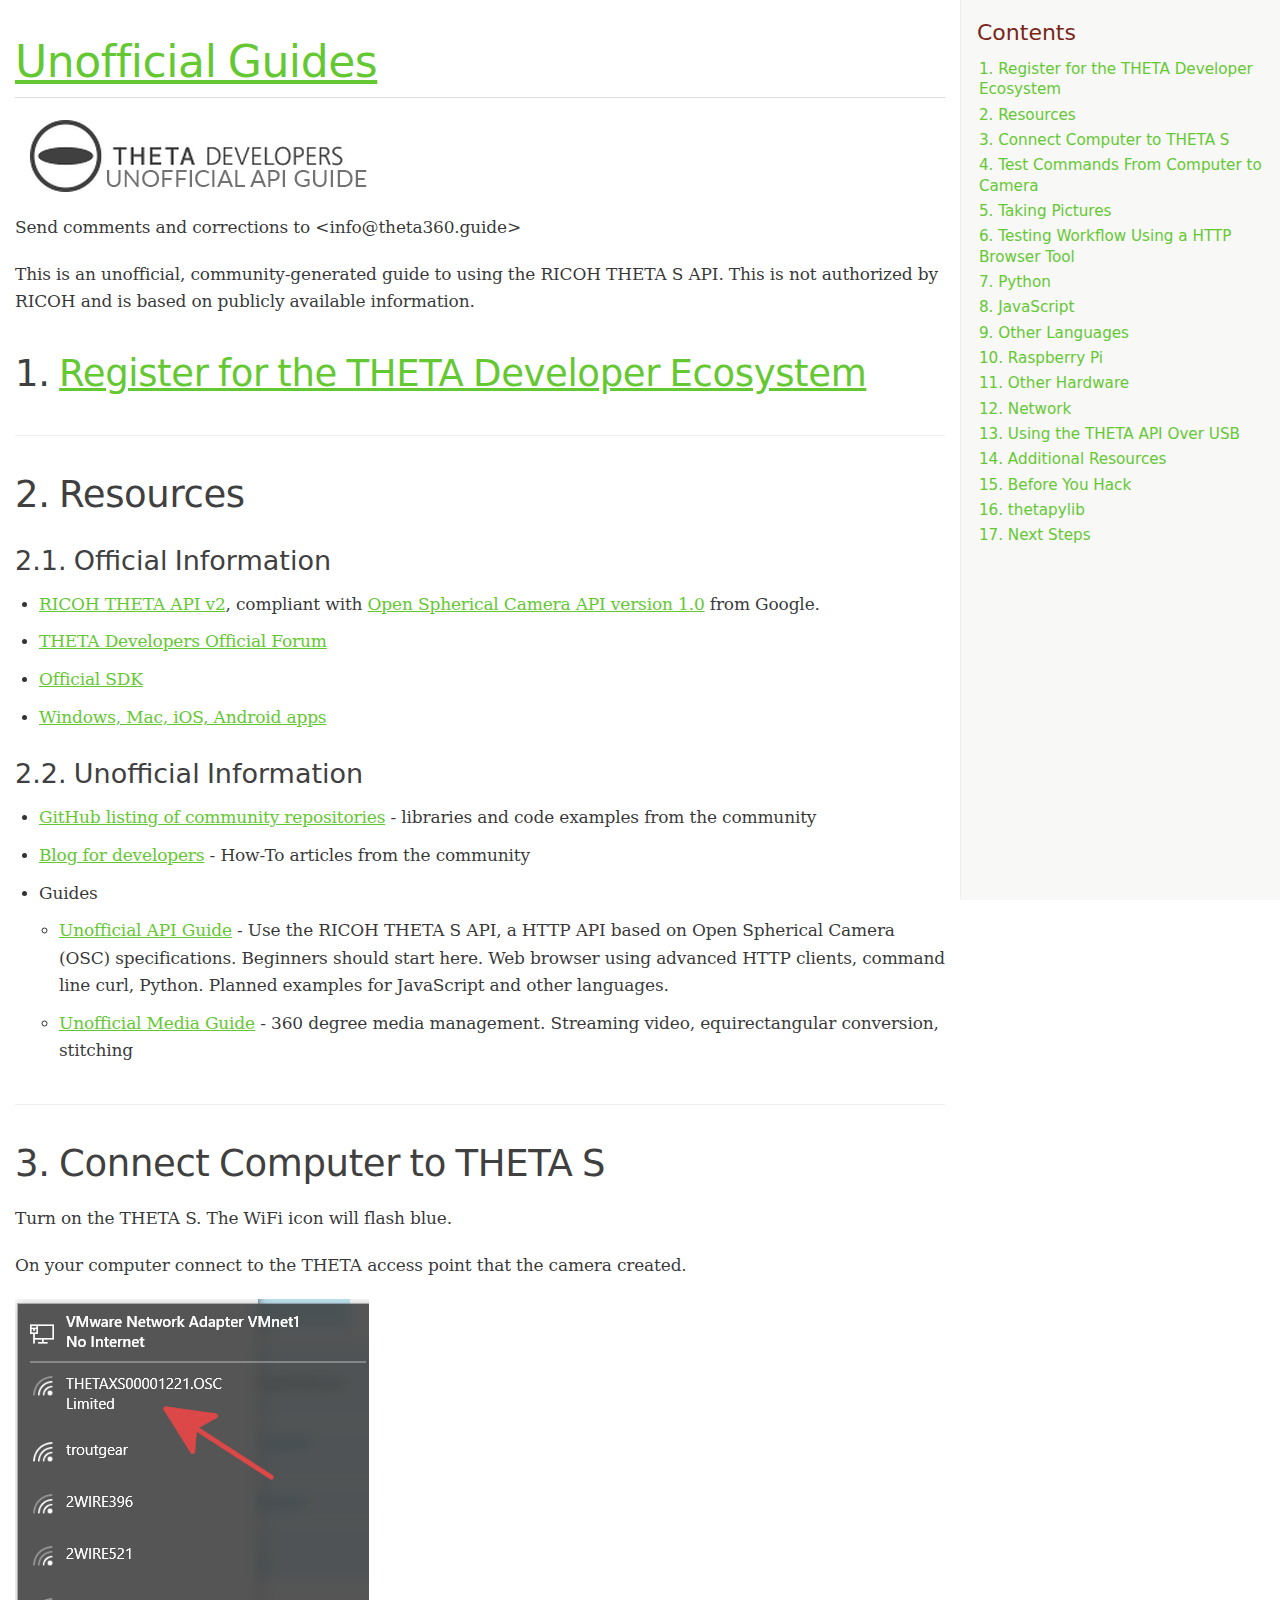
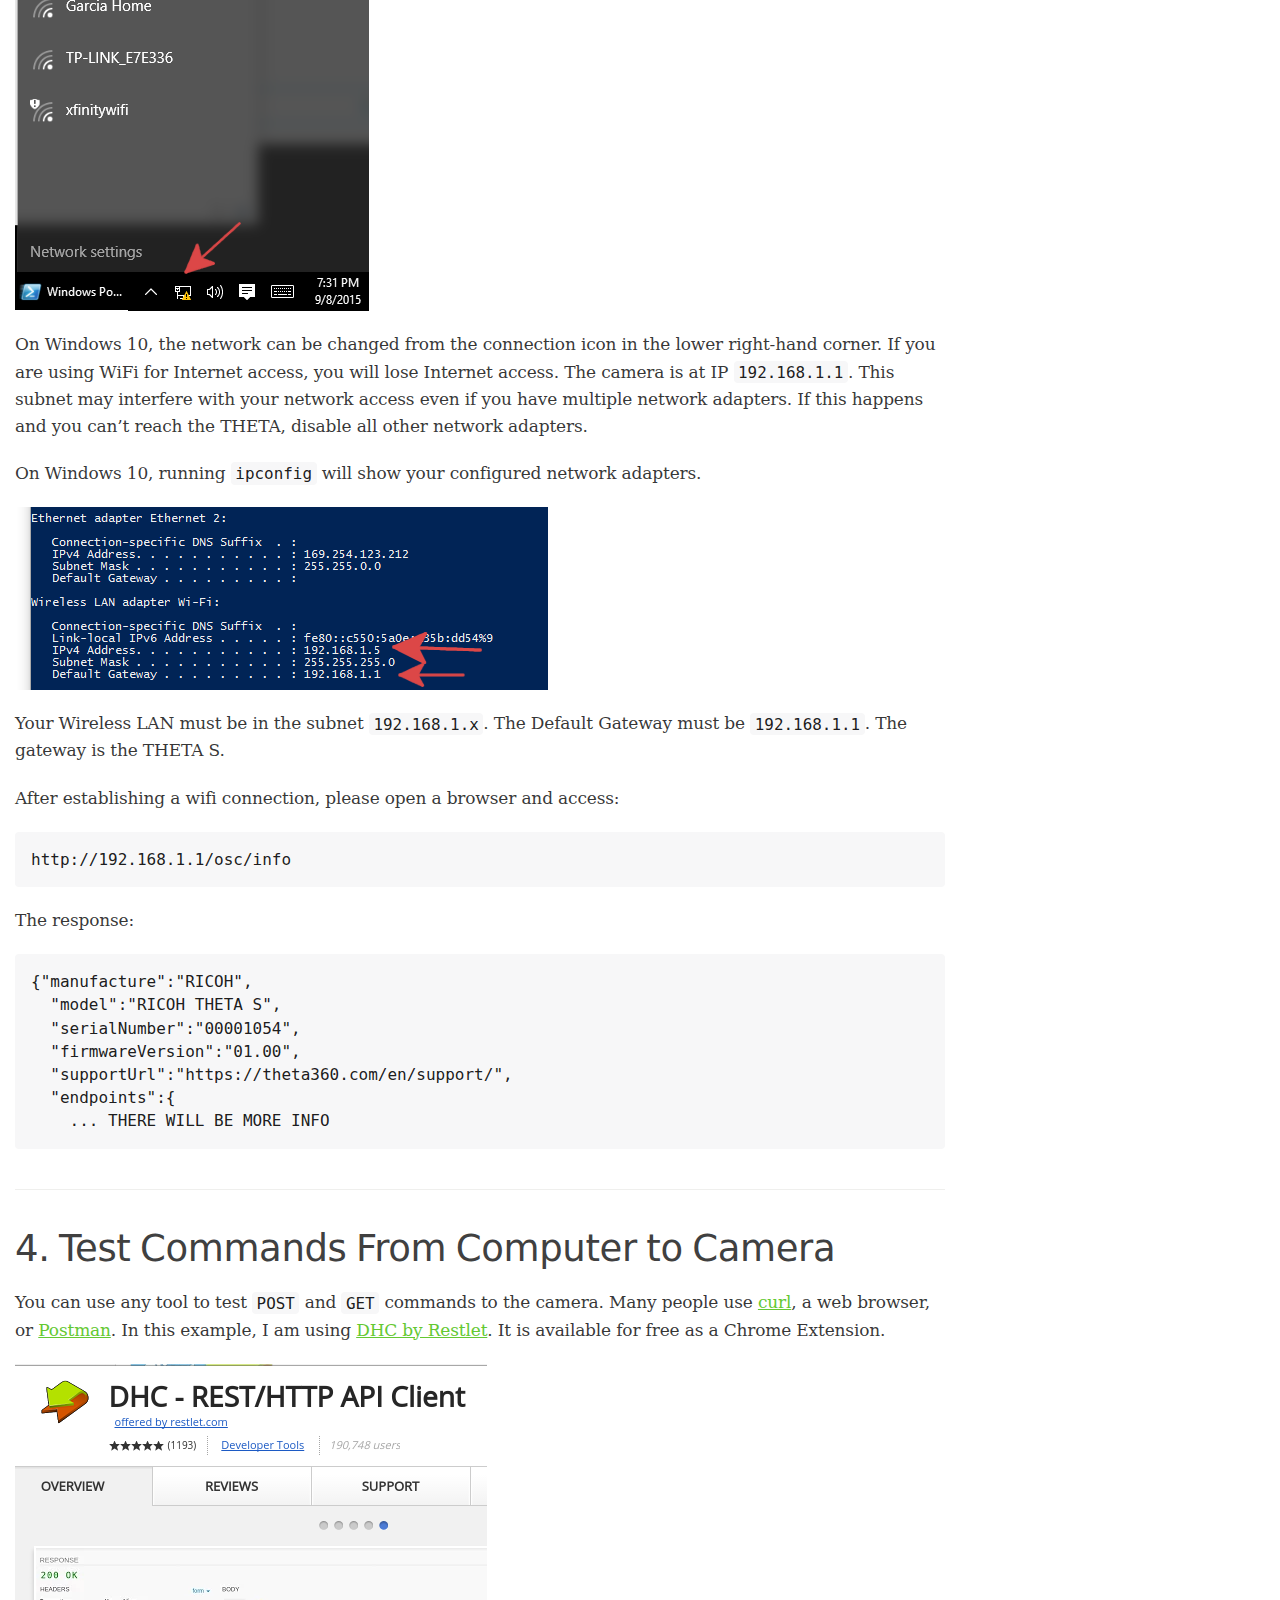
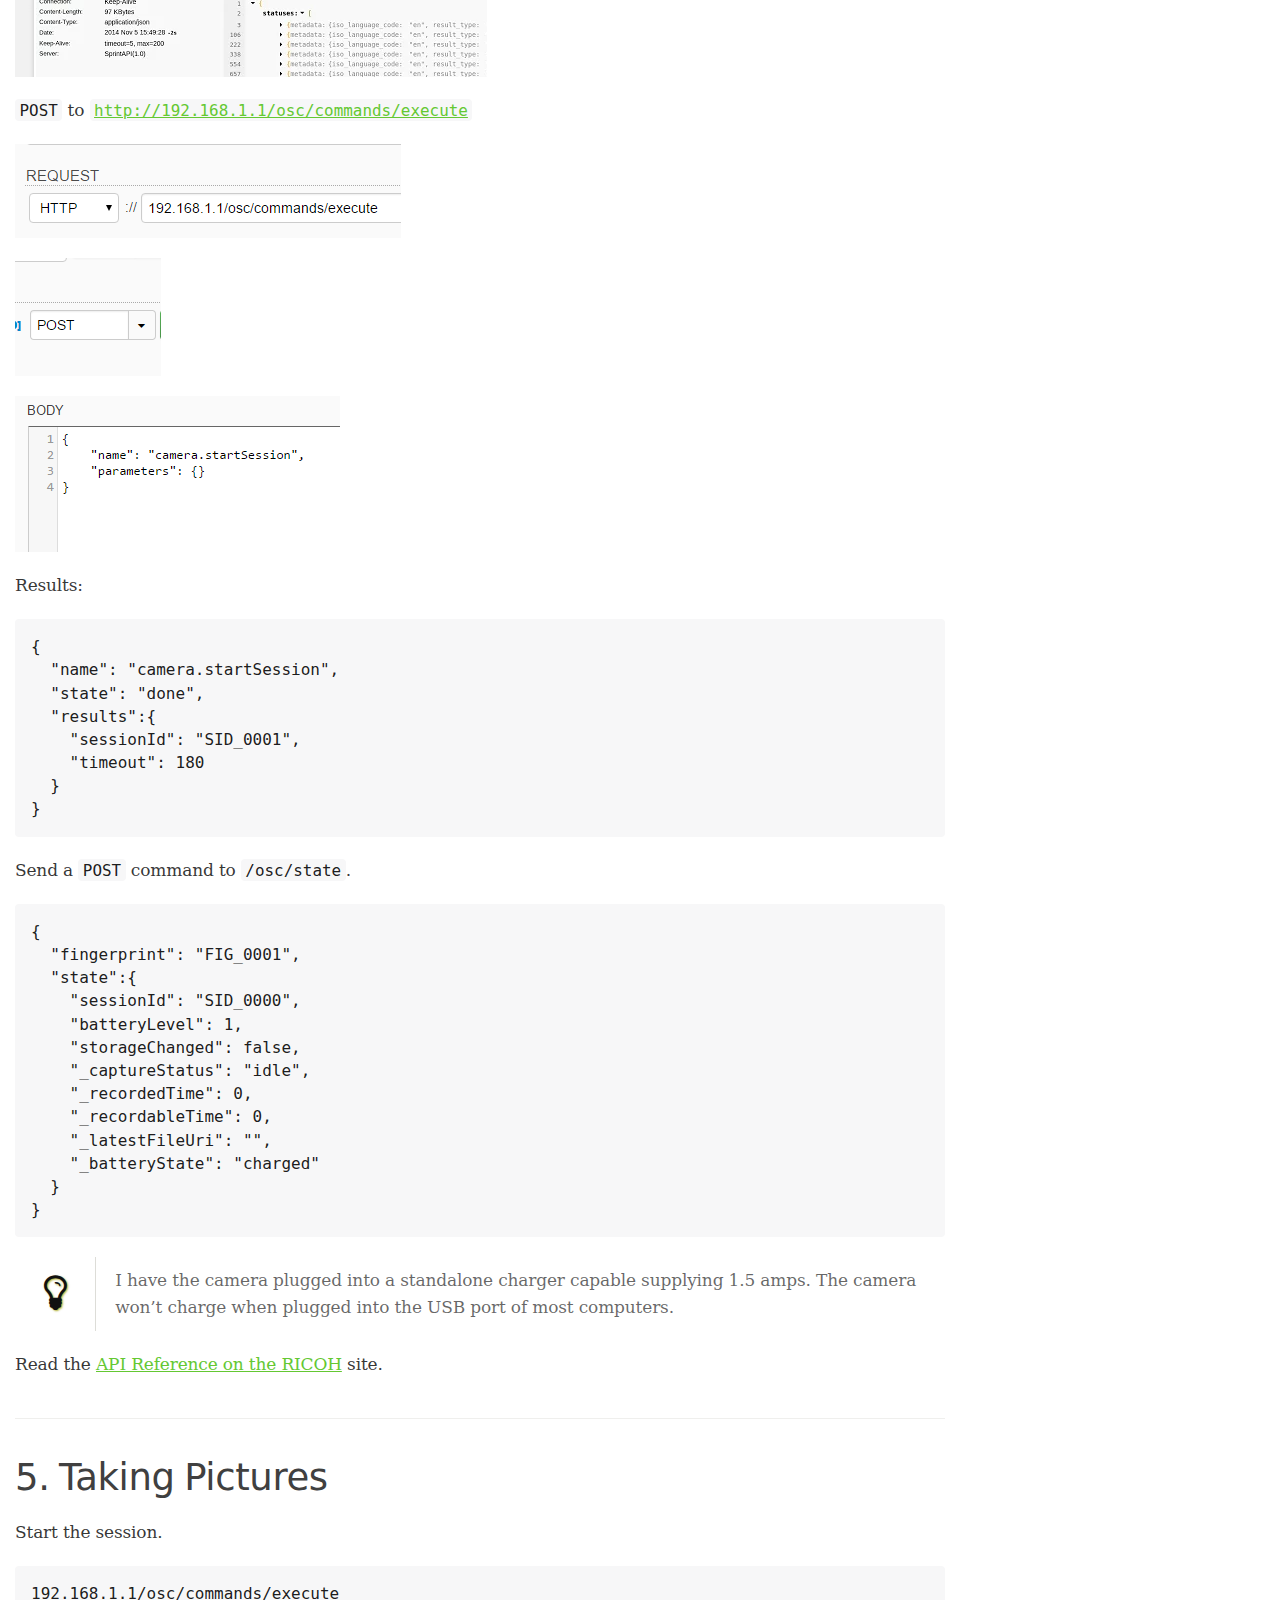
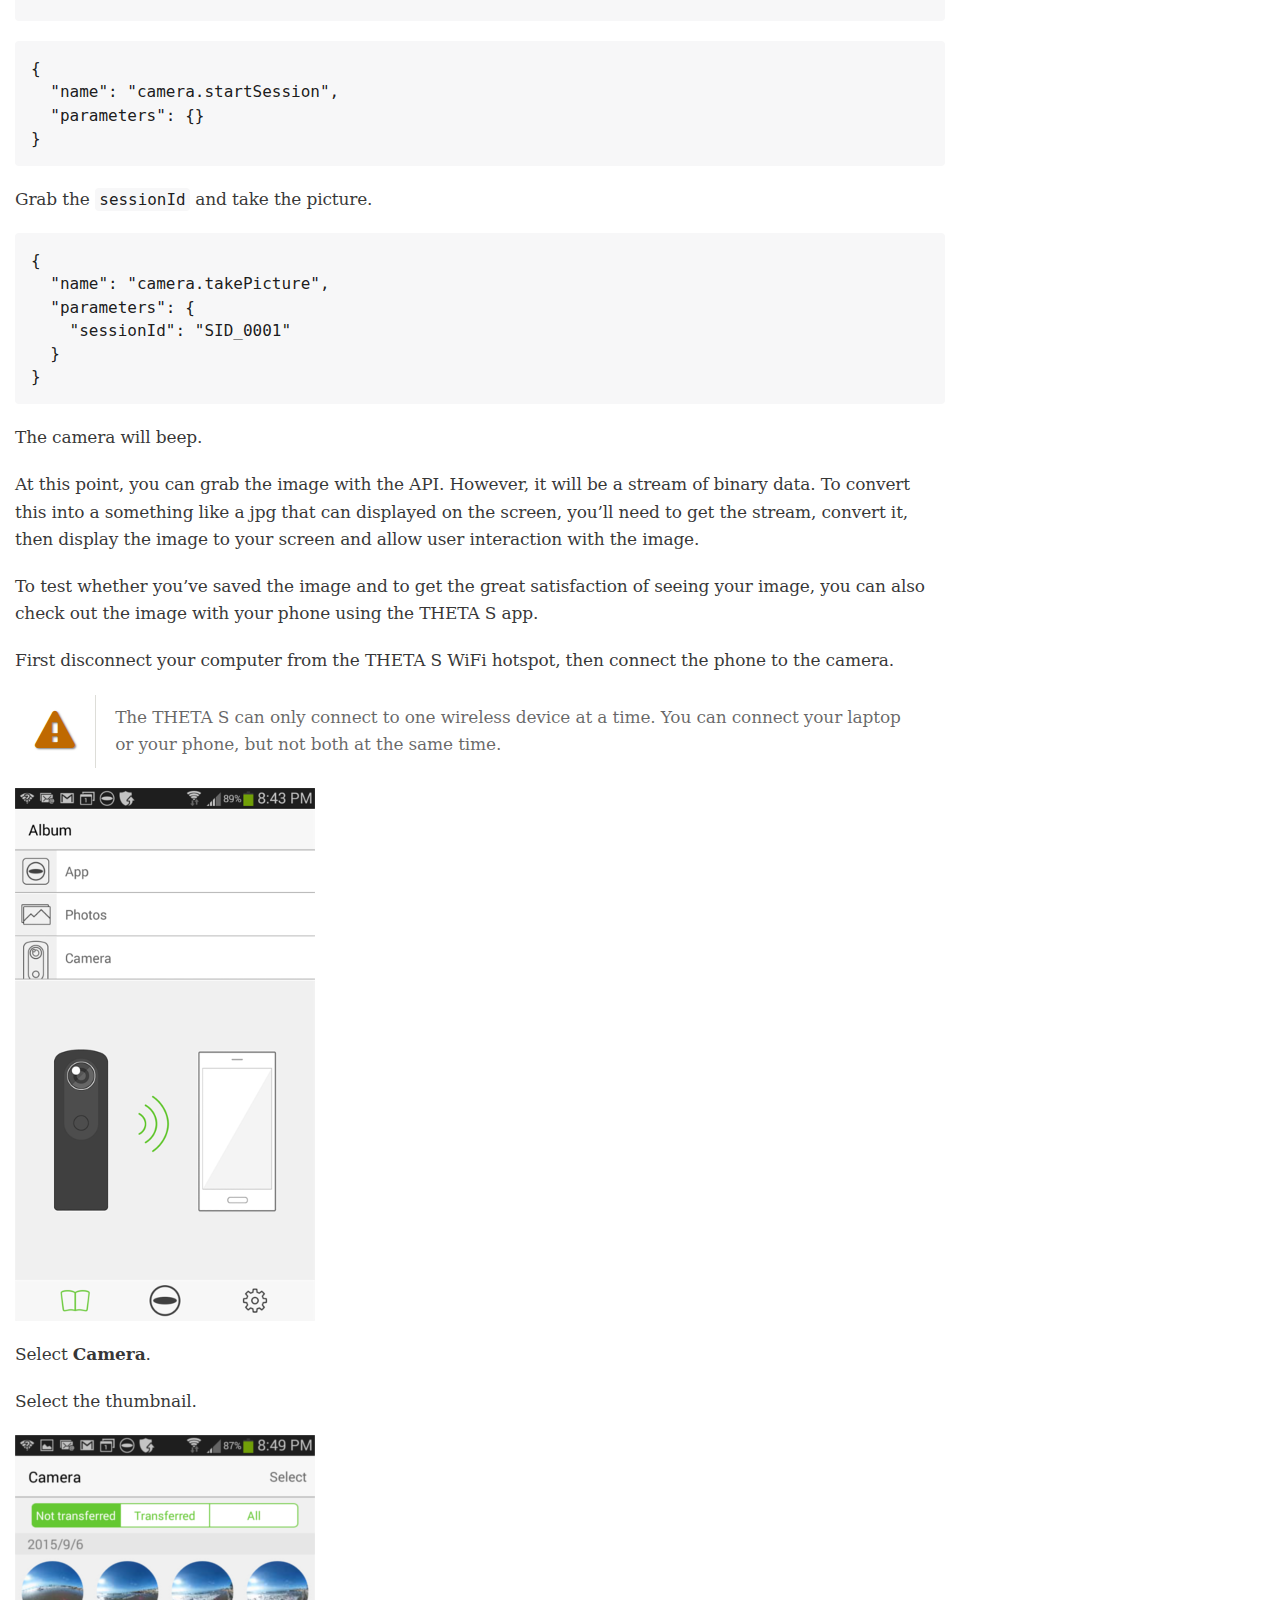
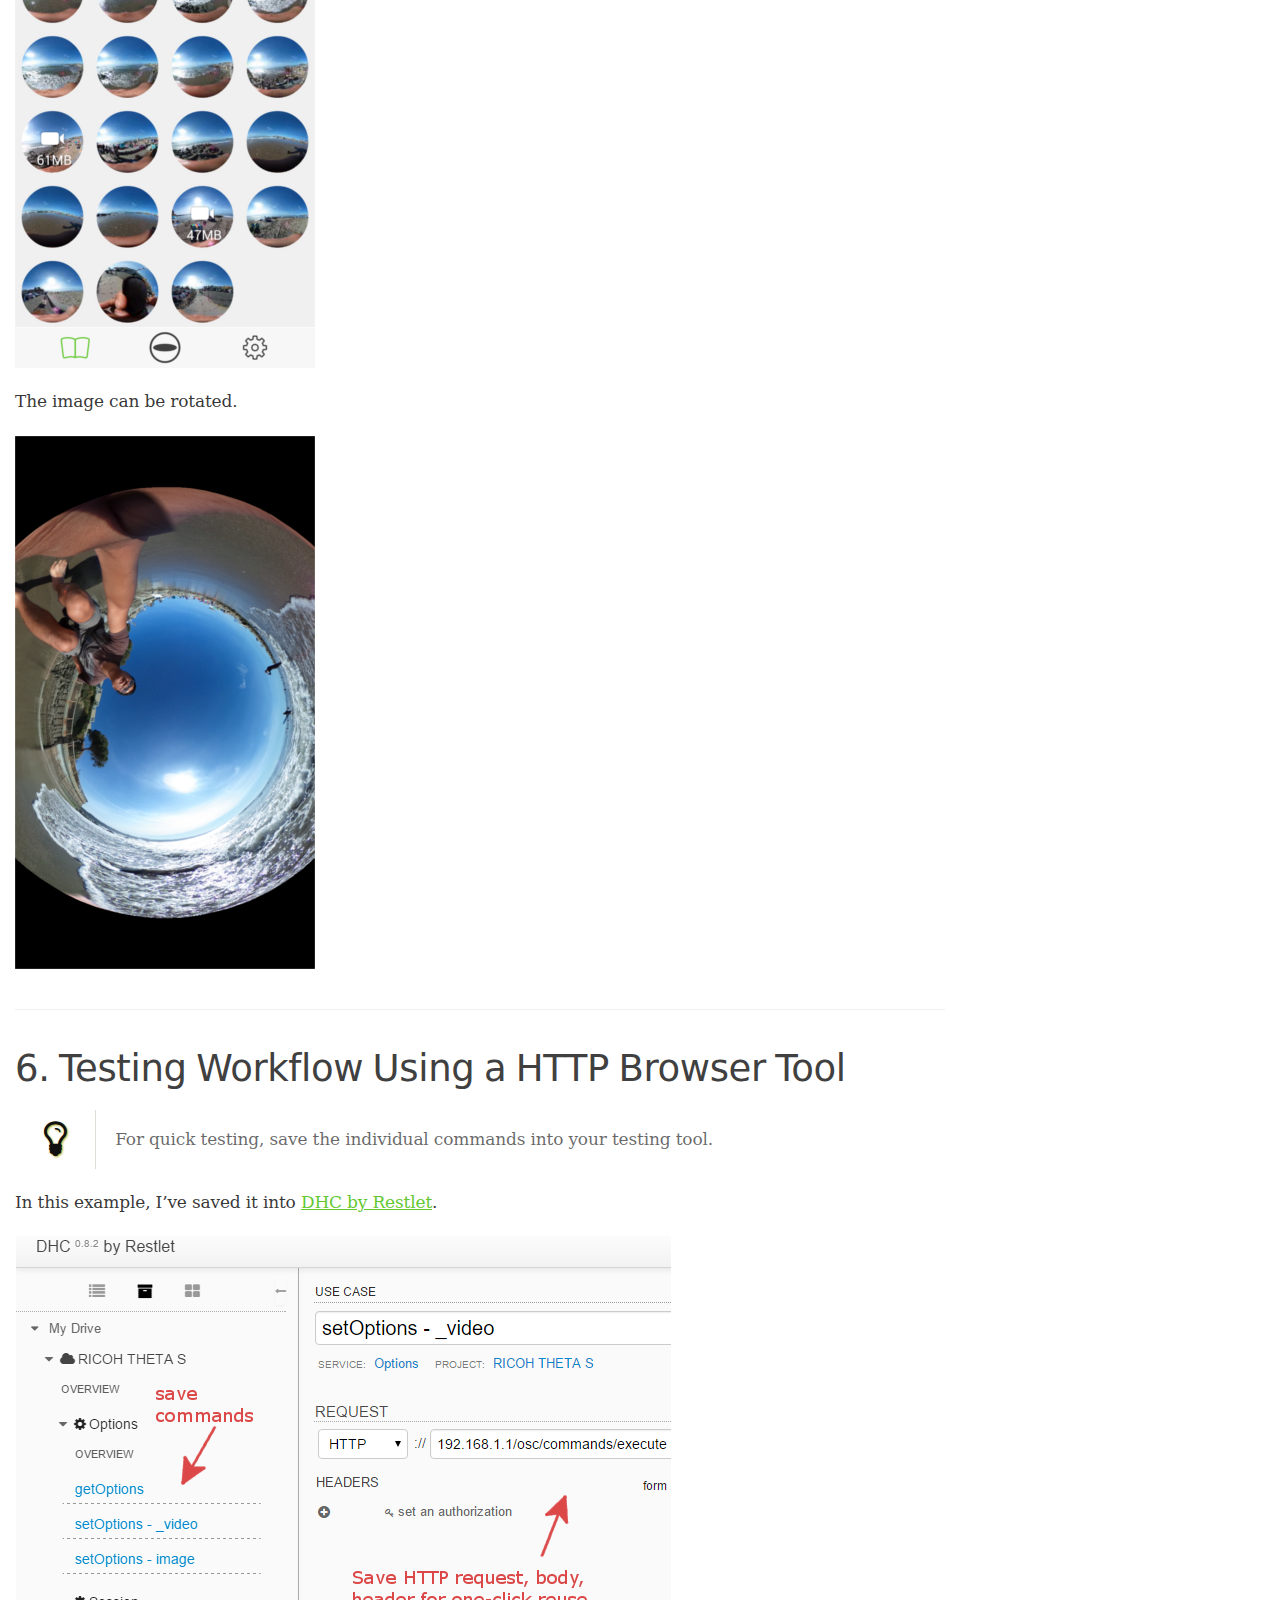
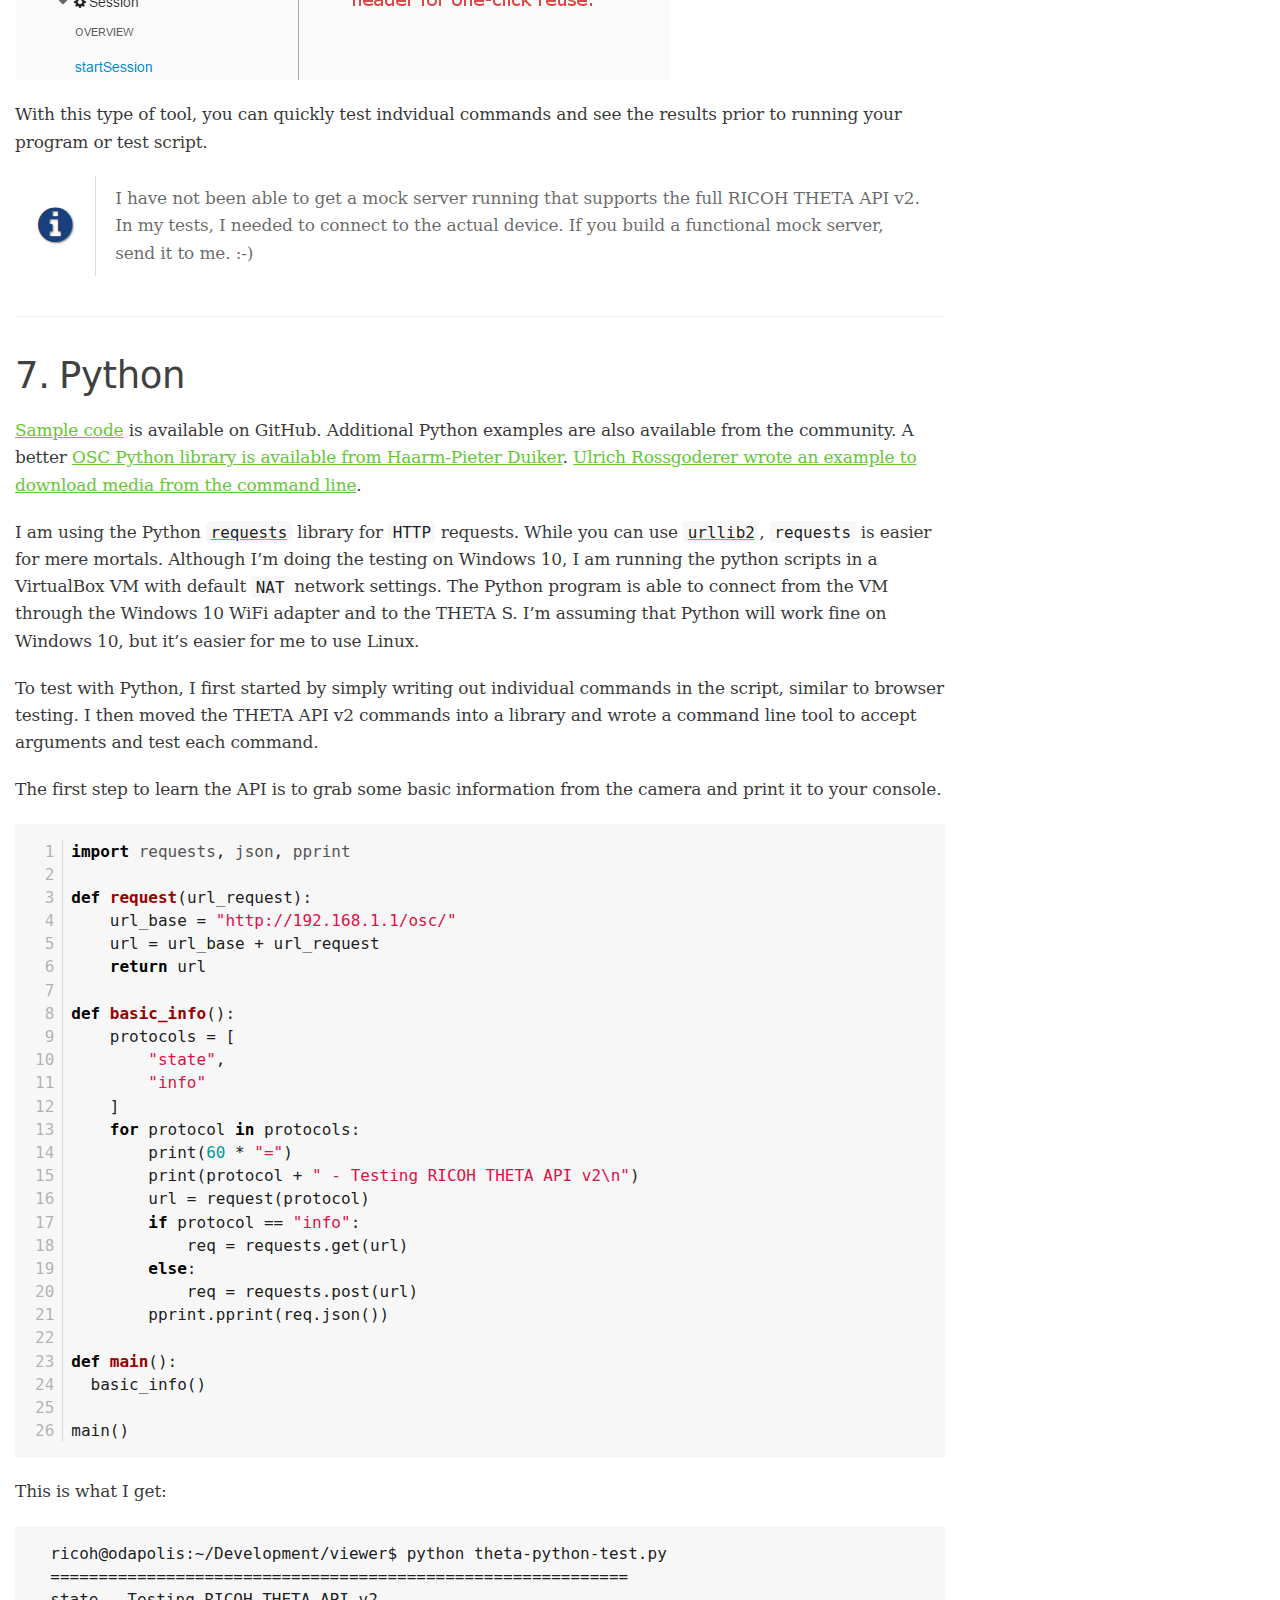
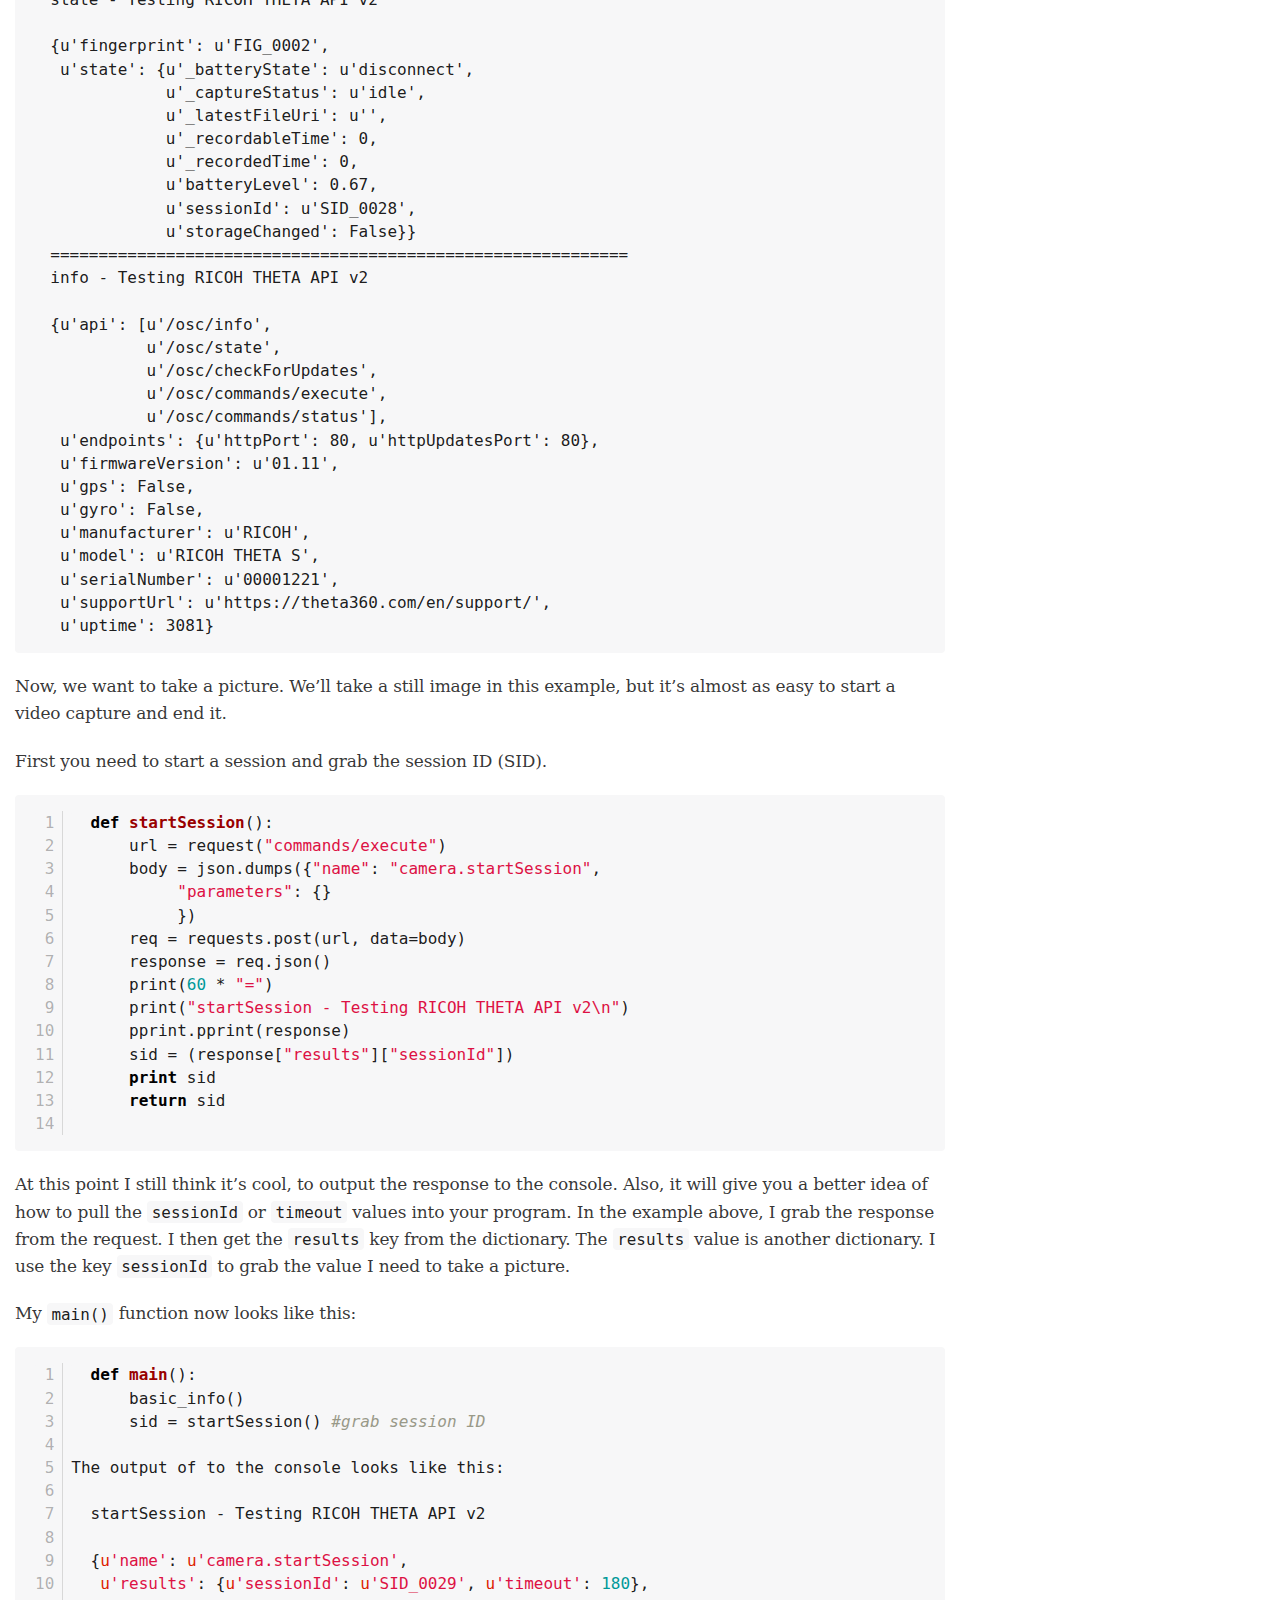
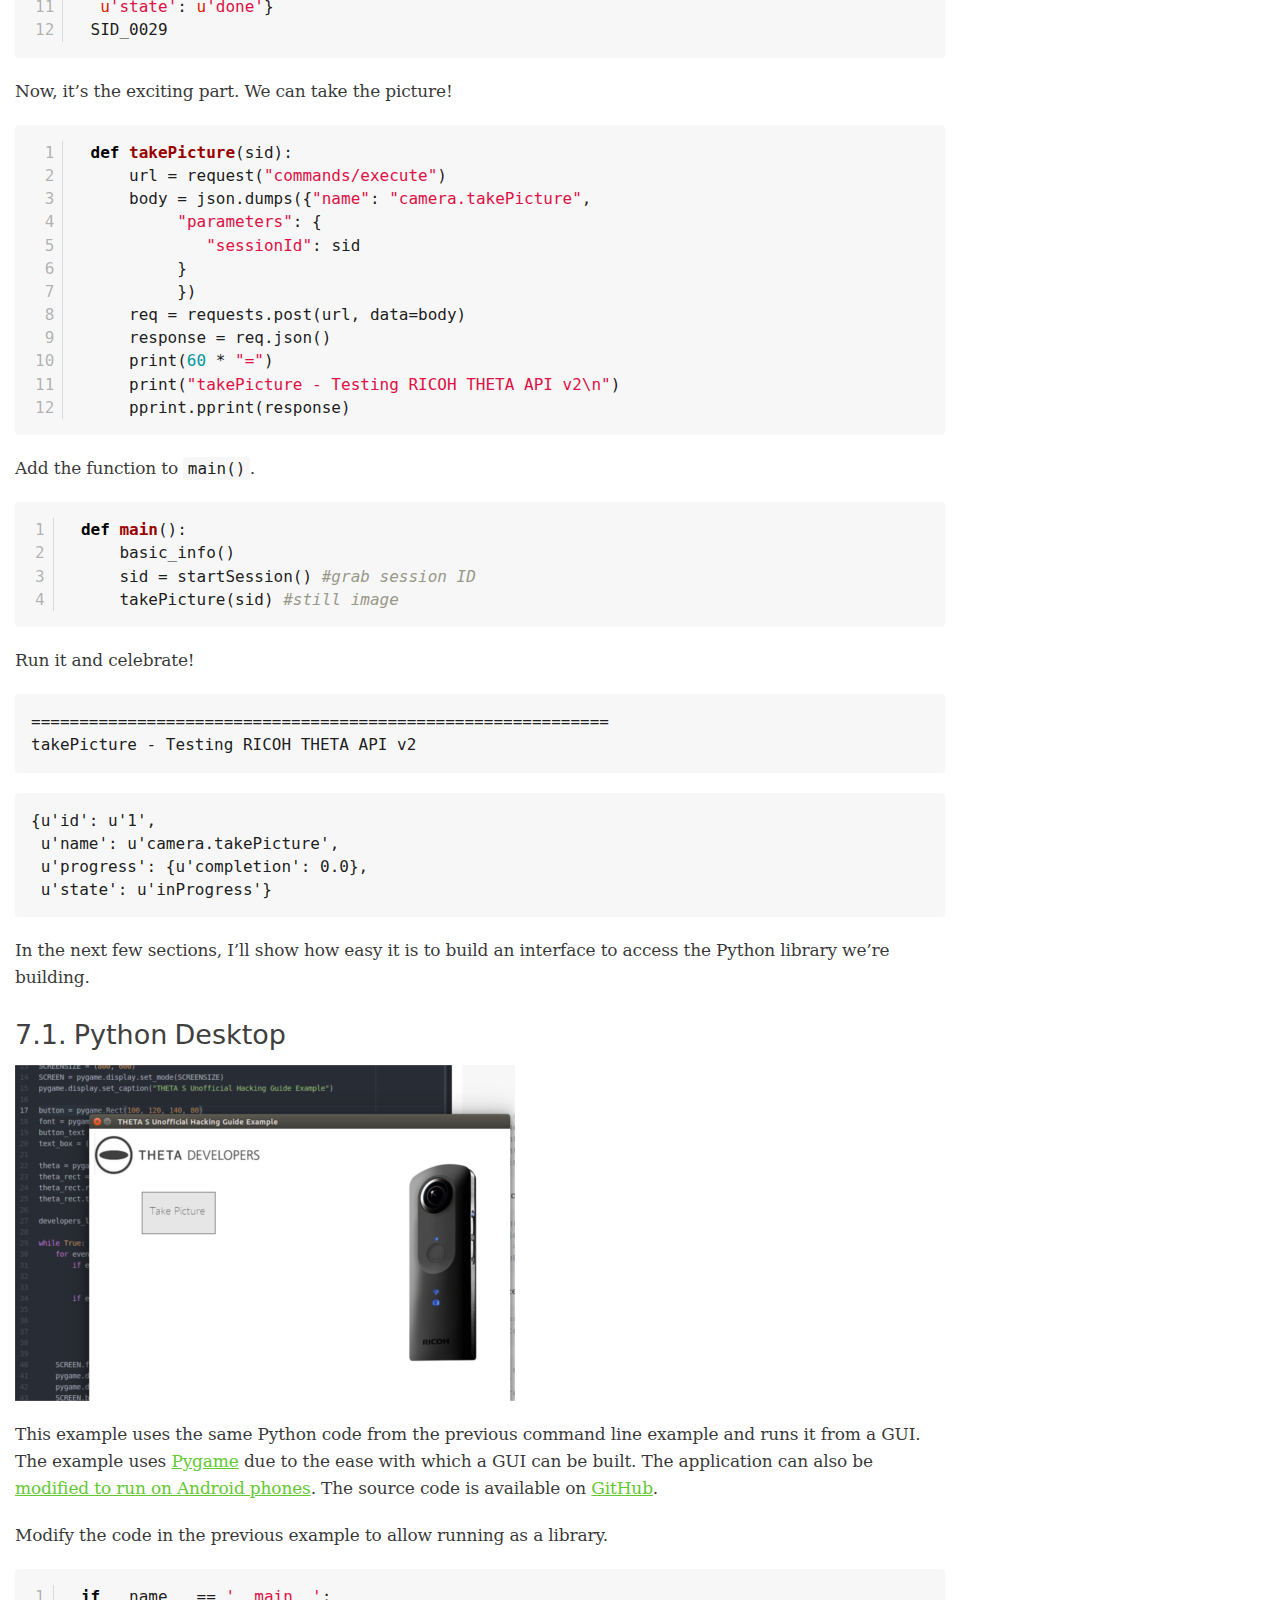
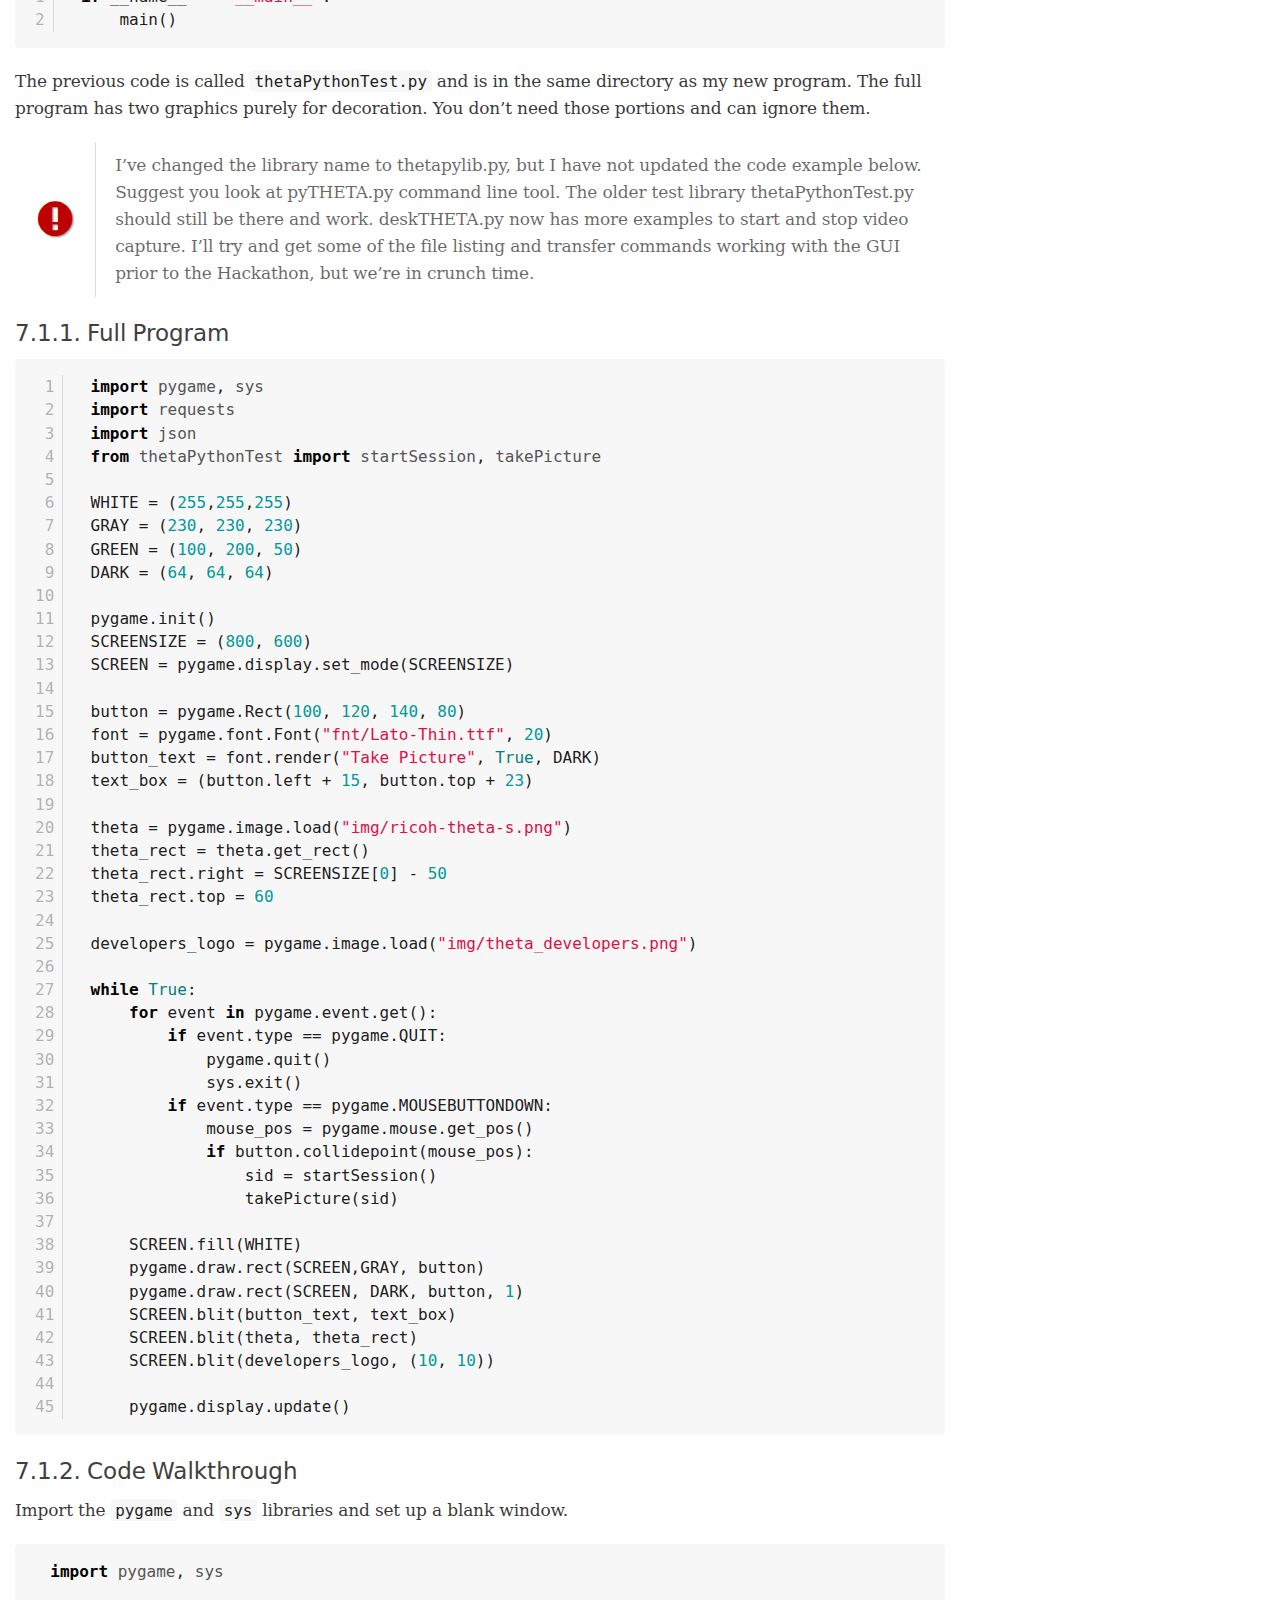
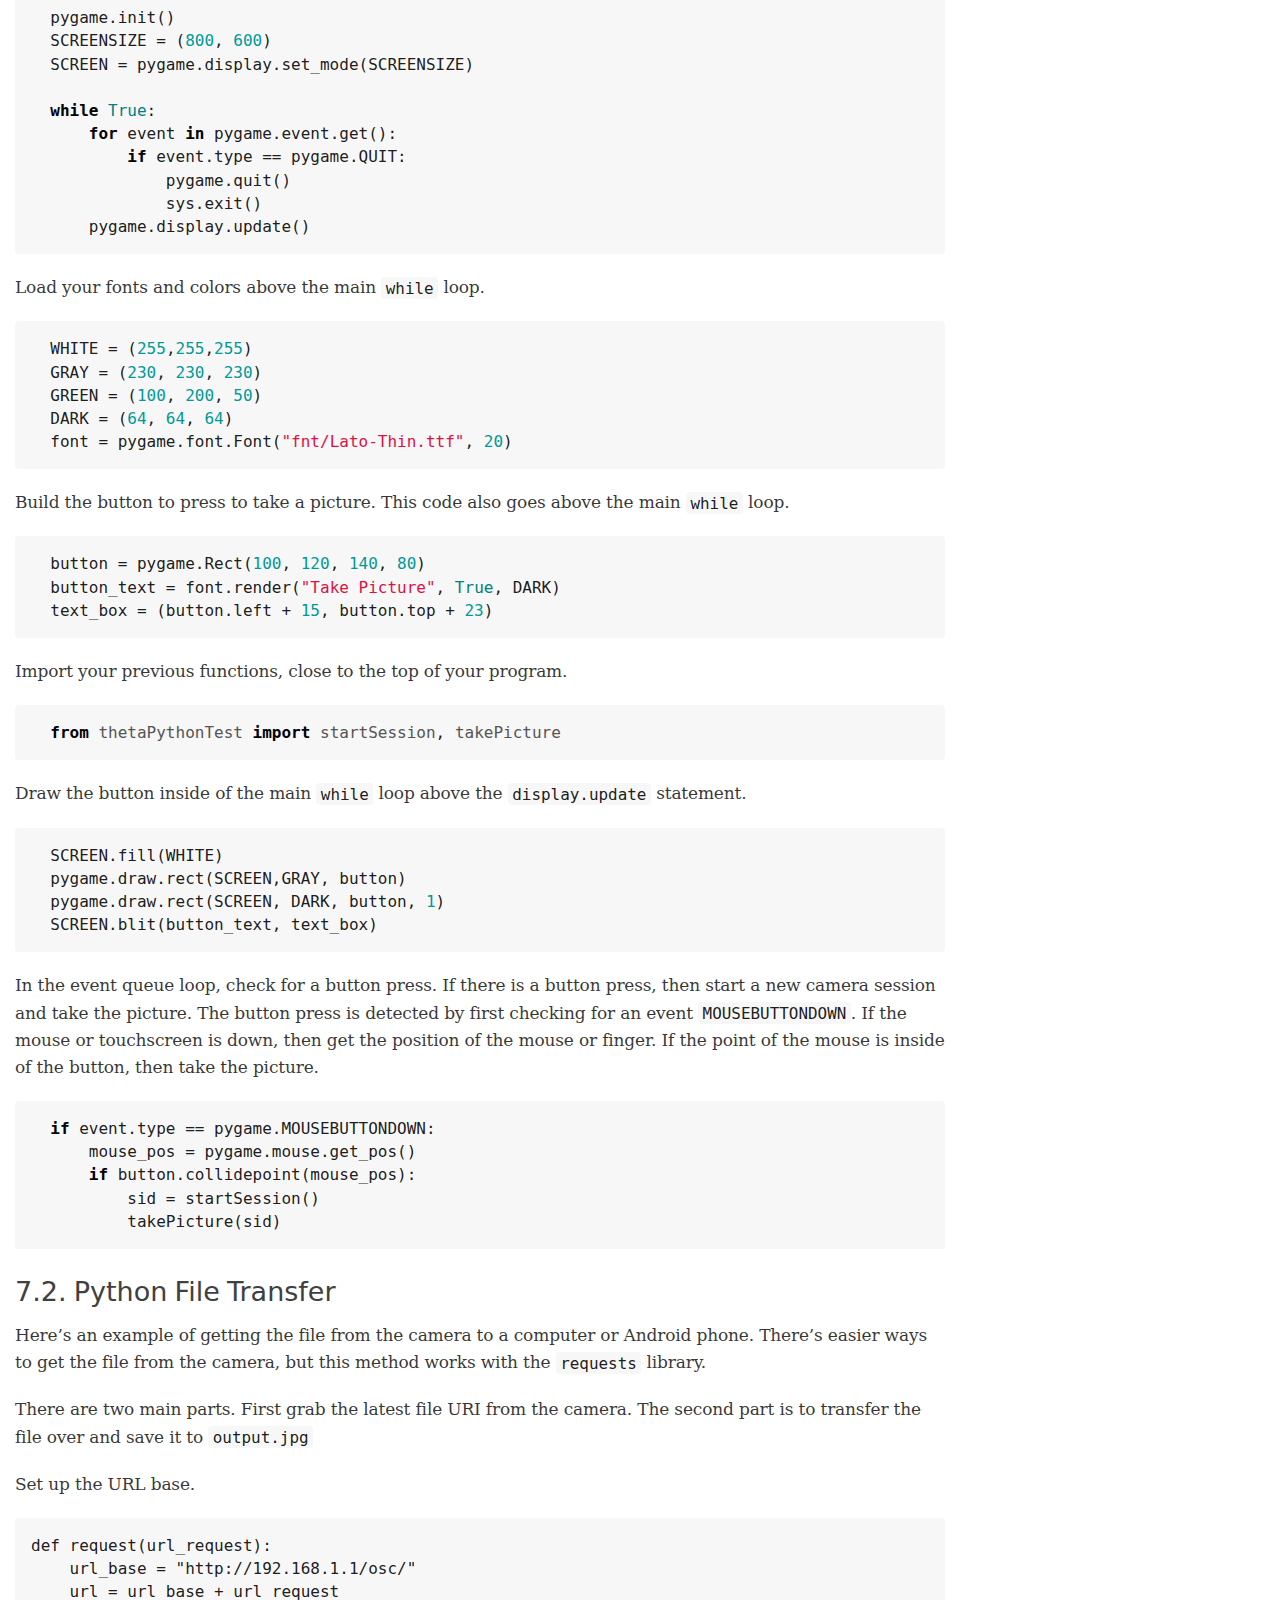
==== index.html @ f0ad787b "added coderay syntax highlighting" ====
<!DOCTYPE html>
<html lang="en">
<head>
<meta charset="UTF-8">
<!--[if IE]><meta http-equiv="X-UA-Compatible" content="IE=edge"><![endif]-->
<meta name="viewport" content="width=device-width, initial-scale=1.0">
<meta name="generator" content="Asciidoctor 1.5.4">
<title>Unofficial Guides</title>
<style>
/*! normalize.css v2.1.2 | MIT License | git.io/normalize */
/* ========================================================================== HTML5 display definitions ========================================================================== */
/** Correct `block` display not defined in IE 8/9. */
article, aside, details, figcaption, figure, footer, header, hgroup, main, nav, section, summary { display: block; }

/** Correct `inline-block` display not defined in IE 8/9. */
audio, canvas, video { display: inline-block; }

/** Prevent modern browsers from displaying `audio` without controls. Remove excess height in iOS 5 devices. */
audio:not([controls]) { display: none; height: 0; }

/** Address `[hidden]` styling not present in IE 8/9. Hide the `template` element in IE, Safari, and Firefox < 22. */
[hidden], template { display: none; }

script { display: none !important; }

/* ========================================================================== Base ========================================================================== */
/** 1. Set default font family to sans-serif. 2. Prevent iOS text size adjust after orientation change, without disabling user zoom. */
html { font-family: sans-serif; /* 1 */ -ms-text-size-adjust: 100%; /* 2 */ -webkit-text-size-adjust: 100%; /* 2 */ }

/** Remove default margin. */
body { margin: 0; }

/* ========================================================================== Links ========================================================================== */
/** Remove the gray background color from active links in IE 10. */
a { background: transparent; }

/** Address `outline` inconsistency between Chrome and other browsers. */
a:focus { outline: thin dotted; }

/** Improve readability when focused and also mouse hovered in all browsers. */
a:active, a:hover { outline: 0; }

/* ========================================================================== Typography ========================================================================== */
/** Address variable `h1` font-size and margin within `section` and `article` contexts in Firefox 4+, Safari 5, and Chrome. */
h1 { font-size: 2em; margin: 0.67em 0; }

/** Address styling not present in IE 8/9, Safari 5, and Chrome. */
abbr[title] { border-bottom: 1px dotted; }

/** Address style set to `bolder` in Firefox 4+, Safari 5, and Chrome. */
b, strong { font-weight: bold; }

/** Address styling not present in Safari 5 and Chrome. */
dfn { font-style: italic; }

/** Address differences between Firefox and other browsers. */
hr { -moz-box-sizing: content-box; box-sizing: content-box; height: 0; }

/** Address styling not present in IE 8/9. */
mark { background: #ff0; color: #000; }

/** Correct font family set oddly in Safari 5 and Chrome. */
code, kbd, pre, samp { font-family: monospace, serif; font-size: 1em; }

/** Improve readability of pre-formatted text in all browsers. */
pre { white-space: pre-wrap; }

/** Set consistent quote types. */
q { quotes: "\201C" "\201D" "\2018" "\2019"; }

/** Address inconsistent and variable font size in all browsers. */
small { font-size: 80%; }

/** Prevent `sub` and `sup` affecting `line-height` in all browsers. */
sub, sup { font-size: 75%; line-height: 0; position: relative; vertical-align: baseline; }

sup { top: -0.5em; }

sub { bottom: -0.25em; }

/* ========================================================================== Embedded content ========================================================================== */
/** Remove border when inside `a` element in IE 8/9. */
img { border: 0; }

/** Correct overflow displayed oddly in IE 9. */
svg:not(:root) { overflow: hidden; }

/* ========================================================================== Figures ========================================================================== */
/** Address margin not present in IE 8/9 and Safari 5. */
figure { margin: 0; }

/* ========================================================================== Forms ========================================================================== */
/** Define consistent border, margin, and padding. */
fieldset { border: 1px solid #c0c0c0; margin: 0 2px; padding: 0.35em 0.625em 0.75em; }

/** 1. Correct `color` not being inherited in IE 8/9. 2. Remove padding so people aren't caught out if they zero out fieldsets. */
legend { border: 0; /* 1 */ padding: 0; /* 2 */ }

/** 1. Correct font family not being inherited in all browsers. 2. Correct font size not being inherited in all browsers. 3. Address margins set differently in Firefox 4+, Safari 5, and Chrome. */
button, input, select, textarea { font-family: inherit; /* 1 */ font-size: 100%; /* 2 */ margin: 0; /* 3 */ }

/** Address Firefox 4+ setting `line-height` on `input` using `!important` in the UA stylesheet. */
button, input { line-height: normal; }

/** Address inconsistent `text-transform` inheritance for `button` and `select`. All other form control elements do not inherit `text-transform` values. Correct `button` style inheritance in Chrome, Safari 5+, and IE 8+. Correct `select` style inheritance in Firefox 4+ and Opera. */
button, select { text-transform: none; }

/** 1. Avoid the WebKit bug in Android 4.0.* where (2) destroys native `audio` and `video` controls. 2. Correct inability to style clickable `input` types in iOS. 3. Improve usability and consistency of cursor style between image-type `input` and others. */
button, html input[type="button"], input[type="reset"], input[type="submit"] { -webkit-appearance: button; /* 2 */ cursor: pointer; /* 3 */ }

/** Re-set default cursor for disabled elements. */
button[disabled], html input[disabled] { cursor: default; }

/** 1. Address box sizing set to `content-box` in IE 8/9. 2. Remove excess padding in IE 8/9. */
input[type="checkbox"], input[type="radio"] { box-sizing: border-box; /* 1 */ padding: 0; /* 2 */ }

/** 1. Address `appearance` set to `searchfield` in Safari 5 and Chrome. 2. Address `box-sizing` set to `border-box` in Safari 5 and Chrome (include `-moz` to future-proof). */
input[type="search"] { -webkit-appearance: textfield; /* 1 */ -moz-box-sizing: content-box; -webkit-box-sizing: content-box; /* 2 */ box-sizing: content-box; }

/** Remove inner padding and search cancel button in Safari 5 and Chrome on OS X. */
input[type="search"]::-webkit-search-cancel-button, input[type="search"]::-webkit-search-decoration { -webkit-appearance: none; }

/** Remove inner padding and border in Firefox 4+. */
button::-moz-focus-inner, input::-moz-focus-inner { border: 0; padding: 0; }

/** 1. Remove default vertical scrollbar in IE 8/9. 2. Improve readability and alignment in all browsers. */
textarea { overflow: auto; /* 1 */ vertical-align: top; /* 2 */ }

/* ========================================================================== Tables ========================================================================== */
/** Remove most spacing between table cells. */
table { border-collapse: collapse; border-spacing: 0; }

meta.foundation-mq-small { font-family: "only screen and (min-width: 768px)"; width: 768px; }

meta.foundation-mq-medium { font-family: "only screen and (min-width:1280px)"; width: 1280px; }

meta.foundation-mq-large { font-family: "only screen and (min-width:1440px)"; width: 1440px; }

*, *:before, *:after { -moz-box-sizing: border-box; -webkit-box-sizing: border-box; box-sizing: border-box; }

html, body { font-size: 100%; }

body { background: white; color: rgba(0, 0, 0, 0.8); padding: 0; margin: 0; font-family: "Noto Serif", "DejaVu Serif", serif; font-weight: normal; font-style: normal; line-height: 1; position: relative; cursor: auto; }

a:hover { cursor: pointer; }

img, object, embed { max-width: 100%; height: auto; }

object, embed { height: 100%; }

img { -ms-interpolation-mode: bicubic; }

#map_canvas img, #map_canvas embed, #map_canvas object, .map_canvas img, .map_canvas embed, .map_canvas object { max-width: none !important; }

.left { float: left !important; }

.right { float: right !important; }

.text-left { text-align: left !important; }

.text-right { text-align: right !important; }

.text-center { text-align: center !important; }

.text-justify { text-align: justify !important; }

.hide { display: none; }

.antialiased, body { -webkit-font-smoothing: antialiased; }

img { display: inline-block; vertical-align: middle; }

textarea { height: auto; min-height: 50px; }

select { width: 100%; }

object, svg { display: inline-block; vertical-align: middle; }

.center { margin-left: auto; margin-right: auto; }

.spread { width: 100%; }

p.lead, .paragraph.lead > p, #preamble > .sectionbody > .paragraph:first-of-type p { font-size: 1.21875em; line-height: 1.6; }

.subheader, .admonitionblock td.content > .title, .audioblock > .title, .exampleblock > .title, .imageblock > .title, .listingblock > .title, .literalblock > .title, .stemblock > .title, .openblock > .title, .paragraph > .title, .quoteblock > .title, table.tableblock > .title, .verseblock > .title, .videoblock > .title, .dlist > .title, .olist > .title, .ulist > .title, .qlist > .title, .hdlist > .title { line-height: 1.45; color: #7a2518; font-weight: normal; margin-top: 0; margin-bottom: 0.25em; }

/* Typography resets */
div, dl, dt, dd, ul, ol, li, h1, h2, h3, #toctitle, .sidebarblock > .content > .title, h4, h5, h6, pre, form, p, blockquote, th, td { margin: 0; padding: 0; direction: ltr; }

/* Default Link Styles */
/* a { color: #2156a5; text-decoration: underline; line-height: inherit; } */

a { color: #64c832; text-decoration: underline; line-height: inherit; }

a:hover, a:focus { color: #1d4b8f; }
a img { border: none; }

/* Default paragraph styles */
p { font-family: inherit; font-weight: normal; font-size: 1em; line-height: 1.6; margin-bottom: 1.25em; text-rendering: optimizeLegibility; }
p aside { font-size: 0.875em; line-height: 1.35; font-style: italic; }

/* Default header styles */
h1, h2, h3, #toctitle, .sidebarblock > .content > .title, h4, h5, h6 { font-family: "Open Sans", "DejaVu Sans", sans-serif; font-weight: 300; font-style: normal; color: #404040; text-rendering: optimizeLegibility; margin-top: 1em; margin-bottom: 0.5em; line-height: 1.0125em; }
h1 small, h2 small, h3 small, #toctitle small, .sidebarblock > .content > .title small, h4 small, h5 small, h6 small { font-size: 60%; color: #b4b4b4; line-height: 0; }

h1 { font-size: 2.125em; }

h2 { font-size: 1.6875em; }

h3, #toctitle, .sidebarblock > .content > .title { font-size: 1.375em; }

h4 { font-size: 1.125em; }

h5 { font-size: 1.125em; }

h6 { font-size: 1em; }

hr { border: solid #ddddd8; border-width: 1px 0 0; clear: both; margin: 1.25em 0 1.1875em; height: 0; }

/* Helpful Typography Defaults */
em, i { font-style: italic; line-height: inherit; }

strong, b { font-weight: bold; line-height: inherit; }

small { font-size: 60%; line-height: inherit; }

code { font-family: "Droid Sans Mono", "DejaVu Sans Mono", monospace; font-weight: normal; color: rgba(0, 0, 0, 0.9); }

/* Lists */
ul, ol, dl { font-size: 1em; line-height: 1.6; margin-bottom: 1.25em; list-style-position: outside; font-family: inherit; }

ul, ol { margin-left: 1.5em; }
ul.no-bullet, ol.no-bullet { margin-left: 1.5em; }

/* Unordered Lists */
ul li ul, ul li ol { margin-left: 1.25em; margin-bottom: 0; font-size: 1em; /* Override nested font-size change */ }
ul.square li ul, ul.circle li ul, ul.disc li ul { list-style: inherit; }
ul.square { list-style-type: square; }
ul.circle { list-style-type: circle; }
ul.disc { list-style-type: disc; }
ul.no-bullet { list-style: none; }

/* Ordered Lists */
ol li ul, ol li ol { margin-left: 1.25em; margin-bottom: 0; }

/* Definition Lists */
dl dt { margin-bottom: 0.3125em; font-weight: bold; }
dl dd { margin-bottom: 1.25em; }

/* Abbreviations */
abbr, acronym { text-transform: uppercase; font-size: 90%; color: rgba(0, 0, 0, 0.8); border-bottom: 1px dotted #dddddd; cursor: help; }

abbr { text-transform: none; }

/* Blockquotes */
blockquote { margin: 0 0 1.25em; padding: 0.5625em 1.25em 0 1.1875em; border-left: 1px solid #dddddd; }
blockquote cite { display: block; font-size: 0.9375em; color: rgba(0, 0, 0, 0.6); }
blockquote cite:before { content: "\2014 \0020"; }
blockquote cite a, blockquote cite a:visited { color: rgba(0, 0, 0, 0.6); }

blockquote, blockquote p { line-height: 1.6; color: rgba(0, 0, 0, 0.85); }

/* Microformats */
.vcard { display: inline-block; margin: 0 0 1.25em 0; border: 1px solid #dddddd; padding: 0.625em 0.75em; }
.vcard li { margin: 0; display: block; }
.vcard .fn { font-weight: bold; font-size: 0.9375em; }

.vevent .summary { font-weight: bold; }
.vevent abbr { cursor: auto; text-decoration: none; font-weight: bold; border: none; padding: 0 0.0625em; }

@media only screen and (min-width: 768px) { h1, h2, h3, #toctitle, .sidebarblock > .content > .title, h4, h5, h6 { line-height: 1.2; }
  h1 { font-size: 2.75em; }
  h2 { font-size: 2.3125em; }
  h3, #toctitle, .sidebarblock > .content > .title { font-size: 1.6875em; }
  h4 { font-size: 1.4375em; } }
/* Tables */
table { background: white; margin-bottom: 1.25em; border: solid 1px #dedede; }
table thead, table tfoot { background: #f7f8f7; font-weight: bold; }
table thead tr th, table thead tr td, table tfoot tr th, table tfoot tr td { padding: 0.5em 0.625em 0.625em; font-size: inherit; color: rgba(0, 0, 0, 0.8); text-align: left; }
table tr th, table tr td { padding: 0.5625em 0.625em; font-size: inherit; color: rgba(0, 0, 0, 0.8); }
table tr.even, table tr.alt, table tr:nth-of-type(even) { background: #f8f8f7; }
table thead tr th, table tfoot tr th, table tbody tr td, table tr td, table tfoot tr td { display: table-cell; line-height: 1.6; }

body { tab-size: 4; }

h1, h2, h3, #toctitle, .sidebarblock > .content > .title, h4, h5, h6 { line-height: 1.2; word-spacing: -0.05em; }
h1 strong, h2 strong, h3 strong, #toctitle strong, .sidebarblock > .content > .title strong, h4 strong, h5 strong, h6 strong { font-weight: 400; }

.clearfix:before, .clearfix:after, .float-group:before, .float-group:after { content: " "; display: table; }
.clearfix:after, .float-group:after { clear: both; }

*:not(pre) > code { font-size: 0.9375em; font-style: normal !important; letter-spacing: 0; padding: 0.1em 0.5ex; word-spacing: -0.15em; background-color: #f7f7f8; -webkit-border-radius: 4px; border-radius: 4px; line-height: 1.45; text-rendering: optimizeSpeed; }

pre, pre > code { line-height: 1.45; color: rgba(0, 0, 0, 0.9); font-family: "Droid Sans Mono", "DejaVu Sans Mono", "Monospace", monospace; font-weight: normal; text-rendering: optimizeSpeed; }

.keyseq { color: rgba(51, 51, 51, 0.8); }

kbd { font-family: "Droid Sans Mono", "DejaVu Sans Mono", monospace; display: inline-block; color: rgba(0, 0, 0, 0.8); font-size: 0.65em; line-height: 1.45; background-color: #f7f7f7; border: 1px solid #ccc; -webkit-border-radius: 3px; border-radius: 3px; -webkit-box-shadow: 0 1px 0 rgba(0, 0, 0, 0.2), 0 0 0 0.1em white inset; box-shadow: 0 1px 0 rgba(0, 0, 0, 0.2), 0 0 0 0.1em white inset; margin: 0 0.15em; padding: 0.2em 0.5em; vertical-align: middle; position: relative; top: -0.1em; white-space: nowrap; }

.keyseq kbd:first-child { margin-left: 0; }

.keyseq kbd:last-child { margin-right: 0; }

.menuseq, .menu { color: rgba(0, 0, 0, 0.8); }

b.button:before, b.button:after { position: relative; top: -1px; font-weight: normal; }

b.button:before { content: "["; padding: 0 3px 0 2px; }

b.button:after { content: "]"; padding: 0 2px 0 3px; }

p a > code:hover { color: rgba(0, 0, 0, 0.9); }

#header, #content, #footnotes, #footer { width: 100%; margin-left: auto; margin-right: auto; margin-top: 0; margin-bottom: 0; max-width: 62.5em; *zoom: 1; position: relative; padding-left: 0.9375em; padding-right: 0.9375em; }
#header:before, #header:after, #content:before, #content:after, #footnotes:before, #footnotes:after, #footer:before, #footer:after { content: " "; display: table; }
#header:after, #content:after, #footnotes:after, #footer:after { clear: both; }

#content { margin-top: 1.25em; }

#content:before { content: none; }

#header > h1:first-child { color: rgba(0, 0, 0, 0.85); margin-top: 2.25rem; margin-bottom: 0; }
#header > h1:first-child + #toc { margin-top: 8px; border-top: 1px solid #ddddd8; }
#header > h1:only-child, body.toc2 #header > h1:nth-last-child(2) { border-bottom: 1px solid #ddddd8; padding-bottom: 8px; }
#header .details { border-bottom: 1px solid #ddddd8; line-height: 1.45; padding-top: 0.25em; padding-bottom: 0.25em; padding-left: 0.25em; color: rgba(0, 0, 0, 0.6); display: -ms-flexbox; display: -webkit-flex; display: flex; -ms-flex-flow: row wrap; -webkit-flex-flow: row wrap; flex-flow: row wrap; }
#header .details span:first-child { margin-left: -0.125em; }
#header .details span.email a { color: rgba(0, 0, 0, 0.85); }
#header .details br { display: none; }
#header .details br + span:before { content: "\00a0\2013\00a0"; }
#header .details br + span.author:before { content: "\00a0\22c5\00a0"; color: rgba(0, 0, 0, 0.85); }
#header .details br + span#revremark:before { content: "\00a0|\00a0"; }
#header #revnumber { text-transform: capitalize; }
#header #revnumber:after { content: "\00a0"; }

#content > h1:first-child:not([class]) { color: rgba(0, 0, 0, 0.85); border-bottom: 1px solid #ddddd8; padding-bottom: 8px; margin-top: 0; padding-top: 1rem; margin-bottom: 1.25rem; }

#toc { border-bottom: 1px solid #efefed; padding-bottom: 0.5em; }
#toc > ul { margin-left: 0.125em; }
#toc ul.sectlevel0 > li > a { font-style: italic; }
#toc ul.sectlevel0 ul.sectlevel1 { margin: 0.5em 0; }
#toc ul { font-family: "Open Sans", "DejaVu Sans", sans-serif; list-style-type: none; }
#toc li { line-height: 1.3334; margin-top: 0.3334em; }
#toc a { text-decoration: none; }
#toc a:active { text-decoration: underline; }

#toctitle { color: #7a2518; font-size: 1.2em; }

@media only screen and (min-width: 768px) { #toctitle { font-size: 1.375em; }
  body.toc2 { padding-left: 15em; padding-right: 0; }
  #toc.toc2 { margin-top: 0 !important; background-color: #f8f8f7; position: fixed; width: 15em; left: 0; top: 0; border-right: 1px solid #efefed; border-top-width: 0 !important; border-bottom-width: 0 !important; z-index: 1000; padding: 1.25em 1em; height: 100%; overflow: auto; }
  #toc.toc2 #toctitle { margin-top: 0; margin-bottom: 0.8rem; font-size: 1.2em; }
  #toc.toc2 > ul { font-size: 0.9em; margin-bottom: 0; }
  #toc.toc2 ul ul { margin-left: 0; padding-left: 1em; }
  #toc.toc2 ul.sectlevel0 ul.sectlevel1 { padding-left: 0; margin-top: 0.5em; margin-bottom: 0.5em; }
  body.toc2.toc-right { padding-left: 0; padding-right: 15em; }
  body.toc2.toc-right #toc.toc2 { border-right-width: 0; border-left: 1px solid #efefed; left: auto; right: 0; } }
@media only screen and (min-width: 1280px) { body.toc2 { padding-left: 20em; padding-right: 0; }
  #toc.toc2 { width: 20em; }
  #toc.toc2 #toctitle { font-size: 1.375em; }
  #toc.toc2 > ul { font-size: 0.95em; }
  #toc.toc2 ul ul { padding-left: 1.25em; }
  body.toc2.toc-right { padding-left: 0; padding-right: 20em; } }
#content #toc { border-style: solid; border-width: 1px; border-color: #e0e0dc; margin-bottom: 1.25em; padding: 1.25em; background: #f8f8f7; -webkit-border-radius: 4px; border-radius: 4px; }
#content #toc > :first-child { margin-top: 0; }
#content #toc > :last-child { margin-bottom: 0; }

#footer { max-width: 100%; background-color: rgba(0, 0, 0, 0.8); padding: 1.25em; }

#footer-text { color: rgba(255, 255, 255, 0.8); line-height: 1.44; }

.sect1 { padding-bottom: 0.625em; }

@media only screen and (min-width: 768px) { .sect1 { padding-bottom: 1.25em; } }
.sect1 + .sect1 { border-top: 1px solid #efefed; }

#content h1 > a.anchor, h2 > a.anchor, h3 > a.anchor, #toctitle > a.anchor, .sidebarblock > .content > .title > a.anchor, h4 > a.anchor, h5 > a.anchor, h6 > a.anchor { position: absolute; z-index: 1001; width: 1.5ex; margin-left: -1.5ex; display: block; text-decoration: none !important; visibility: hidden; text-align: center; font-weight: normal; }
#content h1 > a.anchor:before, h2 > a.anchor:before, h3 > a.anchor:before, #toctitle > a.anchor:before, .sidebarblock > .content > .title > a.anchor:before, h4 > a.anchor:before, h5 > a.anchor:before, h6 > a.anchor:before { content: "\00A7"; font-size: 0.85em; display: block; padding-top: 0.1em; }
#content h1:hover > a.anchor, #content h1 > a.anchor:hover, h2:hover > a.anchor, h2 > a.anchor:hover, h3:hover > a.anchor, #toctitle:hover > a.anchor, .sidebarblock > .content > .title:hover > a.anchor, h3 > a.anchor:hover, #toctitle > a.anchor:hover, .sidebarblock > .content > .title > a.anchor:hover, h4:hover > a.anchor, h4 > a.anchor:hover, h5:hover > a.anchor, h5 > a.anchor:hover, h6:hover > a.anchor, h6 > a.anchor:hover { visibility: visible; }
#content h1 > a.link, h2 > a.link, h3 > a.link, #toctitle > a.link, .sidebarblock > .content > .title > a.link, h4 > a.link, h5 > a.link, h6 > a.link { color: #ba3925; text-decoration: none; }
#content h1 > a.link:hover, h2 > a.link:hover, h3 > a.link:hover, #toctitle > a.link:hover, .sidebarblock > .content > .title > a.link:hover, h4 > a.link:hover, h5 > a.link:hover, h6 > a.link:hover { color: #a53221; }

.audioblock, .imageblock, .literalblock, .listingblock, .stemblock, .videoblock { margin-bottom: 1.25em; }

.admonitionblock td.content > .title, .audioblock > .title, .exampleblock > .title, .imageblock > .title, .listingblock > .title, .literalblock > .title, .stemblock > .title, .openblock > .title, .paragraph > .title, .quoteblock > .title, table.tableblock > .title, .verseblock > .title, .videoblock > .title, .dlist > .title, .olist > .title, .ulist > .title, .qlist > .title, .hdlist > .title { text-rendering: optimizeLegibility; text-align: left; font-family: "Noto Serif", "DejaVu Serif", serif; font-size: 1rem; font-style: italic; }

table.tableblock > caption.title { white-space: nowrap; overflow: visible; max-width: 0; }

.paragraph.lead > p, #preamble > .sectionbody > .paragraph:first-of-type p { color: rgba(0, 0, 0, 0.85); }

table.tableblock #preamble > .sectionbody > .paragraph:first-of-type p { font-size: inherit; }

.admonitionblock > table { border-collapse: separate; border: 0; background: none; width: 100%; }
.admonitionblock > table td.icon { text-align: center; width: 80px; }
.admonitionblock > table td.icon img { max-width: none; }
.admonitionblock > table td.icon .title { font-weight: bold; font-family: "Open Sans", "DejaVu Sans", sans-serif; text-transform: uppercase; }
.admonitionblock > table td.content { padding-left: 1.125em; padding-right: 1.25em; border-left: 1px solid #ddddd8; color: rgba(0, 0, 0, 0.6); }
.admonitionblock > table td.content > :last-child > :last-child { margin-bottom: 0; }

.exampleblock > .content { border-style: solid; border-width: 1px; border-color: #e6e6e6; margin-bottom: 1.25em; padding: 1.25em; background: white; -webkit-border-radius: 4px; border-radius: 4px; }
.exampleblock > .content > :first-child { margin-top: 0; }
.exampleblock > .content > :last-child { margin-bottom: 0; }

.sidebarblock { border-style: solid; border-width: 1px; border-color: #e0e0dc; margin-bottom: 1.25em; padding: 1.25em; background: #f8f8f7; -webkit-border-radius: 4px; border-radius: 4px; }
.sidebarblock > :first-child { margin-top: 0; }
.sidebarblock > :last-child { margin-bottom: 0; }
.sidebarblock > .content > .title { color: #7a2518; margin-top: 0; text-align: center; }

.exampleblock > .content > :last-child > :last-child, .exampleblock > .content .olist > ol > li:last-child > :last-child, .exampleblock > .content .ulist > ul > li:last-child > :last-child, .exampleblock > .content .qlist > ol > li:last-child > :last-child, .sidebarblock > .content > :last-child > :last-child, .sidebarblock > .content .olist > ol > li:last-child > :last-child, .sidebarblock > .content .ulist > ul > li:last-child > :last-child, .sidebarblock > .content .qlist > ol > li:last-child > :last-child { margin-bottom: 0; }

.literalblock pre, .listingblock pre:not(.highlight), .listingblock pre[class="highlight"], .listingblock pre[class^="highlight "], .listingblock pre.CodeRay, .listingblock pre.prettyprint { background: #f7f7f8; }
.sidebarblock .literalblock pre, .sidebarblock .listingblock pre:not(.highlight), .sidebarblock .listingblock pre[class="highlight"], .sidebarblock .listingblock pre[class^="highlight "], .sidebarblock .listingblock pre.CodeRay, .sidebarblock .listingblock pre.prettyprint { background: #f2f1f1; }

.literalblock pre, .literalblock pre[class], .listingblock pre, .listingblock pre[class] { -webkit-border-radius: 4px; border-radius: 4px; word-wrap: break-word; padding: 1em; font-size: 0.8125em; }
.literalblock pre.nowrap, .literalblock pre[class].nowrap, .listingblock pre.nowrap, .listingblock pre[class].nowrap { overflow-x: auto; white-space: pre; word-wrap: normal; }
@media only screen and (min-width: 768px) { .literalblock pre, .literalblock pre[class], .listingblock pre, .listingblock pre[class] { font-size: 0.90625em; } }
@media only screen and (min-width: 1280px) { .literalblock pre, .literalblock pre[class], .listingblock pre, .listingblock pre[class] { font-size: 1em; } }

.literalblock.output pre { color: #f7f7f8; background-color: rgba(0, 0, 0, 0.9); }

.listingblock pre.highlightjs { padding: 0; }
.listingblock pre.highlightjs > code { padding: 1em; -webkit-border-radius: 4px; border-radius: 4px; }

.listingblock pre.prettyprint { border-width: 0; }

.listingblock > .content { position: relative; }

.listingblock code[data-lang]:before { display: none; content: attr(data-lang); position: absolute; font-size: 0.75em; top: 0.425rem; right: 0.5rem; line-height: 1; text-transform: uppercase; color: #999; }

.listingblock:hover code[data-lang]:before { display: block; }

.listingblock.terminal pre .command:before { content: attr(data-prompt); padding-right: 0.5em; color: #999; }

.listingblock.terminal pre .command:not([data-prompt]):before { content: "$"; }

table.pyhltable { border-collapse: separate; border: 0; margin-bottom: 0; background: none; }

table.pyhltable td { vertical-align: top; padding-top: 0; padding-bottom: 0; line-height: 1.45; }

table.pyhltable td.code { padding-left: .75em; padding-right: 0; }

pre.pygments .lineno, table.pyhltable td:not(.code) { color: #999; padding-left: 0; padding-right: .5em; border-right: 1px solid #ddddd8; }

pre.pygments .lineno { display: inline-block; margin-right: .25em; }

table.pyhltable .linenodiv { background: none !important; padding-right: 0 !important; }

.quoteblock { margin: 0 1em 1.25em 1.5em; display: table; }
.quoteblock > .title { margin-left: -1.5em; margin-bottom: 0.75em; }
.quoteblock blockquote, .quoteblock blockquote p { color: rgba(0, 0, 0, 0.85); font-size: 1.15rem; line-height: 1.75; word-spacing: 0.1em; letter-spacing: 0; font-style: italic; text-align: justify; }
.quoteblock blockquote { margin: 0; padding: 0; border: 0; }
.quoteblock blockquote:before { content: "\201c"; float: left; font-size: 2.75em; font-weight: bold; line-height: 0.6em; margin-left: -0.6em; color: #7a2518; text-shadow: 0 1px 2px rgba(0, 0, 0, 0.1); }
.quoteblock blockquote > .paragraph:last-child p { margin-bottom: 0; }
.quoteblock .attribution { margin-top: 0.5em; margin-right: 0.5ex; text-align: right; }
.quoteblock .quoteblock { margin-left: 0; margin-right: 0; padding: 0.5em 0; border-left: 3px solid rgba(0, 0, 0, 0.6); }
.quoteblock .quoteblock blockquote { padding: 0 0 0 0.75em; }
.quoteblock .quoteblock blockquote:before { display: none; }

.verseblock { margin: 0 1em 1.25em 1em; }
.verseblock pre { font-family: "Open Sans", "DejaVu Sans", sans; font-size: 1.15rem; color: rgba(0, 0, 0, 0.85); font-weight: 300; text-rendering: optimizeLegibility; }
.verseblock pre strong { font-weight: 400; }
.verseblock .attribution { margin-top: 1.25rem; margin-left: 0.5ex; }

.quoteblock .attribution, .verseblock .attribution { font-size: 0.9375em; line-height: 1.45; font-style: italic; }
.quoteblock .attribution br, .verseblock .attribution br { display: none; }
.quoteblock .attribution cite, .verseblock .attribution cite { display: block; letter-spacing: -0.025em; color: rgba(0, 0, 0, 0.6); }

.quoteblock.abstract { margin: 0 0 1.25em 0; display: block; }
.quoteblock.abstract blockquote, .quoteblock.abstract blockquote p { text-align: left; word-spacing: 0; }
.quoteblock.abstract blockquote:before, .quoteblock.abstract blockquote p:first-of-type:before { display: none; }

table.tableblock { max-width: 100%; border-collapse: separate; }
table.tableblock td > .paragraph:last-child p > p:last-child, table.tableblock th > p:last-child, table.tableblock td > p:last-child { margin-bottom: 0; }

table.tableblock, th.tableblock, td.tableblock { border: 0 solid #dedede; }

table.grid-all th.tableblock, table.grid-all td.tableblock { border-width: 0 1px 1px 0; }

table.grid-all tfoot > tr > th.tableblock, table.grid-all tfoot > tr > td.tableblock { border-width: 1px 1px 0 0; }

table.grid-cols th.tableblock, table.grid-cols td.tableblock { border-width: 0 1px 0 0; }

table.grid-all * > tr > .tableblock:last-child, table.grid-cols * > tr > .tableblock:last-child { border-right-width: 0; }

table.grid-rows th.tableblock, table.grid-rows td.tableblock { border-width: 0 0 1px 0; }

table.grid-all tbody > tr:last-child > th.tableblock, table.grid-all tbody > tr:last-child > td.tableblock, table.grid-all thead:last-child > tr > th.tableblock, table.grid-rows tbody > tr:last-child > th.tableblock, table.grid-rows tbody > tr:last-child > td.tableblock, table.grid-rows thead:last-child > tr > th.tableblock { border-bottom-width: 0; }

table.grid-rows tfoot > tr > th.tableblock, table.grid-rows tfoot > tr > td.tableblock { border-width: 1px 0 0 0; }

table.frame-all { border-width: 1px; }

table.frame-sides { border-width: 0 1px; }

table.frame-topbot { border-width: 1px 0; }

th.halign-left, td.halign-left { text-align: left; }

th.halign-right, td.halign-right { text-align: right; }

th.halign-center, td.halign-center { text-align: center; }

th.valign-top, td.valign-top { vertical-align: top; }

th.valign-bottom, td.valign-bottom { vertical-align: bottom; }

th.valign-middle, td.valign-middle { vertical-align: middle; }

table thead th, table tfoot th { font-weight: bold; }

tbody tr th { display: table-cell; line-height: 1.6; background: #f7f8f7; }

tbody tr th, tbody tr th p, tfoot tr th, tfoot tr th p { color: rgba(0, 0, 0, 0.8); font-weight: bold; }

p.tableblock > code:only-child { background: none; padding: 0; }

p.tableblock { font-size: 1em; }

td > div.verse { white-space: pre; }

ol { margin-left: 1.75em; }

ul li ol { margin-left: 1.5em; }

dl dd { margin-left: 1.125em; }

dl dd:last-child, dl dd:last-child > :last-child { margin-bottom: 0; }

ol > li p, ul > li p, ul dd, ol dd, .olist .olist, .ulist .ulist, .ulist .olist, .olist .ulist { margin-bottom: 0.625em; }

ul.unstyled, ol.unnumbered, ul.checklist, ul.none { list-style-type: none; }

ul.unstyled, ol.unnumbered, ul.checklist { margin-left: 0.625em; }

ul.checklist li > p:first-child > .fa-square-o:first-child, ul.checklist li > p:first-child > .fa-check-square-o:first-child { width: 1em; font-size: 0.85em; }

ul.checklist li > p:first-child > input[type="checkbox"]:first-child { width: 1em; position: relative; top: 1px; }

ul.inline { margin: 0 auto 0.625em auto; margin-left: -1.375em; margin-right: 0; padding: 0; list-style: none; overflow: hidden; }
ul.inline > li { list-style: none; float: left; margin-left: 1.375em; display: block; }
ul.inline > li > * { display: block; }

.unstyled dl dt { font-weight: normal; font-style: normal; }

ol.arabic { list-style-type: decimal; }

ol.decimal { list-style-type: decimal-leading-zero; }

ol.loweralpha { list-style-type: lower-alpha; }

ol.upperalpha { list-style-type: upper-alpha; }

ol.lowerroman { list-style-type: lower-roman; }

ol.upperroman { list-style-type: upper-roman; }

ol.lowergreek { list-style-type: lower-greek; }

.hdlist > table, .colist > table { border: 0; background: none; }
.hdlist > table > tbody > tr, .colist > table > tbody > tr { background: none; }

td.hdlist1, td.hdlist2 { vertical-align: top; padding: 0 0.625em; }

td.hdlist1 { font-weight: bold; padding-bottom: 1.25em; }

.literalblock + .colist, .listingblock + .colist { margin-top: -0.5em; }

.colist > table tr > td:first-of-type { padding: 0 0.75em; line-height: 1; }
.colist > table tr > td:last-of-type { padding: 0.25em 0; }

.thumb, .th { line-height: 0; display: inline-block; border: solid 4px white; -webkit-box-shadow: 0 0 0 1px #dddddd; box-shadow: 0 0 0 1px #dddddd; }

.imageblock.left, .imageblock[style*="float: left"] { margin: 0.25em 0.625em 1.25em 0; }
.imageblock.right, .imageblock[style*="float: right"] { margin: 0.25em 0 1.25em 0.625em; }
.imageblock > .title { margin-bottom: 0; }
.imageblock.thumb, .imageblock.th { border-width: 6px; }
.imageblock.thumb > .title, .imageblock.th > .title { padding: 0 0.125em; }

.image.left, .image.right { margin-top: 0.25em; margin-bottom: 0.25em; display: inline-block; line-height: 0; }
.image.left { margin-right: 0.625em; }
.image.right { margin-left: 0.625em; }

a.image { text-decoration: none; display: inline-block; }
a.image object { pointer-events: none; }

sup.footnote, sup.footnoteref { font-size: 0.875em; position: static; vertical-align: super; }
sup.footnote a, sup.footnoteref a { text-decoration: none; }
sup.footnote a:active, sup.footnoteref a:active { text-decoration: underline; }

#footnotes { padding-top: 0.75em; padding-bottom: 0.75em; margin-bottom: 0.625em; }
#footnotes hr { width: 20%; min-width: 6.25em; margin: -0.25em 0 0.75em 0; border-width: 1px 0 0 0; }
#footnotes .footnote { padding: 0 0.375em 0 0.225em; line-height: 1.3334; font-size: 0.875em; margin-left: 1.2em; text-indent: -1.05em; margin-bottom: 0.2em; }
#footnotes .footnote a:first-of-type { font-weight: bold; text-decoration: none; }
#footnotes .footnote:last-of-type { margin-bottom: 0; }

#content #footnotes { margin-top: -0.625em; margin-bottom: 0; padding: 0.75em 0; }

.gist .file-data > table { border: 0; background: #fff; width: 100%; margin-bottom: 0; }
.gist .file-data > table td.line-data { width: 99%; }

div.unbreakable { page-break-inside: avoid; }

.big { font-size: larger; }

.small { font-size: smaller; }

.underline { text-decoration: underline; }

.overline { text-decoration: overline; }

.line-through { text-decoration: line-through; }

.aqua { color: #00bfbf; }

.aqua-background { background-color: #00fafa; }

.black { color: black; }

.black-background { background-color: black; }

.blue { color: #0000bf; }

.blue-background { background-color: #0000fa; }

.fuchsia { color: #bf00bf; }

.fuchsia-background { background-color: #fa00fa; }

.gray { color: #606060; }

.gray-background { background-color: #7d7d7d; }

.green { color: #006000; }

.green-background { background-color: #007d00; }

.lime { color: #00bf00; }

.lime-background { background-color: #00fa00; }

.maroon { color: #600000; }

.maroon-background { background-color: #7d0000; }

.navy { color: #000060; }

.navy-background { background-color: #00007d; }

.olive { color: #606000; }

.olive-background { background-color: #7d7d00; }

.purple { color: #600060; }

.purple-background { background-color: #7d007d; }

.red { color: #bf0000; }

.red-background { background-color: #fa0000; }

.silver { color: #909090; }

.silver-background { background-color: #bcbcbc; }

.teal { color: #006060; }

.teal-background { background-color: #007d7d; }

.white { color: #bfbfbf; }

.white-background { background-color: #fafafa; }

.yellow { color: #bfbf00; }

.yellow-background { background-color: #fafa00; }

span.icon > .fa { cursor: default; }

.admonitionblock td.icon [class^="fa icon-"] { font-size: 2.5em; text-shadow: 1px 1px 2px rgba(0, 0, 0, 0.5); cursor: default; }
.admonitionblock td.icon .icon-note:before { content: "\f05a"; color: #19407c; }
.admonitionblock td.icon .icon-tip:before { content: "\f0eb"; text-shadow: 1px 1px 2px rgba(155, 155, 0, 0.8); color: #111; }
.admonitionblock td.icon .icon-warning:before { content: "\f071"; color: #bf6900; }
.admonitionblock td.icon .icon-caution:before { content: "\f06d"; color: #bf3400; }
.admonitionblock td.icon .icon-important:before { content: "\f06a"; color: #bf0000; }

.conum[data-value] { display: inline-block; color: #fff !important; background-color: rgba(0, 0, 0, 0.8); -webkit-border-radius: 100px; border-radius: 100px; text-align: center; font-size: 0.75em; width: 1.67em; height: 1.67em; line-height: 1.67em; font-family: "Open Sans", "DejaVu Sans", sans-serif; font-style: normal; font-weight: bold; }
.conum[data-value] * { color: #fff !important; }
.conum[data-value] + b { display: none; }
.conum[data-value]:after { content: attr(data-value); }
pre .conum[data-value] { position: relative; top: -0.125em; }

b.conum * { color: inherit !important; }

.conum:not([data-value]):empty { display: none; }

dt, th.tableblock, td.content, div.footnote { text-rendering: optimizeLegibility; }

h1, h2, p, td.content, span.alt { letter-spacing: -0.01em; }

p strong, td.content strong, div.footnote strong { letter-spacing: -0.005em; }

p, blockquote, dt, td.content, span.alt { font-size: 1.0625rem; }

p { margin-bottom: 1.25rem; }

.sidebarblock p, .sidebarblock dt, .sidebarblock td.content, p.tableblock { font-size: 1em; }

.exampleblock > .content { background-color: #fffef7; border-color: #e0e0dc; -webkit-box-shadow: 0 1px 4px #e0e0dc; box-shadow: 0 1px 4px #e0e0dc; }

.print-only { display: none !important; }

@media print { @page { margin: 1.25cm 0.75cm; }
  * { -webkit-box-shadow: none !important; box-shadow: none !important; text-shadow: none !important; }
  a { color: inherit !important; text-decoration: underline !important; }
  a.bare, a[href^="#"], a[href^="mailto:"] { text-decoration: none !important; }
  a[href^="http:"]:not(.bare):after, a[href^="https:"]:not(.bare):after { content: "(" attr(href) ")"; display: inline-block; font-size: 0.875em; padding-left: 0.25em; }
  abbr[title]:after { content: " (" attr(title) ")"; }
  pre, blockquote, tr, img, object, svg { page-break-inside: avoid; }
  thead { display: table-header-group; }
  svg { max-width: 100%; }
  p, blockquote, dt, td.content { font-size: 1em; orphans: 3; widows: 3; }
  h2, h3, #toctitle, .sidebarblock > .content > .title, #toctitle, .sidebarblock > .content > .title { page-break-after: avoid; }
  #toc, .sidebarblock, .exampleblock > .content { background: none !important; }
  #toc { border-bottom: 1px solid #ddddd8 !important; padding-bottom: 0 !important; }
  .sect1 { padding-bottom: 0 !important; }
  .sect1 + .sect1 { border: 0 !important; }
  #header > h1:first-child { margin-top: 1.25rem; }
  body.book #header { text-align: center; }
  body.book #header > h1:first-child { border: 0 !important; margin: 2.5em 0 1em 0; }
  body.book #header .details { border: 0 !important; display: block; padding: 0 !important; }
  body.book #header .details span:first-child { margin-left: 0 !important; }
  body.book #header .details br { display: block; }
  body.book #header .details br + span:before { content: none !important; }
  body.book #toc { border: 0 !important; text-align: left !important; padding: 0 !important; margin: 0 !important; }
  body.book #toc, body.book #preamble, body.book h1.sect0, body.book .sect1 > h2 { page-break-before: always; }
  .listingblock code[data-lang]:before { display: block; }
  #footer { background: none !important; padding: 0 0.9375em; }
  #footer-text { color: rgba(0, 0, 0, 0.6) !important; font-size: 0.9em; }
  .hide-on-print { display: none !important; }
  .print-only { display: block !important; }
  .hide-for-print { display: none !important; }
  .show-for-print { display: inherit !important; } }

</style>
<link rel="stylesheet" href="https://cdnjs.cloudflare.com/ajax/libs/font-awesome/4.5.0/css/font-awesome.min.css">
<style>
/* Stylesheet for CodeRay to match GitHub theme | MIT License | http://foundation.zurb.com */
/*pre.CodeRay {background-color:#f7f7f8;}*/
.CodeRay .line-numbers{border-right:1px solid #d8d8d8;padding:0 0.5em 0 .25em}
.CodeRay span.line-numbers{display:inline-block;margin-right:.5em;color:rgba(0,0,0,.3)}
.CodeRay .line-numbers strong{color:rgba(0,0,0,.4)}
table.CodeRay{border-collapse:separate;border-spacing:0;margin-bottom:0;border:0;background:none}
table.CodeRay td{vertical-align: top;line-height:1.45}
table.CodeRay td.line-numbers{text-align:right}
table.CodeRay td.line-numbers>pre{padding:0;color:rgba(0,0,0,.3)}
table.CodeRay td.code{padding:0 0 0 .5em}
table.CodeRay td.code>pre{padding:0}
.CodeRay .debug{color:#fff !important;background:#000080 !important}
.CodeRay .annotation{color:#007}
.CodeRay .attribute-name{color:#000080}
.CodeRay .attribute-value{color:#700}
.CodeRay .binary{color:#509}
.CodeRay .comment{color:#998;font-style:italic}
.CodeRay .char{color:#04d}
.CodeRay .char .content{color:#04d}
.CodeRay .char .delimiter{color:#039}
.CodeRay .class{color:#458;font-weight:bold}
.CodeRay .complex{color:#a08}
.CodeRay .constant,.CodeRay .predefined-constant{color:#008080}
.CodeRay .color{color:#099}
.CodeRay .class-variable{color:#369}
.CodeRay .decorator{color:#b0b}
.CodeRay .definition{color:#099}
.CodeRay .delimiter{color:#000}
.CodeRay .doc{color:#970}
.CodeRay .doctype{color:#34b}
.CodeRay .doc-string{color:#d42}
.CodeRay .escape{color:#666}
.CodeRay .entity{color:#800}
.CodeRay .error{color:#808}
.CodeRay .exception{color:inherit}
.CodeRay .filename{color:#099}
.CodeRay .function{color:#900;font-weight:bold}
.CodeRay .global-variable{color:#008080}
.CodeRay .hex{color:#058}
.CodeRay .integer,.CodeRay .float{color:#099}
.CodeRay .include{color:#555}
.CodeRay .inline{color:#000}
.CodeRay .inline .inline{background:#ccc}
.CodeRay .inline .inline .inline{background:#bbb}
.CodeRay .inline .inline-delimiter{color:#d14}
.CodeRay .inline-delimiter{color:#d14}
.CodeRay .important{color:#555;font-weight:bold}
.CodeRay .interpreted{color:#b2b}
.CodeRay .instance-variable{color:#008080}
.CodeRay .label{color:#970}
.CodeRay .local-variable{color:#963}
.CodeRay .octal{color:#40e}
.CodeRay .predefined{color:#369}
.CodeRay .preprocessor{color:#579}
.CodeRay .pseudo-class{color:#555}
.CodeRay .directive{font-weight:bold}
.CodeRay .type{font-weight:bold}
.CodeRay .predefined-type{color:inherit}
.CodeRay .reserved,.CodeRay .keyword {color:#000;font-weight:bold}
.CodeRay .key{color:#808}
.CodeRay .key .delimiter{color:#606}
.CodeRay .key .char{color:#80f}
.CodeRay .value{color:#088}
.CodeRay .regexp .delimiter{color:#808}
.CodeRay .regexp .content{color:#808}
.CodeRay .regexp .modifier{color:#808}
.CodeRay .regexp .char{color:#d14}
.CodeRay .regexp .function{color:#404;font-weight:bold}
.CodeRay .string{color:#d20}
.CodeRay .string .string .string{background:#ffd0d0}
.CodeRay .string .content{color:#d14}
.CodeRay .string .char{color:#d14}
.CodeRay .string .delimiter{color:#d14}
.CodeRay .shell{color:#d14}
.CodeRay .shell .delimiter{color:#d14}
.CodeRay .symbol{color:#990073}
.CodeRay .symbol .content{color:#a60}
.CodeRay .symbol .delimiter{color:#630}
.CodeRay .tag{color:#008080}
.CodeRay .tag-special{color:#d70}
.CodeRay .variable{color:#036}
.CodeRay .insert{background:#afa}
.CodeRay .delete{background:#faa}
.CodeRay .change{color:#aaf;background:#007}
.CodeRay .head{color:#f8f;background:#505}
.CodeRay .insert .insert{color:#080}
.CodeRay .delete .delete{color:#800}
.CodeRay .change .change{color:#66f}
.CodeRay .head .head{color:#f4f}
</style>
</head>
<body class="article toc2 toc-right">
<div id="header">
<h1><a href="http://theta360developers.github.io/">Unofficial Guides</a></h1>
<div id="toc" class="toc2">
<div id="toctitle">Contents</div>
<ul class="sectlevel1">
<li><a href="#__a_href_http_theta360_guide_ecosystem_register_for_the_theta_developer_ecosystem_a">1. <a href="http://theta360.guide/ecosystem/">Register for the THETA Developer Ecosystem</a></a></li>
<li><a href="#_resources">2. Resources</a></li>
<li><a href="#_connect_computer_to_theta_s">3. Connect Computer to THETA S</a></li>
<li><a href="#_test_commands_from_computer_to_camera">4. Test Commands From Computer to Camera</a></li>
<li><a href="#_taking_pictures">5. Taking Pictures</a></li>
<li><a href="#_testing_workflow_using_a_http_browser_tool">6. Testing Workflow Using a HTTP Browser Tool</a></li>
<li><a href="#_python">7. Python</a></li>
<li><a href="#_javascript">8. JavaScript</a></li>
<li><a href="#_other_languages">9. Other Languages</a></li>
<li><a href="#_raspberry_pi">10. Raspberry Pi</a></li>
<li><a href="#_other_hardware">11. Other Hardware</a></li>
<li><a href="#_network">12. Network</a></li>
<li><a href="#_using_the_theta_api_over_usb">13. Using the THETA API Over USB</a></li>
<li><a href="#_additional_resources">14. Additional Resources</a></li>
<li><a href="#_before_you_hack">15. Before You Hack</a></li>
<li><a href="#_thetapylib">16. thetapylib</a></li>
<li><a href="#_next_steps">17. Next Steps</a></li>
</ul>
</div>
</div>
<div id="content">
<div id="preamble">
<div class="sectionbody">
<script>
// page-specific analytics.
(function(i,s,o,g,r,a,m){i['GoogleAnalyticsObject']=r;i[r]=i[r]||function(){
(i[r].q=i[r].q||[]).push(arguments)},i[r].l=1*new Date();a=s.createElement(o),
m=s.getElementsByTagName(o)[0];a.async=1;a.src=g;m.parentNode.insertBefore(a,m)
})(window,document,'script','//www.google-analytics.com/analytics.js','ga');
ga('create', 'UA-73311422-2', 'auto');
ga('send', 'pageview');
ga('set', 'contentGroup1', 'All RICOH');
</script>
<div class="imageblock">
<div class="content">
<img src="img/api_guide_logo.png" alt="THETA DEVELOPERS UNOFFICIAL API GUIDE">
</div>
</div>
<div class="paragraph">
<p>Send comments and corrections to &lt;info@theta360.guide&gt;</p>
</div>
<div class="paragraph">
<p>This is an unofficial, community-generated guide to using the RICOH THETA S API.
This is not authorized by RICOH and is based on publicly available information.</p>
</div>
</div>
</div>
<div class="sect1">
<h2 id="__a_href_http_theta360_guide_ecosystem_register_for_the_theta_developer_ecosystem_a">1. <a href="http://theta360.guide/ecosystem/">Register for the THETA Developer Ecosystem</a></h2>
<div class="sectionbody">

</div>
</div>
<div class="sect1">
<h2 id="_resources">2. Resources</h2>
<div class="sectionbody">
<div class="sect2">
<h3 id="_official_information">2.1. Official Information</h3>
<div class="ulist">
<ul>
<li>
<p><a href="https://developers.theta360.com/en/docs/v2/api_reference/">RICOH THETA API v2</a>,
compliant with
<a href="https://developers.google.com/streetview/open-spherical-camera/">Open Spherical Camera API version 1.0</a> from Google.</p>
</li>
<li>
<p><a href="https://developers.theta360.com/en/forums/">THETA Developers Official Forum</a></p>
</li>
<li>
<p><a href="https://developers.theta360.com/en/docs/sdk/">Official SDK</a></p>
</li>
<li>
<p><a href="https://theta360.com/en/support/download/">Windows, Mac, iOS, Android apps</a></p>
</li>
</ul>
</div>
</div>
<div class="sect2">
<h3 id="_unofficial_information">2.2. Unofficial Information</h3>
<div class="ulist">
<ul>
<li>
<p><a href="https://github.com/theta360developers">GitHub listing of community repositories</a> - libraries and code examples from the community</p>
</li>
<li>
<p><a href="http://theta360developers.github.io/blog/">Blog for developers</a> - How-To articles from the community</p>
</li>
<li>
<p>Guides</p>
<div class="ulist">
<ul>
<li>
<p><a href="http://codetricity.github.io/theta-s/index.html">Unofficial API Guide</a> - Use the RICOH
THETA S API, a HTTP API based on Open Spherical Camera (OSC) specifications.
Beginners should start here. Web browser using advanced HTTP clients,
command line curl, Python. Planned examples for JavaScript and other languages.</p>
</li>
<li>
<p><a href="http://theta360developers.github.io/community-document/community.html">Unofficial Media Guide</a> -
360 degree media management. Streaming video, equirectangular conversion, stitching</p>
</li>
</ul>
</div>
</li>
</ul>
</div>
</div>
</div>
</div>
<div class="sect1">
<h2 id="_connect_computer_to_theta_s">3. Connect Computer to THETA S</h2>
<div class="sectionbody">
<div class="paragraph">
<p>Turn on the THETA S.  The WiFi icon will flash blue.</p>
</div>
<div class="paragraph">
<p>On your computer connect to the THETA access point that the camera
created.</p>
</div>
<div class="imageblock">
<div class="content">
<img src="img/wifi_access.png" alt="wifi access">
</div>
</div>
<div class="paragraph">
<p>On Windows 10, the network can be changed from the connection
icon in the lower right-hand corner.  If you are using WiFi for
Internet access, you will lose Internet access.  The camera
is at IP <code>192.168.1.1</code>.  This subnet may interfere with your
network access even if you have multiple network adapters.  If this happens
and you can&#8217;t reach the THETA, disable all other network adapters.</p>
</div>
<div class="paragraph">
<p>On Windows 10, running <code>ipconfig</code> will show your configured network
adapters.</p>
</div>
<div class="imageblock">
<div class="content">
<img src="img/ipconfig_network_adapters.png" alt="ipconfig network adapters">
</div>
</div>
<div class="paragraph">
<p>Your Wireless LAN must be in the subnet <code>192.168.1.x</code>.  The Default Gateway
must be <code>192.168.1.1</code>.  The gateway is the THETA S.</p>
</div>
<div class="paragraph">
<p>After establishing a wifi connection, please open a browser and access:</p>
</div>
<div class="literalblock">
<div class="content">
<pre>http://192.168.1.1/osc/info</pre>
</div>
</div>
<div class="paragraph">
<p>The response:</p>
</div>
<div class="literalblock">
<div class="content">
<pre>{"manufacture":"RICOH",
  "model":"RICOH THETA S",
  "serialNumber":"00001054",
  "firmwareVersion":"01.00",
  "supportUrl":"https://theta360.com/en/support/",
  "endpoints":{
    ... THERE WILL BE MORE INFO</pre>
</div>
</div>
</div>
</div>
<div class="sect1">
<h2 id="_test_commands_from_computer_to_camera">4. Test Commands From Computer to Camera</h2>
<div class="sectionbody">
<div class="paragraph">
<p>You can use any tool to test <code>POST</code> and <code>GET</code> commands to the camera.
Many people use
<a href="http://curl.haxx.se/">curl</a>, a web browser, or
<a href="https://www.getpostman.com/">Postman</a>.  In this example, I
am using
<a href="https://chrome.google.com/webstore/detail/dhc-resthttp-api-client/aejoelaoggembcahagimdiliamlcdmfm?hl=en">DHC by Restlet</a>.
It is available for free as a Chrome Extension.</p>
</div>
<div class="imageblock">
<div class="content">
<img src="img/tools/dhc_client.png" alt="dhc client">
</div>
</div>
<div class="paragraph">
<p><code>POST</code> to <code><a href="http://192.168.1.1/osc/commands/execute" class="bare">http://192.168.1.1/osc/commands/execute</a></code></p>
</div>
<div class="imageblock">
<div class="content">
<img src="img/http_request.png" alt="http request">
</div>
</div>
<div class="imageblock">
<div class="content">
<img src="img/post.png" alt="post">
</div>
</div>
<div class="imageblock">
<div class="content">
<img src="img/start_session.png" alt="start session">
</div>
</div>
<div class="paragraph">
<p>Results:</p>
</div>
<div class="literalblock">
<div class="content">
<pre>{
  "name": "camera.startSession",
  "state": "done",
  "results":{
    "sessionId": "SID_0001",
    "timeout": 180
  }
}</pre>
</div>
</div>
<div class="paragraph">
<p>Send a <code>POST</code> command to <code>/osc/state</code>.</p>
</div>
<div class="literalblock">
<div class="content">
<pre>{
  "fingerprint": "FIG_0001",
  "state":{
    "sessionId": "SID_0000",
    "batteryLevel": 1,
    "storageChanged": false,
    "_captureStatus": "idle",
    "_recordedTime": 0,
    "_recordableTime": 0,
    "_latestFileUri": "",
    "_batteryState": "charged"
  }
}</pre>
</div>
</div>
<div class="admonitionblock tip">
<table>
<tr>
<td class="icon">
<i class="fa icon-tip" title="Tip"></i>
</td>
<td class="content">
I have the camera plugged into a standalone charger capable supplying
1.5 amps.  The camera won&#8217;t charge when plugged into the USB port
of most computers.
</td>
</tr>
</table>
</div>
<div class="paragraph">
<p>Read the
<a href="https://developers.theta360.com/en/docs/v2/api_reference/">API Reference on the RICOH</a>
site.</p>
</div>
</div>
</div>
<div class="sect1">
<h2 id="_taking_pictures">5. Taking Pictures</h2>
<div class="sectionbody">
<div class="paragraph">
<p>Start the session.</p>
</div>
<div class="literalblock">
<div class="content">
<pre>192.168.1.1/osc/commands/execute</pre>
</div>
</div>
<div class="literalblock">
<div class="content">
<pre>{
  "name": "camera.startSession",
  "parameters": {}
}</pre>
</div>
</div>
<div class="paragraph">
<p>Grab the <code>sessionId</code> and take the picture.</p>
</div>
<div class="literalblock">
<div class="content">
<pre>{
  "name": "camera.takePicture",
  "parameters": {
  	"sessionId": "SID_0001"
  }
}</pre>
</div>
</div>
<div class="paragraph">
<p>The camera will beep.</p>
</div>
<div class="paragraph">
<p>At this point, you can grab the image with the API. However,
it will be a stream of binary data.  To convert this into
a something like a jpg that can displayed on the screen, you&#8217;ll
need to get the stream, convert it, then display the image to your
screen and allow user interaction with the image.</p>
</div>
<div class="paragraph">
<p>To test whether you&#8217;ve saved the image and to get the great
satisfaction of seeing your image, you can also check out the
image with your phone using the THETA S app.</p>
</div>
<div class="paragraph">
<p>First disconnect your computer from the THETA S WiFi hotspot, then connect
the phone to the camera.</p>
</div>
<div class="admonitionblock warning">
<table>
<tr>
<td class="icon">
<i class="fa icon-warning" title="Warning"></i>
</td>
<td class="content">
The THETA S can only connect to one wireless device at a time.
You can connect your laptop or your phone, but not both at the same
time.
</td>
</tr>
</table>
</div>
<div class="imageblock">
<div class="content">
<img src="img/ricoh_theta_app.png" alt="ricoh theta app">
</div>
</div>
<div class="paragraph">
<p>Select <strong>Camera</strong>.</p>
</div>
<div class="paragraph">
<p>Select the thumbnail.</p>
</div>
<div class="imageblock">
<div class="content">
<img src="img/select.png" alt="select">
</div>
</div>
<div class="paragraph">
<p>The image can be rotated.</p>
</div>
<div class="imageblock">
<div class="content">
<img src="img/beach.png" alt="beach">
</div>
</div>
</div>
</div>
<div class="sect1">
<h2 id="_testing_workflow_using_a_http_browser_tool">6. Testing Workflow Using a HTTP Browser Tool</h2>
<div class="sectionbody">
<div class="admonitionblock tip">
<table>
<tr>
<td class="icon">
<i class="fa icon-tip" title="Tip"></i>
</td>
<td class="content">
For quick testing, save the individual commands into your testing tool.
</td>
</tr>
</table>
</div>
<div class="paragraph">
<p>In this example, I&#8217;ve saved it into
<a href="http://restlet.com/products/dhc/">DHC by Restlet</a>.</p>
</div>
<div class="imageblock">
<div class="content">
<img src="img/tools/dhc_workflow.png" alt="dhc workflow">
</div>
</div>
<div class="paragraph">
<p>With this type of tool, you can quickly test indvidual commands and see the
results prior to running your program or test script.</p>
</div>
<div class="admonitionblock note">
<table>
<tr>
<td class="icon">
<i class="fa icon-note" title="Note"></i>
</td>
<td class="content">
I have not been able to get a mock server running that supports the full
RICOH THETA API v2.  In my tests, I needed to connect to the actual device.  If you
build a functional mock server, send it to me. :-)
</td>
</tr>
</table>
</div>
</div>
</div>
<div class="sect1">
<h2 id="_python">7. Python</h2>
<div class="sectionbody">
<div class="paragraph">
<p><a href="https://github.com/codetricity/theta-s-api-tests">Sample code</a>
is available on GitHub. Additional Python examples are also available
 from the community. A better <a href="https://github.com/hpd/OpenSphericalCamera">OSC Python library is available
 from Haarm-Pieter Duiker</a>.
<a href="https://github.com/theta360developers/python-download-rossgoderer">Ulrich Rossgoderer wrote an example to download media from the command
line</a>.</p>
</div>
<div class="paragraph">
<p>I am using the Python <a href="http://docs.python-requests.org/en/latest/"><code>requests</code></a>
library for <code>HTTP</code> requests.  While you can use
<a href="https://docs.python.org/2/howto/urllib2.html"><code>urllib2</code></a>,
<code>requests</code> is easier for mere mortals.  Although I&#8217;m doing the testing
on Windows 10, I am running the python scripts in a VirtualBox VM with default
<code>NAT</code> network settings. The Python program is able to connect from the VM through
the Windows 10 WiFi adapter and to the THETA S. I&#8217;m assuming that Python
will work fine on Windows 10, but it&#8217;s easier for me to use Linux.</p>
</div>
<div class="paragraph">
<p>To test with Python, I first started by simply writing out individual
commands in the script, similar to browser testing.  I then
moved the THETA API v2 commands into a library and wrote a command line
tool to accept arguments and test each command.</p>
</div>
<div class="paragraph">
<p>The first step to learn the API is to grab some basic information
from the camera and print it to your console.</p>
</div>
<div class="listingblock">
<div class="content">
<pre class="CodeRay highlight"><code data-lang="python"><table class="CodeRay"><tr>
  <td class="line-numbers"><pre>1
2
3
4
5
6
7
8
9
10
11
12
13
14
15
16
17
18
19
20
21
22
23
24
25
26
</pre></td>
  <td class="code"><pre><span class="keyword">import</span> <span class="include">requests</span>, <span class="include">json</span>, <span class="include">pprint</span>

<span class="keyword">def</span> <span class="function">request</span>(url_request):
    url_base = <span class="string"><span class="delimiter">&quot;</span><span class="content">http://192.168.1.1/osc/</span><span class="delimiter">&quot;</span></span>
    url = url_base + url_request
    <span class="keyword">return</span> url

<span class="keyword">def</span> <span class="function">basic_info</span>():
    protocols = [
        <span class="string"><span class="delimiter">&quot;</span><span class="content">state</span><span class="delimiter">&quot;</span></span>,
        <span class="string"><span class="delimiter">&quot;</span><span class="content">info</span><span class="delimiter">&quot;</span></span>
    ]
    <span class="keyword">for</span> protocol <span class="keyword">in</span> protocols:
        print(<span class="integer">60</span> * <span class="string"><span class="delimiter">&quot;</span><span class="content">=</span><span class="delimiter">&quot;</span></span>)
        print(protocol + <span class="string"><span class="delimiter">&quot;</span><span class="content"> - Testing RICOH THETA API v2</span><span class="char">\n</span><span class="delimiter">&quot;</span></span>)
        url = request(protocol)
        <span class="keyword">if</span> protocol == <span class="string"><span class="delimiter">&quot;</span><span class="content">info</span><span class="delimiter">&quot;</span></span>:
            req = requests.get(url)
        <span class="keyword">else</span>:
            req = requests.post(url)
        pprint.pprint(req.json())

<span class="keyword">def</span> <span class="function">main</span>():
  basic_info()

main()
</pre></td>
</tr></table></code></pre>
</div>
</div>
<div class="paragraph">
<p>This is what I get:</p>
</div>
<div class="listingblock">
<div class="content">
<pre class="CodeRay highlight"><code data-lang="linenums">  ricoh@odapolis:~/Development/viewer$ python theta-python-test.py
  ============================================================
  state - Testing RICOH THETA API v2

  {u'fingerprint': u'FIG_0002',
   u'state': {u'_batteryState': u'disconnect',
              u'_captureStatus': u'idle',
              u'_latestFileUri': u'',
              u'_recordableTime': 0,
              u'_recordedTime': 0,
              u'batteryLevel': 0.67,
              u'sessionId': u'SID_0028',
              u'storageChanged': False}}
  ============================================================
  info - Testing RICOH THETA API v2

  {u'api': [u'/osc/info',
            u'/osc/state',
            u'/osc/checkForUpdates',
            u'/osc/commands/execute',
            u'/osc/commands/status'],
   u'endpoints': {u'httpPort': 80, u'httpUpdatesPort': 80},
   u'firmwareVersion': u'01.11',
   u'gps': False,
   u'gyro': False,
   u'manufacturer': u'RICOH',
   u'model': u'RICOH THETA S',
   u'serialNumber': u'00001221',
   u'supportUrl': u'https://theta360.com/en/support/',
   u'uptime': 3081}</code></pre>
</div>
</div>
<div class="paragraph">
<p>Now, we want to take a picture. We&#8217;ll take a still image in this example,
but it&#8217;s almost as easy to start a video capture and end it.</p>
</div>
<div class="paragraph">
<p>First you need to start a session and
grab the session ID (SID).</p>
</div>
<div class="listingblock">
<div class="content">
<pre class="CodeRay highlight"><code data-lang="python"><table class="CodeRay"><tr>
  <td class="line-numbers"><pre>1
2
3
4
5
6
7
8
9
10
11
12
13
14
</pre></td>
  <td class="code"><pre>
  <span class="keyword">def</span> <span class="function">startSession</span>():
      url = request(<span class="string"><span class="delimiter">&quot;</span><span class="content">commands/execute</span><span class="delimiter">&quot;</span></span>)
      body = json.dumps({<span class="string"><span class="delimiter">&quot;</span><span class="content">name</span><span class="delimiter">&quot;</span></span>: <span class="string"><span class="delimiter">&quot;</span><span class="content">camera.startSession</span><span class="delimiter">&quot;</span></span>,
           <span class="string"><span class="delimiter">&quot;</span><span class="content">parameters</span><span class="delimiter">&quot;</span></span>: {}
           })
      req = requests.post(url, data=body)
      response = req.json()
      print(<span class="integer">60</span> * <span class="string"><span class="delimiter">&quot;</span><span class="content">=</span><span class="delimiter">&quot;</span></span>)
      print(<span class="string"><span class="delimiter">&quot;</span><span class="content">startSession - Testing RICOH THETA API v2</span><span class="char">\n</span><span class="delimiter">&quot;</span></span>)
      pprint.pprint(response)
      sid = (response[<span class="string"><span class="delimiter">&quot;</span><span class="content">results</span><span class="delimiter">&quot;</span></span>][<span class="string"><span class="delimiter">&quot;</span><span class="content">sessionId</span><span class="delimiter">&quot;</span></span>])
      <span class="keyword">print</span> sid
      <span class="keyword">return</span> sid</pre></td>
</tr></table></code></pre>
</div>
</div>
<div class="paragraph">
<p>At this point I still think it&#8217;s cool, to output the response to the console.
Also, it will give you a better idea of how to pull the <code>sessionId</code> or
<code>timeout</code> values into your program.  In the example above, I grab
the response from the request.  I then get the <code>results</code> key from the
dictionary.  The <code>results</code> value is another dictionary.  I use the
key <code>sessionId</code> to grab the value I need to take a picture.</p>
</div>
<div class="paragraph">
<p>My <code>main()</code> function now looks like this:</p>
</div>
<div class="listingblock">
<div class="content">
<pre class="CodeRay highlight"><code data-lang="python"><table class="CodeRay"><tr>
  <td class="line-numbers"><pre>1
2
3
4
5
6
7
8
9
10
11
12
</pre></td>
  <td class="code"><pre>  <span class="keyword">def</span> <span class="function">main</span>():
      basic_info()
      sid = startSession() <span class="comment">#grab session ID</span>

The output of to the console looks like this:

  startSession - Testing RICOH THETA API v2

  {<span class="string"><span class="modifier">u</span><span class="delimiter">'</span><span class="content">name</span><span class="delimiter">'</span></span>: <span class="string"><span class="modifier">u</span><span class="delimiter">'</span><span class="content">camera.startSession</span><span class="delimiter">'</span></span>,
   <span class="string"><span class="modifier">u</span><span class="delimiter">'</span><span class="content">results</span><span class="delimiter">'</span></span>: {<span class="string"><span class="modifier">u</span><span class="delimiter">'</span><span class="content">sessionId</span><span class="delimiter">'</span></span>: <span class="string"><span class="modifier">u</span><span class="delimiter">'</span><span class="content">SID_0029</span><span class="delimiter">'</span></span>, <span class="string"><span class="modifier">u</span><span class="delimiter">'</span><span class="content">timeout</span><span class="delimiter">'</span></span>: <span class="integer">180</span>},
   <span class="string"><span class="modifier">u</span><span class="delimiter">'</span><span class="content">state</span><span class="delimiter">'</span></span>: <span class="string"><span class="modifier">u</span><span class="delimiter">'</span><span class="content">done</span><span class="delimiter">'</span></span>}
  SID_0029</pre></td>
</tr></table></code></pre>
</div>
</div>
<div class="paragraph">
<p>Now, it&#8217;s the exciting part.  We can take the picture!</p>
</div>
<div class="listingblock">
<div class="content">
<pre class="CodeRay highlight"><code data-lang="python"><table class="CodeRay"><tr>
  <td class="line-numbers"><pre>1
2
3
4
5
6
7
8
9
10
11
12
</pre></td>
  <td class="code"><pre>  <span class="keyword">def</span> <span class="function">takePicture</span>(sid):
      url = request(<span class="string"><span class="delimiter">&quot;</span><span class="content">commands/execute</span><span class="delimiter">&quot;</span></span>)
      body = json.dumps({<span class="string"><span class="delimiter">&quot;</span><span class="content">name</span><span class="delimiter">&quot;</span></span>: <span class="string"><span class="delimiter">&quot;</span><span class="content">camera.takePicture</span><span class="delimiter">&quot;</span></span>,
           <span class="string"><span class="delimiter">&quot;</span><span class="content">parameters</span><span class="delimiter">&quot;</span></span>: {
              <span class="string"><span class="delimiter">&quot;</span><span class="content">sessionId</span><span class="delimiter">&quot;</span></span>: sid
           }
           })
      req = requests.post(url, data=body)
      response = req.json()
      print(<span class="integer">60</span> * <span class="string"><span class="delimiter">&quot;</span><span class="content">=</span><span class="delimiter">&quot;</span></span>)
      print(<span class="string"><span class="delimiter">&quot;</span><span class="content">takePicture - Testing RICOH THETA API v2</span><span class="char">\n</span><span class="delimiter">&quot;</span></span>)
      pprint.pprint(response)
</pre></td>
</tr></table></code></pre>
</div>
</div>
<div class="paragraph">
<p>Add the function to <code>main()</code>.</p>
</div>
<div class="listingblock">
<div class="content">
<pre class="CodeRay highlight"><code data-lang="python"><table class="CodeRay"><tr>
  <td class="line-numbers"><pre>1
2
3
4
</pre></td>
  <td class="code"><pre>  <span class="keyword">def</span> <span class="function">main</span>():
      basic_info()
      sid = startSession() <span class="comment">#grab session ID</span>
      takePicture(sid) <span class="comment">#still image</span></pre></td>
</tr></table></code></pre>
</div>
</div>
<div class="paragraph">
<p>Run it and celebrate!</p>
</div>
<div class="literalblock">
<div class="content">
<pre>============================================================
takePicture - Testing RICOH THETA API v2</pre>
</div>
</div>
<div class="literalblock">
<div class="content">
<pre>{u'id': u'1',
 u'name': u'camera.takePicture',
 u'progress': {u'completion': 0.0},
 u'state': u'inProgress'}</pre>
</div>
</div>
<div class="paragraph">
<p>In the next few sections, I&#8217;ll show how easy it is to build
an interface to access the Python library we&#8217;re building.</p>
</div>
<div class="sect2">
<h3 id="_python_desktop">7.1. Python Desktop</h3>
<div class="imageblock">
<div class="content">
<img src="img/desktop/desktop_app.png" alt="desktop app">
</div>
</div>
<div class="paragraph">
<p>This example uses the same Python code from the previous command line
example and runs it from a GUI.  The example uses <a href="http://www.pygame.org/download.shtml">Pygame</a>
due to the ease with which a GUI can be built. The application can
also be <a href="https://github.com/renpytom/rapt-pygame-example">modified to run on Android phones</a>.
The source code is available on <a href="https://github.com/codetricity/theta-s-api-tests">GitHub</a>.</p>
</div>
<div class="paragraph">
<p>Modify the code in the previous example to allow running as a library.</p>
</div>
<div class="listingblock">
<div class="content">
<pre class="CodeRay highlight"><code data-lang="python"><table class="CodeRay"><tr>
  <td class="line-numbers"><pre>1
2
</pre></td>
  <td class="code"><pre>  <span class="keyword">if</span> __name__ == <span class="string"><span class="delimiter">'</span><span class="content">__main__</span><span class="delimiter">'</span></span>:
      main()</pre></td>
</tr></table></code></pre>
</div>
</div>
<div class="paragraph">
<p>The previous code is called <code>thetaPythonTest.py</code> and is in the same directory
as my new program.  The full program has two graphics purely for decoration.
You don&#8217;t need those portions and can ignore them.</p>
</div>
<div class="admonitionblock important">
<table>
<tr>
<td class="icon">
<i class="fa icon-important" title="Important"></i>
</td>
<td class="content">
I&#8217;ve changed the library name to thetapylib.py, but I have not updated
the code example below.  Suggest you look at pyTHETA.py command line tool.
The older test library thetaPythonTest.py should still be there and work.
deskTHETA.py now has more examples to start and stop video capture.  I&#8217;ll
try and get some of the file listing and transfer commands working with the
GUI prior to the Hackathon, but we&#8217;re in crunch time.
</td>
</tr>
</table>
</div>
<div class="sect3">
<h4 id="_full_program">7.1.1. Full Program</h4>
<div class="listingblock">
<div class="content">
<pre class="CodeRay highlight"><code data-lang="python"><table class="CodeRay"><tr>
  <td class="line-numbers"><pre>1
2
3
4
5
6
7
8
9
10
11
12
13
14
15
16
17
18
19
20
21
22
23
24
25
26
27
28
29
30
31
32
33
34
35
36
37
38
39
40
41
42
43
44
45
</pre></td>
  <td class="code"><pre>  <span class="keyword">import</span> <span class="include">pygame</span>, <span class="include">sys</span>
  <span class="keyword">import</span> <span class="include">requests</span>
  <span class="keyword">import</span> <span class="include">json</span>
  <span class="keyword">from</span> <span class="include">thetaPythonTest</span> <span class="keyword">import</span> <span class="include">startSession</span>, <span class="include">takePicture</span>

  WHITE = (<span class="integer">255</span>,<span class="integer">255</span>,<span class="integer">255</span>)
  GRAY = (<span class="integer">230</span>, <span class="integer">230</span>, <span class="integer">230</span>)
  GREEN = (<span class="integer">100</span>, <span class="integer">200</span>, <span class="integer">50</span>)
  DARK = (<span class="integer">64</span>, <span class="integer">64</span>, <span class="integer">64</span>)

  pygame.init()
  SCREENSIZE = (<span class="integer">800</span>, <span class="integer">600</span>)
  SCREEN = pygame.display.set_mode(SCREENSIZE)

  button = pygame.Rect(<span class="integer">100</span>, <span class="integer">120</span>, <span class="integer">140</span>, <span class="integer">80</span>)
  font = pygame.font.Font(<span class="string"><span class="delimiter">&quot;</span><span class="content">fnt/Lato-Thin.ttf</span><span class="delimiter">&quot;</span></span>, <span class="integer">20</span>)
  button_text = font.render(<span class="string"><span class="delimiter">&quot;</span><span class="content">Take Picture</span><span class="delimiter">&quot;</span></span>, <span class="predefined-constant">True</span>, DARK)
  text_box = (button.left + <span class="integer">15</span>, button.top + <span class="integer">23</span>)

  theta = pygame.image.load(<span class="string"><span class="delimiter">&quot;</span><span class="content">img/ricoh-theta-s.png</span><span class="delimiter">&quot;</span></span>)
  theta_rect = theta.get_rect()
  theta_rect.right = SCREENSIZE[<span class="integer">0</span>] - <span class="integer">50</span>
  theta_rect.top = <span class="integer">60</span>

  developers_logo = pygame.image.load(<span class="string"><span class="delimiter">&quot;</span><span class="content">img/theta_developers.png</span><span class="delimiter">&quot;</span></span>)

  <span class="keyword">while</span> <span class="predefined-constant">True</span>:
      <span class="keyword">for</span> event <span class="keyword">in</span> pygame.event.get():
          <span class="keyword">if</span> event.type == pygame.QUIT:
              pygame.quit()
              sys.exit()
          <span class="keyword">if</span> event.type == pygame.MOUSEBUTTONDOWN:
              mouse_pos = pygame.mouse.get_pos()
              <span class="keyword">if</span> button.collidepoint(mouse_pos):
                  sid = startSession()
                  takePicture(sid)

      SCREEN.fill(WHITE)
      pygame.draw.rect(SCREEN,GRAY, button)
      pygame.draw.rect(SCREEN, DARK, button, <span class="integer">1</span>)
      SCREEN.blit(button_text, text_box)
      SCREEN.blit(theta, theta_rect)
      SCREEN.blit(developers_logo, (<span class="integer">10</span>, <span class="integer">10</span>))

      pygame.display.update()
</pre></td>
</tr></table></code></pre>
</div>
</div>
</div>
<div class="sect3">
<h4 id="_code_walkthrough">7.1.2. Code Walkthrough</h4>
<div class="paragraph">
<p>Import the <code>pygame</code> and <code>sys</code> libraries and set up a blank window.</p>
</div>
<div class="listingblock">
<div class="content">
<pre class="CodeRay highlight"><code data-lang="python">  <span class="keyword">import</span> <span class="include">pygame</span>, <span class="include">sys</span>

  pygame.init()
  SCREENSIZE = (<span class="integer">800</span>, <span class="integer">600</span>)
  SCREEN = pygame.display.set_mode(SCREENSIZE)

  <span class="keyword">while</span> <span class="predefined-constant">True</span>:
      <span class="keyword">for</span> event <span class="keyword">in</span> pygame.event.get():
          <span class="keyword">if</span> event.type == pygame.QUIT:
              pygame.quit()
              sys.exit()
      pygame.display.update()</code></pre>
</div>
</div>
<div class="paragraph">
<p>Load your fonts and colors above the main <code>while</code> loop.</p>
</div>
<div class="listingblock">
<div class="content">
<pre class="CodeRay highlight"><code data-lang="python">  WHITE = (<span class="integer">255</span>,<span class="integer">255</span>,<span class="integer">255</span>)
  GRAY = (<span class="integer">230</span>, <span class="integer">230</span>, <span class="integer">230</span>)
  GREEN = (<span class="integer">100</span>, <span class="integer">200</span>, <span class="integer">50</span>)
  DARK = (<span class="integer">64</span>, <span class="integer">64</span>, <span class="integer">64</span>)
  font = pygame.font.Font(<span class="string"><span class="delimiter">&quot;</span><span class="content">fnt/Lato-Thin.ttf</span><span class="delimiter">&quot;</span></span>, <span class="integer">20</span>)</code></pre>
</div>
</div>
<div class="paragraph">
<p>Build the button to press to take a picture.  This code also goes above
the main <code>while</code> loop.</p>
</div>
<div class="listingblock">
<div class="content">
<pre class="CodeRay highlight"><code data-lang="python">  button = pygame.Rect(<span class="integer">100</span>, <span class="integer">120</span>, <span class="integer">140</span>, <span class="integer">80</span>)
  button_text = font.render(<span class="string"><span class="delimiter">&quot;</span><span class="content">Take Picture</span><span class="delimiter">&quot;</span></span>, <span class="predefined-constant">True</span>, DARK)
  text_box = (button.left + <span class="integer">15</span>, button.top + <span class="integer">23</span>)</code></pre>
</div>
</div>
<div class="paragraph">
<p>Import your previous functions, close to the top of your program.</p>
</div>
<div class="listingblock">
<div class="content">
<pre class="CodeRay highlight"><code data-lang="python">  <span class="keyword">from</span> <span class="include">thetaPythonTest</span> <span class="keyword">import</span> <span class="include">startSession</span>, <span class="include">takePicture</span></code></pre>
</div>
</div>
<div class="paragraph">
<p>Draw the button inside of the main <code>while</code> loop above the <code>display.update</code>
statement.</p>
</div>
<div class="listingblock">
<div class="content">
<pre class="CodeRay highlight"><code data-lang="python">  SCREEN.fill(WHITE)
  pygame.draw.rect(SCREEN,GRAY, button)
  pygame.draw.rect(SCREEN, DARK, button, <span class="integer">1</span>)
  SCREEN.blit(button_text, text_box)</code></pre>
</div>
</div>
<div class="paragraph">
<p>In the event queue loop, check for a button press. If there is a button
press, then start a new camera session and take the picture. The button press is
detected by first checking for an event <code>MOUSEBUTTONDOWN</code>.  If the mouse or
touchscreen is down, then get the position of the mouse or finger. If the
point of the mouse is inside of the button, then take the picture.</p>
</div>
<div class="listingblock">
<div class="content">
<pre class="CodeRay highlight"><code data-lang="python">  <span class="keyword">if</span> event.type == pygame.MOUSEBUTTONDOWN:
      mouse_pos = pygame.mouse.get_pos()
      <span class="keyword">if</span> button.collidepoint(mouse_pos):
          sid = startSession()
          takePicture(sid)</code></pre>
</div>
</div>
</div>
</div>
<div class="sect2">
<h3 id="_python_file_transfer">7.2. Python File Transfer</h3>
<div class="paragraph">
<p>Here&#8217;s an example of getting the file from the camera to a computer
or Android phone.  There&#8217;s easier ways to get the file from the camera,
but this method works with the <code>requests</code> library.</p>
</div>
<div class="paragraph">
<p>There are two main parts. First grab the latest file URI from the
camera.  The second part is to transfer the file over and save it to
<code>output.jpg</code></p>
</div>
<div class="paragraph">
<p>Set up the URL base.</p>
</div>
<div class="literalblock">
<div class="content">
<pre>def request(url_request):
    url_base = "http://192.168.1.1/osc/"
    url = url_base + url_request
    return url</pre>
</div>
</div>
<div class="paragraph">
<p>Grab the state information from the camera.</p>
</div>
<div class="literalblock">
<div class="content">
<pre>def state():
    url = request("state")
    req = requests.post(url)
    response = req.json()
    return response</pre>
</div>
</div>
<div class="paragraph">
<p>Assuming that you&#8217;ve just taken a picture, the camera will have the
attribute <code>_latestFileUri</code>.  If you haven&#8217;t taken a picture in
the session, take a picture now for this test.</p>
</div>
<div class="literalblock">
<div class="content">
<pre>def latestFileUri():
    state_data = state()["state"]
    latestFileUri = state_data["_latestFileUri"]
    return latestFileUri</pre>
</div>
</div>
<div class="paragraph">
<p>Once you know the URI, you can grab the file and write it to
your local storage.</p>
</div>
<div class="literalblock">
<div class="content">
<pre>def getImage(fileUri):
    url = request("commands/execute")
    body = json.dumps({"name": "camera.getImage",
         "parameters": {
            "fileUri": fileUri,
#            "_type": "thumb"
            "_type": "image"
         }
         })
    with open('output.jpg', 'wb') as handle:
        response = requests.post(url, data=body, stream=True)
        for block in response.iter_content(1024):
            handle.write(block)</pre>
</div>
</div>
<div class="sect3">
<h4 id="_other_command_line_python_tools">7.2.1. Other Command Line Python Tools</h4>
<div class="ulist">
<ul>
<li>
<p><a href="https://github.com/theta360developers/python-download-rossgoderer">Python script downloader</a>
from Ulrich Rossgoderer. Community.</p>
</li>
</ul>
</div>
</div>
</div>
</div>
</div>
<div class="sect1">
<h2 id="_javascript">8. JavaScript</h2>
<div class="sectionbody">
<div class="paragraph">
<p>Normally, JavaScript within a web browser will not be able to access the
THETA due to security restrictions. However, Node.js is able to communicate
with the camera, so that’s what I recommend using.</p>
</div>
<div class="paragraph">
<p>In addition to server-side applications,
people have successfully built applications using Cordova and
Titanium. At the DeveloperWeek Hackathon, Thuong Ho showed a nice
example using
<a href="http://ionicframework.com/">Ionic</a>
and
<a href="http://browserify.org/">Browserify</a>.
Browserify lets you require('modules') in the browser by bundling
up all of your dependencies. He used Ionic to get the
<a href="https://angularjs.org/">AngularJS</a> components in his mobile application and
was able to take a picture and download the code using the Node.js example code
below.</p>
</div>
<div class="admonitionblock warning">
<table>
<tr>
<td class="icon">
<i class="fa icon-warning" title="Warning"></i>
</td>
<td class="content">
Running JavaScript in a browser directly will result in an error when you access the camera. You must use something like Node.js or another way of running the code.
</td>
</tr>
</table>
</div>
<div class="paragraph">
<p>Let&#8217;s start with the easiest example, Node.js, from the command line.</p>
</div>
<div class="paragraph">
<p>I <a href="https://nodejs.org/en/">downloaded Node.js</a> for Windows.
Then, I followed a
blog post by Satoru Yamada who describes
<a href="http://theta360developers.github.io/blog/javascript/2015/12/17/theta-s-nodejs.html">how to
access the THETA camera with JavaScript</a>.
After copying and pasting his code into a text editor,
titling the program <code>main.js</code> and running it using the
<code>node</code> command prompt” I ran into a problem with the <code>osc-client</code>.</p>
</div>
<div class="paragraph">
<p>This was simply remedied by downloading the
<a href="https://www.npmjs.com/package/osc-client"><code>osc-client</code></a> using NPM.</p>
</div>
<div class="literalblock">
<div class="content">
<pre>npm install osc-client --save</pre>
</div>
</div>
<div class="admonitionblock important">
<table>
<tr>
<td class="icon">
<i class="fa icon-important" title="Important"></i>
</td>
<td class="content">
Use --save
</td>
</tr>
</table>
</div>
<div class="paragraph">
<p>After installing <code>osc-client</code>, I tried running the program at
the command prompt again.</p>
</div>
<div class="admonitionblock important">
<table>
<tr>
<td class="icon">
<i class="fa icon-important" title="Important"></i>
</td>
<td class="content">
Connect to the camera over WiFi first
</td>
</tr>
</table>
</div>
<div class="literalblock">
<div class="content">
<pre>var fs = require('fs');
var OscClientClass = require('osc-client').OscClient;</pre>
</div>
</div>
<div class="literalblock">
<div class="content">
<pre>var domain = '192.168.1.1';
var port = '80';
var client = new OscClientClass(domain, port);
var sessionId;
var filename;</pre>
</div>
</div>
<div class="literalblock">
<div class="content">
<pre>client.startSession().then(function(res){
  sessionId = res.body.results.sessionId;
  return client.takePicture(sessionId);
  })</pre>
</div>
</div>
<div class="literalblock">
<div class="content">
<pre>.then(function (res) {
  var pictureUri = res.body.results.fileUri;
  console.log('pictureUri :%s',pictureUri);</pre>
</div>
</div>
<div class="literalblock">
<div class="content">
<pre>  var path = pictureUri.split('/');
  filename = path.pop();
  return client.getImage(pictureUri);
})
.then(function(res){
  var imgData = res.body;
  fs.writeFile(filename,imgData);
  return client.closeSession(sessionId);
});</pre>
</div>
</div>
<div class="paragraph">
<p>If everything goes well then the program will tell the camera to
take a picture, then save the newly created picture in the directory where
you executed the command. The file is immediately transferred to the computer.</p>
</div>
<div class="admonitionblock note">
<table>
<tr>
<td class="icon">
<i class="fa icon-note" title="Note"></i>
</td>
<td class="content">
Organzing a <a href="https://github.com/theta360developers/javascript-api-samples">github repository of JavaScript API examples</a>
</td>
</tr>
</table>
</div>
<div class="paragraph">
<p>If you want to take videos there is an additional package that needs to be
installed. A community member has created an add on to the osc-client
called <a href="https://www.npmjs.com/package/osc-client-theta_s">osc-client-theta_s</a>
that allows video capture and download. His code is included in the same link.</p>
</div>
<div class="paragraph">
<p>I ran into a series of problems with his code. First I had to download a
series of modules (superagent, debug, qs, osc-client-theta_s)
using NPM (which can be found by simply typing in the “find packages”
  search bar). Then <code>ThetaSOscClient</code> returned as undefined.</p>
</div>
<div class="paragraph">
<p>Even if you use the
<a href="https://gitlab.com/horihiro/osc-client-theta_s/tree/master">entire code sample for osc-client-theta_s that is available on GitLab</a>,
you will see this error.</p>
</div>
<div class="imageblock">
<div class="content">
<img src="img/javascript/osc-client-theta-s.png" alt="osc client theta s">
</div>
</div>
<div class="paragraph">
<p><a href="https://github.com/natelevine">Nate Levine</a> got the node
module working at the DeveloperWeek Hackathon where he was
able to successfully take a video using the osc-client-theta_s module and
download it to his local computer. He mentioned that the example code
from horihoro doesn&#8217;t work. However, the module does work and his team
won the THETA API hackathon prize at the hackathon. They took 2nd place
overall out of 120 teams.</p>
</div>
<div class="paragraph">
<p>Here&#8217;s a code snippet portion related to 360 video download using
node and the THETA S API. This is from
<a href="https://github.com/natelevine/Gauger">Nate&#8217;s award-winning code</a>. :-)</p>
</div>
<div class="literalblock">
<div class="content">
<pre>var fs = require('fs');
var ThetaSOscClient = require('osc-client-theta_s').ThetaSOscClient;</pre>
</div>
</div>
<div class="literalblock">
<div class="content">
<pre>var domain = '192.168.1.1';
var port = '80';
var thetaClient = new ThetaSOscClient(domain, port);
var sessionId;
var fileName;</pre>
</div>
</div>
<div class="literalblock">
<div class="content">
<pre>thetaClient.startSession().then(function (res) {
  //Grab the session id
  sessionId = res.body.results.sessionId;
  return thetaClient.setOptions(sessionId, {captureMode:"_video"})
})
.then(function (res) {
  console.log('starting capture');
  return thetaClient.startCapture(sessionId);
})
.catch(function (error) {
  console.log(error);
});</pre>
</div>
</div>
<div class="literalblock">
<div class="content">
<pre>// Stop capturing after a certain interval in ms
var interval = 5000;</pre>
</div>
</div>
<div class="literalblock">
<div class="content">
<pre>setTimeout(function () {
  console.log('stopping capture');
  thetaClient.stopCapture(sessionId)
  .then(function (res) {
    console.log('stopped capture, writing file');
    return thetaClient.listAll({entryCount:1, sort:"newest"});
  })
  // Get the filename and most recently recorded video uri
  .then(function (res) {
    fileName = res.body.results.entries[0].name;
    console.log(fileName);
    return thetaClient.getVideo(res.body.results.entries[0].uri, "full");
  })
  // Write to disk
  .then(function (res) {
    fs.writeFile(fileName, res.body);
  })
  .then(function (err) {
    console.log('closing the session');
    return thetaClient.closeSession(sessionId);
  })
  .catch(function (error) {
    console.log(error);
  });
}, interval);</pre>
</div>
</div>
</div>
</div>
<div class="sect1">
<h2 id="_other_languages">9. Other Languages</h2>
<div class="sectionbody">
<div class="paragraph">
<p>Any language with that can send HTTP commands can be used to connect
to the THETA S.</p>
</div>
<div class="sect2">
<h3 id="_scala">9.1. Scala</h3>
<div class="paragraph">
<p><a href="https://github.com/vogon101">Freddie Poser</a> contributed this Scala library.</p>
</div>
<div class="ulist">
<ul>
<li>
<p><a href="https://github.com/vogon101/scala-ricoh">scala-ricoh</a></p>
</li>
</ul>
</div>
</div>
</div>
</div>
<div class="sect1">
<h2 id="_raspberry_pi">10. Raspberry Pi</h2>
<div class="sectionbody">
<div class="paragraph">
<p>The Raspberry Pi works great with the RICOH THETA S API over WiFi and
over USB.</p>
</div>
<div class="sect2">
<h3 id="_using_an_ir_remote_to_control_the_theta_s">10.1. Using an IR Remote to Control the THETA S</h3>
<div class="paragraph">
<p>In this example, I have it working with the
<a href="https://flirc.tv/">FLIRC</a> USB dongle to connect a simple IR remote
to THETA S.</p>
</div>
<div class="imageblock">
<div class="content">
<img src="img/rpi/rpi.jpg" alt="rpi">
</div>
</div>
<div class="paragraph">
<p>This examples opens up a range of possibilities for triggering
pictures and video with motion, light, and other sensors connected
to the Raspberry Pi.</p>
</div>
<div class="paragraph">
<p>Although the picture shows USB and an HDMI cable connected to the
Raspberry Pi, you can remove the cables and connect the
Raspberry Pi to a <a href="http://www.adafruit.com/products/1566">battery</a>. The
one in the link powered an Pi for 15 hours.</p>
</div>
<div class="imageblock">
<div class="content">
<img src="img/rpi/flicr.jpg" alt="flicr">
</div>
</div>
<div class="paragraph">
<p>I have only tested the Pi with the remote control as a proof of concept
to make sure it works. I tested taking a picture, starting a video, and
stopping a video capture.  The modifications only took 15 minutes,
most of this time was spent fiddling with my WiFi routes since it was
the first time I connected the Pi to the THETA S.</p>
</div>
<div class="paragraph">
<p>I have the same GUI displayed from my deskTHETA example.  However,
you don&#8217;t need a monitor connected to run the program.  Right now,
the GUI serves no purpose other than testing from the Pi to the THETA.</p>
</div>
<div class="imageblock">
<div class="content">
<img src="img/rpi/app.jpg" alt="app">
</div>
</div>
</div>
<div class="sect2">
<h3 id="_screengrabs_over_usb_in_live_streaming_mode">10.2. Screengrabs Over USB in Live Streaming Mode</h3>
<div class="paragraph">
<p>The THETA S can be put into liveStreaming mode by holding down the
bottom button and turning the power on while holding the button down.</p>
</div>
<div class="paragraph">
<p>Once in liveStreaming mode, you can grab images directly from the
USB cable.</p>
</div>
<div class="paragraph">
<p>I used <code>fswebcam</code> to grab dual-fisheye shots and save it to the SD card
of the Raspberry Pi.</p>
</div>
<div class="imageblock">
<div class="content">
<img src="img/rpi/screengrab.jpg" alt="screengrab">
</div>
</div>
</div>
</div>
</div>
<div class="sect1">
<h2 id="_other_hardware">11. Other Hardware</h2>
<div class="sectionbody">
<div class="paragraph">
<p>As we can&#8217;t run API commands over the USB cable right now, you&#8217;ll need
to use boards that can handle a WiFi signal. The cheapest boards are
around ESP8266, which sell for between $6 and $15. Most boards can
be purchased for $10 and come with the microcontroller, WiFi components,
and flash.</p>
</div>
<div class="sect2">
<h3 id="_esp8266">11.1. ESP8266</h3>
<div class="paragraph">
<p>I&#8217;ve written a
<a href="http://theta360developers.github.io/blog/applications/2016/02/22/remote-shutter.html">blog post</a>
with information on using the ESP8266.</p>
</div>
<div class="paragraph">
<p>Information:</p>
</div>
<div class="ulist">
<ul>
<li>
<p><a href="http://theta360developers.github.io/blog/applications/2016/02/22/remote-shutter.html">Blog Post</a></p>
</li>
<li>
<p><a href="https://github.com/katsuya-san/ESP8266-THETA-S-FullRemoteControler">Katsuya-san&#8217;s GitHub repo of ESP8266 code</a></p>
</li>
<li>
<p><a href="https://www.sparkfun.com/products/13231">SparkFun ESP8266 Thing</a> One of the more expensive boards</p>
</li>
<li>
<p><a href="http://www.esp8266.com/">ESP8266 Community Forum</a></p>
</li>
</ul>
</div>
</div>
</div>
</div>
<div class="sect1">
<h2 id="_network">12. Network</h2>
<div class="sectionbody">
<div class="paragraph">
<p>If you&#8217;re connected to the THETA with WiFi, how do you
connect to the Internet at the same time?</p>
</div>
<div class="sect2">
<h3 id="_desktop_and_development_environment">12.1. Desktop and Development Environment</h3>
<div class="paragraph">
<p>The THETA S is always at <code>192.168.1.1</code>. You can&#8217;t change the IP address.
In my primary test environment, my Internet router from ATT is
<code>192.168.1.254</code>. Thus, I can connect to the THETA with a USB WiFi
adapter and to the Internet with Ethernet.</p>
</div>
<div class="admonitionblock important">
<table>
<tr>
<td class="icon">
<i class="fa icon-important" title="Important"></i>
</td>
<td class="content">
If your WiFi router is at 192.168.1.1, then you will need to change it.
</td>
</tr>
</table>
</div>
<div class="paragraph">
<p>If you don&#8217;t know the IP address of your gateway, you can use <code>ipconfig</code>
on Windows or <code>ifconfig</code> on Linux.</p>
</div>
<div class="paragraph">
<p>This is what I see on Windows:</p>
</div>
<div class="literalblock">
<div class="content">
<pre>C:\Users\Craig&gt;ipconfig
Windows IP Configuration
Ethernet adapter Ethernet:
   Connection-specific DNS Suffix  . : attlocal.net
   IPv4 Address. . . . . . . . . . . : 192.168.1.64
   Subnet Mask . . . . . . . . . . . : 255.255.255.0
   Default Gateway . . . . . . . . . : 192.168.1.254</pre>
</div>
</div>
<div class="paragraph">
<p>I actually have more IPv6 info, but as we&#8217;re not using IPv6 addresses
in this example, I just included the IPv4 (192.x.x.x) information.</p>
</div>
<div class="paragraph">
<p>On Windows, the connection from the desktop Windows machine to the
THETA looks like this:</p>
</div>
<div class="literalblock">
<div class="content">
<pre>Wireless LAN adapter Wi-Fi:
   Connection-specific DNS Suffix  . :
   IPv4 Address. . . . . . . . . . . : 192.168.1.5
   Subnet Mask . . . . . . . . . . . : 255.255.255.0
   Default Gateway . . . . . . . . . : 192.168.1.1</pre>
</div>
</div>
<div class="paragraph">
<p>I am using a cheap WiFi adapter that I got on Amazon for $10. I
originally bought it for my Raspberry Pi, but it works great on
Windows 10 and the connection to the THETA is solid. I have the WiFi
adapter less than a foot from my THETA for testing. There are many WiFi
adapters at the $10 price point. If you&#8217;re going
to develop apps for the THETA, it&#8217;s a good investment.</p>
</div>
<div class="imageblock thumb">
<div class="content">
<img src="img/network/wifi_dongle.png" alt="wifi dongle">
</div>
<div class="title">Figure 1. Example of a cheap WiFi adapter on Amazon.com that I use on RPi and Win 10</div>
</div>
<div class="paragraph">
<p>From the Windows 10 machine, I can connect to both the THETA and the
Internet. If I power the THETA from a 1.5A power source such as a
portable battery or wall socket, I can test the THETA for long periods.</p>
</div>
<div class="paragraph">
<p>As I normally work within a Linux VirtualBox VM running on a Windows 10
host, I set the VirtualBox Network Adapter with a single NAT adapter. With this
configuration, I can access both the Internet and the THETA
from within the guest VM.</p>
</div>
<div class="imageblock thumb">
<div class="content">
<img src="img/tools/dev_environment.png" alt="dev environment">
</div>
<div class="title">Figure 2. Accessing the THETA and Internet Simultaneously</div>
</div>
<div class="paragraph">
<p>Inside of the Linux VM, I am getting good Internet access to GitHub over the
Internet and to the THETA, which I can test using <code>curl</code>.</p>
</div>
<div class="literalblock">
<div class="content">
<pre>ricoh@odapolis: $ ping theta360developers.github.io
PING github.map.fastly.net (185.31.19.133) 56(84) bytes of data.
64 bytes from 185.31.19.133: icmp_seq=1 ttl=52 time=161 ms
64 bytes from 185.31.19.133: icmp_seq=2 ttl=52 time=161 ms
^C
--- github.map.fastly.net ping statistics ---
2 packets transmitted, 2 received, 0% packet loss, time 1001ms
rtt min/avg/max/mdev = 161.515/161.688/161.862/0.437 ms</pre>
</div>
</div>
<div class="literalblock">
<div class="content">
<pre>ricoh@odapolis: $ curl http://192.168.1.1/osc/info
{"manufacturer":"RICOH","model":"RICOH THETA S","serialNumber":"00001221",
"firmwareVersion":"01.30",
"supportUrl":"https://theta360.com/en/support/",
"endpoints":{"httpPort":80,"httpUpdatesPort":80},
"gps":false,"gyro":false,"uptime":226,
"api":["/osc/info",
"/osc/state",
"/osc/checkForUpdates",
"/osc/commands/execute",
"/osc/commands/status"]}</pre>
</div>
</div>
</div>
<div class="sect2">
<h3 id="_mobile_phone">12.2. Mobile Phone</h3>
<div class="paragraph">
<p>You need to manually change the WiFi connection. If you&#8217;re using
Android, we&#8217;ve heard that you can use your application to
change the WiFi connection from the phone to the Internet. Here&#8217;s a discussion
on
<a href="http://stackoverflow.com/questions/8818290/how-to-connect-to-a-specific-wifi-network-in-android-programmatically">StackOverflow</a>
about this. I have not tried to implement anything myself. If you build
an application that switches the WiFi connection from the THETA to the
Internet, send me a code snippet and I&#8217;ll put it in our repository.</p>
</div>
</div>
<div class="sect2">
<h3 id="_raspberry_pi_and_windows_tablet">12.3. Raspberry Pi and Windows Tablet</h3>
<div class="paragraph">
<p>If you&#8217;d like to build a standalone hardware device to give to real estate
agents or used car marketers, you can put two Wifi adapters on Raspberry Pi
or plug a WiFi adapter into the USB port of your tablet.</p>
</div>
<div class="paragraph">
<p>This is a picture of a self-contained Raspberry Pi unit powered by a
rechargeable battery.</p>
</div>
<div class="imageblock thumb">
<div class="content">
<img src="img/rpi/rpi_box.png" alt="rpi box">
</div>
<div class="title">Figure 3. Prototype used car marketing unit with dual WiFi and battery power</div>
</div>
<div class="paragraph">
<p>The Raspberry Pi is completely portable and can connect to the Internet and the
THETA at the same time. The interface is a touchscreen.</p>
</div>
<div class="imageblock thumb">
<div class="content">
<img src="img/rpi/rpi_front.png" alt="rpi front">
</div>
<div class="title">Figure 4. Touchscreen for Raspberry Pi and THETA</div>
</div>
<div class="paragraph">
<p>This is an updated version of the system with a
RPi touch interface built with Pygame.</p>
</div>
<div class="imageblock thumb">
<div class="content">
<img src="img/rpi/driver_eye.png" alt="driver eye">
</div>
<div class="title">Figure 5. DriverEye - Used Car Marketing System Prototype</div>
</div>
</div>
</div>
</div>
<div class="sect1">
<h2 id="_using_the_theta_api_over_usb">13. Using the THETA API Over USB</h2>
<div class="sectionbody">
<div class="imageblock thumb">
<div class="content">
<img src="img/usb/camera-usb-ready.png" alt="camera usb ready">
</div>
<div class="title">Figure 6. Ready for USB Control - Power on and unmounted</div>
</div>
<div class="paragraph">
<p>Developers can access the RICOH
<a href="https://developers.theta360.com/en/docs/v2/usb_reference/">THETA API over USB</a>.</p>
</div>
<div class="sect2">
<h3 id="_advantages_of_api_over_usb">13.1. Advantages of API Over USB</h3>
<div class="ulist">
<ul>
<li>
<p>The THETA can be left powered on indefinitely for applications such as surveillance,
map creation or time-lapse photography</p>
</li>
<li>
<p>The files download much faster from the camera to the computer</p>
</li>
<li>
<p>There are no issues with WiFi signal strength or WiFi setup</p>
</li>
</ul>
</div>
</div>
<div class="sect2">
<h3 id="_disadvantages_of_api_over_usb">13.2. Disadvantages of API Over USB</h3>
<div class="ulist">
<ul>
<li>
<p>The PTP API (the USB one) is not as complete as the THETA API v2 (the WiFi one)</p>
</li>
<li>
<p>There are less people using the USB API</p>
</li>
<li>
<p>It&#8217;s harder to work with as you need to send it hex codes, not human-readable commands</p>
</li>
<li>
<p>We may find issues with the libraries for PTP access</p>
</li>
</ul>
</div>
<div class="paragraph">
<p>If you choose to develop your application with the v2 USB API, you are a pioneer.
Please contribute your experiences with the community.</p>
</div>
</div>
<div class="sect2">
<h3 id="_controlling_the_theta_from_raspberry_pi_or_linux_with_usb">13.3. Controlling the THETA from Raspberry Pi or Linux With USB</h3>
<div class="paragraph">
<p>The community initially started connecting to the THETA from Windows with
<a href="https://msdn.microsoft.com/en-us/library/windows/desktop/ff384848(v=vs.85).aspx">MTP Extensions</a>
and
Raspberry Pi devices using
<a href="http://libptp.sourceforge.net/">libptp</a>. As I am more familiar with Linux,
I ran my tests on Ubuntu 16.04. I also know that people are using the same programs on the
Raspberry Pi with Raspian OS (similar to Ubuntu or Debian).</p>
</div>
<div class="paragraph">
<p>As far as I know, the API works fine on Windows and the
<a href="https://msdn.microsoft.com/en-us/library/windows/desktop/ff384842(v=vs.85).aspx">examples</a> on the
Microsoft site work.</p>
</div>
<div class="admonitionblock note">
<table>
<tr>
<td class="icon">
<i class="fa icon-note" title="Note"></i>
</td>
<td class="content">
In the above example for Windows, change the Op Code to 0x100e and the StorageID
</td>
</tr>
</table>
</div>
<div class="paragraph">
<p>This tutorial will focus on <code>libptp</code>, which I compiled from source.
I&#8217;ll document the installation of <code>libptp</code> in a future update. <code>libptp</code>
also installs <code>ptpcam</code>.</p>
</div>
<div class="sect3">
<h4 id="_preparing_the_camera_for_usb_control">13.3.1. Preparing the Camera for USB Control</h4>
<div class="ulist">
<ul>
<li>
<p>Camera is on, there is a blue light</p>
</li>
<li>
<p>Camera is connected with USB to Linux computer (camera is USB 2.0, but it&#8217;ll work on a USB 3.0 port)</p>
</li>
<li>
<p>Camera is not mounted as filesystem on your computer</p>
</li>
</ul>
</div>
<div class="admonitionblock tip">
<table>
<tr>
<td class="icon">
<i class="fa icon-tip" title="Tip"></i>
</td>
<td class="content">
With $3 for common nuts and a bolt, you can attach the THETA to any tripod or attach to another machine for industrial use. Use 1/4 inch, 20 TPI parts
</td>
</tr>
</table>
</div>
<div class="imageblock thumb">
<div class="content">
<img src="img/usb/usb-tripod.jpg" alt="usb tripod">
</div>
<div class="title">Figure 7. 1/4 inch, 20 TPI bolt adapter</div>
</div>
<div class="paragraph">
<p>Here&#8217;s more information on building a
<a href="http://lists.theta360.guide/t/3-tripod-modification-for-theta-live-streaming-usb-cable/64?u=codetricity">camera attachment adapter</a> that works with the USB cable plugged in.</p>
</div>
</div>
<div class="sect3">
<h4 id="_verify_computer_finds_camera_as_usb_device">13.3.2. Verify Computer finds Camera as USB Device</h4>
<div class="literalblock">
<div class="content">
<pre>$ lsusb
Bus 003 Device 009: ID 05ca:0366 Ricoh Co., Ltd</pre>
</div>
</div>
</div>
<div class="sect3">
<h4 id="_verify_ptpcam_can_connect_to_camera">13.3.3. Verify ptpcam Can Connect to Camera</h4>
<div class="paragraph">
<p>First verify that ptpcam can connect to the camera.</p>
</div>
<div class="paragraph">
<p>$ ptpcam -i</p>
</div>
<div class="literalblock">
<div class="content">
<pre>Camera information
==================
Model: RICOH THETA S
  manufacturer: Ricoh Company, Ltd.
  serial number: '00010093'
  device version: 01.42
  extension ID: 0x00000006
  extension description: (null)
  extension version: 0x006e</pre>
</div>
</div>
<div class="paragraph">
<p>Next, we&#8217;ll list all the operations that libptp can access on the camera over usb.</p>
</div>
<div class="literalblock">
<div class="content">
<pre>$ ptpcam -o</pre>
</div>
</div>
<div class="literalblock">
<div class="content">
<pre>Listing supported operations...
Camera: RICOH THETA S
  0x1001: GetDeviceInfo
  0x1002: OpenSession
  0x1003: CloseSession
  0x1004: GetStorageIDs
  0x1005: GetStorageInfo
  0x1006: GetNumObjects
  0x1007: GetObjectHandles
  0x1008: GetObjectInfo
  0x1009: GetObject
  0x100a: GetThumb
  0x100b: DeleteObject
  0x1014: GetDevicePropDesc
  0x1015: GetDevicePropValue
  0x101b: GetPartialObject
  0x9001: UNKNOWN
  0x9991: UNKNOWN
  0x9999: UNKNOWN
  0x999a: UNKNOWN
  0x999b: UNKNOWN
  0x999c: UNKNOWN
  0x999d: UNKNOWN
  0x100e: InitiateCapture
  0x1016: SetDevicePropValue
  0x101c: InitiateOpenCapture
  0x1018: TerminateOpenCapture
  0x99a2: UNKNOWN</pre>
</div>
</div>
<div class="paragraph">
<p>It&#8217;s looking very promising. Next, we&#8217;ll list the properties that can accessed.</p>
</div>
</div>
</div>
<div class="sect2">
<h3 id="_access_camera_properties_over_usb">13.4. Access Camera Properties Over USB</h3>
<div class="literalblock">
<div class="content">
<pre>$ ptpcam -p</pre>
</div>
</div>
<div class="literalblock">
<div class="content">
<pre>Listing properties...
Camera: RICOH THETA S
  0x5001: Battery Level
  0x5002: Functional Mode
  0x5003: Image Size
  0x5011: Date Time
  0x5012: Pre-Capture Delay
  0xd407: UNKNOWN
  0x5005: White Balance
  0x500e: Exposure Program Mode
  0x500f: Exposure Index (film speed ISO)
  0x5010: Exposure Bias Compensation
  0x5013: Still Capture Mode
  0x501a: Timelapse Number
  0x501b: Timelapse Interval
  0x502c: UNKNOWN
  ....</pre>
</div>
</div>
<div class="paragraph">
<p>Let&#8217;s check if I have a good battery charge.</p>
</div>
<div class="literalblock">
<div class="content">
<pre>$ ptpcam --show-property=0x5001</pre>
</div>
</div>
<div class="literalblock">
<div class="content">
<pre>Camera: RICOH THETA S
'Battery Level' is set to: 100</pre>
</div>
</div>
<div class="paragraph">
<p>It&#8217;s plugged into USB, so it makes sense that my battery is at 100%.</p>
</div>
<div class="paragraph">
<p>Next, I&#8217;ll check the image size:</p>
</div>
<div class="literalblock">
<div class="content">
<pre>$ ptpcam --show-property=0x5003</pre>
</div>
</div>
<div class="literalblock">
<div class="content">
<pre>Camera: RICOH THETA S
'Image Size' is set to: "5376x2688"</pre>
</div>
</div>
<div class="paragraph">
<p>I&#8217;ll check the time:</p>
</div>
<div class="literalblock">
<div class="content">
<pre>$ ptpcam --show-property=0x5011</pre>
</div>
</div>
<div class="literalblock">
<div class="content">
<pre>Camera: RICOH THETA S
'Date Time' is set to: "20160701T142845-0700"</pre>
</div>
</div>
<div class="paragraph">
<p>Check Capture Mode</p>
</div>
<div class="literalblock">
<div class="content">
<pre>$ ptpcam --show-property=0x5013</pre>
</div>
</div>
<div class="literalblock">
<div class="content">
<pre>Camera: RICOH THETA S
'Still Capture Mode' is set to: [Normal]</pre>
</div>
</div>
<div class="paragraph">
<p>Set Capture Mode to Video</p>
</div>
<div class="paragraph">
<p>Using the RICOH v2 USB documentation, you can find that video shooting corresponds to 0x8002.</p>
</div>
<div class="literalblock">
<div class="content">
<pre>$ ptpcam --set-property=0x5013 --val=0x8002</pre>
</div>
</div>
<div class="literalblock">
<div class="content">
<pre>Camera: RICOH THETA S
'Still Capture Mode' is set to: [Normal]
Changing property value to 0x8002 [(null)] succeeded.</pre>
</div>
</div>
<div class="paragraph">
<p>Verify that the change was saved:</p>
</div>
<div class="literalblock">
<div class="content">
<pre>$ ptpcam --show-property=0x5013</pre>
</div>
</div>
<div class="literalblock">
<div class="content">
<pre>Camera: RICOH THETA S
'Still Capture Mode' is set to: 0x8002 (-32766)</pre>
</div>
</div>
<div class="paragraph">
<p>The blue light on the THETA now shows a video icon.</p>
</div>
<div class="imageblock thumb">
<div class="content">
<img src="img/usb/video-light.png" alt="video light">
</div>
<div class="title">Figure 8. Using USB to set mode</div>
</div>
<div class="paragraph">
<p>At this stage, I boiled a pot of tea and left the camera on. When I came back, it had turned off.</p>
</div>
<div class="paragraph">
<p>I verified that the battery was still at 100%.</p>
</div>
<div class="literalblock">
<div class="content">
<pre>$ ptpcam --show-property=0x5013</pre>
</div>
</div>
<div class="literalblock">
<div class="content">
<pre>Camera: RICOH THETA S
'Still Capture Mode' is set to: 0x8002 (-32766)
craig@linux-silver:~$ ptpcam --show-property=0x5001</pre>
</div>
</div>
<div class="literalblock">
<div class="content">
<pre>Camera: RICOH THETA S
'Battery Level' is set to: 100</pre>
</div>
</div>
<div class="paragraph">
<p>I then looked at the sleepDelay</p>
</div>
<div class="literalblock">
<div class="content">
<pre>$ ptpcam --show-property=0xd803</pre>
</div>
</div>
<div class="literalblock">
<div class="content">
<pre>Camera: RICOH THETA S
'UNKNOWN' is set to: 600</pre>
</div>
</div>
<div class="paragraph">
<p>The sleepDelay is set to 600 seconds, or 10 minutes. I&#8217;m going to disable it.</p>
</div>
<div class="literalblock">
<div class="content">
<pre>$ ptpcam --set-property=0xd803 --val=0</pre>
</div>
</div>
<div class="literalblock">
<div class="content">
<pre>Camera: RICOH THETA S
'UNKNOWN' is set to: 600
Changing property value to 0 [(null)] succeeded.</pre>
</div>
</div>
<div class="paragraph">
<p>Now, hopefully, the THETA will stay on indefinitely, powered by the USB and I&#8217;ll be able to use it in an industrial application such as security surveillance.</p>
</div>
<div class="paragraph">
<p>List the files on your THETA.</p>
</div>
<div class="literalblock">
<div class="content">
<pre>$ ptpcam -L</pre>
</div>
</div>
<div class="literalblock">
<div class="content">
<pre>Listing files...
Camera: RICOH THETA S
Handler:           Size:     Captured:          name:
0x0064026e:      4000851    2016-06-03 21:11    R0010622.JPG
0x0064026f:      3953884    2016-06-09 22:52    R0010623.JPG
0x00640270:      3923907    2016-06-10 00:22    R0010624.JPG</pre>
</div>
</div>
<div class="paragraph">
<p>Download the first file from the camera to your local computer.</p>
</div>
<div class="literalblock">
<div class="content">
<pre>$ ptpcam --get-file=0x0064026e
Camera: RICOH THETA S
Saving file: "R0010622.JPG" is done.</pre>
</div>
</div>
<div class="paragraph">
<p>Boom! It&#8217;s super fast.</p>
</div>
<div class="paragraph">
<p>You can look at the image in your Linux file browser just to verify that
the image was downloaded. In this picture, I have the THETA
lying on it&#8217;s side on my desk.</p>
</div>
<div class="imageblock thumb">
<div class="content">
<img src="img/usb/image-sample.png" alt="image sample">
</div>
<div class="title">Figure 9. Sample Image Downloaded with USB API</div>
</div>
<div class="paragraph">
<p>It&#8217;s not a very nice picture, so I&#8217;ll delete it.</p>
</div>
<div class="literalblock">
<div class="content">
<pre>$ ptpcam --delete-object=0x0064026e</pre>
</div>
</div>
<div class="literalblock">
<div class="content">
<pre>Object 0x0064026e (R0010622.JPG) deleted.</pre>
</div>
</div>
<div class="paragraph">
<p>I&#8217;m going to take another shot with my
<a href="http://lists.theta360.guide/t/3-tripod-modification-for-theta-live-streaming-usb-cable/64?u=codetricity">camera in a tripod</a>.
First, I&#8217;ll set the
mode to still image as I set it to video earlier.</p>
</div>
<div class="literalblock">
<div class="content">
<pre>$ ptpcam --set-property=0x5013 --val=0x0001</pre>
</div>
</div>
<div class="literalblock">
<div class="content">
<pre>Camera: RICOH THETA S
'Still Capture Mode' is set to: 0x8002 (-32766)
Changing property value to 0x0001 [(null)] succeeded.</pre>
</div>
</div>
<div class="paragraph">
<p>Then, I take the image.</p>
</div>
<div class="literalblock">
<div class="content">
<pre>$ ptpcam -c</pre>
</div>
</div>
<div class="literalblock">
<div class="content">
<pre>Initiating captue...</pre>
</div>
</div>
<div class="paragraph">
<p>List the files on the camera:</p>
</div>
<div class="literalblock">
<div class="content">
<pre>$ ptpcam -L</pre>
</div>
</div>
<div class="literalblock">
<div class="content">
<pre>Listing files...
Camera: RICOH THETA S
Handler:           Size:     Captured:          name:
....
0x0064027e:      3930938    2016-07-01 23:22    R0010638.JPG</pre>
</div>
</div>
<div class="paragraph">
<p>Download the file to my local computer</p>
</div>
<div class="literalblock">
<div class="content">
<pre>$ ptpcam --get-file=0x0064027e
Camera: RICOH THETA S
Saving file: "R0010638.JPG" is done.</pre>
</div>
</div>
<div class="paragraph">
<p>Verify that the download worked.</p>
</div>
<div class="imageblock thumb">
<div class="content">
<img src="img/usb/sample.jpg" alt="sample">
</div>
<div class="title">Figure 10. Sample Image of My Rig Downloaded with USB API</div>
</div>
<div class="paragraph">
<p>You can now see my boss Antec case for my overclocked system and the top of
my overclocked and watercooled Linux test rig decorated with
rainbow tape by my daughter.</p>
</div>
<div class="paragraph">
<p>I then checked the battery to verify that the THETA can last indefinitely connected with USB:</p>
</div>
<div class="literalblock">
<div class="content">
<pre>$ ptpcam --show-property=0x5001</pre>
</div>
</div>
<div class="literalblock">
<div class="content">
<pre>Camera: RICOH THETA S
'Battery Level' is set to: 100</pre>
</div>
</div>
<div class="paragraph">
<p>Wait! The camera just turned off. I&#8217;m going to connect with the WiFi USB to set the offDelay.</p>
</div>
<div class="admonitionblock tip">
<table>
<tr>
<td class="icon">
<i class="fa icon-tip" title="Tip"></i>
</td>
<td class="content">
I have two network interfaces in my computer, I can access the THETA over WiFi while I am connected to the Internet.
</td>
</tr>
</table>
</div>
<div class="admonitionblock tip">
<table>
<tr>
<td class="icon">
<i class="fa icon-tip" title="Tip"></i>
</td>
<td class="content">
I use DHC to easily set the options. DHC is a tool to send, save, and organize HTTP requests. As I test the THETA frequently.
</td>
</tr>
</table>
</div>
<div class="imageblock thumb">
<div class="content">
<img src="img/usb/dhc.png" alt="dhc">
</div>
<div class="title">Figure 11. Use the free DHC Chrome App to save HTTP tests</div>
</div>
<div class="paragraph">
<p>If the image is difficult to see, the relevant POST body is</p>
</div>
<div class="literalblock">
<div class="content">
<pre>{"name": "camera.setOptions",
    "parameters":
	{
    "sessionId": "SID_0001",
    "options": {
		"offDelay": 65535
    	}
	}
}</pre>
</div>
</div>
<div class="paragraph">
<p>You can check the offDelay parameter with this:</p>
</div>
<div class="literalblock">
<div class="content">
<pre>{"name": "camera.getOptions",
    "parameters":
	{
    	"sessionId": "SID_0001",
    	"optionNames": [
            "offDelay"
    	]
	}
}</pre>
</div>
</div>
<div class="paragraph">
<p>Again, I have this template saved in DHC, so it&#8217;s easy for me to just change the optionNames.</p>
</div>
<div class="paragraph">
<p>I&#8217;m hopeful that the THETA will now stay on forever. At this point, it&#8217;s been on for
several hours and I can send it API commands.
So, it&#8217;s in a good state for surveillance or mapping. I think I can leave it on
for days. I just checked the battery again after leaving the camera on for
hours.</p>
</div>
<div class="literalblock">
<div class="content">
<pre>$ ptpcam --show-property=5001</pre>
</div>
</div>
<div class="literalblock">
<div class="content">
<pre>Camera: RICOH THETA S
'Battery Level' is set to: 100</pre>
</div>
</div>
<div class="paragraph">
<p>Bring on the industrial applications!</p>
</div>
</div>
<div class="sect2">
<h3 id="_using_raw_ptp_commands">13.5. Using Raw PTP Commands</h3>
<div class="paragraph">
<p>Your program may have to use raw PTP commands. It&#8217;s almost the same as
the examples above. I&#8217;ll include some examples using raw PTP.</p>
</div>
<div class="sect3">
<h4 id="_grabbing_info">13.5.1. Grabbing Info</h4>
<div class="paragraph">
<p>Pass the raw PTP command of <code>GetDeviceInfo</code> as a hex string, <code>0x1001</code></p>
</div>
<div class="paragraph">
<p>My gosh, this looks horrible. What does it mean? Oh wait, there&#8217;s some
human-readable text in the right-hand column next to the hex dump.</p>
</div>
<div class="literalblock">
<div class="content">
<pre>craig@linux-silver:$ ptpcam -R 0x1001
Camera: RICOH THETA S
Sending generic request: reqCode=0x1001, params=[0x00000000,0x00000000,0x00000000,0x00000000,0x00000000]
64 00 06 00 00 00 6e 00 00 01 80 1a 00 00 00 01 - d.....n.........
10 02 10 03 10 04 10 05 10 06 10 07 10 08 10 09 - ................
10 0a 10 0b 10 14 10 15 10 1b 10 01 90 91 99 99 - ................
99 9a 99 9b 99 9c 99 9d 99 0e 10 16 10 1c 10 18 - ................
10 a2 99 06 00 00 00 02 40 06 40 08 40 0a 40 0c - ........@.@.@.@.
40 0d 40 1d 00 00 00 01 50 02 50 03 50 11 50 12 - @.@.....P.P.P.P.
50 07 d4 05 50 0e 50 0f 50 10 50 13 50 1a 50 1b - P...P.P.P.P.P.P.
50 2c 50 06 d0 0f d0 01 d8 02 d8 03 d8 05 d8 06 - P,P.............
d8 07 d8 08 d8 09 d8 0a d8 0b d8 0c d8 0d d8 0e - ................
d8 00 00 00 00 04 00 00 00 01 30 01 38 02 b8 82 - ..........0.8...
b9 14 52 00 69 00 63 00 6f 00 68 00 20 00 43 00 - ..R.i.c.o.h. .C.
6f 00 6d 00 70 00 61 00 6e 00 79 00 2c 00 20 00 - o.m.p.a.n.y.,. .
4c 00 74 00 64 00 2e 00 00 00 0e 52 00 49 00 43 - L.t.d......R.I.C
00 4f 00 48 00 20 00 54 00 48 00 45 00 54 00 41 - .O.H. .T.H.E.T.A
00 20 00 53 00 00 00 06 30 00 31 00 2e 00 34 00 - . .S....0.1...4.
32 00 00 00 09 30 00 30 00 30 00 31 00 30 00 30 - 2....0.0.0.1.0.0
00 39 00 33 00 00 00 00                         - .9.3....
PTP: response OK</pre>
</div>
</div>
<div class="paragraph">
<p>Well, at least I know it works. Though, it&#8217;s a little daunting that the
responses are in hex. I&#8217;m going to power through!</p>
</div>
</div>
<div class="sect3">
<h4 id="_checking_battery_status">13.5.2. Checking Battery Status</h4>
<div class="paragraph">
<p><code>0x1015</code> is <code>GetDevicePropValue</code>. The property battery is <code>0x5001</code>.
The result is a number between 0 and 100. Hmm, 64. That doesn&#8217;t correspond
to 100%. Ahh, it&#8217;s in hex. :-(</p>
</div>
<div class="paragraph">
<p>64 in hex corresponds
to a decimal value of 100. My battery charge is 100%. It&#8217;s connected with USB,
it&#8217;s always 100% :-)</p>
</div>
<div class="literalblock">
<div class="content">
<pre>craig@linux-silver:$ ptpcam -R 0x1015,0x5001
Camera: RICOH THETA S
Sending generic request: reqCode=0x1015, params=[0x00005001,0x00000000,0x00000000,0x00000000,0x00000000]
64 00 00 00 00 00 00 00 00 00 00 00 00 00 00 00 - d...............
00 00 00 00 00 00 00 00 00 00 00 00 00 00 00 00 - ................
00 00 00 00 00 00 00 00                         - ........
PTP: response OK</pre>
</div>
</div>
<div class="paragraph">
<p>Wow, I can only imagine dealing with the response codes in C. If the connection
wasn&#8217;t so fast and so stable, it would be too much to put up with.</p>
</div>
<div class="paragraph">
<p>However, the more I look at this, the hex dump is starting to grow on me.</p>
</div>
</div>
<div class="sect3">
<h4 id="_getting_size_of_still_image">13.5.3. Getting Size of Still Image</h4>
<div class="paragraph">
<p>In this example, I look for the property ImageSize which is 0x5003. Just to refresh from the previous example, 0x1015 is GetDevicePropValue. In the right column, you can see that the image size is 5376x2688</p>
</div>
<div class="literalblock">
<div class="content">
<pre>craig@linux-silver:$ ptpcam -R 0x1015,0x5003
Camera: RICOH THETA S
Sending generic request: reqCode=0x1015, params=[0x00005003,0x00000000,0x00000000,0x00000000,0x00000000]
0a 35 00 33 00 37 00 36 00 78 00 32 00 36 00 38 - .5.3.7.6.x.2.6.8
00 38 00 00 00 00 00 00 00 00 00 00 00 00 00 00 - .8..............
00 00 00 00 00 00 00 00                         - ........
PTP: response OK</pre>
</div>
</div>
</div>
<div class="sect3">
<h4 id="_taking_a_picture">13.5.4. Taking a Picture</h4>
<div class="paragraph">
<p>I can take a picture, but get a PTP: I/O error. This doesn&#8217;t appear to
negatively impact taking a picture. I&#8217;ll take a look at this in the future. I think
it may be caused by the delay that the THETA causes when it processes the image into
equirectangular format.</p>
</div>
<div class="literalblock">
<div class="content">
<pre>$ ptpcam -R 0x100e
Camera: RICOH THETA S
Sending generic request: reqCode=0x100e, params=[0x00000000,0x00000000,0x00000000,0x00000000,0x00000000]
PTP: I/O error</pre>
</div>
</div>
</div>
<div class="sect3">
<h4 id="_get_storage_ids">13.5.5. Get Storage IDs</h4>
<div class="literalblock">
<div class="content">
<pre>$ ptpcam -R 0x1004
Camera: RICOH THETA S
Sending generic request: reqCode=0x1004, params=[0x00000000,0x00000000,0x00000000,0x00000000,0x00000000]
01 00 00 00 01 00 01 00 00 00 00 00 00 00 00 00 - ................
00 00 00 00 00 00 00 00 00 00 00 00 00 00 00 00 - ................
00 00 00 00 00 00 00 00                         - ........
PTP: response OK</pre>
</div>
</div>
<div class="paragraph">
<p>Wow, this was not pleasant to look at for the first few minutes. Eventually,
I realized that the storage ID was reversed.</p>
</div>
<div class="paragraph">
<p>Focus on the numbers in places 5-8 and reverse the order.</p>
</div>
<div class="imageblock thumb">
<div class="content">
<img src="img/usb/getstorageid.png" alt="getstorageid">
</div>
<div class="title">Figure 12. getting the storage IDs in the THETA</div>
</div>
</div>
<div class="sect3">
<h4 id="_get_object_handles">13.5.6. Get Object Handles</h4>
<div class="literalblock">
<div class="content">
<pre>$ ptpcam -R 0x1007,0x00010001
Camera: RICOH THETA S
Sending generic request: reqCode=0x1007, params=[0x00010001,0x00000000,0x00000000,0x00000000,0x00000000]
15 00 00 00 00 00 00 80 00 00 64 00 6f 02 64 00 - ..........d.o.d.
70 02 64 00 71 02 64 00 72 02 64 00 73 02 64 00 - p.d.q.d.r.d.s.d.
74 02 64 00 75 02 64 00 76 02 64 00 77 02 64 00 - t.d.u.d.v.d.w.d.
79 02 64 00 7a 02 64 00 7b 02 64 00 7c 02 64 00 - y.d.z.d.{.d.|.d.
7d 02 64 00 7e 02 64 00 7f 02 64 00 80 02 64 00 - }.d.~.d...d...d.
81 02 64 00 82 02 64 00                         - ..d...d.
PTP: response OK
$</pre>
</div>
</div>
<div class="paragraph">
<p>You&#8217;ll need to reverse the order of each file handle to get information on it
or download.</p>
</div>
</div>
<div class="sect3">
<h4 id="_get_file_information_from_camera">13.5.7. Get File Information From Camera</h4>
<div class="literalblock">
<div class="content">
<pre>$ ptpcam -R 0x1008,0x00640282
Camera: RICOH THETA S
Sending generic request: reqCode=0x1008, params=[0x00640282,0x00000000,0x00000000,0x00000000,0x00000000]
01 00 01 00 01 38 00 00 76 1f 3c 00 08 38 72 0d - .....8..v.&lt;..8r.
00 00 a0 00 00 00 78 00 00 00 00 15 00 00 80 0a - ......x.........
00 00 08 00 00 00 00 00 64 00 00 00 00 00 00 00 - ........d.......
00 00 00 00 0d 52 00 30 00 30 00 31 00 30 00 36 - .....R.0.0.1.0.6
00 34 00 32 00 2e 00 4a 00 50 00 47 00 00 00 10 - .4.2...J.P.G....
32 00 30 00 31 00 36 00 30 00 37 00 30 00 32 00 - 2.0.1.6.0.7.0.2.
54 00 30 00 37 00 30 00 38 00 33 00 33 00 00 00 - T.0.7.0.8.3.3...
10 32 00 30 00 31 00 36 00 30 00 37 00 30 00 32 - .2.0.1.6.0.7.0.2
00 54 00 30 00 37 00 30 00 38 00 33 00 33 00 00 - .T.0.7.0.8.3.3..
00 01 00 00 00 00 00 00                         - ........
PTP: response OK</pre>
</div>
</div>
</div>
<div class="sect3">
<h4 id="_download_file_as_hexdump_for_testing">13.5.8. Download File as Hexdump For Testing</h4>
<div class="paragraph">
<p>File contents below have been edited so you can see the beginning and end
of the file.</p>
</div>
<div class="literalblock">
<div class="content">
<pre>$ ptpcam -R 0x1009,0x00640282 &gt; hexdump
$ less hexdump
Camera: RICOH THETA S
Sending generic request: reqCode=0x1009, params=[0x00640282,0x00000000,0x00000000,0x00000000,0x00000000]
ff d8 ff e1 f1 fe 45 78 69 66 00 00 4d 4d 00 2a - ......Exif..MM.*
00 00 00 08 00 0d 01 0e 00 02 00 00 00 40 00 00 - .............@..
00 aa 01 0f 00 02 00 00 00 16 00 00 00 ea 01 10 - ................
....
....
00 00 00 00 00 00 00 00 00 00 00 00 00 00 00 00 - ................
00 00 00 00 00 00 00 00 00 00 00 00 00 00 00 00 - ................
PTP: response OK</pre>
</div>
</div>
<div class="paragraph">
<p>It&#8217;s possible to write a bit of code to parse the file and convert the hex
into JPG format. I decided to leave this one for someone else. I suspect
that another library may be a bit more friendly. The good news is that
it&#8217;s possible to download the image. The source code for <code>ptpcam</code> has
an example of how to download the binary file. Or, you can use
<code>ptpcam --get-file=FILE_HANDLE</code> within a script to download the image
as a JPEG file.</p>
</div>
</div>
</div>
<div class="sect2">
<h3 id="_windows_mtp_extensions">13.6. Windows MTP Extensions</h3>
<div class="paragraph">
<p>To get the API to work over USB on Windows, you just have to issue “raw” MTP/PTP commands
to get it to work. For people using Windows Portable Devices API to control the
THETA S, keep this in mind:</p>
</div>
<div class="paragraph">
<p>It looks like you can’t use the <code>WPD</code> command
<code>WPD_COMMAND_STILL_IMAGE_CAPTURE_INITIATE</code> to initiate capture. If you use this
command the driver returns an error to you.</p>
</div>
<div class="paragraph">
<p>The correct way to do this is to use <code>WPD_COMMAND_MTP_EXT_EXECUTE_COMMAND_WITHOUT_DATA_PHASE</code>
and set up all the parameters and Op Code for image capture and then send that command. Take a look at
<a href="https://msdn.microsoft.com/en-us/library/windows/desktop/ff384842(v=vs.85).aspx">this example</a>
from Microsoft for setting things up. Basically you just need to change the Op Code to
<code>0x100E</code> (for initiate capture) and change the StorageID to <code>0x0</code>
(as documented in the Theta v2 USB API) and you are ready to go.</p>
</div>
<div class="paragraph">
<p>This information was originally contributed by Matt Wymore in the RICOH developer
<a href="https://developers.theta360.com/en/forums/viewtopic.php?f=4&amp;t=626#p1815">forum</a>.</p>
</div>
<div class="admonitionblock tip">
<table>
<tr>
<td class="icon">
<i class="fa icon-tip" title="Tip"></i>
</td>
<td class="content">
Refer to Windows <a href="https://msdn.microsoft.com/en-us/library/windows/desktop/ff384848(v=vs.85).aspx">MTP Extensions documentation</a> on the Microsoft site
</td>
</tr>
</table>
</div>
</div>
<div class="sect2">
<h3 id="_gphoto2_on_linux">13.7. gphoto2 on Linux</h3>
<div class="paragraph">
<p>gphoto2 partially works without modification. It may be useful for some
applications or you can potentially get it to work fully with a bit of effort.
As it has some use and can be installed with a simple <code>apt install gphoto2</code>,
I will include some information on it. It could also help with
troubleshooting.</p>
</div>
<div class="paragraph">
<p>gphoto2 automatically detected the THETA and correctly identified the BUS and PORT.</p>
</div>
<div class="literalblock">
<div class="content">
<pre>$ gphoto2 --auto-detect
Model                          Port
----------------------------------------------------------
USB PTP Class Camera           usb:003,009</pre>
</div>
</div>
<div class="paragraph">
<p>It can list files on the THETA.</p>
</div>
<div class="literalblock">
<div class="content">
<pre># gphoto2 -L -f /store_00010001/DCIM/100RICOH
There are 8 files in folder '/store_00010001/DCIM/100RICOH'.
#1     R0010622.JPG               rd  3908 KB 5376x2688 image/jpeg
#2     R0010623.JPG               rd  3862 KB 5376x2688 image/jpeg
#3     R0010624.JPG               rd  3832 KB 5376x2688 image/jpeg</pre>
</div>
</div>
<div class="paragraph">
<p>Capture Image and Download also works</p>
</div>
<div class="literalblock">
<div class="content">
<pre>$ gphoto2 --capture-image-and-download
New file is in location /store_00010001/DCIM/100RICOH/R0010632.JPG on the camera
Saving file as R0010632.JPG
Deleting file /store_00010001/DCIM/100RICOH/R0010632.JPG on the camera
craig@linux-silver:~/Documents/tmp/img$</pre>
</div>
</div>
<div class="paragraph">
<p>In addition to using gphoto2, I also tried the Python bindings for
libgphoto2. I only got it to work partially. If you can get it to work
fully, let me know.</p>
</div>
<div class="paragraph">
<p>At this stage, I have <code>libptp</code> working almost completely with only a few
glitches with stopping video. If you get it to work fully, send me a note.
I&#8217;ll take another look at it in the future.</p>
</div>
</div>
<div class="sect2">
<h3 id="_troubleshooting_the_usb_connection">13.8. Troubleshooting the USB connection</h3>
<div class="sect3">
<h4 id="_could_not_open_session">13.8.1. Could not open session</h4>
<div class="paragraph">
<p>unmount the camera.</p>
</div>
<div class="literalblock">
<div class="content">
<pre>craig@linux-silver:~$ ptpcam -i</pre>
</div>
</div>
<div class="literalblock">
<div class="content">
<pre>Camera information
==================
ERROR: Could not open session!</pre>
</div>
</div>
<div class="imageblock thumb">
<div class="content">
<img src="img/usb/camera-mounted.png" alt="camera mounted">
</div>
<div class="title">Figure 13. You may have problems with ptpcam if your camera is mounted</div>
</div>
<div class="paragraph">
<p>After you unmount the camera, you will see this:</p>
</div>
<div class="literalblock">
<div class="content">
<pre>craig@linux-silver:~$ ptpcam -i</pre>
</div>
</div>
<div class="literalblock">
<div class="content">
<pre>Camera information
==================
Model: RICOH THETA S
  manufacturer: Ricoh Company, Ltd.
  serial number: '00010093'
  device version: 01.42
  extension ID: 0x00000006
  extension description: (null)
  extension version: 0x006e</pre>
</div>
</div>
</div>
</div>
<div class="sect2">
<h3 id="_simple_usb_control_of_camera_with_python">13.9. Simple USB Control of Camera with Python</h3>
<div class="paragraph">
<p>Using the Python subprocess module, you can simply run <code>ptpcam</code> inside
of your Python program and control the control without having to deal with
the raw PTP codes.</p>
</div>
<div class="paragraph">
<p>The example below does the following:</p>
</div>
<div class="olist arabic">
<ol class="arabic">
<li>
<p>takes a picture</p>
</li>
<li>
<p>gets camera info and manipulates it inside the Python program</p>
</li>
<li>
<p>gets list of files on camera and snips off the handle for the last image taken</p>
</li>
<li>
<p>downloads the last image to local disk</p>
<div class="literalblock">
<div class="content">
<pre>import subprocess</pre>
</div>
</div>
<div class="literalblock">
<div class="content">
<pre>## example of taking a picture
def takePicture():
    subprocess.call("ptpcam -c", shell=True)</pre>
</div>
</div>
<div class="literalblock">
<div class="content">
<pre>takePicture()</pre>
</div>
</div>
<div class="literalblock">
<div class="content">
<pre># example of grabbing device info and using it in your python program.
ptpinfo = subprocess.Popen(["ptpcam", "--info"], stdout=subprocess.PIPE)</pre>
</div>
</div>
<div class="literalblock">
<div class="content">
<pre># although this simply prints to stdout, you can parse
# the response for your program
for line in ptpinfo.stdout.readlines():
    print(line.rstrip())</pre>
</div>
</div>
<div class="literalblock">
<div class="content">
<pre># find the last picture taken. Modify to parse for date or other
files = []
listFiles = subprocess.Popen(["ptpcam", "-L"], stdout=subprocess.PIPE)
for line in listFiles.stdout.readlines():
    files.append(line.rstrip())
lastLine = files[len(files) - 2].split(" ")
lastPicture = lastLine[0][:-1]</pre>
</div>
</div>
<div class="literalblock">
<div class="content">
<pre>print("The handle for the last picture taken is " + lastPicture)</pre>
</div>
</div>
<div class="literalblock">
<div class="content">
<pre># download the picture
ptpcommand = "ptpcam --get-file=" + lastPicture</pre>
</div>
</div>
<div class="literalblock">
<div class="content">
<pre>subprocess.call(ptpcommand, shell=True)</pre>
</div>
</div>
</li>
</ol>
</div>
<div class="paragraph">
<p>I&#8217;ve saved the file as <code>pyptp.py</code></p>
</div>
<div class="literalblock">
<div class="content">
<pre>$ python pyptp.py</pre>
</div>
</div>
<div class="literalblock">
<div class="content">
<pre>Camera information
==================
Model: RICOH THETA S
  manufacturer: Ricoh Company, Ltd.
  serial number: '00010093'
  device version: 01.42
  extension ID: 0x00000006
  extension description: (null)
  extension version: 0x006e</pre>
</div>
</div>
<div class="literalblock">
<div class="content">
<pre>The handle for the last picture taken is 0x00640284
Camera: RICOH THETA S
Saving file: "R0010644.JPG" is done.</pre>
</div>
</div>
</div>
</div>
</div>
<div class="sect1">
<h2 id="_additional_resources">14. Additional Resources</h2>
<div class="sectionbody">
<div class="sect2">
<h3 id="_api_documentation">14.1. API Documentation</h3>
<div class="ulist">
<ul>
<li>
<p><a href="https://developers.theta360.com/en/docs/v2/api_reference/">RICOH THETA API version 2 reference documentation</a></p>
</li>
<li>
<p><a href="https://developers.google.com/streetview/open-spherical-camera/">Google Open Spherical Camera API</a> -
RICOH THETA S is OSC v1 compliant</p>
</li>
</ul>
</div>
</div>
<div class="sect2">
<h3 id="_phone_applications">14.2. Phone Applications</h3>
<div class="admonitionblock important">
<table>
<tr>
<td class="icon">
<i class="fa icon-important" title="Important"></i>
</td>
<td class="content">
The THETA S requires a new app.  The older app will not work.
</td>
</tr>
</table>
</div>
<div class="sect3">
<h4 id="_official_ricoh_apps">14.2.1. Official RICOH Apps</h4>
<div class="ulist">
<ul>
<li>
<p><a href="https://play.google.com/store/apps/details?id=com.theta360">Android THETA S application</a></p>
</li>
<li>
<p><a href="https://itunes.apple.com/us/app/id1023254741">iOS</a></p>
</li>
</ul>
</div>
</div>
<div class="sect3">
<h4 id="_official_ricoh_sdk">14.2.2. Official RICOH SDK</h4>
<div class="paragraph">
<p>There&#8217;s a lot of great sample code in the RICOH THETA SDK.  Download it
from the link below.  There are different SDKs for the RICOH THETA m15 and the RICOH THETA S.
The source code of the sample apps is useful.</p>
</div>
<div class="ulist">
<ul>
<li>
<p><a href="https://developers.theta360.com/en/docs/sdk/download.html">RICOH THETA SDK</a></p>
</li>
</ul>
</div>
</div>
<div class="sect3">
<h4 id="_third_party_recommended_viewers">14.2.3. Third-Party Recommended Viewers</h4>
<div class="ulist">
<ul>
<li>
<p><a href="https://play.google.com/store/apps/details?id=jp.co.taosoftware.android.sphericalviewer&amp;hl=en">Tao360</a> for Android</p>
</li>
<li>
<p><a href="https://itunes.apple.com/us/app/kiroru-360/id954157416?mt=8">KIRORU 360 for iOS (not tested)</a></p>
</li>
</ul>
</div>
</div>
</div>
<div class="sect2">
<h3 id="_youtube_360_degree_videos">14.3. YouTube 360 degree Videos</h3>
<div class="ulist">
<ul>
<li>
<p><a href="https://www.youtube.com/360">#360Video on YouTube</a></p>
</li>
<li>
<p><a href="https://support.google.com/youtube/answer/6178631?hl=en">Upload 360 degree videos to YouTube</a></p>
</li>
</ul>
</div>
</div>
<div class="sect2">
<h3 id="_untested_community_viewers">14.4. Untested Community Viewers</h3>
<div class="ulist">
<ul>
<li>
<p><a href="https://github.com/akokubo/ThetaViewer">Akokubo ThetaViewer</a> equirectangular
projection panorama HTML 5 viewer.  The main source file is
<a href="https://github.com/akokubo/ThetaViewer/blob/master/src/theta-viewer.js">here</a>.
Example image in viewer is
<a href="http://akokubo.github.io/ThetaViewer/demo1.html">here</a>.</p>
</li>
</ul>
</div>
</div>
<div class="sect2">
<h3 id="_programming_languages">14.5. Programming Languages</h3>
<div class="paragraph">
<p>The HTTP API of the THETA S can be accessed from almost any programming language.</p>
</div>
<div class="ulist">
<ul>
<li>
<p><a href="http://qiita.com/sandinist/items/9c3a77fdf262513ede3d">Article in Japanese</a> about using the RICOH THETA S API in shell, Ruby, Python, Swift, and C#.</p>
</li>
</ul>
</div>
</div>
</div>
</div>
<div class="sect1">
<h2 id="_before_you_hack">15. Before You Hack</h2>
<div class="sectionbody">
<div class="ulist">
<ul>
<li>
<p>The camera should be plugged into a 1,500 mA power source.  I don&#8217;t think
it will charge from your laptop USB cable.  At least that was my experience.
If you have it plugged into your laptop, the WiFi, and thus the API access,
most likely won&#8217;t work.  I have used it plugged into a wall charger with the
WiFi working.</p>
</li>
<li>
<p>The THETA can connect to only one device at a time.  It can connect
to a phone or a computer, but not at the same time.  If you have
dual network interfaces, you can connect to the Internet and the
THETA at the same time. You may need to adjust your routes.</p>
</li>
<li>
<p>There are multiple THETAs at the hackathon with similar SSID access point
serial numbers. Make sure you connect to the right THETA.  The access point
is the serial number.</p>
</li>
<li>
<p>By default, the WiFi password for the THETA S models at the hackathon
is the last eight digits of the serial number.  The serial number is in
the WiFi SSID as well as on the bottom of the camera.</p>
</li>
<li>
<p>You can&#8217;t change <code>captureMode</code> option to <code>_liveStreaming</code> with the API.
At least, no one has gotten it to work this way.  Live streaming
does work manually.  You can change capture mode to <code>image</code> or <code>_video</code> with
no problem.  The lack of <code>_liveStreaming</code> switching with the API is not obvious
from reading the API documentation.</p>
</li>
<li>
<p>Live streaming is only in dual fish-eye mode and only with USB or HDMI,
not WiFi.
As of February 16, 2016, RICOH
demoed live streaming of video in equirectangular mode using USB
at CES in January
and at DeveloperWeek hackathon in February. The live streaming
stitching driver is still not publicly available. It does not work with HDMI.</p>
</li>
<li>
<p>Live streaming won&#8217;t work over WiFi. Live Preview mode will work
at lower resolution and lower framerates. See the
<a href="http://theta360developers.github.io/community-document/community.html">Unofficial Media Guide</a>
for video specifications.</p>
</li>
<li>
<p>There is a <a href="https://github.com/theta360developers?tab=repositories">GitHub Repository</a>
of example code from the community.</p>
</li>
<li>
<p>The WiFi signal is not strong.  Test the distance and signal strength before
you build your app.  I suggest you test a file download at different distances
so you can get a sense for how the distance affects transfer speeds.</p>
</li>
<li>
<p>If you are using Google Maps APIs and want the end-user to use Streetview
to upload images, note that Streetview is a new app for
Android.  I think it needs Android KitKat or higher to work.
I have not tested it.</p>
</li>
</ul>
</div>
</div>
</div>
<div class="sect1">
<h2 id="_thetapylib">16. thetapylib</h2>
<div class="sectionbody">
<div class="paragraph">
<p>The sample Python library is included purely as an example of some of the
core commands that the THETA API v2 provides.  It is not intended for
use in applications.</p>
</div>
<div class="paragraph">
<p>Documentation is included below so that you can quickly get an overview
of using some of the
commands before you build your own library.</p>
</div>
<div class="literalblock">
<div class="content">
<pre>thetapylib
/home/ricoh/Development/viewer/thetapylib.py</pre>
</div>
</div>
<div class="literalblock">
<div class="content">
<pre>Example library for RICOH THETA S hacking with Python.  The new
API is compliant with the Open Spherical Camera specification.
This is intended to show how the THETA S API works.  It is
not intended for use in your program.  There is no error
checking and this example library only handles a handful
of commands.</pre>
</div>
</div>
<div class="literalblock">
<div class="content">
<pre>There are three example programs that use this library.
At the top of your Python script, use</pre>
</div>
</div>
<div class="literalblock">
<div class="content">
<pre>from thetapylib import *</pre>
</div>
</div>
<div class="literalblock">
<div class="content">
<pre>After you import the library, you can use the commands like this:</pre>
</div>
</div>
<div class="literalblock">
<div class="content">
<pre>state()</pre>
</div>
</div>
<div class="literalblock">
<div class="content">
<pre>That will return the state of the camera, which is great to
get the sessionId.</pre>
</div>
</div>
<div class="literalblock">
<div class="content">
<pre>You can also get the sessionId when you start a new session:</pre>
</div>
</div>
<div class="literalblock">
<div class="content">
<pre>startSession()</pre>
</div>
</div>
<div class="literalblock">
<div class="content">
<pre>In fact, the startSession() function will return the
sessionId.</pre>
</div>
</div>
<div class="literalblock">
<div class="content">
<pre>Example use of the library with Pygame to detect the
button press.</pre>
</div>
</div>
<div class="literalblock">
<div class="content">
<pre>if event.type == pygame.MOUSEBUTTONDOWN:
    mouse_pos = pygame.mouse.get_pos()
    if pictureButton.collidepoint(mouse_pos):
        sid = startSession()
        takePicture(sid)
    if captureStartButton.collidepoint(mouse_pos):
        sid = startSession()
        startCapture(sid)
    if captureStopButton.collidepoint(mouse_pos):
        stopCapture(sid)</pre>
</div>
</div>
<div class="literalblock">
<div class="content">
<pre>Example use of library from the command line:</pre>
</div>
</div>
<div class="literalblock">
<div class="content">
<pre>if sys.argv[1] == "startCapture":
    if len(sys.argv) &lt; 3:
        print("Usage: pyTHETA.py startCapture SID_000X")
        print("Use 'state' to get sessionId")</pre>
</div>
</div>
<div class="literalblock">
<div class="content">
<pre>    else:
        sid = sys.argv[2]
        response = startCapture(sid)
        pprint.pprint(response)
elif sys.argv[1] == "stopCapture":
    if len(sys.argv) &lt; 3:
        print("Usage: pyTHETA.py stopCapture SID_000X")
        print("Use 'state' to get sessionId")
    else:
        sid = sys.argv[2]
        response = stopCapture(sid)
        pprint.pprint(response)</pre>
</div>
</div>
<hr>
<div class="literalblock">
<div class="content">
<pre>Functions</pre>
</div>
</div>
<div class="literalblock">
<div class="content">
<pre>getImage(fileUri, imageType='image')
    Transfer the file from the camera to computer and save the
    binary data to local storage.  This works, but is clunky.
    There are easier ways to do this. The __type parameter
    can be set to "thumb" for a thumbnail or "image" for the
    full-size image.  The default is "image".</pre>
</div>
</div>
<div class="literalblock">
<div class="content">
<pre>info()
    Get basic information ont he camera.  Note that this is a GET call
    and not a POST.  Most of the calls are POST.</pre>
</div>
</div>
<div class="literalblock">
<div class="content">
<pre>latestFileUri()
    This will only work if you've just taken a picture.  The state
    will include the attribute latestFileUri.  You need this to
    transfer the file from the camera to your computer or phone.</pre>
</div>
</div>
<div class="literalblock">
<div class="content">
<pre>listAll(entryCount=3, detail=False, sortType='newest')
    entryCount:
            Integer     No. of still images and video files
                        to be acquired
    detail:
            Boolean     (Optional)  Whether or not file details are
                        acquired true is acquired by default.
                        Only values that can be acquired
                        when false is specified are "name", "uri",
                        "size" and "dateTime"
    sort:
            String      (Optional) Specify the sort order
                        newest (dateTime descending order)/ oldest
                        (dateTime ascending order)
                        Default is newest</pre>
</div>
</div>
<div class="literalblock">
<div class="content">
<pre>request(url_request)
    Generate the URI to send to the THETA S.  The THETA IP address is
    192.168.1.1
    All calls start with /osc/</pre>
</div>
</div>
<div class="literalblock">
<div class="content">
<pre>startCapture(sid)
    Begin video capture if the captureMode is _video.  If the
    captureMode is set to image, the camera will take multiple
    still images.  The captureMode can be set in the options.
    Note that this will not work with streaming video using the
    HDMI or USB cable.</pre>
</div>
</div>
<div class="literalblock">
<div class="content">
<pre>startSession()
    Start a new session.  Grab the sessionId number and
    return it.
    You'll need the sessionId to take a video or image.</pre>
</div>
</div>
<div class="literalblock">
<div class="content">
<pre>state()
    Get the state of the camera, which will include the sessionsId and also the
    latestFileUri if you've just taken a picture.</pre>
</div>
</div>
<div class="literalblock">
<div class="content">
<pre>stopCapture(sid)
    Stop video capture.  If in image mode, will stop
    automatic image taking.</pre>
</div>
</div>
<div class="literalblock">
<div class="content">
<pre>takePicture(sid)
    Take a still image.  The sessionId is either taken from
    startSession or from state.  You can change the mode
    from video to image with captureMode in the options.</pre>
</div>
</div>
</div>
</div>
<div class="sect1">
<h2 id="_next_steps">17. Next Steps</h2>
<div class="sectionbody">
<div class="paragraph">
<p>By using a library I was able to quickly prototype applications
with a number of interfaces.</p>
</div>
<div class="olist arabic">
<ol class="arabic">
<li>
<p><strong>Python command line</strong>: this is the easiest to implement. It still
needs to handle errors.</p>
</li>
<li>
<p><strong>Pygame library</strong>: This is also quite easy to implement.  The most
time-consuming thing is making buttons.  It also has no error checking. <code>:-(</code>
Pygame is cross-platform on Windows, Mac, Linux, Android.  I have not
tested the code on Android and it will need minor modification.
I may have it by the time of the hackathon.</p>
</li>
<li>
<p><strong>Kivy Python library</strong>: This Python library runs on everything Pygame runs on
and runs on iOS.  It also has multi-touch and swipe support.</p>
</li>
<li>
<p><strong>Hardware remote</strong>: I built examples using <a href="https://flirc.tv/">FLIRC</a> to send IR
commands to a Raspberry Pi for a demo.  It&#8217;s easy to do since the FLIRC
USB dongle simply translates keyboard commands.  I
used Pygame to capture keyboard presses.
Both Kivy and Pygame work with the Raspberry Pi. The remote example was
primarily a concept demo. Most people will probably use bluetooth.</p>
</li>
<li>
<p><strong>External sensors</strong>: By using a Raspberry Pi with external sensors, it is easy
to trigger the camera to take pictures with some input, such as
a motion detector, light, temperature, or position. I ran experiments
using the GPIO pins and physical buttons.</p>
</li>
<li>
<p><strong>JavaScript</strong>: I only have JavaScript working with Node.js now, not
within a browser. There are two NPM packages.</p>
<div class="ulist">
<ul>
<li>
<p><a href="https://www.npmjs.com/package/osc-client">OSC Client by turbobeast</a></p>
<div class="ulist">
<ul>
<li>
<p><a href="https://github.com/BublTechnology/osc-client">GitHub repository of OCS Client</a></p>
</li>
</ul>
</div>
</li>
<li>
<p><a href="https://www.npmjs.com/package/osc-client-theta_s">OSC Client THETA S by horihiro</a></p>
<div class="ulist">
<ul>
<li>
<p><a href="https://gitlab.com/horihiro/osc-client-theta_s#README">GitLab repository of Client OCS THETA S</a></p>
</li>
</ul>
</div>
</li>
</ul>
</div>
</li>
</ol>
</div>
</div>
</div>
</div>
<div id="footer">
<div id="footer-text">
Last updated 2016-08-15 16:34:15 PDT
</div>
</div>
</body>
</html>
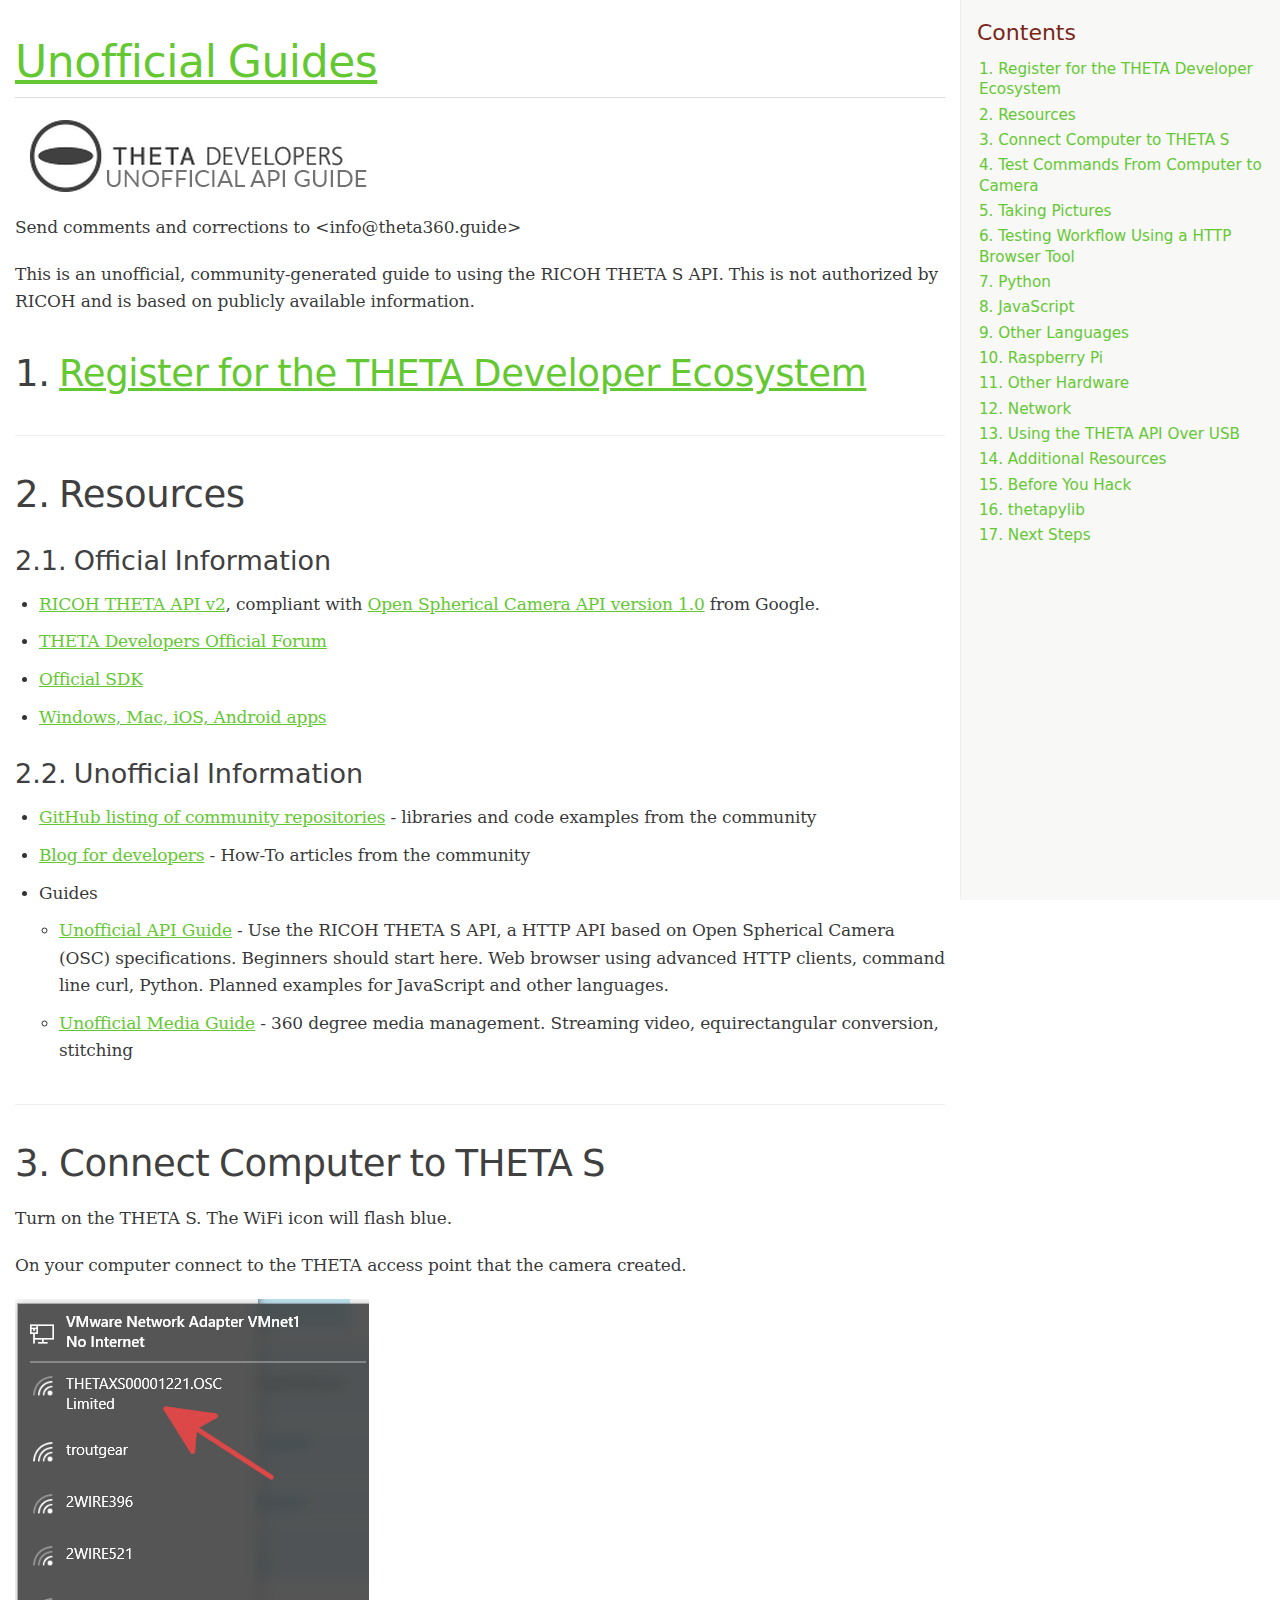
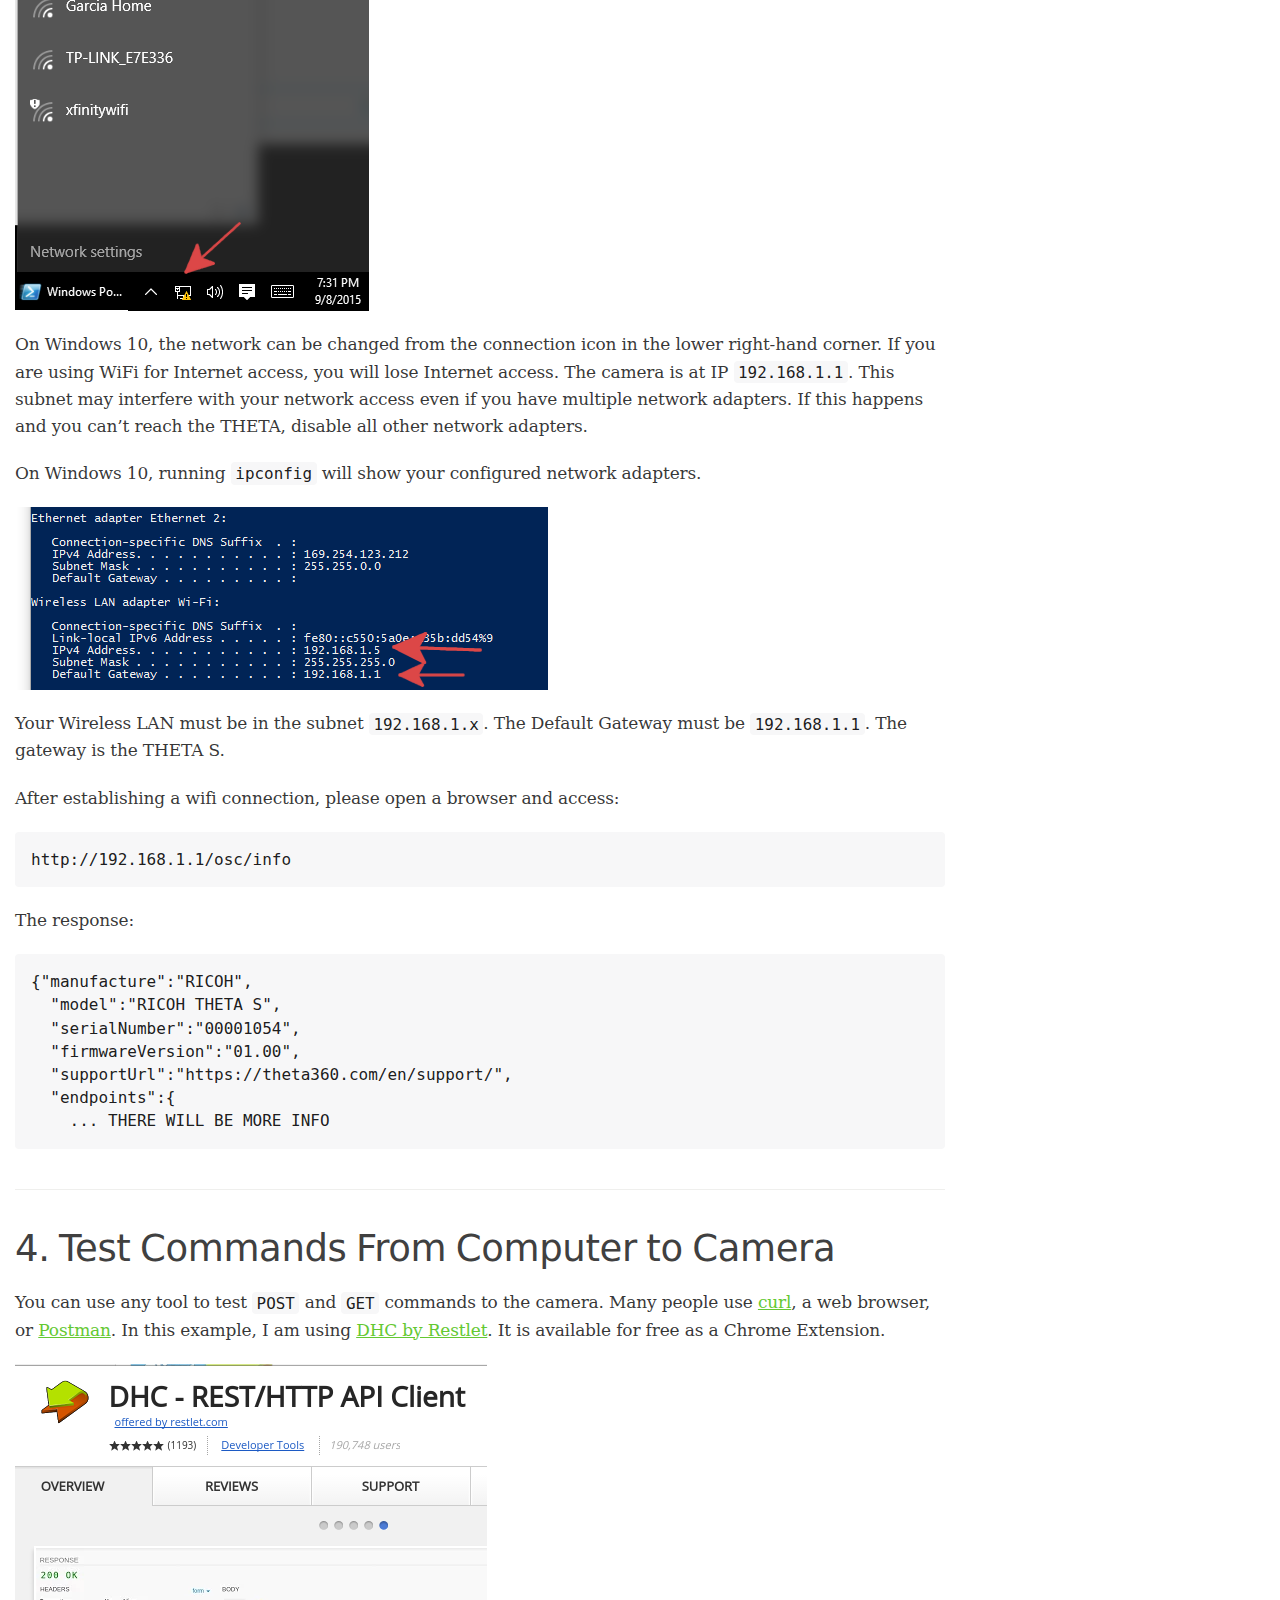
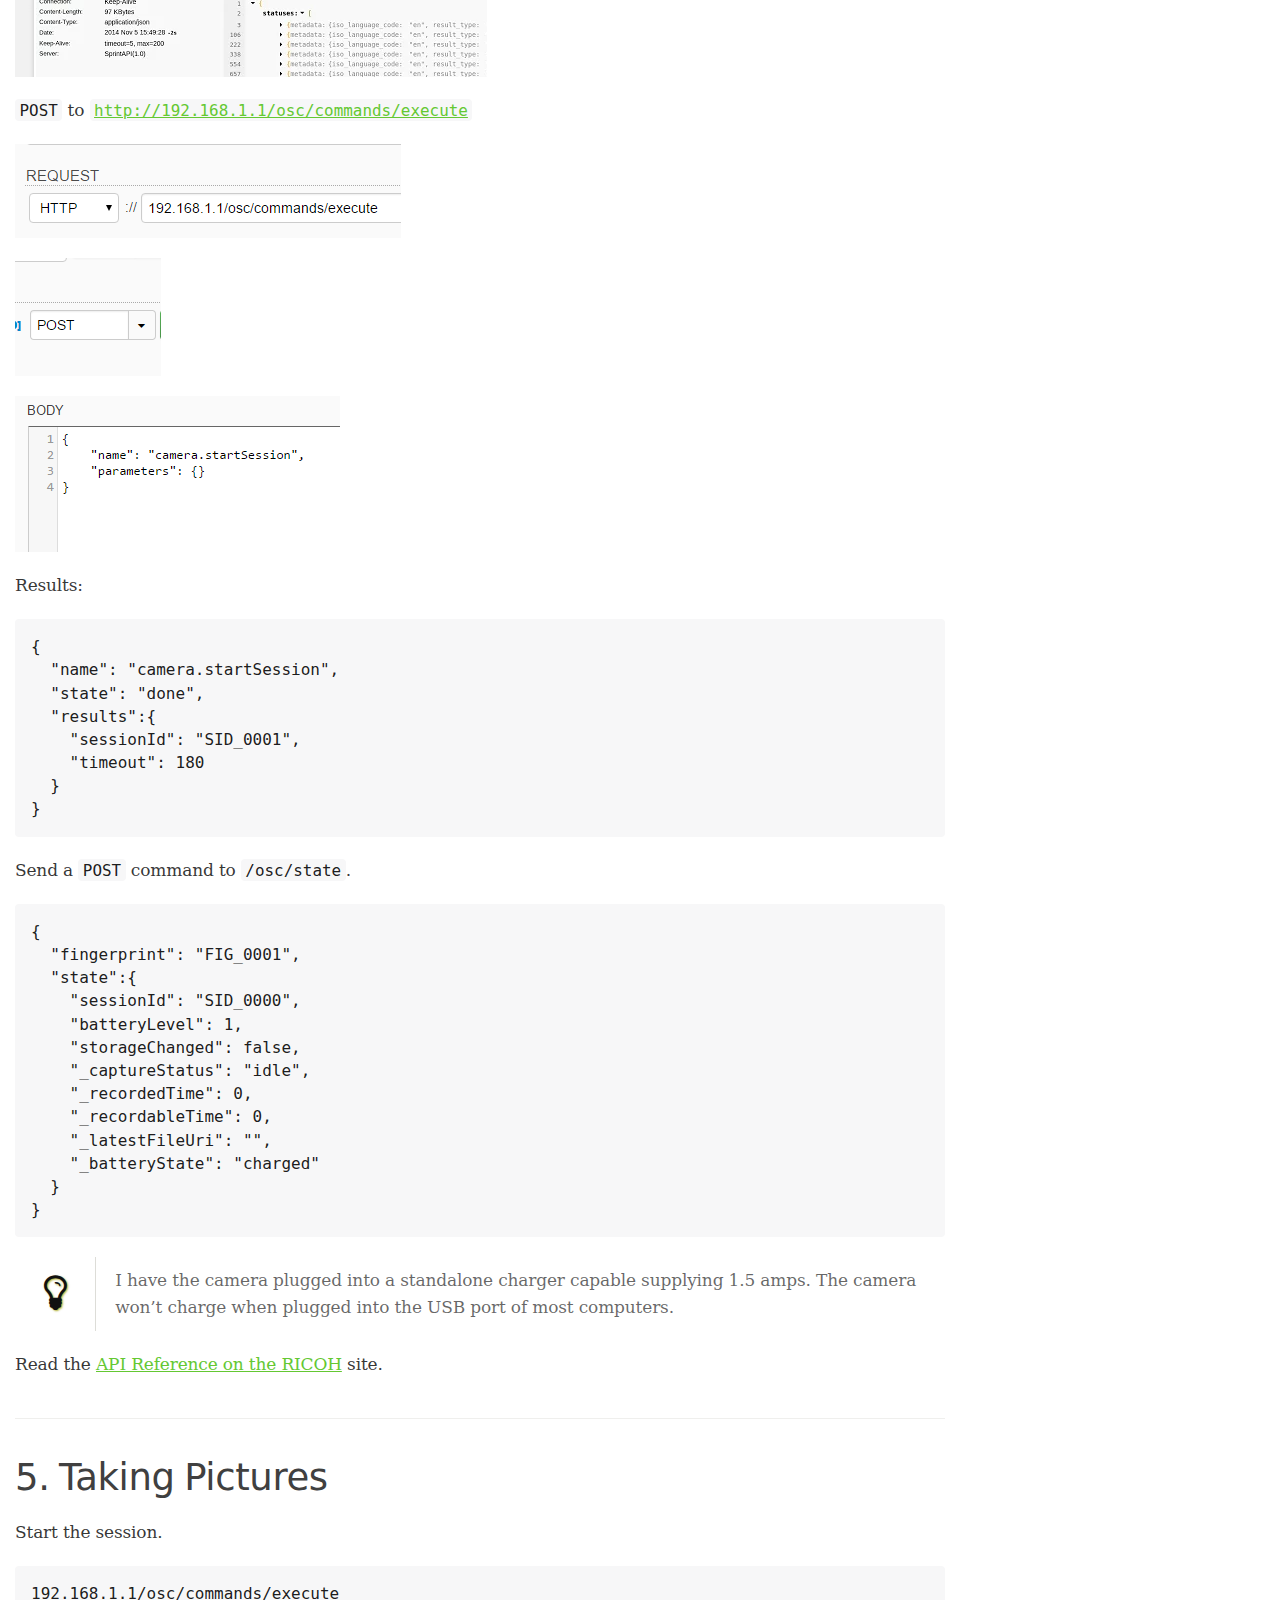
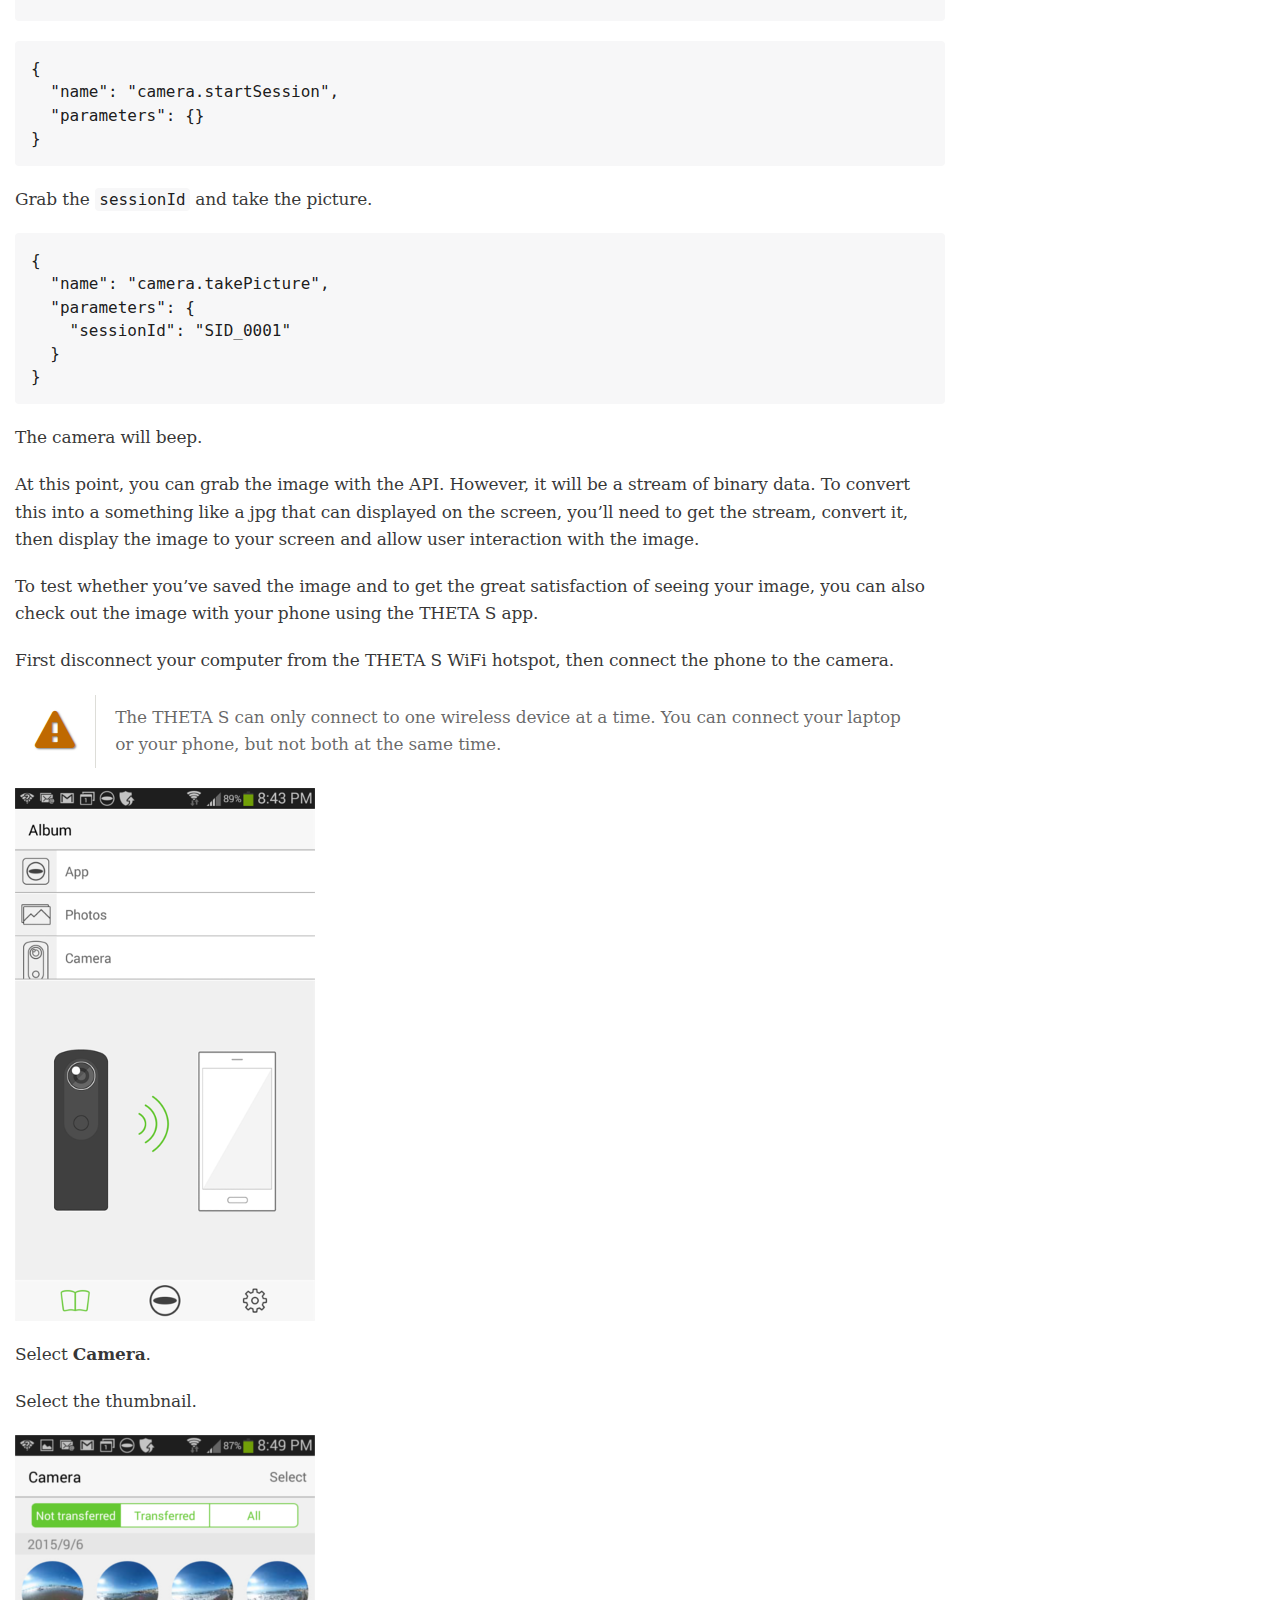
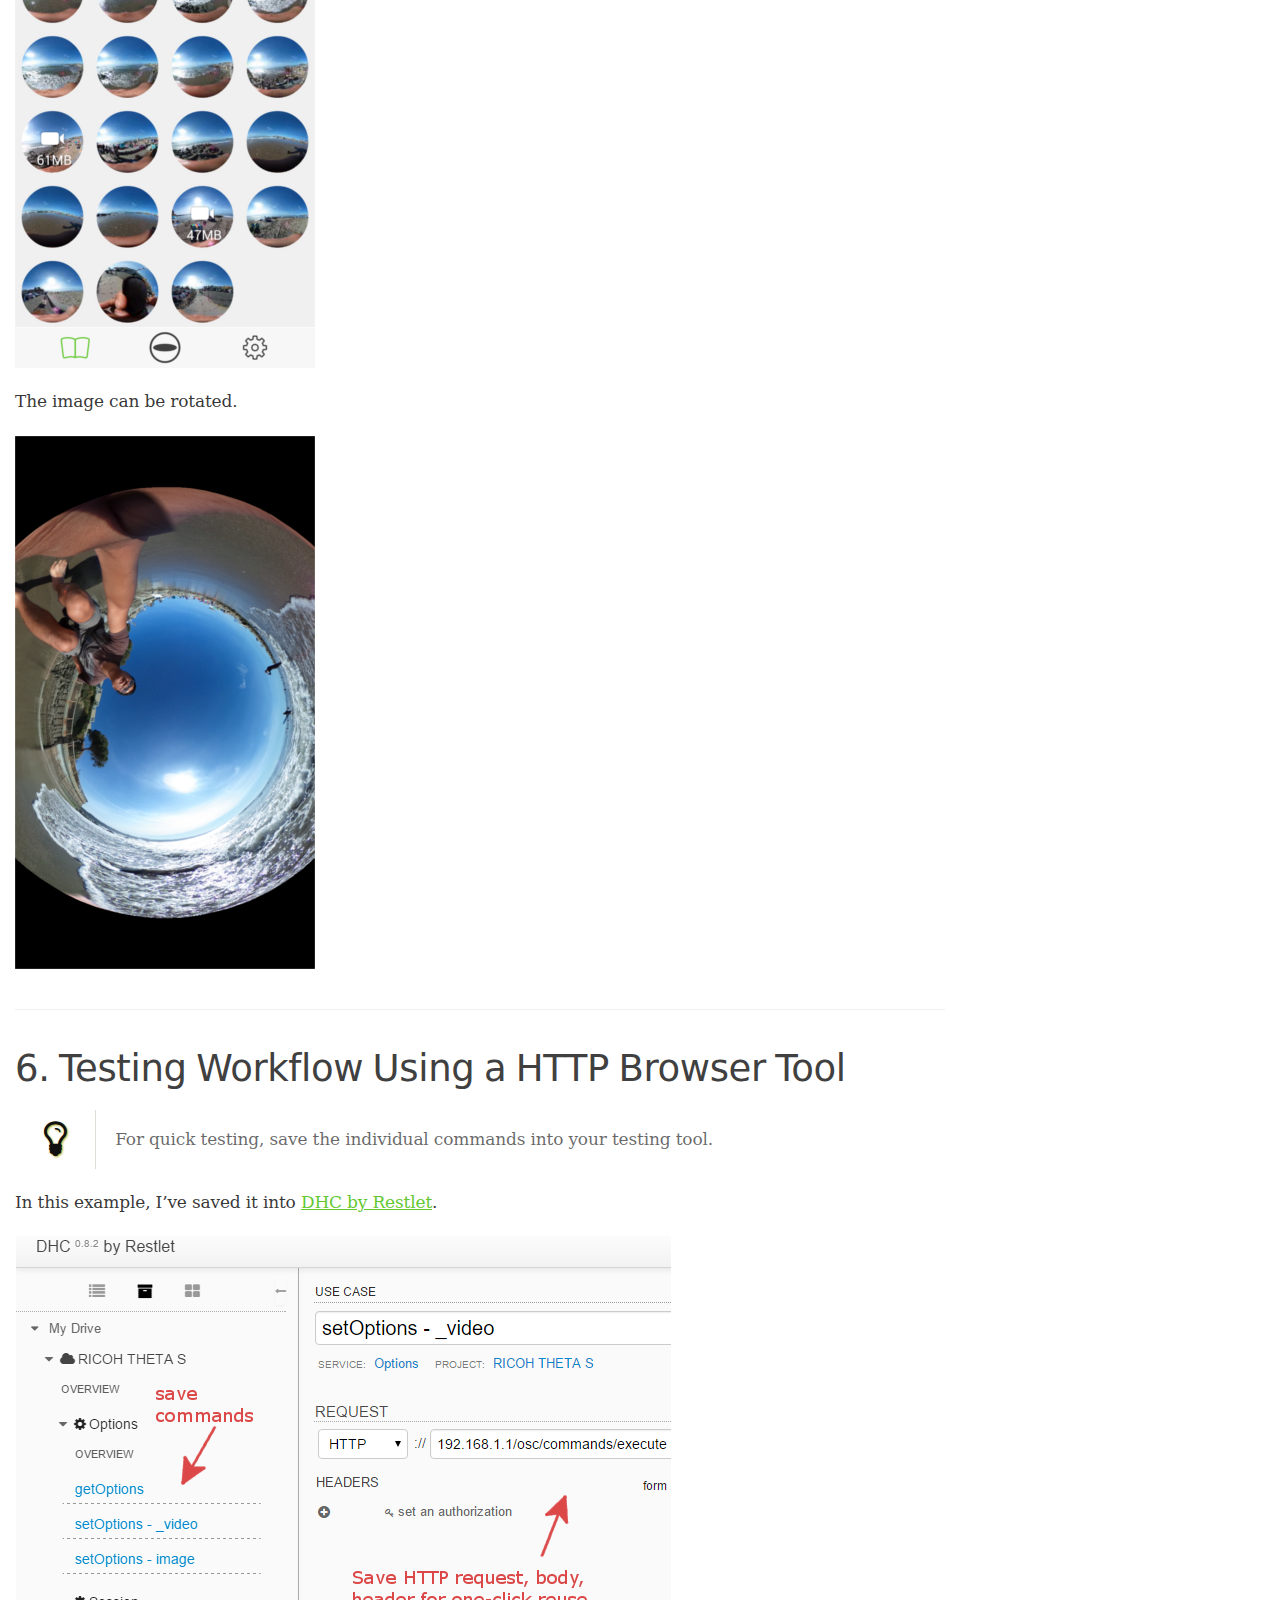
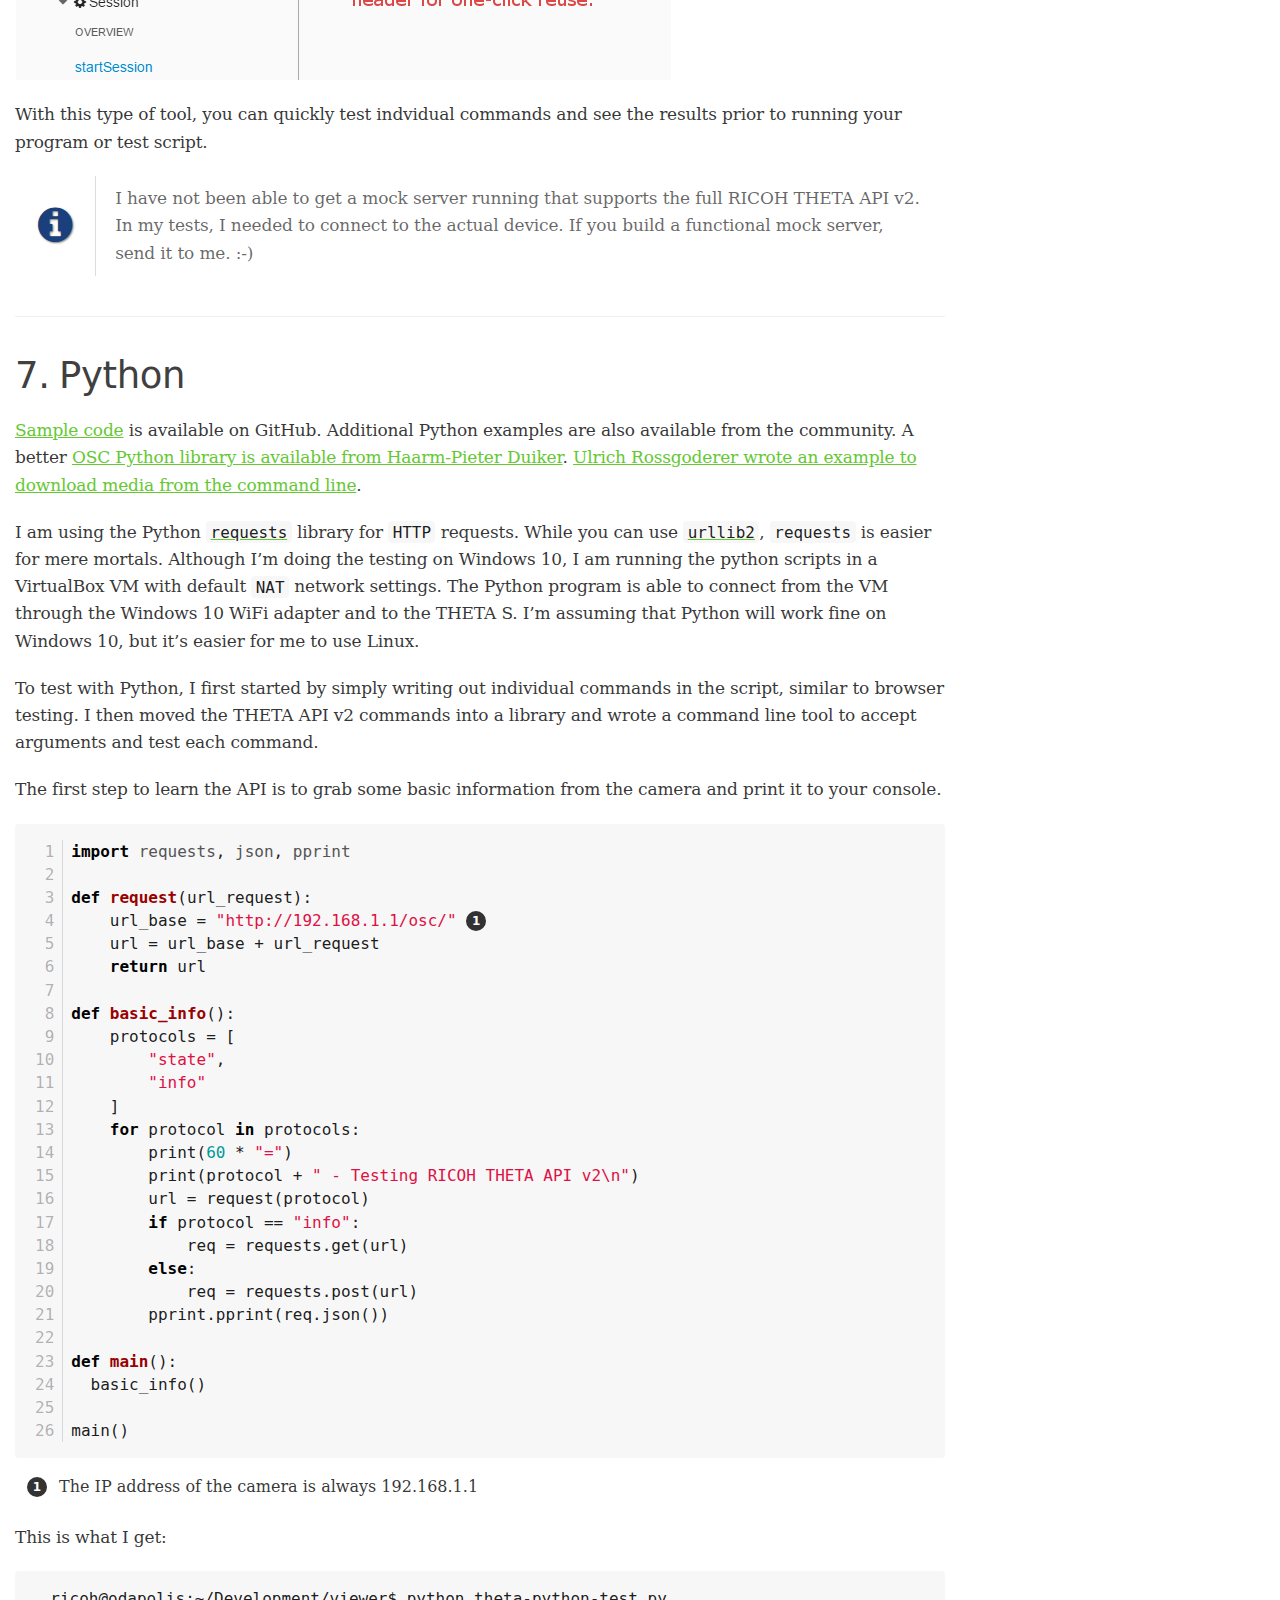
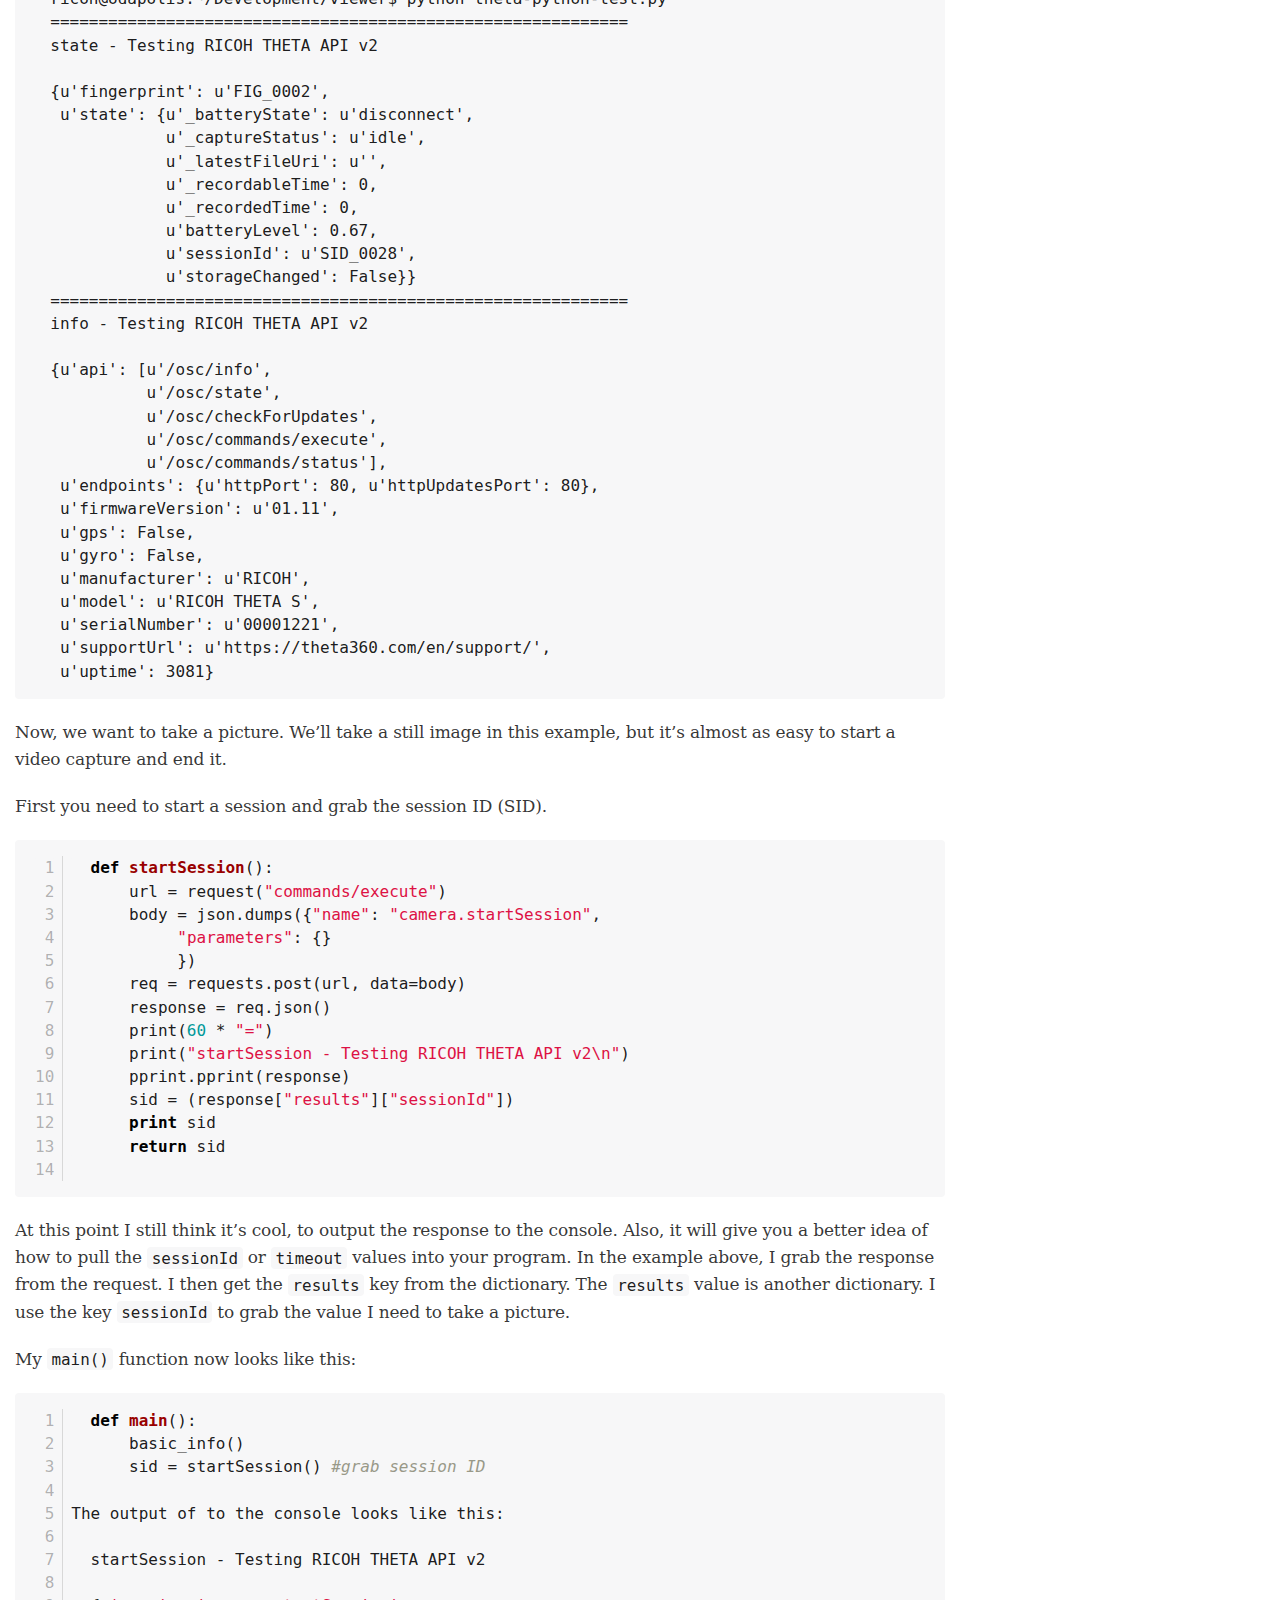
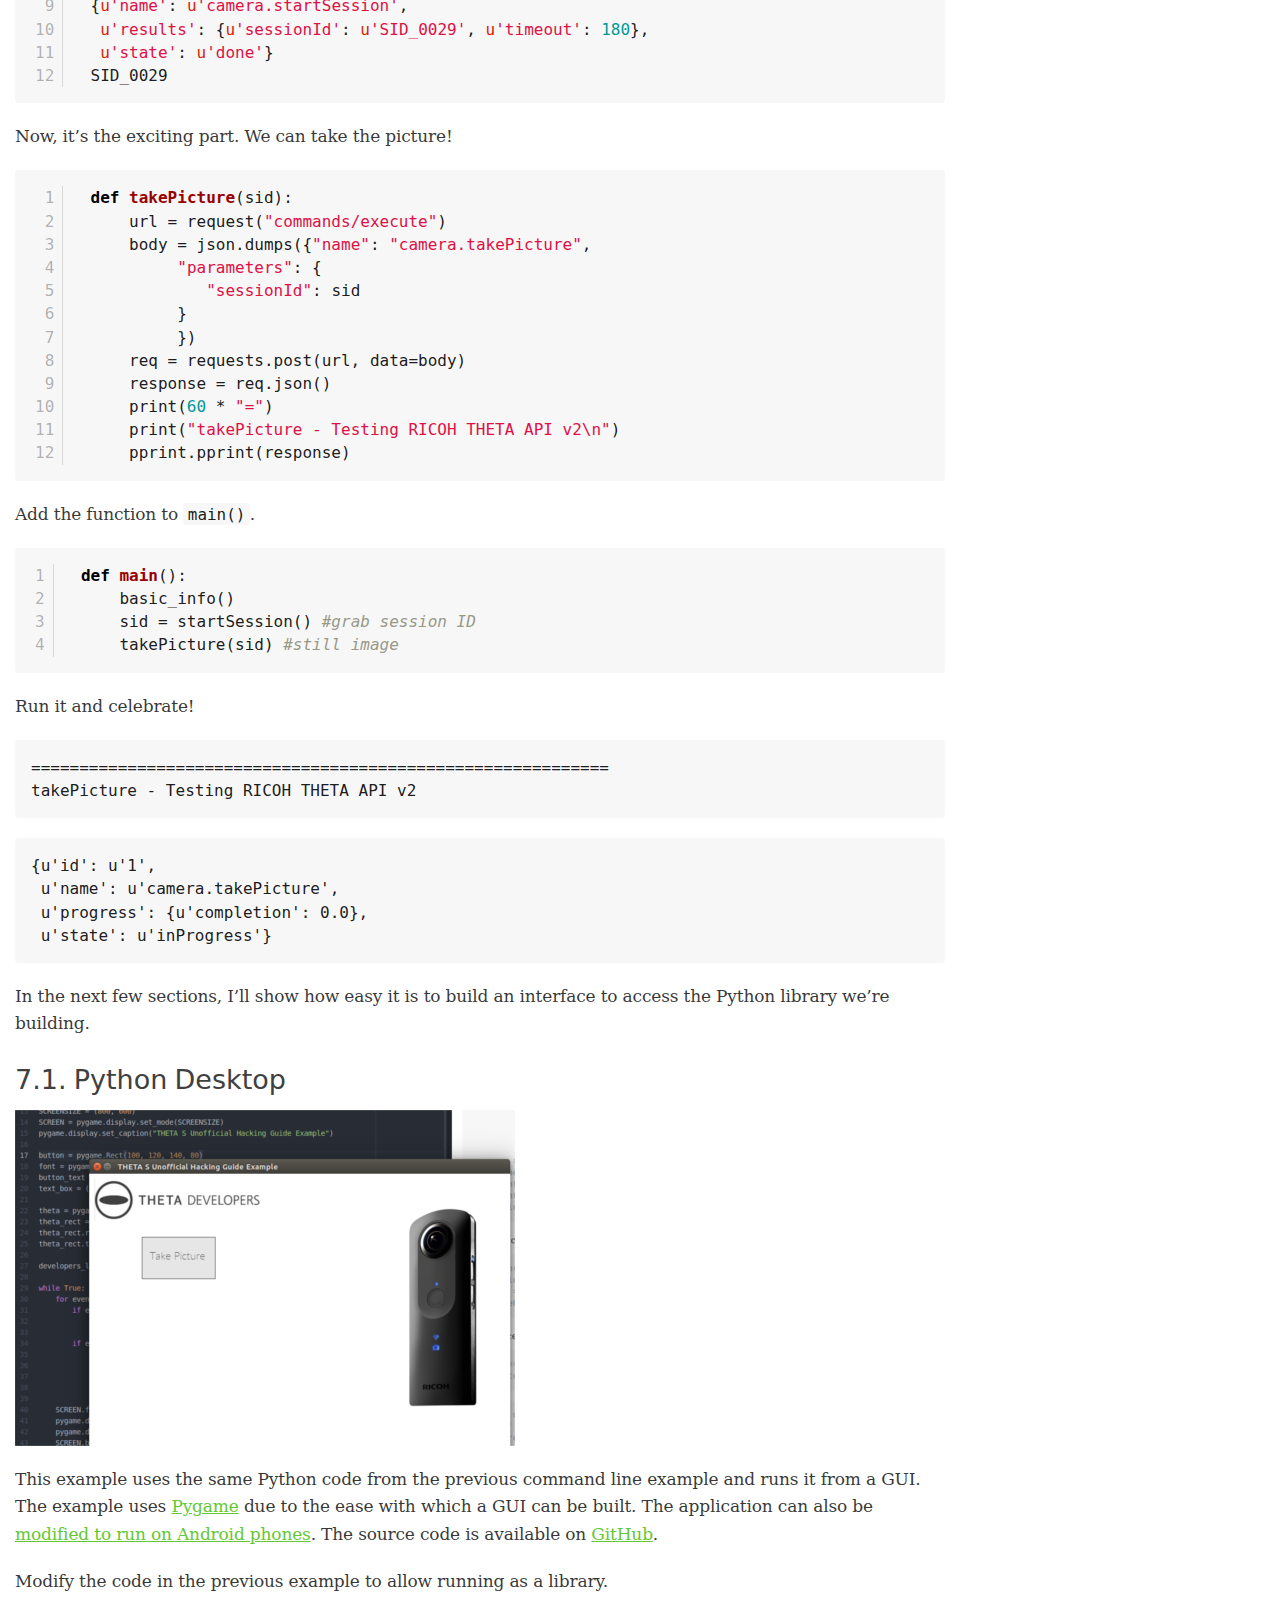
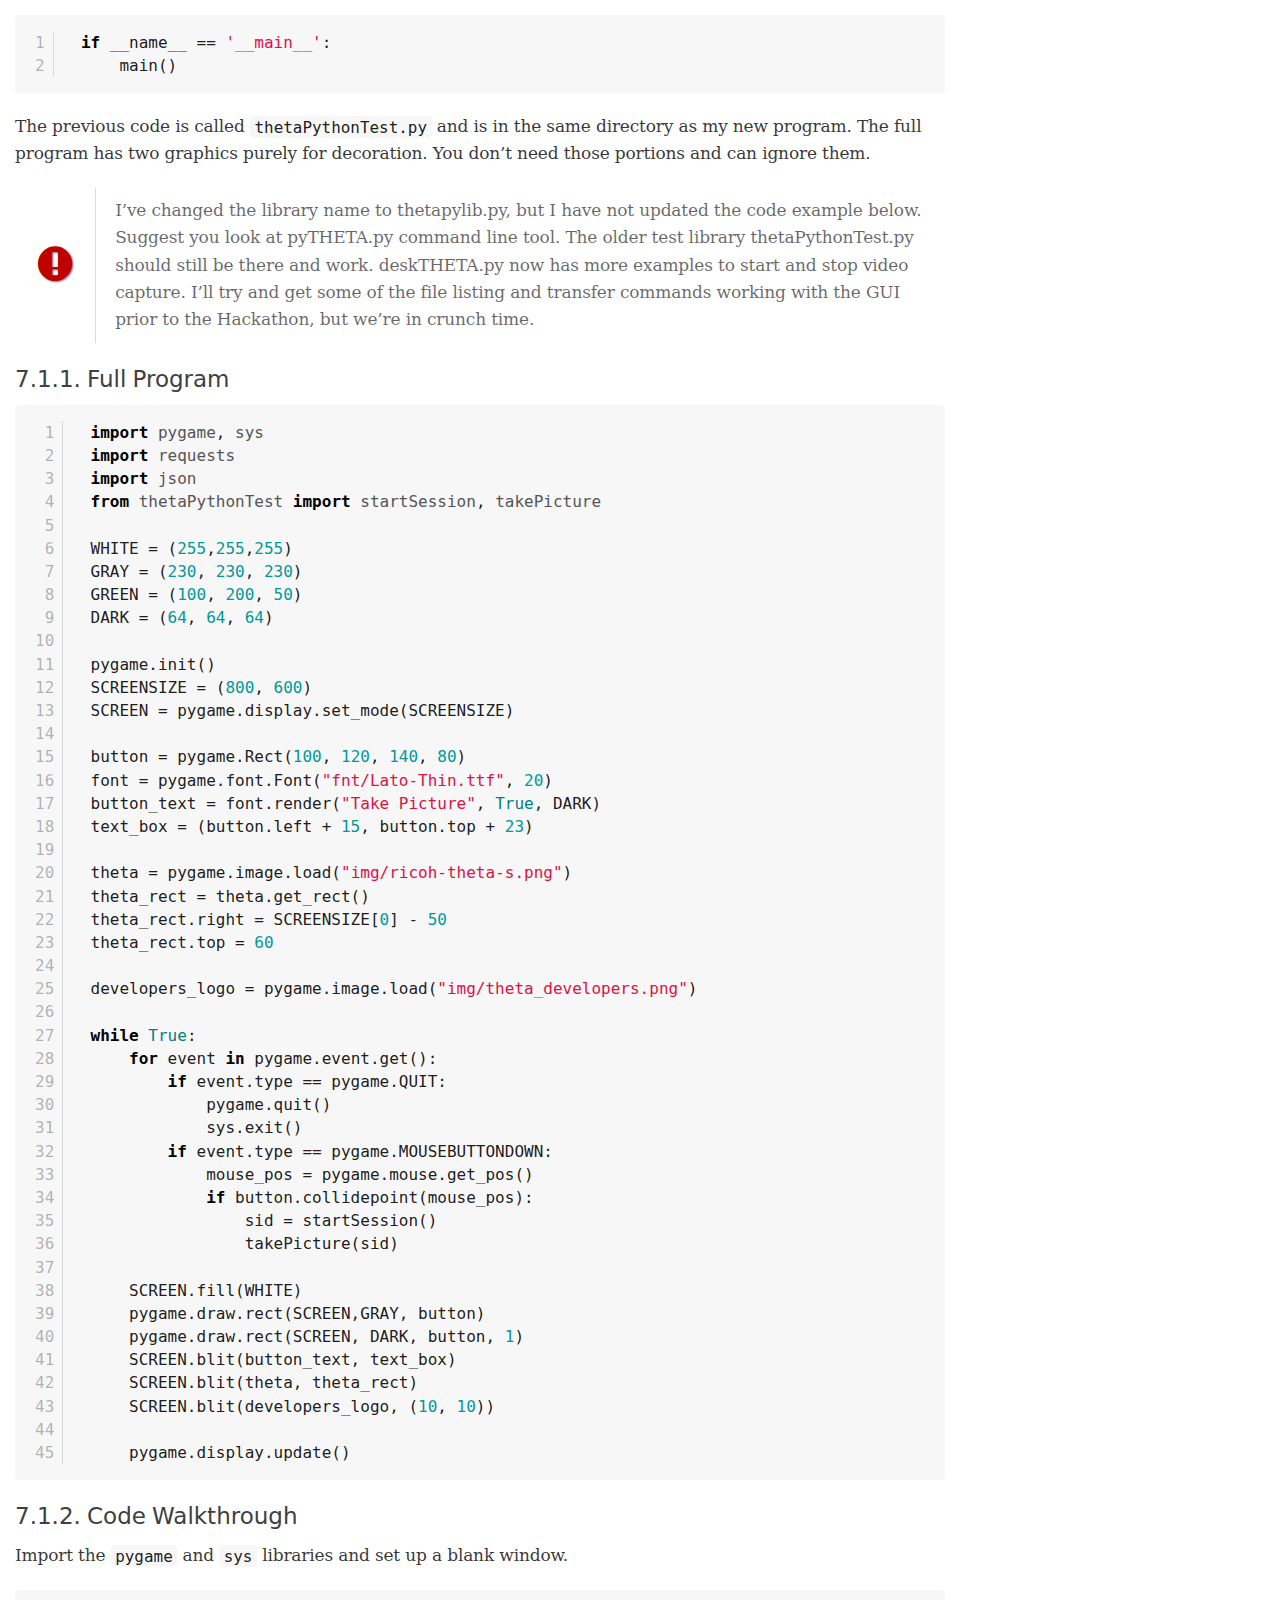
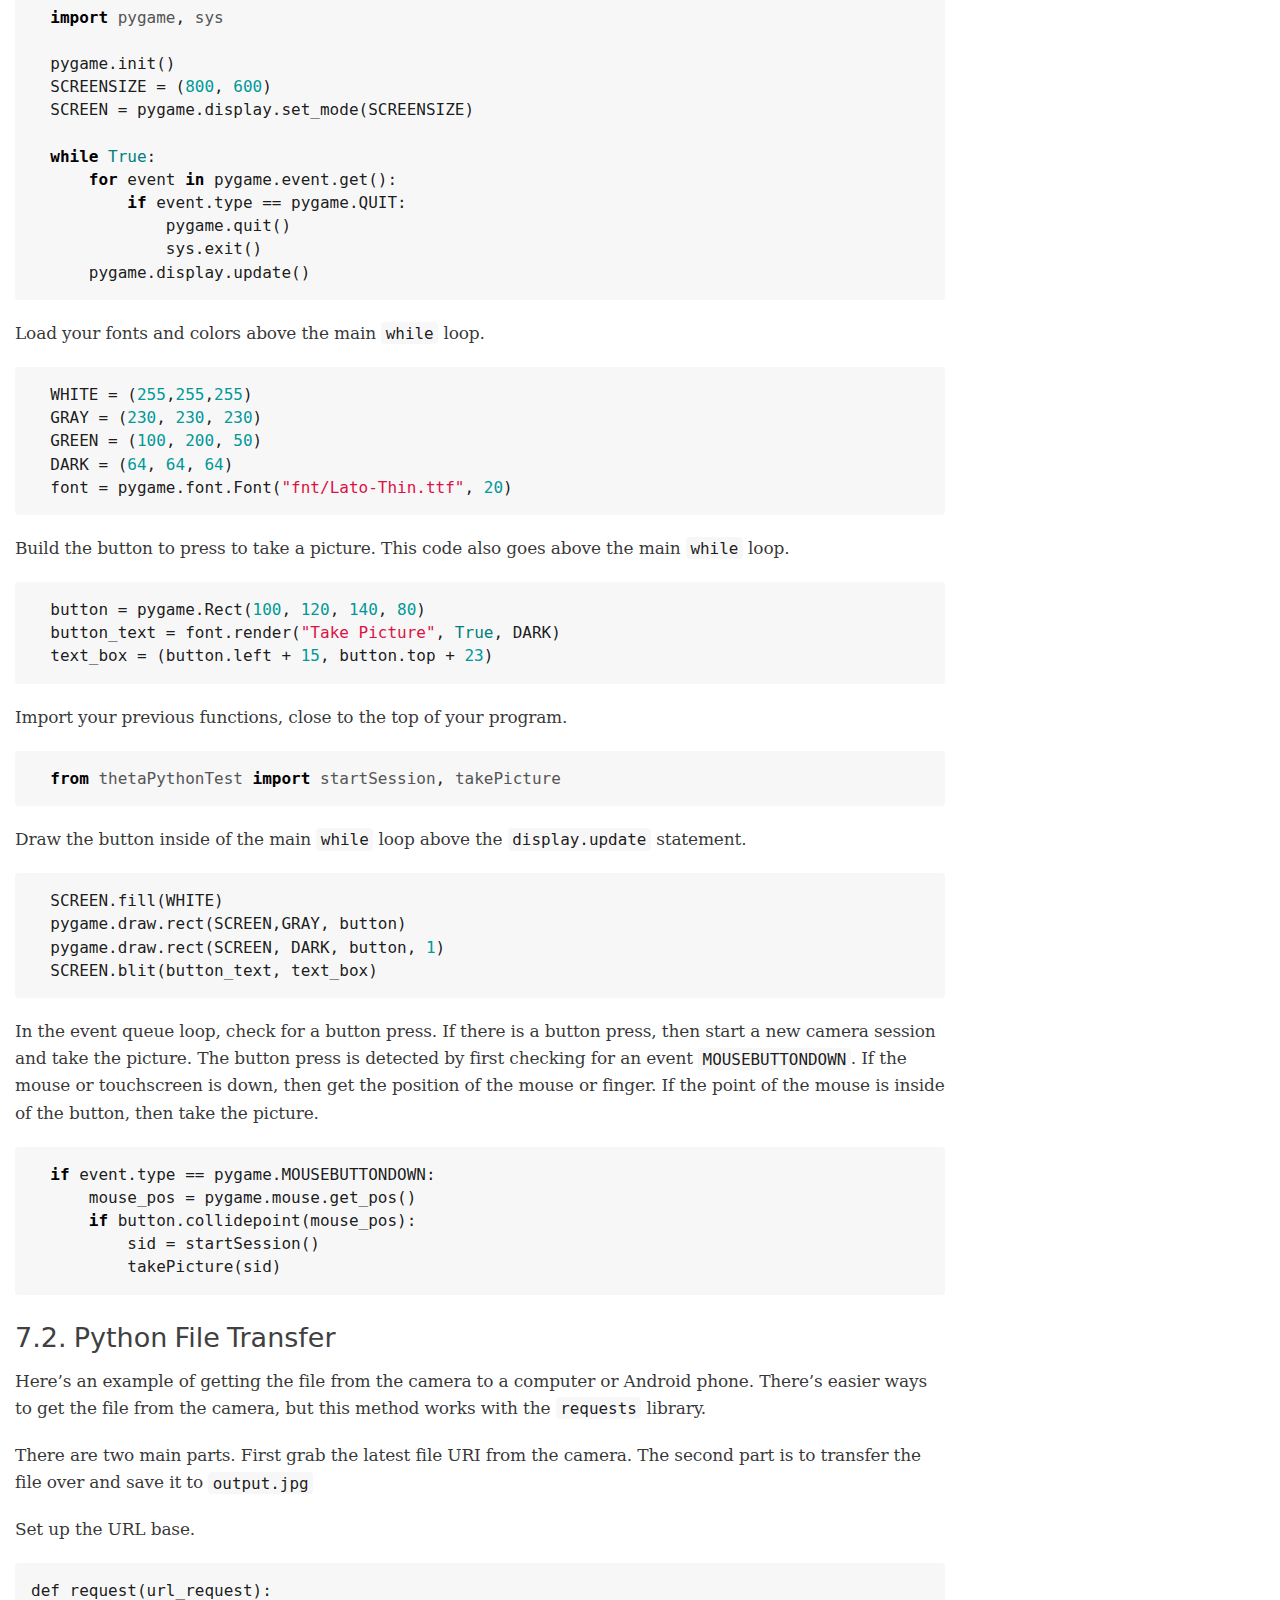
==== commit 4a451b5c: "added source code callouts" ====
--- a/index.html
+++ b/index.html
@@ -1299,7 +1299,7 @@
   <td class="code"><pre><span class="keyword">import</span> <span class="include">requests</span>, <span class="include">json</span>, <span class="include">pprint</span>
 
 <span class="keyword">def</span> <span class="function">request</span>(url_request):
-    url_base = <span class="string"><span class="delimiter">&quot;</span><span class="content">http://192.168.1.1/osc/</span><span class="delimiter">&quot;</span></span>
+    url_base = <span class="string"><span class="delimiter">&quot;</span><span class="content">http://192.168.1.1/osc/</span><span class="delimiter">&quot;</span></span> <i class="conum" data-value="1"></i><b>(1)</b>
     url = url_base + url_request
     <span class="keyword">return</span> url
 
@@ -1321,10 +1321,17 @@
 <span class="keyword">def</span> <span class="function">main</span>():
   basic_info()
 
-main()
-</pre></td>
+main()</pre></td>
 </tr></table></code></pre>
 </div>
+</div>
+<div class="colist arabic">
+<table>
+<tr>
+<td><i class="conum" data-value="1"></i><b>1</b></td>
+<td>The IP address of the camera is always 192.168.1.1</td>
+</tr>
+</table>
 </div>
 <div class="paragraph">
 <p>This is what I get:</p>
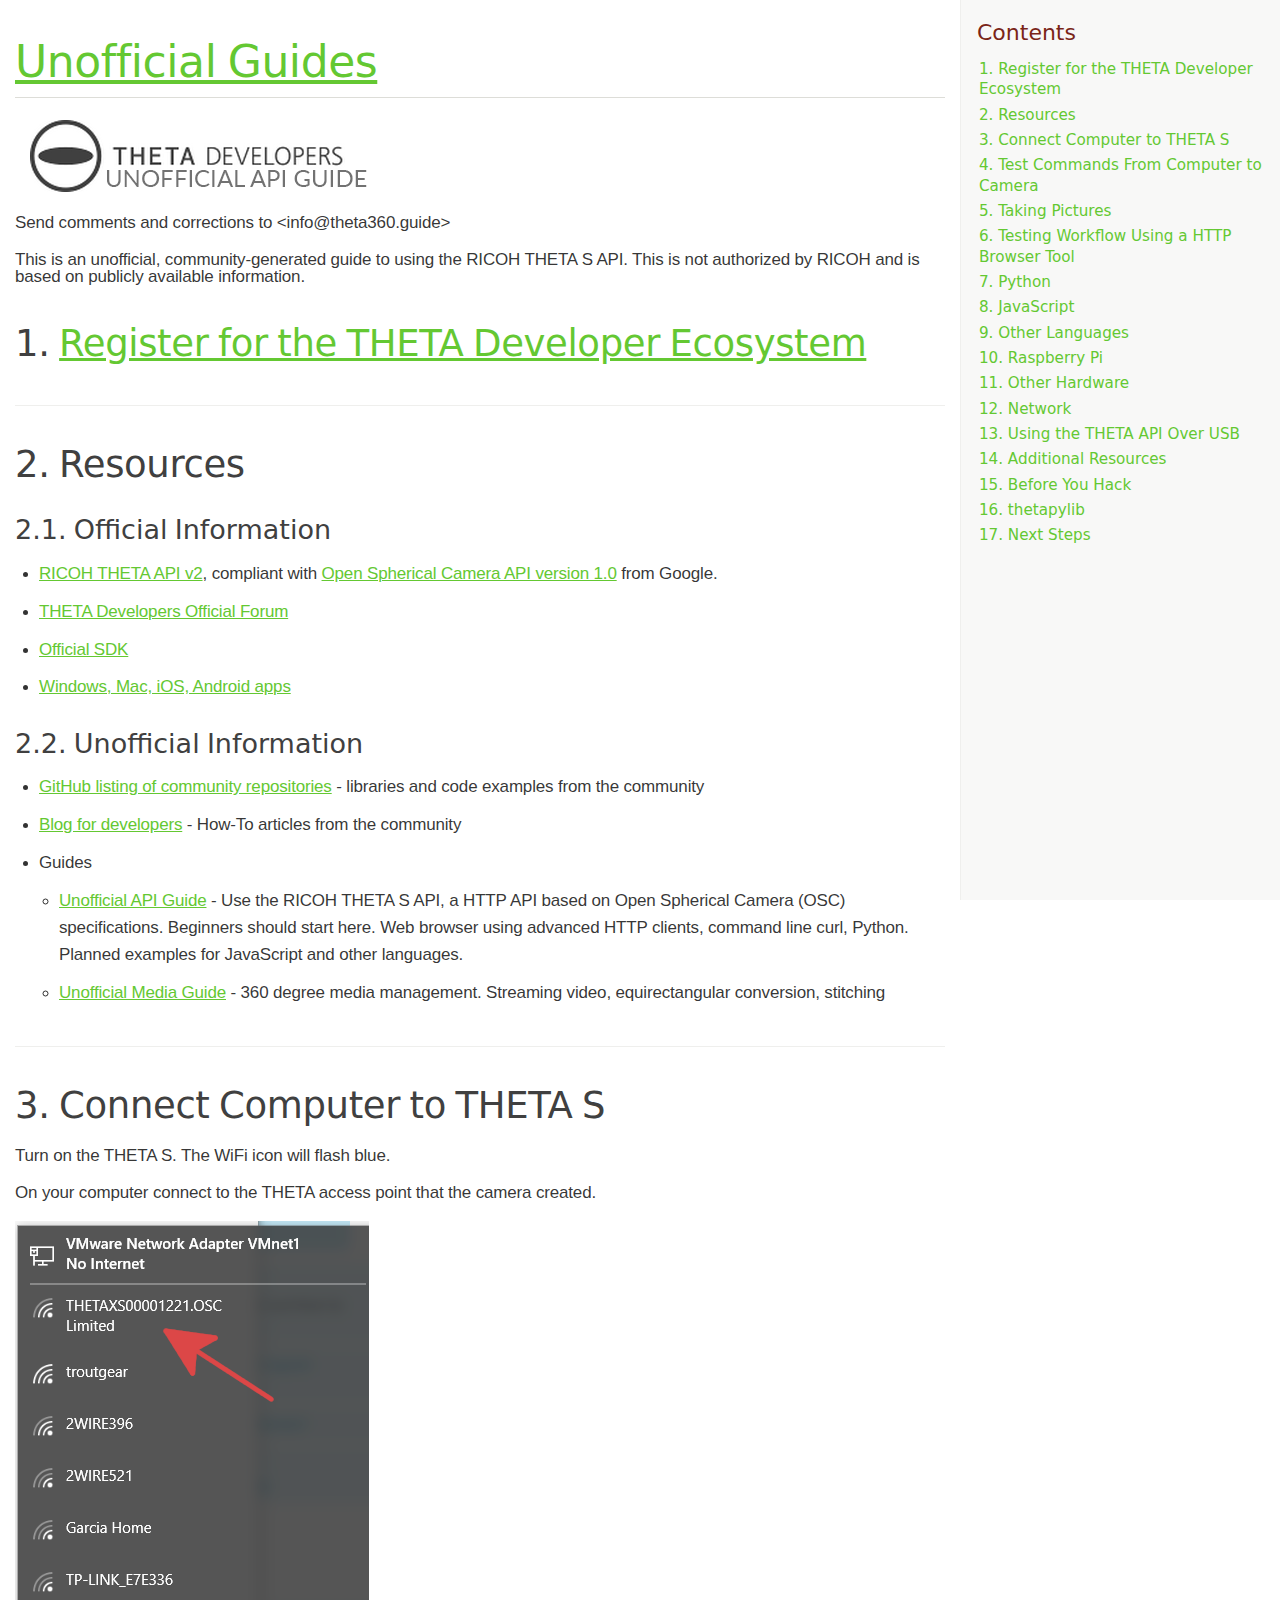
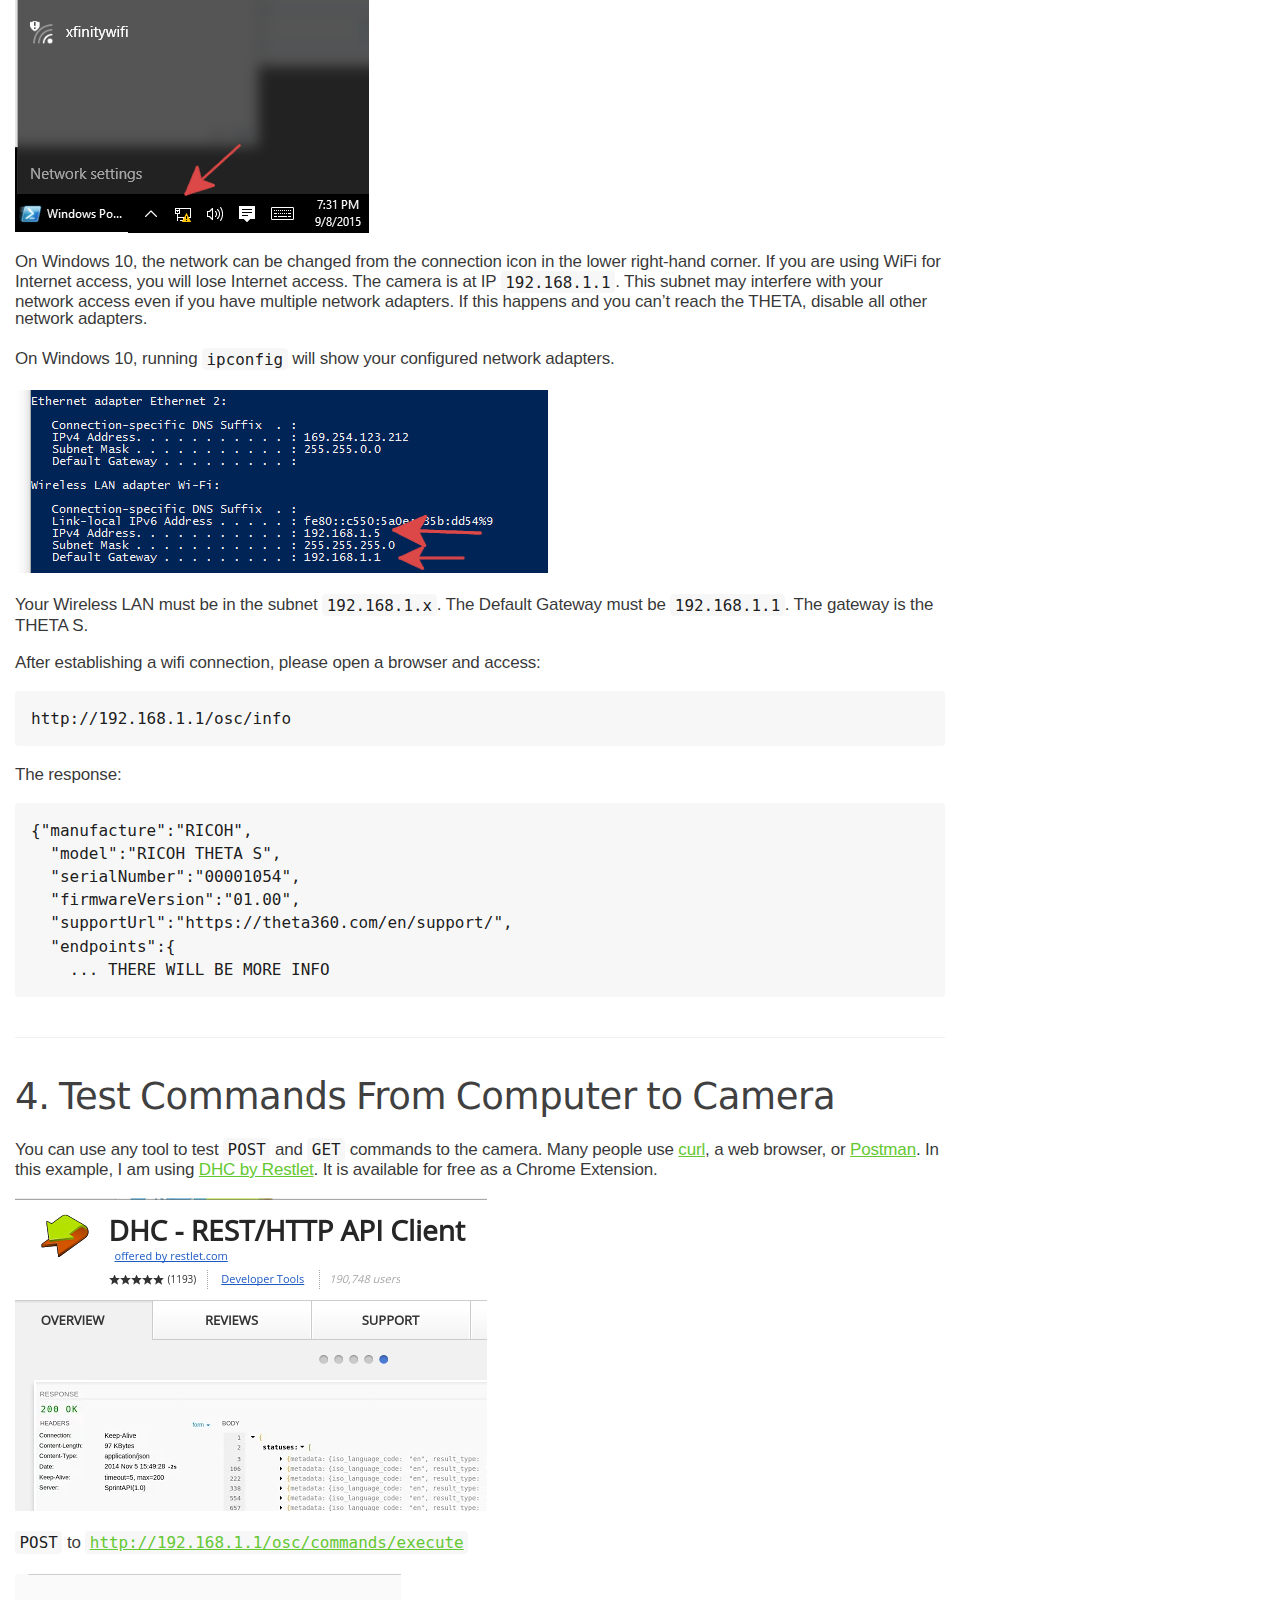
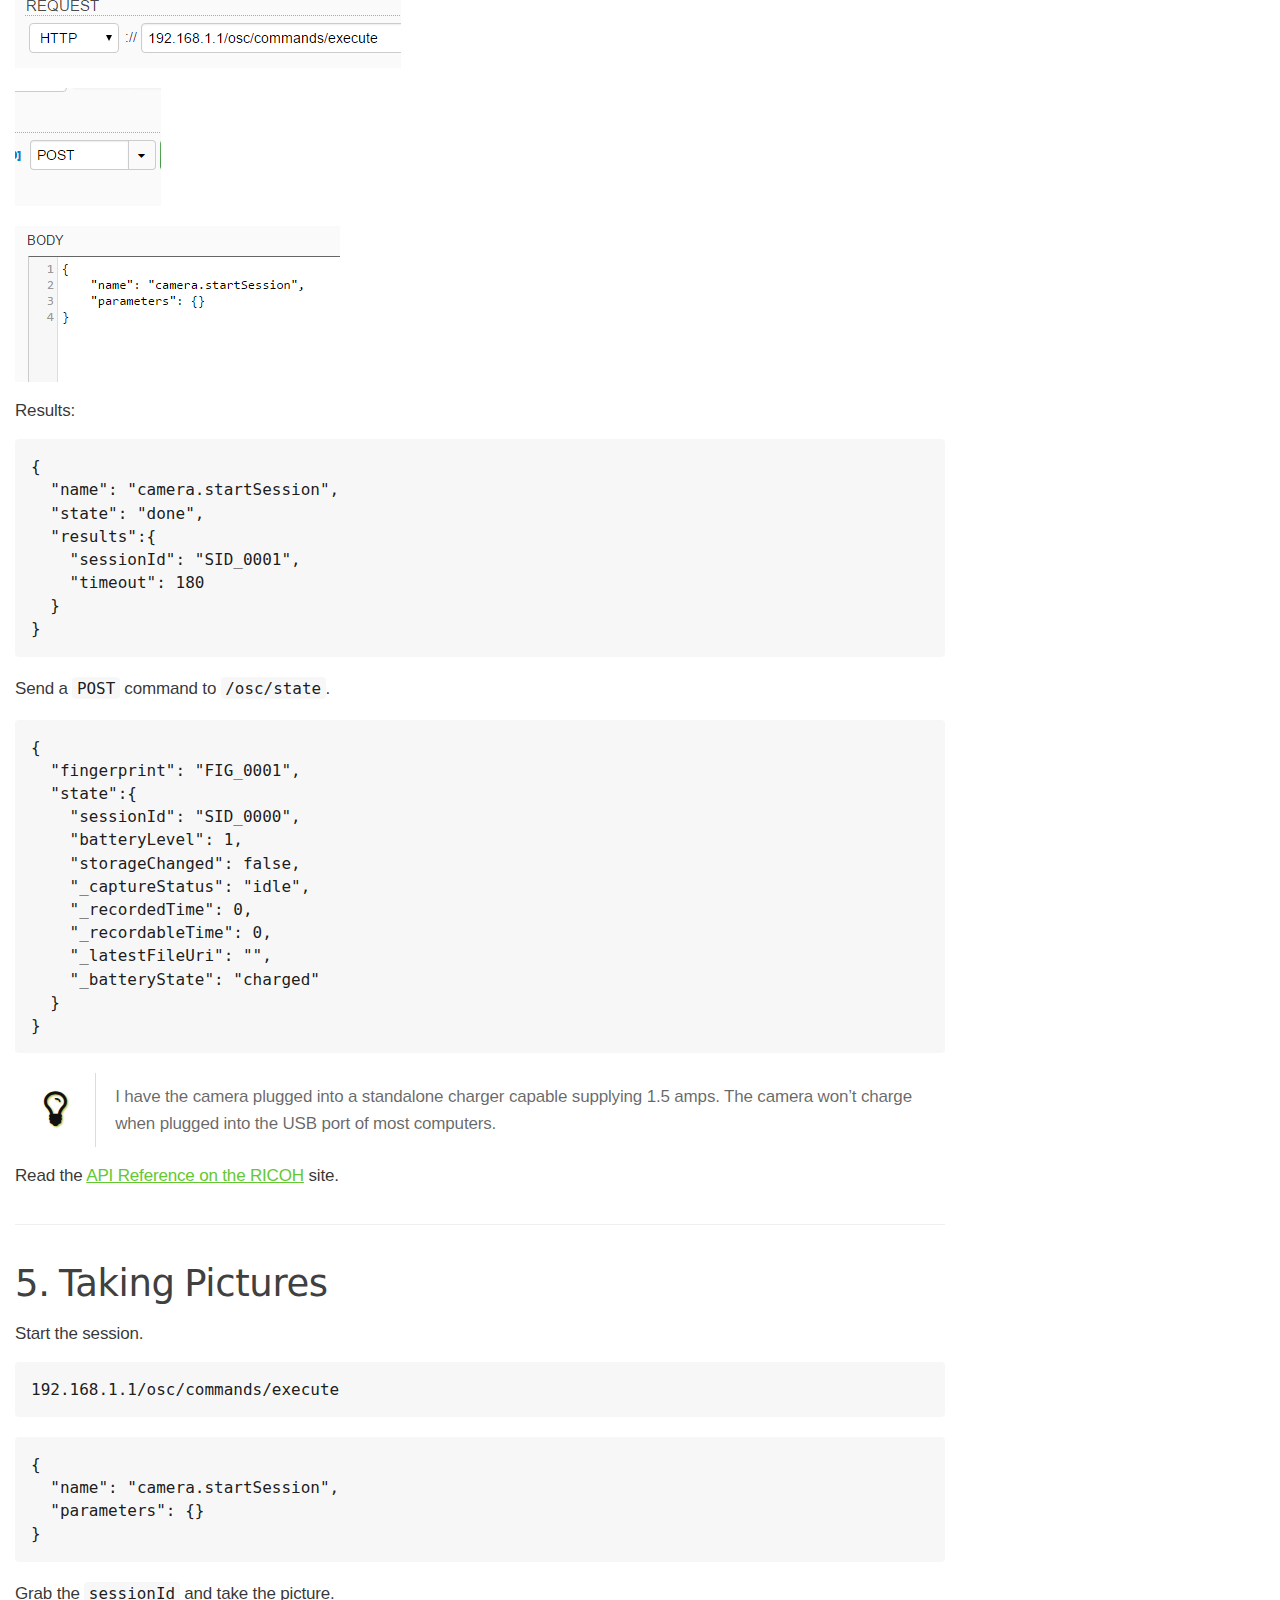
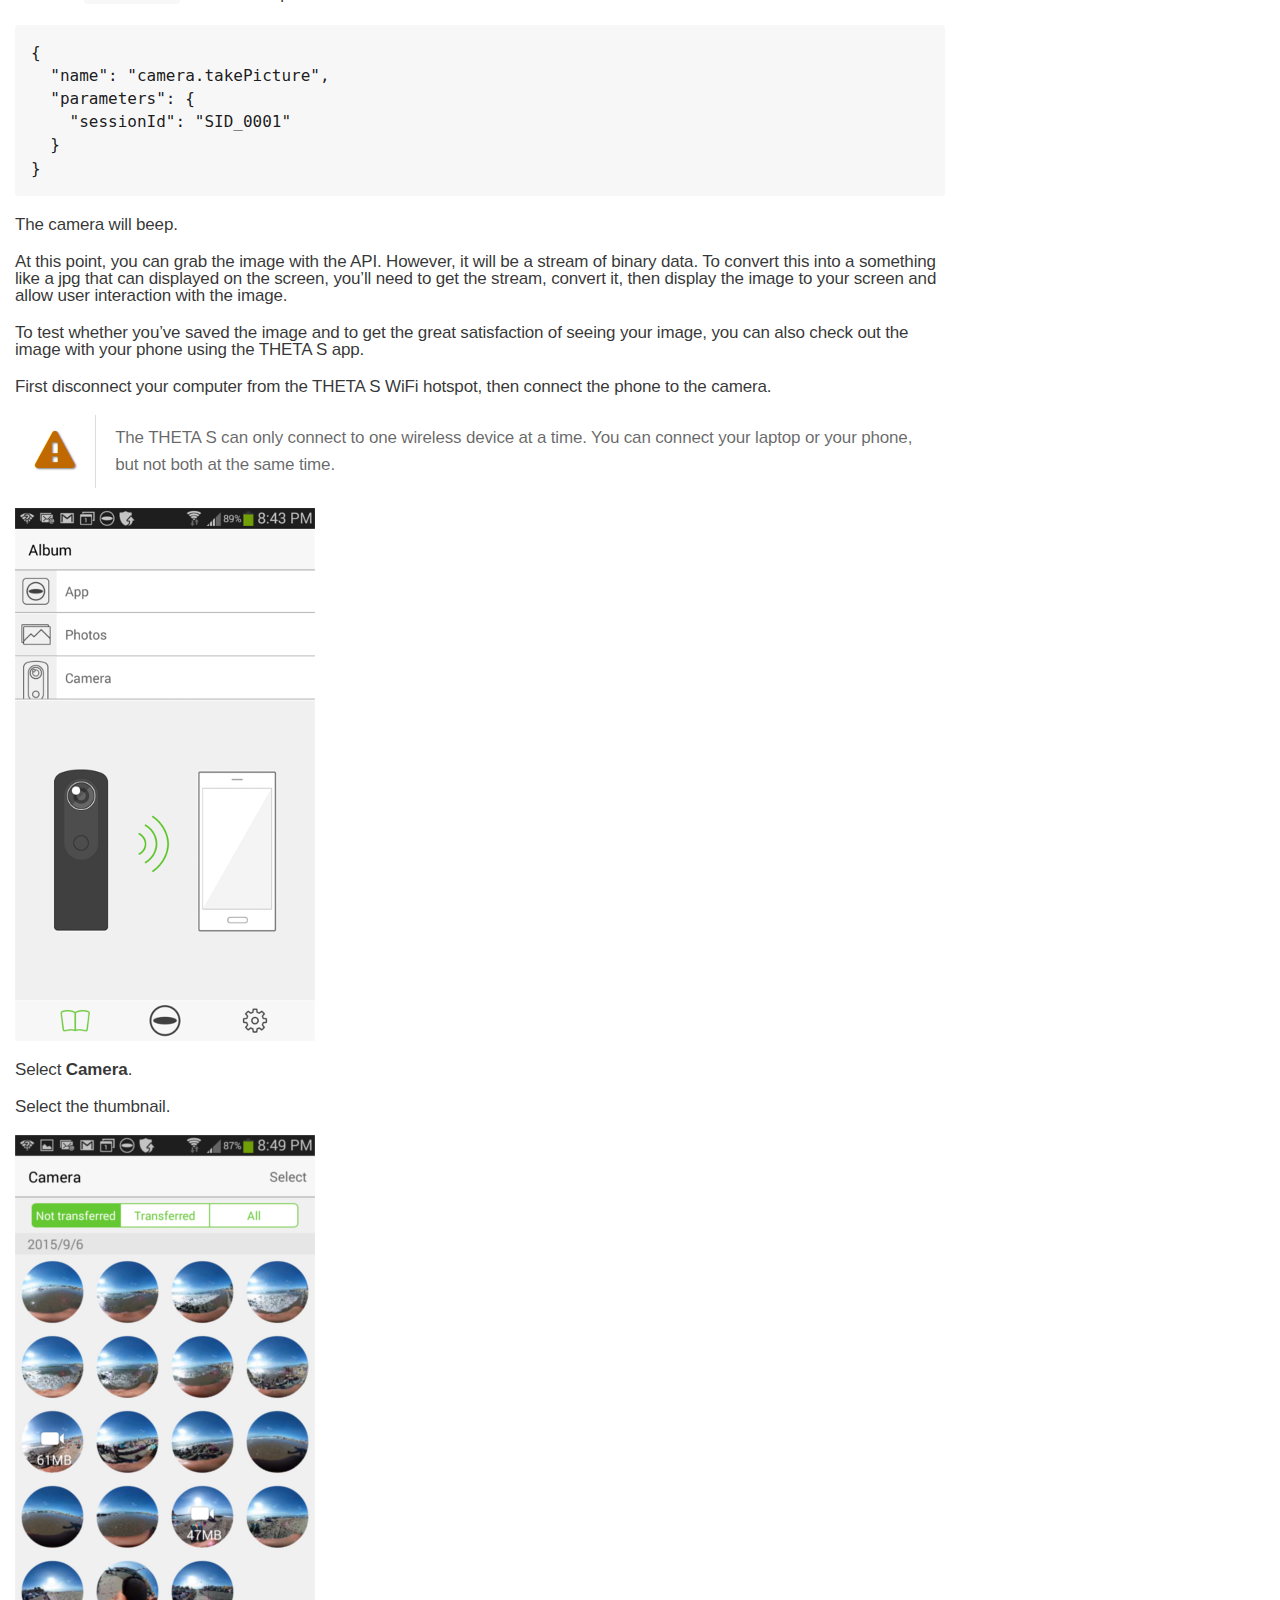
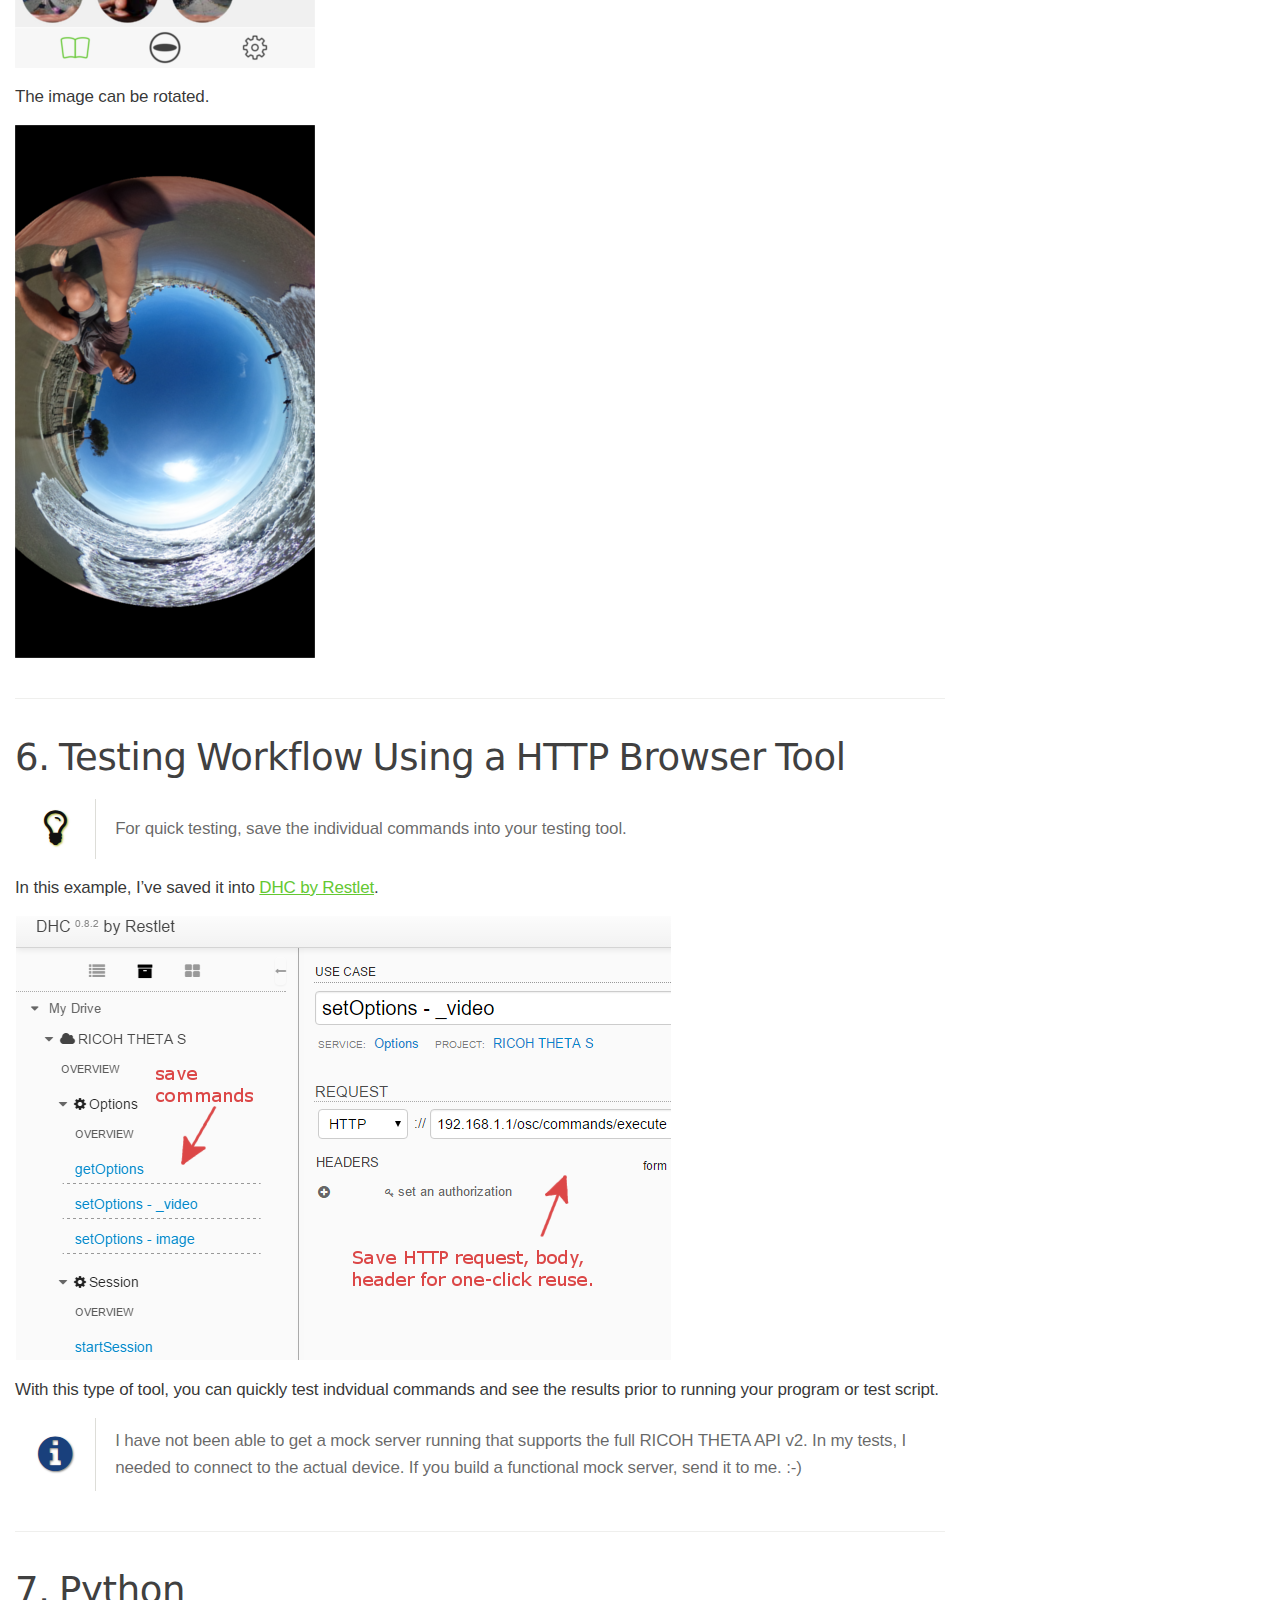
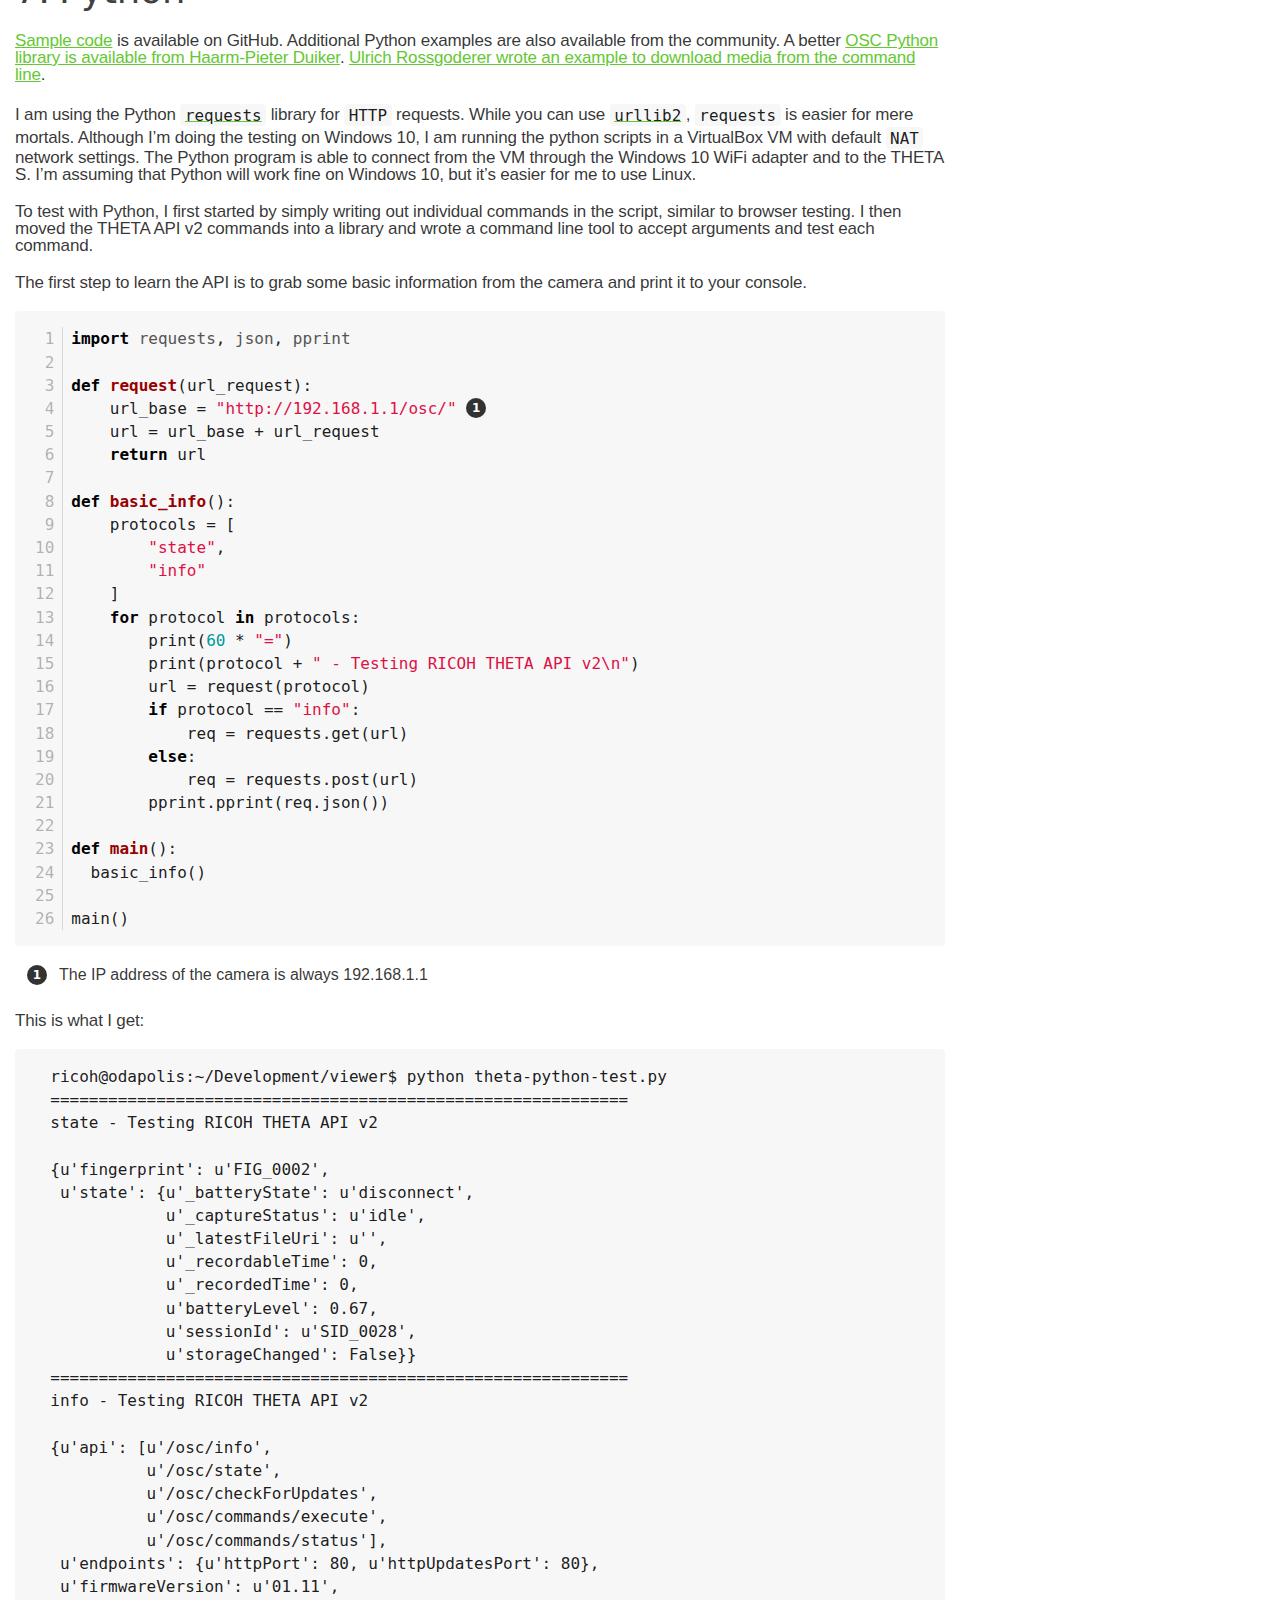
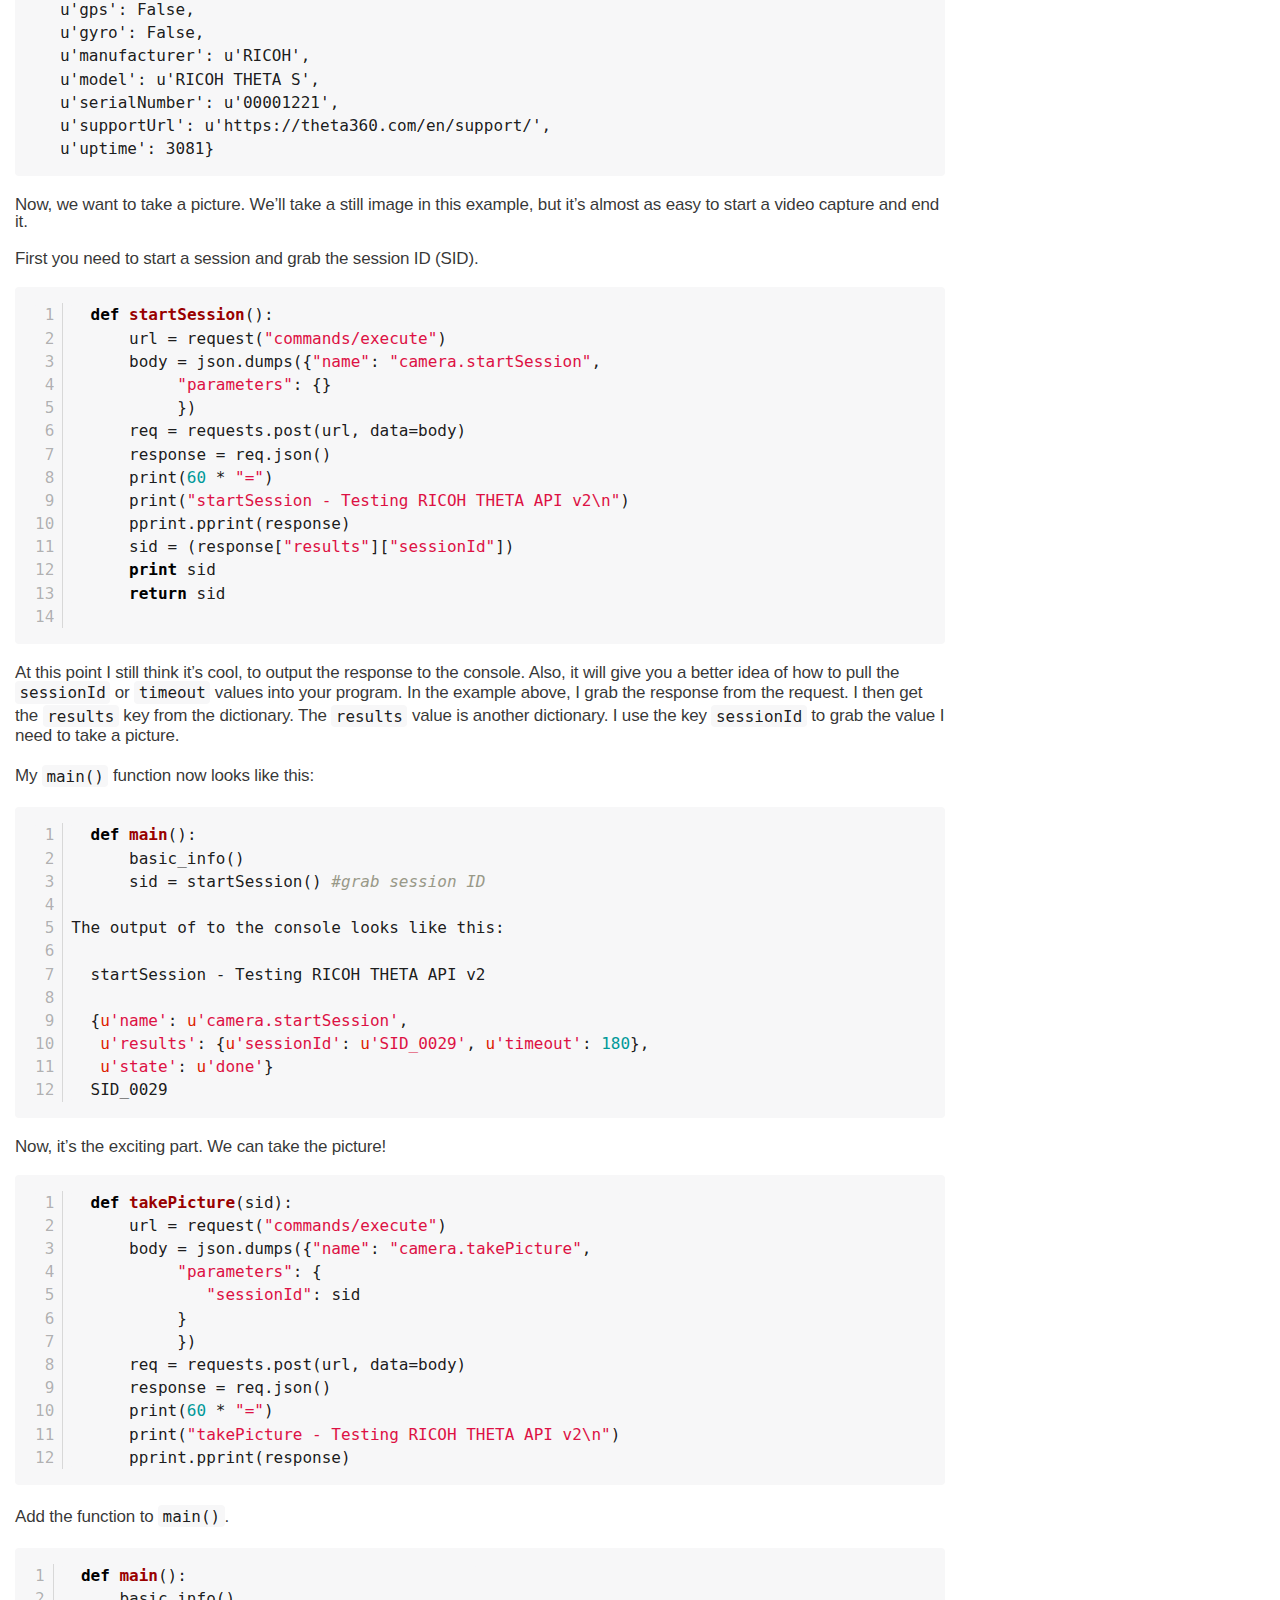
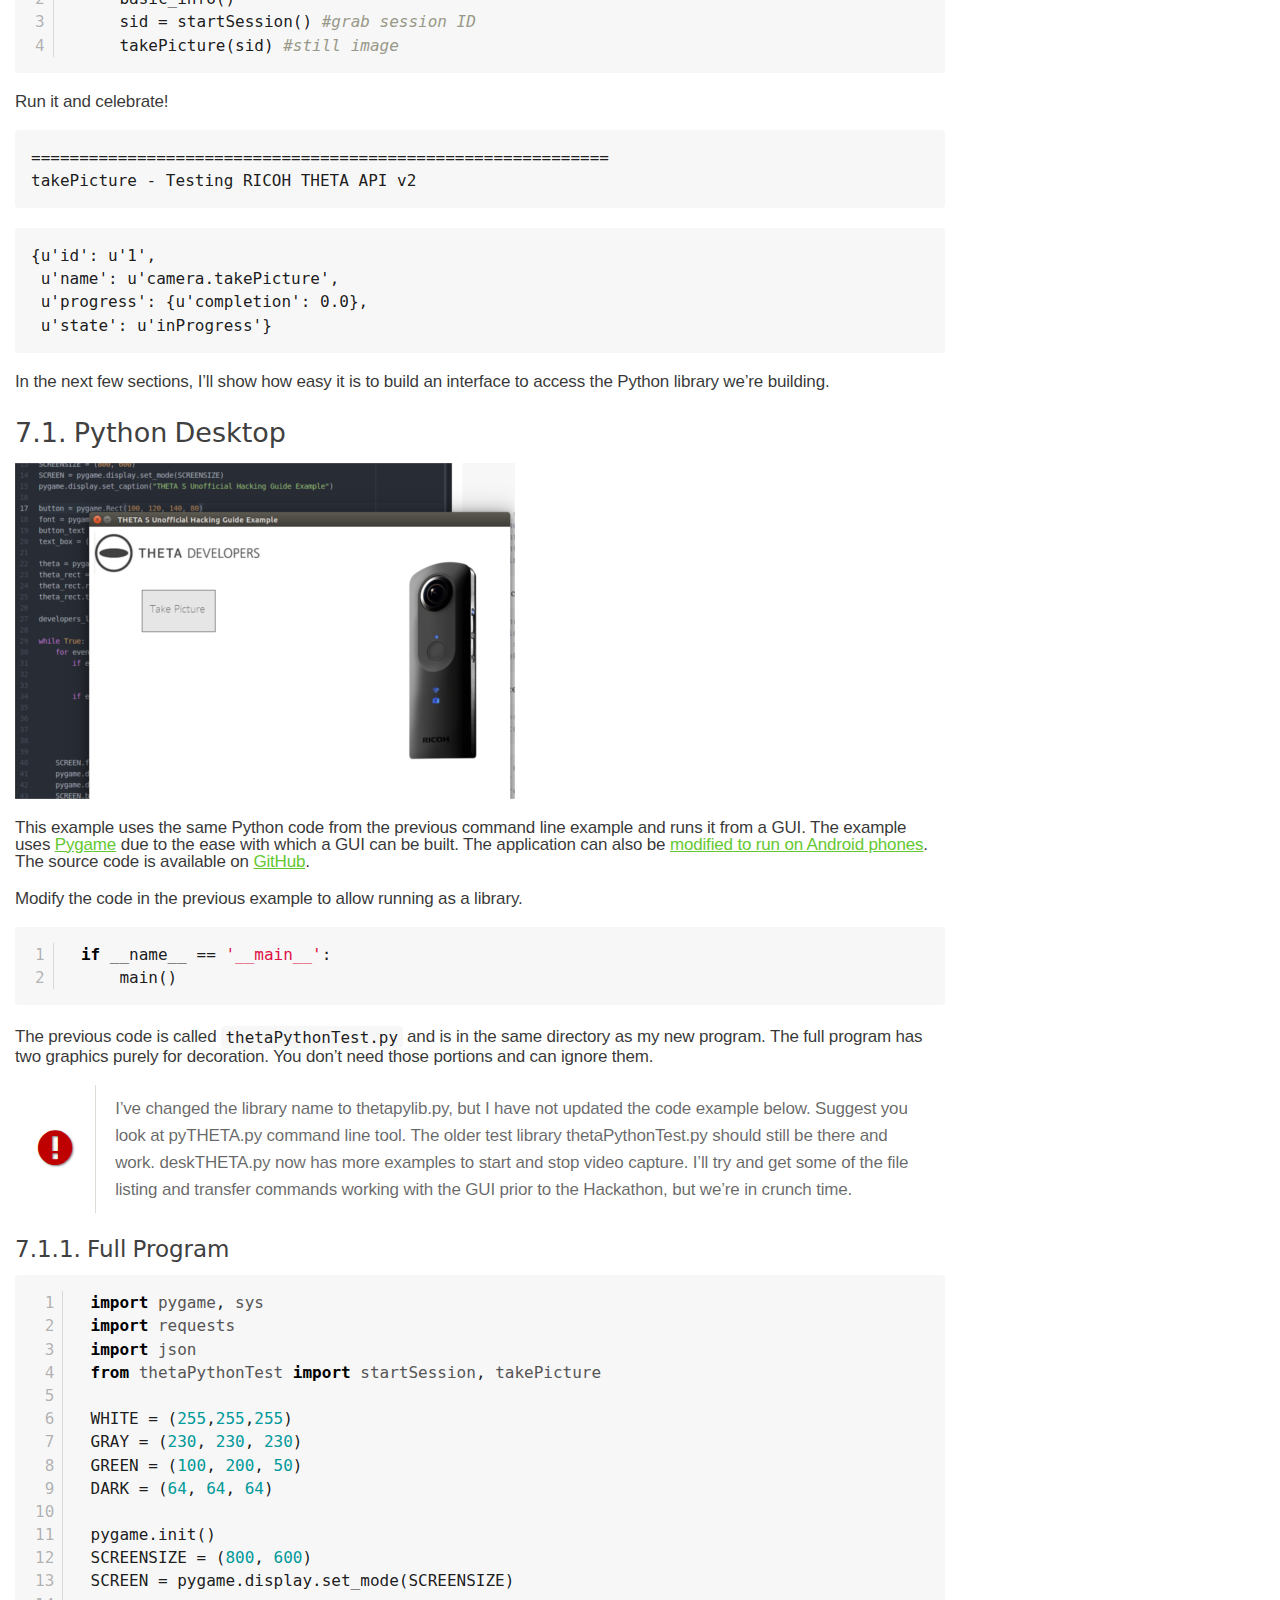
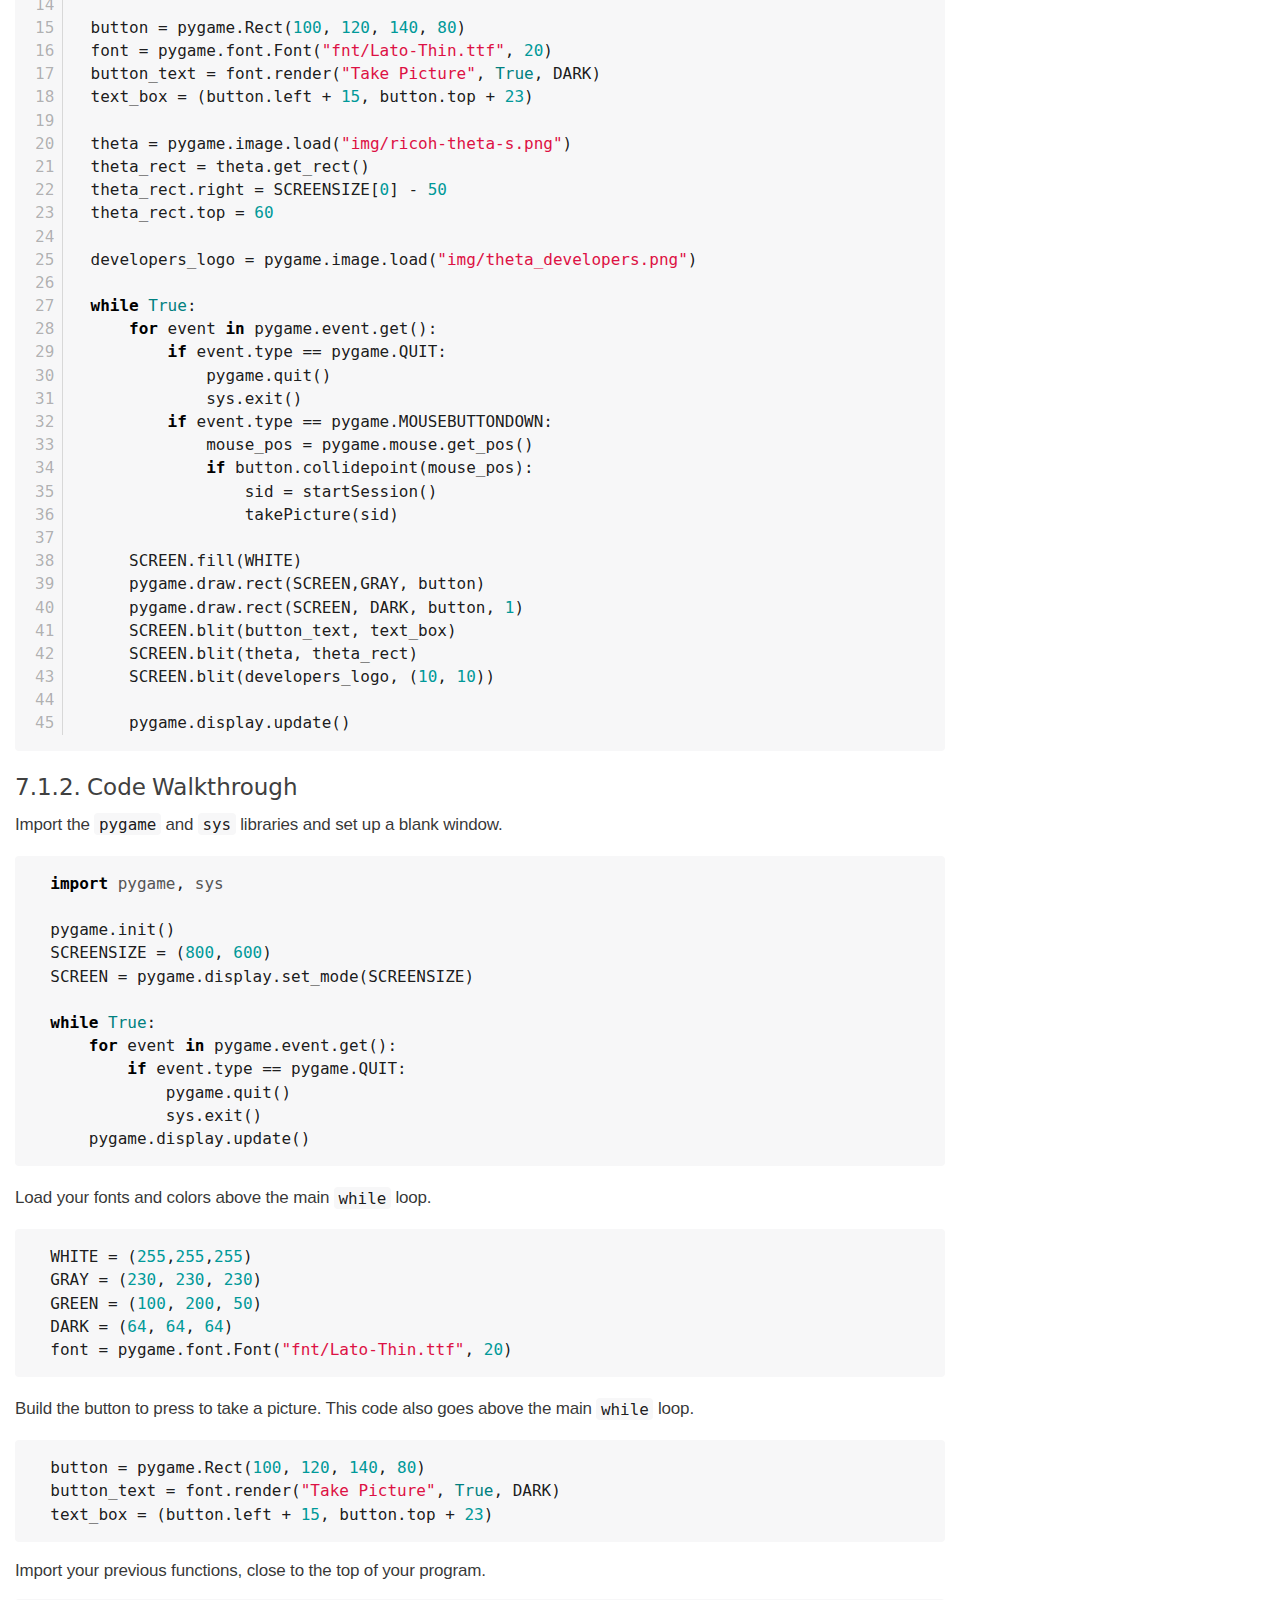
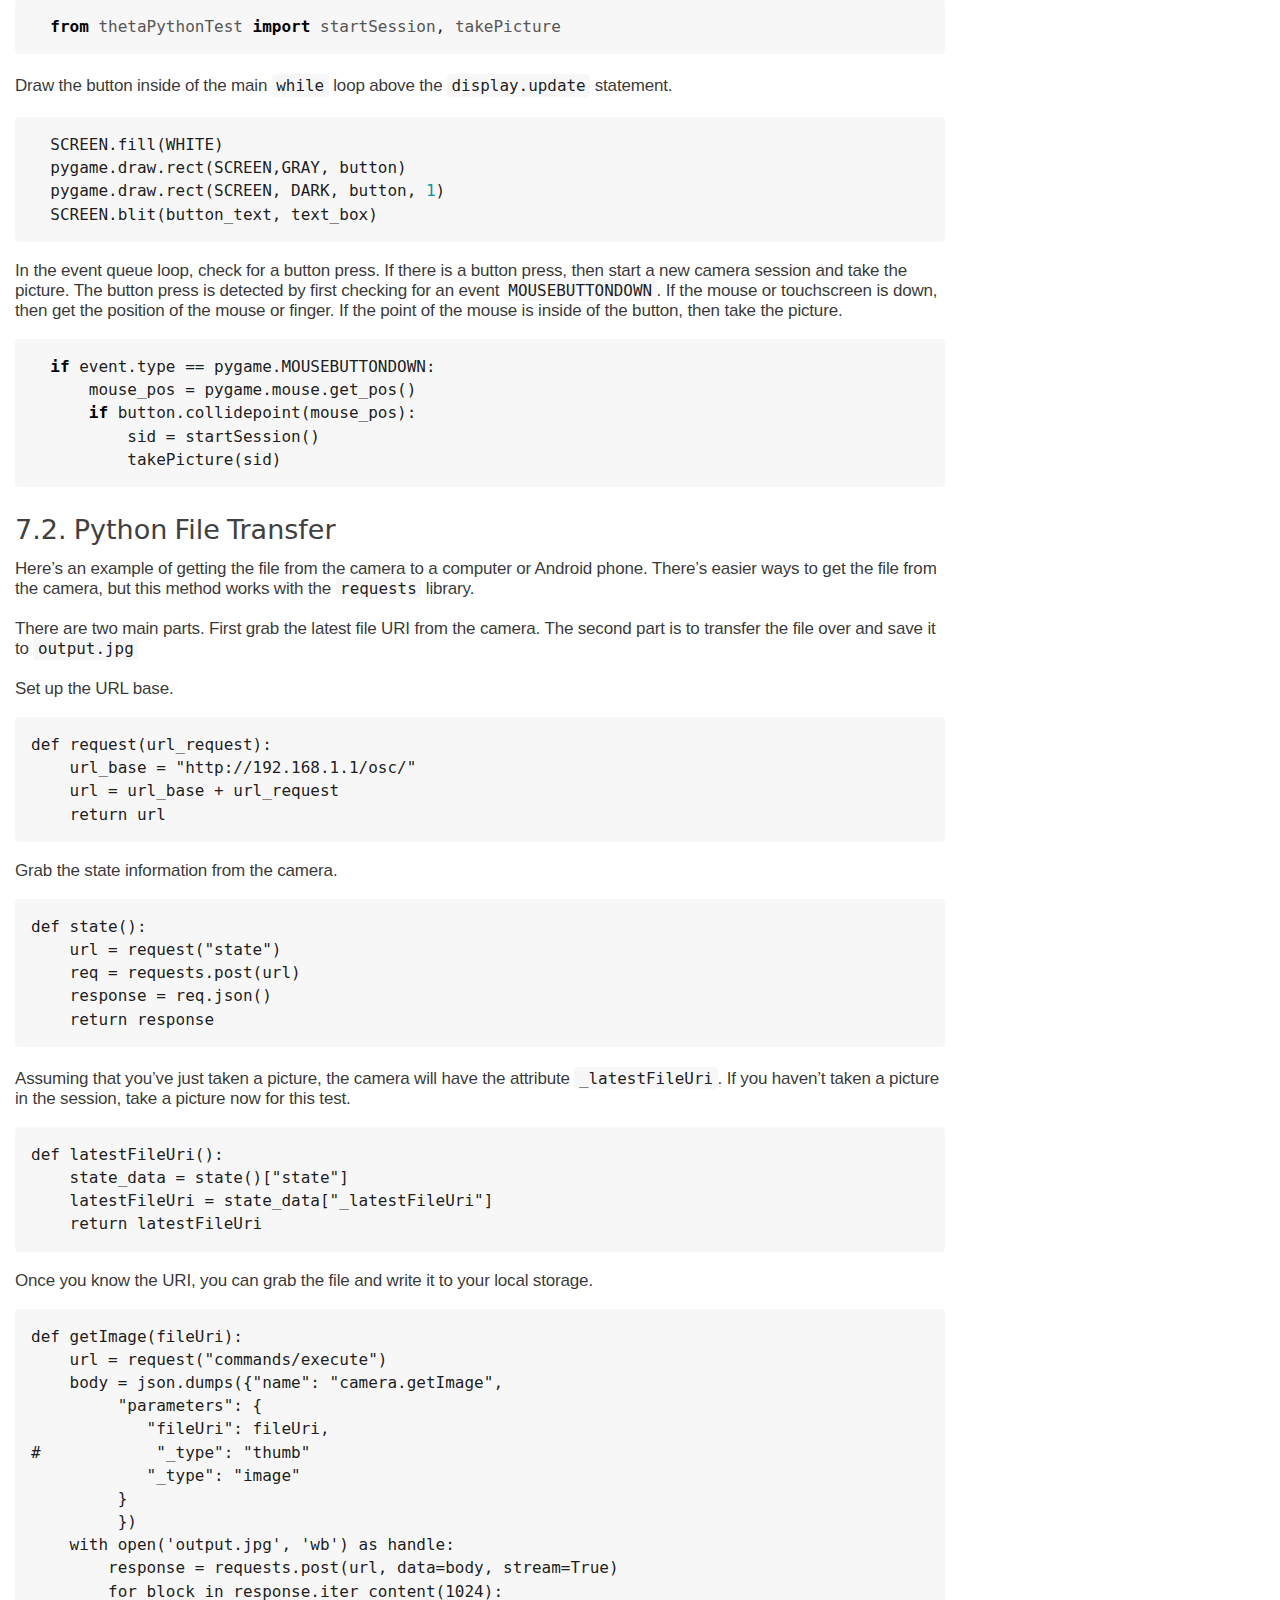
==== commit 93cedd0c: "edited css stylesheet" ====
--- a/index.html
+++ b/index.html
@@ -140,7 +140,7 @@
 
 html, body { font-size: 100%; }
 
-body { background: white; color: rgba(0, 0, 0, 0.8); padding: 0; margin: 0; font-family: "Noto Serif", "DejaVu Serif", serif; font-weight: normal; font-style: normal; line-height: 1; position: relative; cursor: auto; }
+body { background: white; color: rgba(0, 0, 0, 0.8); padding: 0; margin: 0; font-family: "Source Sans Pro", "Helvetica Neue", Helvetica, Arial, sans-serif; font-weight: normal; font-style: normal; line-height: 1; position: relative; cursor: auto; }
 
 a:hover { cursor: pointer; }
 
@@ -196,7 +196,9 @@
 a img { border: none; }
 
 /* Default paragraph styles */
-p { font-family: inherit; font-weight: normal; font-size: 1em; line-height: 1.6; margin-bottom: 1.25em; text-rendering: optimizeLegibility; }
+/*p { font-family: inherit; font-weight: normal; font-size: 1em; line-height: 1.6; margin-bottom: 1.25em; text-rendering: optimizeLegibility; }*/
+{ font-family: "Source Sans Pro", "Helvetica Neue", Helvetica, Arial, sans-serif; font-weight: normal; font-size: 1em; line-height: 1.6; margin-bottom: 1.25em; text-rendering: optimizeLegibility; }
+
 p aside { font-size: 0.875em; line-height: 1.35; font-style: italic; }
 
 /* Default header styles */
@@ -381,7 +383,7 @@
 
 .audioblock, .imageblock, .literalblock, .listingblock, .stemblock, .videoblock { margin-bottom: 1.25em; }
 
-.admonitionblock td.content > .title, .audioblock > .title, .exampleblock > .title, .imageblock > .title, .listingblock > .title, .literalblock > .title, .stemblock > .title, .openblock > .title, .paragraph > .title, .quoteblock > .title, table.tableblock > .title, .verseblock > .title, .videoblock > .title, .dlist > .title, .olist > .title, .ulist > .title, .qlist > .title, .hdlist > .title { text-rendering: optimizeLegibility; text-align: left; font-family: "Noto Serif", "DejaVu Serif", serif; font-size: 1rem; font-style: italic; }
+.admonitionblock td.content > .title, .audioblock > .title, .exampleblock > .title, .imageblock > .title, .listingblock > .title, .literalblock > .title, .stemblock > .title, .openblock > .title, .paragraph > .title, .quoteblock > .title, table.tableblock > .title, .verseblock > .title, .videoblock > .title, .dlist > .title, .olist > .title, .ulist > .title, .qlist > .title, .hdlist > .title { text-rendering: optimizeLegibility; text-align: left; font-family: "Source Sans Pro", "Helvetica Neue", Helvetica, Arial, sans-serif; font-size: 1rem; font-style: italic; }
 
 table.tableblock > caption.title { white-space: nowrap; overflow: visible; max-width: 0; }
 
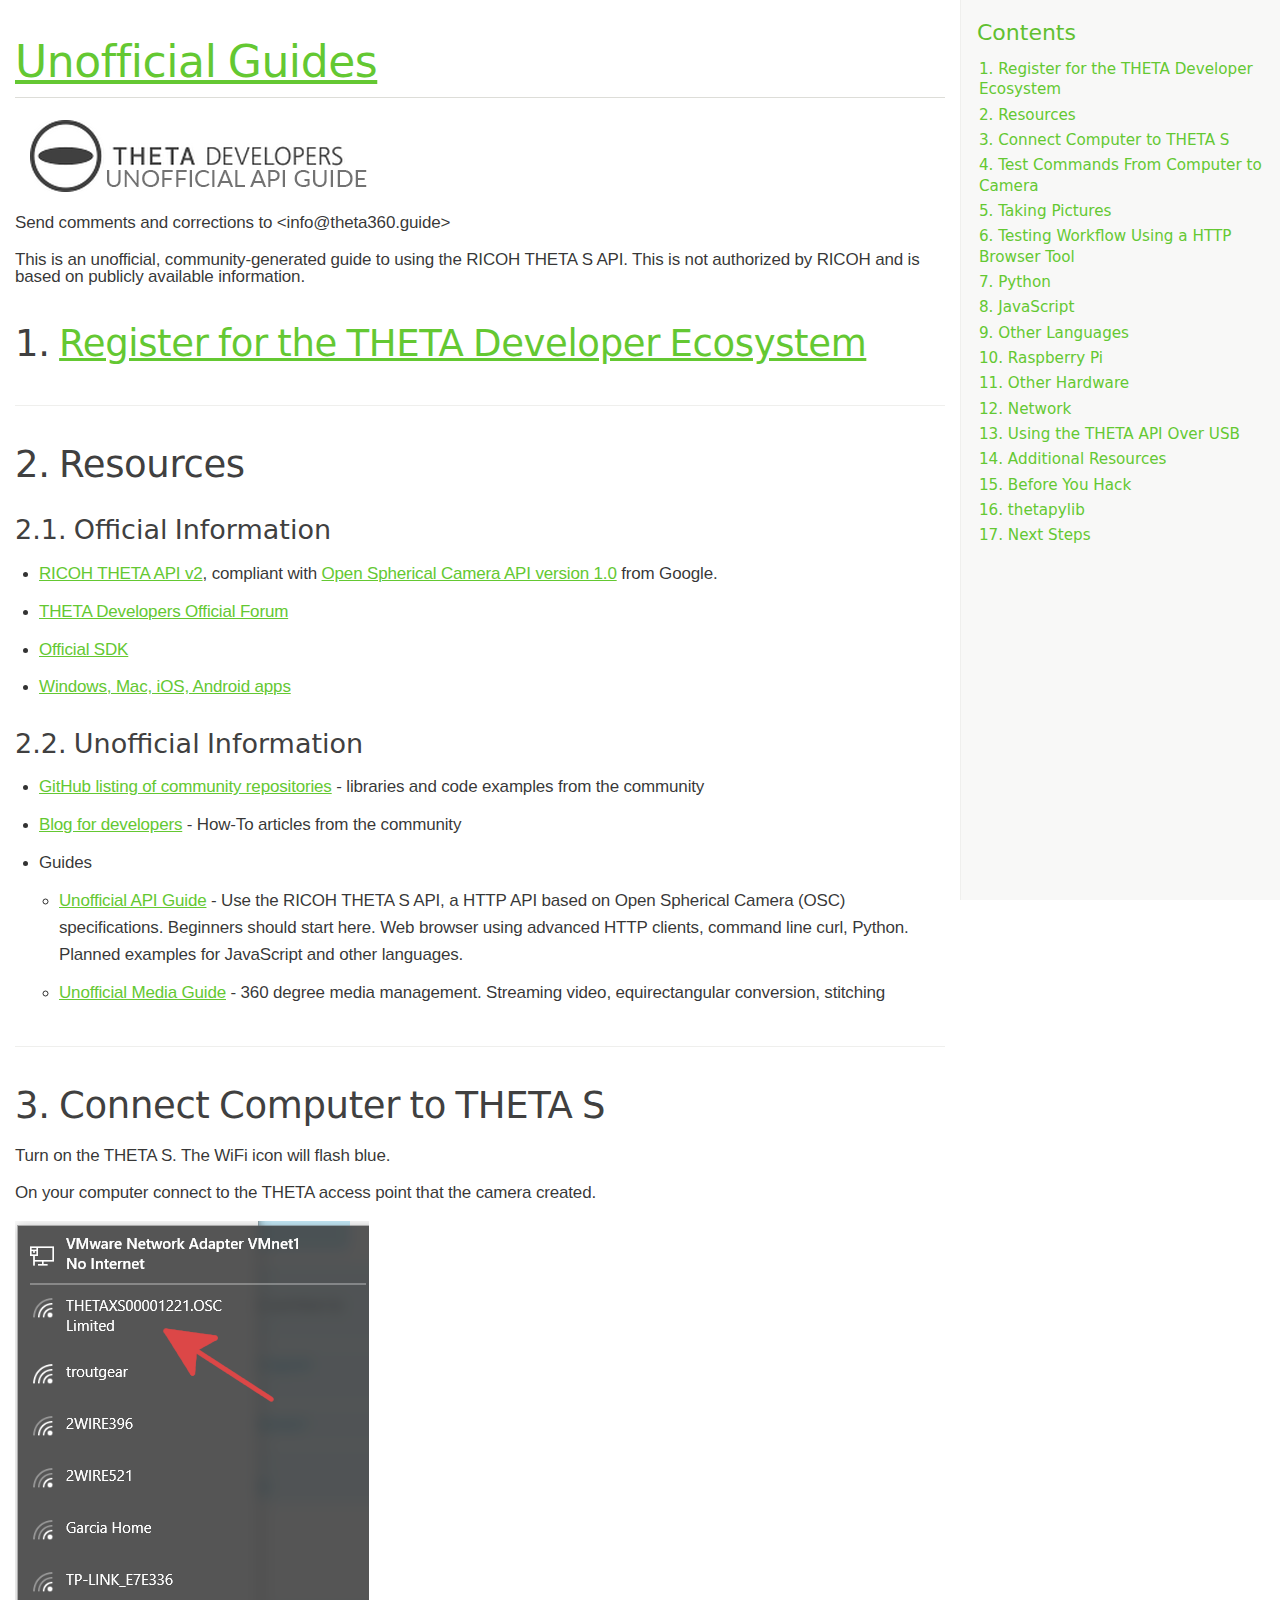
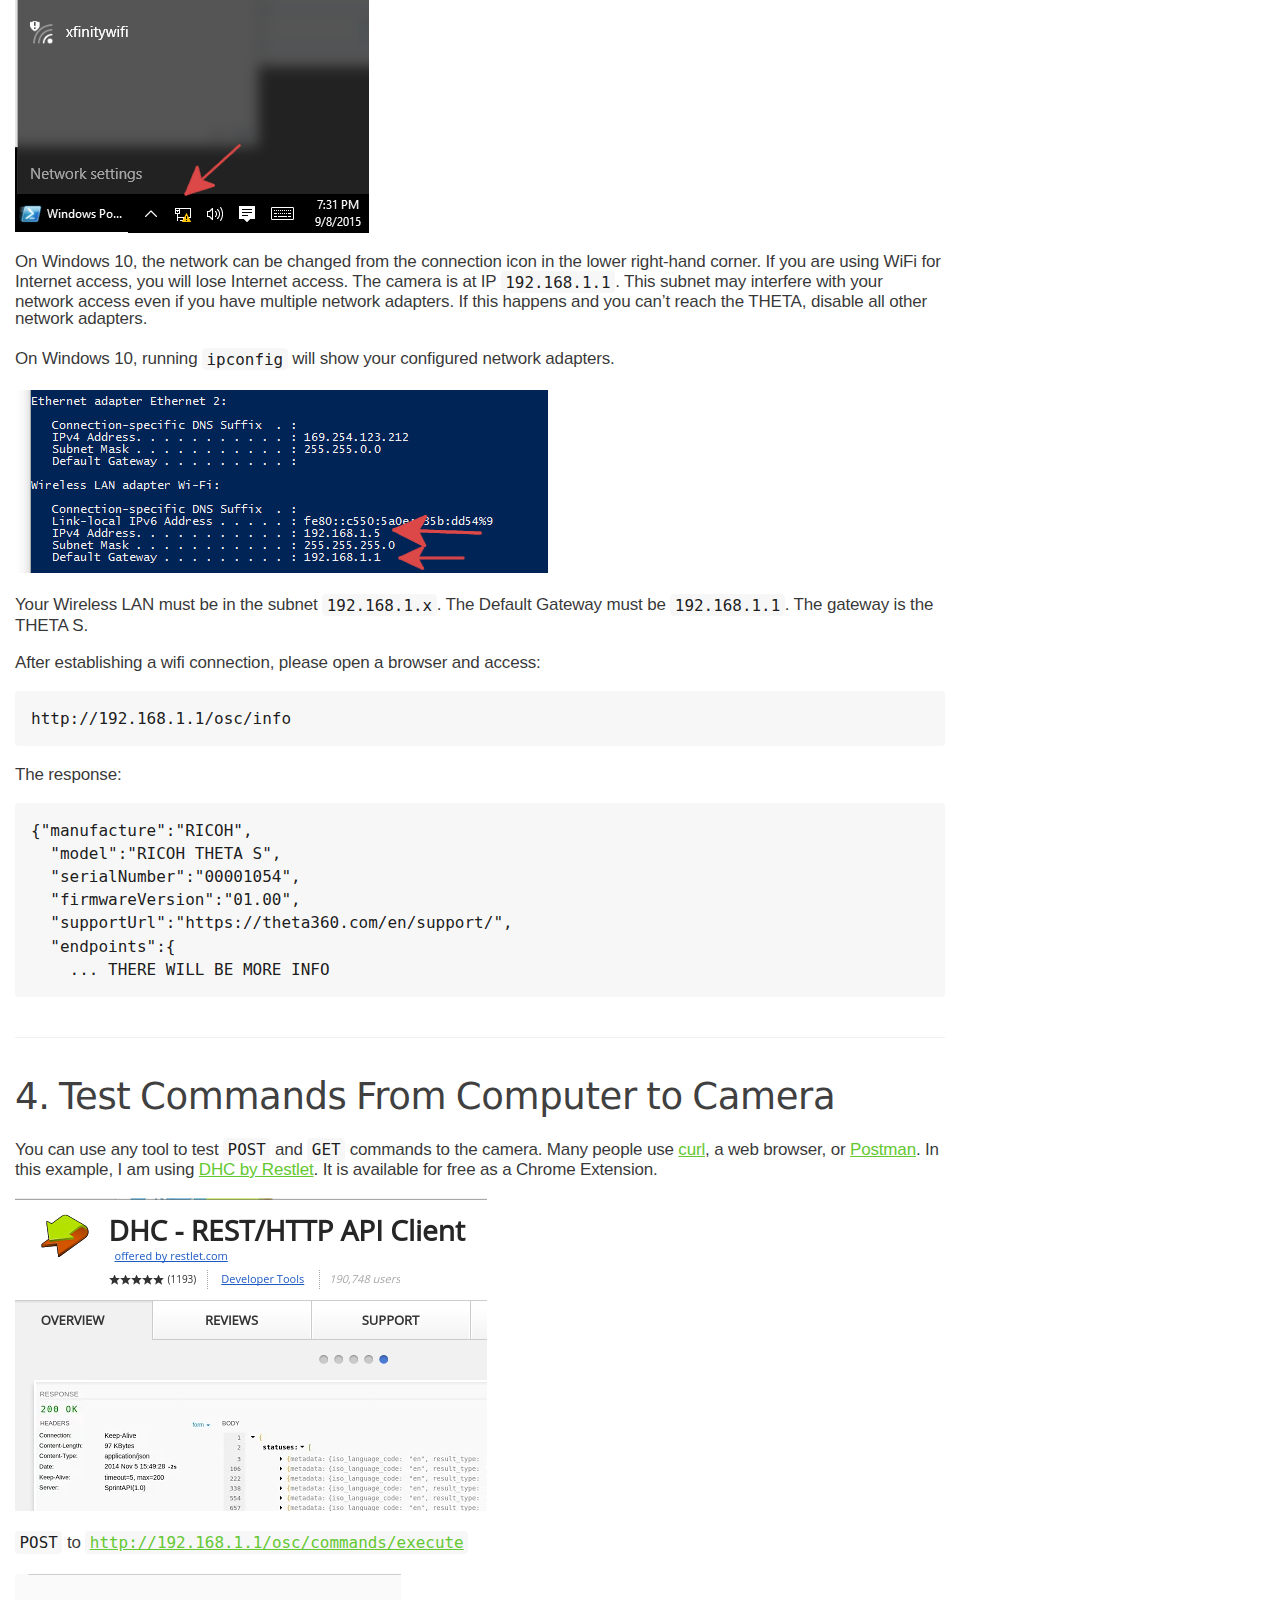
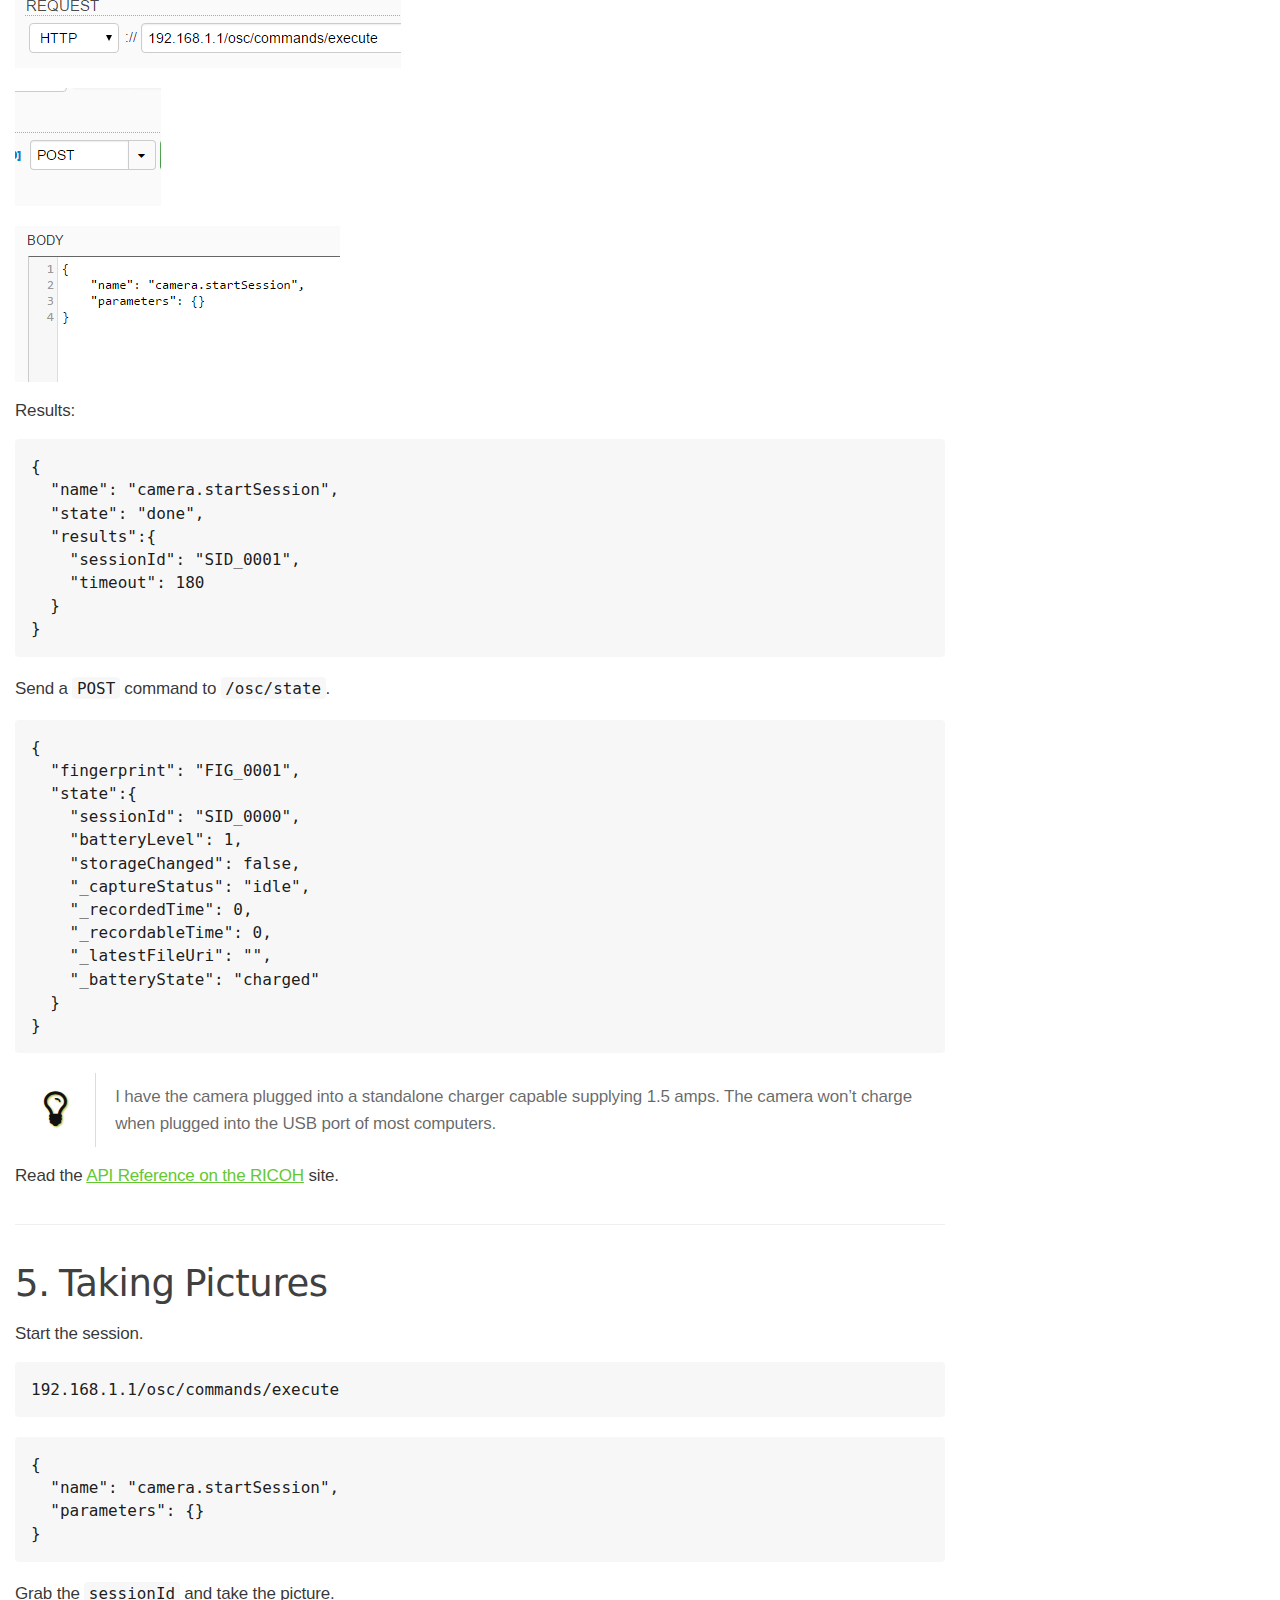
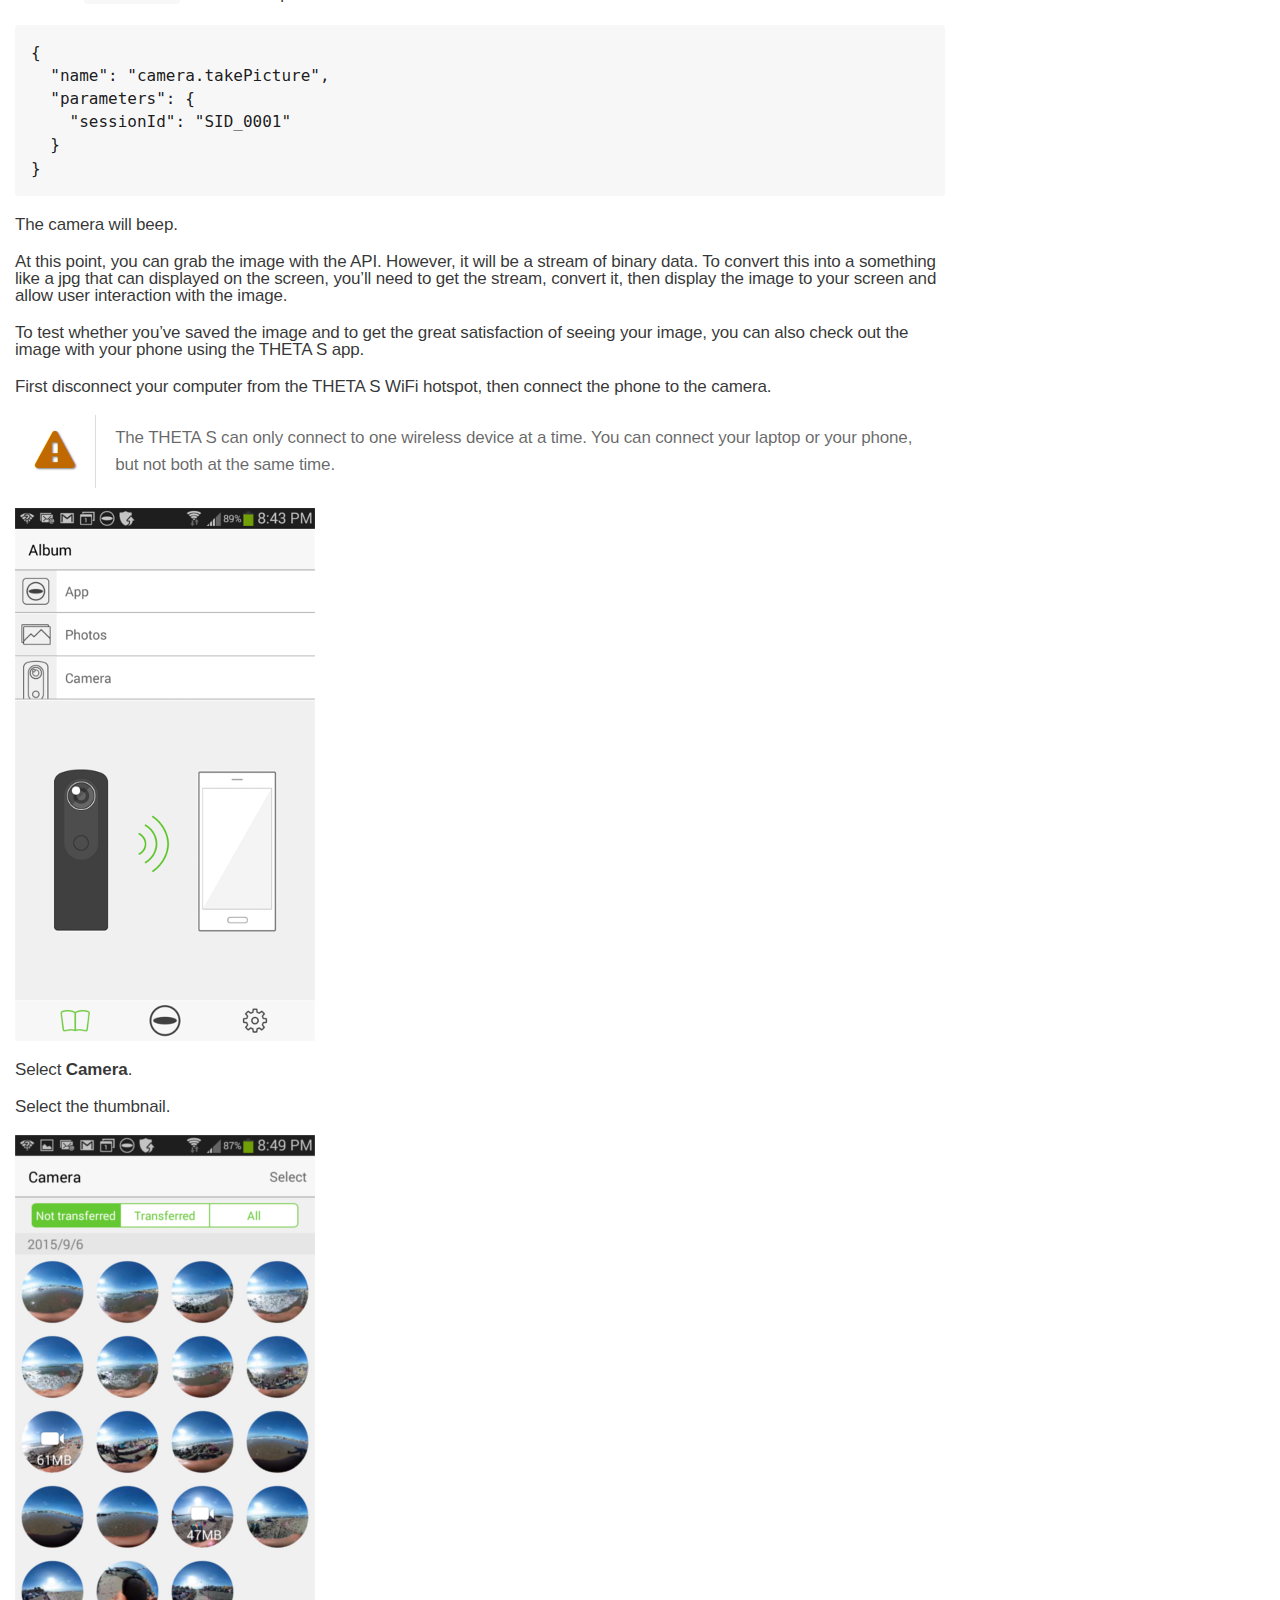
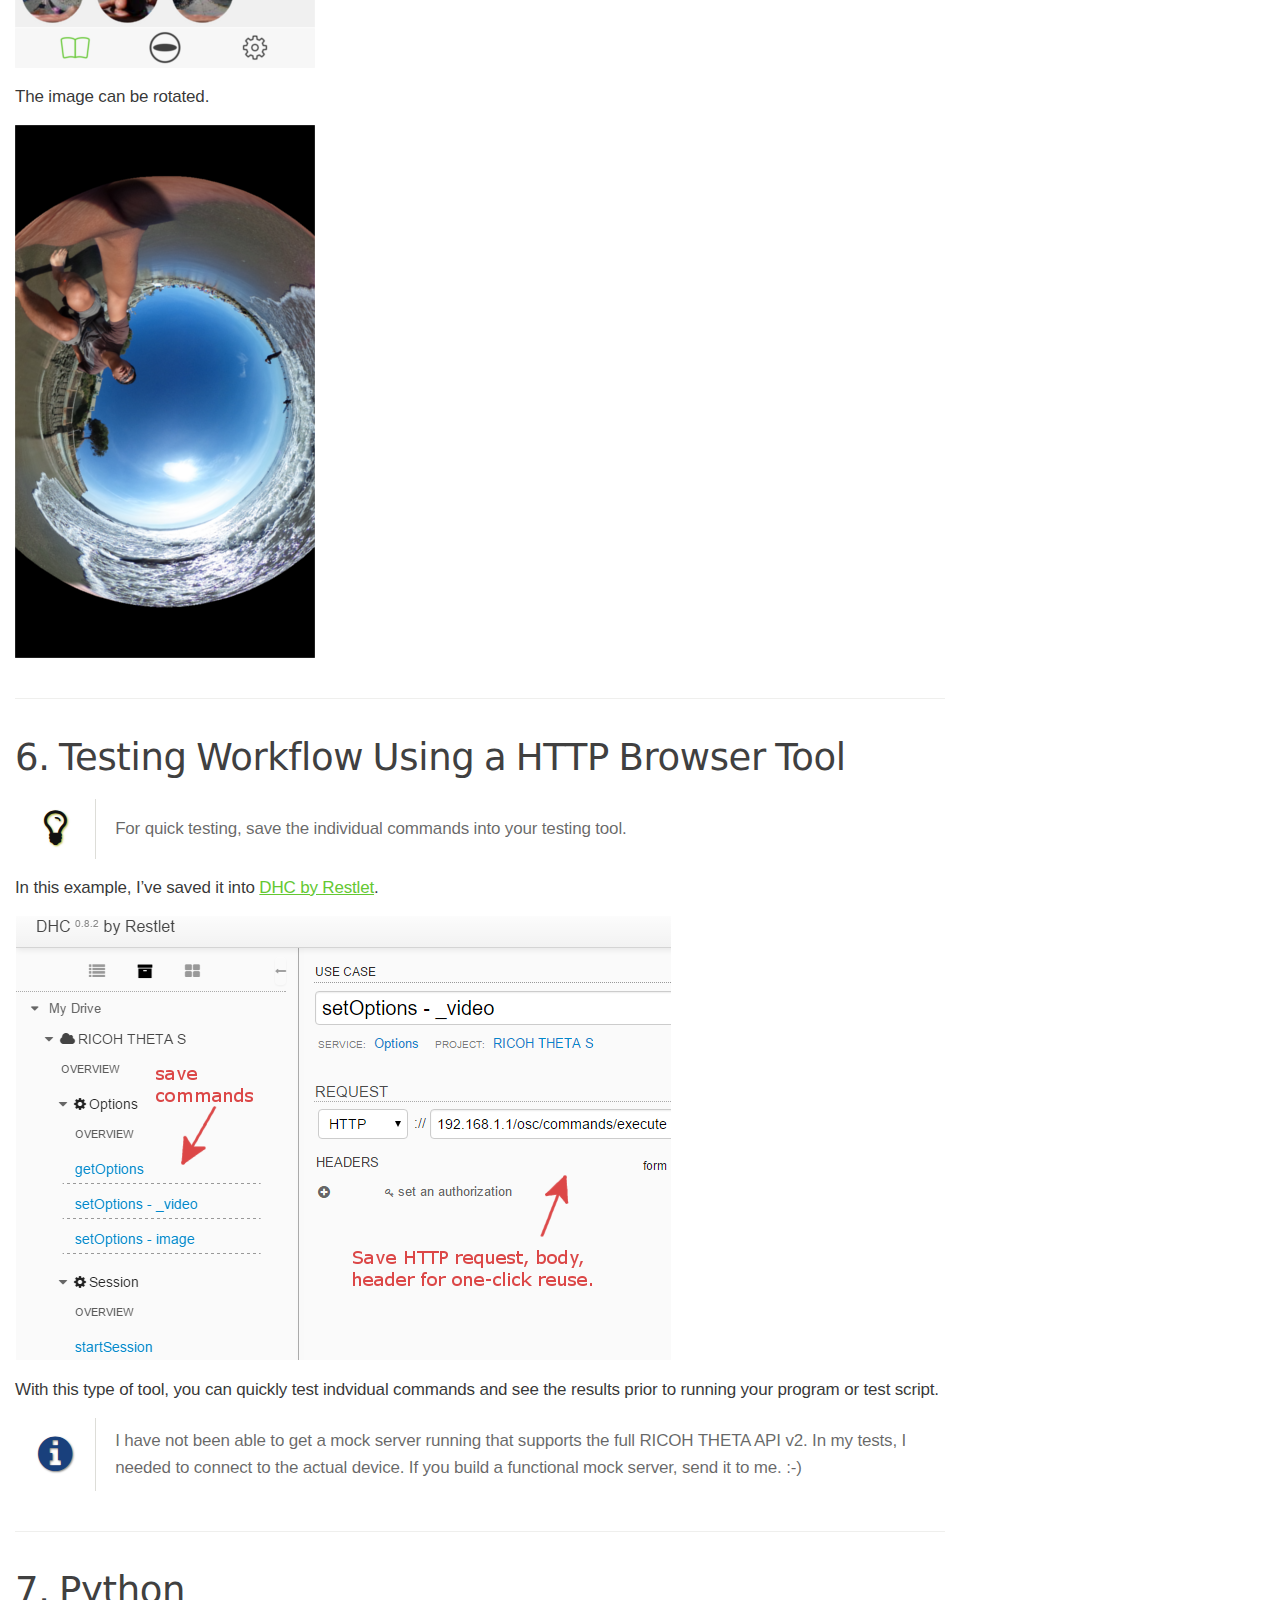
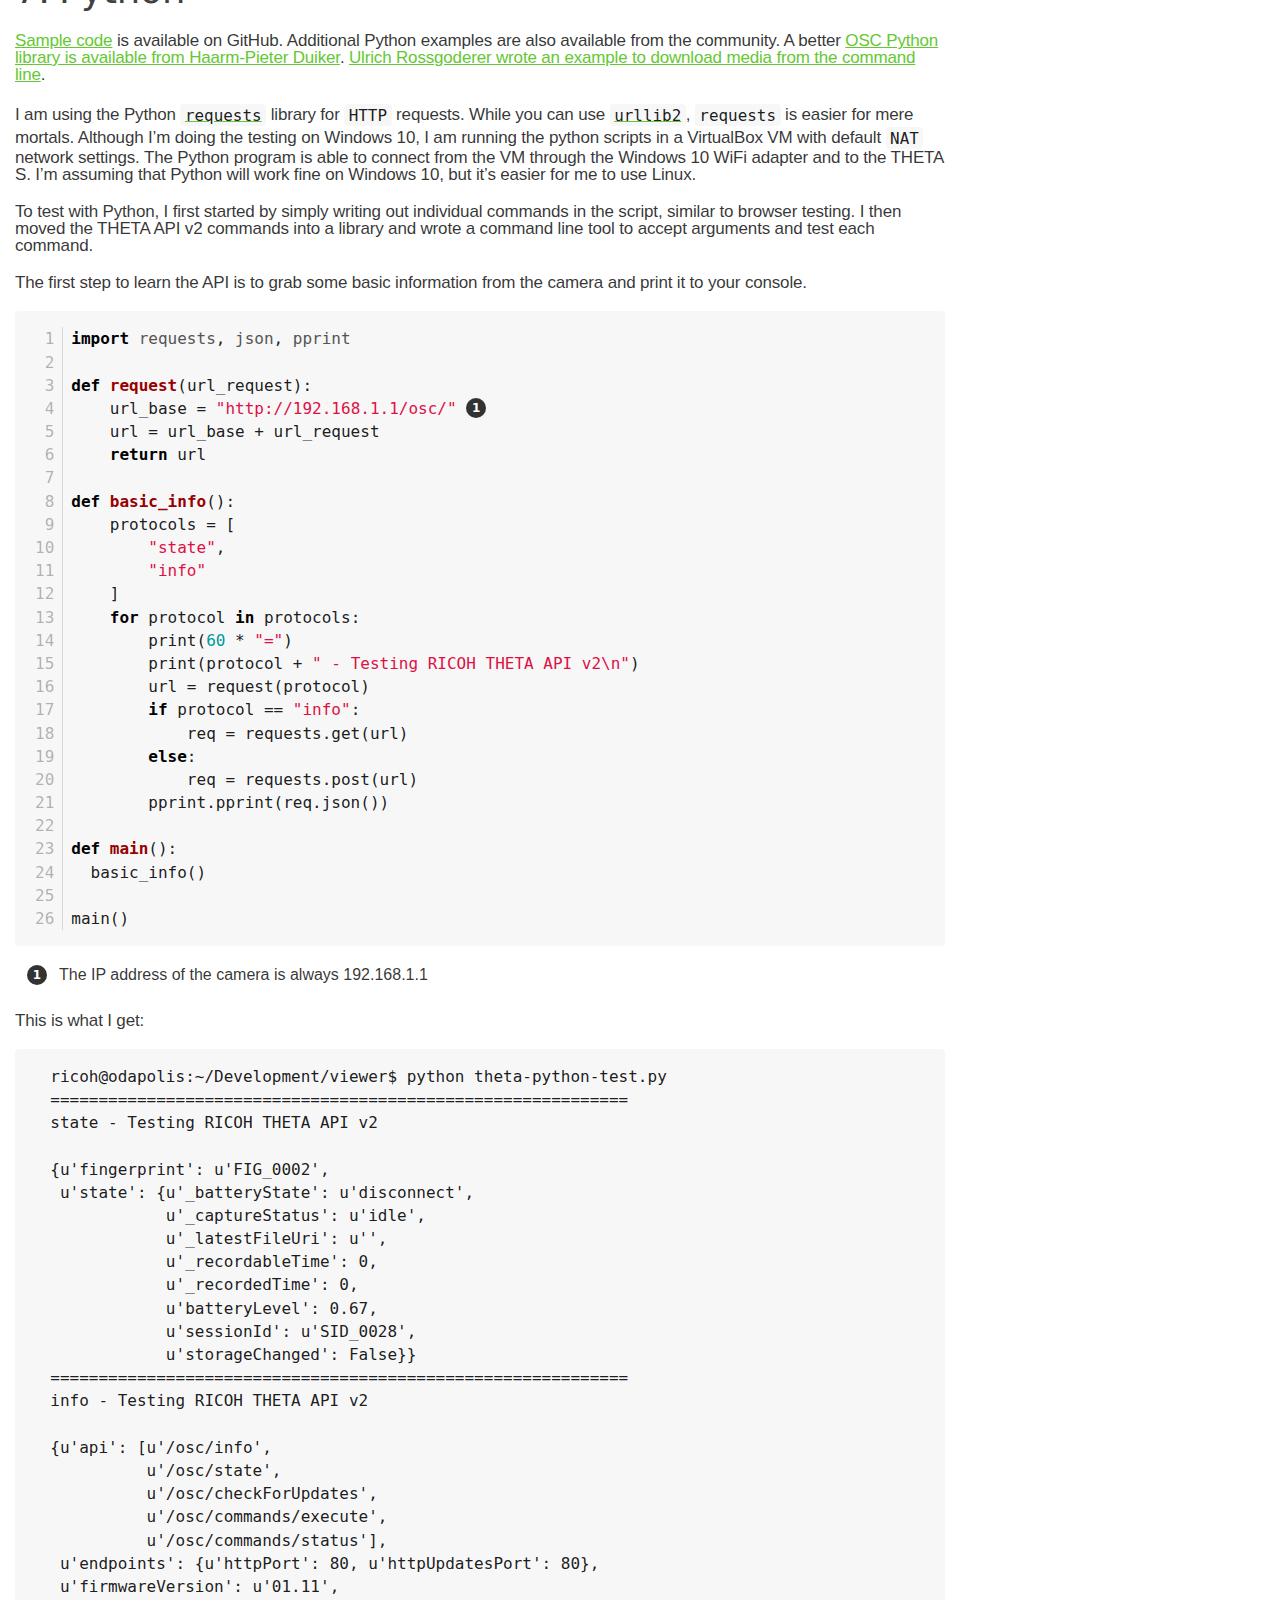
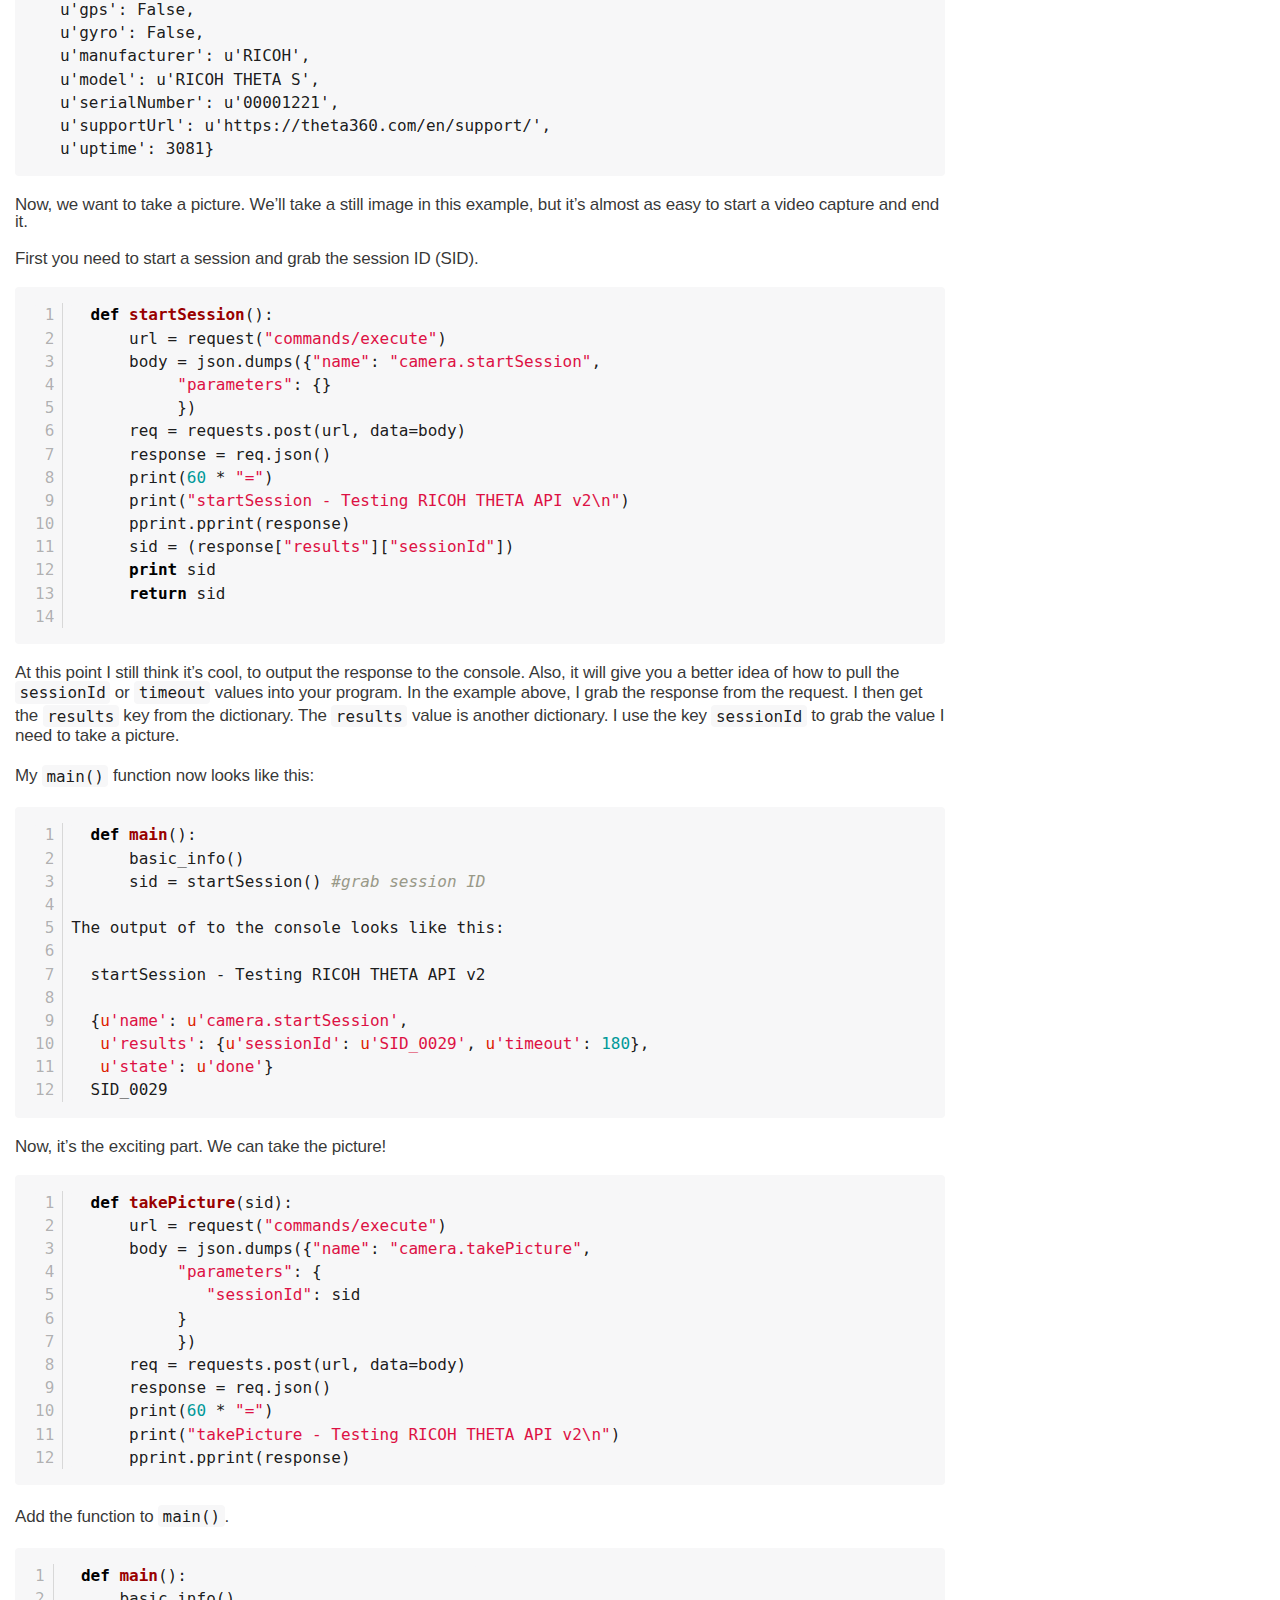
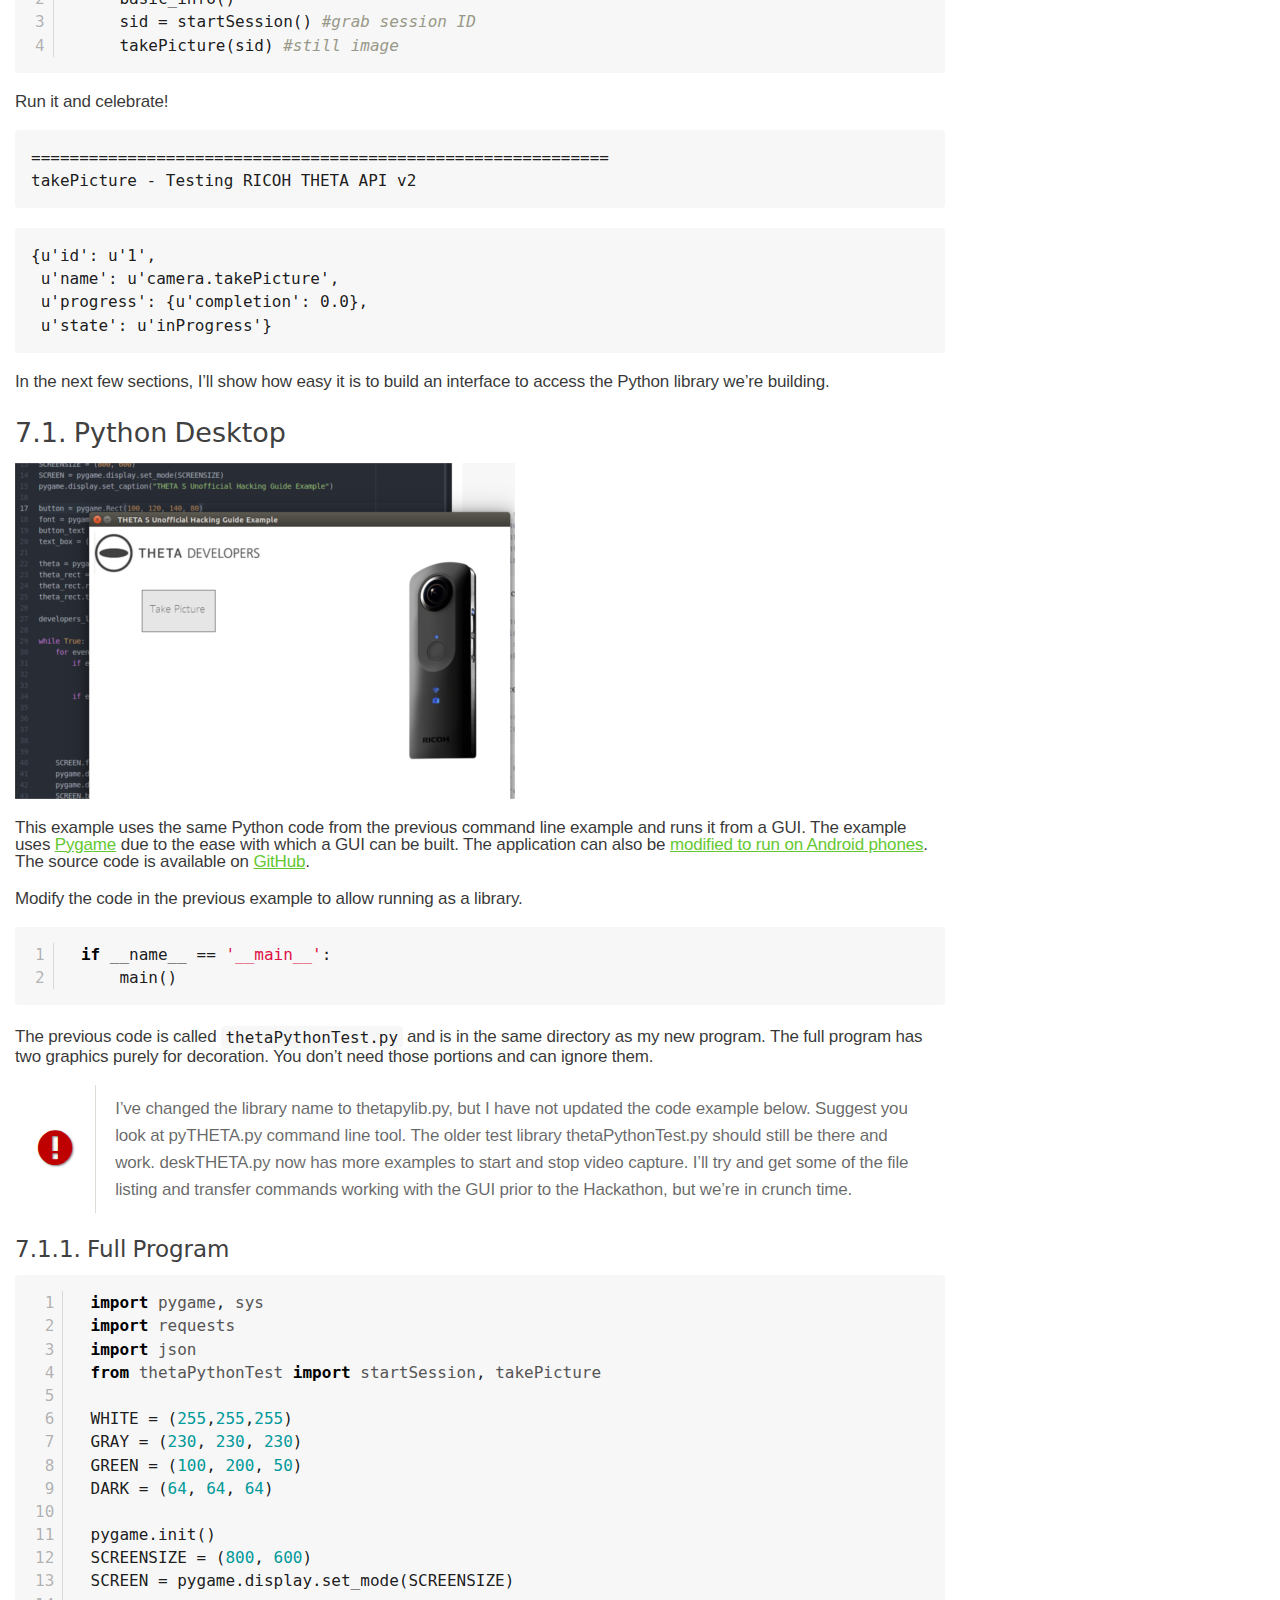
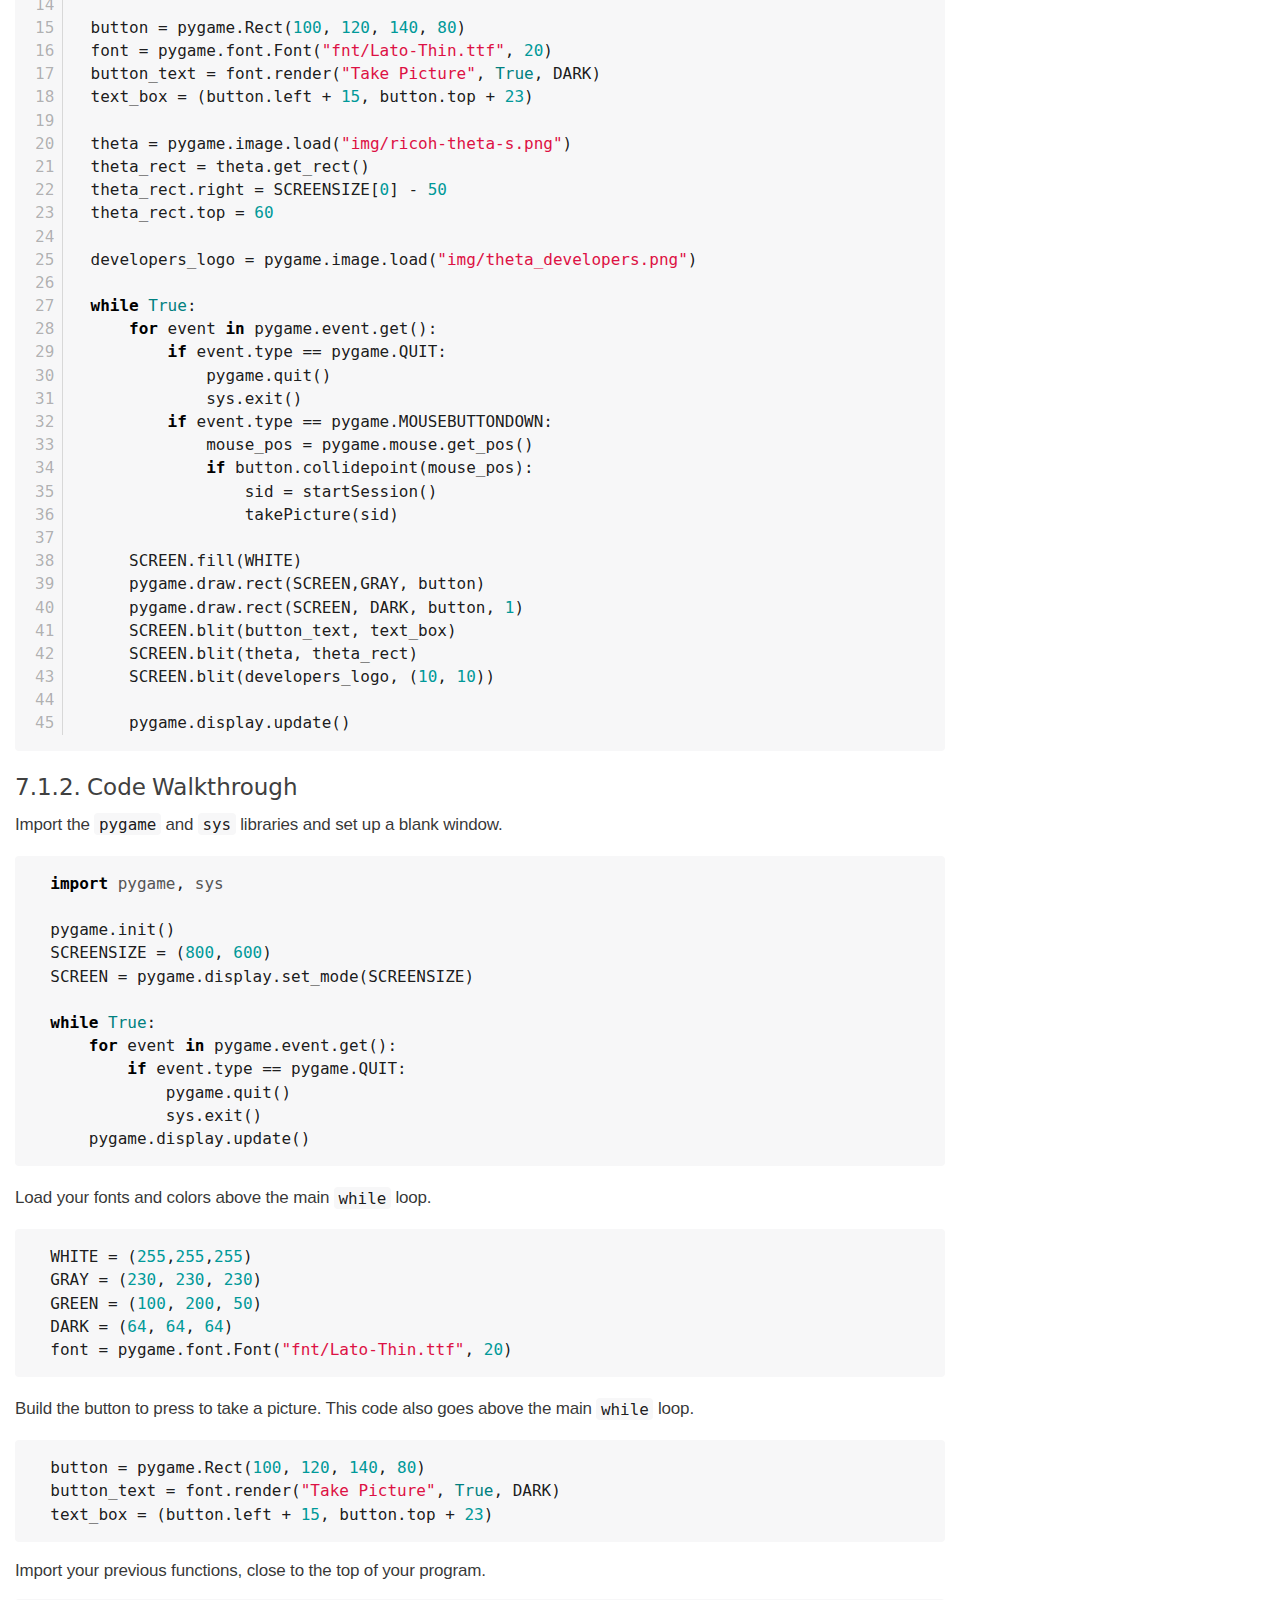
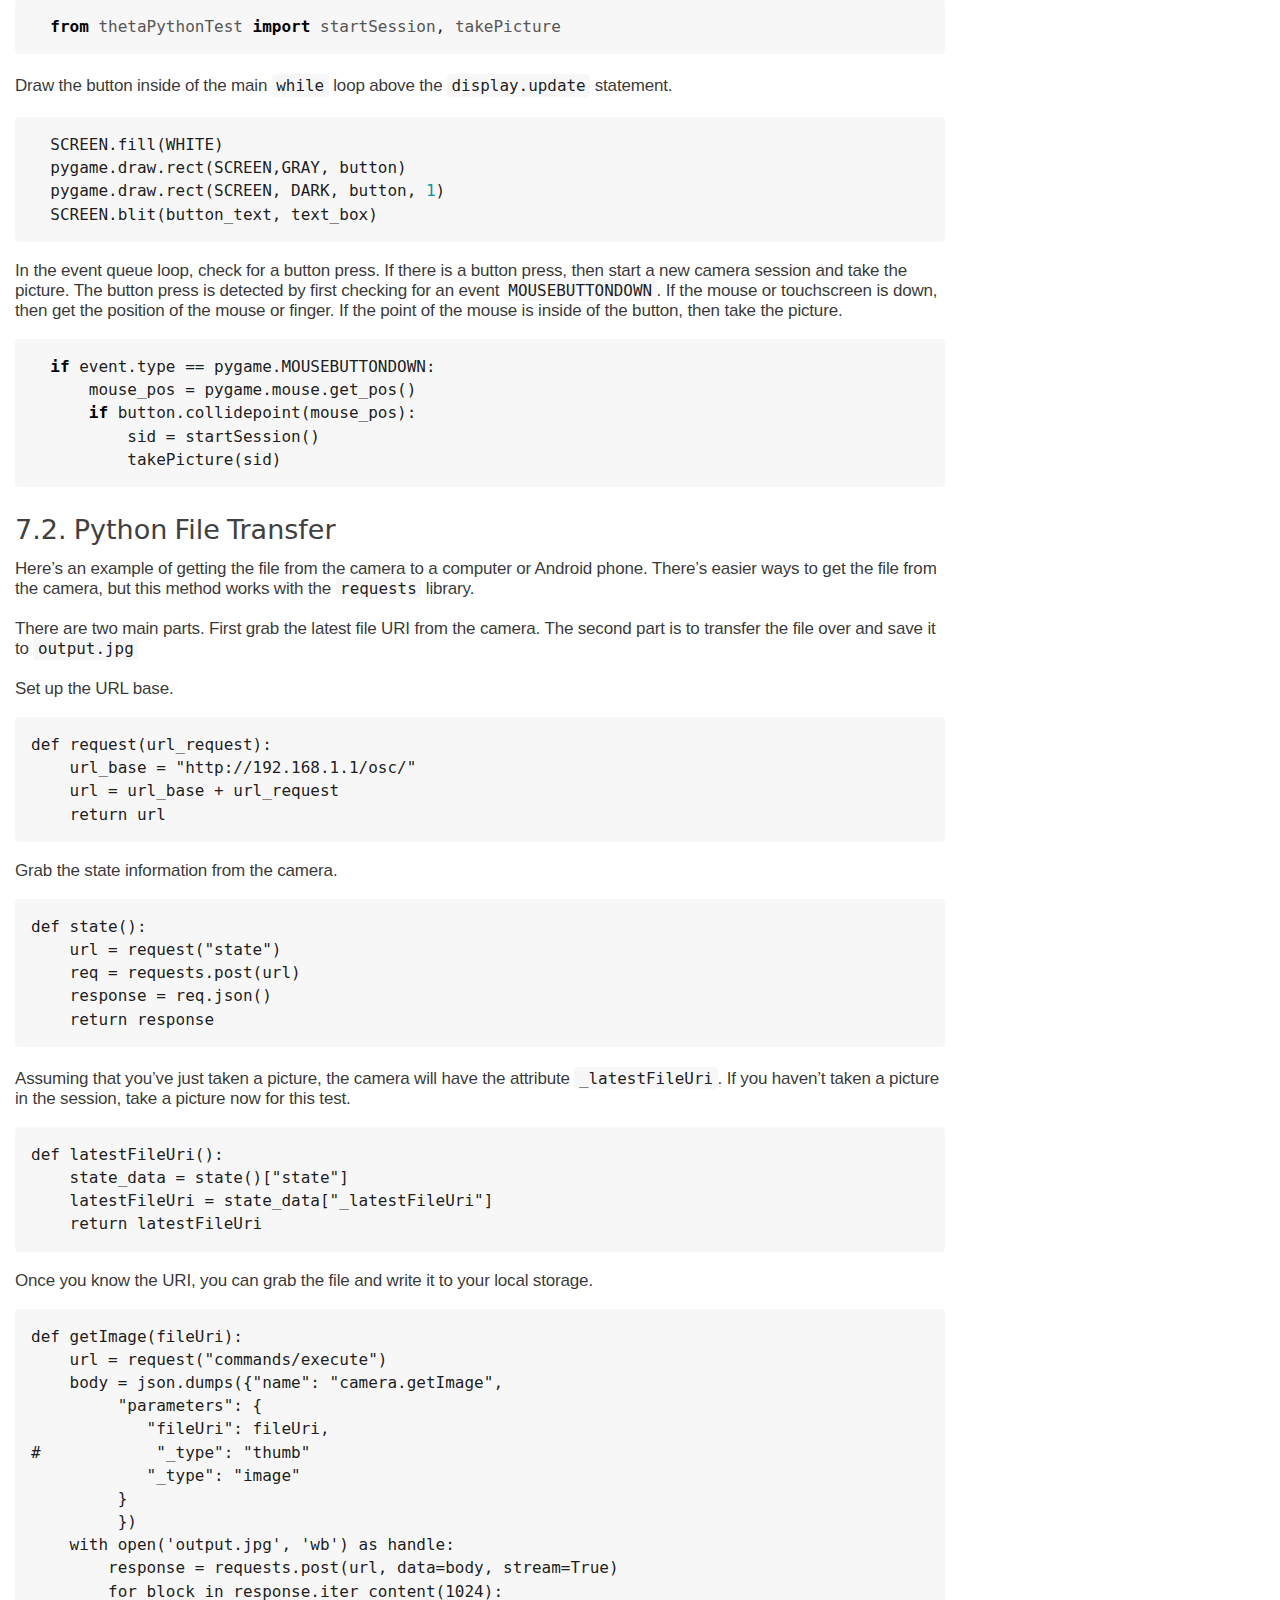
==== commit 4e3dd4c5: "edited css stylesheet" ====
--- a/index.html
+++ b/index.html
@@ -345,7 +345,7 @@
 #toc a { text-decoration: none; }
 #toc a:active { text-decoration: underline; }
 
-#toctitle { color: #7a2518; font-size: 1.2em; }
+#toctitle { color: #60c030; font-size: 1.2em; }
 
 @media only screen and (min-width: 768px) { #toctitle { font-size: 1.375em; }
   body.toc2 { padding-left: 15em; padding-right: 0; }
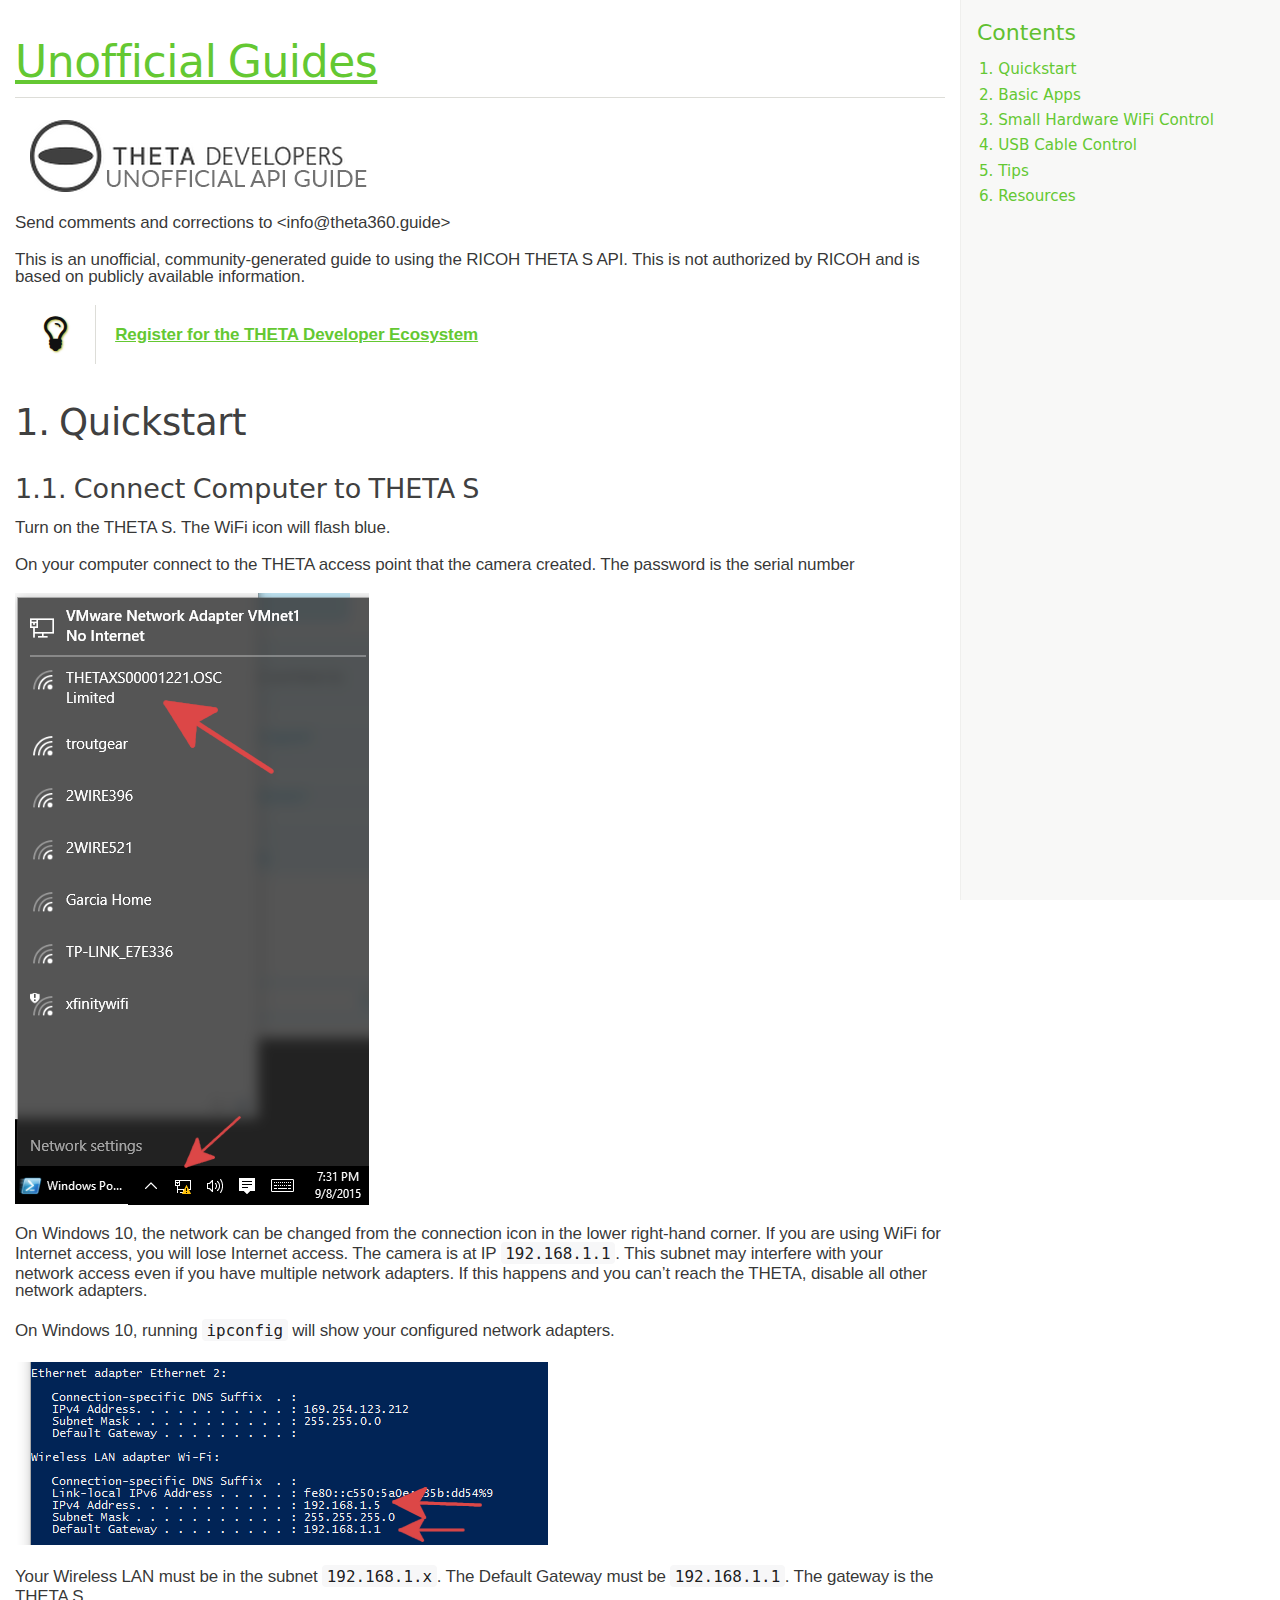
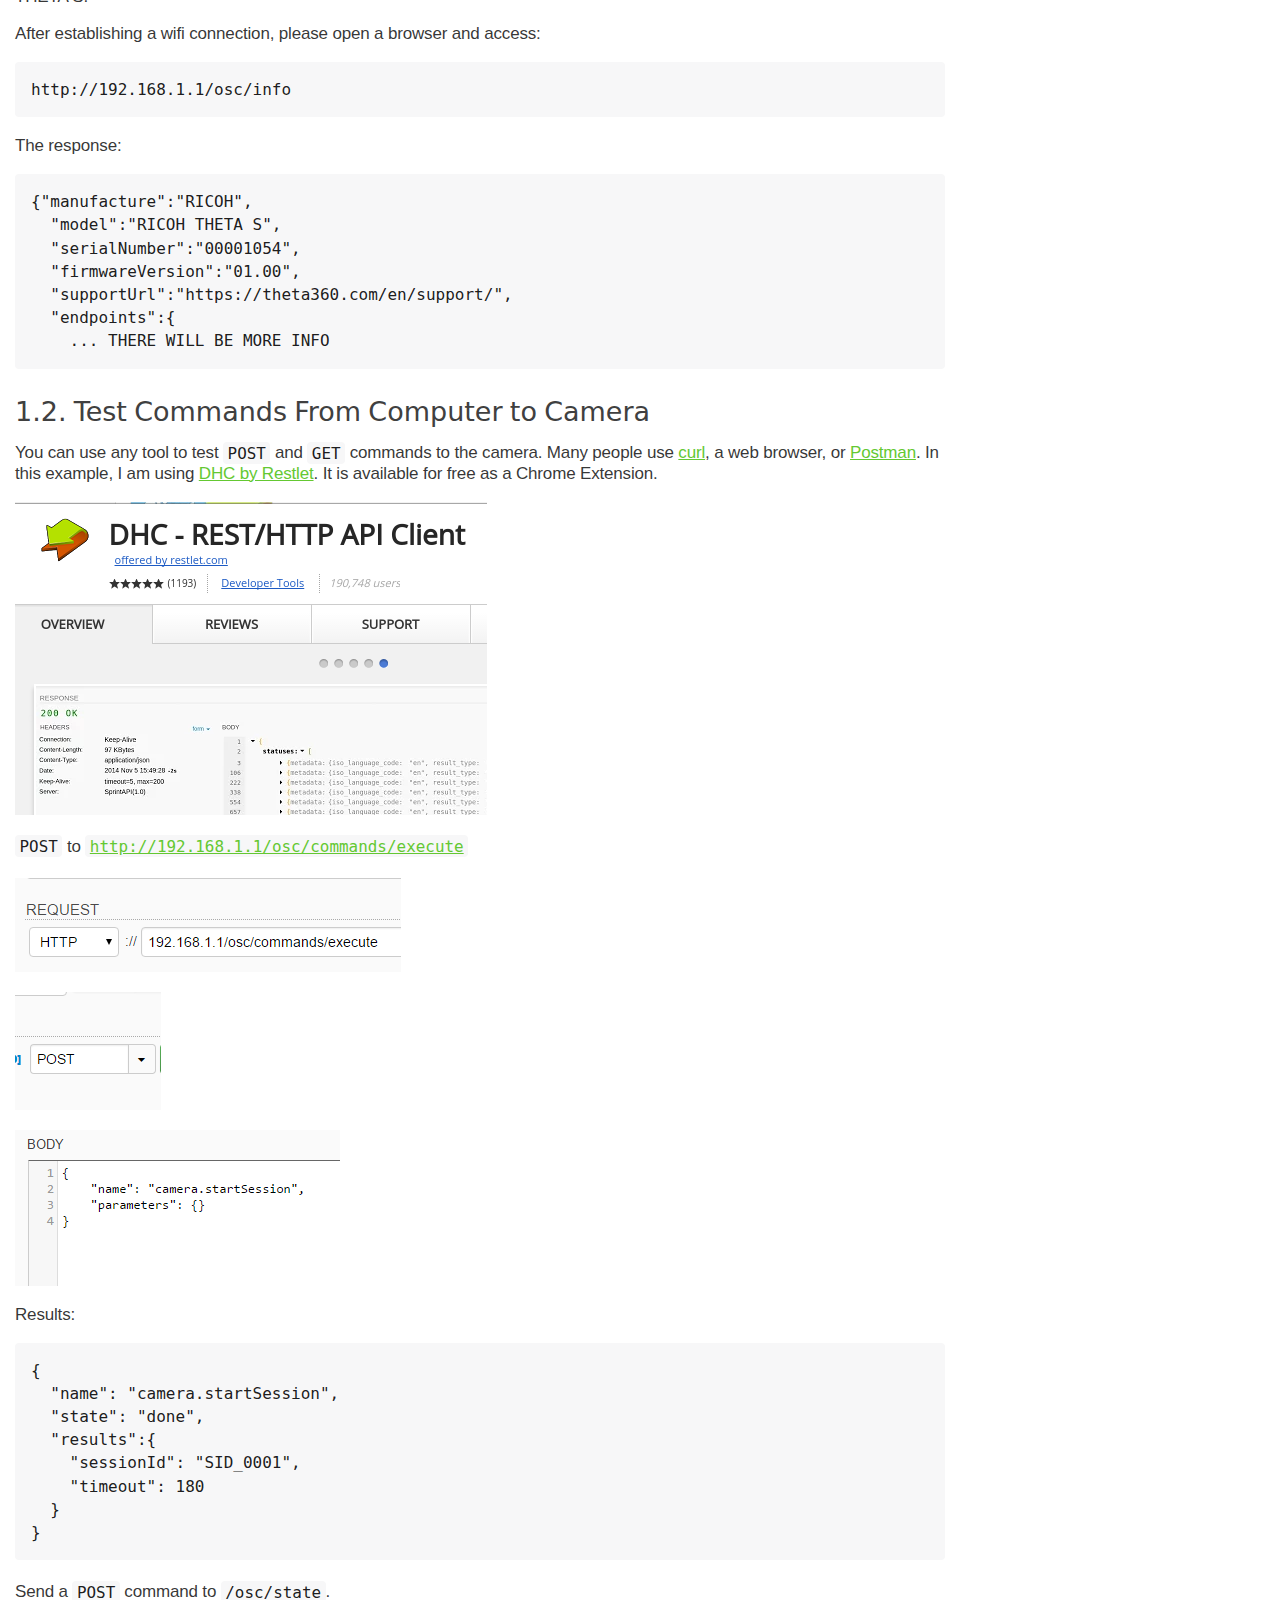
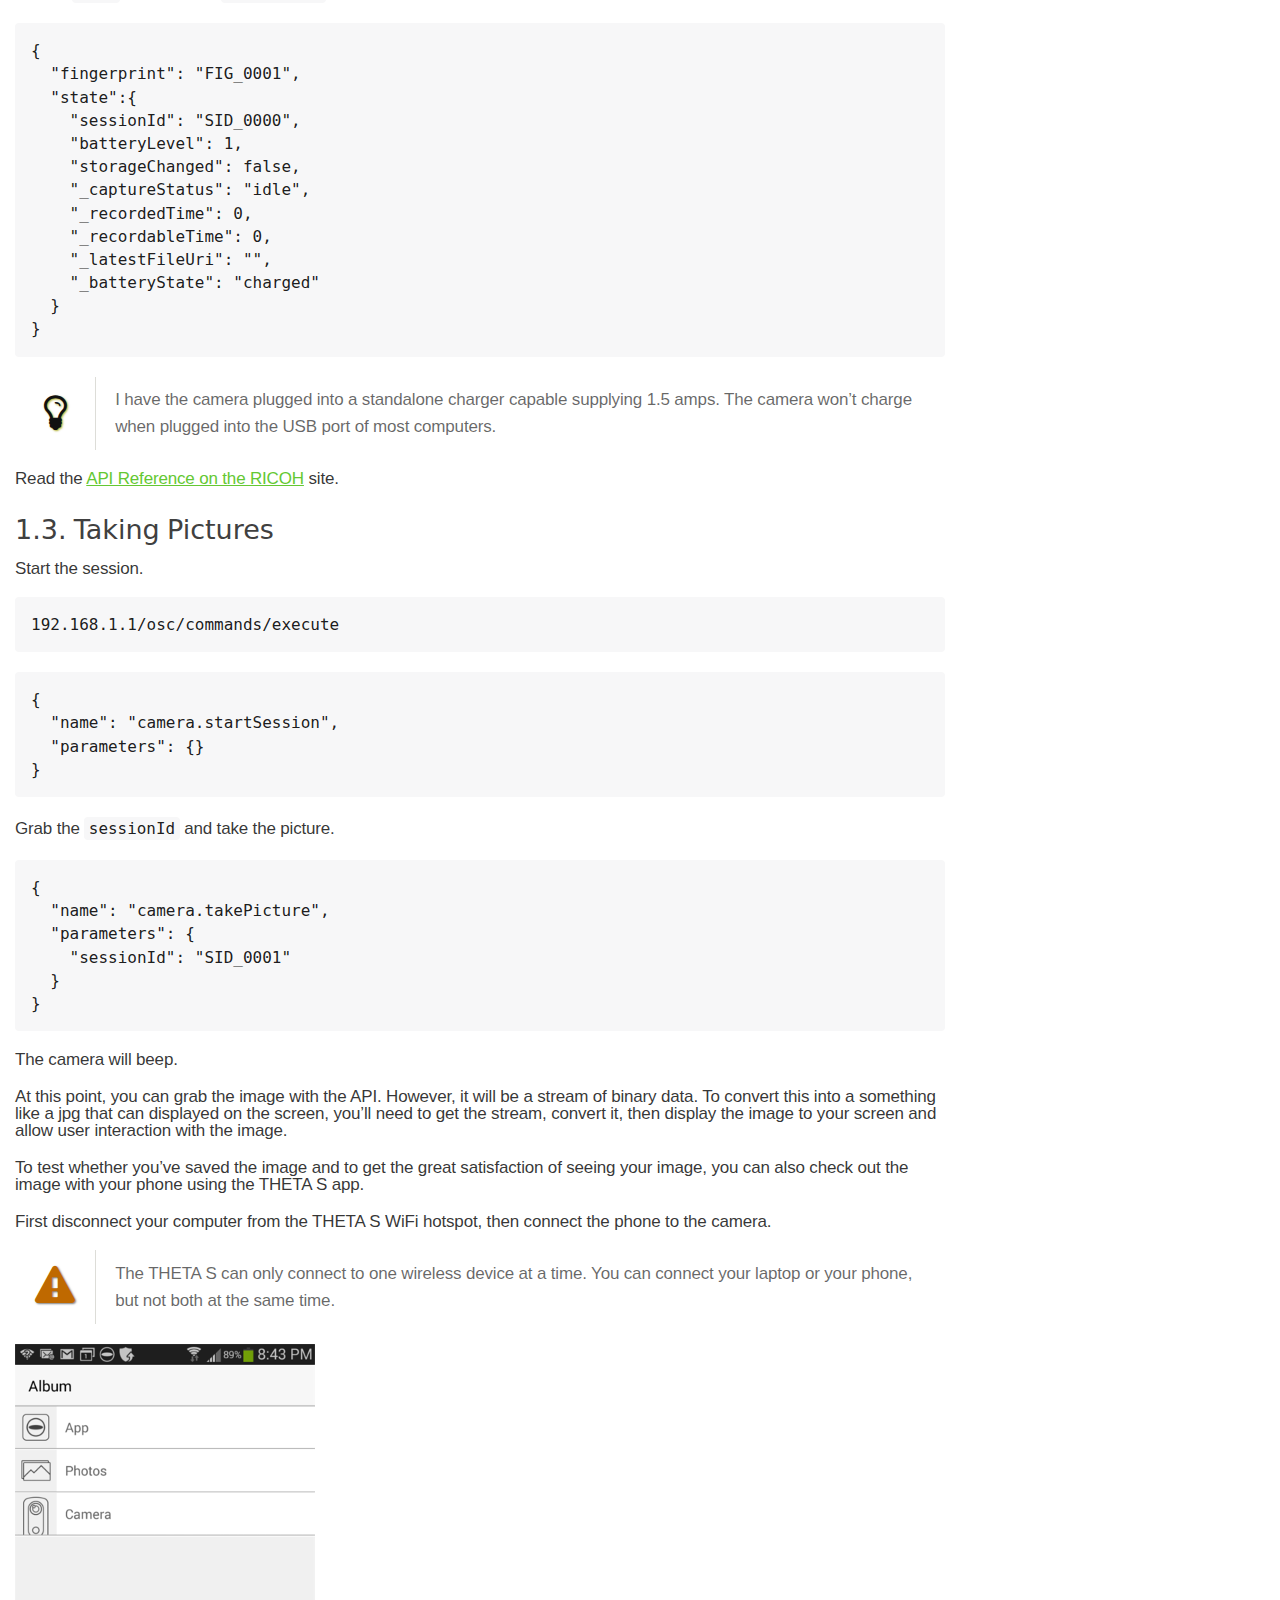
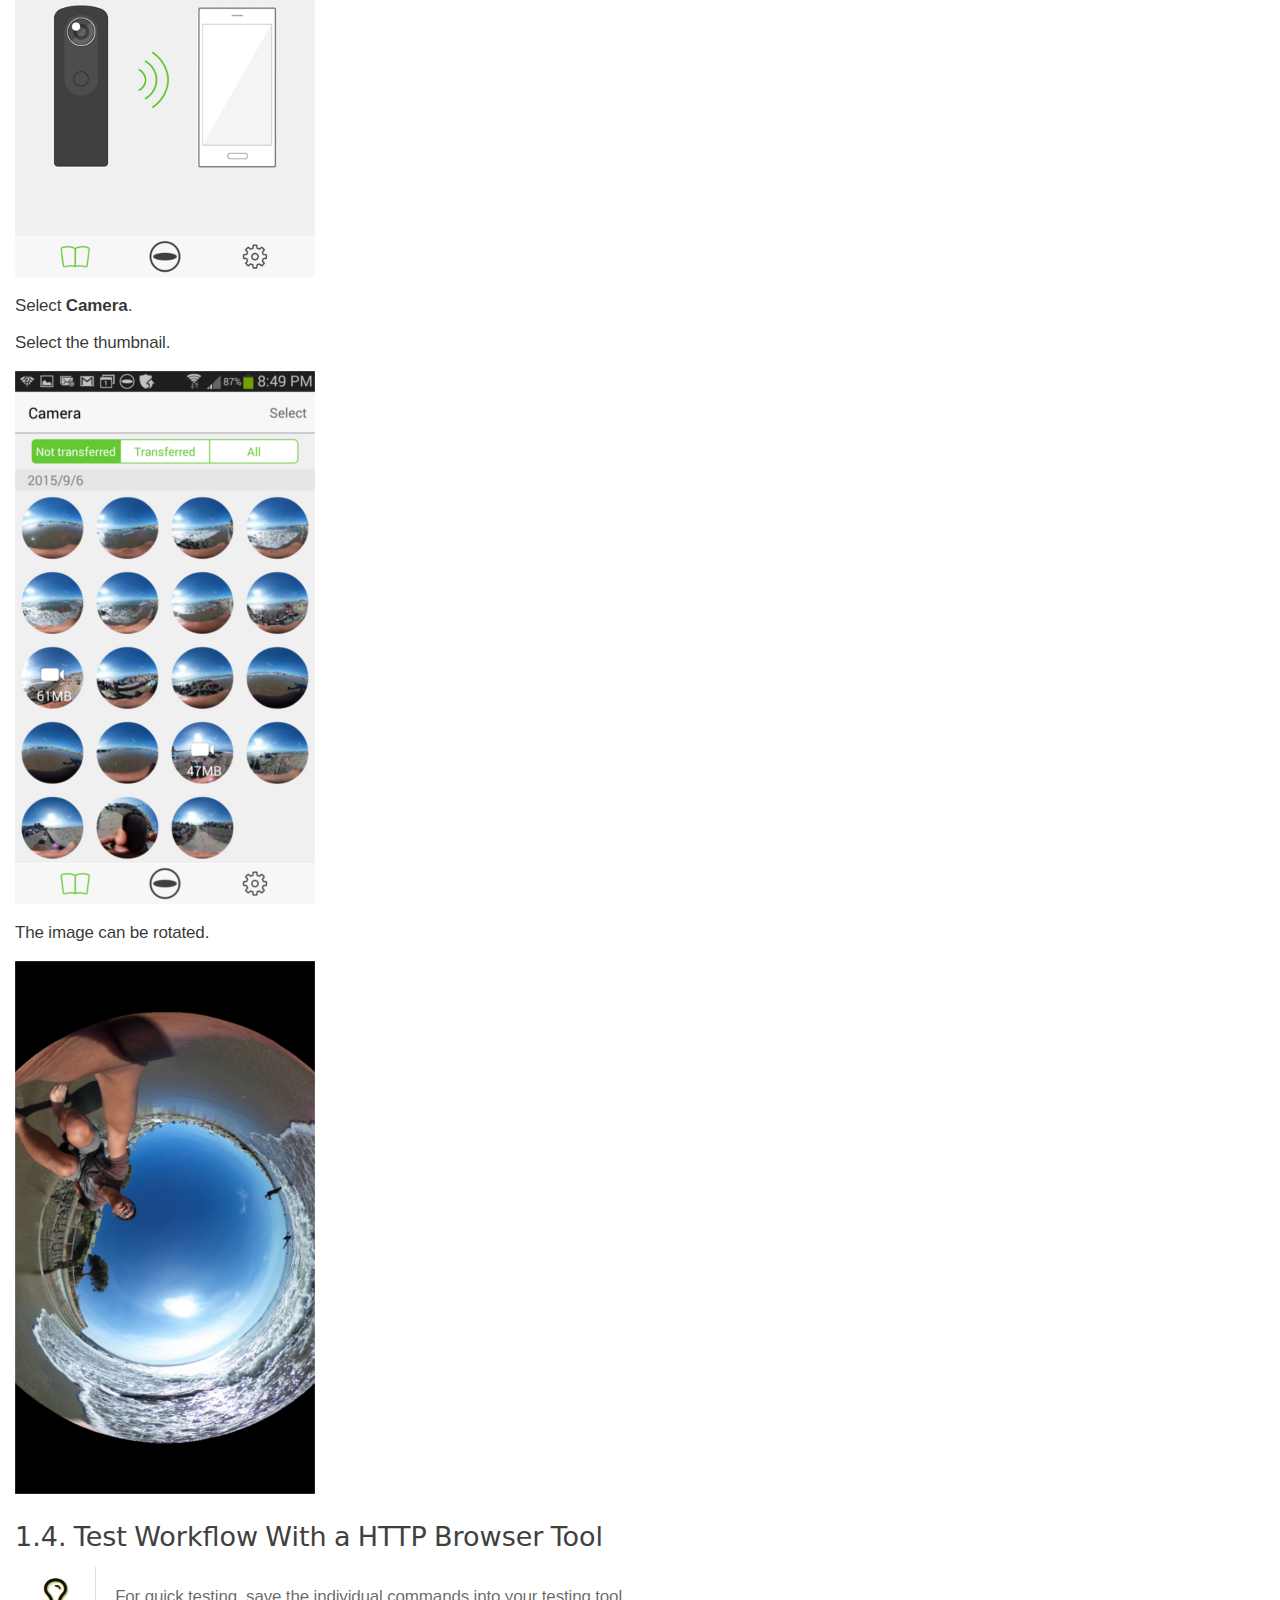
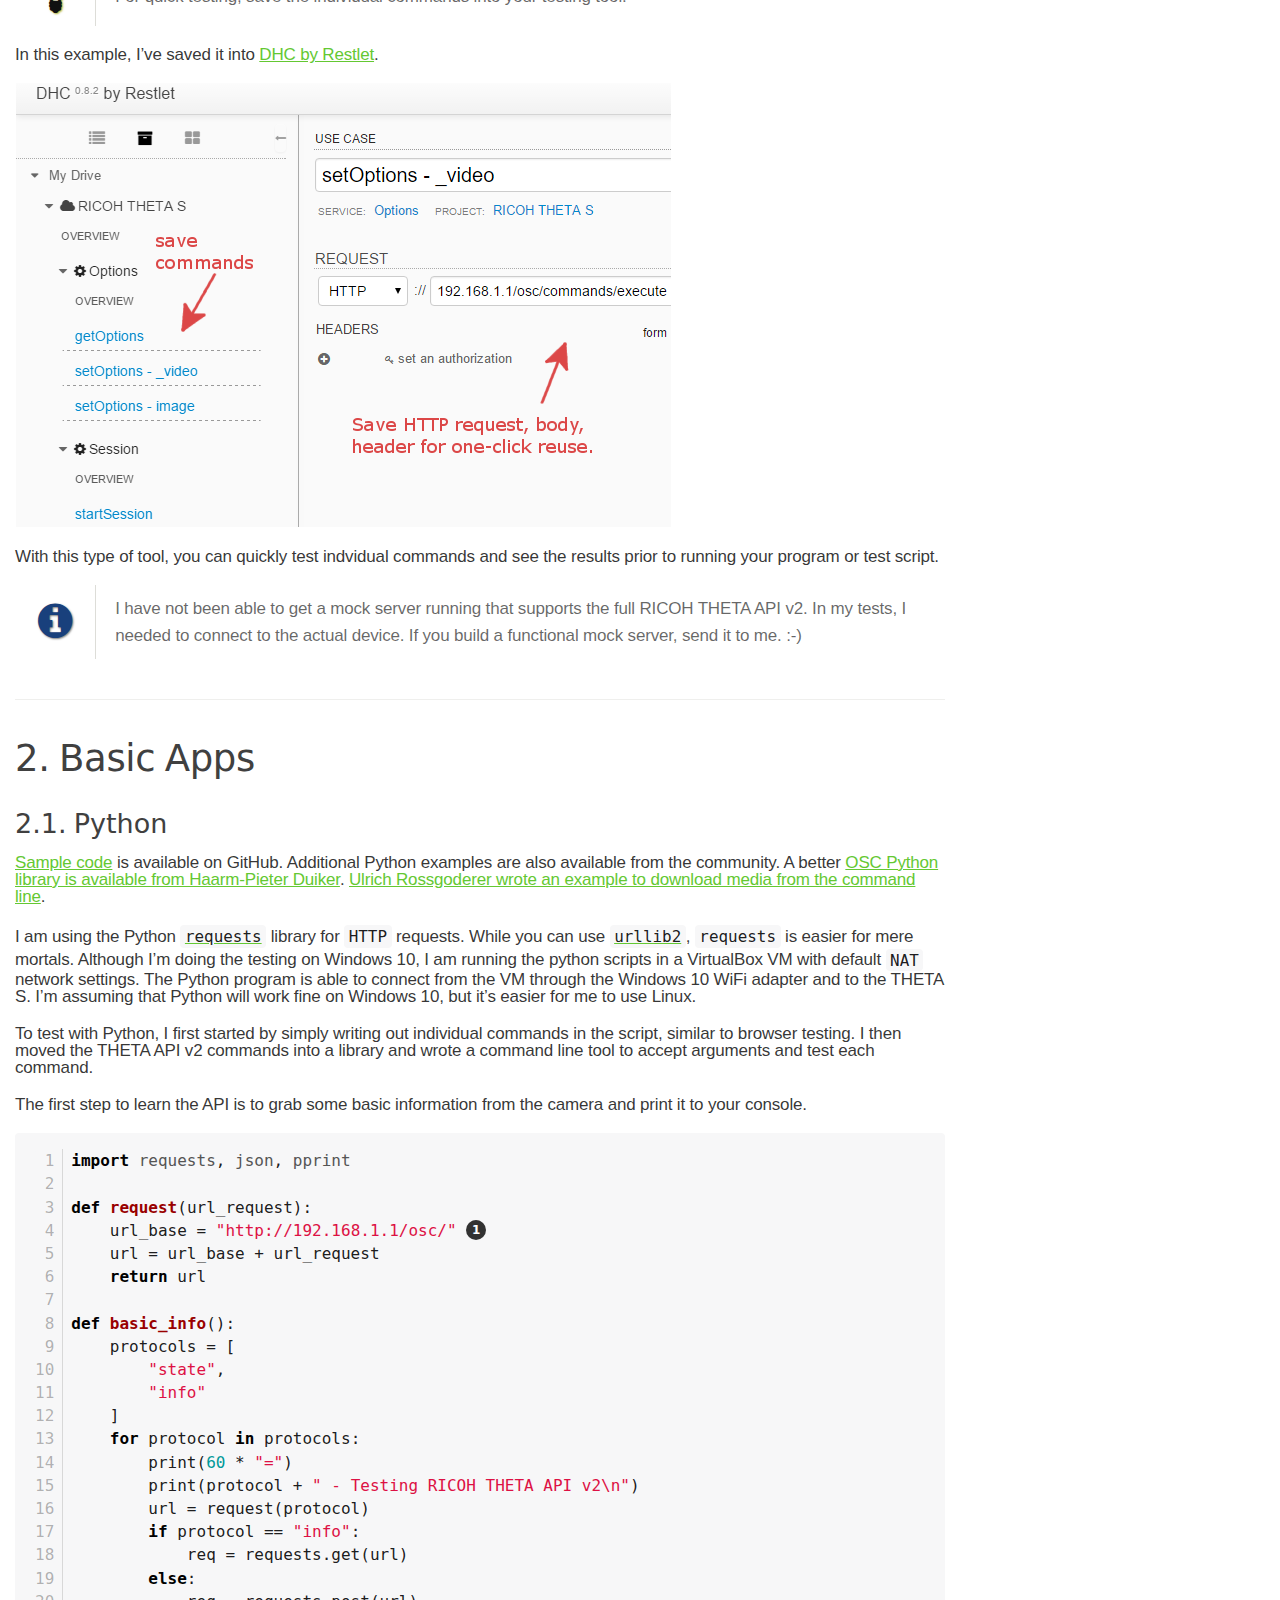
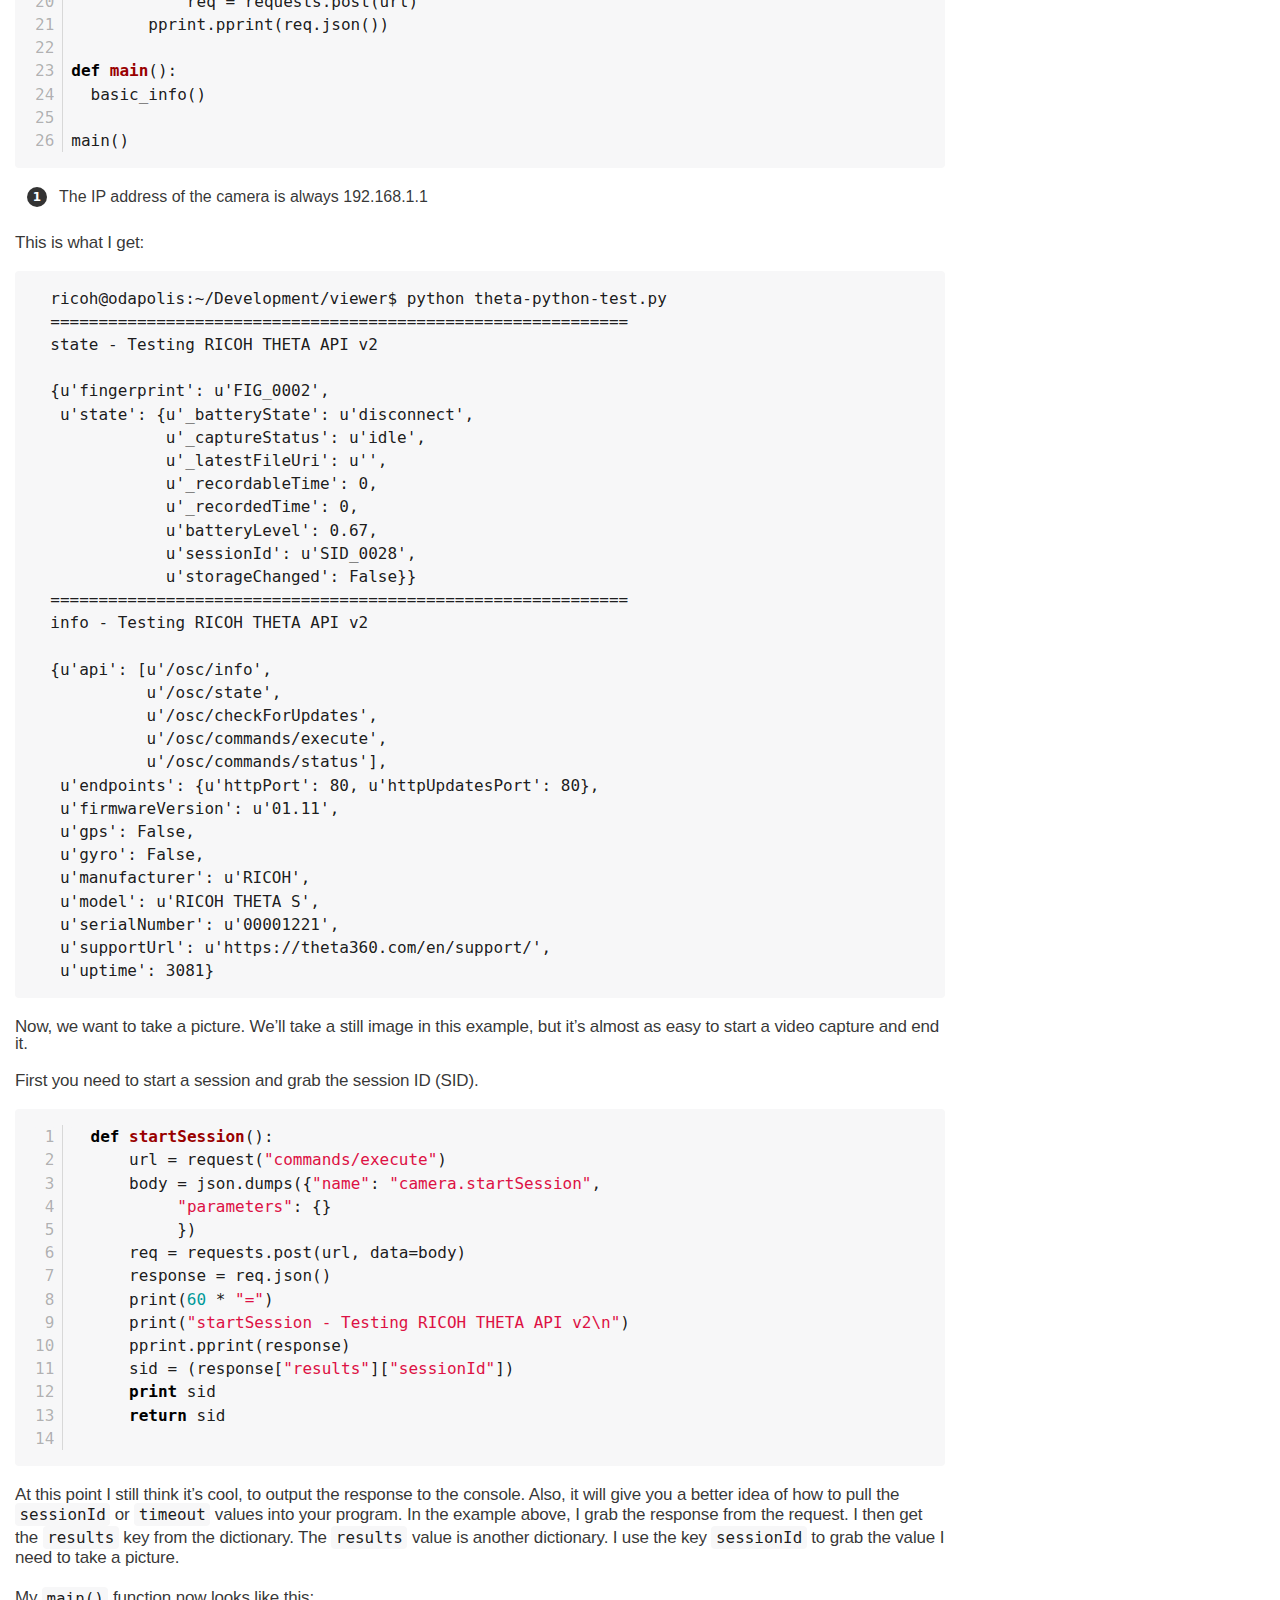
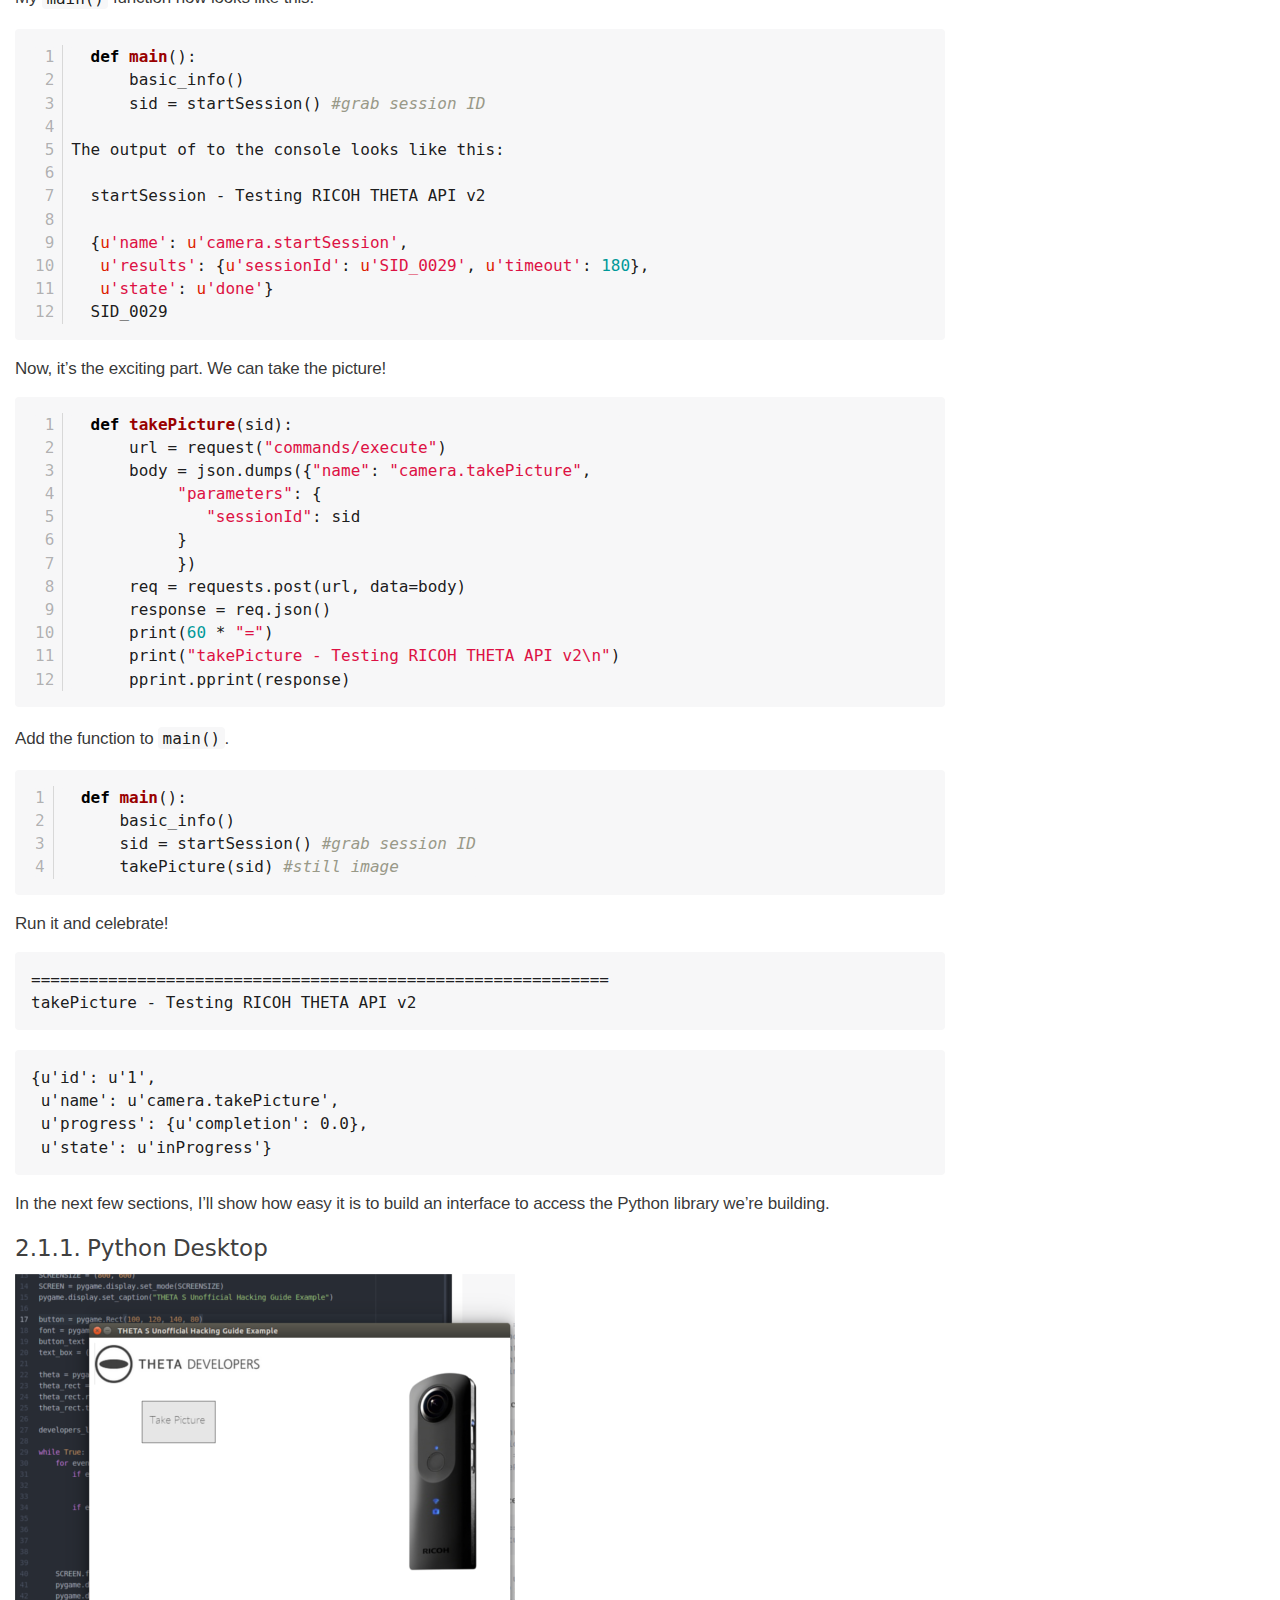
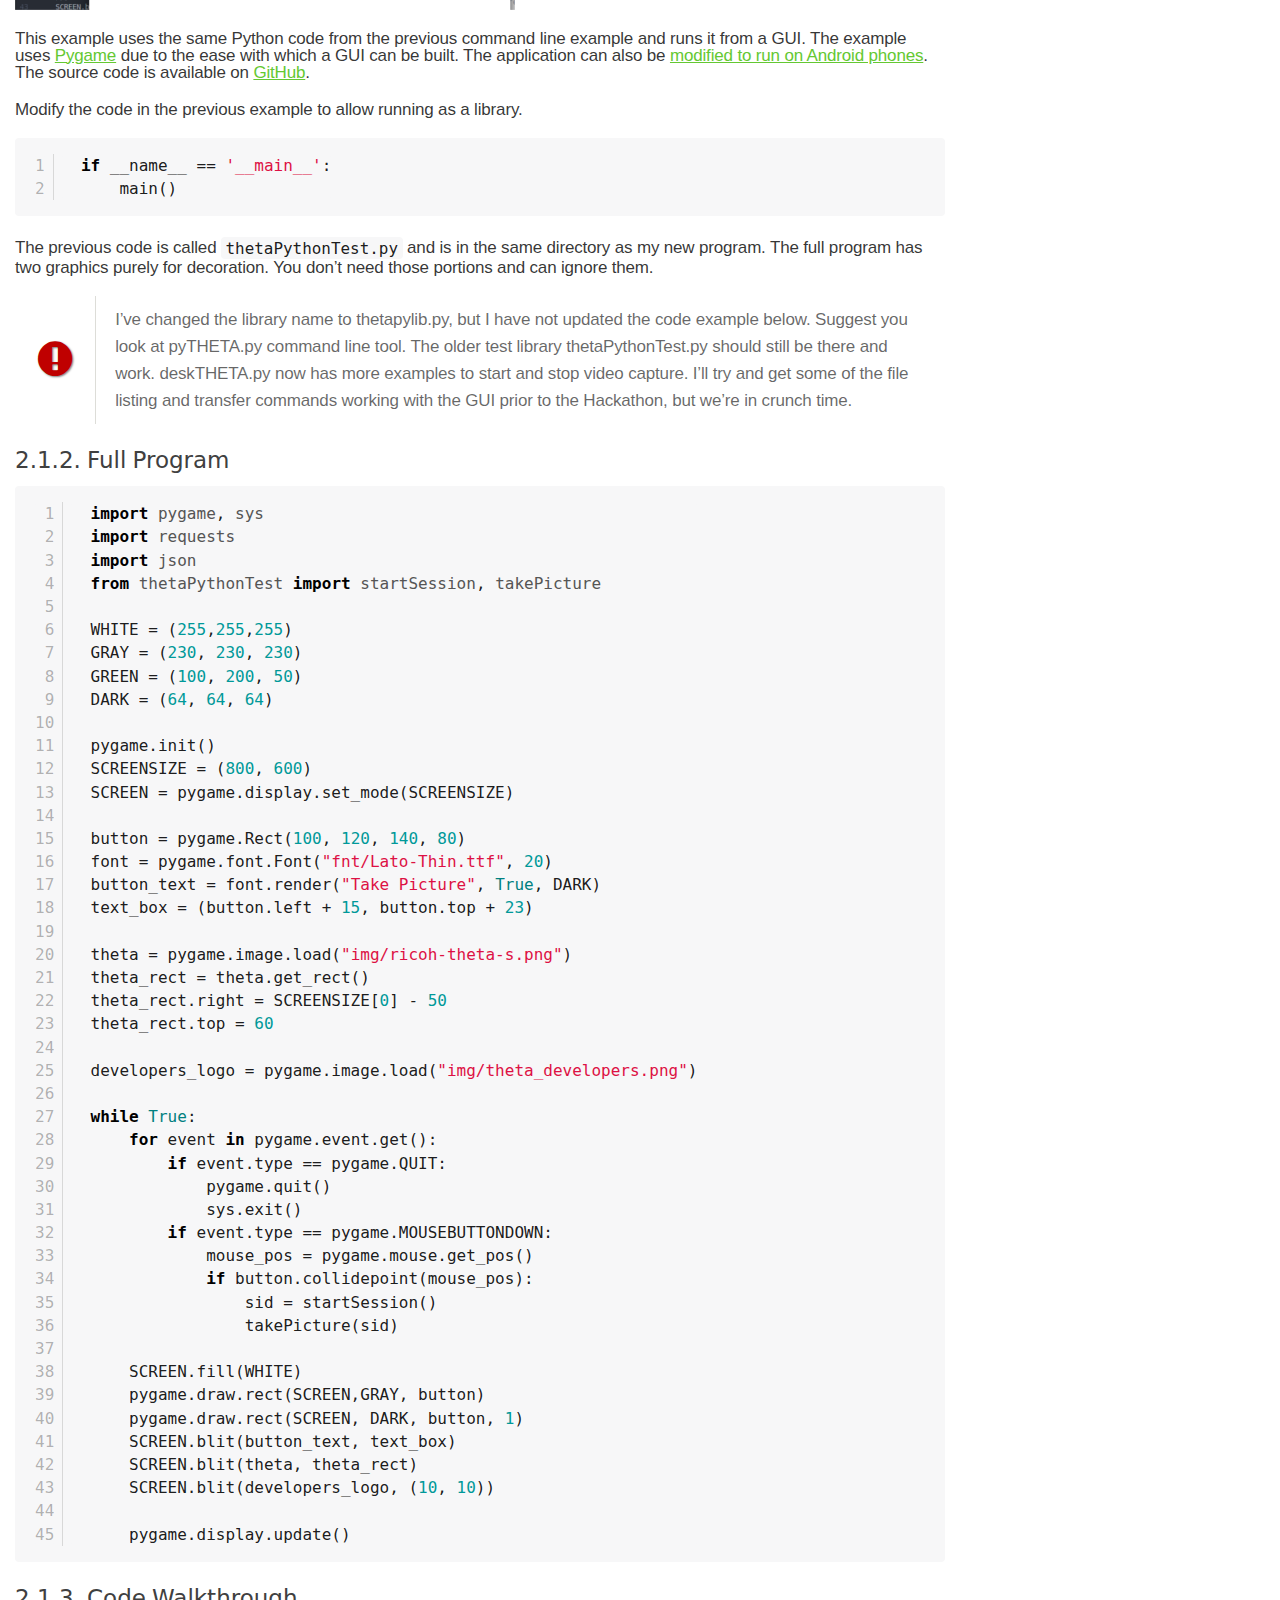
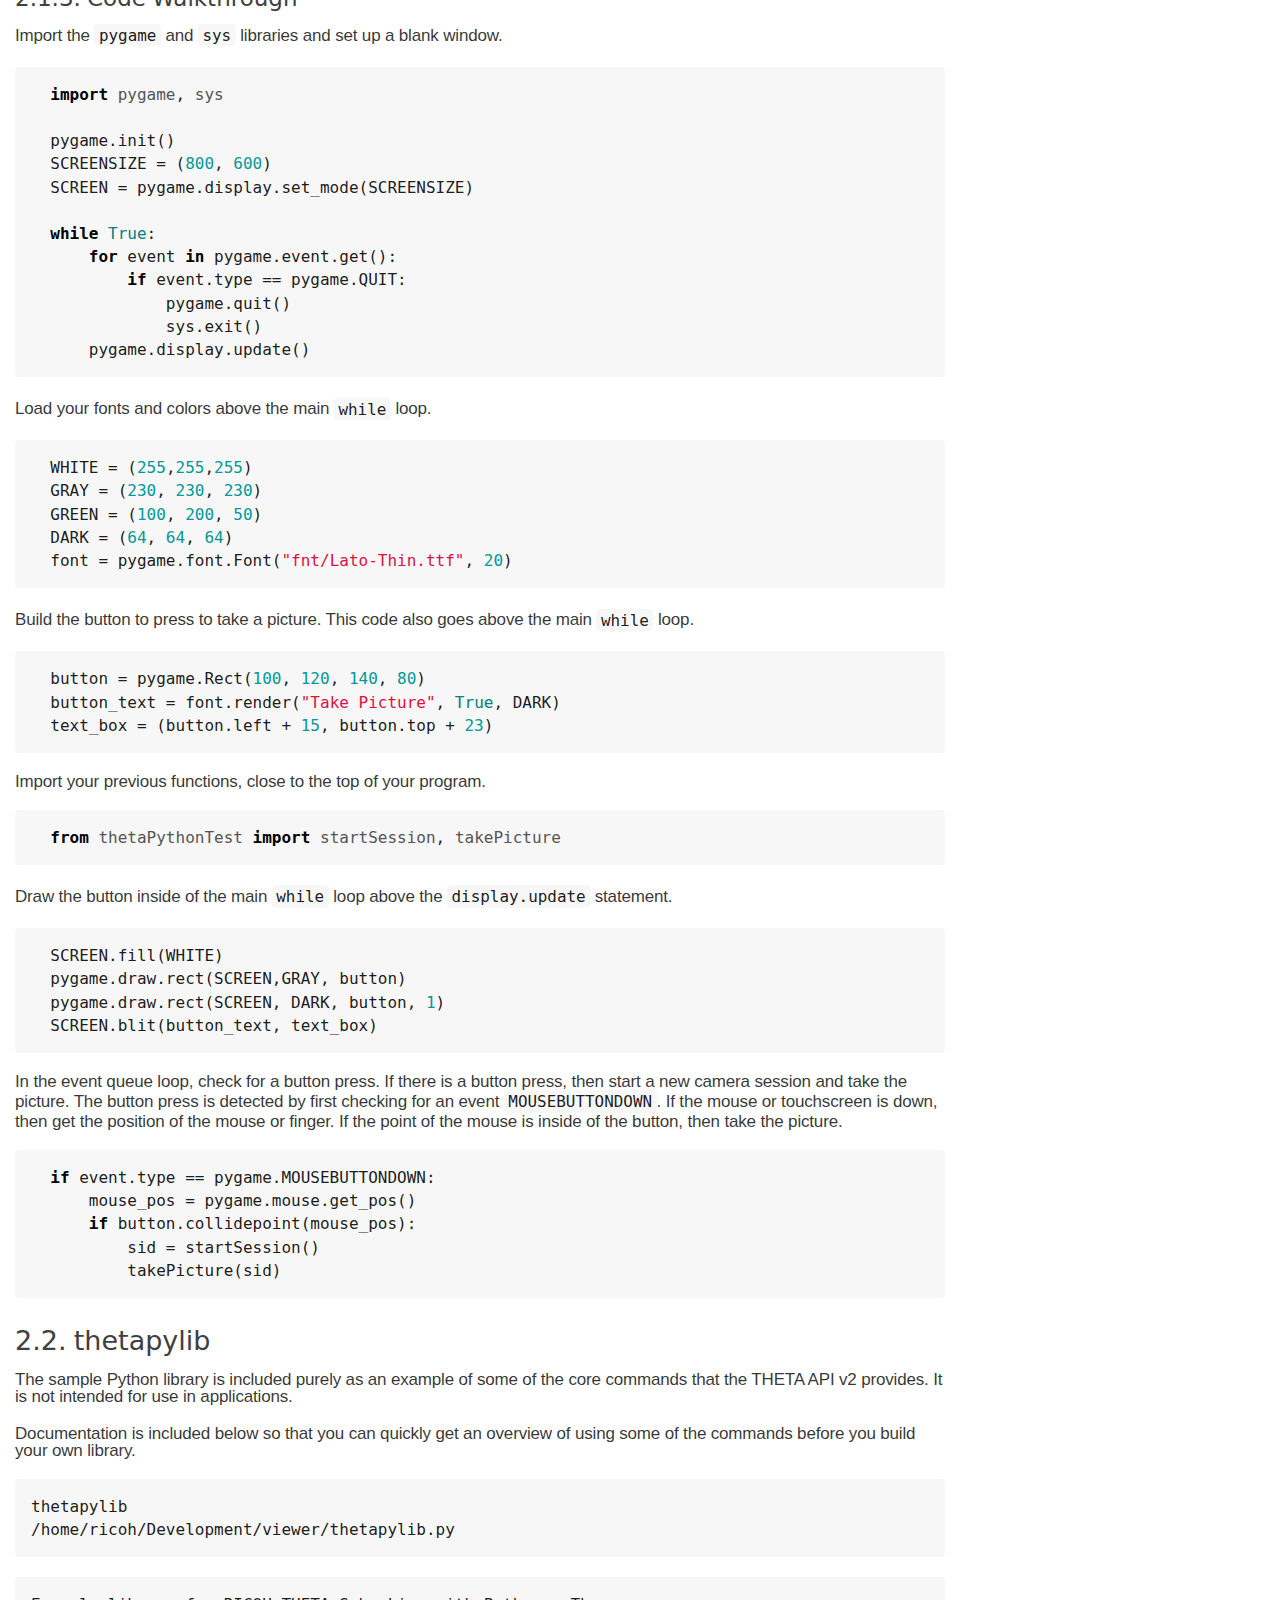
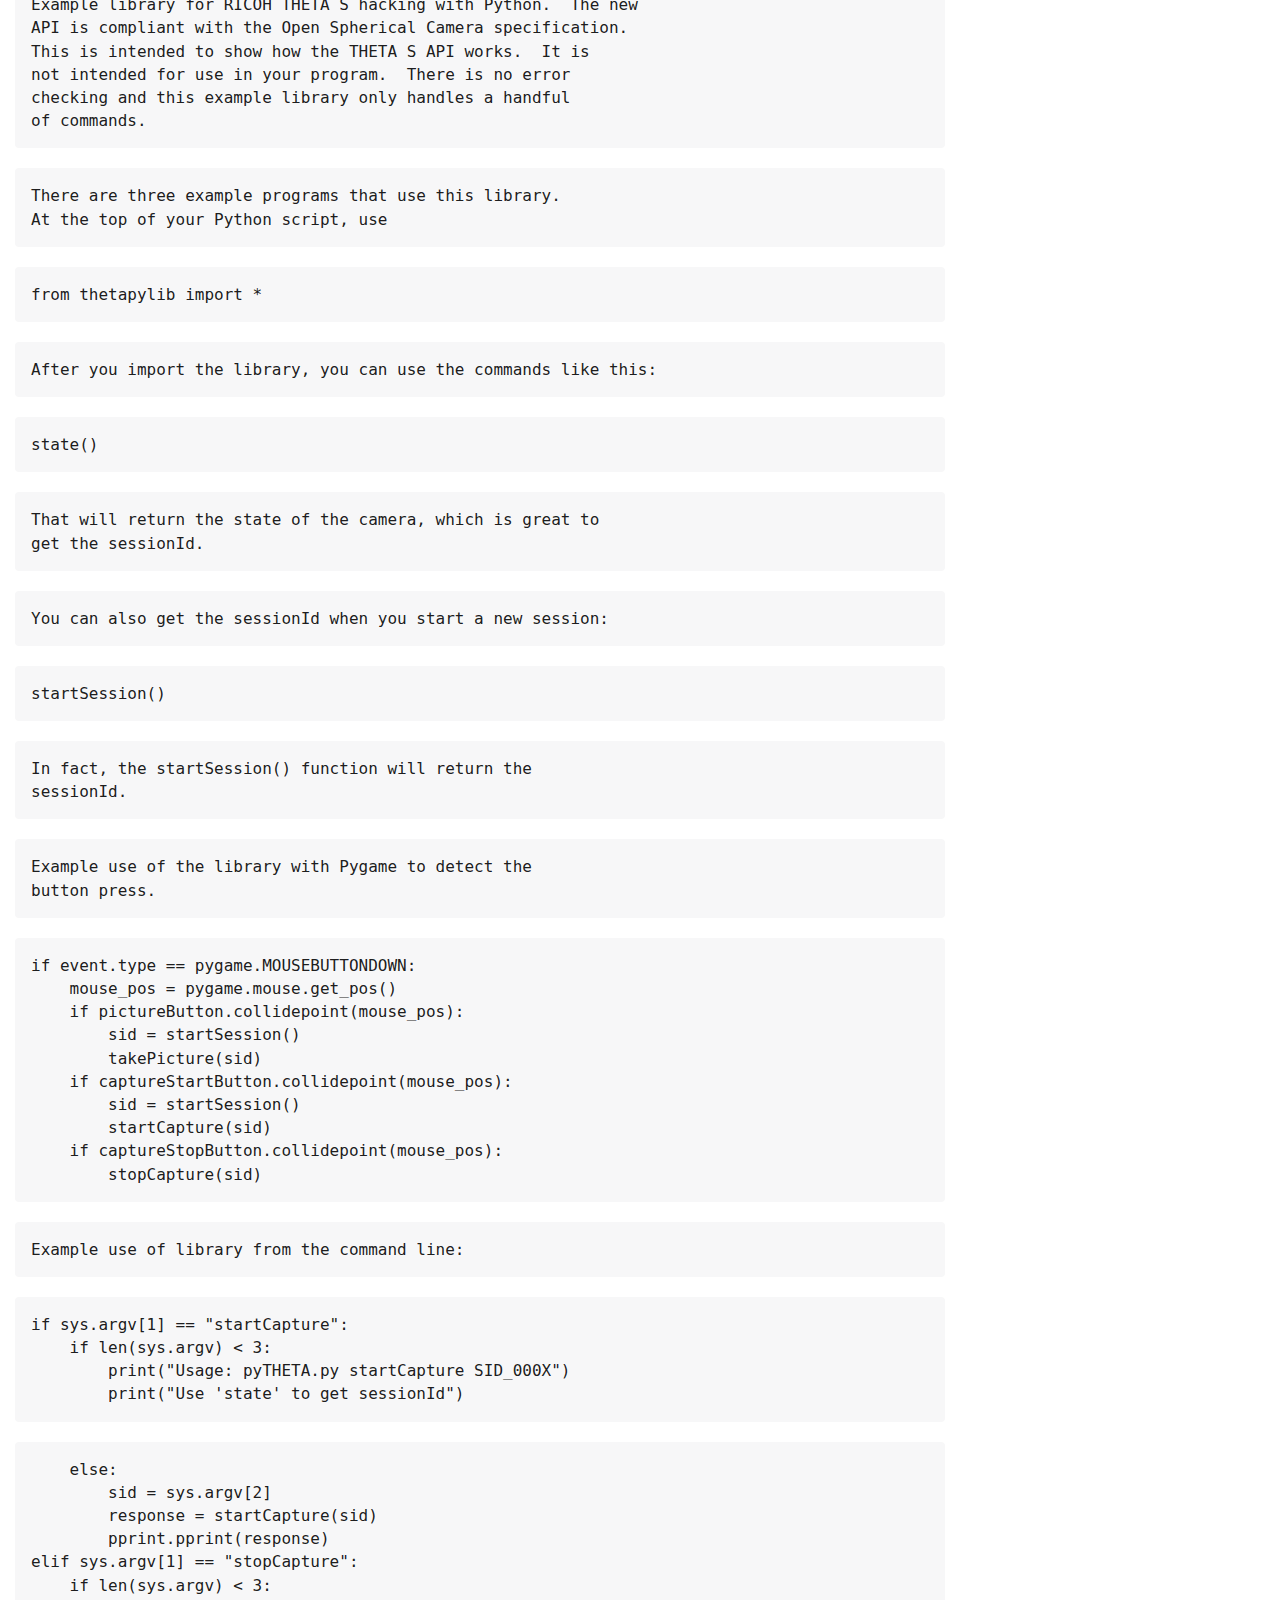
==== commit 3b81dda3: "restructured document" ====
--- a/index.html
+++ b/index.html
@@ -842,23 +842,12 @@
 <div id="toc" class="toc2">
 <div id="toctitle">Contents</div>
 <ul class="sectlevel1">
-<li><a href="#__a_href_http_theta360_guide_ecosystem_register_for_the_theta_developer_ecosystem_a">1. <a href="http://theta360.guide/ecosystem/">Register for the THETA Developer Ecosystem</a></a></li>
-<li><a href="#_resources">2. Resources</a></li>
-<li><a href="#_connect_computer_to_theta_s">3. Connect Computer to THETA S</a></li>
-<li><a href="#_test_commands_from_computer_to_camera">4. Test Commands From Computer to Camera</a></li>
-<li><a href="#_taking_pictures">5. Taking Pictures</a></li>
-<li><a href="#_testing_workflow_using_a_http_browser_tool">6. Testing Workflow Using a HTTP Browser Tool</a></li>
-<li><a href="#_python">7. Python</a></li>
-<li><a href="#_javascript">8. JavaScript</a></li>
-<li><a href="#_other_languages">9. Other Languages</a></li>
-<li><a href="#_raspberry_pi">10. Raspberry Pi</a></li>
-<li><a href="#_other_hardware">11. Other Hardware</a></li>
-<li><a href="#_network">12. Network</a></li>
-<li><a href="#_using_the_theta_api_over_usb">13. Using the THETA API Over USB</a></li>
-<li><a href="#_additional_resources">14. Additional Resources</a></li>
-<li><a href="#_before_you_hack">15. Before You Hack</a></li>
-<li><a href="#_thetapylib">16. thetapylib</a></li>
-<li><a href="#_next_steps">17. Next Steps</a></li>
+<li><a href="#_quickstart">1. Quickstart</a></li>
+<li><a href="#_basic_apps">2. Basic Apps</a></li>
+<li><a href="#_small_hardware_wifi_control">3. Small Hardware WiFi Control</a></li>
+<li><a href="#_usb_cable_control">4. USB Cable Control</a></li>
+<li><a href="#_tips">5. Tips</a></li>
+<li><a href="#_resources">6. Resources</a></li>
 </ul>
 </div>
 </div>
@@ -887,79 +876,31 @@
 <p>This is an unofficial, community-generated guide to using the RICOH THETA S API.
 This is not authorized by RICOH and is based on publicly available information.</p>
 </div>
+<div class="admonitionblock tip">
+<table>
+<tr>
+<td class="icon">
+<i class="fa icon-tip" title="Tip"></i>
+</td>
+<td class="content">
+<a href="http://theta360.guide/ecosystem/"><strong>Register for the THETA Developer Ecosystem</strong></a>
+</td>
+</tr>
+</table>
+</div>
 </div>
 </div>
 <div class="sect1">
-<h2 id="__a_href_http_theta360_guide_ecosystem_register_for_the_theta_developer_ecosystem_a">1. <a href="http://theta360.guide/ecosystem/">Register for the THETA Developer Ecosystem</a></h2>
-<div class="sectionbody">
-
-</div>
-</div>
-<div class="sect1">
-<h2 id="_resources">2. Resources</h2>
+<h2 id="_quickstart">1. Quickstart</h2>
 <div class="sectionbody">
 <div class="sect2">
-<h3 id="_official_information">2.1. Official Information</h3>
-<div class="ulist">
-<ul>
-<li>
-<p><a href="https://developers.theta360.com/en/docs/v2/api_reference/">RICOH THETA API v2</a>,
-compliant with
-<a href="https://developers.google.com/streetview/open-spherical-camera/">Open Spherical Camera API version 1.0</a> from Google.</p>
-</li>
-<li>
-<p><a href="https://developers.theta360.com/en/forums/">THETA Developers Official Forum</a></p>
-</li>
-<li>
-<p><a href="https://developers.theta360.com/en/docs/sdk/">Official SDK</a></p>
-</li>
-<li>
-<p><a href="https://theta360.com/en/support/download/">Windows, Mac, iOS, Android apps</a></p>
-</li>
-</ul>
-</div>
-</div>
-<div class="sect2">
-<h3 id="_unofficial_information">2.2. Unofficial Information</h3>
-<div class="ulist">
-<ul>
-<li>
-<p><a href="https://github.com/theta360developers">GitHub listing of community repositories</a> - libraries and code examples from the community</p>
-</li>
-<li>
-<p><a href="http://theta360developers.github.io/blog/">Blog for developers</a> - How-To articles from the community</p>
-</li>
-<li>
-<p>Guides</p>
-<div class="ulist">
-<ul>
-<li>
-<p><a href="http://codetricity.github.io/theta-s/index.html">Unofficial API Guide</a> - Use the RICOH
-THETA S API, a HTTP API based on Open Spherical Camera (OSC) specifications.
-Beginners should start here. Web browser using advanced HTTP clients,
-command line curl, Python. Planned examples for JavaScript and other languages.</p>
-</li>
-<li>
-<p><a href="http://theta360developers.github.io/community-document/community.html">Unofficial Media Guide</a> -
-360 degree media management. Streaming video, equirectangular conversion, stitching</p>
-</li>
-</ul>
-</div>
-</li>
-</ul>
-</div>
-</div>
-</div>
-</div>
-<div class="sect1">
-<h2 id="_connect_computer_to_theta_s">3. Connect Computer to THETA S</h2>
-<div class="sectionbody">
+<h3 id="_connect_computer_to_theta_s">1.1. Connect Computer to THETA S</h3>
 <div class="paragraph">
 <p>Turn on the THETA S.  The WiFi icon will flash blue.</p>
 </div>
 <div class="paragraph">
 <p>On your computer connect to the THETA access point that the camera
-created.</p>
+created. The password is the serial number</p>
 </div>
 <div class="imageblock">
 <div class="content">
@@ -1010,10 +951,8 @@
 </div>
 </div>
 </div>
-</div>
-<div class="sect1">
-<h2 id="_test_commands_from_computer_to_camera">4. Test Commands From Computer to Camera</h2>
-<div class="sectionbody">
+<div class="sect2">
+<h3 id="_test_commands_from_computer_to_camera">1.2. Test Commands From Computer to Camera</h3>
 <div class="paragraph">
 <p>You can use any tool to test <code>POST</code> and <code>GET</code> commands to the camera.
 Many people use
@@ -1101,10 +1040,8 @@
 site.</p>
 </div>
 </div>
-</div>
-<div class="sect1">
-<h2 id="_taking_pictures">5. Taking Pictures</h2>
-<div class="sectionbody">
+<div class="sect2">
+<h3 id="_taking_pictures">1.3. Taking Pictures</h3>
 <div class="paragraph">
 <p>Start the session.</p>
 </div>
@@ -1192,10 +1129,8 @@
 </div>
 </div>
 </div>
-</div>
-<div class="sect1">
-<h2 id="_testing_workflow_using_a_http_browser_tool">6. Testing Workflow Using a HTTP Browser Tool</h2>
-<div class="sectionbody">
+<div class="sect2">
+<h3 id="_test_workflow_with_a_http_browser_tool">1.4. Test Workflow With a HTTP Browser Tool</h3>
 <div class="admonitionblock tip">
 <table>
 <tr>
@@ -1237,9 +1172,12 @@
 </div>
 </div>
 </div>
+</div>
 <div class="sect1">
-<h2 id="_python">7. Python</h2>
+<h2 id="_basic_apps">2. Basic Apps</h2>
 <div class="sectionbody">
+<div class="sect2">
+<h3 id="_python">2.1. Python</h3>
 <div class="paragraph">
 <p><a href="https://github.com/codetricity/theta-s-api-tests">Sample code</a>
 is available on GitHub. Additional Python examples are also available
@@ -1531,8 +1469,8 @@
 <p>In the next few sections, I&#8217;ll show how easy it is to build
 an interface to access the Python library we&#8217;re building.</p>
 </div>
-<div class="sect2">
-<h3 id="_python_desktop">7.1. Python Desktop</h3>
+<div class="sect3">
+<h4 id="_python_desktop">2.1.1. Python Desktop</h4>
 <div class="imageblock">
 <div class="content">
 <img src="img/desktop/desktop_app.png" alt="desktop app">
@@ -1581,8 +1519,9 @@
 </tr>
 </table>
 </div>
+</div>
 <div class="sect3">
-<h4 id="_full_program">7.1.1. Full Program</h4>
+<h4 id="_full_program">2.1.2. Full Program</h4>
 <div class="listingblock">
 <div class="content">
 <pre class="CodeRay highlight"><code data-lang="python"><table class="CodeRay"><tr>
@@ -1683,7 +1622,7 @@
 </div>
 </div>
 <div class="sect3">
-<h4 id="_code_walkthrough">7.1.2. Code Walkthrough</h4>
+<h4 id="_code_walkthrough">2.1.3. Code Walkthrough</h4>
 <div class="paragraph">
 <p>Import the <code>pygame</code> and <code>sys</code> libraries and set up a blank window.</p>
 </div>
@@ -1765,7 +1704,226 @@
 </div>
 </div>
 <div class="sect2">
-<h3 id="_python_file_transfer">7.2. Python File Transfer</h3>
+<h3 id="_thetapylib">2.2. thetapylib</h3>
+<div class="paragraph">
+<p>The sample Python library is included purely as an example of some of the
+core commands that the THETA API v2 provides.  It is not intended for
+use in applications.</p>
+</div>
+<div class="paragraph">
+<p>Documentation is included below so that you can quickly get an overview
+of using some of the
+commands before you build your own library.</p>
+</div>
+<div class="literalblock">
+<div class="content">
+<pre>thetapylib
+/home/ricoh/Development/viewer/thetapylib.py</pre>
+</div>
+</div>
+<div class="literalblock">
+<div class="content">
+<pre>Example library for RICOH THETA S hacking with Python.  The new
+API is compliant with the Open Spherical Camera specification.
+This is intended to show how the THETA S API works.  It is
+not intended for use in your program.  There is no error
+checking and this example library only handles a handful
+of commands.</pre>
+</div>
+</div>
+<div class="literalblock">
+<div class="content">
+<pre>There are three example programs that use this library.
+At the top of your Python script, use</pre>
+</div>
+</div>
+<div class="literalblock">
+<div class="content">
+<pre>from thetapylib import *</pre>
+</div>
+</div>
+<div class="literalblock">
+<div class="content">
+<pre>After you import the library, you can use the commands like this:</pre>
+</div>
+</div>
+<div class="literalblock">
+<div class="content">
+<pre>state()</pre>
+</div>
+</div>
+<div class="literalblock">
+<div class="content">
+<pre>That will return the state of the camera, which is great to
+get the sessionId.</pre>
+</div>
+</div>
+<div class="literalblock">
+<div class="content">
+<pre>You can also get the sessionId when you start a new session:</pre>
+</div>
+</div>
+<div class="literalblock">
+<div class="content">
+<pre>startSession()</pre>
+</div>
+</div>
+<div class="literalblock">
+<div class="content">
+<pre>In fact, the startSession() function will return the
+sessionId.</pre>
+</div>
+</div>
+<div class="literalblock">
+<div class="content">
+<pre>Example use of the library with Pygame to detect the
+button press.</pre>
+</div>
+</div>
+<div class="literalblock">
+<div class="content">
+<pre>if event.type == pygame.MOUSEBUTTONDOWN:
+    mouse_pos = pygame.mouse.get_pos()
+    if pictureButton.collidepoint(mouse_pos):
+        sid = startSession()
+        takePicture(sid)
+    if captureStartButton.collidepoint(mouse_pos):
+        sid = startSession()
+        startCapture(sid)
+    if captureStopButton.collidepoint(mouse_pos):
+        stopCapture(sid)</pre>
+</div>
+</div>
+<div class="literalblock">
+<div class="content">
+<pre>Example use of library from the command line:</pre>
+</div>
+</div>
+<div class="literalblock">
+<div class="content">
+<pre>if sys.argv[1] == "startCapture":
+    if len(sys.argv) &lt; 3:
+        print("Usage: pyTHETA.py startCapture SID_000X")
+        print("Use 'state' to get sessionId")</pre>
+</div>
+</div>
+<div class="literalblock">
+<div class="content">
+<pre>    else:
+        sid = sys.argv[2]
+        response = startCapture(sid)
+        pprint.pprint(response)
+elif sys.argv[1] == "stopCapture":
+    if len(sys.argv) &lt; 3:
+        print("Usage: pyTHETA.py stopCapture SID_000X")
+        print("Use 'state' to get sessionId")
+    else:
+        sid = sys.argv[2]
+        response = stopCapture(sid)
+        pprint.pprint(response)</pre>
+</div>
+</div>
+<hr>
+<div class="literalblock">
+<div class="content">
+<pre>Functions</pre>
+</div>
+</div>
+<div class="literalblock">
+<div class="content">
+<pre>getImage(fileUri, imageType='image')
+    Transfer the file from the camera to computer and save the
+    binary data to local storage.  This works, but is clunky.
+    There are easier ways to do this. The __type parameter
+    can be set to "thumb" for a thumbnail or "image" for the
+    full-size image.  The default is "image".</pre>
+</div>
+</div>
+<div class="literalblock">
+<div class="content">
+<pre>info()
+    Get basic information ont he camera.  Note that this is a GET call
+    and not a POST.  Most of the calls are POST.</pre>
+</div>
+</div>
+<div class="literalblock">
+<div class="content">
+<pre>latestFileUri()
+    This will only work if you've just taken a picture.  The state
+    will include the attribute latestFileUri.  You need this to
+    transfer the file from the camera to your computer or phone.</pre>
+</div>
+</div>
+<div class="literalblock">
+<div class="content">
+<pre>listAll(entryCount=3, detail=False, sortType='newest')
+    entryCount:
+            Integer     No. of still images and video files
+                        to be acquired
+    detail:
+            Boolean     (Optional)  Whether or not file details are
+                        acquired true is acquired by default.
+                        Only values that can be acquired
+                        when false is specified are "name", "uri",
+                        "size" and "dateTime"
+    sort:
+            String      (Optional) Specify the sort order
+                        newest (dateTime descending order)/ oldest
+                        (dateTime ascending order)
+                        Default is newest</pre>
+</div>
+</div>
+<div class="literalblock">
+<div class="content">
+<pre>request(url_request)
+    Generate the URI to send to the THETA S.  The THETA IP address is
+    192.168.1.1
+    All calls start with /osc/</pre>
+</div>
+</div>
+<div class="literalblock">
+<div class="content">
+<pre>startCapture(sid)
+    Begin video capture if the captureMode is _video.  If the
+    captureMode is set to image, the camera will take multiple
+    still images.  The captureMode can be set in the options.
+    Note that this will not work with streaming video using the
+    HDMI or USB cable.</pre>
+</div>
+</div>
+<div class="literalblock">
+<div class="content">
+<pre>startSession()
+    Start a new session.  Grab the sessionId number and
+    return it.
+    You'll need the sessionId to take a video or image.</pre>
+</div>
+</div>
+<div class="literalblock">
+<div class="content">
+<pre>state()
+    Get the state of the camera, which will include the sessionsId and also the
+    latestFileUri if you've just taken a picture.</pre>
+</div>
+</div>
+<div class="literalblock">
+<div class="content">
+<pre>stopCapture(sid)
+    Stop video capture.  If in image mode, will stop
+    automatic image taking.</pre>
+</div>
+</div>
+<div class="literalblock">
+<div class="content">
+<pre>takePicture(sid)
+    Take a still image.  The sessionId is either taken from
+    startSession or from state.  You can change the mode
+    from video to image with captureMode in the options.</pre>
+</div>
+</div>
+</div>
+<div class="sect2">
+<h3 id="_python_file_transfer">2.3. Python File Transfer</h3>
 <div class="paragraph">
 <p>Here&#8217;s an example of getting the file from the camera to a computer
 or Android phone.  There&#8217;s easier ways to get the file from the camera,
@@ -1834,7 +1992,7 @@
 </div>
 </div>
 <div class="sect3">
-<h4 id="_other_command_line_python_tools">7.2.1. Other Command Line Python Tools</h4>
+<h4 id="_other_command_line_python_tools">2.3.1. Other Command Line Python Tools</h4>
 <div class="ulist">
 <ul>
 <li>
@@ -1845,11 +2003,8 @@
 </div>
 </div>
 </div>
-</div>
-</div>
-<div class="sect1">
-<h2 id="_javascript">8. JavaScript</h2>
-<div class="sectionbody">
+<div class="sect2">
+<h3 id="_javascript">2.4. JavaScript</h3>
 <div class="paragraph">
 <p>Normally, JavaScript within a web browser will not be able to access the
 THETA due to security restrictions. However, Node.js is able to communicate
@@ -2094,16 +2249,14 @@
 </div>
 </div>
 </div>
-</div>
-<div class="sect1">
-<h2 id="_other_languages">9. Other Languages</h2>
-<div class="sectionbody">
+<div class="sect2">
+<h3 id="_other_languages">2.5. Other Languages</h3>
 <div class="paragraph">
 <p>Any language with that can send HTTP commands can be used to connect
 to the THETA S.</p>
 </div>
-<div class="sect2">
-<h3 id="_scala">9.1. Scala</h3>
+<div class="sect3">
+<h4 id="_scala">2.5.1. Scala</h4>
 <div class="paragraph">
 <p><a href="https://github.com/vogon101">Freddie Poser</a> contributed this Scala library.</p>
 </div>
@@ -2117,15 +2270,18 @@
 </div>
 </div>
 </div>
+</div>
 <div class="sect1">
-<h2 id="_raspberry_pi">10. Raspberry Pi</h2>
+<h2 id="_small_hardware_wifi_control">3. Small Hardware WiFi Control</h2>
 <div class="sectionbody">
+<div class="sect2">
+<h3 id="_raspberry_pi">3.1. Raspberry Pi</h3>
 <div class="paragraph">
 <p>The Raspberry Pi works great with the RICOH THETA S API over WiFi and
 over USB.</p>
 </div>
-<div class="sect2">
-<h3 id="_using_an_ir_remote_to_control_the_theta_s">10.1. Using an IR Remote to Control the THETA S</h3>
+<div class="sect3">
+<h4 id="_using_an_ir_remote_to_control_the_theta_s">3.1.1. Using an IR Remote to Control the THETA S</h4>
 <div class="paragraph">
 <p>In this example, I have it working with the
 <a href="https://flirc.tv/">FLIRC</a> USB dongle to connect a simple IR remote
@@ -2170,8 +2326,8 @@
 </div>
 </div>
 </div>
-<div class="sect2">
-<h3 id="_screengrabs_over_usb_in_live_streaming_mode">10.2. Screengrabs Over USB in Live Streaming Mode</h3>
+<div class="sect3">
+<h4 id="_screengrabs_over_usb_in_live_streaming_mode">3.1.2. Screengrabs Over USB in Live Streaming Mode</h4>
 <div class="paragraph">
 <p>The THETA S can be put into liveStreaming mode by holding down the
 bottom button and turning the power on while holding the button down.</p>
@@ -2191,19 +2347,17 @@
 </div>
 </div>
 </div>
-</div>
-<div class="sect1">
-<h2 id="_other_hardware">11. Other Hardware</h2>
-<div class="sectionbody">
-<div class="paragraph">
-<p>As we can&#8217;t run API commands over the USB cable right now, you&#8217;ll need
-to use boards that can handle a WiFi signal. The cheapest boards are
-around ESP8266, which sell for between $6 and $15. Most boards can
+<div class="sect2">
+<h3 id="_other_hardware">3.2. Other Hardware</h3>
+<div class="paragraph">
+<p>Although you can run API commands over the USB cable, you can also use
+cheap boards that can handle a WiFi signal. The cheapest boards are
+based on the ESP8266, which sell for between $6 and $15. Most boards can
 be purchased for $10 and come with the microcontroller, WiFi components,
 and flash.</p>
 </div>
-<div class="sect2">
-<h3 id="_esp8266">11.1. ESP8266</h3>
+<div class="sect3">
+<h4 id="_esp8266">3.2.1. ESP8266</h4>
 <div class="paragraph">
 <p>I&#8217;ve written a
 <a href="http://theta360developers.github.io/blog/applications/2016/02/22/remote-shutter.html">blog post</a>
@@ -2231,199 +2385,22 @@
 </div>
 </div>
 </div>
+</div>
 <div class="sect1">
-<h2 id="_network">12. Network</h2>
-<div class="sectionbody">
-<div class="paragraph">
-<p>If you&#8217;re connected to the THETA with WiFi, how do you
-connect to the Internet at the same time?</p>
-</div>
-<div class="sect2">
-<h3 id="_desktop_and_development_environment">12.1. Desktop and Development Environment</h3>
-<div class="paragraph">
-<p>The THETA S is always at <code>192.168.1.1</code>. You can&#8217;t change the IP address.
-In my primary test environment, my Internet router from ATT is
-<code>192.168.1.254</code>. Thus, I can connect to the THETA with a USB WiFi
-adapter and to the Internet with Ethernet.</p>
-</div>
-<div class="admonitionblock important">
-<table>
-<tr>
-<td class="icon">
-<i class="fa icon-important" title="Important"></i>
-</td>
-<td class="content">
-If your WiFi router is at 192.168.1.1, then you will need to change it.
-</td>
-</tr>
-</table>
-</div>
-<div class="paragraph">
-<p>If you don&#8217;t know the IP address of your gateway, you can use <code>ipconfig</code>
-on Windows or <code>ifconfig</code> on Linux.</p>
-</div>
-<div class="paragraph">
-<p>This is what I see on Windows:</p>
-</div>
-<div class="literalblock">
-<div class="content">
-<pre>C:\Users\Craig&gt;ipconfig
-Windows IP Configuration
-Ethernet adapter Ethernet:
-   Connection-specific DNS Suffix  . : attlocal.net
-   IPv4 Address. . . . . . . . . . . : 192.168.1.64
-   Subnet Mask . . . . . . . . . . . : 255.255.255.0
-   Default Gateway . . . . . . . . . : 192.168.1.254</pre>
-</div>
-</div>
-<div class="paragraph">
-<p>I actually have more IPv6 info, but as we&#8217;re not using IPv6 addresses
-in this example, I just included the IPv4 (192.x.x.x) information.</p>
-</div>
-<div class="paragraph">
-<p>On Windows, the connection from the desktop Windows machine to the
-THETA looks like this:</p>
-</div>
-<div class="literalblock">
-<div class="content">
-<pre>Wireless LAN adapter Wi-Fi:
-   Connection-specific DNS Suffix  . :
-   IPv4 Address. . . . . . . . . . . : 192.168.1.5
-   Subnet Mask . . . . . . . . . . . : 255.255.255.0
-   Default Gateway . . . . . . . . . : 192.168.1.1</pre>
-</div>
-</div>
-<div class="paragraph">
-<p>I am using a cheap WiFi adapter that I got on Amazon for $10. I
-originally bought it for my Raspberry Pi, but it works great on
-Windows 10 and the connection to the THETA is solid. I have the WiFi
-adapter less than a foot from my THETA for testing. There are many WiFi
-adapters at the $10 price point. If you&#8217;re going
-to develop apps for the THETA, it&#8217;s a good investment.</p>
-</div>
-<div class="imageblock thumb">
-<div class="content">
-<img src="img/network/wifi_dongle.png" alt="wifi dongle">
-</div>
-<div class="title">Figure 1. Example of a cheap WiFi adapter on Amazon.com that I use on RPi and Win 10</div>
-</div>
-<div class="paragraph">
-<p>From the Windows 10 machine, I can connect to both the THETA and the
-Internet. If I power the THETA from a 1.5A power source such as a
-portable battery or wall socket, I can test the THETA for long periods.</p>
-</div>
-<div class="paragraph">
-<p>As I normally work within a Linux VirtualBox VM running on a Windows 10
-host, I set the VirtualBox Network Adapter with a single NAT adapter. With this
-configuration, I can access both the Internet and the THETA
-from within the guest VM.</p>
-</div>
-<div class="imageblock thumb">
-<div class="content">
-<img src="img/tools/dev_environment.png" alt="dev environment">
-</div>
-<div class="title">Figure 2. Accessing the THETA and Internet Simultaneously</div>
-</div>
-<div class="paragraph">
-<p>Inside of the Linux VM, I am getting good Internet access to GitHub over the
-Internet and to the THETA, which I can test using <code>curl</code>.</p>
-</div>
-<div class="literalblock">
-<div class="content">
-<pre>ricoh@odapolis: $ ping theta360developers.github.io
-PING github.map.fastly.net (185.31.19.133) 56(84) bytes of data.
-64 bytes from 185.31.19.133: icmp_seq=1 ttl=52 time=161 ms
-64 bytes from 185.31.19.133: icmp_seq=2 ttl=52 time=161 ms
-^C
---- github.map.fastly.net ping statistics ---
-2 packets transmitted, 2 received, 0% packet loss, time 1001ms
-rtt min/avg/max/mdev = 161.515/161.688/161.862/0.437 ms</pre>
-</div>
-</div>
-<div class="literalblock">
-<div class="content">
-<pre>ricoh@odapolis: $ curl http://192.168.1.1/osc/info
-{"manufacturer":"RICOH","model":"RICOH THETA S","serialNumber":"00001221",
-"firmwareVersion":"01.30",
-"supportUrl":"https://theta360.com/en/support/",
-"endpoints":{"httpPort":80,"httpUpdatesPort":80},
-"gps":false,"gyro":false,"uptime":226,
-"api":["/osc/info",
-"/osc/state",
-"/osc/checkForUpdates",
-"/osc/commands/execute",
-"/osc/commands/status"]}</pre>
-</div>
-</div>
-</div>
-<div class="sect2">
-<h3 id="_mobile_phone">12.2. Mobile Phone</h3>
-<div class="paragraph">
-<p>You need to manually change the WiFi connection. If you&#8217;re using
-Android, we&#8217;ve heard that you can use your application to
-change the WiFi connection from the phone to the Internet. Here&#8217;s a discussion
-on
-<a href="http://stackoverflow.com/questions/8818290/how-to-connect-to-a-specific-wifi-network-in-android-programmatically">StackOverflow</a>
-about this. I have not tried to implement anything myself. If you build
-an application that switches the WiFi connection from the THETA to the
-Internet, send me a code snippet and I&#8217;ll put it in our repository.</p>
-</div>
-</div>
-<div class="sect2">
-<h3 id="_raspberry_pi_and_windows_tablet">12.3. Raspberry Pi and Windows Tablet</h3>
-<div class="paragraph">
-<p>If you&#8217;d like to build a standalone hardware device to give to real estate
-agents or used car marketers, you can put two Wifi adapters on Raspberry Pi
-or plug a WiFi adapter into the USB port of your tablet.</p>
-</div>
-<div class="paragraph">
-<p>This is a picture of a self-contained Raspberry Pi unit powered by a
-rechargeable battery.</p>
-</div>
-<div class="imageblock thumb">
-<div class="content">
-<img src="img/rpi/rpi_box.png" alt="rpi box">
-</div>
-<div class="title">Figure 3. Prototype used car marketing unit with dual WiFi and battery power</div>
-</div>
-<div class="paragraph">
-<p>The Raspberry Pi is completely portable and can connect to the Internet and the
-THETA at the same time. The interface is a touchscreen.</p>
-</div>
-<div class="imageblock thumb">
-<div class="content">
-<img src="img/rpi/rpi_front.png" alt="rpi front">
-</div>
-<div class="title">Figure 4. Touchscreen for Raspberry Pi and THETA</div>
-</div>
-<div class="paragraph">
-<p>This is an updated version of the system with a
-RPi touch interface built with Pygame.</p>
-</div>
-<div class="imageblock thumb">
-<div class="content">
-<img src="img/rpi/driver_eye.png" alt="driver eye">
-</div>
-<div class="title">Figure 5. DriverEye - Used Car Marketing System Prototype</div>
-</div>
-</div>
-</div>
-</div>
-<div class="sect1">
-<h2 id="_using_the_theta_api_over_usb">13. Using the THETA API Over USB</h2>
+<h2 id="_usb_cable_control">4. USB Cable Control</h2>
 <div class="sectionbody">
 <div class="imageblock thumb">
 <div class="content">
 <img src="img/usb/camera-usb-ready.png" alt="camera usb ready">
 </div>
-<div class="title">Figure 6. Ready for USB Control - Power on and unmounted</div>
+<div class="title">Figure 1. Ready for USB Control - Power on and unmounted</div>
 </div>
 <div class="paragraph">
 <p>Developers can access the RICOH
 <a href="https://developers.theta360.com/en/docs/v2/usb_reference/">THETA API over USB</a>.</p>
 </div>
 <div class="sect2">
-<h3 id="_advantages_of_api_over_usb">13.1. Advantages of API Over USB</h3>
+<h3 id="_advantages_of_api_over_usb">4.1. Advantages of API Over USB</h3>
 <div class="ulist">
 <ul>
 <li>
@@ -2440,7 +2417,7 @@
 </div>
 </div>
 <div class="sect2">
-<h3 id="_disadvantages_of_api_over_usb">13.2. Disadvantages of API Over USB</h3>
+<h3 id="_disadvantages_of_api_over_usb">4.2. Disadvantages of API Over USB</h3>
 <div class="ulist">
 <ul>
 <li>
@@ -2463,7 +2440,7 @@
 </div>
 </div>
 <div class="sect2">
-<h3 id="_controlling_the_theta_from_raspberry_pi_or_linux_with_usb">13.3. Controlling the THETA from Raspberry Pi or Linux With USB</h3>
+<h3 id="_controlling_the_theta_from_raspberry_pi_or_linux_with_usb">4.3. Controlling the THETA from Raspberry Pi or Linux With USB</h3>
 <div class="paragraph">
 <p>The community initially started connecting to the THETA from Windows with
 <a href="https://msdn.microsoft.com/en-us/library/windows/desktop/ff384848(v=vs.85).aspx">MTP Extensions</a>
@@ -2496,7 +2473,7 @@
 also installs <code>ptpcam</code>.</p>
 </div>
 <div class="sect3">
-<h4 id="_preparing_the_camera_for_usb_control">13.3.1. Preparing the Camera for USB Control</h4>
+<h4 id="_preparing_the_camera_for_usb_control">4.3.1. Preparing the Camera for USB Control</h4>
 <div class="ulist">
 <ul>
 <li>
@@ -2526,7 +2503,7 @@
 <div class="content">
 <img src="img/usb/usb-tripod.jpg" alt="usb tripod">
 </div>
-<div class="title">Figure 7. 1/4 inch, 20 TPI bolt adapter</div>
+<div class="title">Figure 2. 1/4 inch, 20 TPI bolt adapter</div>
 </div>
 <div class="paragraph">
 <p>Here&#8217;s more information on building a
@@ -2534,7 +2511,7 @@
 </div>
 </div>
 <div class="sect3">
-<h4 id="_verify_computer_finds_camera_as_usb_device">13.3.2. Verify Computer finds Camera as USB Device</h4>
+<h4 id="_verify_computer_finds_camera_as_usb_device">4.3.2. Verify Computer finds Camera as USB Device</h4>
 <div class="literalblock">
 <div class="content">
 <pre>$ lsusb
@@ -2543,7 +2520,7 @@
 </div>
 </div>
 <div class="sect3">
-<h4 id="_verify_ptpcam_can_connect_to_camera">13.3.3. Verify ptpcam Can Connect to Camera</h4>
+<h4 id="_verify_ptpcam_can_connect_to_camera">4.3.3. Verify ptpcam Can Connect to Camera</h4>
 <div class="paragraph">
 <p>First verify that ptpcam can connect to the camera.</p>
 </div>
@@ -2609,7 +2586,7 @@
 </div>
 </div>
 <div class="sect2">
-<h3 id="_access_camera_properties_over_usb">13.4. Access Camera Properties Over USB</h3>
+<h3 id="_access_camera_properties_over_usb">4.4. Access Camera Properties Over USB</h3>
 <div class="literalblock">
 <div class="content">
 <pre>$ ptpcam -p</pre>
@@ -2734,7 +2711,7 @@
 <div class="content">
 <img src="img/usb/video-light.png" alt="video light">
 </div>
-<div class="title">Figure 8. Using USB to set mode</div>
+<div class="title">Figure 3. Using USB to set mode</div>
 </div>
 <div class="paragraph">
 <p>At this stage, I boiled a pot of tea and left the camera on. When I came back, it had turned off.</p>
@@ -2832,7 +2809,7 @@
 <div class="content">
 <img src="img/usb/image-sample.png" alt="image sample">
 </div>
-<div class="title">Figure 9. Sample Image Downloaded with USB API</div>
+<div class="title">Figure 4. Sample Image Downloaded with USB API</div>
 </div>
 <div class="paragraph">
 <p>It&#8217;s not a very nice picture, so I&#8217;ll delete it.</p>
@@ -2912,7 +2889,7 @@
 <div class="content">
 <img src="img/usb/sample.jpg" alt="sample">
 </div>
-<div class="title">Figure 10. Sample Image of My Rig Downloaded with USB API</div>
+<div class="title">Figure 5. Sample Image of My Rig Downloaded with USB API</div>
 </div>
 <div class="paragraph">
 <p>You can now see my boss Antec case for my overclocked system and the top of
@@ -2964,7 +2941,7 @@
 <div class="content">
 <img src="img/usb/dhc.png" alt="dhc">
 </div>
-<div class="title">Figure 11. Use the free DHC Chrome App to save HTTP tests</div>
+<div class="title">Figure 6. Use the free DHC Chrome App to save HTTP tests</div>
 </div>
 <div class="paragraph">
 <p>If the image is difficult to see, the relevant POST body is</p>
@@ -3024,13 +3001,13 @@
 </div>
 </div>
 <div class="sect2">
-<h3 id="_using_raw_ptp_commands">13.5. Using Raw PTP Commands</h3>
+<h3 id="_using_raw_ptp_commands">4.5. Using Raw PTP Commands</h3>
 <div class="paragraph">
 <p>Your program may have to use raw PTP commands. It&#8217;s almost the same as
 the examples above. I&#8217;ll include some examples using raw PTP.</p>
 </div>
 <div class="sect3">
-<h4 id="_grabbing_info">13.5.1. Grabbing Info</h4>
+<h4 id="_grabbing_info">4.5.1. Grabbing Info</h4>
 <div class="paragraph">
 <p>Pass the raw PTP command of <code>GetDeviceInfo</code> as a hex string, <code>0x1001</code></p>
 </div>
@@ -3069,7 +3046,7 @@
 </div>
 </div>
 <div class="sect3">
-<h4 id="_checking_battery_status">13.5.2. Checking Battery Status</h4>
+<h4 id="_checking_battery_status">4.5.2. Checking Battery Status</h4>
 <div class="paragraph">
 <p><code>0x1015</code> is <code>GetDevicePropValue</code>. The property battery is <code>0x5001</code>.
 The result is a number between 0 and 100. Hmm, 64. That doesn&#8217;t correspond
@@ -3100,7 +3077,7 @@
 </div>
 </div>
 <div class="sect3">
-<h4 id="_getting_size_of_still_image">13.5.3. Getting Size of Still Image</h4>
+<h4 id="_getting_size_of_still_image">4.5.3. Getting Size of Still Image</h4>
 <div class="paragraph">
 <p>In this example, I look for the property ImageSize which is 0x5003. Just to refresh from the previous example, 0x1015 is GetDevicePropValue. In the right column, you can see that the image size is 5376x2688</p>
 </div>
@@ -3117,7 +3094,7 @@
 </div>
 </div>
 <div class="sect3">
-<h4 id="_taking_a_picture">13.5.4. Taking a Picture</h4>
+<h4 id="_taking_a_picture">4.5.4. Taking a Picture</h4>
 <div class="paragraph">
 <p>I can take a picture, but get a PTP: I/O error. This doesn&#8217;t appear to
 negatively impact taking a picture. I&#8217;ll take a look at this in the future. I think
@@ -3134,7 +3111,7 @@
 </div>
 </div>
 <div class="sect3">
-<h4 id="_get_storage_ids">13.5.5. Get Storage IDs</h4>
+<h4 id="_get_storage_ids">4.5.5. Get Storage IDs</h4>
 <div class="literalblock">
 <div class="content">
 <pre>$ ptpcam -R 0x1004
@@ -3157,11 +3134,11 @@
 <div class="content">
 <img src="img/usb/getstorageid.png" alt="getstorageid">
 </div>
-<div class="title">Figure 12. getting the storage IDs in the THETA</div>
+<div class="title">Figure 7. getting the storage IDs in the THETA</div>
 </div>
 </div>
 <div class="sect3">
-<h4 id="_get_object_handles">13.5.6. Get Object Handles</h4>
+<h4 id="_get_object_handles">4.5.6. Get Object Handles</h4>
 <div class="literalblock">
 <div class="content">
 <pre>$ ptpcam -R 0x1007,0x00010001
@@ -3183,7 +3160,7 @@
 </div>
 </div>
 <div class="sect3">
-<h4 id="_get_file_information_from_camera">13.5.7. Get File Information From Camera</h4>
+<h4 id="_get_file_information_from_camera">4.5.7. Get File Information From Camera</h4>
 <div class="literalblock">
 <div class="content">
 <pre>$ ptpcam -R 0x1008,0x00640282
@@ -3204,7 +3181,7 @@
 </div>
 </div>
 <div class="sect3">
-<h4 id="_download_file_as_hexdump_for_testing">13.5.8. Download File as Hexdump For Testing</h4>
+<h4 id="_download_file_as_hexdump_for_testing">4.5.8. Download File as Hexdump For Testing</h4>
 <div class="paragraph">
 <p>File contents below have been edited so you can see the beginning and end
 of the file.</p>
@@ -3237,7 +3214,7 @@
 </div>
 </div>
 <div class="sect2">
-<h3 id="_windows_mtp_extensions">13.6. Windows MTP Extensions</h3>
+<h3 id="_windows_mtp_extensions">4.6. Windows MTP Extensions</h3>
 <div class="paragraph">
 <p>To get the API to work over USB on Windows, you just have to issue “raw” MTP/PTP commands
 to get it to work. For people using Windows Portable Devices API to control the
@@ -3274,7 +3251,7 @@
 </div>
 </div>
 <div class="sect2">
-<h3 id="_gphoto2_on_linux">13.7. gphoto2 on Linux</h3>
+<h3 id="_gphoto2_on_linux">4.7. gphoto2 on Linux</h3>
 <div class="paragraph">
 <p>gphoto2 partially works without modification. It may be useful for some
 applications or you can potentially get it to work fully with a bit of effort.
@@ -3329,9 +3306,9 @@
 </div>
 </div>
 <div class="sect2">
-<h3 id="_troubleshooting_the_usb_connection">13.8. Troubleshooting the USB connection</h3>
+<h3 id="_troubleshooting_the_usb_connection">4.8. Troubleshooting the USB connection</h3>
 <div class="sect3">
-<h4 id="_could_not_open_session">13.8.1. Could not open session</h4>
+<h4 id="_could_not_open_session">4.8.1. Could not open session</h4>
 <div class="paragraph">
 <p>unmount the camera.</p>
 </div>
@@ -3351,7 +3328,7 @@
 <div class="content">
 <img src="img/usb/camera-mounted.png" alt="camera mounted">
 </div>
-<div class="title">Figure 13. You may have problems with ptpcam if your camera is mounted</div>
+<div class="title">Figure 8. You may have problems with ptpcam if your camera is mounted</div>
 </div>
 <div class="paragraph">
 <p>After you unmount the camera, you will see this:</p>
@@ -3377,7 +3354,7 @@
 </div>
 </div>
 <div class="sect2">
-<h3 id="_simple_usb_control_of_camera_with_python">13.9. Simple USB Control of Camera with Python</h3>
+<h3 id="_simple_usb_control_of_camera_with_python">4.9. Simple USB Control of Camera with Python</h3>
 <div class="paragraph">
 <p>Using the Python subprocess module, you can simply run <code>ptpcam</code> inside
 of your Python program and control the control without having to deal with
@@ -3492,131 +3469,13 @@
 </div>
 </div>
 <div class="sect1">
-<h2 id="_additional_resources">14. Additional Resources</h2>
-<div class="sectionbody">
-<div class="sect2">
-<h3 id="_api_documentation">14.1. API Documentation</h3>
-<div class="ulist">
-<ul>
-<li>
-<p><a href="https://developers.theta360.com/en/docs/v2/api_reference/">RICOH THETA API version 2 reference documentation</a></p>
-</li>
-<li>
-<p><a href="https://developers.google.com/streetview/open-spherical-camera/">Google Open Spherical Camera API</a> -
-RICOH THETA S is OSC v1 compliant</p>
-</li>
-</ul>
-</div>
-</div>
-<div class="sect2">
-<h3 id="_phone_applications">14.2. Phone Applications</h3>
-<div class="admonitionblock important">
-<table>
-<tr>
-<td class="icon">
-<i class="fa icon-important" title="Important"></i>
-</td>
-<td class="content">
-The THETA S requires a new app.  The older app will not work.
-</td>
-</tr>
-</table>
-</div>
-<div class="sect3">
-<h4 id="_official_ricoh_apps">14.2.1. Official RICOH Apps</h4>
-<div class="ulist">
-<ul>
-<li>
-<p><a href="https://play.google.com/store/apps/details?id=com.theta360">Android THETA S application</a></p>
-</li>
-<li>
-<p><a href="https://itunes.apple.com/us/app/id1023254741">iOS</a></p>
-</li>
-</ul>
-</div>
-</div>
-<div class="sect3">
-<h4 id="_official_ricoh_sdk">14.2.2. Official RICOH SDK</h4>
-<div class="paragraph">
-<p>There&#8217;s a lot of great sample code in the RICOH THETA SDK.  Download it
-from the link below.  There are different SDKs for the RICOH THETA m15 and the RICOH THETA S.
-The source code of the sample apps is useful.</p>
-</div>
-<div class="ulist">
-<ul>
-<li>
-<p><a href="https://developers.theta360.com/en/docs/sdk/download.html">RICOH THETA SDK</a></p>
-</li>
-</ul>
-</div>
-</div>
-<div class="sect3">
-<h4 id="_third_party_recommended_viewers">14.2.3. Third-Party Recommended Viewers</h4>
-<div class="ulist">
-<ul>
-<li>
-<p><a href="https://play.google.com/store/apps/details?id=jp.co.taosoftware.android.sphericalviewer&amp;hl=en">Tao360</a> for Android</p>
-</li>
-<li>
-<p><a href="https://itunes.apple.com/us/app/kiroru-360/id954157416?mt=8">KIRORU 360 for iOS (not tested)</a></p>
-</li>
-</ul>
-</div>
-</div>
-</div>
-<div class="sect2">
-<h3 id="_youtube_360_degree_videos">14.3. YouTube 360 degree Videos</h3>
-<div class="ulist">
-<ul>
-<li>
-<p><a href="https://www.youtube.com/360">#360Video on YouTube</a></p>
-</li>
-<li>
-<p><a href="https://support.google.com/youtube/answer/6178631?hl=en">Upload 360 degree videos to YouTube</a></p>
-</li>
-</ul>
-</div>
-</div>
-<div class="sect2">
-<h3 id="_untested_community_viewers">14.4. Untested Community Viewers</h3>
-<div class="ulist">
-<ul>
-<li>
-<p><a href="https://github.com/akokubo/ThetaViewer">Akokubo ThetaViewer</a> equirectangular
-projection panorama HTML 5 viewer.  The main source file is
-<a href="https://github.com/akokubo/ThetaViewer/blob/master/src/theta-viewer.js">here</a>.
-Example image in viewer is
-<a href="http://akokubo.github.io/ThetaViewer/demo1.html">here</a>.</p>
-</li>
-</ul>
-</div>
-</div>
-<div class="sect2">
-<h3 id="_programming_languages">14.5. Programming Languages</h3>
-<div class="paragraph">
-<p>The HTTP API of the THETA S can be accessed from almost any programming language.</p>
-</div>
-<div class="ulist">
-<ul>
-<li>
-<p><a href="http://qiita.com/sandinist/items/9c3a77fdf262513ede3d">Article in Japanese</a> about using the RICOH THETA S API in shell, Ruby, Python, Swift, and C#.</p>
-</li>
-</ul>
-</div>
-</div>
-</div>
-</div>
-<div class="sect1">
-<h2 id="_before_you_hack">15. Before You Hack</h2>
+<h2 id="_tips">5. Tips</h2>
 <div class="sectionbody">
 <div class="ulist">
 <ul>
 <li>
-<p>The camera should be plugged into a 1,500 mA power source.  I don&#8217;t think
-it will charge from your laptop USB cable.  At least that was my experience.
-If you have it plugged into your laptop, the WiFi, and thus the API access,
-most likely won&#8217;t work.  I have used it plugged into a wall charger with the
-WiFi working.</p>
+<p>You can&#8217;t access the WiFi API if your camera is plugged into your computer.
+Plug your camera into a 1,500 mA power source that is plugged into a wall.</p>
 </li>
 <li>
 <p>The THETA can connect to only one device at a time.  It can connect
@@ -3625,30 +3484,19 @@
 THETA at the same time. You may need to adjust your routes.</p>
 </li>
 <li>
-<p>There are multiple THETAs at the hackathon with similar SSID access point
-serial numbers. Make sure you connect to the right THETA.  The access point
-is the serial number.</p>
+<p>If there are multiple THETAs at an event (like a hackathon) the SSID access points
+will look the same. Make sure you connect to the right THETA.  Your access point
+contains the serial number on your THETA.</p>
 </li>
 <li>
-<p>By default, the WiFi password for the THETA S models at the hackathon
+<p>By default, the WiFi password for the THETA S
 is the last eight digits of the serial number.  The serial number is in
 the WiFi SSID as well as on the bottom of the camera.</p>
 </li>
 <li>
 <p>You can&#8217;t change <code>captureMode</code> option to <code>_liveStreaming</code> with the API.
-At least, no one has gotten it to work this way.  Live streaming
-does work manually.  You can change capture mode to <code>image</code> or <code>_video</code> with
-no problem.  The lack of <code>_liveStreaming</code> switching with the API is not obvious
-from reading the API documentation.</p>
-</li>
-<li>
-<p>Live streaming is only in dual fish-eye mode and only with USB or HDMI,
-not WiFi.
-As of February 16, 2016, RICOH
-demoed live streaming of video in equirectangular mode using USB
-at CES in January
-and at DeveloperWeek hackathon in February. The live streaming
-stitching driver is still not publicly available. It does not work with HDMI.</p>
+Live streaming does work manually.  You can change capture
+mode to <code>image</code> or <code>_video</code> with the API.</p>
 </li>
 <li>
 <p>Live streaming won&#8217;t work over WiFi. Live Preview mode will work
@@ -3665,311 +3513,224 @@
 you build your app.  I suggest you test a file download at different distances
 so you can get a sense for how the distance affects transfer speeds.</p>
 </li>
-<li>
-<p>If you are using Google Maps APIs and want the end-user to use Streetview
-to upload images, note that Streetview is a new app for
-Android.  I think it needs Android KitKat or higher to work.
-I have not tested it.</p>
-</li>
 </ul>
 </div>
+<div class="sect2">
+<h3 id="_network">5.1. Network</h3>
+<div class="paragraph">
+<p>If you&#8217;re connected to the THETA with WiFi, how do you
+connect to the Internet at the same time?</p>
+</div>
+<div class="sect3">
+<h4 id="_desktop_and_development_environment">5.1.1. Desktop and Development Environment</h4>
+<div class="paragraph">
+<p>The THETA S is always at <code>192.168.1.1</code>. You can&#8217;t change the IP address.
+In my primary test environment, my Internet router from ATT is
+<code>192.168.1.254</code>. Thus, I can connect to the THETA with a USB WiFi
+adapter and to the Internet with Ethernet.</p>
+</div>
+<div class="admonitionblock important">
+<table>
+<tr>
+<td class="icon">
+<i class="fa icon-important" title="Important"></i>
+</td>
+<td class="content">
+If your WiFi router is at 192.168.1.1, then you will need to change it.
+</td>
+</tr>
+</table>
+</div>
+<div class="paragraph">
+<p>If you don&#8217;t know the IP address of your gateway, you can use <code>ipconfig</code>
+on Windows or <code>ifconfig</code> on Linux.</p>
+</div>
+<div class="paragraph">
+<p>This is what I see on Windows:</p>
+</div>
+<div class="literalblock">
+<div class="content">
+<pre>C:\Users\Craig&gt;ipconfig
+Windows IP Configuration
+Ethernet adapter Ethernet:
+   Connection-specific DNS Suffix  . : attlocal.net
+   IPv4 Address. . . . . . . . . . . : 192.168.1.64
+   Subnet Mask . . . . . . . . . . . : 255.255.255.0
+   Default Gateway . . . . . . . . . : 192.168.1.254</pre>
+</div>
+</div>
+<div class="paragraph">
+<p>I actually have more IPv6 info, but as we&#8217;re not using IPv6 addresses
+in this example, I just included the IPv4 (192.x.x.x) information.</p>
+</div>
+<div class="paragraph">
+<p>On Windows, the connection from the desktop Windows machine to the
+THETA looks like this:</p>
+</div>
+<div class="literalblock">
+<div class="content">
+<pre>Wireless LAN adapter Wi-Fi:
+   Connection-specific DNS Suffix  . :
+   IPv4 Address. . . . . . . . . . . : 192.168.1.5
+   Subnet Mask . . . . . . . . . . . : 255.255.255.0
+   Default Gateway . . . . . . . . . : 192.168.1.1</pre>
+</div>
+</div>
+<div class="paragraph">
+<p>I am using a cheap WiFi adapter that I got on Amazon for $10. I
+originally bought it for my Raspberry Pi, but it works great on
+Windows 10 and the connection to the THETA is solid. I have the WiFi
+adapter less than a foot from my THETA for testing. There are many WiFi
+adapters at the $10 price point. If you&#8217;re going
+to develop apps for the THETA, it&#8217;s a good investment.</p>
+</div>
+<div class="imageblock thumb">
+<div class="content">
+<img src="img/network/wifi_dongle.png" alt="wifi dongle">
+</div>
+<div class="title">Figure 9. Example of a cheap WiFi adapter on Amazon.com that I use on RPi and Win 10</div>
+</div>
+<div class="paragraph">
+<p>From the Windows 10 machine, I can connect to both the THETA and the
+Internet. If I power the THETA from a 1.5A power source such as a
+portable battery or wall socket, I can test the THETA for long periods.</p>
+</div>
+<div class="paragraph">
+<p>As I normally work within a Linux VirtualBox VM running on a Windows 10
+host, I set the VirtualBox Network Adapter with a single NAT adapter. With this
+configuration, I can access both the Internet and the THETA
+from within the guest VM.</p>
+</div>
+<div class="imageblock thumb">
+<div class="content">
+<img src="img/tools/dev_environment.png" alt="dev environment">
+</div>
+<div class="title">Figure 10. Accessing the THETA and Internet Simultaneously</div>
+</div>
+<div class="paragraph">
+<p>Inside of the Linux VM, I am getting good Internet access to GitHub over the
+Internet and to the THETA, which I can test using <code>curl</code>.</p>
+</div>
+<div class="literalblock">
+<div class="content">
+<pre>ricoh@odapolis: $ ping theta360developers.github.io
+PING github.map.fastly.net (185.31.19.133) 56(84) bytes of data.
+64 bytes from 185.31.19.133: icmp_seq=1 ttl=52 time=161 ms
+64 bytes from 185.31.19.133: icmp_seq=2 ttl=52 time=161 ms
+^C
+--- github.map.fastly.net ping statistics ---
+2 packets transmitted, 2 received, 0% packet loss, time 1001ms
+rtt min/avg/max/mdev = 161.515/161.688/161.862/0.437 ms</pre>
+</div>
+</div>
+<div class="literalblock">
+<div class="content">
+<pre>ricoh@odapolis: $ curl http://192.168.1.1/osc/info
+{"manufacturer":"RICOH","model":"RICOH THETA S","serialNumber":"00001221",
+"firmwareVersion":"01.30",
+"supportUrl":"https://theta360.com/en/support/",
+"endpoints":{"httpPort":80,"httpUpdatesPort":80},
+"gps":false,"gyro":false,"uptime":226,
+"api":["/osc/info",
+"/osc/state",
+"/osc/checkForUpdates",
+"/osc/commands/execute",
+"/osc/commands/status"]}</pre>
+</div>
+</div>
+</div>
+<div class="sect3">
+<h4 id="_mobile_phone">5.1.2. Mobile Phone</h4>
+<div class="paragraph">
+<p>You need to manually change the WiFi connection. If you&#8217;re using
+Android, we&#8217;ve heard that you can use your application to
+change the WiFi connection from the phone to the Internet. Here&#8217;s a discussion
+on
+<a href="http://stackoverflow.com/questions/8818290/how-to-connect-to-a-specific-wifi-network-in-android-programmatically">StackOverflow</a>
+about this. I have not tried to implement anything myself. If you build
+an application that switches the WiFi connection from the THETA to the
+Internet, send me a code snippet and I&#8217;ll put it in our repository.</p>
+</div>
+</div>
+<div class="sect3">
+<h4 id="_raspberry_pi_and_windows_tablet">5.1.3. Raspberry Pi and Windows Tablet</h4>
+<div class="paragraph">
+<p>If you&#8217;d like to build a standalone hardware device to give to real estate
+agents or used car marketers, you can put two Wifi adapters on Raspberry Pi
+or plug a WiFi adapter into the USB port of your tablet.</p>
+</div>
+<div class="paragraph">
+<p>This is a picture of a self-contained Raspberry Pi unit powered by a
+rechargeable battery.</p>
+</div>
+<div class="imageblock thumb">
+<div class="content">
+<img src="img/rpi/rpi_box.png" alt="rpi box">
+</div>
+<div class="title">Figure 11. Prototype used car marketing unit with dual WiFi and battery power</div>
+</div>
+<div class="paragraph">
+<p>The Raspberry Pi is completely portable and can connect to the Internet and the
+THETA at the same time. The interface is a touchscreen.</p>
+</div>
+<div class="imageblock thumb">
+<div class="content">
+<img src="img/rpi/rpi_front.png" alt="rpi front">
+</div>
+<div class="title">Figure 12. Touchscreen for Raspberry Pi and THETA</div>
+</div>
+<div class="paragraph">
+<p>This is an updated version of the system with a
+RPi touch interface built with Pygame.</p>
+</div>
+<div class="imageblock thumb">
+<div class="content">
+<img src="img/rpi/driver_eye.png" alt="driver eye">
+</div>
+<div class="title">Figure 13. DriverEye - Used Car Marketing System Prototype</div>
+</div>
+</div>
+</div>
 </div>
 </div>
 <div class="sect1">
-<h2 id="_thetapylib">16. thetapylib</h2>
+<h2 id="_resources">6. Resources</h2>
 <div class="sectionbody">
-<div class="paragraph">
-<p>The sample Python library is included purely as an example of some of the
-core commands that the THETA API v2 provides.  It is not intended for
-use in applications.</p>
-</div>
-<div class="paragraph">
-<p>Documentation is included below so that you can quickly get an overview
-of using some of the
-commands before you build your own library.</p>
-</div>
-<div class="literalblock">
-<div class="content">
-<pre>thetapylib
-/home/ricoh/Development/viewer/thetapylib.py</pre>
-</div>
-</div>
-<div class="literalblock">
-<div class="content">
-<pre>Example library for RICOH THETA S hacking with Python.  The new
-API is compliant with the Open Spherical Camera specification.
-This is intended to show how the THETA S API works.  It is
-not intended for use in your program.  There is no error
-checking and this example library only handles a handful
-of commands.</pre>
-</div>
-</div>
-<div class="literalblock">
-<div class="content">
-<pre>There are three example programs that use this library.
-At the top of your Python script, use</pre>
-</div>
-</div>
-<div class="literalblock">
-<div class="content">
-<pre>from thetapylib import *</pre>
-</div>
-</div>
-<div class="literalblock">
-<div class="content">
-<pre>After you import the library, you can use the commands like this:</pre>
-</div>
-</div>
-<div class="literalblock">
-<div class="content">
-<pre>state()</pre>
-</div>
-</div>
-<div class="literalblock">
-<div class="content">
-<pre>That will return the state of the camera, which is great to
-get the sessionId.</pre>
-</div>
-</div>
-<div class="literalblock">
-<div class="content">
-<pre>You can also get the sessionId when you start a new session:</pre>
-</div>
-</div>
-<div class="literalblock">
-<div class="content">
-<pre>startSession()</pre>
-</div>
-</div>
-<div class="literalblock">
-<div class="content">
-<pre>In fact, the startSession() function will return the
-sessionId.</pre>
-</div>
-</div>
-<div class="literalblock">
-<div class="content">
-<pre>Example use of the library with Pygame to detect the
-button press.</pre>
-</div>
-</div>
-<div class="literalblock">
-<div class="content">
-<pre>if event.type == pygame.MOUSEBUTTONDOWN:
-    mouse_pos = pygame.mouse.get_pos()
-    if pictureButton.collidepoint(mouse_pos):
-        sid = startSession()
-        takePicture(sid)
-    if captureStartButton.collidepoint(mouse_pos):
-        sid = startSession()
-        startCapture(sid)
-    if captureStopButton.collidepoint(mouse_pos):
-        stopCapture(sid)</pre>
-</div>
-</div>
-<div class="literalblock">
-<div class="content">
-<pre>Example use of library from the command line:</pre>
-</div>
-</div>
-<div class="literalblock">
-<div class="content">
-<pre>if sys.argv[1] == "startCapture":
-    if len(sys.argv) &lt; 3:
-        print("Usage: pyTHETA.py startCapture SID_000X")
-        print("Use 'state' to get sessionId")</pre>
-</div>
-</div>
-<div class="literalblock">
-<div class="content">
-<pre>    else:
-        sid = sys.argv[2]
-        response = startCapture(sid)
-        pprint.pprint(response)
-elif sys.argv[1] == "stopCapture":
-    if len(sys.argv) &lt; 3:
-        print("Usage: pyTHETA.py stopCapture SID_000X")
-        print("Use 'state' to get sessionId")
-    else:
-        sid = sys.argv[2]
-        response = stopCapture(sid)
-        pprint.pprint(response)</pre>
-</div>
-</div>
-<hr>
-<div class="literalblock">
-<div class="content">
-<pre>Functions</pre>
-</div>
-</div>
-<div class="literalblock">
-<div class="content">
-<pre>getImage(fileUri, imageType='image')
-    Transfer the file from the camera to computer and save the
-    binary data to local storage.  This works, but is clunky.
-    There are easier ways to do this. The __type parameter
-    can be set to "thumb" for a thumbnail or "image" for the
-    full-size image.  The default is "image".</pre>
-</div>
-</div>
-<div class="literalblock">
-<div class="content">
-<pre>info()
-    Get basic information ont he camera.  Note that this is a GET call
-    and not a POST.  Most of the calls are POST.</pre>
-</div>
-</div>
-<div class="literalblock">
-<div class="content">
-<pre>latestFileUri()
-    This will only work if you've just taken a picture.  The state
-    will include the attribute latestFileUri.  You need this to
-    transfer the file from the camera to your computer or phone.</pre>
-</div>
-</div>
-<div class="literalblock">
-<div class="content">
-<pre>listAll(entryCount=3, detail=False, sortType='newest')
-    entryCount:
-            Integer     No. of still images and video files
-                        to be acquired
-    detail:
-            Boolean     (Optional)  Whether or not file details are
-                        acquired true is acquired by default.
-                        Only values that can be acquired
-                        when false is specified are "name", "uri",
-                        "size" and "dateTime"
-    sort:
-            String      (Optional) Specify the sort order
-                        newest (dateTime descending order)/ oldest
-                        (dateTime ascending order)
-                        Default is newest</pre>
-</div>
-</div>
-<div class="literalblock">
-<div class="content">
-<pre>request(url_request)
-    Generate the URI to send to the THETA S.  The THETA IP address is
-    192.168.1.1
-    All calls start with /osc/</pre>
-</div>
-</div>
-<div class="literalblock">
-<div class="content">
-<pre>startCapture(sid)
-    Begin video capture if the captureMode is _video.  If the
-    captureMode is set to image, the camera will take multiple
-    still images.  The captureMode can be set in the options.
-    Note that this will not work with streaming video using the
-    HDMI or USB cable.</pre>
-</div>
-</div>
-<div class="literalblock">
-<div class="content">
-<pre>startSession()
-    Start a new session.  Grab the sessionId number and
-    return it.
-    You'll need the sessionId to take a video or image.</pre>
-</div>
-</div>
-<div class="literalblock">
-<div class="content">
-<pre>state()
-    Get the state of the camera, which will include the sessionsId and also the
-    latestFileUri if you've just taken a picture.</pre>
-</div>
-</div>
-<div class="literalblock">
-<div class="content">
-<pre>stopCapture(sid)
-    Stop video capture.  If in image mode, will stop
-    automatic image taking.</pre>
-</div>
-</div>
-<div class="literalblock">
-<div class="content">
-<pre>takePicture(sid)
-    Take a still image.  The sessionId is either taken from
-    startSession or from state.  You can change the mode
-    from video to image with captureMode in the options.</pre>
-</div>
-</div>
-</div>
-</div>
-<div class="sect1">
-<h2 id="_next_steps">17. Next Steps</h2>
-<div class="sectionbody">
-<div class="paragraph">
-<p>By using a library I was able to quickly prototype applications
-with a number of interfaces.</p>
-</div>
-<div class="olist arabic">
-<ol class="arabic">
-<li>
-<p><strong>Python command line</strong>: this is the easiest to implement. It still
-needs to handle errors.</p>
-</li>
-<li>
-<p><strong>Pygame library</strong>: This is also quite easy to implement.  The most
-time-consuming thing is making buttons.  It also has no error checking. <code>:-(</code>
-Pygame is cross-platform on Windows, Mac, Linux, Android.  I have not
-tested the code on Android and it will need minor modification.
-I may have it by the time of the hackathon.</p>
-</li>
-<li>
-<p><strong>Kivy Python library</strong>: This Python library runs on everything Pygame runs on
-and runs on iOS.  It also has multi-touch and swipe support.</p>
-</li>
-<li>
-<p><strong>Hardware remote</strong>: I built examples using <a href="https://flirc.tv/">FLIRC</a> to send IR
-commands to a Raspberry Pi for a demo.  It&#8217;s easy to do since the FLIRC
-USB dongle simply translates keyboard commands.  I
-used Pygame to capture keyboard presses.
-Both Kivy and Pygame work with the Raspberry Pi. The remote example was
-primarily a concept demo. Most people will probably use bluetooth.</p>
-</li>
-<li>
-<p><strong>External sensors</strong>: By using a Raspberry Pi with external sensors, it is easy
-to trigger the camera to take pictures with some input, such as
-a motion detector, light, temperature, or position. I ran experiments
-using the GPIO pins and physical buttons.</p>
-</li>
-<li>
-<p><strong>JavaScript</strong>: I only have JavaScript working with Node.js now, not
-within a browser. There are two NPM packages.</p>
+<div class="sect2">
+<h3 id="_official_information">6.1. Official Information</h3>
 <div class="ulist">
 <ul>
 <li>
-<p><a href="https://www.npmjs.com/package/osc-client">OSC Client by turbobeast</a></p>
+<p><a href="https://developers.theta360.com/en/docs/v2/api_reference/">RICOH THETA API v2.1</a>,</p>
+</li>
+<li>
+<p><a href="https://developers.theta360.com/en/forums/">THETA Developers Official Forum</a></p>
+</li>
+<li>
+<p><a href="https://developers.theta360.com/en/docs/sdk/">Official SDK</a></p>
+</li>
+<li>
+<p><a href="https://theta360.com/en/support/download/">Windows, Mac, iOS, Android apps</a></p>
+</li>
+</ul>
+</div>
+</div>
+<div class="sect2">
+<h3 id="_unofficial_information">6.2. Unofficial Information</h3>
 <div class="ulist">
 <ul>
 <li>
-<p><a href="https://github.com/BublTechnology/osc-client">GitHub repository of OCS Client</a></p>
+<p><a href="http://theta360.guide/">THETA Unofficial Guide</a> - Articles, guides, and tutorials from the community</p>
 </li>
 </ul>
 </div>
-</li>
-<li>
-<p><a href="https://www.npmjs.com/package/osc-client-theta_s">OSC Client THETA S by horihiro</a></p>
-<div class="ulist">
-<ul>
-<li>
-<p><a href="https://gitlab.com/horihiro/osc-client-theta_s#README">GitLab repository of Client OCS THETA S</a></p>
-</li>
-</ul>
-</div>
-</li>
-</ul>
-</div>
-</li>
-</ol>
 </div>
 </div>
 </div>
 </div>
 <div id="footer">
 <div id="footer-text">
-Last updated 2016-08-15 16:34:15 PDT
+Last updated 2016-08-16 15:20:50 PDT
 </div>
 </div>
 </body>
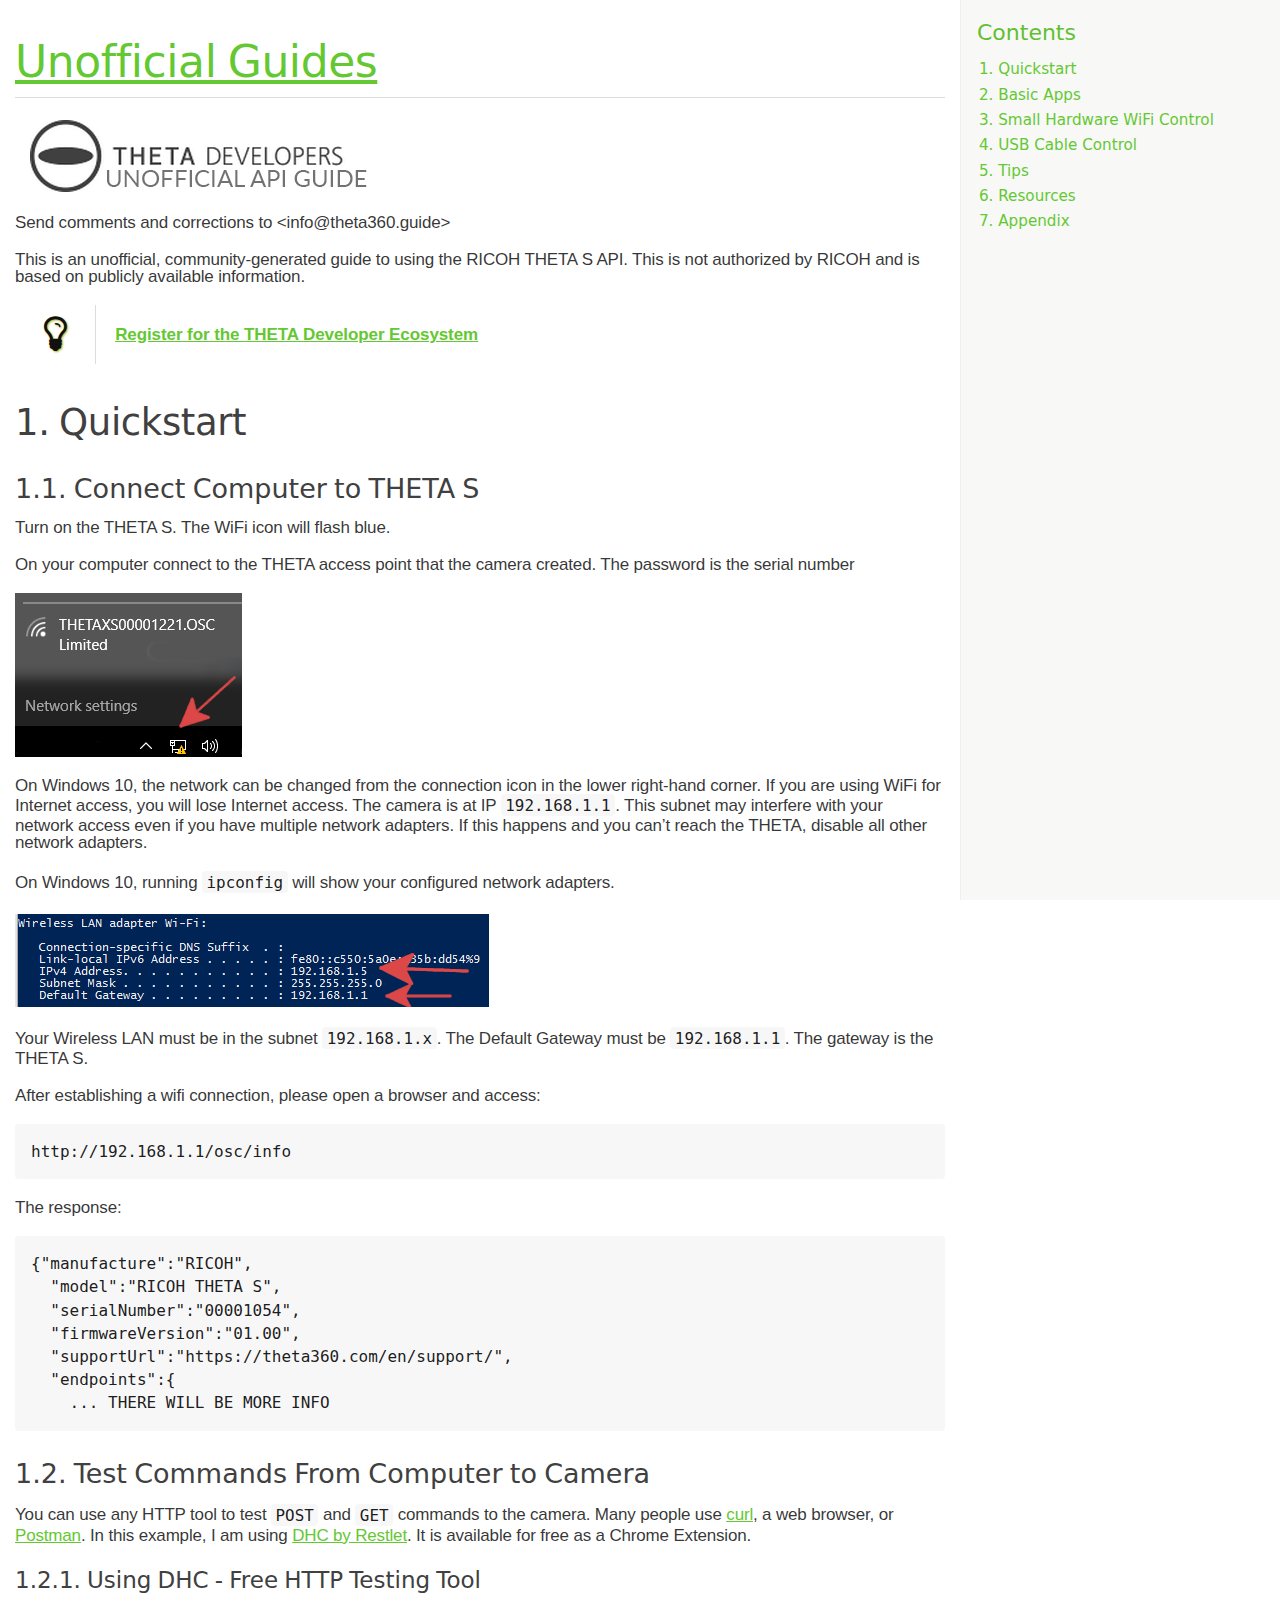
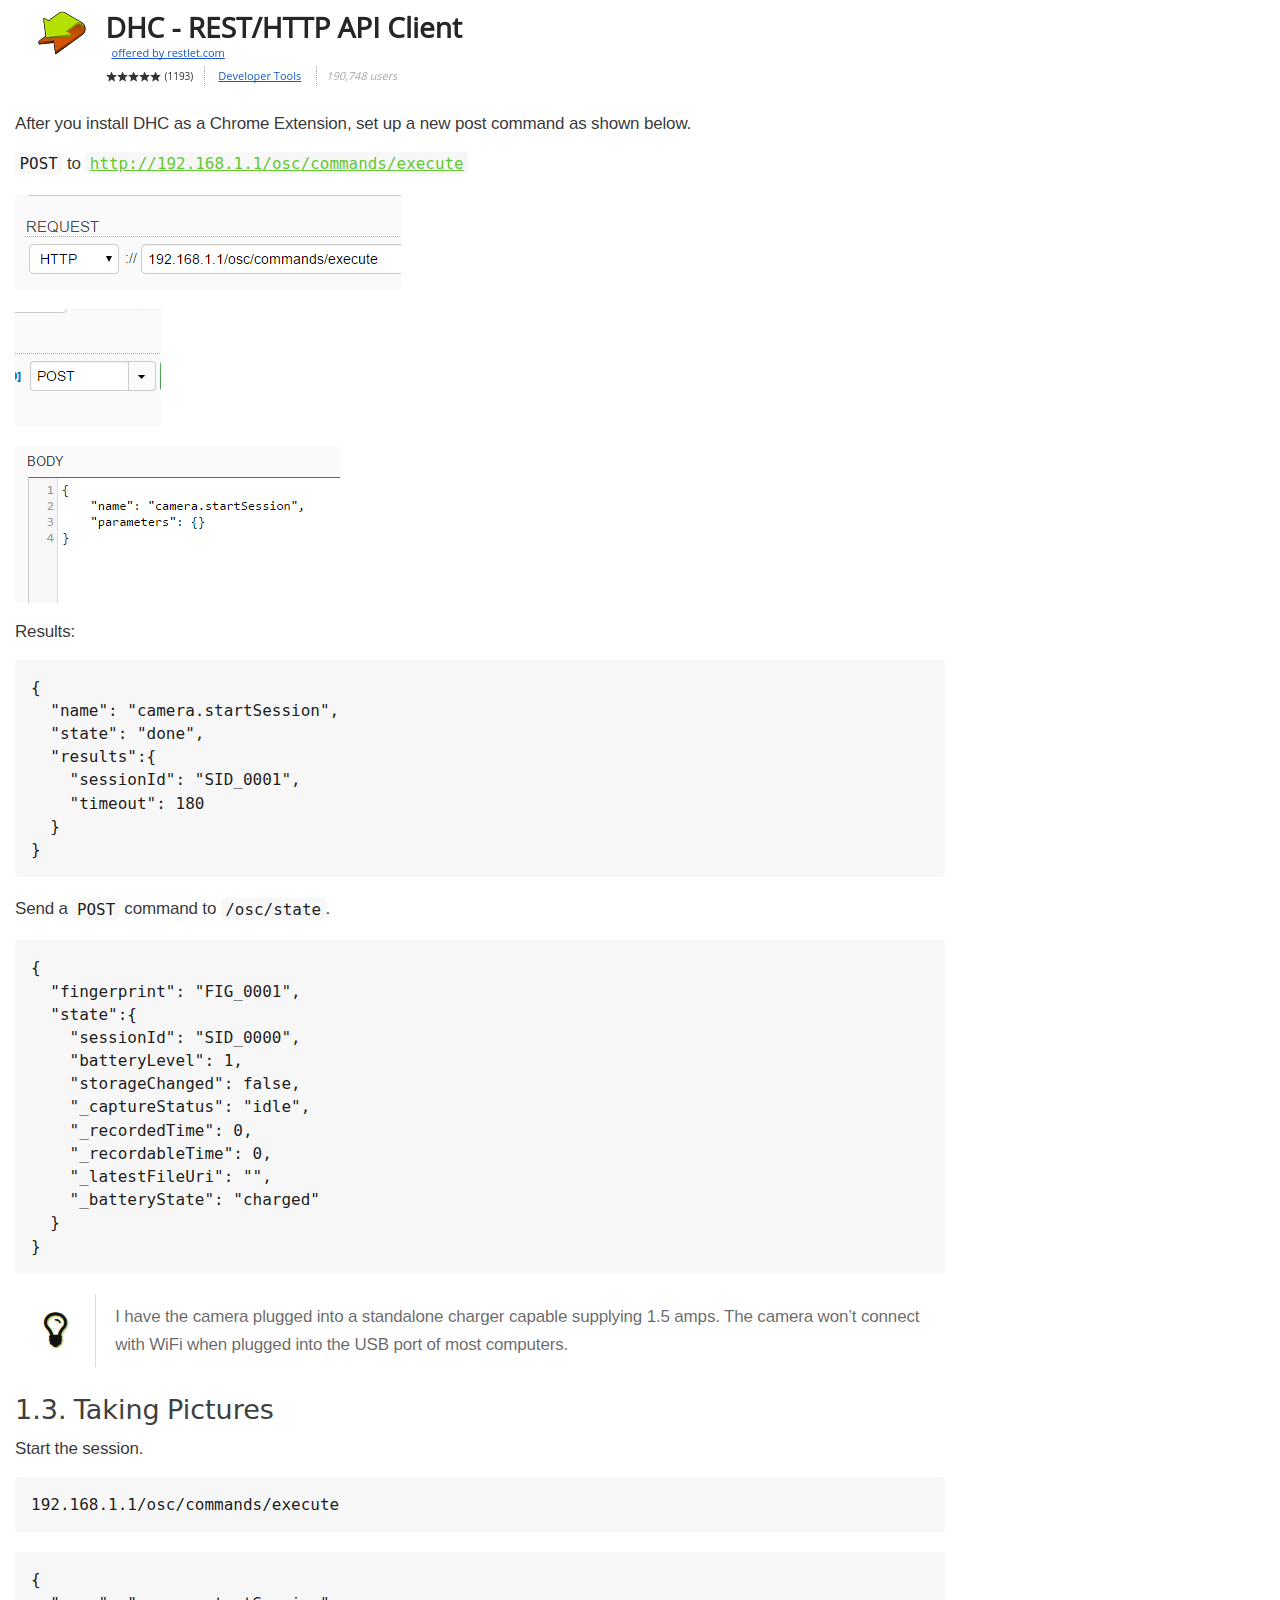
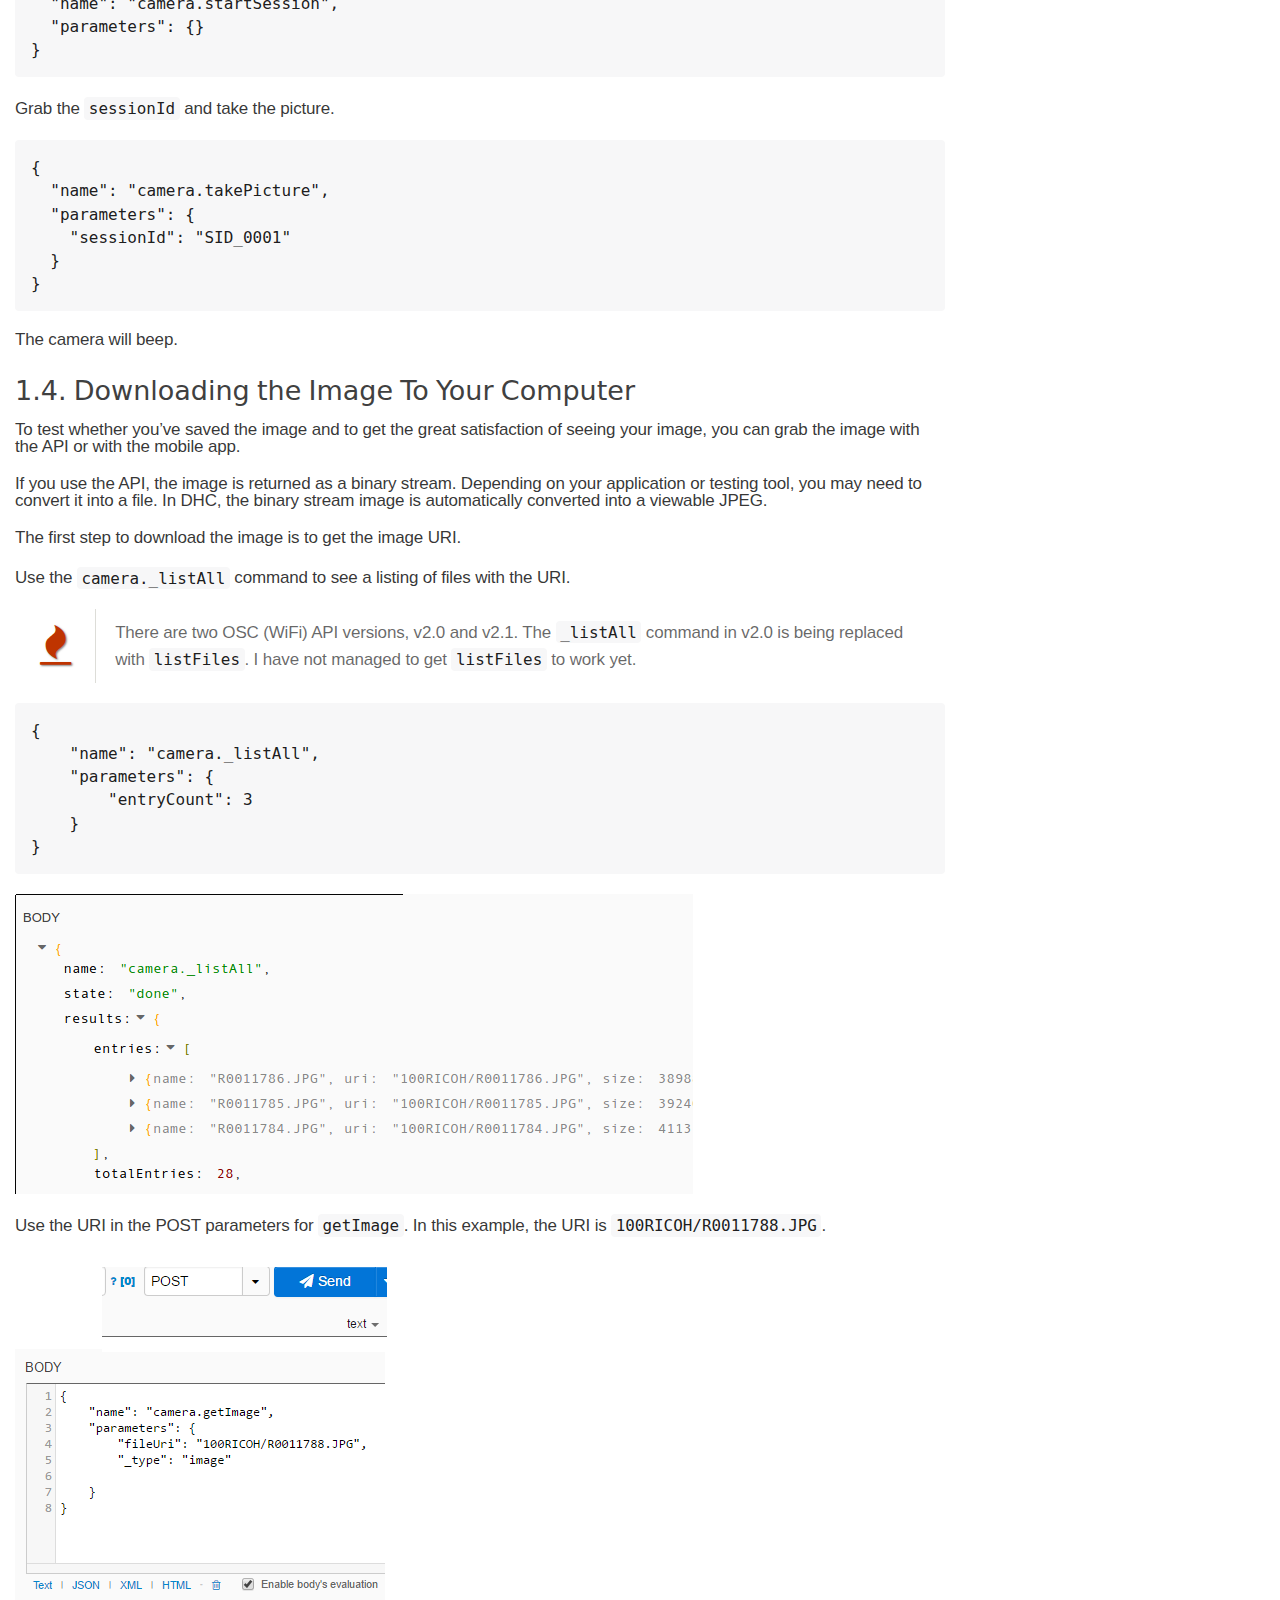
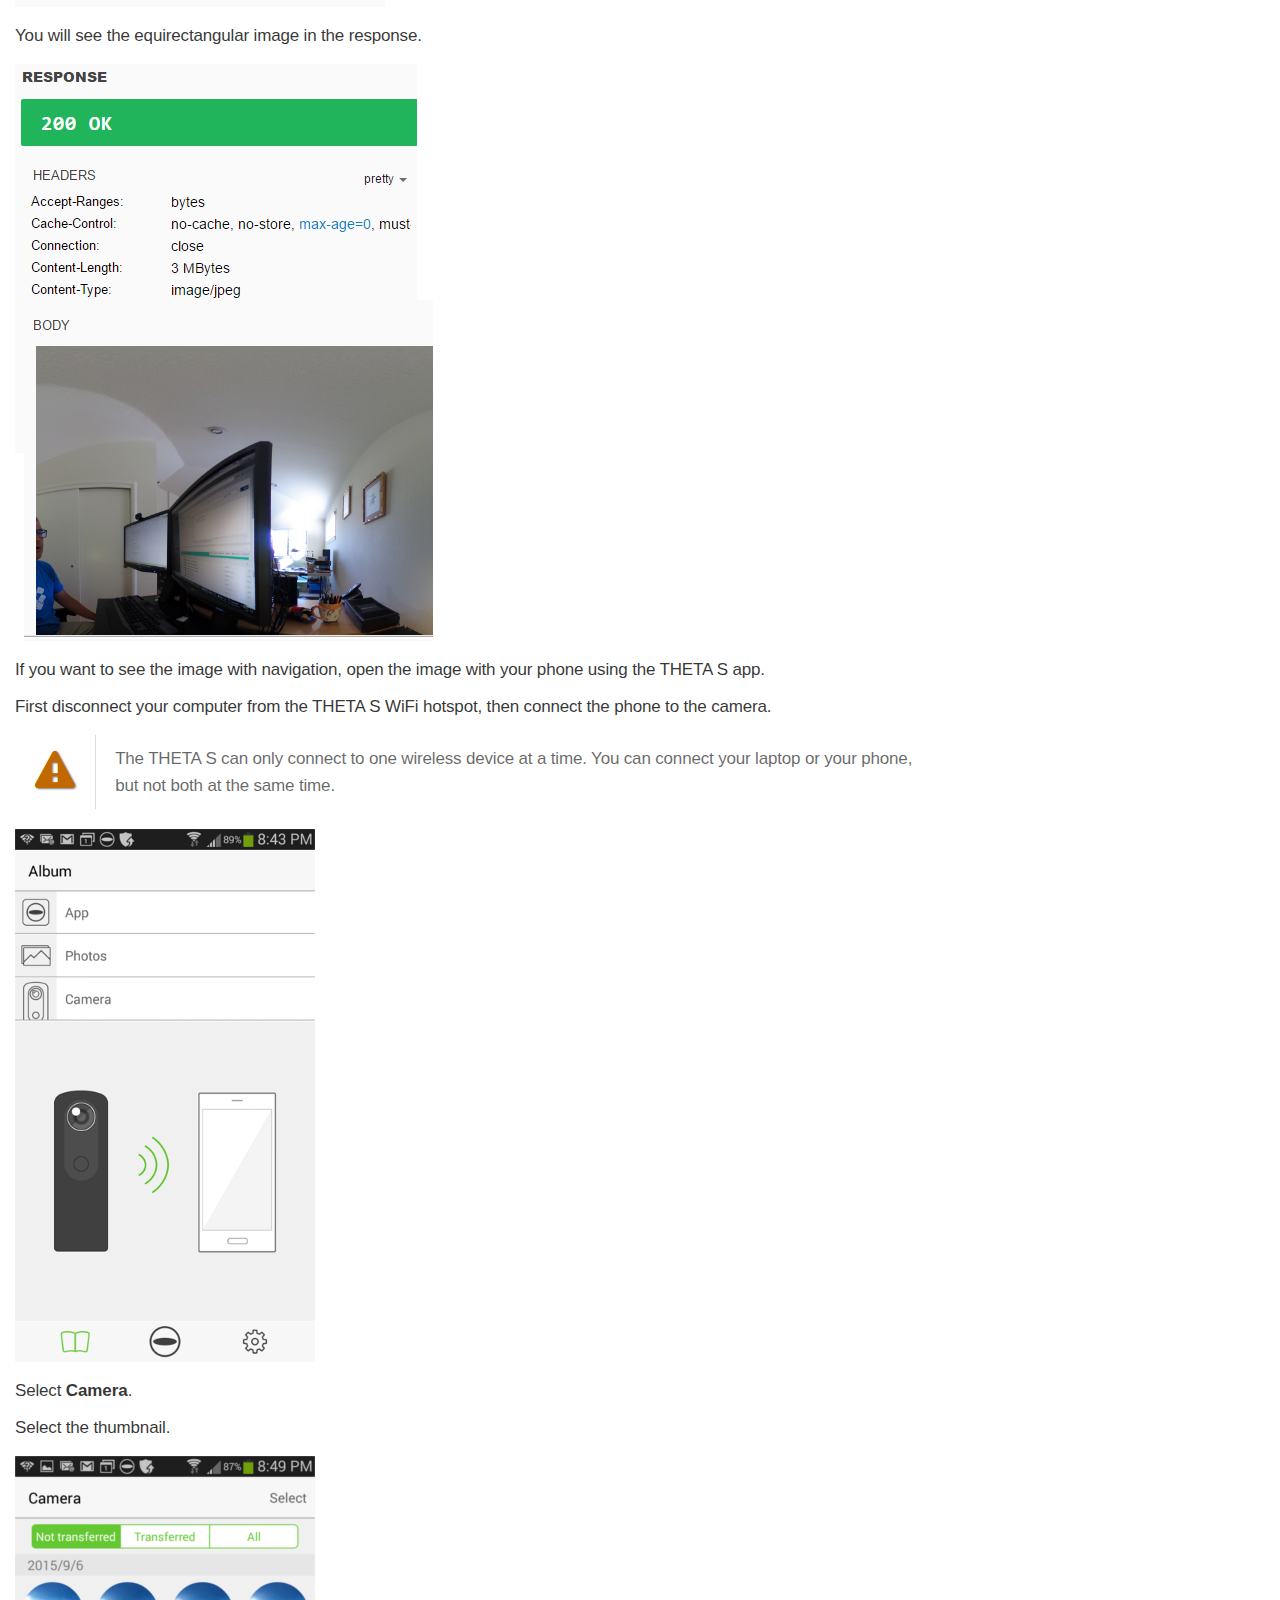
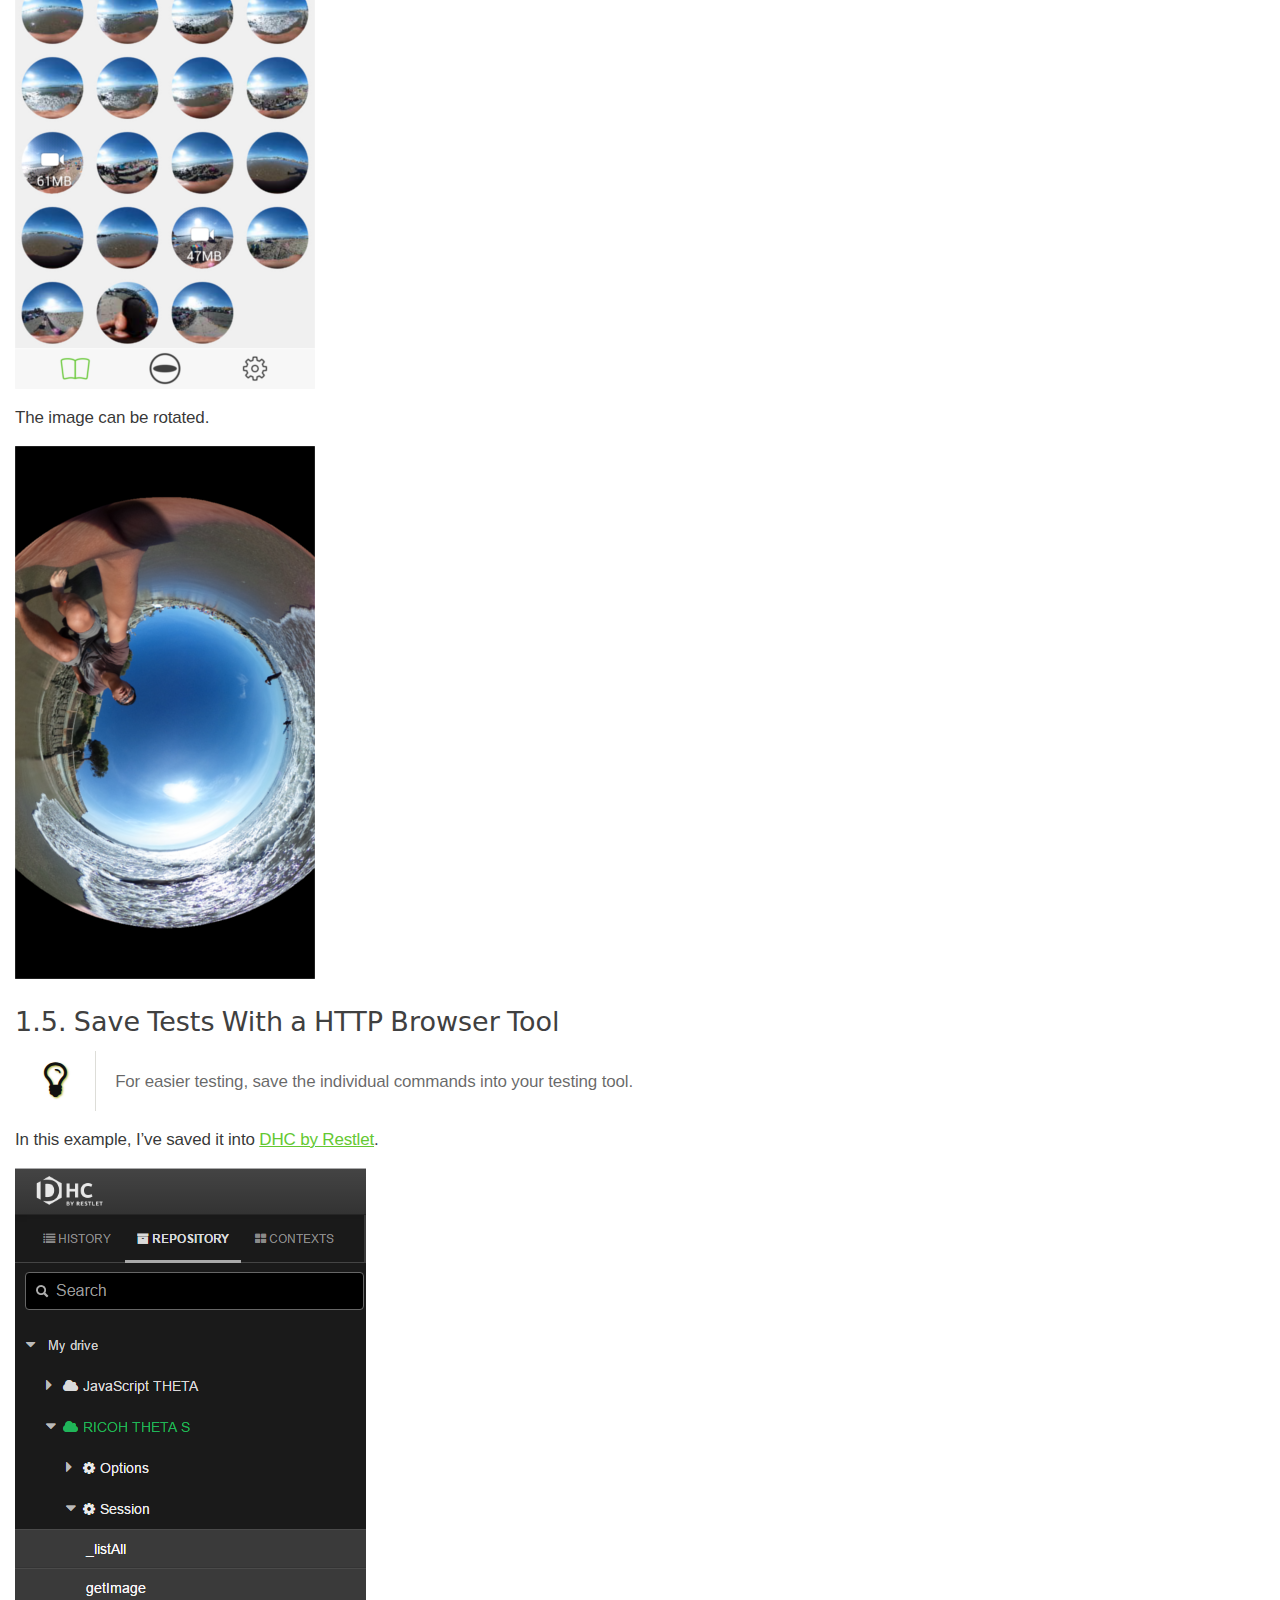
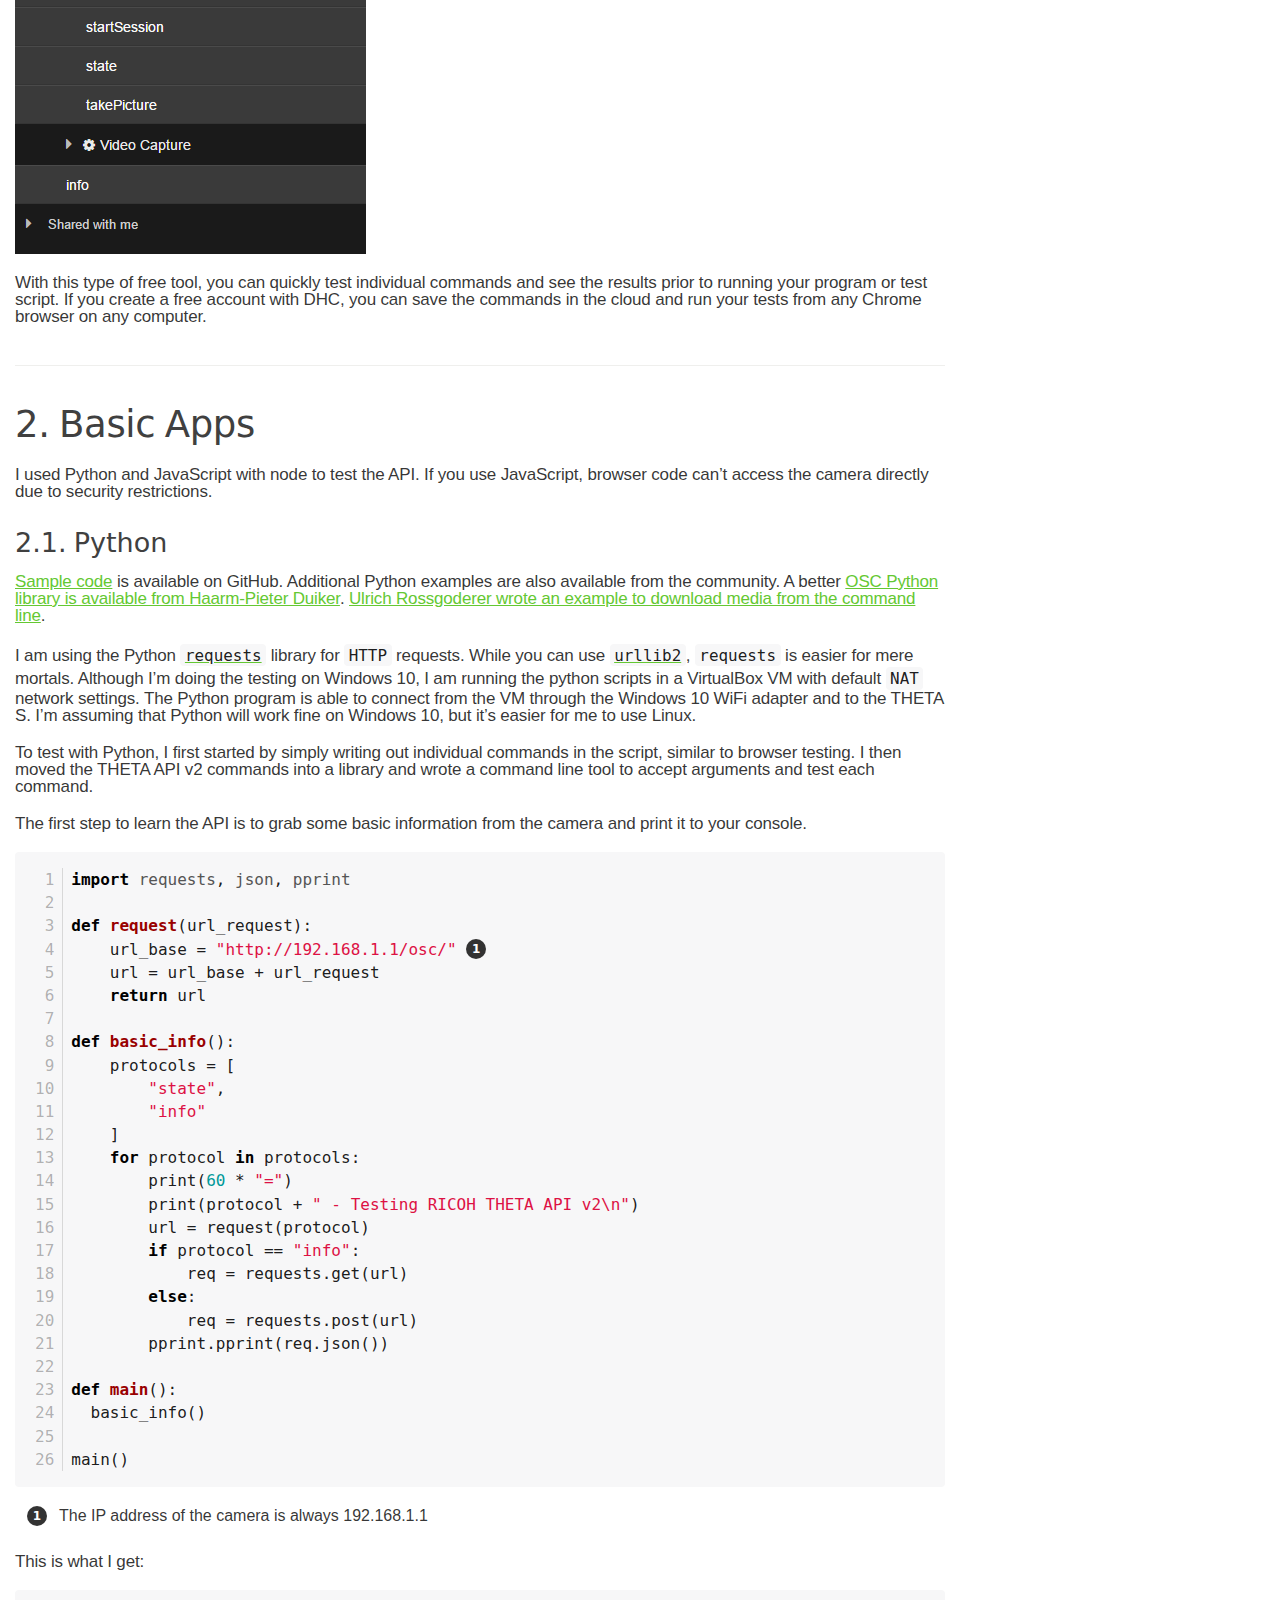
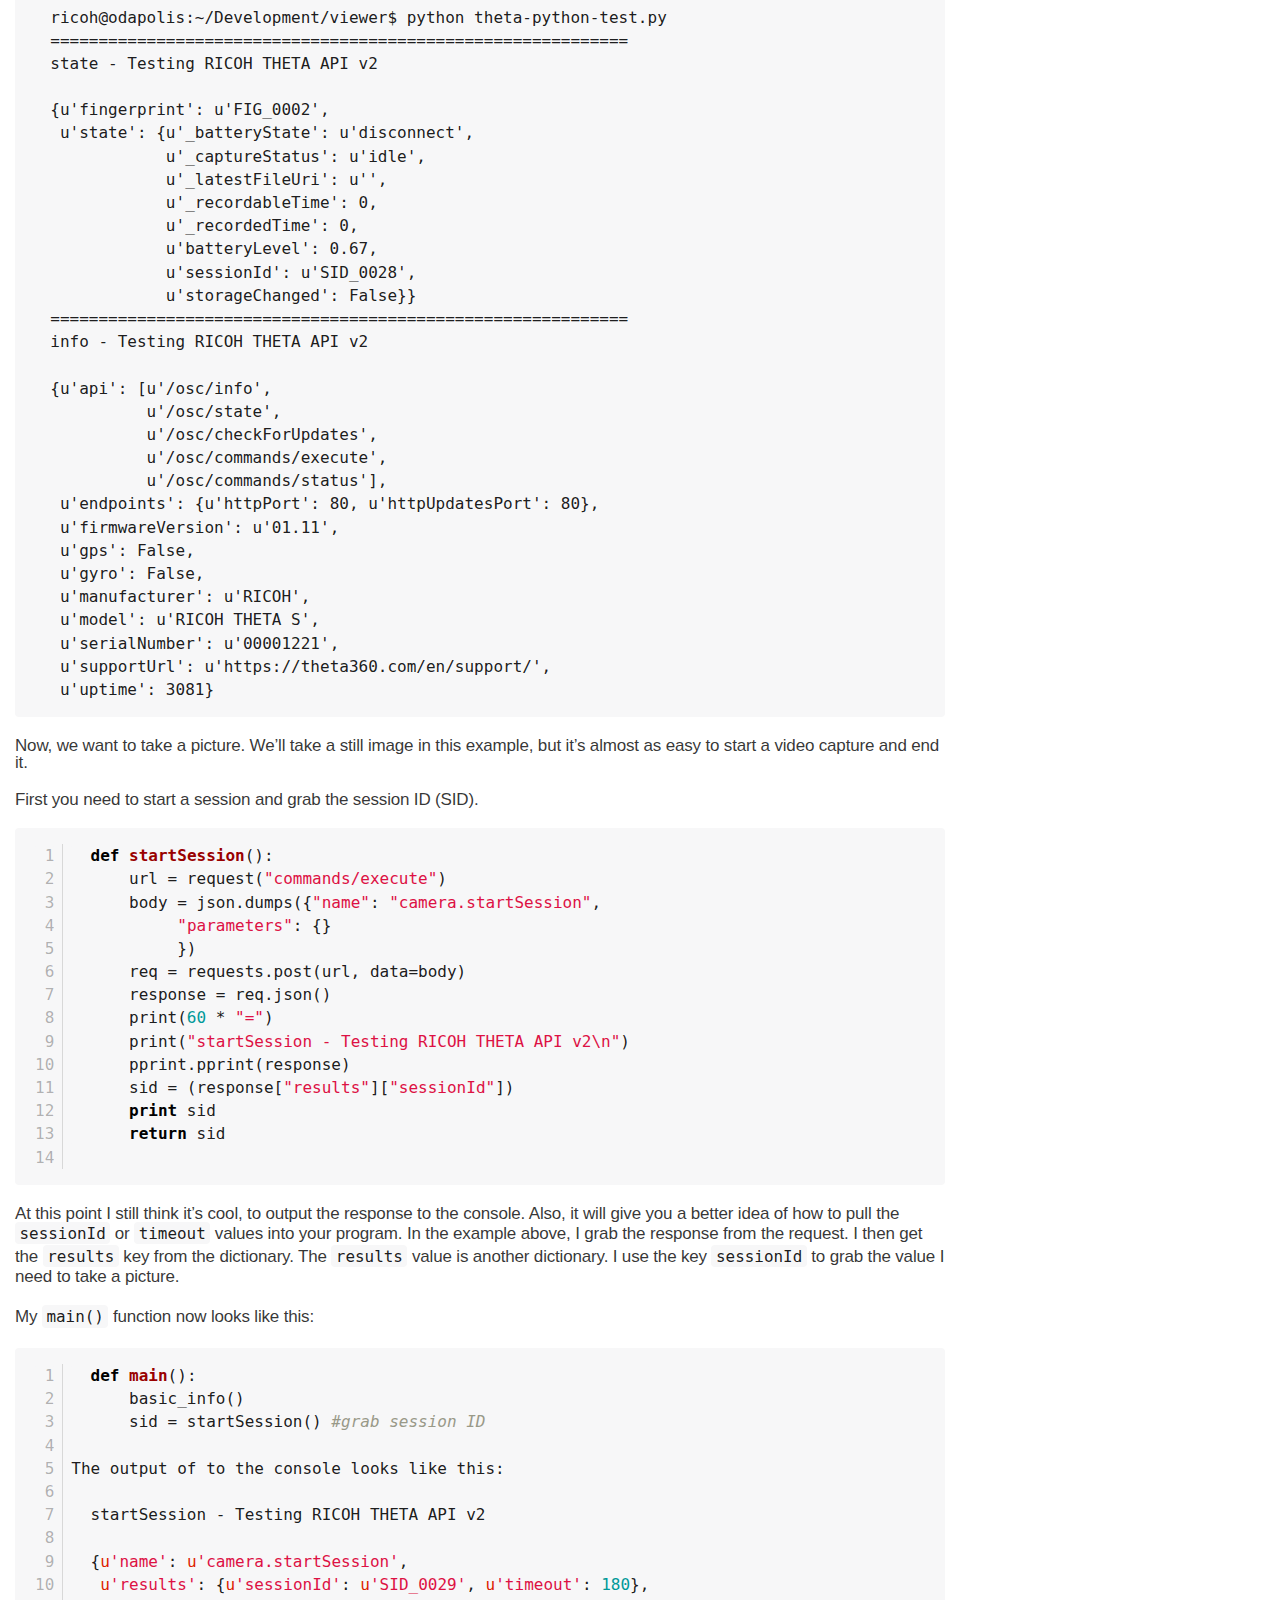
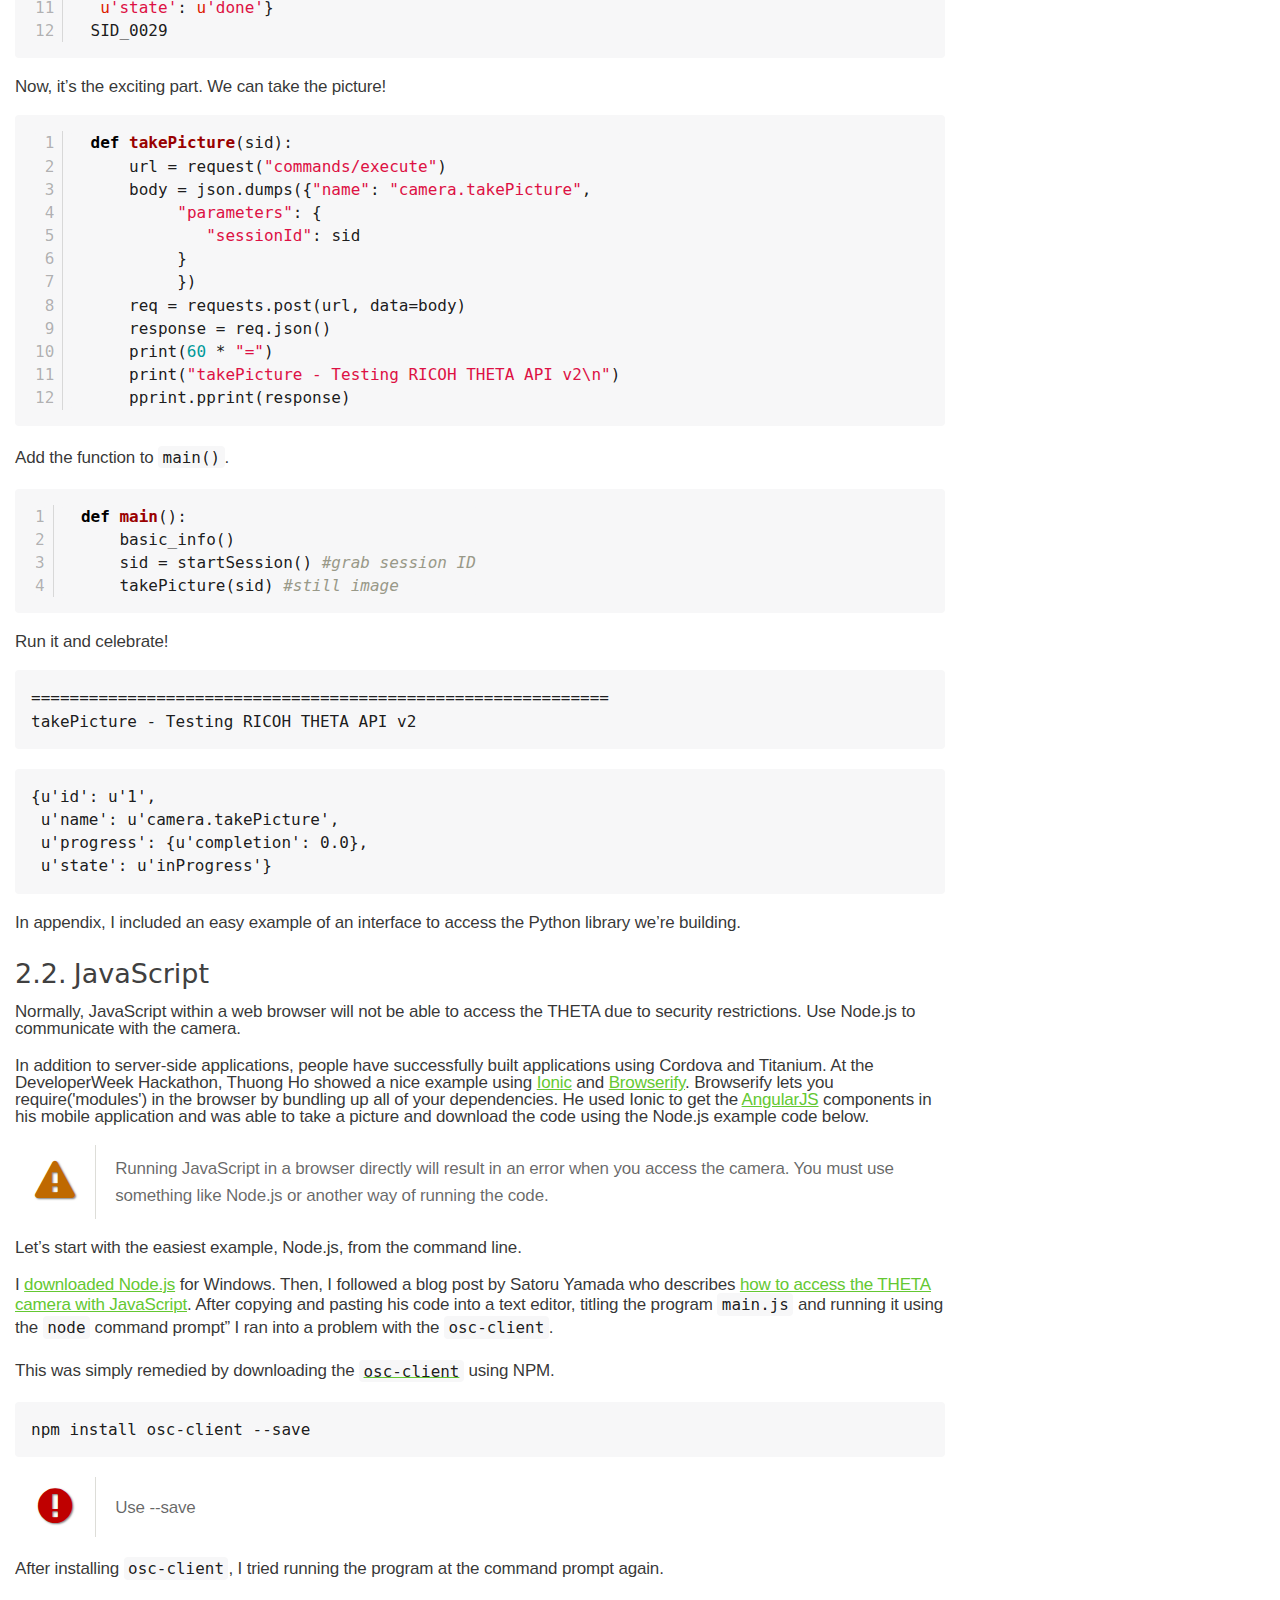
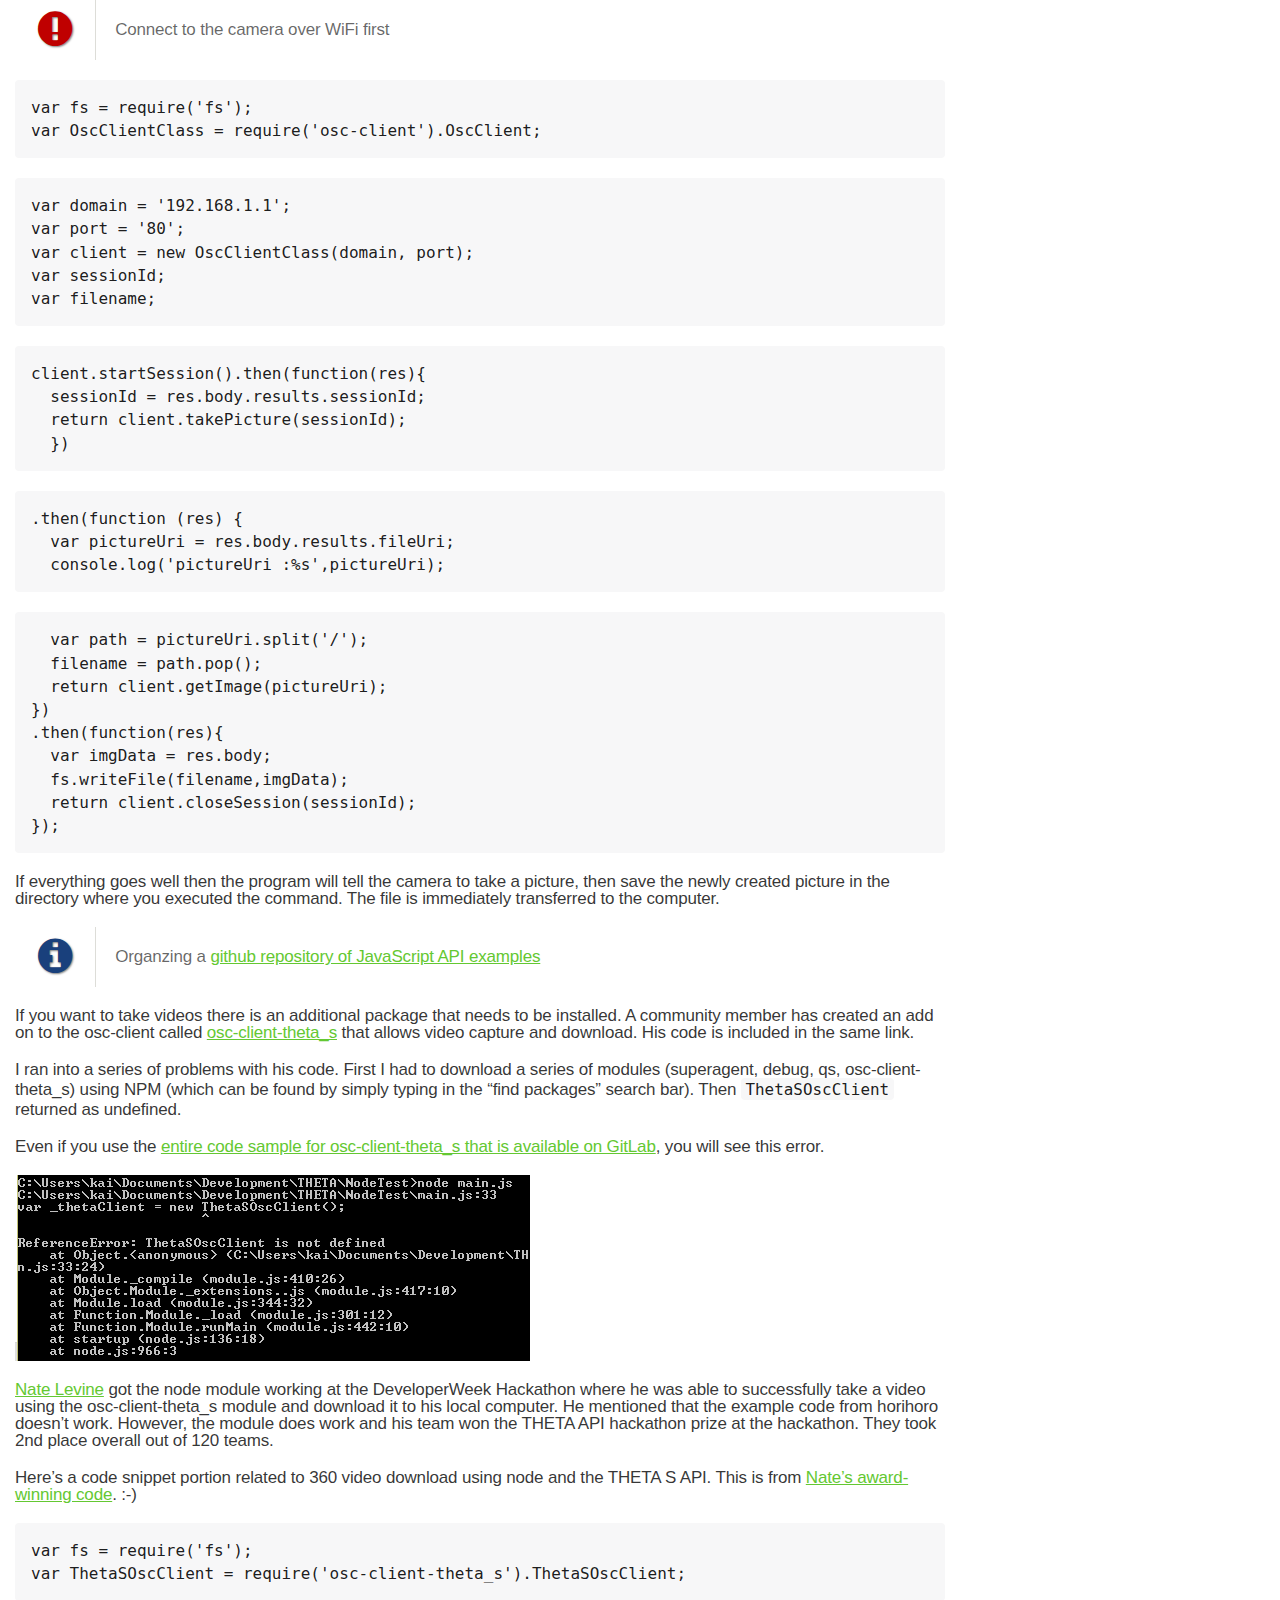
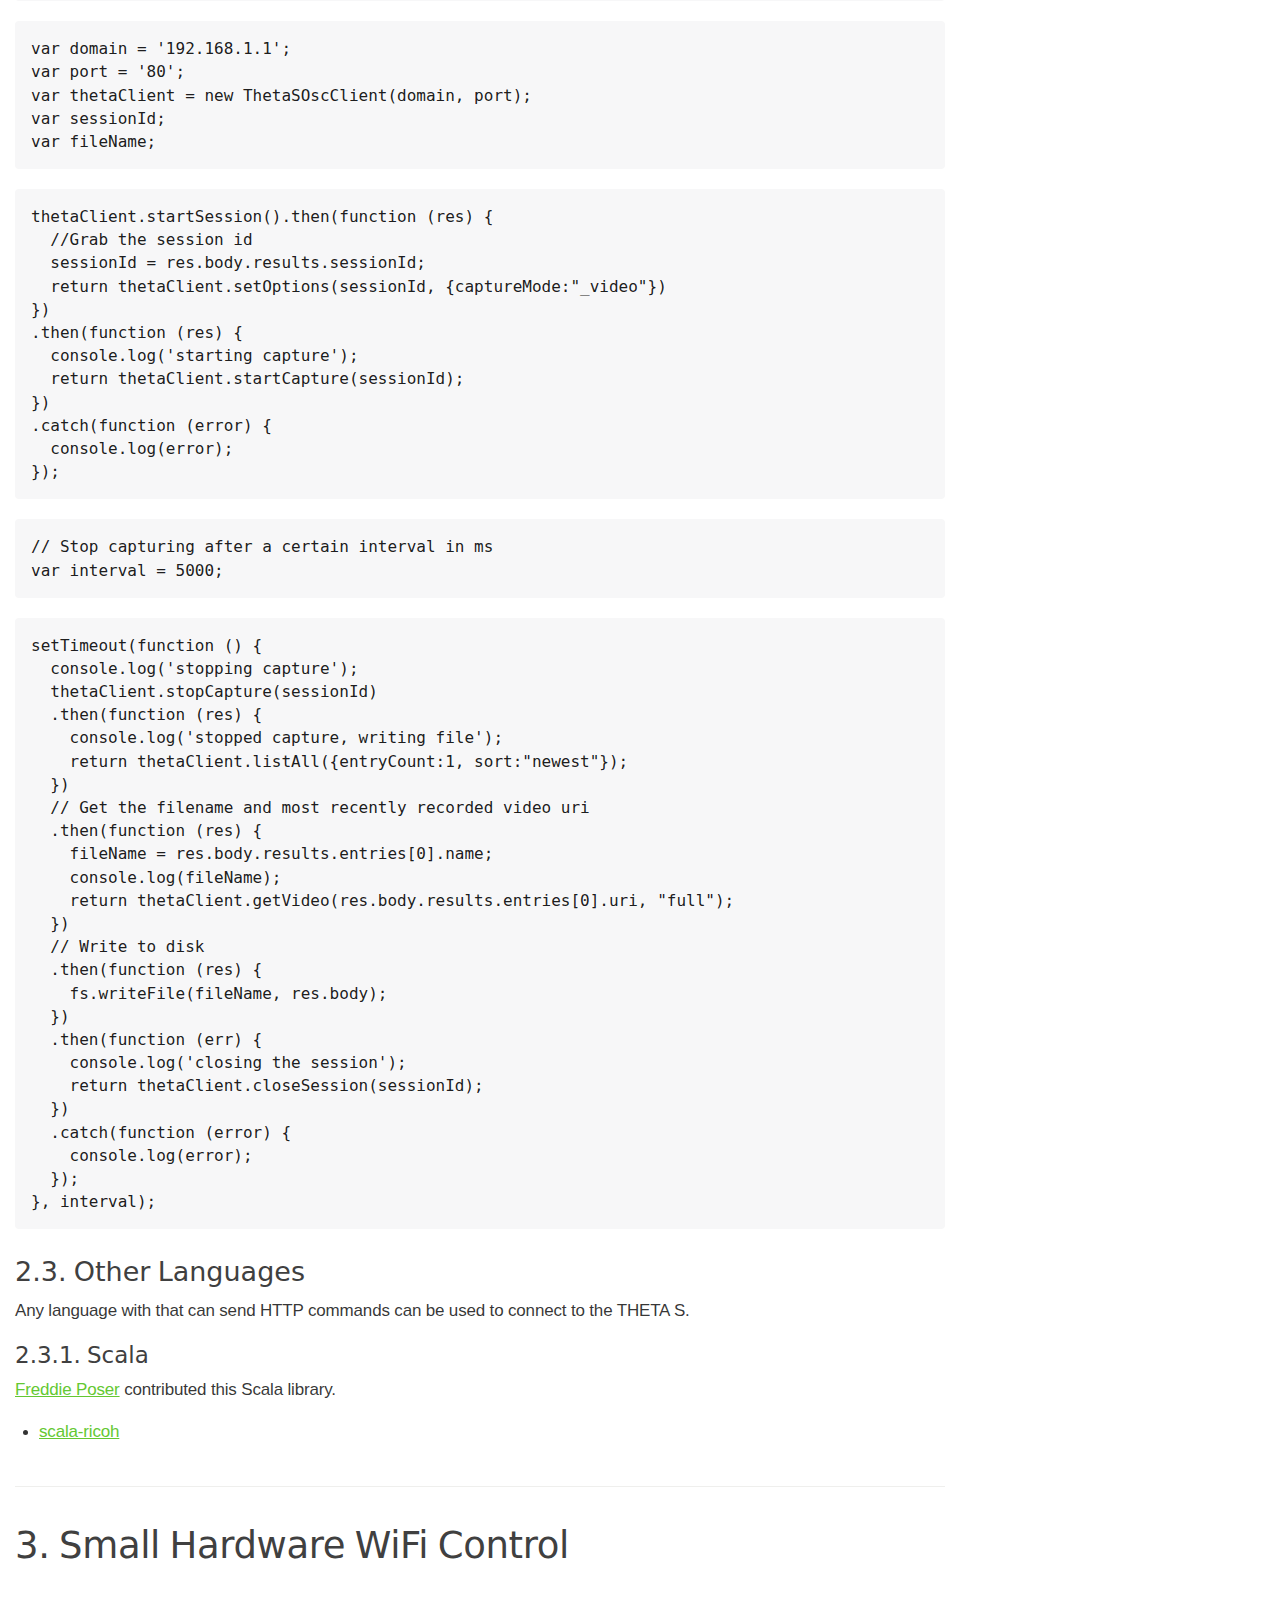
==== commit 3554ef2f: "edited image size" ====
--- a/index.html
+++ b/index.html
@@ -848,6 +848,7 @@
 <li><a href="#_usb_cable_control">4. USB Cable Control</a></li>
 <li><a href="#_tips">5. Tips</a></li>
 <li><a href="#_resources">6. Resources</a></li>
+<li><a href="#_appendix">7. Appendix</a></li>
 </ul>
 </div>
 </div>
@@ -954,7 +955,7 @@
 <div class="sect2">
 <h3 id="_test_commands_from_computer_to_camera">1.2. Test Commands From Computer to Camera</h3>
 <div class="paragraph">
-<p>You can use any tool to test <code>POST</code> and <code>GET</code> commands to the camera.
+<p>You can use any HTTP tool to test <code>POST</code> and <code>GET</code> commands to the camera.
 Many people use
 <a href="http://curl.haxx.se/">curl</a>, a web browser, or
 <a href="https://www.getpostman.com/">Postman</a>.  In this example, I
@@ -962,10 +963,15 @@
 <a href="https://chrome.google.com/webstore/detail/dhc-resthttp-api-client/aejoelaoggembcahagimdiliamlcdmfm?hl=en">DHC by Restlet</a>.
 It is available for free as a Chrome Extension.</p>
 </div>
+<div class="sect3">
+<h4 id="_using_dhc_free_http_testing_tool">1.2.1. Using DHC - Free HTTP Testing Tool</h4>
 <div class="imageblock">
 <div class="content">
 <img src="img/tools/dhc_client.png" alt="dhc client">
 </div>
+</div>
+<div class="paragraph">
+<p>After you install DHC as a Chrome Extension, set up a new post command as shown below.</p>
 </div>
 <div class="paragraph">
 <p><code>POST</code> to <code><a href="http://192.168.1.1/osc/commands/execute" class="bare">http://192.168.1.1/osc/commands/execute</a></code></p>
@@ -1028,16 +1034,12 @@
 </td>
 <td class="content">
 I have the camera plugged into a standalone charger capable supplying
-1.5 amps.  The camera won&#8217;t charge when plugged into the USB port
+1.5 amps.  The camera won&#8217;t connect with WiFi when plugged into the USB port
 of most computers.
 </td>
 </tr>
 </table>
 </div>
-<div class="paragraph">
-<p>Read the
-<a href="https://developers.theta360.com/en/docs/v2/api_reference/">API Reference on the RICOH</a>
-site.</p>
 </div>
 </div>
 <div class="sect2">
@@ -1074,16 +1076,74 @@
 <div class="paragraph">
 <p>The camera will beep.</p>
 </div>
-<div class="paragraph">
-<p>At this point, you can grab the image with the API. However,
-it will be a stream of binary data.  To convert this into
-a something like a jpg that can displayed on the screen, you&#8217;ll
-need to get the stream, convert it, then display the image to your
-screen and allow user interaction with the image.</p>
-</div>
+</div>
+<div class="sect2">
+<h3 id="_downloading_the_image_to_your_computer">1.4. Downloading the Image To Your Computer</h3>
 <div class="paragraph">
 <p>To test whether you&#8217;ve saved the image and to get the great
-satisfaction of seeing your image, you can also check out the
+satisfaction of seeing your image, you can grab the image with the API or with
+the mobile app.</p>
+</div>
+<div class="paragraph">
+<p>If you use the API, the image is returned as a binary stream. Depending on
+your application or testing tool, you may need to convert it into a file.
+In DHC, the binary stream image is automatically
+converted into a viewable JPEG.</p>
+</div>
+<div class="paragraph">
+<p>The first step to download the image is to get the image URI.</p>
+</div>
+<div class="paragraph">
+<p>Use the <code>camera._listAll</code> command to see a listing of files with the URI.</p>
+</div>
+<div class="admonitionblock caution">
+<table>
+<tr>
+<td class="icon">
+<i class="fa icon-caution" title="Caution"></i>
+</td>
+<td class="content">
+There are two OSC (WiFi) API versions, v2.0 and v2.1.
+The <code>_listAll</code> command in v2.0 is being replaced with <code>listFiles</code>.
+I have not managed to get <code>listFiles</code> to work yet.
+</td>
+</tr>
+</table>
+</div>
+<div class="literalblock">
+<div class="content">
+<pre>{
+    "name": "camera._listAll",
+    "parameters": {
+    	"entryCount": 3
+    }
+}</pre>
+</div>
+</div>
+<div class="imageblock">
+<div class="content">
+<img src="img/tools/listAll.png" alt="listAll">
+</div>
+</div>
+<div class="paragraph">
+<p>Use the URI in the POST parameters for <code>getImage</code>. In this example, the URI is
+<code>100RICOH/R0011788.JPG</code>.</p>
+</div>
+<div class="imageblock">
+<div class="content">
+<img src="img/tools/getimagePost.png" alt="getimagePost">
+</div>
+</div>
+<div class="paragraph">
+<p>You will see the equirectangular image in the response.</p>
+</div>
+<div class="imageblock">
+<div class="content">
+<img src="img/tools/getImageResponse.png" alt="getImageResponse">
+</div>
+</div>
+<div class="paragraph">
+<p>If you want to see the image with navigation, open the
 image with your phone using the THETA S app.</p>
 </div>
 <div class="paragraph">
@@ -1130,7 +1190,7 @@
 </div>
 </div>
 <div class="sect2">
-<h3 id="_test_workflow_with_a_http_browser_tool">1.4. Test Workflow With a HTTP Browser Tool</h3>
+<h3 id="_save_tests_with_a_http_browser_tool">1.5. Save Tests With a HTTP Browser Tool</h3>
 <div class="admonitionblock tip">
 <table>
 <tr>
@@ -1138,7 +1198,7 @@
 <i class="fa icon-tip" title="Tip"></i>
 </td>
 <td class="content">
-For quick testing, save the individual commands into your testing tool.
+For easier testing, save the individual commands into your testing tool.
 </td>
 </tr>
 </table>
@@ -1153,22 +1213,10 @@
 </div>
 </div>
 <div class="paragraph">
-<p>With this type of tool, you can quickly test indvidual commands and see the
-results prior to running your program or test script.</p>
-</div>
-<div class="admonitionblock note">
-<table>
-<tr>
-<td class="icon">
-<i class="fa icon-note" title="Note"></i>
-</td>
-<td class="content">
-I have not been able to get a mock server running that supports the full
-RICOH THETA API v2.  In my tests, I needed to connect to the actual device.  If you
-build a functional mock server, send it to me. :-)
-</td>
-</tr>
-</table>
+<p>With this type of free tool, you can quickly test individual commands and see the
+results prior to running your program or test script. If you create a free account
+with DHC, you can save the commands in the cloud and run your tests from any
+Chrome browser on any computer.</p>
 </div>
 </div>
 </div>
@@ -1176,6 +1224,11 @@
 <div class="sect1">
 <h2 id="_basic_apps">2. Basic Apps</h2>
 <div class="sectionbody">
+<div class="paragraph">
+<p>I used Python and JavaScript with node to test the API.
+If you use JavaScript, browser code can&#8217;t access the camera directly
+due to security restrictions.</p>
+</div>
 <div class="sect2">
 <h3 id="_python">2.1. Python</h3>
 <div class="paragraph">
@@ -1466,11 +1519,1741 @@
 </div>
 </div>
 <div class="paragraph">
-<p>In the next few sections, I&#8217;ll show how easy it is to build
-an interface to access the Python library we&#8217;re building.</p>
+<p>In appendix, I included an easy example of an interface
+to access the Python library we&#8217;re building.</p>
+</div>
+</div>
+<div class="sect2">
+<h3 id="_javascript">2.2. JavaScript</h3>
+<div class="paragraph">
+<p>Normally, JavaScript within a web browser will not be able to access the
+THETA due to security restrictions. Use Node.js to communicate
+with the camera.</p>
+</div>
+<div class="paragraph">
+<p>In addition to server-side applications,
+people have successfully built applications using Cordova and
+Titanium. At the DeveloperWeek Hackathon, Thuong Ho showed a nice
+example using
+<a href="http://ionicframework.com/">Ionic</a>
+and
+<a href="http://browserify.org/">Browserify</a>.
+Browserify lets you require('modules') in the browser by bundling
+up all of your dependencies. He used Ionic to get the
+<a href="https://angularjs.org/">AngularJS</a> components in his mobile application and
+was able to take a picture and download the code using the Node.js example code
+below.</p>
+</div>
+<div class="admonitionblock warning">
+<table>
+<tr>
+<td class="icon">
+<i class="fa icon-warning" title="Warning"></i>
+</td>
+<td class="content">
+Running JavaScript in a browser directly will result in an error
+when you access the camera. You must use something like Node.js or
+another way of running the code.
+</td>
+</tr>
+</table>
+</div>
+<div class="paragraph">
+<p>Let&#8217;s start with the easiest example, Node.js, from the command line.</p>
+</div>
+<div class="paragraph">
+<p>I <a href="https://nodejs.org/en/">downloaded Node.js</a> for Windows.
+Then, I followed a
+blog post by Satoru Yamada who describes
+<a href="http://theta360developers.github.io/blog/javascript/2015/12/17/theta-s-nodejs.html">how to
+access the THETA camera with JavaScript</a>.
+After copying and pasting his code into a text editor,
+titling the program <code>main.js</code> and running it using the
+<code>node</code> command prompt” I ran into a problem with the <code>osc-client</code>.</p>
+</div>
+<div class="paragraph">
+<p>This was simply remedied by downloading the
+<a href="https://www.npmjs.com/package/osc-client"><code>osc-client</code></a> using NPM.</p>
+</div>
+<div class="literalblock">
+<div class="content">
+<pre>npm install osc-client --save</pre>
+</div>
+</div>
+<div class="admonitionblock important">
+<table>
+<tr>
+<td class="icon">
+<i class="fa icon-important" title="Important"></i>
+</td>
+<td class="content">
+Use --save
+</td>
+</tr>
+</table>
+</div>
+<div class="paragraph">
+<p>After installing <code>osc-client</code>, I tried running the program at
+the command prompt again.</p>
+</div>
+<div class="admonitionblock important">
+<table>
+<tr>
+<td class="icon">
+<i class="fa icon-important" title="Important"></i>
+</td>
+<td class="content">
+Connect to the camera over WiFi first
+</td>
+</tr>
+</table>
+</div>
+<div class="literalblock">
+<div class="content">
+<pre>var fs = require('fs');
+var OscClientClass = require('osc-client').OscClient;</pre>
+</div>
+</div>
+<div class="literalblock">
+<div class="content">
+<pre>var domain = '192.168.1.1';
+var port = '80';
+var client = new OscClientClass(domain, port);
+var sessionId;
+var filename;</pre>
+</div>
+</div>
+<div class="literalblock">
+<div class="content">
+<pre>client.startSession().then(function(res){
+  sessionId = res.body.results.sessionId;
+  return client.takePicture(sessionId);
+  })</pre>
+</div>
+</div>
+<div class="literalblock">
+<div class="content">
+<pre>.then(function (res) {
+  var pictureUri = res.body.results.fileUri;
+  console.log('pictureUri :%s',pictureUri);</pre>
+</div>
+</div>
+<div class="literalblock">
+<div class="content">
+<pre>  var path = pictureUri.split('/');
+  filename = path.pop();
+  return client.getImage(pictureUri);
+})
+.then(function(res){
+  var imgData = res.body;
+  fs.writeFile(filename,imgData);
+  return client.closeSession(sessionId);
+});</pre>
+</div>
+</div>
+<div class="paragraph">
+<p>If everything goes well then the program will tell the camera to
+take a picture, then save the newly created picture in the directory where
+you executed the command. The file is immediately transferred to the computer.</p>
+</div>
+<div class="admonitionblock note">
+<table>
+<tr>
+<td class="icon">
+<i class="fa icon-note" title="Note"></i>
+</td>
+<td class="content">
+Organzing a <a href="https://github.com/theta360developers/javascript-api-samples">github repository of JavaScript API examples</a>
+</td>
+</tr>
+</table>
+</div>
+<div class="paragraph">
+<p>If you want to take videos there is an additional package that needs to be
+installed. A community member has created an add on to the osc-client
+called <a href="https://www.npmjs.com/package/osc-client-theta_s">osc-client-theta_s</a>
+that allows video capture and download. His code is included in the same link.</p>
+</div>
+<div class="paragraph">
+<p>I ran into a series of problems with his code. First I had to download a
+series of modules (superagent, debug, qs, osc-client-theta_s)
+using NPM (which can be found by simply typing in the “find packages”
+  search bar). Then <code>ThetaSOscClient</code> returned as undefined.</p>
+</div>
+<div class="paragraph">
+<p>Even if you use the
+<a href="https://gitlab.com/horihiro/osc-client-theta_s/tree/master">entire code sample for osc-client-theta_s that is available on GitLab</a>,
+you will see this error.</p>
+</div>
+<div class="imageblock">
+<div class="content">
+<img src="img/javascript/osc-client-theta-s.png" alt="osc client theta s">
+</div>
+</div>
+<div class="paragraph">
+<p><a href="https://github.com/natelevine">Nate Levine</a> got the node
+module working at the DeveloperWeek Hackathon where he was
+able to successfully take a video using the osc-client-theta_s module and
+download it to his local computer. He mentioned that the example code
+from horihoro doesn&#8217;t work. However, the module does work and his team
+won the THETA API hackathon prize at the hackathon. They took 2nd place
+overall out of 120 teams.</p>
+</div>
+<div class="paragraph">
+<p>Here&#8217;s a code snippet portion related to 360 video download using
+node and the THETA S API. This is from
+<a href="https://github.com/natelevine/Gauger">Nate&#8217;s award-winning code</a>. :-)</p>
+</div>
+<div class="literalblock">
+<div class="content">
+<pre>var fs = require('fs');
+var ThetaSOscClient = require('osc-client-theta_s').ThetaSOscClient;</pre>
+</div>
+</div>
+<div class="literalblock">
+<div class="content">
+<pre>var domain = '192.168.1.1';
+var port = '80';
+var thetaClient = new ThetaSOscClient(domain, port);
+var sessionId;
+var fileName;</pre>
+</div>
+</div>
+<div class="literalblock">
+<div class="content">
+<pre>thetaClient.startSession().then(function (res) {
+  //Grab the session id
+  sessionId = res.body.results.sessionId;
+  return thetaClient.setOptions(sessionId, {captureMode:"_video"})
+})
+.then(function (res) {
+  console.log('starting capture');
+  return thetaClient.startCapture(sessionId);
+})
+.catch(function (error) {
+  console.log(error);
+});</pre>
+</div>
+</div>
+<div class="literalblock">
+<div class="content">
+<pre>// Stop capturing after a certain interval in ms
+var interval = 5000;</pre>
+</div>
+</div>
+<div class="literalblock">
+<div class="content">
+<pre>setTimeout(function () {
+  console.log('stopping capture');
+  thetaClient.stopCapture(sessionId)
+  .then(function (res) {
+    console.log('stopped capture, writing file');
+    return thetaClient.listAll({entryCount:1, sort:"newest"});
+  })
+  // Get the filename and most recently recorded video uri
+  .then(function (res) {
+    fileName = res.body.results.entries[0].name;
+    console.log(fileName);
+    return thetaClient.getVideo(res.body.results.entries[0].uri, "full");
+  })
+  // Write to disk
+  .then(function (res) {
+    fs.writeFile(fileName, res.body);
+  })
+  .then(function (err) {
+    console.log('closing the session');
+    return thetaClient.closeSession(sessionId);
+  })
+  .catch(function (error) {
+    console.log(error);
+  });
+}, interval);</pre>
+</div>
+</div>
+</div>
+<div class="sect2">
+<h3 id="_other_languages">2.3. Other Languages</h3>
+<div class="paragraph">
+<p>Any language with that can send HTTP commands can be used to connect
+to the THETA S.</p>
 </div>
 <div class="sect3">
-<h4 id="_python_desktop">2.1.1. Python Desktop</h4>
+<h4 id="_scala">2.3.1. Scala</h4>
+<div class="paragraph">
+<p><a href="https://github.com/vogon101">Freddie Poser</a> contributed this Scala library.</p>
+</div>
+<div class="ulist">
+<ul>
+<li>
+<p><a href="https://github.com/vogon101/scala-ricoh">scala-ricoh</a></p>
+</li>
+</ul>
+</div>
+</div>
+</div>
+</div>
+</div>
+<div class="sect1">
+<h2 id="_small_hardware_wifi_control">3. Small Hardware WiFi Control</h2>
+<div class="sectionbody">
+<div class="sect2">
+<h3 id="_raspberry_pi">3.1. Raspberry Pi</h3>
+<div class="paragraph">
+<p>The Raspberry Pi works great with the RICOH THETA S API over WiFi and
+over USB.</p>
+</div>
+<div class="sect3">
+<h4 id="_using_an_ir_remote_to_control_the_theta_s">3.1.1. Using an IR Remote to Control the THETA S</h4>
+<div class="paragraph">
+<p>In this example, I have it working with the
+<a href="https://flirc.tv/">FLIRC</a> USB dongle to connect a simple IR remote
+to THETA S.</p>
+</div>
+<div class="imageblock">
+<div class="content">
+<img src="img/rpi/rpi.jpg" alt="rpi">
+</div>
+</div>
+<div class="paragraph">
+<p>This examples opens up a range of possibilities for triggering
+pictures and video with motion, light, and other sensors connected
+to the Raspberry Pi.</p>
+</div>
+<div class="paragraph">
+<p>Although the picture shows USB and an HDMI cable connected to the
+Raspberry Pi, you can remove the cables and connect the
+Raspberry Pi to a <a href="http://www.adafruit.com/products/1566">battery</a>. The
+one in the link powered an Pi for 15 hours.</p>
+</div>
+<div class="imageblock">
+<div class="content">
+<img src="img/rpi/flicr.jpg" alt="flicr">
+</div>
+</div>
+<div class="paragraph">
+<p>I have only tested the Pi with the remote control as a proof of concept
+to make sure it works. I tested taking a picture, starting a video, and
+stopping a video capture.  The modifications only took 15 minutes,
+most of this time was spent fiddling with my WiFi routes since it was
+the first time I connected the Pi to the THETA S.</p>
+</div>
+<div class="paragraph">
+<p>I have the same GUI displayed from my deskTHETA example.  However,
+you don&#8217;t need a monitor connected to run the program.  Right now,
+the GUI serves no purpose other than testing from the Pi to the THETA.</p>
+</div>
+<div class="imageblock">
+<div class="content">
+<img src="img/rpi/app.jpg" alt="app">
+</div>
+</div>
+</div>
+<div class="sect3">
+<h4 id="_screengrabs_over_usb_in_live_streaming_mode">3.1.2. Screengrabs Over USB in Live Streaming Mode</h4>
+<div class="paragraph">
+<p>The THETA S can be put into liveStreaming mode by holding down the
+bottom button and turning the power on while holding the button down.</p>
+</div>
+<div class="paragraph">
+<p>Once in liveStreaming mode, you can grab images directly from the
+USB cable.</p>
+</div>
+<div class="paragraph">
+<p>I used <code>fswebcam</code> to grab dual-fisheye shots and save it to the SD card
+of the Raspberry Pi.</p>
+</div>
+<div class="imageblock">
+<div class="content">
+<img src="img/rpi/screengrab.jpg" alt="screengrab">
+</div>
+</div>
+</div>
+</div>
+<div class="sect2">
+<h3 id="_other_hardware">3.2. Other Hardware</h3>
+<div class="paragraph">
+<p>Although you can run API commands over the USB cable, you can also use
+cheap boards that can handle a WiFi signal. The cheapest boards are
+based on the ESP8266, which sell for between $6 and $15. Most boards can
+be purchased for $10 and come with the microcontroller, WiFi components,
+and flash.</p>
+</div>
+<div class="sect3">
+<h4 id="_esp8266">3.2.1. ESP8266</h4>
+<div class="paragraph">
+<p>I&#8217;ve written a
+<a href="http://theta360developers.github.io/blog/applications/2016/02/22/remote-shutter.html">blog post</a>
+with information on using the ESP8266.</p>
+</div>
+<div class="paragraph">
+<p>Information:</p>
+</div>
+<div class="ulist">
+<ul>
+<li>
+<p><a href="http://theta360developers.github.io/blog/applications/2016/02/22/remote-shutter.html">Blog Post</a></p>
+</li>
+<li>
+<p><a href="https://github.com/katsuya-san/ESP8266-THETA-S-FullRemoteControler">Katsuya-san&#8217;s GitHub repo of ESP8266 code</a></p>
+</li>
+<li>
+<p><a href="https://www.sparkfun.com/products/13231">SparkFun ESP8266 Thing</a> One of the more expensive boards</p>
+</li>
+<li>
+<p><a href="http://www.esp8266.com/">ESP8266 Community Forum</a></p>
+</li>
+</ul>
+</div>
+</div>
+</div>
+</div>
+</div>
+<div class="sect1">
+<h2 id="_usb_cable_control">4. USB Cable Control</h2>
+<div class="sectionbody">
+<div class="imageblock thumb">
+<div class="content">
+<img src="img/usb/camera-usb-ready.png" alt="camera usb ready">
+</div>
+<div class="title">Figure 1. Ready for USB Control - Power on and unmounted</div>
+</div>
+<div class="paragraph">
+<p>Developers can access the RICOH
+<a href="https://developers.theta360.com/en/docs/v2/usb_reference/">THETA API over USB</a>.</p>
+</div>
+<div class="sect2">
+<h3 id="_advantages_of_api_over_usb">4.1. Advantages of API Over USB</h3>
+<div class="ulist">
+<ul>
+<li>
+<p>The THETA can be left powered on indefinitely for applications such as surveillance,
+map creation or time-lapse photography</p>
+</li>
+<li>
+<p>The files download much faster from the camera to the computer</p>
+</li>
+<li>
+<p>There are no issues with WiFi signal strength or WiFi setup</p>
+</li>
+</ul>
+</div>
+</div>
+<div class="sect2">
+<h3 id="_disadvantages_of_api_over_usb">4.2. Disadvantages of API Over USB</h3>
+<div class="ulist">
+<ul>
+<li>
+<p>The PTP API (the USB one) is not as complete as the THETA API v2 (the WiFi one)</p>
+</li>
+<li>
+<p>There are less people using the USB API</p>
+</li>
+<li>
+<p>It&#8217;s harder to work with as you need to send it hex codes, not human-readable commands</p>
+</li>
+<li>
+<p>We may find issues with the libraries for PTP access</p>
+</li>
+</ul>
+</div>
+<div class="paragraph">
+<p>If you choose to develop your application with the v2 USB API, you are a pioneer.
+Please contribute your experiences with the community.</p>
+</div>
+</div>
+<div class="sect2">
+<h3 id="_controlling_the_theta_from_raspberry_pi_or_linux_with_usb">4.3. Controlling the THETA from Raspberry Pi or Linux With USB</h3>
+<div class="paragraph">
+<p>The community initially started connecting to the THETA from Windows with
+<a href="https://msdn.microsoft.com/en-us/library/windows/desktop/ff384848(v=vs.85).aspx">MTP Extensions</a>
+and
+Raspberry Pi devices using
+<a href="http://libptp.sourceforge.net/">libptp</a>. As I am more familiar with Linux,
+I ran my tests on Ubuntu 16.04. I also know that people are using the same programs on the
+Raspberry Pi with Raspian OS (similar to Ubuntu or Debian).</p>
+</div>
+<div class="paragraph">
+<p>As far as I know, the API works fine on Windows and the
+<a href="https://msdn.microsoft.com/en-us/library/windows/desktop/ff384842(v=vs.85).aspx">examples</a> on the
+Microsoft site work.</p>
+</div>
+<div class="admonitionblock note">
+<table>
+<tr>
+<td class="icon">
+<i class="fa icon-note" title="Note"></i>
+</td>
+<td class="content">
+In the above example for Windows, change the Op Code to 0x100e and the StorageID
+</td>
+</tr>
+</table>
+</div>
+<div class="paragraph">
+<p>This tutorial will focus on <code>libptp</code>, which I compiled from source.
+I&#8217;ll document the installation of <code>libptp</code> in a future update. <code>libptp</code>
+also installs <code>ptpcam</code>.</p>
+</div>
+<div class="sect3">
+<h4 id="_preparing_the_camera_for_usb_control">4.3.1. Preparing the Camera for USB Control</h4>
+<div class="ulist">
+<ul>
+<li>
+<p>Camera is on, there is a blue light</p>
+</li>
+<li>
+<p>Camera is connected with USB to Linux computer (camera is USB 2.0, but it&#8217;ll work on a USB 3.0 port)</p>
+</li>
+<li>
+<p>Camera is not mounted as filesystem on your computer</p>
+</li>
+</ul>
+</div>
+<div class="admonitionblock tip">
+<table>
+<tr>
+<td class="icon">
+<i class="fa icon-tip" title="Tip"></i>
+</td>
+<td class="content">
+With $3 for common nuts and a bolt, you can attach the THETA to any tripod or attach to another machine for industrial use. Use 1/4 inch, 20 TPI parts
+</td>
+</tr>
+</table>
+</div>
+<div class="imageblock thumb">
+<div class="content">
+<img src="img/usb/usb-tripod.jpg" alt="usb tripod">
+</div>
+<div class="title">Figure 2. 1/4 inch, 20 TPI bolt adapter</div>
+</div>
+<div class="paragraph">
+<p>Here&#8217;s more information on building a
+<a href="http://lists.theta360.guide/t/3-tripod-modification-for-theta-live-streaming-usb-cable/64?u=codetricity">camera attachment adapter</a> that works with the USB cable plugged in.</p>
+</div>
+</div>
+<div class="sect3">
+<h4 id="_verify_computer_finds_camera_as_usb_device">4.3.2. Verify Computer finds Camera as USB Device</h4>
+<div class="literalblock">
+<div class="content">
+<pre>$ lsusb
+Bus 003 Device 009: ID 05ca:0366 Ricoh Co., Ltd</pre>
+</div>
+</div>
+</div>
+<div class="sect3">
+<h4 id="_verify_ptpcam_can_connect_to_camera">4.3.3. Verify ptpcam Can Connect to Camera</h4>
+<div class="paragraph">
+<p>First verify that ptpcam can connect to the camera.</p>
+</div>
+<div class="paragraph">
+<p>$ ptpcam -i</p>
+</div>
+<div class="literalblock">
+<div class="content">
+<pre>Camera information
+==================
+Model: RICOH THETA S
+  manufacturer: Ricoh Company, Ltd.
+  serial number: '00010093'
+  device version: 01.42
+  extension ID: 0x00000006
+  extension description: (null)
+  extension version: 0x006e</pre>
+</div>
+</div>
+<div class="paragraph">
+<p>Next, we&#8217;ll list all the operations that libptp can access on the camera over usb.</p>
+</div>
+<div class="literalblock">
+<div class="content">
+<pre>$ ptpcam -o</pre>
+</div>
+</div>
+<div class="literalblock">
+<div class="content">
+<pre>Listing supported operations...
+Camera: RICOH THETA S
+  0x1001: GetDeviceInfo
+  0x1002: OpenSession
+  0x1003: CloseSession
+  0x1004: GetStorageIDs
+  0x1005: GetStorageInfo
+  0x1006: GetNumObjects
+  0x1007: GetObjectHandles
+  0x1008: GetObjectInfo
+  0x1009: GetObject
+  0x100a: GetThumb
+  0x100b: DeleteObject
+  0x1014: GetDevicePropDesc
+  0x1015: GetDevicePropValue
+  0x101b: GetPartialObject
+  0x9001: UNKNOWN
+  0x9991: UNKNOWN
+  0x9999: UNKNOWN
+  0x999a: UNKNOWN
+  0x999b: UNKNOWN
+  0x999c: UNKNOWN
+  0x999d: UNKNOWN
+  0x100e: InitiateCapture
+  0x1016: SetDevicePropValue
+  0x101c: InitiateOpenCapture
+  0x1018: TerminateOpenCapture
+  0x99a2: UNKNOWN</pre>
+</div>
+</div>
+<div class="paragraph">
+<p>It&#8217;s looking very promising. Next, we&#8217;ll list the properties that can accessed.</p>
+</div>
+</div>
+</div>
+<div class="sect2">
+<h3 id="_access_camera_properties_over_usb">4.4. Access Camera Properties Over USB</h3>
+<div class="literalblock">
+<div class="content">
+<pre>$ ptpcam -p</pre>
+</div>
+</div>
+<div class="literalblock">
+<div class="content">
+<pre>Listing properties...
+Camera: RICOH THETA S
+  0x5001: Battery Level
+  0x5002: Functional Mode
+  0x5003: Image Size
+  0x5011: Date Time
+  0x5012: Pre-Capture Delay
+  0xd407: UNKNOWN
+  0x5005: White Balance
+  0x500e: Exposure Program Mode
+  0x500f: Exposure Index (film speed ISO)
+  0x5010: Exposure Bias Compensation
+  0x5013: Still Capture Mode
+  0x501a: Timelapse Number
+  0x501b: Timelapse Interval
+  0x502c: UNKNOWN
+  ....</pre>
+</div>
+</div>
+<div class="paragraph">
+<p>Let&#8217;s check if I have a good battery charge.</p>
+</div>
+<div class="literalblock">
+<div class="content">
+<pre>$ ptpcam --show-property=0x5001</pre>
+</div>
+</div>
+<div class="literalblock">
+<div class="content">
+<pre>Camera: RICOH THETA S
+'Battery Level' is set to: 100</pre>
+</div>
+</div>
+<div class="paragraph">
+<p>It&#8217;s plugged into USB, so it makes sense that my battery is at 100%.</p>
+</div>
+<div class="paragraph">
+<p>Next, I&#8217;ll check the image size:</p>
+</div>
+<div class="literalblock">
+<div class="content">
+<pre>$ ptpcam --show-property=0x5003</pre>
+</div>
+</div>
+<div class="literalblock">
+<div class="content">
+<pre>Camera: RICOH THETA S
+'Image Size' is set to: "5376x2688"</pre>
+</div>
+</div>
+<div class="paragraph">
+<p>I&#8217;ll check the time:</p>
+</div>
+<div class="literalblock">
+<div class="content">
+<pre>$ ptpcam --show-property=0x5011</pre>
+</div>
+</div>
+<div class="literalblock">
+<div class="content">
+<pre>Camera: RICOH THETA S
+'Date Time' is set to: "20160701T142845-0700"</pre>
+</div>
+</div>
+<div class="paragraph">
+<p>Check Capture Mode</p>
+</div>
+<div class="literalblock">
+<div class="content">
+<pre>$ ptpcam --show-property=0x5013</pre>
+</div>
+</div>
+<div class="literalblock">
+<div class="content">
+<pre>Camera: RICOH THETA S
+'Still Capture Mode' is set to: [Normal]</pre>
+</div>
+</div>
+<div class="paragraph">
+<p>Set Capture Mode to Video</p>
+</div>
+<div class="paragraph">
+<p>Using the RICOH v2 USB documentation, you can find that video shooting corresponds to 0x8002.</p>
+</div>
+<div class="literalblock">
+<div class="content">
+<pre>$ ptpcam --set-property=0x5013 --val=0x8002</pre>
+</div>
+</div>
+<div class="literalblock">
+<div class="content">
+<pre>Camera: RICOH THETA S
+'Still Capture Mode' is set to: [Normal]
+Changing property value to 0x8002 [(null)] succeeded.</pre>
+</div>
+</div>
+<div class="paragraph">
+<p>Verify that the change was saved:</p>
+</div>
+<div class="literalblock">
+<div class="content">
+<pre>$ ptpcam --show-property=0x5013</pre>
+</div>
+</div>
+<div class="literalblock">
+<div class="content">
+<pre>Camera: RICOH THETA S
+'Still Capture Mode' is set to: 0x8002 (-32766)</pre>
+</div>
+</div>
+<div class="paragraph">
+<p>The blue light on the THETA now shows a video icon.</p>
+</div>
+<div class="imageblock thumb">
+<div class="content">
+<img src="img/usb/video-light.png" alt="video light">
+</div>
+<div class="title">Figure 3. Using USB to set mode</div>
+</div>
+<div class="paragraph">
+<p>At this stage, I boiled a pot of tea and left the camera on. When I came back, it had turned off.</p>
+</div>
+<div class="paragraph">
+<p>I verified that the battery was still at 100%.</p>
+</div>
+<div class="literalblock">
+<div class="content">
+<pre>$ ptpcam --show-property=0x5013</pre>
+</div>
+</div>
+<div class="literalblock">
+<div class="content">
+<pre>Camera: RICOH THETA S
+'Still Capture Mode' is set to: 0x8002 (-32766)
+craig@linux-silver:~$ ptpcam --show-property=0x5001</pre>
+</div>
+</div>
+<div class="literalblock">
+<div class="content">
+<pre>Camera: RICOH THETA S
+'Battery Level' is set to: 100</pre>
+</div>
+</div>
+<div class="paragraph">
+<p>I then looked at the sleepDelay</p>
+</div>
+<div class="literalblock">
+<div class="content">
+<pre>$ ptpcam --show-property=0xd803</pre>
+</div>
+</div>
+<div class="literalblock">
+<div class="content">
+<pre>Camera: RICOH THETA S
+'UNKNOWN' is set to: 600</pre>
+</div>
+</div>
+<div class="paragraph">
+<p>The sleepDelay is set to 600 seconds, or 10 minutes. I&#8217;m going to disable it.</p>
+</div>
+<div class="literalblock">
+<div class="content">
+<pre>$ ptpcam --set-property=0xd803 --val=0</pre>
+</div>
+</div>
+<div class="literalblock">
+<div class="content">
+<pre>Camera: RICOH THETA S
+'UNKNOWN' is set to: 600
+Changing property value to 0 [(null)] succeeded.</pre>
+</div>
+</div>
+<div class="paragraph">
+<p>Now, hopefully, the THETA will stay on indefinitely, powered by the USB and I&#8217;ll be able to use it in an industrial application such as security surveillance.</p>
+</div>
+<div class="paragraph">
+<p>List the files on your THETA.</p>
+</div>
+<div class="literalblock">
+<div class="content">
+<pre>$ ptpcam -L</pre>
+</div>
+</div>
+<div class="literalblock">
+<div class="content">
+<pre>Listing files...
+Camera: RICOH THETA S
+Handler:           Size:     Captured:          name:
+0x0064026e:      4000851    2016-06-03 21:11    R0010622.JPG
+0x0064026f:      3953884    2016-06-09 22:52    R0010623.JPG
+0x00640270:      3923907    2016-06-10 00:22    R0010624.JPG</pre>
+</div>
+</div>
+<div class="paragraph">
+<p>Download the first file from the camera to your local computer.</p>
+</div>
+<div class="literalblock">
+<div class="content">
+<pre>$ ptpcam --get-file=0x0064026e
+Camera: RICOH THETA S
+Saving file: "R0010622.JPG" is done.</pre>
+</div>
+</div>
+<div class="paragraph">
+<p>Boom! It&#8217;s super fast.</p>
+</div>
+<div class="paragraph">
+<p>You can look at the image in your Linux file browser just to verify that
+the image was downloaded. In this picture, I have the THETA
+lying on it&#8217;s side on my desk.</p>
+</div>
+<div class="imageblock thumb">
+<div class="content">
+<img src="img/usb/image-sample.png" alt="image sample">
+</div>
+<div class="title">Figure 4. Sample Image Downloaded with USB API</div>
+</div>
+<div class="paragraph">
+<p>It&#8217;s not a very nice picture, so I&#8217;ll delete it.</p>
+</div>
+<div class="literalblock">
+<div class="content">
+<pre>$ ptpcam --delete-object=0x0064026e</pre>
+</div>
+</div>
+<div class="literalblock">
+<div class="content">
+<pre>Object 0x0064026e (R0010622.JPG) deleted.</pre>
+</div>
+</div>
+<div class="paragraph">
+<p>I&#8217;m going to take another shot with my
+<a href="http://lists.theta360.guide/t/3-tripod-modification-for-theta-live-streaming-usb-cable/64?u=codetricity">camera in a tripod</a>.
+First, I&#8217;ll set the
+mode to still image as I set it to video earlier.</p>
+</div>
+<div class="literalblock">
+<div class="content">
+<pre>$ ptpcam --set-property=0x5013 --val=0x0001</pre>
+</div>
+</div>
+<div class="literalblock">
+<div class="content">
+<pre>Camera: RICOH THETA S
+'Still Capture Mode' is set to: 0x8002 (-32766)
+Changing property value to 0x0001 [(null)] succeeded.</pre>
+</div>
+</div>
+<div class="paragraph">
+<p>Then, I take the image.</p>
+</div>
+<div class="literalblock">
+<div class="content">
+<pre>$ ptpcam -c</pre>
+</div>
+</div>
+<div class="literalblock">
+<div class="content">
+<pre>Initiating captue...</pre>
+</div>
+</div>
+<div class="paragraph">
+<p>List the files on the camera:</p>
+</div>
+<div class="literalblock">
+<div class="content">
+<pre>$ ptpcam -L</pre>
+</div>
+</div>
+<div class="literalblock">
+<div class="content">
+<pre>Listing files...
+Camera: RICOH THETA S
+Handler:           Size:     Captured:          name:
+....
+0x0064027e:      3930938    2016-07-01 23:22    R0010638.JPG</pre>
+</div>
+</div>
+<div class="paragraph">
+<p>Download the file to my local computer</p>
+</div>
+<div class="literalblock">
+<div class="content">
+<pre>$ ptpcam --get-file=0x0064027e
+Camera: RICOH THETA S
+Saving file: "R0010638.JPG" is done.</pre>
+</div>
+</div>
+<div class="paragraph">
+<p>Verify that the download worked.</p>
+</div>
+<div class="imageblock thumb">
+<div class="content">
+<img src="img/usb/sample.jpg" alt="sample">
+</div>
+<div class="title">Figure 5. Sample Image of My Rig Downloaded with USB API</div>
+</div>
+<div class="paragraph">
+<p>You can now see my boss Antec case for my overclocked system and the top of
+my overclocked and watercooled Linux test rig decorated with
+rainbow tape by my daughter.</p>
+</div>
+<div class="paragraph">
+<p>I then checked the battery to verify that the THETA can last indefinitely connected with USB:</p>
+</div>
+<div class="literalblock">
+<div class="content">
+<pre>$ ptpcam --show-property=0x5001</pre>
+</div>
+</div>
+<div class="literalblock">
+<div class="content">
+<pre>Camera: RICOH THETA S
+'Battery Level' is set to: 100</pre>
+</div>
+</div>
+<div class="paragraph">
+<p>Wait! The camera just turned off. I&#8217;m going to connect with the WiFi USB to set the offDelay.</p>
+</div>
+<div class="admonitionblock tip">
+<table>
+<tr>
+<td class="icon">
+<i class="fa icon-tip" title="Tip"></i>
+</td>
+<td class="content">
+I have two network interfaces in my computer, I can access the THETA over WiFi while I am connected to the Internet.
+</td>
+</tr>
+</table>
+</div>
+<div class="admonitionblock tip">
+<table>
+<tr>
+<td class="icon">
+<i class="fa icon-tip" title="Tip"></i>
+</td>
+<td class="content">
+I use DHC to easily set the options. DHC is a tool to send, save, and organize HTTP requests. As I test the THETA frequently.
+</td>
+</tr>
+</table>
+</div>
+<div class="imageblock thumb">
+<div class="content">
+<img src="img/usb/dhc.png" alt="dhc">
+</div>
+<div class="title">Figure 6. Use the free DHC Chrome App to save HTTP tests</div>
+</div>
+<div class="paragraph">
+<p>If the image is difficult to see, the relevant POST body is</p>
+</div>
+<div class="literalblock">
+<div class="content">
+<pre>{"name": "camera.setOptions",
+    "parameters":
+	{
+    "sessionId": "SID_0001",
+    "options": {
+		"offDelay": 65535
+    	}
+	}
+}</pre>
+</div>
+</div>
+<div class="paragraph">
+<p>You can check the offDelay parameter with this:</p>
+</div>
+<div class="literalblock">
+<div class="content">
+<pre>{"name": "camera.getOptions",
+    "parameters":
+	{
+    	"sessionId": "SID_0001",
+    	"optionNames": [
+            "offDelay"
+    	]
+	}
+}</pre>
+</div>
+</div>
+<div class="paragraph">
+<p>Again, I have this template saved in DHC, so it&#8217;s easy for me to just change the optionNames.</p>
+</div>
+<div class="paragraph">
+<p>I&#8217;m hopeful that the THETA will now stay on forever. At this point, it&#8217;s been on for
+several hours and I can send it API commands.
+So, it&#8217;s in a good state for surveillance or mapping. I think I can leave it on
+for days. I just checked the battery again after leaving the camera on for
+hours.</p>
+</div>
+<div class="literalblock">
+<div class="content">
+<pre>$ ptpcam --show-property=5001</pre>
+</div>
+</div>
+<div class="literalblock">
+<div class="content">
+<pre>Camera: RICOH THETA S
+'Battery Level' is set to: 100</pre>
+</div>
+</div>
+<div class="paragraph">
+<p>Bring on the industrial applications!</p>
+</div>
+</div>
+<div class="sect2">
+<h3 id="_using_raw_ptp_commands">4.5. Using Raw PTP Commands</h3>
+<div class="paragraph">
+<p>Your program may have to use raw PTP commands. It&#8217;s almost the same as
+the examples above. I&#8217;ll include some examples using raw PTP.</p>
+</div>
+<div class="sect3">
+<h4 id="_grabbing_info">4.5.1. Grabbing Info</h4>
+<div class="paragraph">
+<p>Pass the raw PTP command of <code>GetDeviceInfo</code> as a hex string, <code>0x1001</code></p>
+</div>
+<div class="paragraph">
+<p>My gosh, this looks horrible. What does it mean? Oh wait, there&#8217;s some
+human-readable text in the right-hand column next to the hex dump.</p>
+</div>
+<div class="literalblock">
+<div class="content">
+<pre>craig@linux-silver:$ ptpcam -R 0x1001
+Camera: RICOH THETA S
+Sending generic request: reqCode=0x1001, params=[0x00000000,0x00000000,0x00000000,0x00000000,0x00000000]
+64 00 06 00 00 00 6e 00 00 01 80 1a 00 00 00 01 - d.....n.........
+10 02 10 03 10 04 10 05 10 06 10 07 10 08 10 09 - ................
+10 0a 10 0b 10 14 10 15 10 1b 10 01 90 91 99 99 - ................
+99 9a 99 9b 99 9c 99 9d 99 0e 10 16 10 1c 10 18 - ................
+10 a2 99 06 00 00 00 02 40 06 40 08 40 0a 40 0c - ........@.@.@.@.
+40 0d 40 1d 00 00 00 01 50 02 50 03 50 11 50 12 - @.@.....P.P.P.P.
+50 07 d4 05 50 0e 50 0f 50 10 50 13 50 1a 50 1b - P...P.P.P.P.P.P.
+50 2c 50 06 d0 0f d0 01 d8 02 d8 03 d8 05 d8 06 - P,P.............
+d8 07 d8 08 d8 09 d8 0a d8 0b d8 0c d8 0d d8 0e - ................
+d8 00 00 00 00 04 00 00 00 01 30 01 38 02 b8 82 - ..........0.8...
+b9 14 52 00 69 00 63 00 6f 00 68 00 20 00 43 00 - ..R.i.c.o.h. .C.
+6f 00 6d 00 70 00 61 00 6e 00 79 00 2c 00 20 00 - o.m.p.a.n.y.,. .
+4c 00 74 00 64 00 2e 00 00 00 0e 52 00 49 00 43 - L.t.d......R.I.C
+00 4f 00 48 00 20 00 54 00 48 00 45 00 54 00 41 - .O.H. .T.H.E.T.A
+00 20 00 53 00 00 00 06 30 00 31 00 2e 00 34 00 - . .S....0.1...4.
+32 00 00 00 09 30 00 30 00 30 00 31 00 30 00 30 - 2....0.0.0.1.0.0
+00 39 00 33 00 00 00 00                         - .9.3....
+PTP: response OK</pre>
+</div>
+</div>
+<div class="paragraph">
+<p>Well, at least I know it works. Though, it&#8217;s a little daunting that the
+responses are in hex. I&#8217;m going to power through!</p>
+</div>
+</div>
+<div class="sect3">
+<h4 id="_checking_battery_status">4.5.2. Checking Battery Status</h4>
+<div class="paragraph">
+<p><code>0x1015</code> is <code>GetDevicePropValue</code>. The property battery is <code>0x5001</code>.
+The result is a number between 0 and 100. Hmm, 64. That doesn&#8217;t correspond
+to 100%. Ahh, it&#8217;s in hex. :-(</p>
+</div>
+<div class="paragraph">
+<p>64 in hex corresponds
+to a decimal value of 100. My battery charge is 100%. It&#8217;s connected with USB,
+it&#8217;s always 100% :-)</p>
+</div>
+<div class="literalblock">
+<div class="content">
+<pre>craig@linux-silver:$ ptpcam -R 0x1015,0x5001
+Camera: RICOH THETA S
+Sending generic request: reqCode=0x1015, params=[0x00005001,0x00000000,0x00000000,0x00000000,0x00000000]
+64 00 00 00 00 00 00 00 00 00 00 00 00 00 00 00 - d...............
+00 00 00 00 00 00 00 00 00 00 00 00 00 00 00 00 - ................
+00 00 00 00 00 00 00 00                         - ........
+PTP: response OK</pre>
+</div>
+</div>
+<div class="paragraph">
+<p>Wow, I can only imagine dealing with the response codes in C. If the connection
+wasn&#8217;t so fast and so stable, it would be too much to put up with.</p>
+</div>
+<div class="paragraph">
+<p>However, the more I look at this, the hex dump is starting to grow on me.</p>
+</div>
+</div>
+<div class="sect3">
+<h4 id="_getting_size_of_still_image">4.5.3. Getting Size of Still Image</h4>
+<div class="paragraph">
+<p>In this example, I look for the property ImageSize which is 0x5003. Just to refresh from the previous example, 0x1015 is GetDevicePropValue. In the right column, you can see that the image size is 5376x2688</p>
+</div>
+<div class="literalblock">
+<div class="content">
+<pre>craig@linux-silver:$ ptpcam -R 0x1015,0x5003
+Camera: RICOH THETA S
+Sending generic request: reqCode=0x1015, params=[0x00005003,0x00000000,0x00000000,0x00000000,0x00000000]
+0a 35 00 33 00 37 00 36 00 78 00 32 00 36 00 38 - .5.3.7.6.x.2.6.8
+00 38 00 00 00 00 00 00 00 00 00 00 00 00 00 00 - .8..............
+00 00 00 00 00 00 00 00                         - ........
+PTP: response OK</pre>
+</div>
+</div>
+</div>
+<div class="sect3">
+<h4 id="_taking_a_picture">4.5.4. Taking a Picture</h4>
+<div class="paragraph">
+<p>I can take a picture, but get a PTP: I/O error. This doesn&#8217;t appear to
+negatively impact taking a picture. I&#8217;ll take a look at this in the future. I think
+it may be caused by the delay that the THETA causes when it processes the image into
+equirectangular format.</p>
+</div>
+<div class="literalblock">
+<div class="content">
+<pre>$ ptpcam -R 0x100e
+Camera: RICOH THETA S
+Sending generic request: reqCode=0x100e, params=[0x00000000,0x00000000,0x00000000,0x00000000,0x00000000]
+PTP: I/O error</pre>
+</div>
+</div>
+</div>
+<div class="sect3">
+<h4 id="_get_storage_ids">4.5.5. Get Storage IDs</h4>
+<div class="literalblock">
+<div class="content">
+<pre>$ ptpcam -R 0x1004
+Camera: RICOH THETA S
+Sending generic request: reqCode=0x1004, params=[0x00000000,0x00000000,0x00000000,0x00000000,0x00000000]
+01 00 00 00 01 00 01 00 00 00 00 00 00 00 00 00 - ................
+00 00 00 00 00 00 00 00 00 00 00 00 00 00 00 00 - ................
+00 00 00 00 00 00 00 00                         - ........
+PTP: response OK</pre>
+</div>
+</div>
+<div class="paragraph">
+<p>Wow, this was not pleasant to look at for the first few minutes. Eventually,
+I realized that the storage ID was reversed.</p>
+</div>
+<div class="paragraph">
+<p>Focus on the numbers in places 5-8 and reverse the order.</p>
+</div>
+<div class="imageblock thumb">
+<div class="content">
+<img src="img/usb/getstorageid.png" alt="getstorageid">
+</div>
+<div class="title">Figure 7. getting the storage IDs in the THETA</div>
+</div>
+</div>
+<div class="sect3">
+<h4 id="_get_object_handles">4.5.6. Get Object Handles</h4>
+<div class="literalblock">
+<div class="content">
+<pre>$ ptpcam -R 0x1007,0x00010001
+Camera: RICOH THETA S
+Sending generic request: reqCode=0x1007, params=[0x00010001,0x00000000,0x00000000,0x00000000,0x00000000]
+15 00 00 00 00 00 00 80 00 00 64 00 6f 02 64 00 - ..........d.o.d.
+70 02 64 00 71 02 64 00 72 02 64 00 73 02 64 00 - p.d.q.d.r.d.s.d.
+74 02 64 00 75 02 64 00 76 02 64 00 77 02 64 00 - t.d.u.d.v.d.w.d.
+79 02 64 00 7a 02 64 00 7b 02 64 00 7c 02 64 00 - y.d.z.d.{.d.|.d.
+7d 02 64 00 7e 02 64 00 7f 02 64 00 80 02 64 00 - }.d.~.d...d...d.
+81 02 64 00 82 02 64 00                         - ..d...d.
+PTP: response OK
+$</pre>
+</div>
+</div>
+<div class="paragraph">
+<p>You&#8217;ll need to reverse the order of each file handle to get information on it
+or download.</p>
+</div>
+</div>
+<div class="sect3">
+<h4 id="_get_file_information_from_camera">4.5.7. Get File Information From Camera</h4>
+<div class="literalblock">
+<div class="content">
+<pre>$ ptpcam -R 0x1008,0x00640282
+Camera: RICOH THETA S
+Sending generic request: reqCode=0x1008, params=[0x00640282,0x00000000,0x00000000,0x00000000,0x00000000]
+01 00 01 00 01 38 00 00 76 1f 3c 00 08 38 72 0d - .....8..v.&lt;..8r.
+00 00 a0 00 00 00 78 00 00 00 00 15 00 00 80 0a - ......x.........
+00 00 08 00 00 00 00 00 64 00 00 00 00 00 00 00 - ........d.......
+00 00 00 00 0d 52 00 30 00 30 00 31 00 30 00 36 - .....R.0.0.1.0.6
+00 34 00 32 00 2e 00 4a 00 50 00 47 00 00 00 10 - .4.2...J.P.G....
+32 00 30 00 31 00 36 00 30 00 37 00 30 00 32 00 - 2.0.1.6.0.7.0.2.
+54 00 30 00 37 00 30 00 38 00 33 00 33 00 00 00 - T.0.7.0.8.3.3...
+10 32 00 30 00 31 00 36 00 30 00 37 00 30 00 32 - .2.0.1.6.0.7.0.2
+00 54 00 30 00 37 00 30 00 38 00 33 00 33 00 00 - .T.0.7.0.8.3.3..
+00 01 00 00 00 00 00 00                         - ........
+PTP: response OK</pre>
+</div>
+</div>
+</div>
+<div class="sect3">
+<h4 id="_download_file_as_hexdump_for_testing">4.5.8. Download File as Hexdump For Testing</h4>
+<div class="paragraph">
+<p>File contents below have been edited so you can see the beginning and end
+of the file.</p>
+</div>
+<div class="literalblock">
+<div class="content">
+<pre>$ ptpcam -R 0x1009,0x00640282 &gt; hexdump
+$ less hexdump
+Camera: RICOH THETA S
+Sending generic request: reqCode=0x1009, params=[0x00640282,0x00000000,0x00000000,0x00000000,0x00000000]
+ff d8 ff e1 f1 fe 45 78 69 66 00 00 4d 4d 00 2a - ......Exif..MM.*
+00 00 00 08 00 0d 01 0e 00 02 00 00 00 40 00 00 - .............@..
+00 aa 01 0f 00 02 00 00 00 16 00 00 00 ea 01 10 - ................
+....
+....
+00 00 00 00 00 00 00 00 00 00 00 00 00 00 00 00 - ................
+00 00 00 00 00 00 00 00 00 00 00 00 00 00 00 00 - ................
+PTP: response OK</pre>
+</div>
+</div>
+<div class="paragraph">
+<p>It&#8217;s possible to write a bit of code to parse the file and convert the hex
+into JPG format. I decided to leave this one for someone else. I suspect
+that another library may be a bit more friendly. The good news is that
+it&#8217;s possible to download the image. The source code for <code>ptpcam</code> has
+an example of how to download the binary file. Or, you can use
+<code>ptpcam --get-file=FILE_HANDLE</code> within a script to download the image
+as a JPEG file.</p>
+</div>
+</div>
+</div>
+<div class="sect2">
+<h3 id="_windows_mtp_extensions">4.6. Windows MTP Extensions</h3>
+<div class="paragraph">
+<p>To get the API to work over USB on Windows, you just have to issue “raw” MTP/PTP commands
+to get it to work. For people using Windows Portable Devices API to control the
+THETA S, keep this in mind:</p>
+</div>
+<div class="paragraph">
+<p>It looks like you can’t use the <code>WPD</code> command
+<code>WPD_COMMAND_STILL_IMAGE_CAPTURE_INITIATE</code> to initiate capture. If you use this
+command the driver returns an error to you.</p>
+</div>
+<div class="paragraph">
+<p>The correct way to do this is to use <code>WPD_COMMAND_MTP_EXT_EXECUTE_COMMAND_WITHOUT_DATA_PHASE</code>
+and set up all the parameters and Op Code for image capture and then send that command. Take a look at
+<a href="https://msdn.microsoft.com/en-us/library/windows/desktop/ff384842(v=vs.85).aspx">this example</a>
+from Microsoft for setting things up. Basically you just need to change the Op Code to
+<code>0x100E</code> (for initiate capture) and change the StorageID to <code>0x0</code>
+(as documented in the Theta v2 USB API) and you are ready to go.</p>
+</div>
+<div class="paragraph">
+<p>This information was originally contributed by Matt Wymore in the RICOH developer
+<a href="https://developers.theta360.com/en/forums/viewtopic.php?f=4&amp;t=626#p1815">forum</a>.</p>
+</div>
+<div class="admonitionblock tip">
+<table>
+<tr>
+<td class="icon">
+<i class="fa icon-tip" title="Tip"></i>
+</td>
+<td class="content">
+Refer to Windows <a href="https://msdn.microsoft.com/en-us/library/windows/desktop/ff384848(v=vs.85).aspx">MTP Extensions documentation</a> on the Microsoft site
+</td>
+</tr>
+</table>
+</div>
+</div>
+<div class="sect2">
+<h3 id="_gphoto2_on_linux">4.7. gphoto2 on Linux</h3>
+<div class="paragraph">
+<p>gphoto2 partially works without modification. It may be useful for some
+applications or you can potentially get it to work fully with a bit of effort.
+As it has some use and can be installed with a simple <code>apt install gphoto2</code>,
+I will include some information on it. It could also help with
+troubleshooting.</p>
+</div>
+<div class="paragraph">
+<p>gphoto2 automatically detected the THETA and correctly identified the BUS and PORT.</p>
+</div>
+<div class="literalblock">
+<div class="content">
+<pre>$ gphoto2 --auto-detect
+Model                          Port
+----------------------------------------------------------
+USB PTP Class Camera           usb:003,009</pre>
+</div>
+</div>
+<div class="paragraph">
+<p>It can list files on the THETA.</p>
+</div>
+<div class="literalblock">
+<div class="content">
+<pre># gphoto2 -L -f /store_00010001/DCIM/100RICOH
+There are 8 files in folder '/store_00010001/DCIM/100RICOH'.
+#1     R0010622.JPG               rd  3908 KB 5376x2688 image/jpeg
+#2     R0010623.JPG               rd  3862 KB 5376x2688 image/jpeg
+#3     R0010624.JPG               rd  3832 KB 5376x2688 image/jpeg</pre>
+</div>
+</div>
+<div class="paragraph">
+<p>Capture Image and Download also works</p>
+</div>
+<div class="literalblock">
+<div class="content">
+<pre>$ gphoto2 --capture-image-and-download
+New file is in location /store_00010001/DCIM/100RICOH/R0010632.JPG on the camera
+Saving file as R0010632.JPG
+Deleting file /store_00010001/DCIM/100RICOH/R0010632.JPG on the camera
+craig@linux-silver:~/Documents/tmp/img$</pre>
+</div>
+</div>
+<div class="paragraph">
+<p>In addition to using gphoto2, I also tried the Python bindings for
+libgphoto2. I only got it to work partially. If you can get it to work
+fully, let me know.</p>
+</div>
+<div class="paragraph">
+<p>At this stage, I have <code>libptp</code> working almost completely with only a few
+glitches with stopping video. If you get it to work fully, send me a note.
+I&#8217;ll take another look at it in the future.</p>
+</div>
+</div>
+<div class="sect2">
+<h3 id="_troubleshooting_the_usb_connection">4.8. Troubleshooting the USB connection</h3>
+<div class="sect3">
+<h4 id="_could_not_open_session">4.8.1. Could not open session</h4>
+<div class="paragraph">
+<p>unmount the camera.</p>
+</div>
+<div class="literalblock">
+<div class="content">
+<pre>craig@linux-silver:~$ ptpcam -i</pre>
+</div>
+</div>
+<div class="literalblock">
+<div class="content">
+<pre>Camera information
+==================
+ERROR: Could not open session!</pre>
+</div>
+</div>
+<div class="imageblock thumb">
+<div class="content">
+<img src="img/usb/camera-mounted.png" alt="camera mounted">
+</div>
+<div class="title">Figure 8. You may have problems with ptpcam if your camera is mounted</div>
+</div>
+<div class="paragraph">
+<p>After you unmount the camera, you will see this:</p>
+</div>
+<div class="literalblock">
+<div class="content">
+<pre>craig@linux-silver:~$ ptpcam -i</pre>
+</div>
+</div>
+<div class="literalblock">
+<div class="content">
+<pre>Camera information
+==================
+Model: RICOH THETA S
+  manufacturer: Ricoh Company, Ltd.
+  serial number: '00010093'
+  device version: 01.42
+  extension ID: 0x00000006
+  extension description: (null)
+  extension version: 0x006e</pre>
+</div>
+</div>
+</div>
+</div>
+<div class="sect2">
+<h3 id="_simple_usb_control_of_camera_with_python">4.9. Simple USB Control of Camera with Python</h3>
+<div class="paragraph">
+<p>Using the Python subprocess module, you can simply run <code>ptpcam</code> inside
+of your Python program and control the control without having to deal with
+the raw PTP codes.</p>
+</div>
+<div class="paragraph">
+<p>The example below does the following:</p>
+</div>
+<div class="olist arabic">
+<ol class="arabic">
+<li>
+<p>takes a picture</p>
+</li>
+<li>
+<p>gets camera info and manipulates it inside the Python program</p>
+</li>
+<li>
+<p>gets list of files on camera and snips off the handle for the last image taken</p>
+</li>
+<li>
+<p>downloads the last image to local disk</p>
+<div class="literalblock">
+<div class="content">
+<pre>import subprocess</pre>
+</div>
+</div>
+<div class="literalblock">
+<div class="content">
+<pre>## example of taking a picture
+def takePicture():
+    subprocess.call("ptpcam -c", shell=True)</pre>
+</div>
+</div>
+<div class="literalblock">
+<div class="content">
+<pre>takePicture()</pre>
+</div>
+</div>
+<div class="literalblock">
+<div class="content">
+<pre># example of grabbing device info and using it in your python program.
+ptpinfo = subprocess.Popen(["ptpcam", "--info"], stdout=subprocess.PIPE)</pre>
+</div>
+</div>
+<div class="literalblock">
+<div class="content">
+<pre># although this simply prints to stdout, you can parse
+# the response for your program
+for line in ptpinfo.stdout.readlines():
+    print(line.rstrip())</pre>
+</div>
+</div>
+<div class="literalblock">
+<div class="content">
+<pre># find the last picture taken. Modify to parse for date or other
+files = []
+listFiles = subprocess.Popen(["ptpcam", "-L"], stdout=subprocess.PIPE)
+for line in listFiles.stdout.readlines():
+    files.append(line.rstrip())
+lastLine = files[len(files) - 2].split(" ")
+lastPicture = lastLine[0][:-1]</pre>
+</div>
+</div>
+<div class="literalblock">
+<div class="content">
+<pre>print("The handle for the last picture taken is " + lastPicture)</pre>
+</div>
+</div>
+<div class="literalblock">
+<div class="content">
+<pre># download the picture
+ptpcommand = "ptpcam --get-file=" + lastPicture</pre>
+</div>
+</div>
+<div class="literalblock">
+<div class="content">
+<pre>subprocess.call(ptpcommand, shell=True)</pre>
+</div>
+</div>
+</li>
+</ol>
+</div>
+<div class="paragraph">
+<p>I&#8217;ve saved the file as <code>pyptp.py</code></p>
+</div>
+<div class="literalblock">
+<div class="content">
+<pre>$ python pyptp.py</pre>
+</div>
+</div>
+<div class="literalblock">
+<div class="content">
+<pre>Camera information
+==================
+Model: RICOH THETA S
+  manufacturer: Ricoh Company, Ltd.
+  serial number: '00010093'
+  device version: 01.42
+  extension ID: 0x00000006
+  extension description: (null)
+  extension version: 0x006e</pre>
+</div>
+</div>
+<div class="literalblock">
+<div class="content">
+<pre>The handle for the last picture taken is 0x00640284
+Camera: RICOH THETA S
+Saving file: "R0010644.JPG" is done.</pre>
+</div>
+</div>
+</div>
+</div>
+</div>
+<div class="sect1">
+<h2 id="_tips">5. Tips</h2>
+<div class="sectionbody">
+<div class="ulist">
+<ul>
+<li>
+<p>You can&#8217;t access the WiFi API if your camera is plugged into your computer.
+Plug your camera into a 1,500 mA power source that is plugged into a wall.</p>
+</li>
+<li>
+<p>The THETA can connect to only one device at a time.  It can connect
+to a phone or a computer, but not at the same time.  If you have
+dual network interfaces, you can connect to the Internet and the
+THETA at the same time. You may need to adjust your routes.</p>
+</li>
+<li>
+<p>If there are multiple THETAs at an event (like a hackathon) the SSID access points
+will look the same. Make sure you connect to the right THETA.  Your access point
+contains the serial number on your THETA.</p>
+</li>
+<li>
+<p>By default, the WiFi password for the THETA S
+is the last eight digits of the serial number.  The serial number is in
+the WiFi SSID as well as on the bottom of the camera.</p>
+</li>
+<li>
+<p>You can&#8217;t change <code>captureMode</code> option to <code>_liveStreaming</code> with the API.
+Live streaming does work manually.  You can change capture
+mode to <code>image</code> or <code>_video</code> with the API.</p>
+</li>
+<li>
+<p>Live streaming won&#8217;t work over WiFi. Live Preview mode will work
+at lower resolution and lower framerates. See the
+<a href="http://theta360developers.github.io/community-document/community.html">Unofficial Media Guide</a>
+for video specifications.</p>
+</li>
+<li>
+<p>There is a <a href="https://github.com/theta360developers?tab=repositories">GitHub Repository</a>
+of example code from the community.</p>
+</li>
+<li>
+<p>The WiFi signal is not strong.  Test the distance and signal strength before
+you build your app.  I suggest you test a file download at different distances
+so you can get a sense for how the distance affects transfer speeds.</p>
+</li>
+</ul>
+</div>
+<div class="sect2">
+<h3 id="_network">5.1. Network</h3>
+<div class="paragraph">
+<p>If you&#8217;re connected to the THETA with WiFi, how do you
+connect to the Internet at the same time?</p>
+</div>
+<div class="sect3">
+<h4 id="_desktop_and_development_environment">5.1.1. Desktop and Development Environment</h4>
+<div class="paragraph">
+<p>The THETA S is always at <code>192.168.1.1</code>. You can&#8217;t change the IP address.
+In my primary test environment, my Internet router from ATT is
+<code>192.168.1.254</code>. Thus, I can connect to the THETA with a USB WiFi
+adapter and to the Internet with Ethernet.</p>
+</div>
+<div class="admonitionblock important">
+<table>
+<tr>
+<td class="icon">
+<i class="fa icon-important" title="Important"></i>
+</td>
+<td class="content">
+If your WiFi router is at 192.168.1.1, then you will need to change it.
+</td>
+</tr>
+</table>
+</div>
+<div class="paragraph">
+<p>If you don&#8217;t know the IP address of your gateway, you can use <code>ipconfig</code>
+on Windows or <code>ifconfig</code> on Linux.</p>
+</div>
+<div class="paragraph">
+<p>This is what I see on Windows:</p>
+</div>
+<div class="literalblock">
+<div class="content">
+<pre>C:\Users\Craig&gt;ipconfig
+Windows IP Configuration
+Ethernet adapter Ethernet:
+   Connection-specific DNS Suffix  . : attlocal.net
+   IPv4 Address. . . . . . . . . . . : 192.168.1.64
+   Subnet Mask . . . . . . . . . . . : 255.255.255.0
+   Default Gateway . . . . . . . . . : 192.168.1.254</pre>
+</div>
+</div>
+<div class="paragraph">
+<p>I actually have more IPv6 info, but as we&#8217;re not using IPv6 addresses
+in this example, I just included the IPv4 (192.x.x.x) information.</p>
+</div>
+<div class="paragraph">
+<p>On Windows, the connection from the desktop Windows machine to the
+THETA looks like this:</p>
+</div>
+<div class="literalblock">
+<div class="content">
+<pre>Wireless LAN adapter Wi-Fi:
+   Connection-specific DNS Suffix  . :
+   IPv4 Address. . . . . . . . . . . : 192.168.1.5
+   Subnet Mask . . . . . . . . . . . : 255.255.255.0
+   Default Gateway . . . . . . . . . : 192.168.1.1</pre>
+</div>
+</div>
+<div class="paragraph">
+<p>I am using a cheap WiFi adapter that I got on Amazon for $10. I
+originally bought it for my Raspberry Pi, but it works great on
+Windows 10 and the connection to the THETA is solid. I have the WiFi
+adapter less than a foot from my THETA for testing. There are many WiFi
+adapters at the $10 price point. If you&#8217;re going
+to develop apps for the THETA, it&#8217;s a good investment.</p>
+</div>
+<div class="imageblock thumb">
+<div class="content">
+<img src="img/network/wifi_dongle.png" alt="wifi dongle">
+</div>
+<div class="title">Figure 9. Example of a cheap WiFi adapter on Amazon.com that I use on RPi and Win 10</div>
+</div>
+<div class="paragraph">
+<p>From the Windows 10 machine, I can connect to both the THETA and the
+Internet. If I power the THETA from a 1.5A power source such as a
+portable battery or wall socket, I can test the THETA for long periods.</p>
+</div>
+<div class="paragraph">
+<p>As I normally work within a Linux VirtualBox VM running on a Windows 10
+host, I set the VirtualBox Network Adapter with a single NAT adapter. With this
+configuration, I can access both the Internet and the THETA
+from within the guest VM.</p>
+</div>
+<div class="imageblock thumb">
+<div class="content">
+<img src="img/tools/dev_environment.png" alt="dev environment">
+</div>
+<div class="title">Figure 10. Accessing the THETA and Internet Simultaneously</div>
+</div>
+<div class="paragraph">
+<p>Inside of the Linux VM, I am getting good Internet access to GitHub over the
+Internet and to the THETA, which I can test using <code>curl</code>.</p>
+</div>
+<div class="literalblock">
+<div class="content">
+<pre>ricoh@odapolis: $ ping theta360developers.github.io
+PING github.map.fastly.net (185.31.19.133) 56(84) bytes of data.
+64 bytes from 185.31.19.133: icmp_seq=1 ttl=52 time=161 ms
+64 bytes from 185.31.19.133: icmp_seq=2 ttl=52 time=161 ms
+^C
+--- github.map.fastly.net ping statistics ---
+2 packets transmitted, 2 received, 0% packet loss, time 1001ms
+rtt min/avg/max/mdev = 161.515/161.688/161.862/0.437 ms</pre>
+</div>
+</div>
+<div class="literalblock">
+<div class="content">
+<pre>ricoh@odapolis: $ curl http://192.168.1.1/osc/info
+{"manufacturer":"RICOH","model":"RICOH THETA S","serialNumber":"00001221",
+"firmwareVersion":"01.30",
+"supportUrl":"https://theta360.com/en/support/",
+"endpoints":{"httpPort":80,"httpUpdatesPort":80},
+"gps":false,"gyro":false,"uptime":226,
+"api":["/osc/info",
+"/osc/state",
+"/osc/checkForUpdates",
+"/osc/commands/execute",
+"/osc/commands/status"]}</pre>
+</div>
+</div>
+</div>
+<div class="sect3">
+<h4 id="_mobile_phone">5.1.2. Mobile Phone</h4>
+<div class="paragraph">
+<p>You need to manually change the WiFi connection. If you&#8217;re using
+Android, we&#8217;ve heard that you can use your application to
+change the WiFi connection from the phone to the Internet. Here&#8217;s a discussion
+on
+<a href="http://stackoverflow.com/questions/8818290/how-to-connect-to-a-specific-wifi-network-in-android-programmatically">StackOverflow</a>
+about this. I have not tried to implement anything myself. If you build
+an application that switches the WiFi connection from the THETA to the
+Internet, send me a code snippet and I&#8217;ll put it in our repository.</p>
+</div>
+</div>
+<div class="sect3">
+<h4 id="_raspberry_pi_and_windows_tablet">5.1.3. Raspberry Pi and Windows Tablet</h4>
+<div class="paragraph">
+<p>If you&#8217;d like to build a standalone hardware device to give to real estate
+agents or used car marketers, you can put two Wifi adapters on Raspberry Pi
+or plug a WiFi adapter into the USB port of your tablet.</p>
+</div>
+<div class="paragraph">
+<p>This is a picture of a self-contained Raspberry Pi unit powered by a
+rechargeable battery.</p>
+</div>
+<div class="imageblock thumb">
+<div class="content">
+<img src="img/rpi/rpi_box.png" alt="rpi box">
+</div>
+<div class="title">Figure 11. Prototype used car marketing unit with dual WiFi and battery power</div>
+</div>
+<div class="paragraph">
+<p>The Raspberry Pi is completely portable and can connect to the Internet and the
+THETA at the same time. The interface is a touchscreen.</p>
+</div>
+<div class="imageblock thumb">
+<div class="content">
+<img src="img/rpi/rpi_front.png" alt="rpi front">
+</div>
+<div class="title">Figure 12. Touchscreen for Raspberry Pi and THETA</div>
+</div>
+<div class="paragraph">
+<p>This is an updated version of the system with a
+RPi touch interface built with Pygame.</p>
+</div>
+<div class="imageblock thumb">
+<div class="content">
+<img src="img/rpi/driver_eye.png" alt="driver eye">
+</div>
+<div class="title">Figure 13. DriverEye - Used Car Marketing System Prototype</div>
+</div>
+</div>
+</div>
+</div>
+</div>
+<div class="sect1">
+<h2 id="_resources">6. Resources</h2>
+<div class="sectionbody">
+<div class="sect2">
+<h3 id="_official_information">6.1. Official Information</h3>
+<div class="ulist">
+<ul>
+<li>
+<p><a href="https://developers.theta360.com/en/docs/v2/api_reference/">RICOH THETA API v2.1</a>,</p>
+</li>
+<li>
+<p><a href="https://developers.theta360.com/en/forums/">THETA Developers Official Forum</a></p>
+</li>
+<li>
+<p><a href="https://developers.theta360.com/en/docs/sdk/">Official SDK</a></p>
+</li>
+<li>
+<p><a href="https://theta360.com/en/support/download/">Windows, Mac, iOS, Android apps</a></p>
+</li>
+</ul>
+</div>
+</div>
+<div class="sect2">
+<h3 id="_unofficial_information">6.2. Unofficial Information</h3>
+<div class="ulist">
+<ul>
+<li>
+<p><a href="http://theta360.guide/">THETA Unofficial Guide</a> - Articles, guides, and tutorials from the community</p>
+</li>
+</ul>
+</div>
+</div>
+</div>
+</div>
+<div class="sect1">
+<h2 id="_appendix">7. Appendix</h2>
+<div class="sectionbody">
+<div class="sect2">
+<h3 id="_python_desktop">7.1. Python Desktop</h3>
 <div class="imageblock">
 <div class="content">
 <img src="img/desktop/desktop_app.png" alt="desktop app">
@@ -1519,9 +3302,8 @@
 </tr>
 </table>
 </div>
-</div>
 <div class="sect3">
-<h4 id="_full_program">2.1.2. Full Program</h4>
+<h4 id="_full_program">7.1.1. Full Program</h4>
 <div class="listingblock">
 <div class="content">
 <pre class="CodeRay highlight"><code data-lang="python"><table class="CodeRay"><tr>
@@ -1622,7 +3404,7 @@
 </div>
 </div>
 <div class="sect3">
-<h4 id="_code_walkthrough">2.1.3. Code Walkthrough</h4>
+<h4 id="_code_walkthrough">7.1.2. Code Walkthrough</h4>
 <div class="paragraph">
 <p>Import the <code>pygame</code> and <code>sys</code> libraries and set up a blank window.</p>
 </div>
@@ -1704,7 +3486,7 @@
 </div>
 </div>
 <div class="sect2">
-<h3 id="_thetapylib">2.2. thetapylib</h3>
+<h3 id="_thetapylib">7.2. thetapylib</h3>
 <div class="paragraph">
 <p>The sample Python library is included purely as an example of some of the
 core commands that the THETA API v2 provides.  It is not intended for
@@ -1923,7 +3705,7 @@
 </div>
 </div>
 <div class="sect2">
-<h3 id="_python_file_transfer">2.3. Python File Transfer</h3>
+<h3 id="_python_file_transfer">7.3. Python File Transfer</h3>
 <div class="paragraph">
 <p>Here&#8217;s an example of getting the file from the camera to a computer
 or Android phone.  There&#8217;s easier ways to get the file from the camera,
@@ -1992,7 +3774,7 @@
 </div>
 </div>
 <div class="sect3">
-<h4 id="_other_command_line_python_tools">2.3.1. Other Command Line Python Tools</h4>
+<h4 id="_other_command_line_python_tools">7.3.1. Other Command Line Python Tools</h4>
 <div class="ulist">
 <ul>
 <li>
@@ -2003,1734 +3785,12 @@
 </div>
 </div>
 </div>
-<div class="sect2">
-<h3 id="_javascript">2.4. JavaScript</h3>
-<div class="paragraph">
-<p>Normally, JavaScript within a web browser will not be able to access the
-THETA due to security restrictions. However, Node.js is able to communicate
-with the camera, so that’s what I recommend using.</p>
-</div>
-<div class="paragraph">
-<p>In addition to server-side applications,
-people have successfully built applications using Cordova and
-Titanium. At the DeveloperWeek Hackathon, Thuong Ho showed a nice
-example using
-<a href="http://ionicframework.com/">Ionic</a>
-and
-<a href="http://browserify.org/">Browserify</a>.
-Browserify lets you require('modules') in the browser by bundling
-up all of your dependencies. He used Ionic to get the
-<a href="https://angularjs.org/">AngularJS</a> components in his mobile application and
-was able to take a picture and download the code using the Node.js example code
-below.</p>
-</div>
-<div class="admonitionblock warning">
-<table>
-<tr>
-<td class="icon">
-<i class="fa icon-warning" title="Warning"></i>
-</td>
-<td class="content">
-Running JavaScript in a browser directly will result in an error when you access the camera. You must use something like Node.js or another way of running the code.
-</td>
-</tr>
-</table>
-</div>
-<div class="paragraph">
-<p>Let&#8217;s start with the easiest example, Node.js, from the command line.</p>
-</div>
-<div class="paragraph">
-<p>I <a href="https://nodejs.org/en/">downloaded Node.js</a> for Windows.
-Then, I followed a
-blog post by Satoru Yamada who describes
-<a href="http://theta360developers.github.io/blog/javascript/2015/12/17/theta-s-nodejs.html">how to
-access the THETA camera with JavaScript</a>.
-After copying and pasting his code into a text editor,
-titling the program <code>main.js</code> and running it using the
-<code>node</code> command prompt” I ran into a problem with the <code>osc-client</code>.</p>
-</div>
-<div class="paragraph">
-<p>This was simply remedied by downloading the
-<a href="https://www.npmjs.com/package/osc-client"><code>osc-client</code></a> using NPM.</p>
-</div>
-<div class="literalblock">
-<div class="content">
-<pre>npm install osc-client --save</pre>
-</div>
-</div>
-<div class="admonitionblock important">
-<table>
-<tr>
-<td class="icon">
-<i class="fa icon-important" title="Important"></i>
-</td>
-<td class="content">
-Use --save
-</td>
-</tr>
-</table>
-</div>
-<div class="paragraph">
-<p>After installing <code>osc-client</code>, I tried running the program at
-the command prompt again.</p>
-</div>
-<div class="admonitionblock important">
-<table>
-<tr>
-<td class="icon">
-<i class="fa icon-important" title="Important"></i>
-</td>
-<td class="content">
-Connect to the camera over WiFi first
-</td>
-</tr>
-</table>
-</div>
-<div class="literalblock">
-<div class="content">
-<pre>var fs = require('fs');
-var OscClientClass = require('osc-client').OscClient;</pre>
-</div>
-</div>
-<div class="literalblock">
-<div class="content">
-<pre>var domain = '192.168.1.1';
-var port = '80';
-var client = new OscClientClass(domain, port);
-var sessionId;
-var filename;</pre>
-</div>
-</div>
-<div class="literalblock">
-<div class="content">
-<pre>client.startSession().then(function(res){
-  sessionId = res.body.results.sessionId;
-  return client.takePicture(sessionId);
-  })</pre>
-</div>
-</div>
-<div class="literalblock">
-<div class="content">
-<pre>.then(function (res) {
-  var pictureUri = res.body.results.fileUri;
-  console.log('pictureUri :%s',pictureUri);</pre>
-</div>
-</div>
-<div class="literalblock">
-<div class="content">
-<pre>  var path = pictureUri.split('/');
-  filename = path.pop();
-  return client.getImage(pictureUri);
-})
-.then(function(res){
-  var imgData = res.body;
-  fs.writeFile(filename,imgData);
-  return client.closeSession(sessionId);
-});</pre>
-</div>
-</div>
-<div class="paragraph">
-<p>If everything goes well then the program will tell the camera to
-take a picture, then save the newly created picture in the directory where
-you executed the command. The file is immediately transferred to the computer.</p>
-</div>
-<div class="admonitionblock note">
-<table>
-<tr>
-<td class="icon">
-<i class="fa icon-note" title="Note"></i>
-</td>
-<td class="content">
-Organzing a <a href="https://github.com/theta360developers/javascript-api-samples">github repository of JavaScript API examples</a>
-</td>
-</tr>
-</table>
-</div>
-<div class="paragraph">
-<p>If you want to take videos there is an additional package that needs to be
-installed. A community member has created an add on to the osc-client
-called <a href="https://www.npmjs.com/package/osc-client-theta_s">osc-client-theta_s</a>
-that allows video capture and download. His code is included in the same link.</p>
-</div>
-<div class="paragraph">
-<p>I ran into a series of problems with his code. First I had to download a
-series of modules (superagent, debug, qs, osc-client-theta_s)
-using NPM (which can be found by simply typing in the “find packages”
-  search bar). Then <code>ThetaSOscClient</code> returned as undefined.</p>
-</div>
-<div class="paragraph">
-<p>Even if you use the
-<a href="https://gitlab.com/horihiro/osc-client-theta_s/tree/master">entire code sample for osc-client-theta_s that is available on GitLab</a>,
-you will see this error.</p>
-</div>
-<div class="imageblock">
-<div class="content">
-<img src="img/javascript/osc-client-theta-s.png" alt="osc client theta s">
-</div>
-</div>
-<div class="paragraph">
-<p><a href="https://github.com/natelevine">Nate Levine</a> got the node
-module working at the DeveloperWeek Hackathon where he was
-able to successfully take a video using the osc-client-theta_s module and
-download it to his local computer. He mentioned that the example code
-from horihoro doesn&#8217;t work. However, the module does work and his team
-won the THETA API hackathon prize at the hackathon. They took 2nd place
-overall out of 120 teams.</p>
-</div>
-<div class="paragraph">
-<p>Here&#8217;s a code snippet portion related to 360 video download using
-node and the THETA S API. This is from
-<a href="https://github.com/natelevine/Gauger">Nate&#8217;s award-winning code</a>. :-)</p>
-</div>
-<div class="literalblock">
-<div class="content">
-<pre>var fs = require('fs');
-var ThetaSOscClient = require('osc-client-theta_s').ThetaSOscClient;</pre>
-</div>
-</div>
-<div class="literalblock">
-<div class="content">
-<pre>var domain = '192.168.1.1';
-var port = '80';
-var thetaClient = new ThetaSOscClient(domain, port);
-var sessionId;
-var fileName;</pre>
-</div>
-</div>
-<div class="literalblock">
-<div class="content">
-<pre>thetaClient.startSession().then(function (res) {
-  //Grab the session id
-  sessionId = res.body.results.sessionId;
-  return thetaClient.setOptions(sessionId, {captureMode:"_video"})
-})
-.then(function (res) {
-  console.log('starting capture');
-  return thetaClient.startCapture(sessionId);
-})
-.catch(function (error) {
-  console.log(error);
-});</pre>
-</div>
-</div>
-<div class="literalblock">
-<div class="content">
-<pre>// Stop capturing after a certain interval in ms
-var interval = 5000;</pre>
-</div>
-</div>
-<div class="literalblock">
-<div class="content">
-<pre>setTimeout(function () {
-  console.log('stopping capture');
-  thetaClient.stopCapture(sessionId)
-  .then(function (res) {
-    console.log('stopped capture, writing file');
-    return thetaClient.listAll({entryCount:1, sort:"newest"});
-  })
-  // Get the filename and most recently recorded video uri
-  .then(function (res) {
-    fileName = res.body.results.entries[0].name;
-    console.log(fileName);
-    return thetaClient.getVideo(res.body.results.entries[0].uri, "full");
-  })
-  // Write to disk
-  .then(function (res) {
-    fs.writeFile(fileName, res.body);
-  })
-  .then(function (err) {
-    console.log('closing the session');
-    return thetaClient.closeSession(sessionId);
-  })
-  .catch(function (error) {
-    console.log(error);
-  });
-}, interval);</pre>
-</div>
-</div>
-</div>
-<div class="sect2">
-<h3 id="_other_languages">2.5. Other Languages</h3>
-<div class="paragraph">
-<p>Any language with that can send HTTP commands can be used to connect
-to the THETA S.</p>
-</div>
-<div class="sect3">
-<h4 id="_scala">2.5.1. Scala</h4>
-<div class="paragraph">
-<p><a href="https://github.com/vogon101">Freddie Poser</a> contributed this Scala library.</p>
-</div>
-<div class="ulist">
-<ul>
-<li>
-<p><a href="https://github.com/vogon101/scala-ricoh">scala-ricoh</a></p>
-</li>
-</ul>
-</div>
-</div>
-</div>
-</div>
-</div>
-<div class="sect1">
-<h2 id="_small_hardware_wifi_control">3. Small Hardware WiFi Control</h2>
-<div class="sectionbody">
-<div class="sect2">
-<h3 id="_raspberry_pi">3.1. Raspberry Pi</h3>
-<div class="paragraph">
-<p>The Raspberry Pi works great with the RICOH THETA S API over WiFi and
-over USB.</p>
-</div>
-<div class="sect3">
-<h4 id="_using_an_ir_remote_to_control_the_theta_s">3.1.1. Using an IR Remote to Control the THETA S</h4>
-<div class="paragraph">
-<p>In this example, I have it working with the
-<a href="https://flirc.tv/">FLIRC</a> USB dongle to connect a simple IR remote
-to THETA S.</p>
-</div>
-<div class="imageblock">
-<div class="content">
-<img src="img/rpi/rpi.jpg" alt="rpi">
-</div>
-</div>
-<div class="paragraph">
-<p>This examples opens up a range of possibilities for triggering
-pictures and video with motion, light, and other sensors connected
-to the Raspberry Pi.</p>
-</div>
-<div class="paragraph">
-<p>Although the picture shows USB and an HDMI cable connected to the
-Raspberry Pi, you can remove the cables and connect the
-Raspberry Pi to a <a href="http://www.adafruit.com/products/1566">battery</a>. The
-one in the link powered an Pi for 15 hours.</p>
-</div>
-<div class="imageblock">
-<div class="content">
-<img src="img/rpi/flicr.jpg" alt="flicr">
-</div>
-</div>
-<div class="paragraph">
-<p>I have only tested the Pi with the remote control as a proof of concept
-to make sure it works. I tested taking a picture, starting a video, and
-stopping a video capture.  The modifications only took 15 minutes,
-most of this time was spent fiddling with my WiFi routes since it was
-the first time I connected the Pi to the THETA S.</p>
-</div>
-<div class="paragraph">
-<p>I have the same GUI displayed from my deskTHETA example.  However,
-you don&#8217;t need a monitor connected to run the program.  Right now,
-the GUI serves no purpose other than testing from the Pi to the THETA.</p>
-</div>
-<div class="imageblock">
-<div class="content">
-<img src="img/rpi/app.jpg" alt="app">
-</div>
-</div>
-</div>
-<div class="sect3">
-<h4 id="_screengrabs_over_usb_in_live_streaming_mode">3.1.2. Screengrabs Over USB in Live Streaming Mode</h4>
-<div class="paragraph">
-<p>The THETA S can be put into liveStreaming mode by holding down the
-bottom button and turning the power on while holding the button down.</p>
-</div>
-<div class="paragraph">
-<p>Once in liveStreaming mode, you can grab images directly from the
-USB cable.</p>
-</div>
-<div class="paragraph">
-<p>I used <code>fswebcam</code> to grab dual-fisheye shots and save it to the SD card
-of the Raspberry Pi.</p>
-</div>
-<div class="imageblock">
-<div class="content">
-<img src="img/rpi/screengrab.jpg" alt="screengrab">
-</div>
-</div>
-</div>
-</div>
-<div class="sect2">
-<h3 id="_other_hardware">3.2. Other Hardware</h3>
-<div class="paragraph">
-<p>Although you can run API commands over the USB cable, you can also use
-cheap boards that can handle a WiFi signal. The cheapest boards are
-based on the ESP8266, which sell for between $6 and $15. Most boards can
-be purchased for $10 and come with the microcontroller, WiFi components,
-and flash.</p>
-</div>
-<div class="sect3">
-<h4 id="_esp8266">3.2.1. ESP8266</h4>
-<div class="paragraph">
-<p>I&#8217;ve written a
-<a href="http://theta360developers.github.io/blog/applications/2016/02/22/remote-shutter.html">blog post</a>
-with information on using the ESP8266.</p>
-</div>
-<div class="paragraph">
-<p>Information:</p>
-</div>
-<div class="ulist">
-<ul>
-<li>
-<p><a href="http://theta360developers.github.io/blog/applications/2016/02/22/remote-shutter.html">Blog Post</a></p>
-</li>
-<li>
-<p><a href="https://github.com/katsuya-san/ESP8266-THETA-S-FullRemoteControler">Katsuya-san&#8217;s GitHub repo of ESP8266 code</a></p>
-</li>
-<li>
-<p><a href="https://www.sparkfun.com/products/13231">SparkFun ESP8266 Thing</a> One of the more expensive boards</p>
-</li>
-<li>
-<p><a href="http://www.esp8266.com/">ESP8266 Community Forum</a></p>
-</li>
-</ul>
-</div>
-</div>
-</div>
-</div>
-</div>
-<div class="sect1">
-<h2 id="_usb_cable_control">4. USB Cable Control</h2>
-<div class="sectionbody">
-<div class="imageblock thumb">
-<div class="content">
-<img src="img/usb/camera-usb-ready.png" alt="camera usb ready">
-</div>
-<div class="title">Figure 1. Ready for USB Control - Power on and unmounted</div>
-</div>
-<div class="paragraph">
-<p>Developers can access the RICOH
-<a href="https://developers.theta360.com/en/docs/v2/usb_reference/">THETA API over USB</a>.</p>
-</div>
-<div class="sect2">
-<h3 id="_advantages_of_api_over_usb">4.1. Advantages of API Over USB</h3>
-<div class="ulist">
-<ul>
-<li>
-<p>The THETA can be left powered on indefinitely for applications such as surveillance,
-map creation or time-lapse photography</p>
-</li>
-<li>
-<p>The files download much faster from the camera to the computer</p>
-</li>
-<li>
-<p>There are no issues with WiFi signal strength or WiFi setup</p>
-</li>
-</ul>
-</div>
-</div>
-<div class="sect2">
-<h3 id="_disadvantages_of_api_over_usb">4.2. Disadvantages of API Over USB</h3>
-<div class="ulist">
-<ul>
-<li>
-<p>The PTP API (the USB one) is not as complete as the THETA API v2 (the WiFi one)</p>
-</li>
-<li>
-<p>There are less people using the USB API</p>
-</li>
-<li>
-<p>It&#8217;s harder to work with as you need to send it hex codes, not human-readable commands</p>
-</li>
-<li>
-<p>We may find issues with the libraries for PTP access</p>
-</li>
-</ul>
-</div>
-<div class="paragraph">
-<p>If you choose to develop your application with the v2 USB API, you are a pioneer.
-Please contribute your experiences with the community.</p>
-</div>
-</div>
-<div class="sect2">
-<h3 id="_controlling_the_theta_from_raspberry_pi_or_linux_with_usb">4.3. Controlling the THETA from Raspberry Pi or Linux With USB</h3>
-<div class="paragraph">
-<p>The community initially started connecting to the THETA from Windows with
-<a href="https://msdn.microsoft.com/en-us/library/windows/desktop/ff384848(v=vs.85).aspx">MTP Extensions</a>
-and
-Raspberry Pi devices using
-<a href="http://libptp.sourceforge.net/">libptp</a>. As I am more familiar with Linux,
-I ran my tests on Ubuntu 16.04. I also know that people are using the same programs on the
-Raspberry Pi with Raspian OS (similar to Ubuntu or Debian).</p>
-</div>
-<div class="paragraph">
-<p>As far as I know, the API works fine on Windows and the
-<a href="https://msdn.microsoft.com/en-us/library/windows/desktop/ff384842(v=vs.85).aspx">examples</a> on the
-Microsoft site work.</p>
-</div>
-<div class="admonitionblock note">
-<table>
-<tr>
-<td class="icon">
-<i class="fa icon-note" title="Note"></i>
-</td>
-<td class="content">
-In the above example for Windows, change the Op Code to 0x100e and the StorageID
-</td>
-</tr>
-</table>
-</div>
-<div class="paragraph">
-<p>This tutorial will focus on <code>libptp</code>, which I compiled from source.
-I&#8217;ll document the installation of <code>libptp</code> in a future update. <code>libptp</code>
-also installs <code>ptpcam</code>.</p>
-</div>
-<div class="sect3">
-<h4 id="_preparing_the_camera_for_usb_control">4.3.1. Preparing the Camera for USB Control</h4>
-<div class="ulist">
-<ul>
-<li>
-<p>Camera is on, there is a blue light</p>
-</li>
-<li>
-<p>Camera is connected with USB to Linux computer (camera is USB 2.0, but it&#8217;ll work on a USB 3.0 port)</p>
-</li>
-<li>
-<p>Camera is not mounted as filesystem on your computer</p>
-</li>
-</ul>
-</div>
-<div class="admonitionblock tip">
-<table>
-<tr>
-<td class="icon">
-<i class="fa icon-tip" title="Tip"></i>
-</td>
-<td class="content">
-With $3 for common nuts and a bolt, you can attach the THETA to any tripod or attach to another machine for industrial use. Use 1/4 inch, 20 TPI parts
-</td>
-</tr>
-</table>
-</div>
-<div class="imageblock thumb">
-<div class="content">
-<img src="img/usb/usb-tripod.jpg" alt="usb tripod">
-</div>
-<div class="title">Figure 2. 1/4 inch, 20 TPI bolt adapter</div>
-</div>
-<div class="paragraph">
-<p>Here&#8217;s more information on building a
-<a href="http://lists.theta360.guide/t/3-tripod-modification-for-theta-live-streaming-usb-cable/64?u=codetricity">camera attachment adapter</a> that works with the USB cable plugged in.</p>
-</div>
-</div>
-<div class="sect3">
-<h4 id="_verify_computer_finds_camera_as_usb_device">4.3.2. Verify Computer finds Camera as USB Device</h4>
-<div class="literalblock">
-<div class="content">
-<pre>$ lsusb
-Bus 003 Device 009: ID 05ca:0366 Ricoh Co., Ltd</pre>
-</div>
-</div>
-</div>
-<div class="sect3">
-<h4 id="_verify_ptpcam_can_connect_to_camera">4.3.3. Verify ptpcam Can Connect to Camera</h4>
-<div class="paragraph">
-<p>First verify that ptpcam can connect to the camera.</p>
-</div>
-<div class="paragraph">
-<p>$ ptpcam -i</p>
-</div>
-<div class="literalblock">
-<div class="content">
-<pre>Camera information
-==================
-Model: RICOH THETA S
-  manufacturer: Ricoh Company, Ltd.
-  serial number: '00010093'
-  device version: 01.42
-  extension ID: 0x00000006
-  extension description: (null)
-  extension version: 0x006e</pre>
-</div>
-</div>
-<div class="paragraph">
-<p>Next, we&#8217;ll list all the operations that libptp can access on the camera over usb.</p>
-</div>
-<div class="literalblock">
-<div class="content">
-<pre>$ ptpcam -o</pre>
-</div>
-</div>
-<div class="literalblock">
-<div class="content">
-<pre>Listing supported operations...
-Camera: RICOH THETA S
-  0x1001: GetDeviceInfo
-  0x1002: OpenSession
-  0x1003: CloseSession
-  0x1004: GetStorageIDs
-  0x1005: GetStorageInfo
-  0x1006: GetNumObjects
-  0x1007: GetObjectHandles
-  0x1008: GetObjectInfo
-  0x1009: GetObject
-  0x100a: GetThumb
-  0x100b: DeleteObject
-  0x1014: GetDevicePropDesc
-  0x1015: GetDevicePropValue
-  0x101b: GetPartialObject
-  0x9001: UNKNOWN
-  0x9991: UNKNOWN
-  0x9999: UNKNOWN
-  0x999a: UNKNOWN
-  0x999b: UNKNOWN
-  0x999c: UNKNOWN
-  0x999d: UNKNOWN
-  0x100e: InitiateCapture
-  0x1016: SetDevicePropValue
-  0x101c: InitiateOpenCapture
-  0x1018: TerminateOpenCapture
-  0x99a2: UNKNOWN</pre>
-</div>
-</div>
-<div class="paragraph">
-<p>It&#8217;s looking very promising. Next, we&#8217;ll list the properties that can accessed.</p>
-</div>
-</div>
-</div>
-<div class="sect2">
-<h3 id="_access_camera_properties_over_usb">4.4. Access Camera Properties Over USB</h3>
-<div class="literalblock">
-<div class="content">
-<pre>$ ptpcam -p</pre>
-</div>
-</div>
-<div class="literalblock">
-<div class="content">
-<pre>Listing properties...
-Camera: RICOH THETA S
-  0x5001: Battery Level
-  0x5002: Functional Mode
-  0x5003: Image Size
-  0x5011: Date Time
-  0x5012: Pre-Capture Delay
-  0xd407: UNKNOWN
-  0x5005: White Balance
-  0x500e: Exposure Program Mode
-  0x500f: Exposure Index (film speed ISO)
-  0x5010: Exposure Bias Compensation
-  0x5013: Still Capture Mode
-  0x501a: Timelapse Number
-  0x501b: Timelapse Interval
-  0x502c: UNKNOWN
-  ....</pre>
-</div>
-</div>
-<div class="paragraph">
-<p>Let&#8217;s check if I have a good battery charge.</p>
-</div>
-<div class="literalblock">
-<div class="content">
-<pre>$ ptpcam --show-property=0x5001</pre>
-</div>
-</div>
-<div class="literalblock">
-<div class="content">
-<pre>Camera: RICOH THETA S
-'Battery Level' is set to: 100</pre>
-</div>
-</div>
-<div class="paragraph">
-<p>It&#8217;s plugged into USB, so it makes sense that my battery is at 100%.</p>
-</div>
-<div class="paragraph">
-<p>Next, I&#8217;ll check the image size:</p>
-</div>
-<div class="literalblock">
-<div class="content">
-<pre>$ ptpcam --show-property=0x5003</pre>
-</div>
-</div>
-<div class="literalblock">
-<div class="content">
-<pre>Camera: RICOH THETA S
-'Image Size' is set to: "5376x2688"</pre>
-</div>
-</div>
-<div class="paragraph">
-<p>I&#8217;ll check the time:</p>
-</div>
-<div class="literalblock">
-<div class="content">
-<pre>$ ptpcam --show-property=0x5011</pre>
-</div>
-</div>
-<div class="literalblock">
-<div class="content">
-<pre>Camera: RICOH THETA S
-'Date Time' is set to: "20160701T142845-0700"</pre>
-</div>
-</div>
-<div class="paragraph">
-<p>Check Capture Mode</p>
-</div>
-<div class="literalblock">
-<div class="content">
-<pre>$ ptpcam --show-property=0x5013</pre>
-</div>
-</div>
-<div class="literalblock">
-<div class="content">
-<pre>Camera: RICOH THETA S
-'Still Capture Mode' is set to: [Normal]</pre>
-</div>
-</div>
-<div class="paragraph">
-<p>Set Capture Mode to Video</p>
-</div>
-<div class="paragraph">
-<p>Using the RICOH v2 USB documentation, you can find that video shooting corresponds to 0x8002.</p>
-</div>
-<div class="literalblock">
-<div class="content">
-<pre>$ ptpcam --set-property=0x5013 --val=0x8002</pre>
-</div>
-</div>
-<div class="literalblock">
-<div class="content">
-<pre>Camera: RICOH THETA S
-'Still Capture Mode' is set to: [Normal]
-Changing property value to 0x8002 [(null)] succeeded.</pre>
-</div>
-</div>
-<div class="paragraph">
-<p>Verify that the change was saved:</p>
-</div>
-<div class="literalblock">
-<div class="content">
-<pre>$ ptpcam --show-property=0x5013</pre>
-</div>
-</div>
-<div class="literalblock">
-<div class="content">
-<pre>Camera: RICOH THETA S
-'Still Capture Mode' is set to: 0x8002 (-32766)</pre>
-</div>
-</div>
-<div class="paragraph">
-<p>The blue light on the THETA now shows a video icon.</p>
-</div>
-<div class="imageblock thumb">
-<div class="content">
-<img src="img/usb/video-light.png" alt="video light">
-</div>
-<div class="title">Figure 3. Using USB to set mode</div>
-</div>
-<div class="paragraph">
-<p>At this stage, I boiled a pot of tea and left the camera on. When I came back, it had turned off.</p>
-</div>
-<div class="paragraph">
-<p>I verified that the battery was still at 100%.</p>
-</div>
-<div class="literalblock">
-<div class="content">
-<pre>$ ptpcam --show-property=0x5013</pre>
-</div>
-</div>
-<div class="literalblock">
-<div class="content">
-<pre>Camera: RICOH THETA S
-'Still Capture Mode' is set to: 0x8002 (-32766)
-craig@linux-silver:~$ ptpcam --show-property=0x5001</pre>
-</div>
-</div>
-<div class="literalblock">
-<div class="content">
-<pre>Camera: RICOH THETA S
-'Battery Level' is set to: 100</pre>
-</div>
-</div>
-<div class="paragraph">
-<p>I then looked at the sleepDelay</p>
-</div>
-<div class="literalblock">
-<div class="content">
-<pre>$ ptpcam --show-property=0xd803</pre>
-</div>
-</div>
-<div class="literalblock">
-<div class="content">
-<pre>Camera: RICOH THETA S
-'UNKNOWN' is set to: 600</pre>
-</div>
-</div>
-<div class="paragraph">
-<p>The sleepDelay is set to 600 seconds, or 10 minutes. I&#8217;m going to disable it.</p>
-</div>
-<div class="literalblock">
-<div class="content">
-<pre>$ ptpcam --set-property=0xd803 --val=0</pre>
-</div>
-</div>
-<div class="literalblock">
-<div class="content">
-<pre>Camera: RICOH THETA S
-'UNKNOWN' is set to: 600
-Changing property value to 0 [(null)] succeeded.</pre>
-</div>
-</div>
-<div class="paragraph">
-<p>Now, hopefully, the THETA will stay on indefinitely, powered by the USB and I&#8217;ll be able to use it in an industrial application such as security surveillance.</p>
-</div>
-<div class="paragraph">
-<p>List the files on your THETA.</p>
-</div>
-<div class="literalblock">
-<div class="content">
-<pre>$ ptpcam -L</pre>
-</div>
-</div>
-<div class="literalblock">
-<div class="content">
-<pre>Listing files...
-Camera: RICOH THETA S
-Handler:           Size:     Captured:          name:
-0x0064026e:      4000851    2016-06-03 21:11    R0010622.JPG
-0x0064026f:      3953884    2016-06-09 22:52    R0010623.JPG
-0x00640270:      3923907    2016-06-10 00:22    R0010624.JPG</pre>
-</div>
-</div>
-<div class="paragraph">
-<p>Download the first file from the camera to your local computer.</p>
-</div>
-<div class="literalblock">
-<div class="content">
-<pre>$ ptpcam --get-file=0x0064026e
-Camera: RICOH THETA S
-Saving file: "R0010622.JPG" is done.</pre>
-</div>
-</div>
-<div class="paragraph">
-<p>Boom! It&#8217;s super fast.</p>
-</div>
-<div class="paragraph">
-<p>You can look at the image in your Linux file browser just to verify that
-the image was downloaded. In this picture, I have the THETA
-lying on it&#8217;s side on my desk.</p>
-</div>
-<div class="imageblock thumb">
-<div class="content">
-<img src="img/usb/image-sample.png" alt="image sample">
-</div>
-<div class="title">Figure 4. Sample Image Downloaded with USB API</div>
-</div>
-<div class="paragraph">
-<p>It&#8217;s not a very nice picture, so I&#8217;ll delete it.</p>
-</div>
-<div class="literalblock">
-<div class="content">
-<pre>$ ptpcam --delete-object=0x0064026e</pre>
-</div>
-</div>
-<div class="literalblock">
-<div class="content">
-<pre>Object 0x0064026e (R0010622.JPG) deleted.</pre>
-</div>
-</div>
-<div class="paragraph">
-<p>I&#8217;m going to take another shot with my
-<a href="http://lists.theta360.guide/t/3-tripod-modification-for-theta-live-streaming-usb-cable/64?u=codetricity">camera in a tripod</a>.
-First, I&#8217;ll set the
-mode to still image as I set it to video earlier.</p>
-</div>
-<div class="literalblock">
-<div class="content">
-<pre>$ ptpcam --set-property=0x5013 --val=0x0001</pre>
-</div>
-</div>
-<div class="literalblock">
-<div class="content">
-<pre>Camera: RICOH THETA S
-'Still Capture Mode' is set to: 0x8002 (-32766)
-Changing property value to 0x0001 [(null)] succeeded.</pre>
-</div>
-</div>
-<div class="paragraph">
-<p>Then, I take the image.</p>
-</div>
-<div class="literalblock">
-<div class="content">
-<pre>$ ptpcam -c</pre>
-</div>
-</div>
-<div class="literalblock">
-<div class="content">
-<pre>Initiating captue...</pre>
-</div>
-</div>
-<div class="paragraph">
-<p>List the files on the camera:</p>
-</div>
-<div class="literalblock">
-<div class="content">
-<pre>$ ptpcam -L</pre>
-</div>
-</div>
-<div class="literalblock">
-<div class="content">
-<pre>Listing files...
-Camera: RICOH THETA S
-Handler:           Size:     Captured:          name:
-....
-0x0064027e:      3930938    2016-07-01 23:22    R0010638.JPG</pre>
-</div>
-</div>
-<div class="paragraph">
-<p>Download the file to my local computer</p>
-</div>
-<div class="literalblock">
-<div class="content">
-<pre>$ ptpcam --get-file=0x0064027e
-Camera: RICOH THETA S
-Saving file: "R0010638.JPG" is done.</pre>
-</div>
-</div>
-<div class="paragraph">
-<p>Verify that the download worked.</p>
-</div>
-<div class="imageblock thumb">
-<div class="content">
-<img src="img/usb/sample.jpg" alt="sample">
-</div>
-<div class="title">Figure 5. Sample Image of My Rig Downloaded with USB API</div>
-</div>
-<div class="paragraph">
-<p>You can now see my boss Antec case for my overclocked system and the top of
-my overclocked and watercooled Linux test rig decorated with
-rainbow tape by my daughter.</p>
-</div>
-<div class="paragraph">
-<p>I then checked the battery to verify that the THETA can last indefinitely connected with USB:</p>
-</div>
-<div class="literalblock">
-<div class="content">
-<pre>$ ptpcam --show-property=0x5001</pre>
-</div>
-</div>
-<div class="literalblock">
-<div class="content">
-<pre>Camera: RICOH THETA S
-'Battery Level' is set to: 100</pre>
-</div>
-</div>
-<div class="paragraph">
-<p>Wait! The camera just turned off. I&#8217;m going to connect with the WiFi USB to set the offDelay.</p>
-</div>
-<div class="admonitionblock tip">
-<table>
-<tr>
-<td class="icon">
-<i class="fa icon-tip" title="Tip"></i>
-</td>
-<td class="content">
-I have two network interfaces in my computer, I can access the THETA over WiFi while I am connected to the Internet.
-</td>
-</tr>
-</table>
-</div>
-<div class="admonitionblock tip">
-<table>
-<tr>
-<td class="icon">
-<i class="fa icon-tip" title="Tip"></i>
-</td>
-<td class="content">
-I use DHC to easily set the options. DHC is a tool to send, save, and organize HTTP requests. As I test the THETA frequently.
-</td>
-</tr>
-</table>
-</div>
-<div class="imageblock thumb">
-<div class="content">
-<img src="img/usb/dhc.png" alt="dhc">
-</div>
-<div class="title">Figure 6. Use the free DHC Chrome App to save HTTP tests</div>
-</div>
-<div class="paragraph">
-<p>If the image is difficult to see, the relevant POST body is</p>
-</div>
-<div class="literalblock">
-<div class="content">
-<pre>{"name": "camera.setOptions",
-    "parameters":
-	{
-    "sessionId": "SID_0001",
-    "options": {
-		"offDelay": 65535
-    	}
-	}
-}</pre>
-</div>
-</div>
-<div class="paragraph">
-<p>You can check the offDelay parameter with this:</p>
-</div>
-<div class="literalblock">
-<div class="content">
-<pre>{"name": "camera.getOptions",
-    "parameters":
-	{
-    	"sessionId": "SID_0001",
-    	"optionNames": [
-            "offDelay"
-    	]
-	}
-}</pre>
-</div>
-</div>
-<div class="paragraph">
-<p>Again, I have this template saved in DHC, so it&#8217;s easy for me to just change the optionNames.</p>
-</div>
-<div class="paragraph">
-<p>I&#8217;m hopeful that the THETA will now stay on forever. At this point, it&#8217;s been on for
-several hours and I can send it API commands.
-So, it&#8217;s in a good state for surveillance or mapping. I think I can leave it on
-for days. I just checked the battery again after leaving the camera on for
-hours.</p>
-</div>
-<div class="literalblock">
-<div class="content">
-<pre>$ ptpcam --show-property=5001</pre>
-</div>
-</div>
-<div class="literalblock">
-<div class="content">
-<pre>Camera: RICOH THETA S
-'Battery Level' is set to: 100</pre>
-</div>
-</div>
-<div class="paragraph">
-<p>Bring on the industrial applications!</p>
-</div>
-</div>
-<div class="sect2">
-<h3 id="_using_raw_ptp_commands">4.5. Using Raw PTP Commands</h3>
-<div class="paragraph">
-<p>Your program may have to use raw PTP commands. It&#8217;s almost the same as
-the examples above. I&#8217;ll include some examples using raw PTP.</p>
-</div>
-<div class="sect3">
-<h4 id="_grabbing_info">4.5.1. Grabbing Info</h4>
-<div class="paragraph">
-<p>Pass the raw PTP command of <code>GetDeviceInfo</code> as a hex string, <code>0x1001</code></p>
-</div>
-<div class="paragraph">
-<p>My gosh, this looks horrible. What does it mean? Oh wait, there&#8217;s some
-human-readable text in the right-hand column next to the hex dump.</p>
-</div>
-<div class="literalblock">
-<div class="content">
-<pre>craig@linux-silver:$ ptpcam -R 0x1001
-Camera: RICOH THETA S
-Sending generic request: reqCode=0x1001, params=[0x00000000,0x00000000,0x00000000,0x00000000,0x00000000]
-64 00 06 00 00 00 6e 00 00 01 80 1a 00 00 00 01 - d.....n.........
-10 02 10 03 10 04 10 05 10 06 10 07 10 08 10 09 - ................
-10 0a 10 0b 10 14 10 15 10 1b 10 01 90 91 99 99 - ................
-99 9a 99 9b 99 9c 99 9d 99 0e 10 16 10 1c 10 18 - ................
-10 a2 99 06 00 00 00 02 40 06 40 08 40 0a 40 0c - ........@.@.@.@.
-40 0d 40 1d 00 00 00 01 50 02 50 03 50 11 50 12 - @.@.....P.P.P.P.
-50 07 d4 05 50 0e 50 0f 50 10 50 13 50 1a 50 1b - P...P.P.P.P.P.P.
-50 2c 50 06 d0 0f d0 01 d8 02 d8 03 d8 05 d8 06 - P,P.............
-d8 07 d8 08 d8 09 d8 0a d8 0b d8 0c d8 0d d8 0e - ................
-d8 00 00 00 00 04 00 00 00 01 30 01 38 02 b8 82 - ..........0.8...
-b9 14 52 00 69 00 63 00 6f 00 68 00 20 00 43 00 - ..R.i.c.o.h. .C.
-6f 00 6d 00 70 00 61 00 6e 00 79 00 2c 00 20 00 - o.m.p.a.n.y.,. .
-4c 00 74 00 64 00 2e 00 00 00 0e 52 00 49 00 43 - L.t.d......R.I.C
-00 4f 00 48 00 20 00 54 00 48 00 45 00 54 00 41 - .O.H. .T.H.E.T.A
-00 20 00 53 00 00 00 06 30 00 31 00 2e 00 34 00 - . .S....0.1...4.
-32 00 00 00 09 30 00 30 00 30 00 31 00 30 00 30 - 2....0.0.0.1.0.0
-00 39 00 33 00 00 00 00                         - .9.3....
-PTP: response OK</pre>
-</div>
-</div>
-<div class="paragraph">
-<p>Well, at least I know it works. Though, it&#8217;s a little daunting that the
-responses are in hex. I&#8217;m going to power through!</p>
-</div>
-</div>
-<div class="sect3">
-<h4 id="_checking_battery_status">4.5.2. Checking Battery Status</h4>
-<div class="paragraph">
-<p><code>0x1015</code> is <code>GetDevicePropValue</code>. The property battery is <code>0x5001</code>.
-The result is a number between 0 and 100. Hmm, 64. That doesn&#8217;t correspond
-to 100%. Ahh, it&#8217;s in hex. :-(</p>
-</div>
-<div class="paragraph">
-<p>64 in hex corresponds
-to a decimal value of 100. My battery charge is 100%. It&#8217;s connected with USB,
-it&#8217;s always 100% :-)</p>
-</div>
-<div class="literalblock">
-<div class="content">
-<pre>craig@linux-silver:$ ptpcam -R 0x1015,0x5001
-Camera: RICOH THETA S
-Sending generic request: reqCode=0x1015, params=[0x00005001,0x00000000,0x00000000,0x00000000,0x00000000]
-64 00 00 00 00 00 00 00 00 00 00 00 00 00 00 00 - d...............
-00 00 00 00 00 00 00 00 00 00 00 00 00 00 00 00 - ................
-00 00 00 00 00 00 00 00                         - ........
-PTP: response OK</pre>
-</div>
-</div>
-<div class="paragraph">
-<p>Wow, I can only imagine dealing with the response codes in C. If the connection
-wasn&#8217;t so fast and so stable, it would be too much to put up with.</p>
-</div>
-<div class="paragraph">
-<p>However, the more I look at this, the hex dump is starting to grow on me.</p>
-</div>
-</div>
-<div class="sect3">
-<h4 id="_getting_size_of_still_image">4.5.3. Getting Size of Still Image</h4>
-<div class="paragraph">
-<p>In this example, I look for the property ImageSize which is 0x5003. Just to refresh from the previous example, 0x1015 is GetDevicePropValue. In the right column, you can see that the image size is 5376x2688</p>
-</div>
-<div class="literalblock">
-<div class="content">
-<pre>craig@linux-silver:$ ptpcam -R 0x1015,0x5003
-Camera: RICOH THETA S
-Sending generic request: reqCode=0x1015, params=[0x00005003,0x00000000,0x00000000,0x00000000,0x00000000]
-0a 35 00 33 00 37 00 36 00 78 00 32 00 36 00 38 - .5.3.7.6.x.2.6.8
-00 38 00 00 00 00 00 00 00 00 00 00 00 00 00 00 - .8..............
-00 00 00 00 00 00 00 00                         - ........
-PTP: response OK</pre>
-</div>
-</div>
-</div>
-<div class="sect3">
-<h4 id="_taking_a_picture">4.5.4. Taking a Picture</h4>
-<div class="paragraph">
-<p>I can take a picture, but get a PTP: I/O error. This doesn&#8217;t appear to
-negatively impact taking a picture. I&#8217;ll take a look at this in the future. I think
-it may be caused by the delay that the THETA causes when it processes the image into
-equirectangular format.</p>
-</div>
-<div class="literalblock">
-<div class="content">
-<pre>$ ptpcam -R 0x100e
-Camera: RICOH THETA S
-Sending generic request: reqCode=0x100e, params=[0x00000000,0x00000000,0x00000000,0x00000000,0x00000000]
-PTP: I/O error</pre>
-</div>
-</div>
-</div>
-<div class="sect3">
-<h4 id="_get_storage_ids">4.5.5. Get Storage IDs</h4>
-<div class="literalblock">
-<div class="content">
-<pre>$ ptpcam -R 0x1004
-Camera: RICOH THETA S
-Sending generic request: reqCode=0x1004, params=[0x00000000,0x00000000,0x00000000,0x00000000,0x00000000]
-01 00 00 00 01 00 01 00 00 00 00 00 00 00 00 00 - ................
-00 00 00 00 00 00 00 00 00 00 00 00 00 00 00 00 - ................
-00 00 00 00 00 00 00 00                         - ........
-PTP: response OK</pre>
-</div>
-</div>
-<div class="paragraph">
-<p>Wow, this was not pleasant to look at for the first few minutes. Eventually,
-I realized that the storage ID was reversed.</p>
-</div>
-<div class="paragraph">
-<p>Focus on the numbers in places 5-8 and reverse the order.</p>
-</div>
-<div class="imageblock thumb">
-<div class="content">
-<img src="img/usb/getstorageid.png" alt="getstorageid">
-</div>
-<div class="title">Figure 7. getting the storage IDs in the THETA</div>
-</div>
-</div>
-<div class="sect3">
-<h4 id="_get_object_handles">4.5.6. Get Object Handles</h4>
-<div class="literalblock">
-<div class="content">
-<pre>$ ptpcam -R 0x1007,0x00010001
-Camera: RICOH THETA S
-Sending generic request: reqCode=0x1007, params=[0x00010001,0x00000000,0x00000000,0x00000000,0x00000000]
-15 00 00 00 00 00 00 80 00 00 64 00 6f 02 64 00 - ..........d.o.d.
-70 02 64 00 71 02 64 00 72 02 64 00 73 02 64 00 - p.d.q.d.r.d.s.d.
-74 02 64 00 75 02 64 00 76 02 64 00 77 02 64 00 - t.d.u.d.v.d.w.d.
-79 02 64 00 7a 02 64 00 7b 02 64 00 7c 02 64 00 - y.d.z.d.{.d.|.d.
-7d 02 64 00 7e 02 64 00 7f 02 64 00 80 02 64 00 - }.d.~.d...d...d.
-81 02 64 00 82 02 64 00                         - ..d...d.
-PTP: response OK
-$</pre>
-</div>
-</div>
-<div class="paragraph">
-<p>You&#8217;ll need to reverse the order of each file handle to get information on it
-or download.</p>
-</div>
-</div>
-<div class="sect3">
-<h4 id="_get_file_information_from_camera">4.5.7. Get File Information From Camera</h4>
-<div class="literalblock">
-<div class="content">
-<pre>$ ptpcam -R 0x1008,0x00640282
-Camera: RICOH THETA S
-Sending generic request: reqCode=0x1008, params=[0x00640282,0x00000000,0x00000000,0x00000000,0x00000000]
-01 00 01 00 01 38 00 00 76 1f 3c 00 08 38 72 0d - .....8..v.&lt;..8r.
-00 00 a0 00 00 00 78 00 00 00 00 15 00 00 80 0a - ......x.........
-00 00 08 00 00 00 00 00 64 00 00 00 00 00 00 00 - ........d.......
-00 00 00 00 0d 52 00 30 00 30 00 31 00 30 00 36 - .....R.0.0.1.0.6
-00 34 00 32 00 2e 00 4a 00 50 00 47 00 00 00 10 - .4.2...J.P.G....
-32 00 30 00 31 00 36 00 30 00 37 00 30 00 32 00 - 2.0.1.6.0.7.0.2.
-54 00 30 00 37 00 30 00 38 00 33 00 33 00 00 00 - T.0.7.0.8.3.3...
-10 32 00 30 00 31 00 36 00 30 00 37 00 30 00 32 - .2.0.1.6.0.7.0.2
-00 54 00 30 00 37 00 30 00 38 00 33 00 33 00 00 - .T.0.7.0.8.3.3..
-00 01 00 00 00 00 00 00                         - ........
-PTP: response OK</pre>
-</div>
-</div>
-</div>
-<div class="sect3">
-<h4 id="_download_file_as_hexdump_for_testing">4.5.8. Download File as Hexdump For Testing</h4>
-<div class="paragraph">
-<p>File contents below have been edited so you can see the beginning and end
-of the file.</p>
-</div>
-<div class="literalblock">
-<div class="content">
-<pre>$ ptpcam -R 0x1009,0x00640282 &gt; hexdump
-$ less hexdump
-Camera: RICOH THETA S
-Sending generic request: reqCode=0x1009, params=[0x00640282,0x00000000,0x00000000,0x00000000,0x00000000]
-ff d8 ff e1 f1 fe 45 78 69 66 00 00 4d 4d 00 2a - ......Exif..MM.*
-00 00 00 08 00 0d 01 0e 00 02 00 00 00 40 00 00 - .............@..
-00 aa 01 0f 00 02 00 00 00 16 00 00 00 ea 01 10 - ................
-....
-....
-00 00 00 00 00 00 00 00 00 00 00 00 00 00 00 00 - ................
-00 00 00 00 00 00 00 00 00 00 00 00 00 00 00 00 - ................
-PTP: response OK</pre>
-</div>
-</div>
-<div class="paragraph">
-<p>It&#8217;s possible to write a bit of code to parse the file and convert the hex
-into JPG format. I decided to leave this one for someone else. I suspect
-that another library may be a bit more friendly. The good news is that
-it&#8217;s possible to download the image. The source code for <code>ptpcam</code> has
-an example of how to download the binary file. Or, you can use
-<code>ptpcam --get-file=FILE_HANDLE</code> within a script to download the image
-as a JPEG file.</p>
-</div>
-</div>
-</div>
-<div class="sect2">
-<h3 id="_windows_mtp_extensions">4.6. Windows MTP Extensions</h3>
-<div class="paragraph">
-<p>To get the API to work over USB on Windows, you just have to issue “raw” MTP/PTP commands
-to get it to work. For people using Windows Portable Devices API to control the
-THETA S, keep this in mind:</p>
-</div>
-<div class="paragraph">
-<p>It looks like you can’t use the <code>WPD</code> command
-<code>WPD_COMMAND_STILL_IMAGE_CAPTURE_INITIATE</code> to initiate capture. If you use this
-command the driver returns an error to you.</p>
-</div>
-<div class="paragraph">
-<p>The correct way to do this is to use <code>WPD_COMMAND_MTP_EXT_EXECUTE_COMMAND_WITHOUT_DATA_PHASE</code>
-and set up all the parameters and Op Code for image capture and then send that command. Take a look at
-<a href="https://msdn.microsoft.com/en-us/library/windows/desktop/ff384842(v=vs.85).aspx">this example</a>
-from Microsoft for setting things up. Basically you just need to change the Op Code to
-<code>0x100E</code> (for initiate capture) and change the StorageID to <code>0x0</code>
-(as documented in the Theta v2 USB API) and you are ready to go.</p>
-</div>
-<div class="paragraph">
-<p>This information was originally contributed by Matt Wymore in the RICOH developer
-<a href="https://developers.theta360.com/en/forums/viewtopic.php?f=4&amp;t=626#p1815">forum</a>.</p>
-</div>
-<div class="admonitionblock tip">
-<table>
-<tr>
-<td class="icon">
-<i class="fa icon-tip" title="Tip"></i>
-</td>
-<td class="content">
-Refer to Windows <a href="https://msdn.microsoft.com/en-us/library/windows/desktop/ff384848(v=vs.85).aspx">MTP Extensions documentation</a> on the Microsoft site
-</td>
-</tr>
-</table>
-</div>
-</div>
-<div class="sect2">
-<h3 id="_gphoto2_on_linux">4.7. gphoto2 on Linux</h3>
-<div class="paragraph">
-<p>gphoto2 partially works without modification. It may be useful for some
-applications or you can potentially get it to work fully with a bit of effort.
-As it has some use and can be installed with a simple <code>apt install gphoto2</code>,
-I will include some information on it. It could also help with
-troubleshooting.</p>
-</div>
-<div class="paragraph">
-<p>gphoto2 automatically detected the THETA and correctly identified the BUS and PORT.</p>
-</div>
-<div class="literalblock">
-<div class="content">
-<pre>$ gphoto2 --auto-detect
-Model                          Port
-----------------------------------------------------------
-USB PTP Class Camera           usb:003,009</pre>
-</div>
-</div>
-<div class="paragraph">
-<p>It can list files on the THETA.</p>
-</div>
-<div class="literalblock">
-<div class="content">
-<pre># gphoto2 -L -f /store_00010001/DCIM/100RICOH
-There are 8 files in folder '/store_00010001/DCIM/100RICOH'.
-#1     R0010622.JPG               rd  3908 KB 5376x2688 image/jpeg
-#2     R0010623.JPG               rd  3862 KB 5376x2688 image/jpeg
-#3     R0010624.JPG               rd  3832 KB 5376x2688 image/jpeg</pre>
-</div>
-</div>
-<div class="paragraph">
-<p>Capture Image and Download also works</p>
-</div>
-<div class="literalblock">
-<div class="content">
-<pre>$ gphoto2 --capture-image-and-download
-New file is in location /store_00010001/DCIM/100RICOH/R0010632.JPG on the camera
-Saving file as R0010632.JPG
-Deleting file /store_00010001/DCIM/100RICOH/R0010632.JPG on the camera
-craig@linux-silver:~/Documents/tmp/img$</pre>
-</div>
-</div>
-<div class="paragraph">
-<p>In addition to using gphoto2, I also tried the Python bindings for
-libgphoto2. I only got it to work partially. If you can get it to work
-fully, let me know.</p>
-</div>
-<div class="paragraph">
-<p>At this stage, I have <code>libptp</code> working almost completely with only a few
-glitches with stopping video. If you get it to work fully, send me a note.
-I&#8217;ll take another look at it in the future.</p>
-</div>
-</div>
-<div class="sect2">
-<h3 id="_troubleshooting_the_usb_connection">4.8. Troubleshooting the USB connection</h3>
-<div class="sect3">
-<h4 id="_could_not_open_session">4.8.1. Could not open session</h4>
-<div class="paragraph">
-<p>unmount the camera.</p>
-</div>
-<div class="literalblock">
-<div class="content">
-<pre>craig@linux-silver:~$ ptpcam -i</pre>
-</div>
-</div>
-<div class="literalblock">
-<div class="content">
-<pre>Camera information
-==================
-ERROR: Could not open session!</pre>
-</div>
-</div>
-<div class="imageblock thumb">
-<div class="content">
-<img src="img/usb/camera-mounted.png" alt="camera mounted">
-</div>
-<div class="title">Figure 8. You may have problems with ptpcam if your camera is mounted</div>
-</div>
-<div class="paragraph">
-<p>After you unmount the camera, you will see this:</p>
-</div>
-<div class="literalblock">
-<div class="content">
-<pre>craig@linux-silver:~$ ptpcam -i</pre>
-</div>
-</div>
-<div class="literalblock">
-<div class="content">
-<pre>Camera information
-==================
-Model: RICOH THETA S
-  manufacturer: Ricoh Company, Ltd.
-  serial number: '00010093'
-  device version: 01.42
-  extension ID: 0x00000006
-  extension description: (null)
-  extension version: 0x006e</pre>
-</div>
-</div>
-</div>
-</div>
-<div class="sect2">
-<h3 id="_simple_usb_control_of_camera_with_python">4.9. Simple USB Control of Camera with Python</h3>
-<div class="paragraph">
-<p>Using the Python subprocess module, you can simply run <code>ptpcam</code> inside
-of your Python program and control the control without having to deal with
-the raw PTP codes.</p>
-</div>
-<div class="paragraph">
-<p>The example below does the following:</p>
-</div>
-<div class="olist arabic">
-<ol class="arabic">
-<li>
-<p>takes a picture</p>
-</li>
-<li>
-<p>gets camera info and manipulates it inside the Python program</p>
-</li>
-<li>
-<p>gets list of files on camera and snips off the handle for the last image taken</p>
-</li>
-<li>
-<p>downloads the last image to local disk</p>
-<div class="literalblock">
-<div class="content">
-<pre>import subprocess</pre>
-</div>
-</div>
-<div class="literalblock">
-<div class="content">
-<pre>## example of taking a picture
-def takePicture():
-    subprocess.call("ptpcam -c", shell=True)</pre>
-</div>
-</div>
-<div class="literalblock">
-<div class="content">
-<pre>takePicture()</pre>
-</div>
-</div>
-<div class="literalblock">
-<div class="content">
-<pre># example of grabbing device info and using it in your python program.
-ptpinfo = subprocess.Popen(["ptpcam", "--info"], stdout=subprocess.PIPE)</pre>
-</div>
-</div>
-<div class="literalblock">
-<div class="content">
-<pre># although this simply prints to stdout, you can parse
-# the response for your program
-for line in ptpinfo.stdout.readlines():
-    print(line.rstrip())</pre>
-</div>
-</div>
-<div class="literalblock">
-<div class="content">
-<pre># find the last picture taken. Modify to parse for date or other
-files = []
-listFiles = subprocess.Popen(["ptpcam", "-L"], stdout=subprocess.PIPE)
-for line in listFiles.stdout.readlines():
-    files.append(line.rstrip())
-lastLine = files[len(files) - 2].split(" ")
-lastPicture = lastLine[0][:-1]</pre>
-</div>
-</div>
-<div class="literalblock">
-<div class="content">
-<pre>print("The handle for the last picture taken is " + lastPicture)</pre>
-</div>
-</div>
-<div class="literalblock">
-<div class="content">
-<pre># download the picture
-ptpcommand = "ptpcam --get-file=" + lastPicture</pre>
-</div>
-</div>
-<div class="literalblock">
-<div class="content">
-<pre>subprocess.call(ptpcommand, shell=True)</pre>
-</div>
-</div>
-</li>
-</ol>
-</div>
-<div class="paragraph">
-<p>I&#8217;ve saved the file as <code>pyptp.py</code></p>
-</div>
-<div class="literalblock">
-<div class="content">
-<pre>$ python pyptp.py</pre>
-</div>
-</div>
-<div class="literalblock">
-<div class="content">
-<pre>Camera information
-==================
-Model: RICOH THETA S
-  manufacturer: Ricoh Company, Ltd.
-  serial number: '00010093'
-  device version: 01.42
-  extension ID: 0x00000006
-  extension description: (null)
-  extension version: 0x006e</pre>
-</div>
-</div>
-<div class="literalblock">
-<div class="content">
-<pre>The handle for the last picture taken is 0x00640284
-Camera: RICOH THETA S
-Saving file: "R0010644.JPG" is done.</pre>
-</div>
-</div>
-</div>
-</div>
-</div>
-<div class="sect1">
-<h2 id="_tips">5. Tips</h2>
-<div class="sectionbody">
-<div class="ulist">
-<ul>
-<li>
-<p>You can&#8217;t access the WiFi API if your camera is plugged into your computer.
-Plug your camera into a 1,500 mA power source that is plugged into a wall.</p>
-</li>
-<li>
-<p>The THETA can connect to only one device at a time.  It can connect
-to a phone or a computer, but not at the same time.  If you have
-dual network interfaces, you can connect to the Internet and the
-THETA at the same time. You may need to adjust your routes.</p>
-</li>
-<li>
-<p>If there are multiple THETAs at an event (like a hackathon) the SSID access points
-will look the same. Make sure you connect to the right THETA.  Your access point
-contains the serial number on your THETA.</p>
-</li>
-<li>
-<p>By default, the WiFi password for the THETA S
-is the last eight digits of the serial number.  The serial number is in
-the WiFi SSID as well as on the bottom of the camera.</p>
-</li>
-<li>
-<p>You can&#8217;t change <code>captureMode</code> option to <code>_liveStreaming</code> with the API.
-Live streaming does work manually.  You can change capture
-mode to <code>image</code> or <code>_video</code> with the API.</p>
-</li>
-<li>
-<p>Live streaming won&#8217;t work over WiFi. Live Preview mode will work
-at lower resolution and lower framerates. See the
-<a href="http://theta360developers.github.io/community-document/community.html">Unofficial Media Guide</a>
-for video specifications.</p>
-</li>
-<li>
-<p>There is a <a href="https://github.com/theta360developers?tab=repositories">GitHub Repository</a>
-of example code from the community.</p>
-</li>
-<li>
-<p>The WiFi signal is not strong.  Test the distance and signal strength before
-you build your app.  I suggest you test a file download at different distances
-so you can get a sense for how the distance affects transfer speeds.</p>
-</li>
-</ul>
-</div>
-<div class="sect2">
-<h3 id="_network">5.1. Network</h3>
-<div class="paragraph">
-<p>If you&#8217;re connected to the THETA with WiFi, how do you
-connect to the Internet at the same time?</p>
-</div>
-<div class="sect3">
-<h4 id="_desktop_and_development_environment">5.1.1. Desktop and Development Environment</h4>
-<div class="paragraph">
-<p>The THETA S is always at <code>192.168.1.1</code>. You can&#8217;t change the IP address.
-In my primary test environment, my Internet router from ATT is
-<code>192.168.1.254</code>. Thus, I can connect to the THETA with a USB WiFi
-adapter and to the Internet with Ethernet.</p>
-</div>
-<div class="admonitionblock important">
-<table>
-<tr>
-<td class="icon">
-<i class="fa icon-important" title="Important"></i>
-</td>
-<td class="content">
-If your WiFi router is at 192.168.1.1, then you will need to change it.
-</td>
-</tr>
-</table>
-</div>
-<div class="paragraph">
-<p>If you don&#8217;t know the IP address of your gateway, you can use <code>ipconfig</code>
-on Windows or <code>ifconfig</code> on Linux.</p>
-</div>
-<div class="paragraph">
-<p>This is what I see on Windows:</p>
-</div>
-<div class="literalblock">
-<div class="content">
-<pre>C:\Users\Craig&gt;ipconfig
-Windows IP Configuration
-Ethernet adapter Ethernet:
-   Connection-specific DNS Suffix  . : attlocal.net
-   IPv4 Address. . . . . . . . . . . : 192.168.1.64
-   Subnet Mask . . . . . . . . . . . : 255.255.255.0
-   Default Gateway . . . . . . . . . : 192.168.1.254</pre>
-</div>
-</div>
-<div class="paragraph">
-<p>I actually have more IPv6 info, but as we&#8217;re not using IPv6 addresses
-in this example, I just included the IPv4 (192.x.x.x) information.</p>
-</div>
-<div class="paragraph">
-<p>On Windows, the connection from the desktop Windows machine to the
-THETA looks like this:</p>
-</div>
-<div class="literalblock">
-<div class="content">
-<pre>Wireless LAN adapter Wi-Fi:
-   Connection-specific DNS Suffix  . :
-   IPv4 Address. . . . . . . . . . . : 192.168.1.5
-   Subnet Mask . . . . . . . . . . . : 255.255.255.0
-   Default Gateway . . . . . . . . . : 192.168.1.1</pre>
-</div>
-</div>
-<div class="paragraph">
-<p>I am using a cheap WiFi adapter that I got on Amazon for $10. I
-originally bought it for my Raspberry Pi, but it works great on
-Windows 10 and the connection to the THETA is solid. I have the WiFi
-adapter less than a foot from my THETA for testing. There are many WiFi
-adapters at the $10 price point. If you&#8217;re going
-to develop apps for the THETA, it&#8217;s a good investment.</p>
-</div>
-<div class="imageblock thumb">
-<div class="content">
-<img src="img/network/wifi_dongle.png" alt="wifi dongle">
-</div>
-<div class="title">Figure 9. Example of a cheap WiFi adapter on Amazon.com that I use on RPi and Win 10</div>
-</div>
-<div class="paragraph">
-<p>From the Windows 10 machine, I can connect to both the THETA and the
-Internet. If I power the THETA from a 1.5A power source such as a
-portable battery or wall socket, I can test the THETA for long periods.</p>
-</div>
-<div class="paragraph">
-<p>As I normally work within a Linux VirtualBox VM running on a Windows 10
-host, I set the VirtualBox Network Adapter with a single NAT adapter. With this
-configuration, I can access both the Internet and the THETA
-from within the guest VM.</p>
-</div>
-<div class="imageblock thumb">
-<div class="content">
-<img src="img/tools/dev_environment.png" alt="dev environment">
-</div>
-<div class="title">Figure 10. Accessing the THETA and Internet Simultaneously</div>
-</div>
-<div class="paragraph">
-<p>Inside of the Linux VM, I am getting good Internet access to GitHub over the
-Internet and to the THETA, which I can test using <code>curl</code>.</p>
-</div>
-<div class="literalblock">
-<div class="content">
-<pre>ricoh@odapolis: $ ping theta360developers.github.io
-PING github.map.fastly.net (185.31.19.133) 56(84) bytes of data.
-64 bytes from 185.31.19.133: icmp_seq=1 ttl=52 time=161 ms
-64 bytes from 185.31.19.133: icmp_seq=2 ttl=52 time=161 ms
-^C
---- github.map.fastly.net ping statistics ---
-2 packets transmitted, 2 received, 0% packet loss, time 1001ms
-rtt min/avg/max/mdev = 161.515/161.688/161.862/0.437 ms</pre>
-</div>
-</div>
-<div class="literalblock">
-<div class="content">
-<pre>ricoh@odapolis: $ curl http://192.168.1.1/osc/info
-{"manufacturer":"RICOH","model":"RICOH THETA S","serialNumber":"00001221",
-"firmwareVersion":"01.30",
-"supportUrl":"https://theta360.com/en/support/",
-"endpoints":{"httpPort":80,"httpUpdatesPort":80},
-"gps":false,"gyro":false,"uptime":226,
-"api":["/osc/info",
-"/osc/state",
-"/osc/checkForUpdates",
-"/osc/commands/execute",
-"/osc/commands/status"]}</pre>
-</div>
-</div>
-</div>
-<div class="sect3">
-<h4 id="_mobile_phone">5.1.2. Mobile Phone</h4>
-<div class="paragraph">
-<p>You need to manually change the WiFi connection. If you&#8217;re using
-Android, we&#8217;ve heard that you can use your application to
-change the WiFi connection from the phone to the Internet. Here&#8217;s a discussion
-on
-<a href="http://stackoverflow.com/questions/8818290/how-to-connect-to-a-specific-wifi-network-in-android-programmatically">StackOverflow</a>
-about this. I have not tried to implement anything myself. If you build
-an application that switches the WiFi connection from the THETA to the
-Internet, send me a code snippet and I&#8217;ll put it in our repository.</p>
-</div>
-</div>
-<div class="sect3">
-<h4 id="_raspberry_pi_and_windows_tablet">5.1.3. Raspberry Pi and Windows Tablet</h4>
-<div class="paragraph">
-<p>If you&#8217;d like to build a standalone hardware device to give to real estate
-agents or used car marketers, you can put two Wifi adapters on Raspberry Pi
-or plug a WiFi adapter into the USB port of your tablet.</p>
-</div>
-<div class="paragraph">
-<p>This is a picture of a self-contained Raspberry Pi unit powered by a
-rechargeable battery.</p>
-</div>
-<div class="imageblock thumb">
-<div class="content">
-<img src="img/rpi/rpi_box.png" alt="rpi box">
-</div>
-<div class="title">Figure 11. Prototype used car marketing unit with dual WiFi and battery power</div>
-</div>
-<div class="paragraph">
-<p>The Raspberry Pi is completely portable and can connect to the Internet and the
-THETA at the same time. The interface is a touchscreen.</p>
-</div>
-<div class="imageblock thumb">
-<div class="content">
-<img src="img/rpi/rpi_front.png" alt="rpi front">
-</div>
-<div class="title">Figure 12. Touchscreen for Raspberry Pi and THETA</div>
-</div>
-<div class="paragraph">
-<p>This is an updated version of the system with a
-RPi touch interface built with Pygame.</p>
-</div>
-<div class="imageblock thumb">
-<div class="content">
-<img src="img/rpi/driver_eye.png" alt="driver eye">
-</div>
-<div class="title">Figure 13. DriverEye - Used Car Marketing System Prototype</div>
-</div>
-</div>
-</div>
-</div>
-</div>
-<div class="sect1">
-<h2 id="_resources">6. Resources</h2>
-<div class="sectionbody">
-<div class="sect2">
-<h3 id="_official_information">6.1. Official Information</h3>
-<div class="ulist">
-<ul>
-<li>
-<p><a href="https://developers.theta360.com/en/docs/v2/api_reference/">RICOH THETA API v2.1</a>,</p>
-</li>
-<li>
-<p><a href="https://developers.theta360.com/en/forums/">THETA Developers Official Forum</a></p>
-</li>
-<li>
-<p><a href="https://developers.theta360.com/en/docs/sdk/">Official SDK</a></p>
-</li>
-<li>
-<p><a href="https://theta360.com/en/support/download/">Windows, Mac, iOS, Android apps</a></p>
-</li>
-</ul>
-</div>
-</div>
-<div class="sect2">
-<h3 id="_unofficial_information">6.2. Unofficial Information</h3>
-<div class="ulist">
-<ul>
-<li>
-<p><a href="http://theta360.guide/">THETA Unofficial Guide</a> - Articles, guides, and tutorials from the community</p>
-</li>
-</ul>
-</div>
-</div>
 </div>
 </div>
 </div>
 <div id="footer">
 <div id="footer-text">
-Last updated 2016-08-16 15:20:50 PDT
+Last updated 2016-08-17 07:57:41 PDT
 </div>
 </div>
 </body>
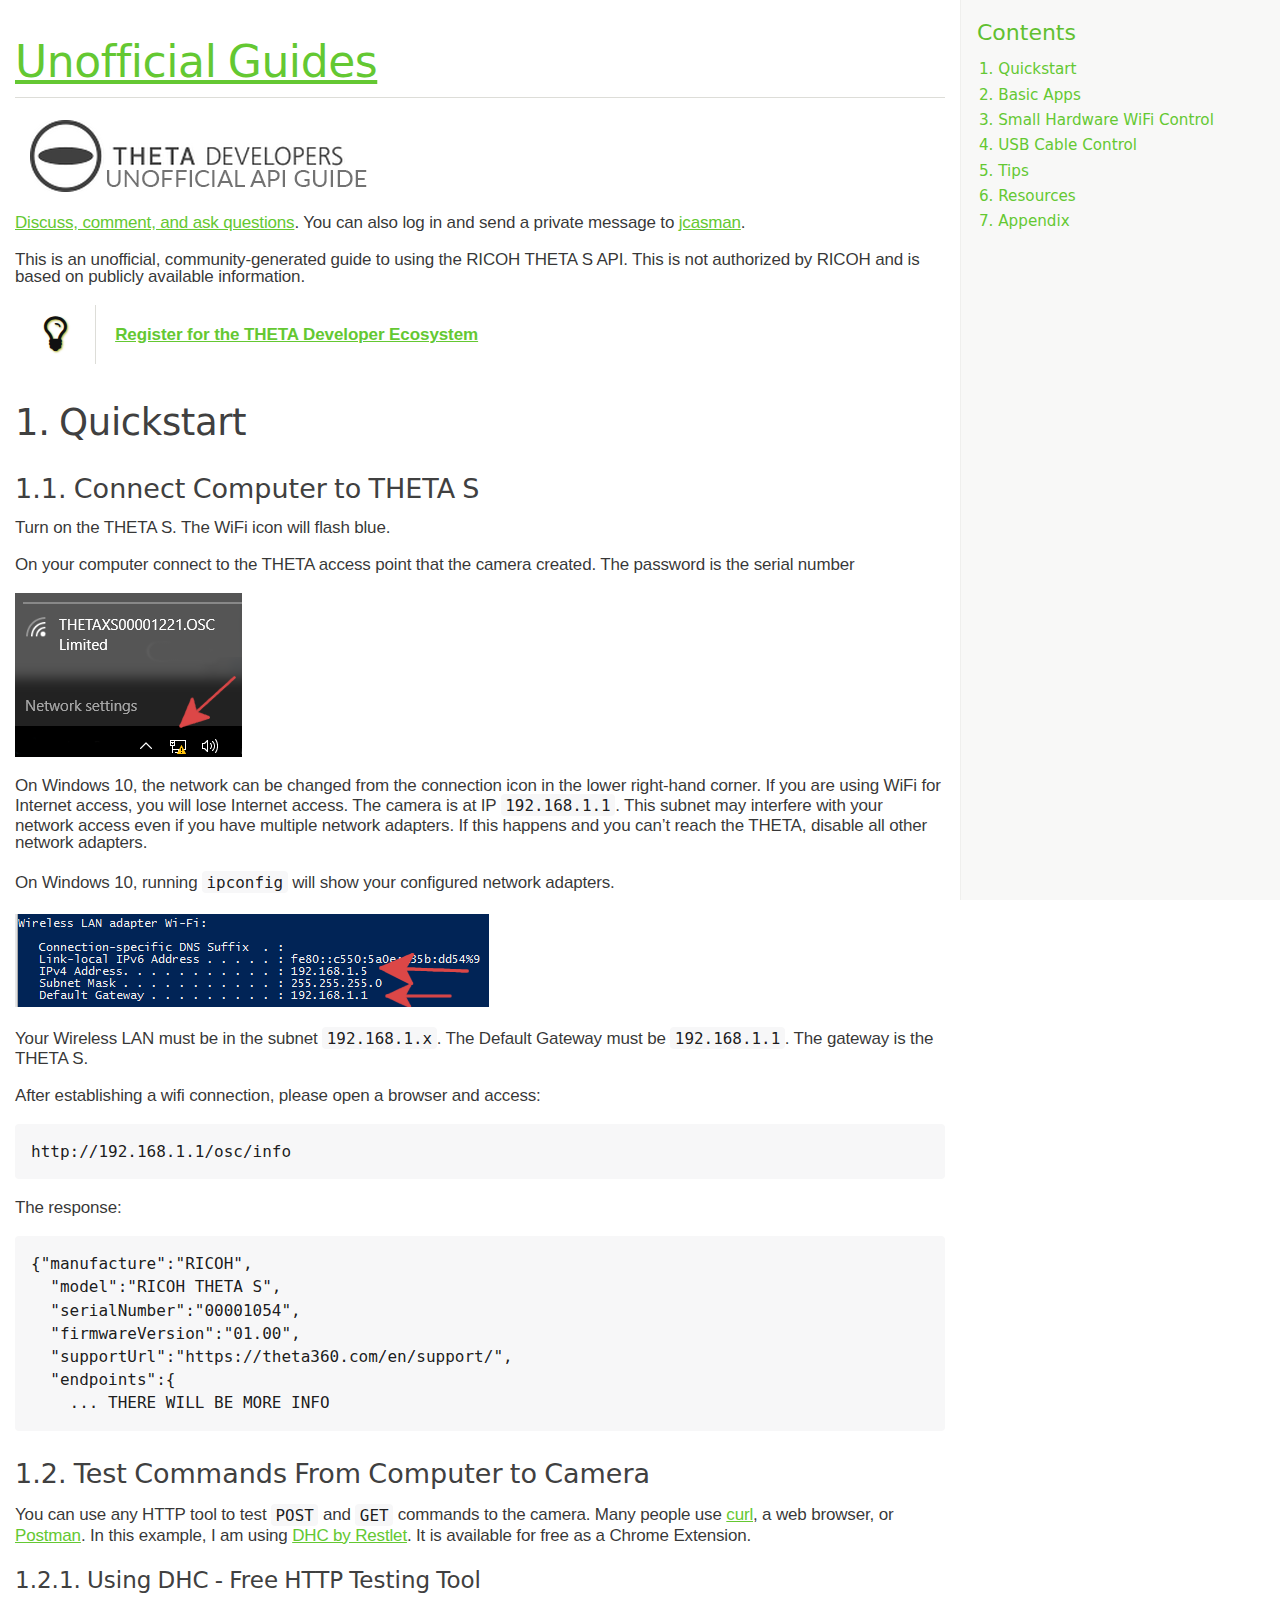
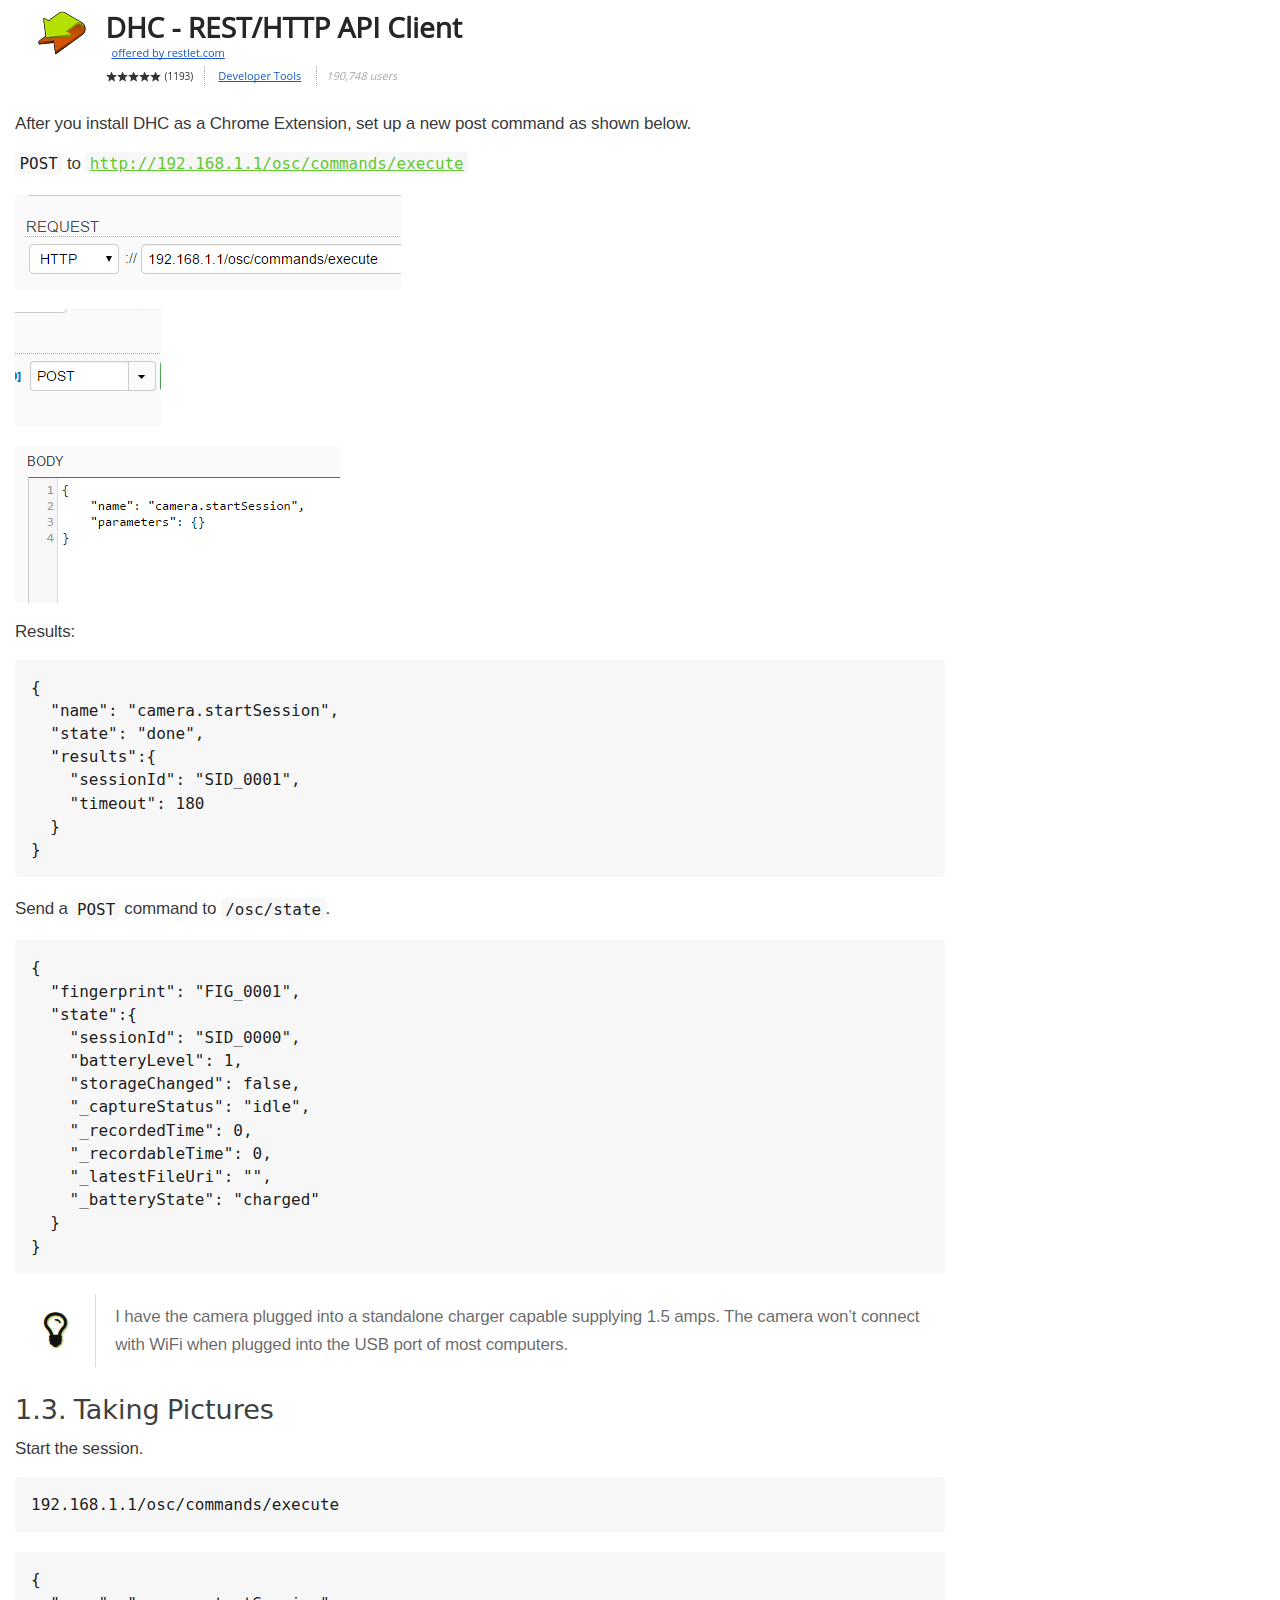
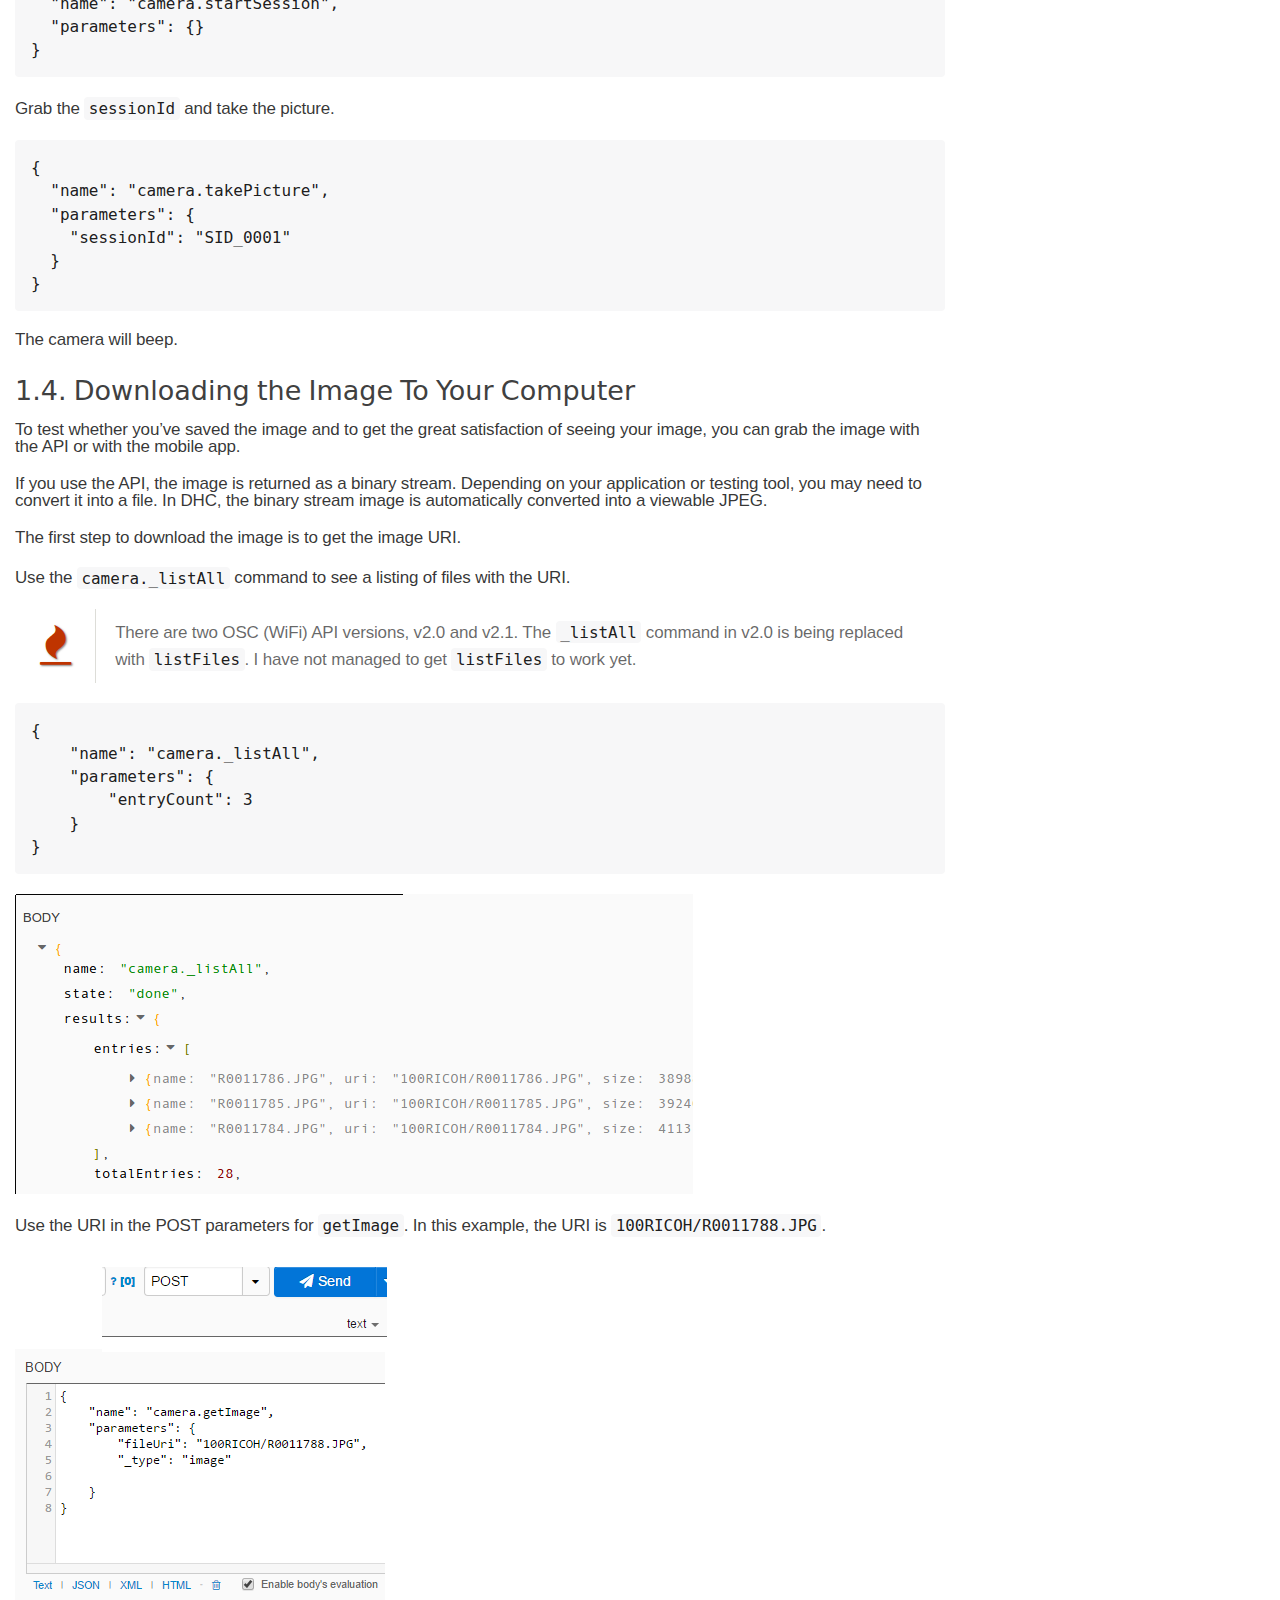
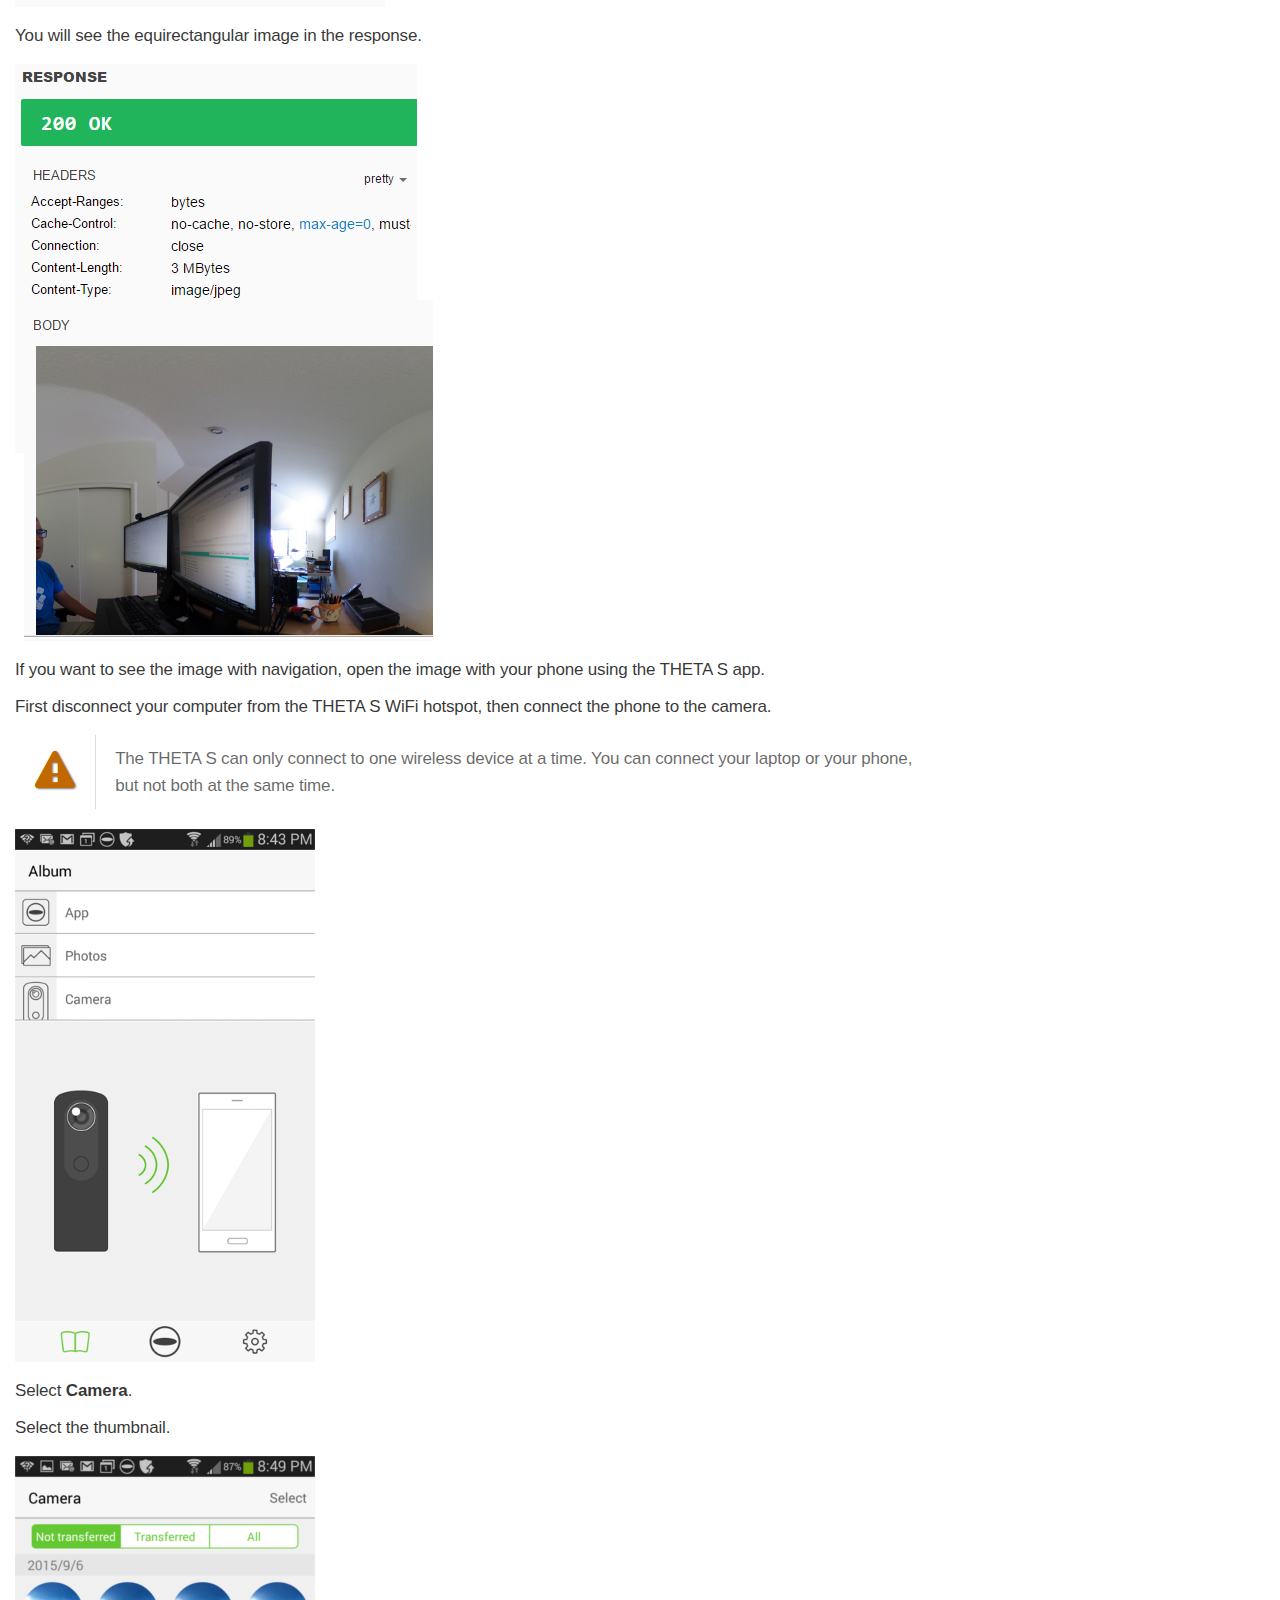
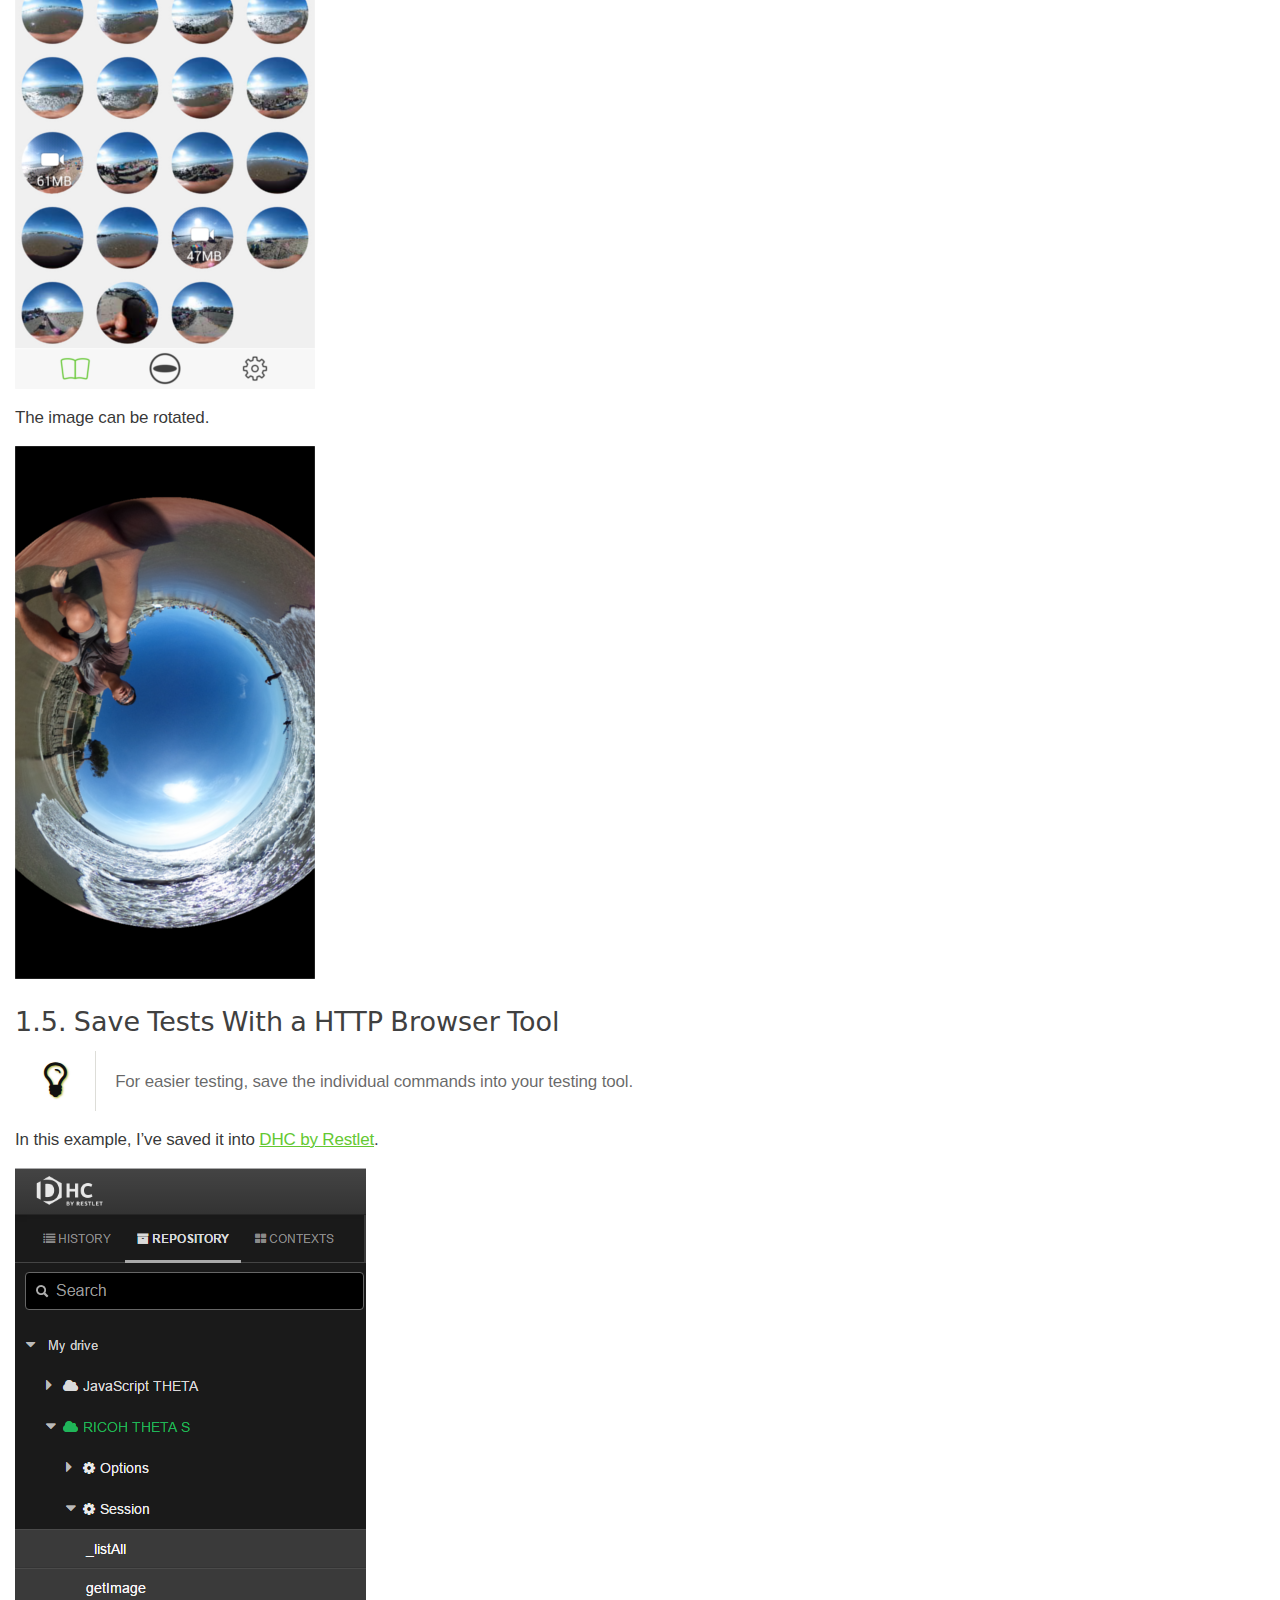
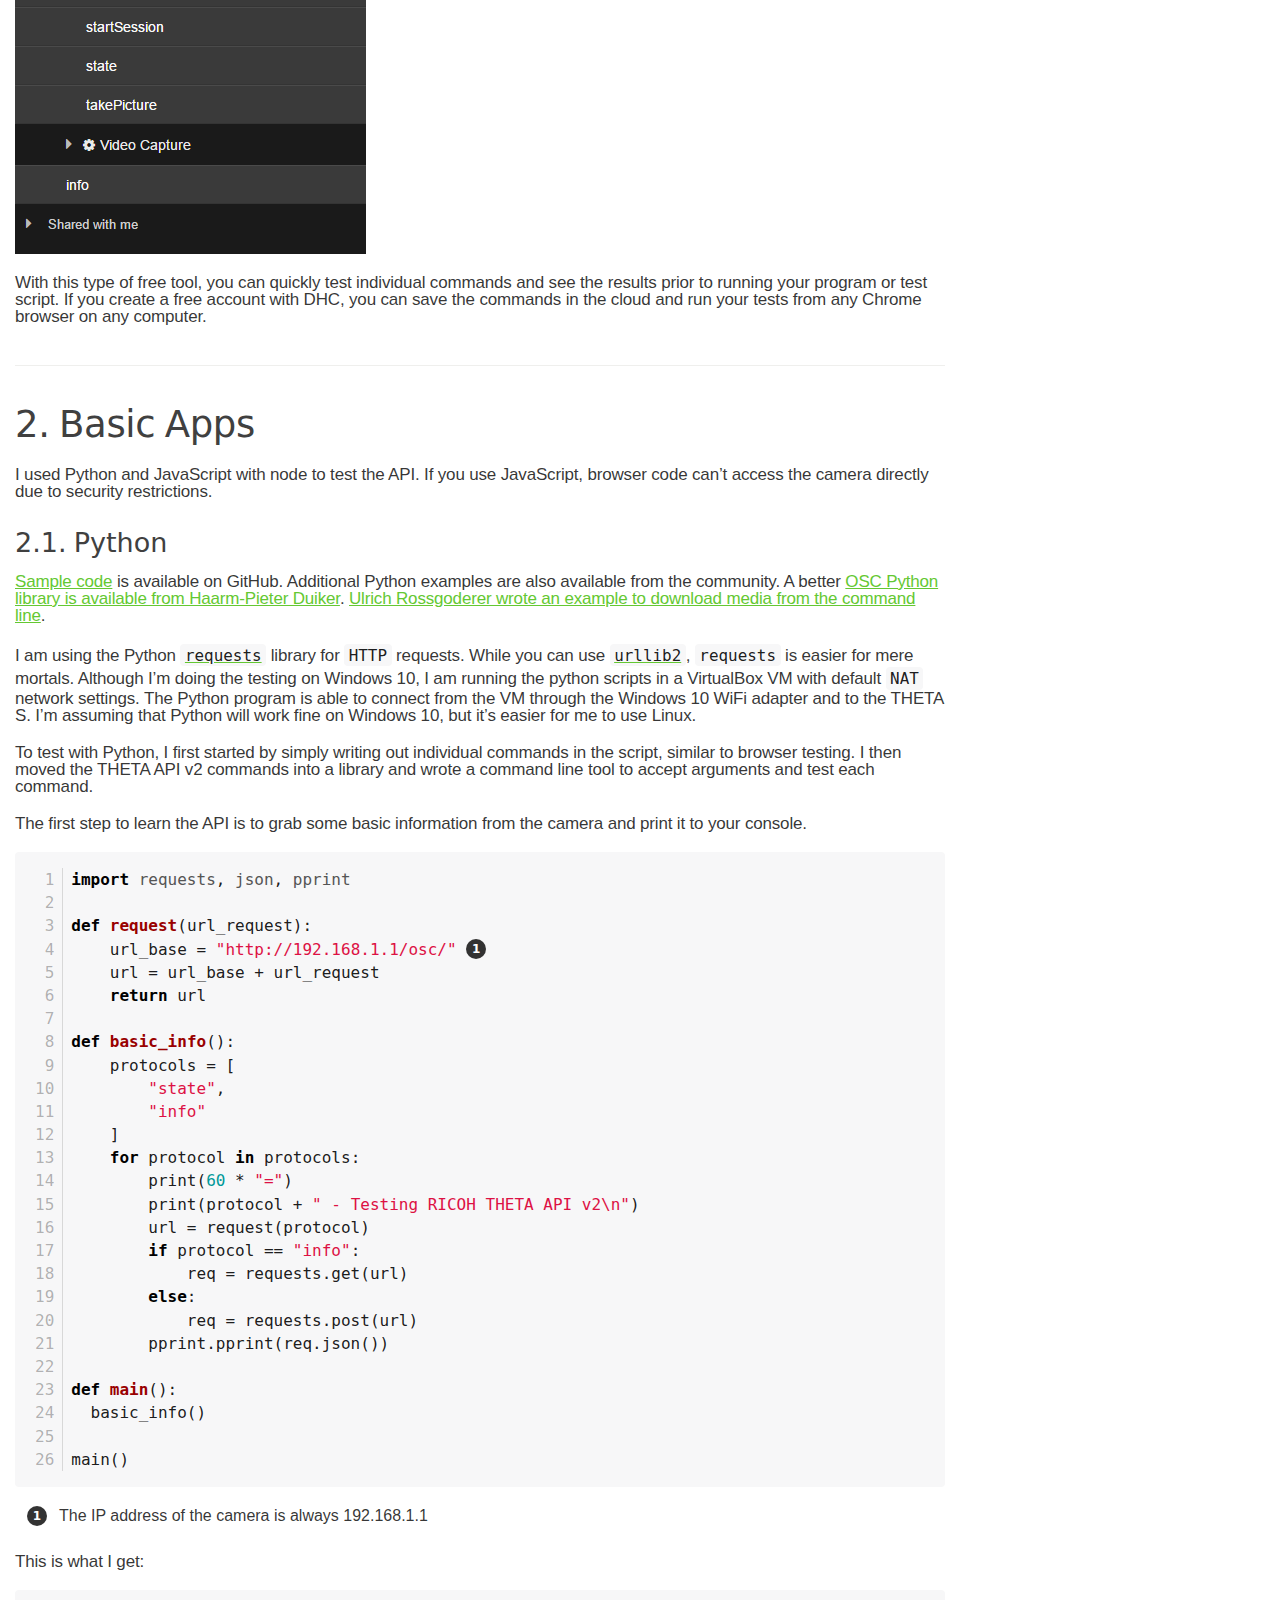
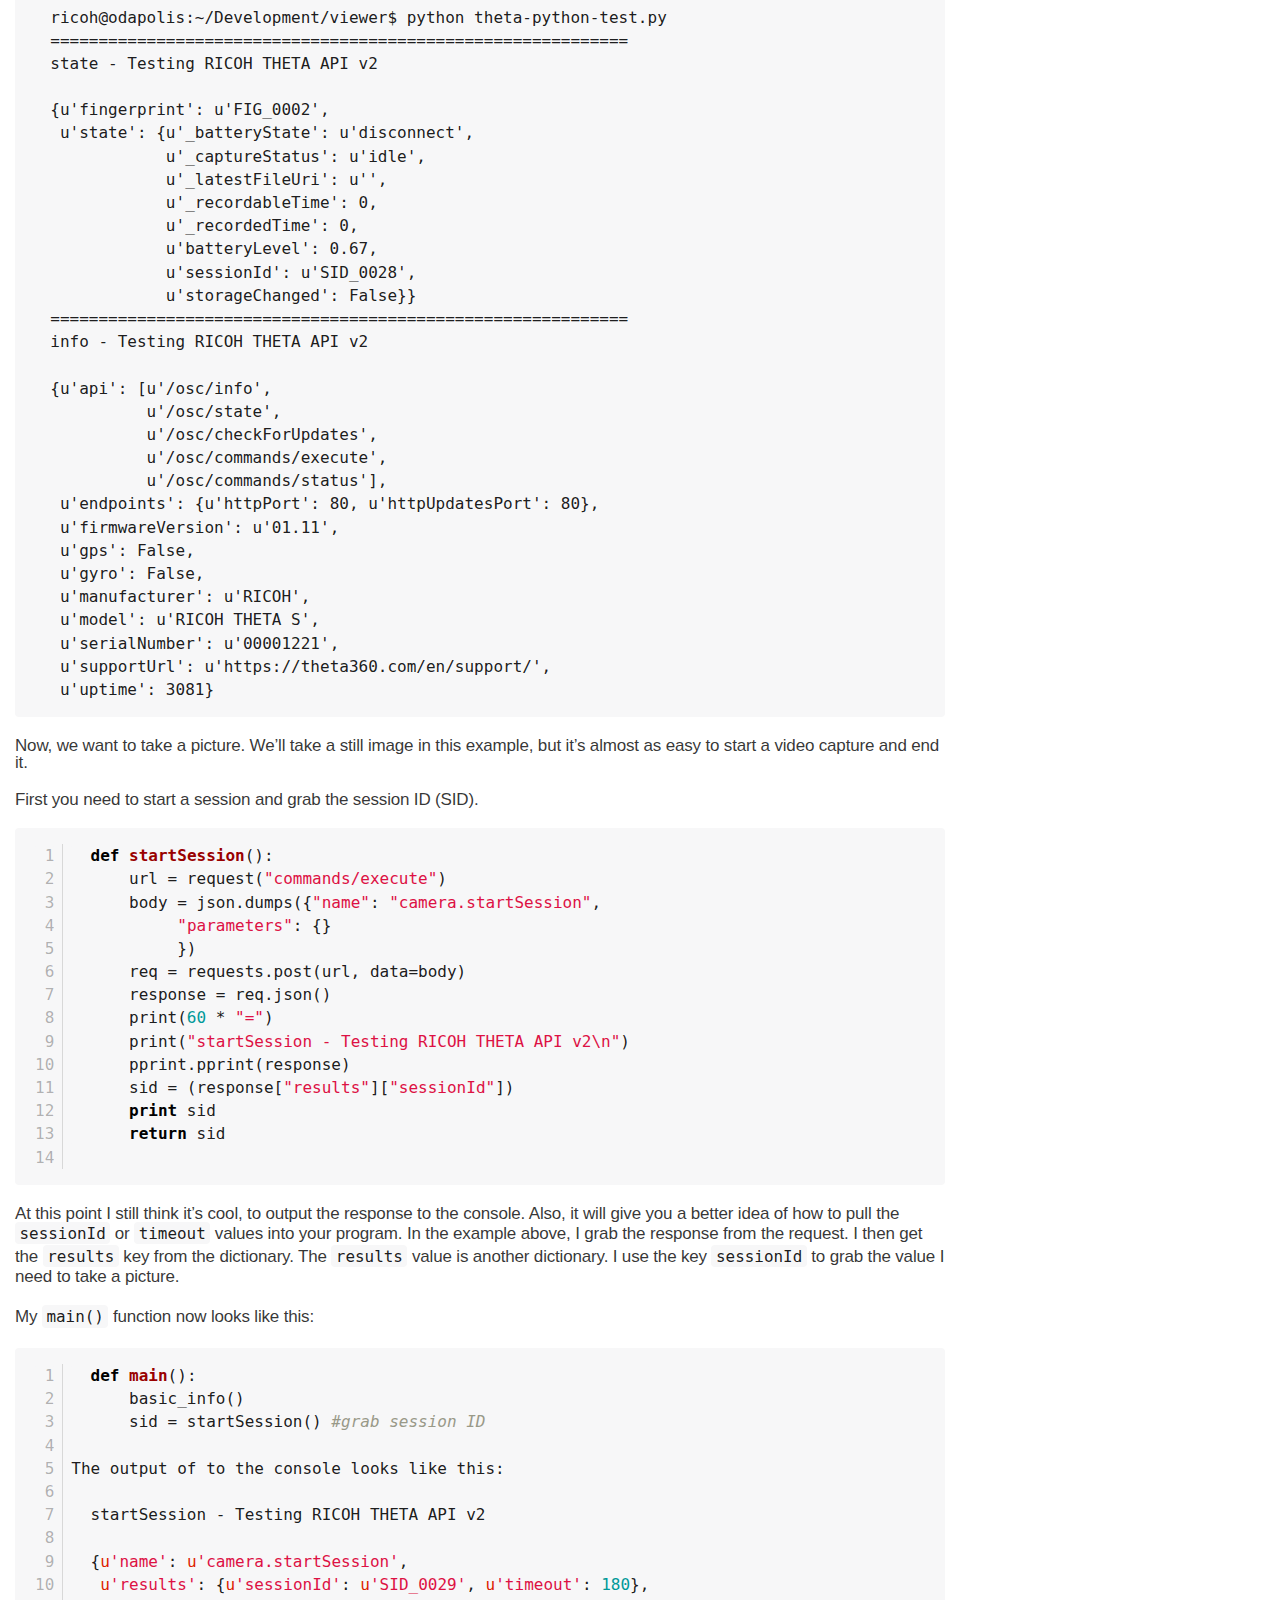
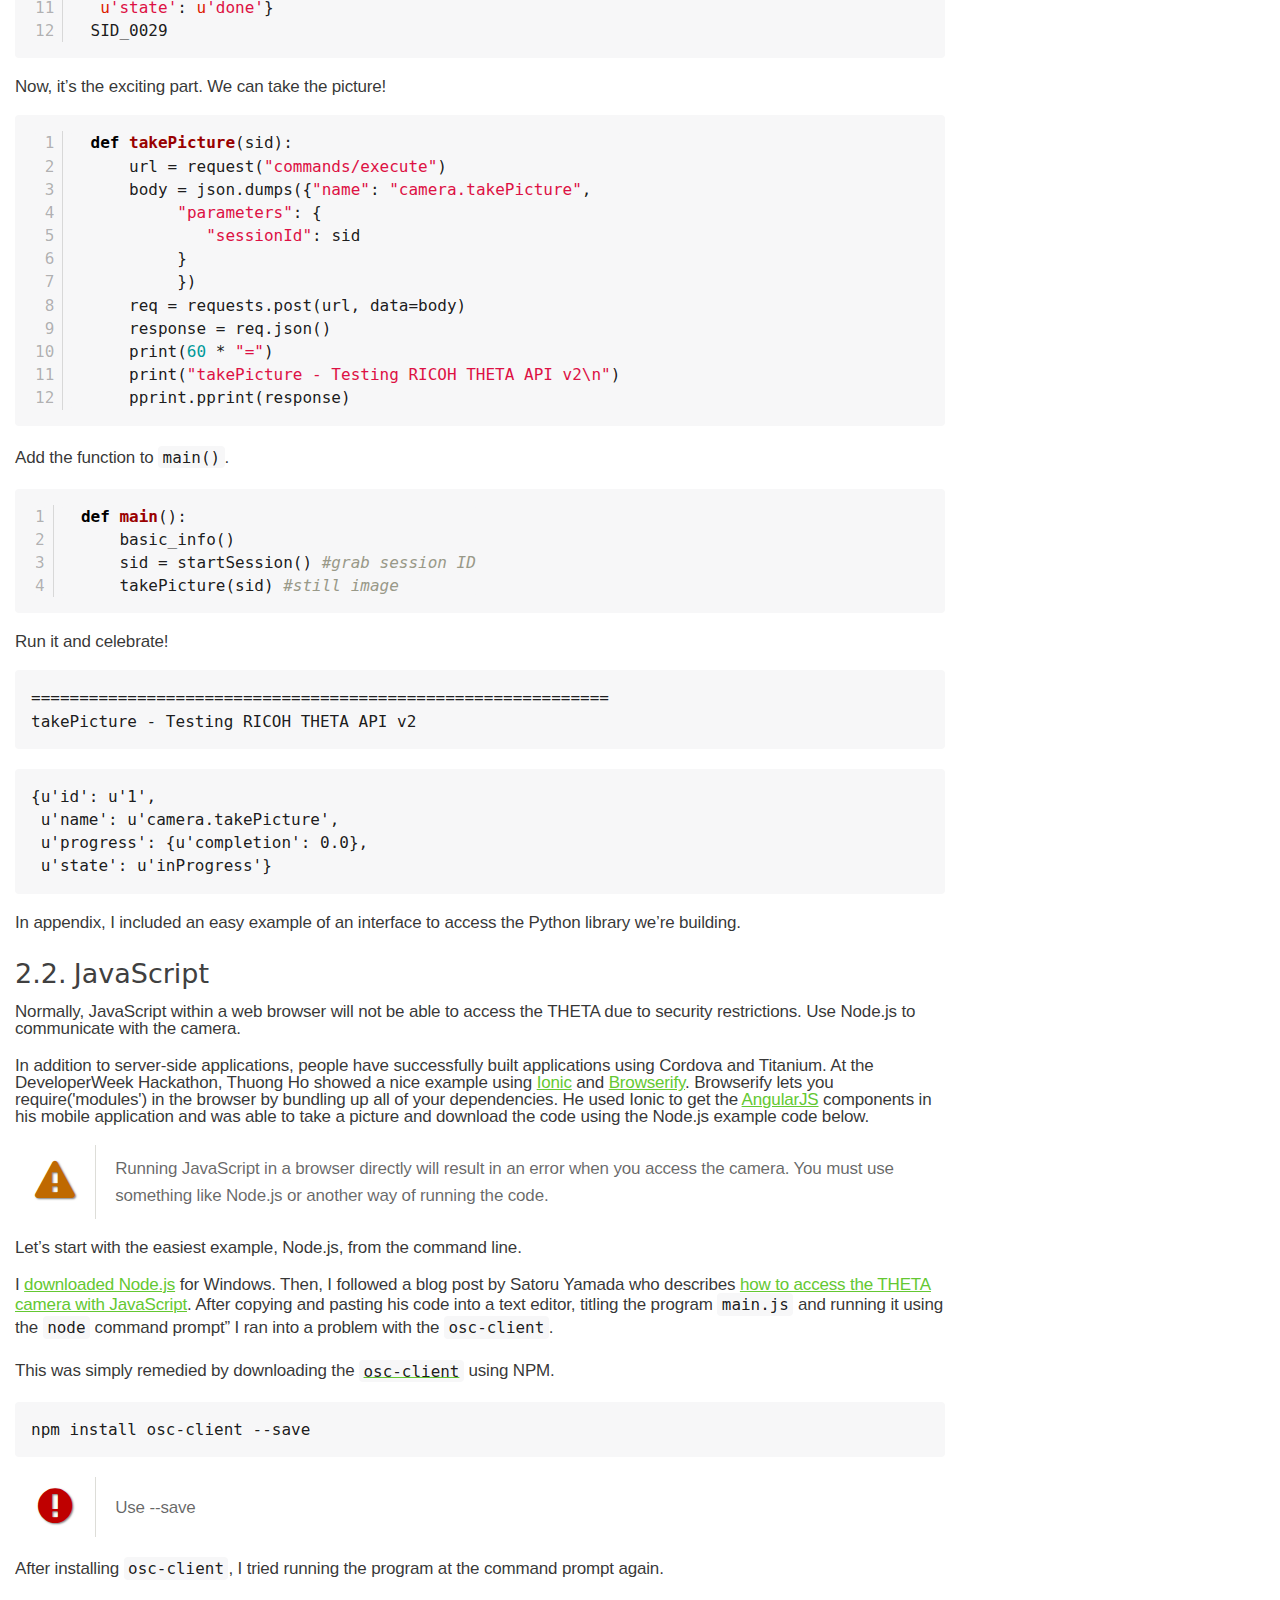
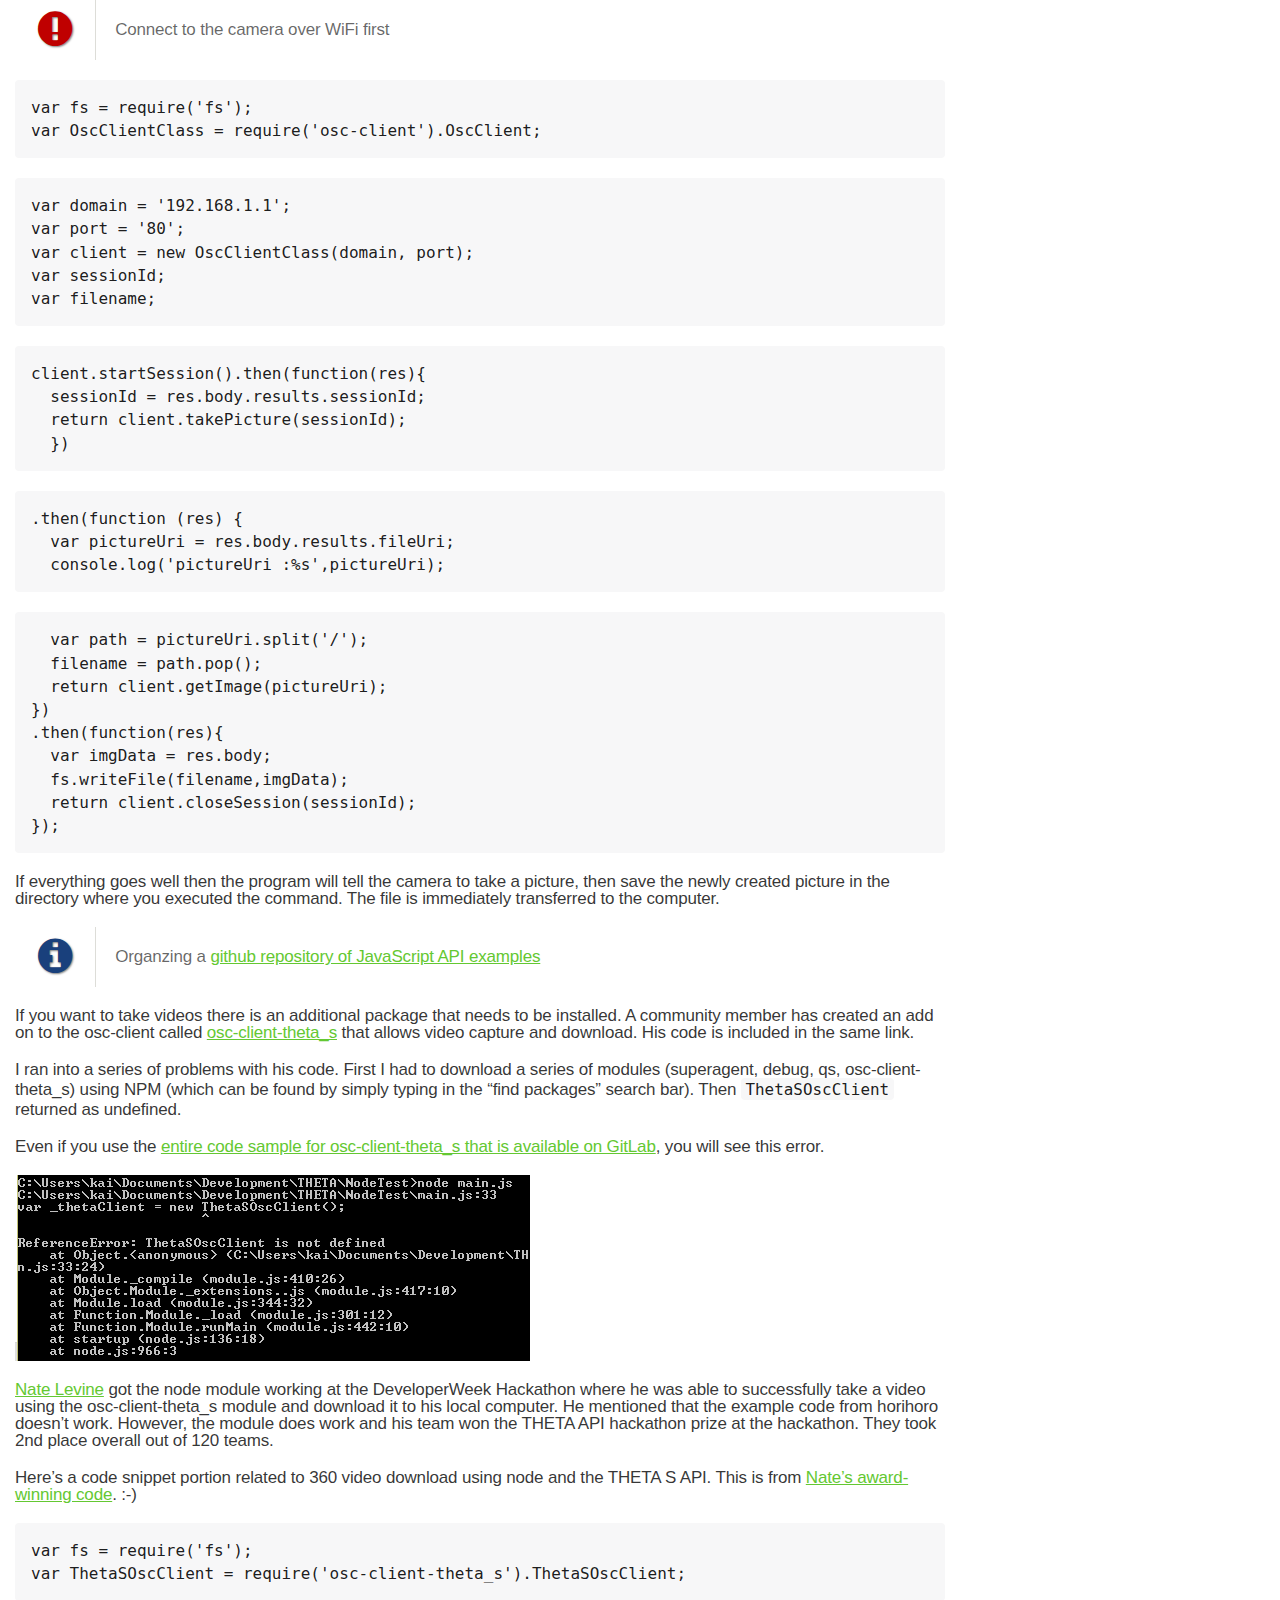
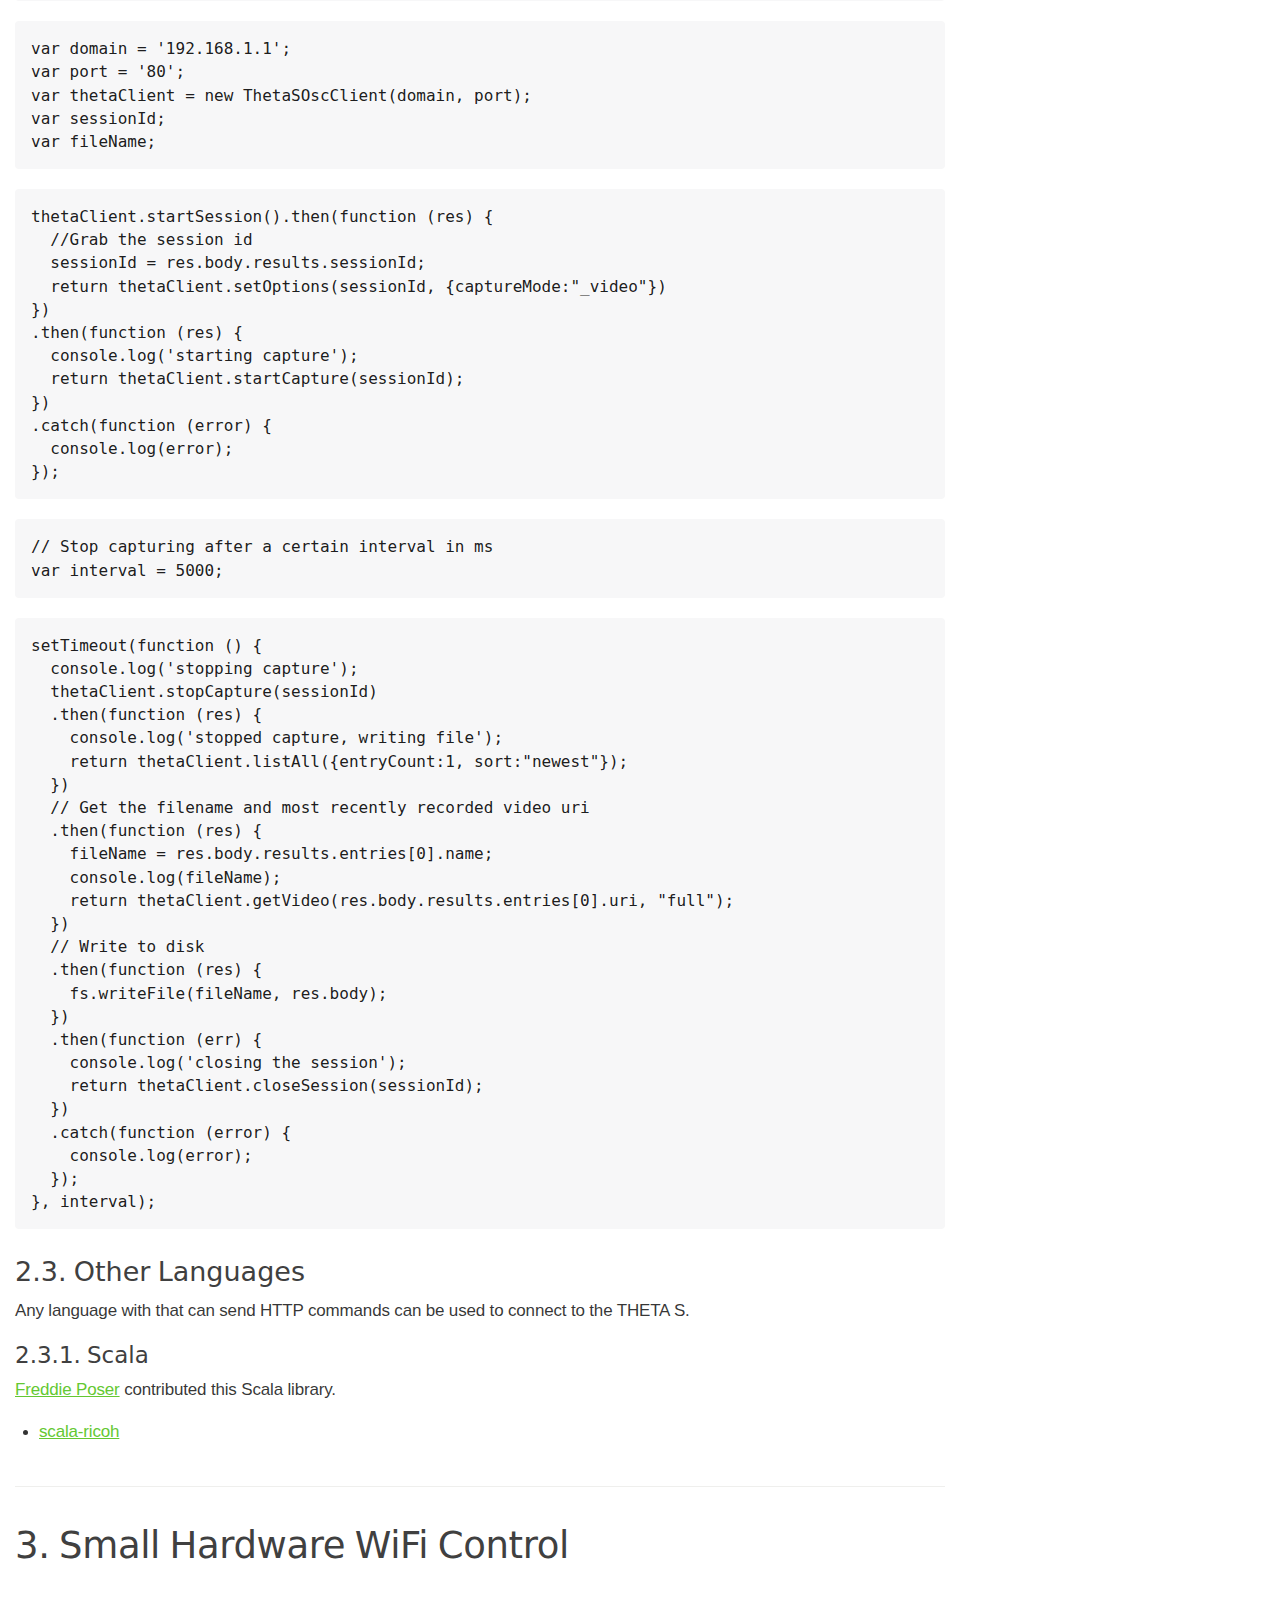
==== commit 6d81fc4a: "updated contact information" ====
--- a/index.html
+++ b/index.html
@@ -871,7 +871,8 @@
 </div>
 </div>
 <div class="paragraph">
-<p>Send comments and corrections to &lt;info@theta360.guide&gt;</p>
+<p><a href="http://lists.theta360.guide/c/theta-api-usage">Discuss, comment, and ask questions</a>.
+You can also log in and send a private message to  <a href="http://lists.theta360.guide/users/jcasman/">jcasman</a>.</p>
 </div>
 <div class="paragraph">
 <p>This is an unofficial, community-generated guide to using the RICOH THETA S API.
@@ -3790,7 +3791,7 @@
 </div>
 <div id="footer">
 <div id="footer-text">
-Last updated 2016-08-17 07:57:41 PDT
+Last updated 2016-08-17 08:25:22 PDT
 </div>
 </div>
 </body>
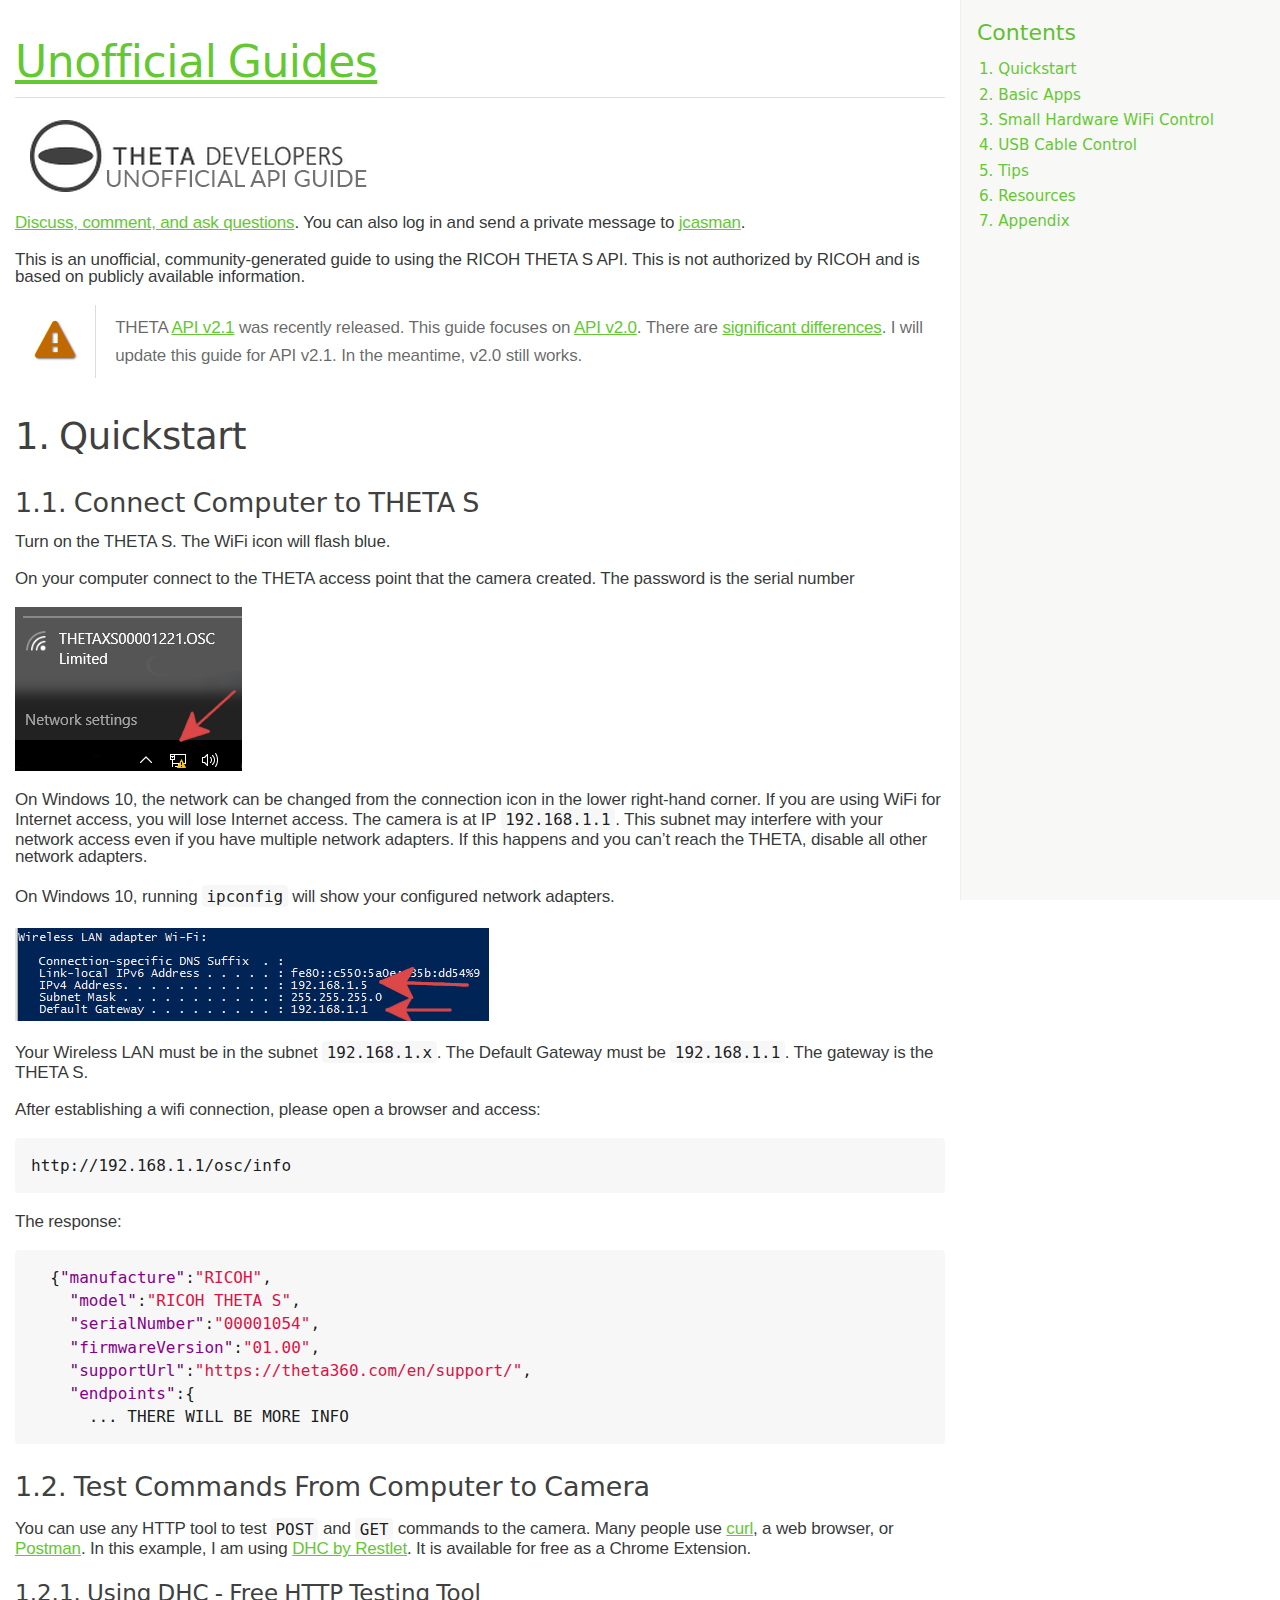
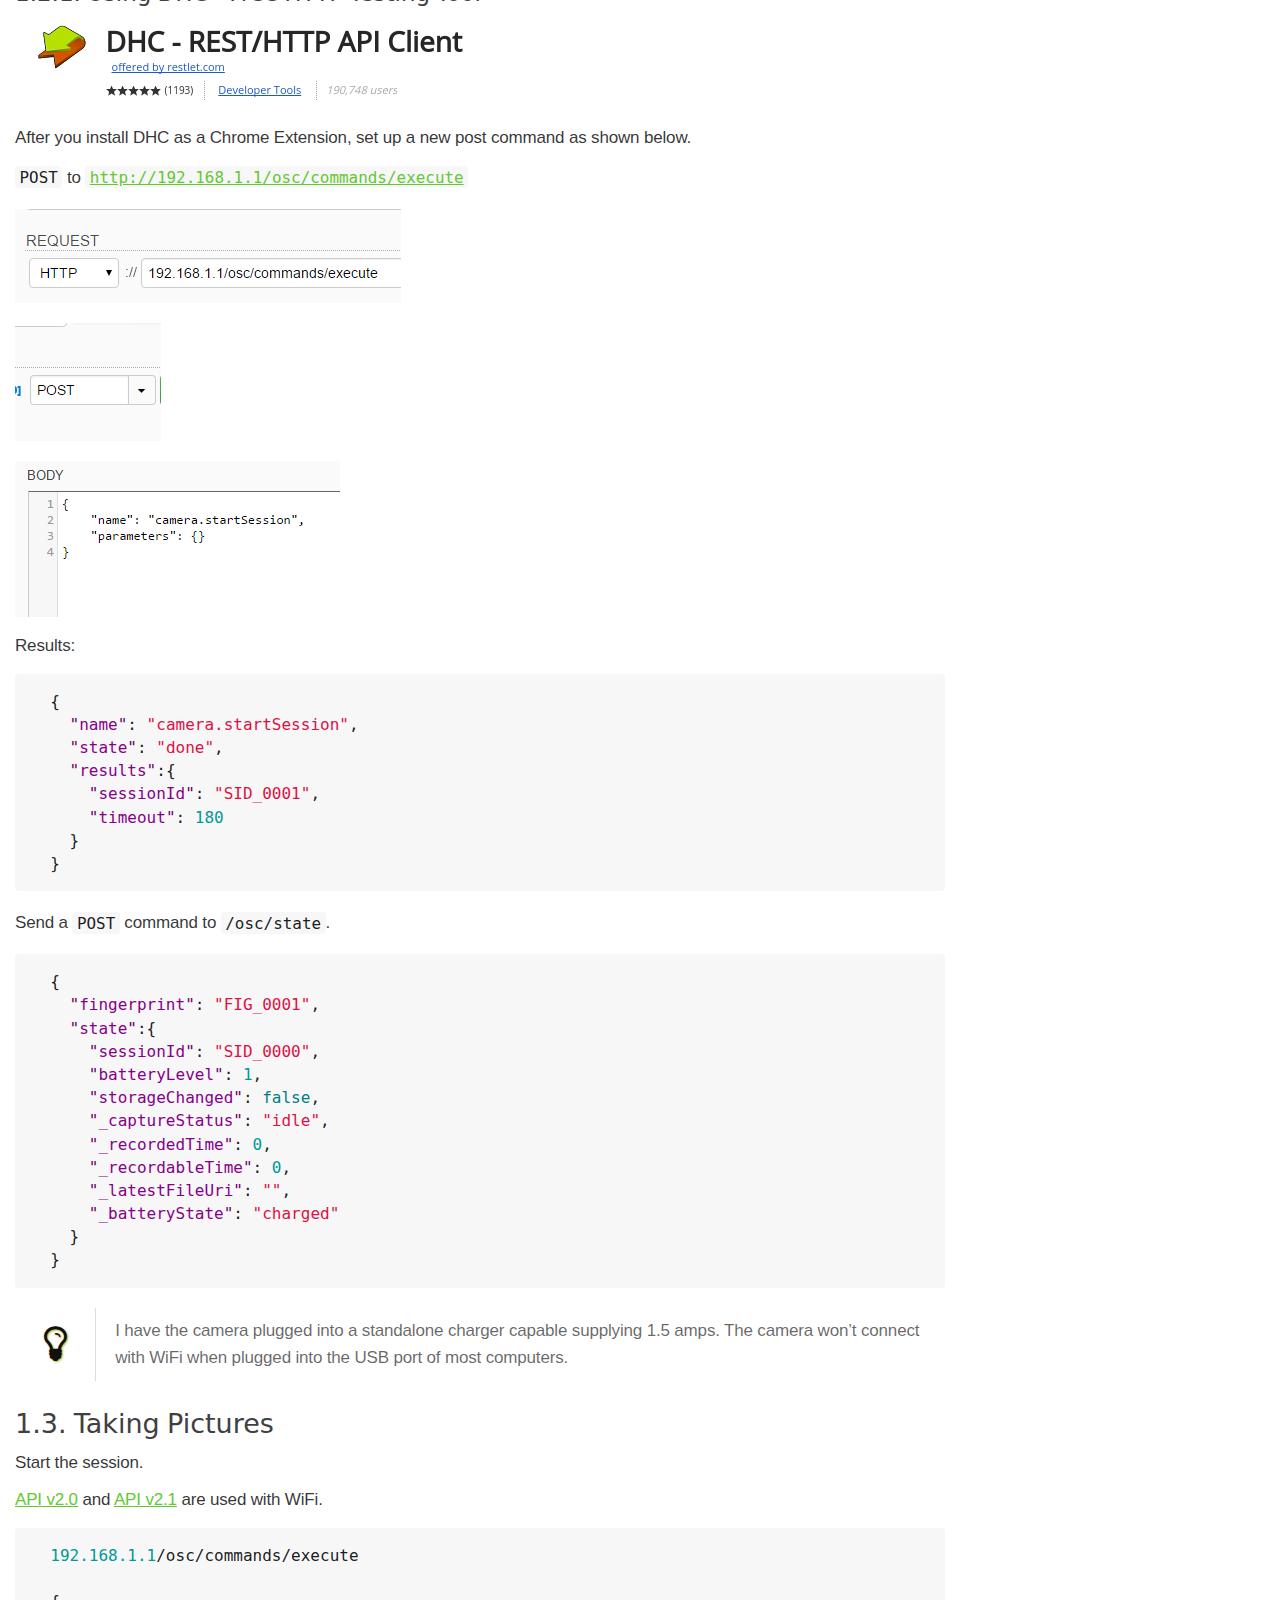
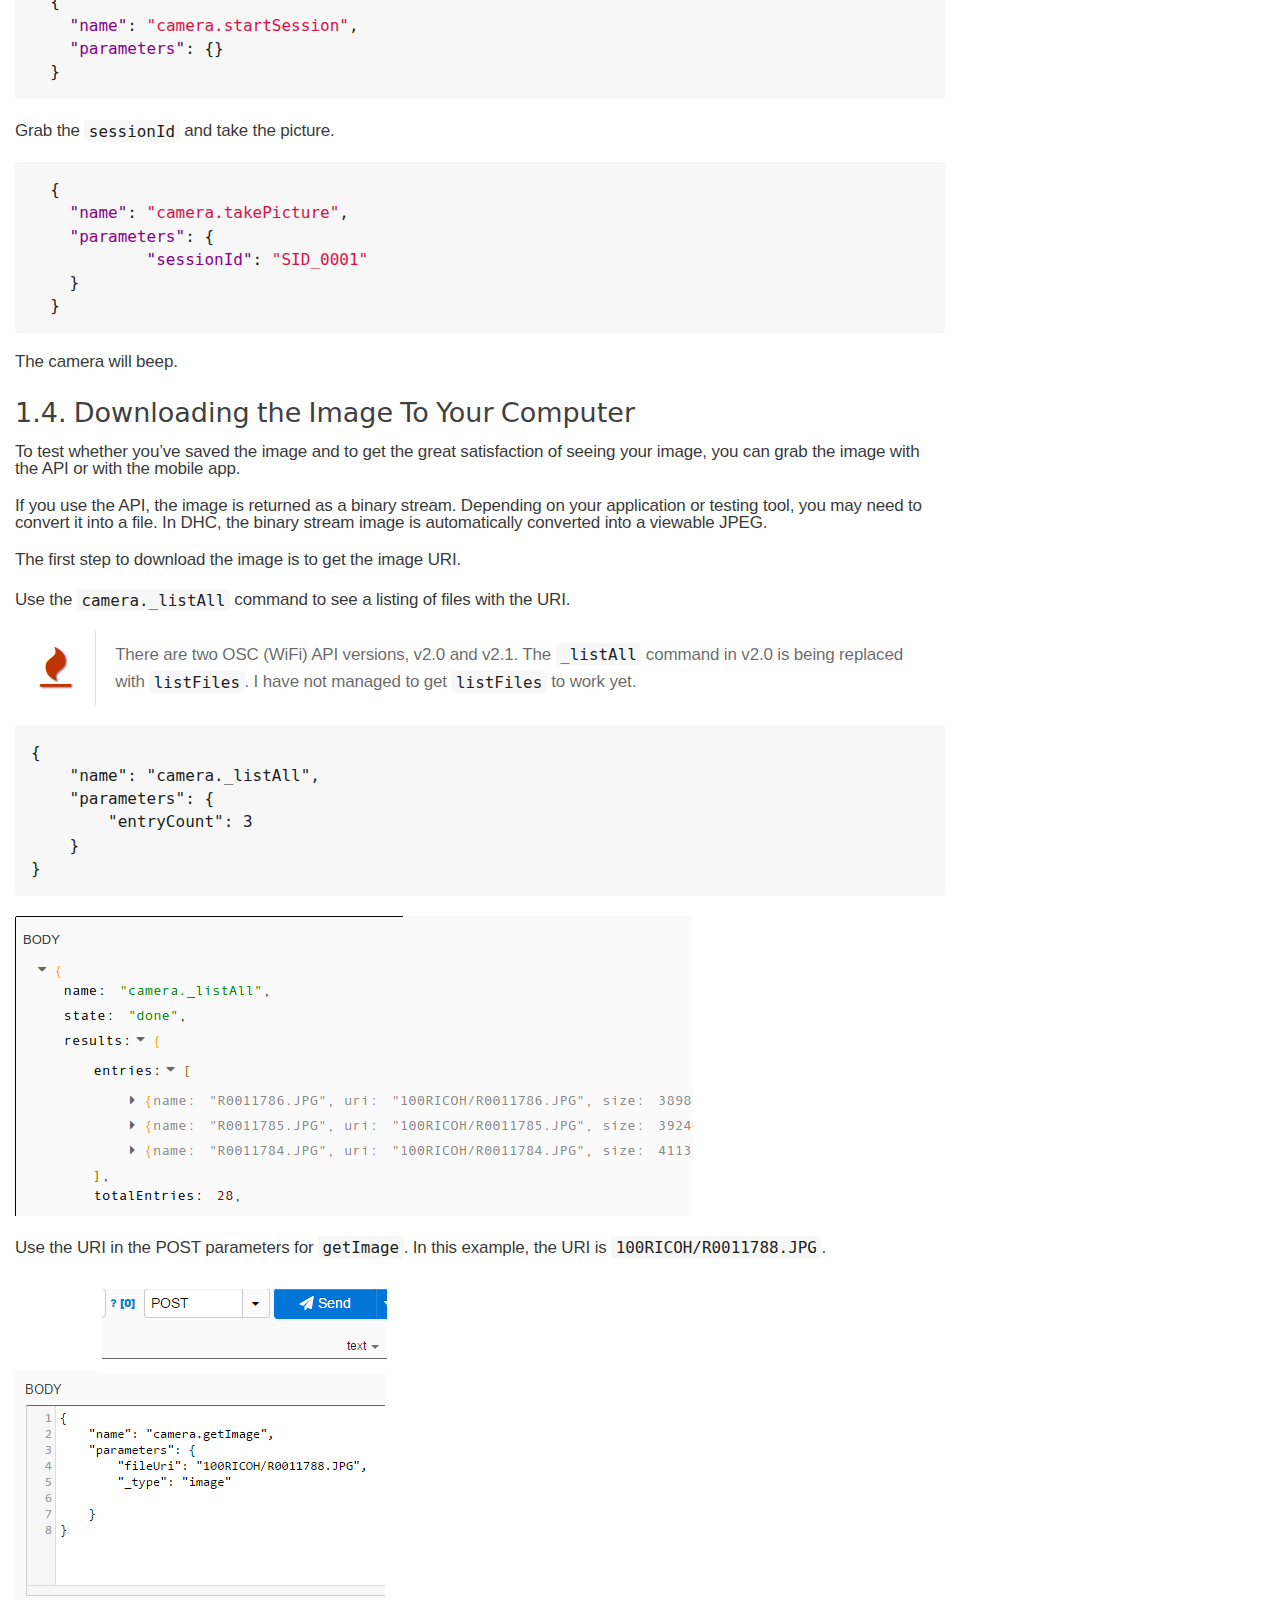
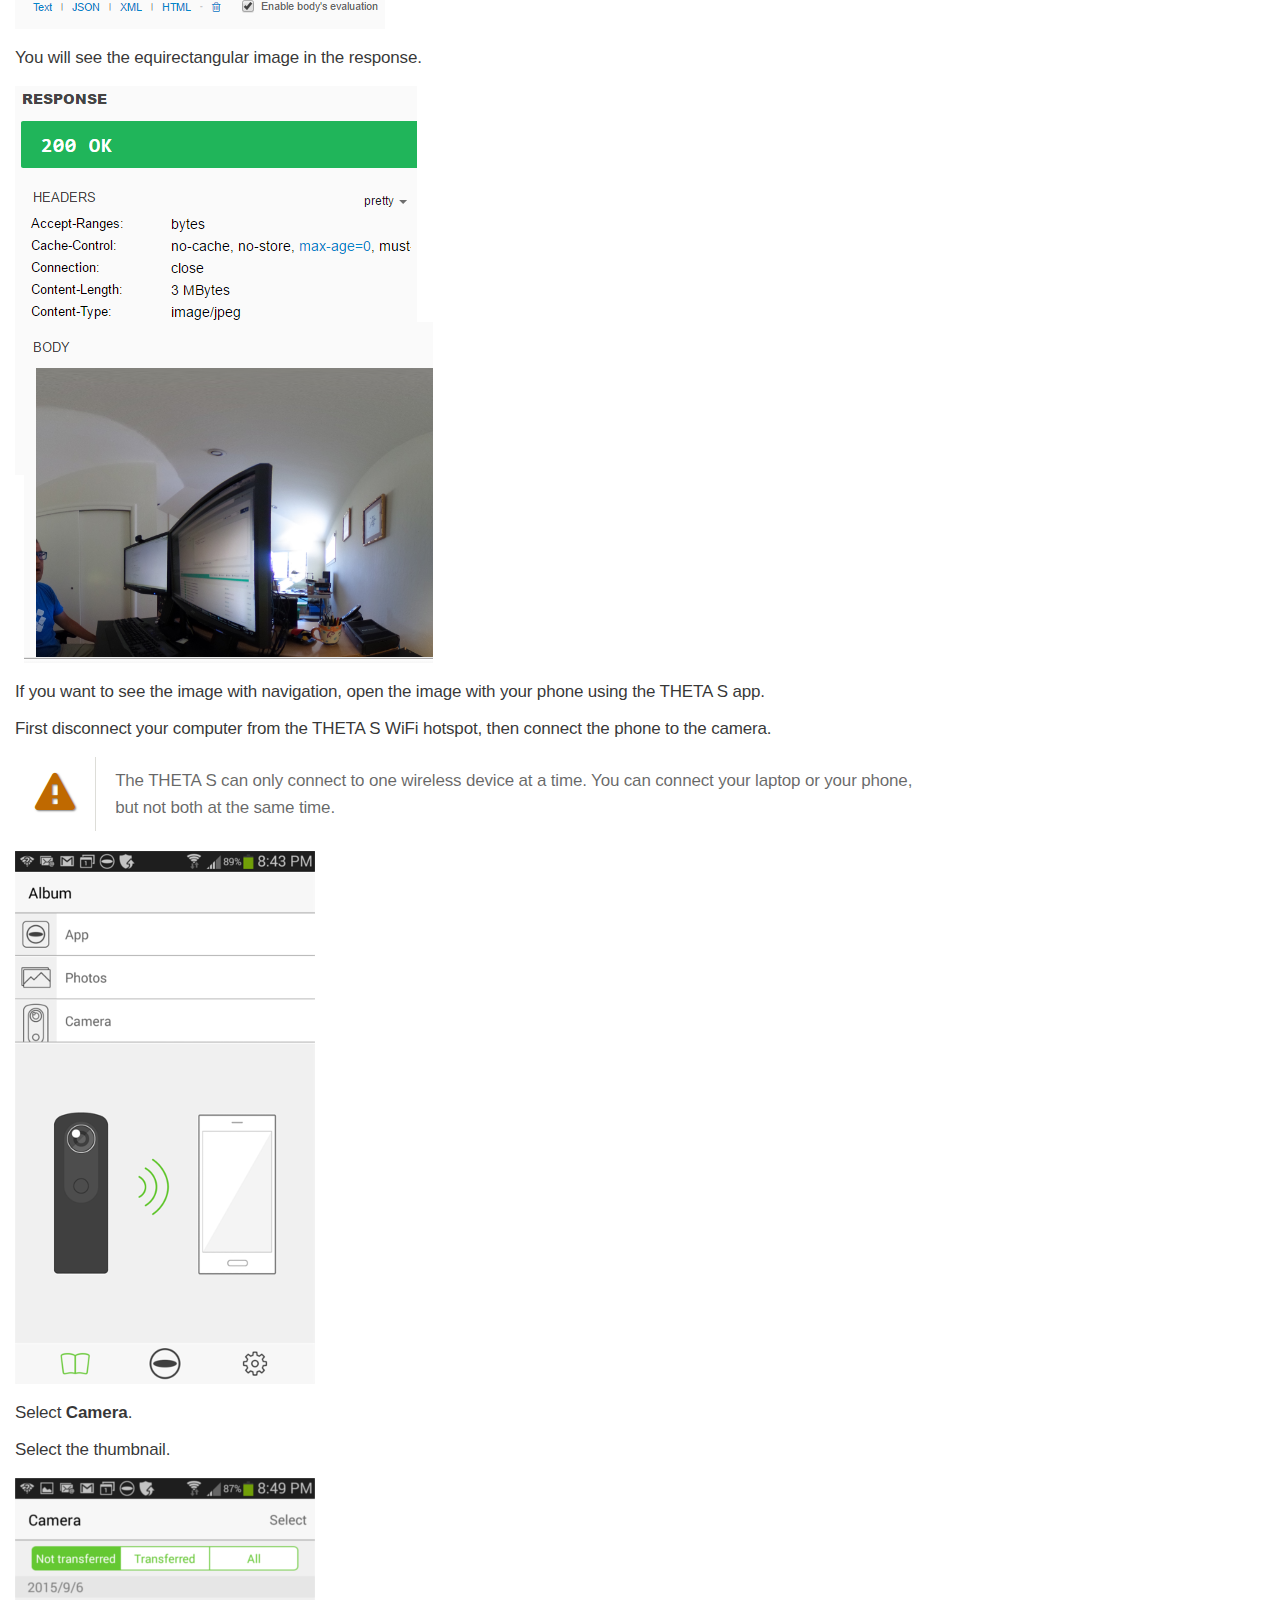
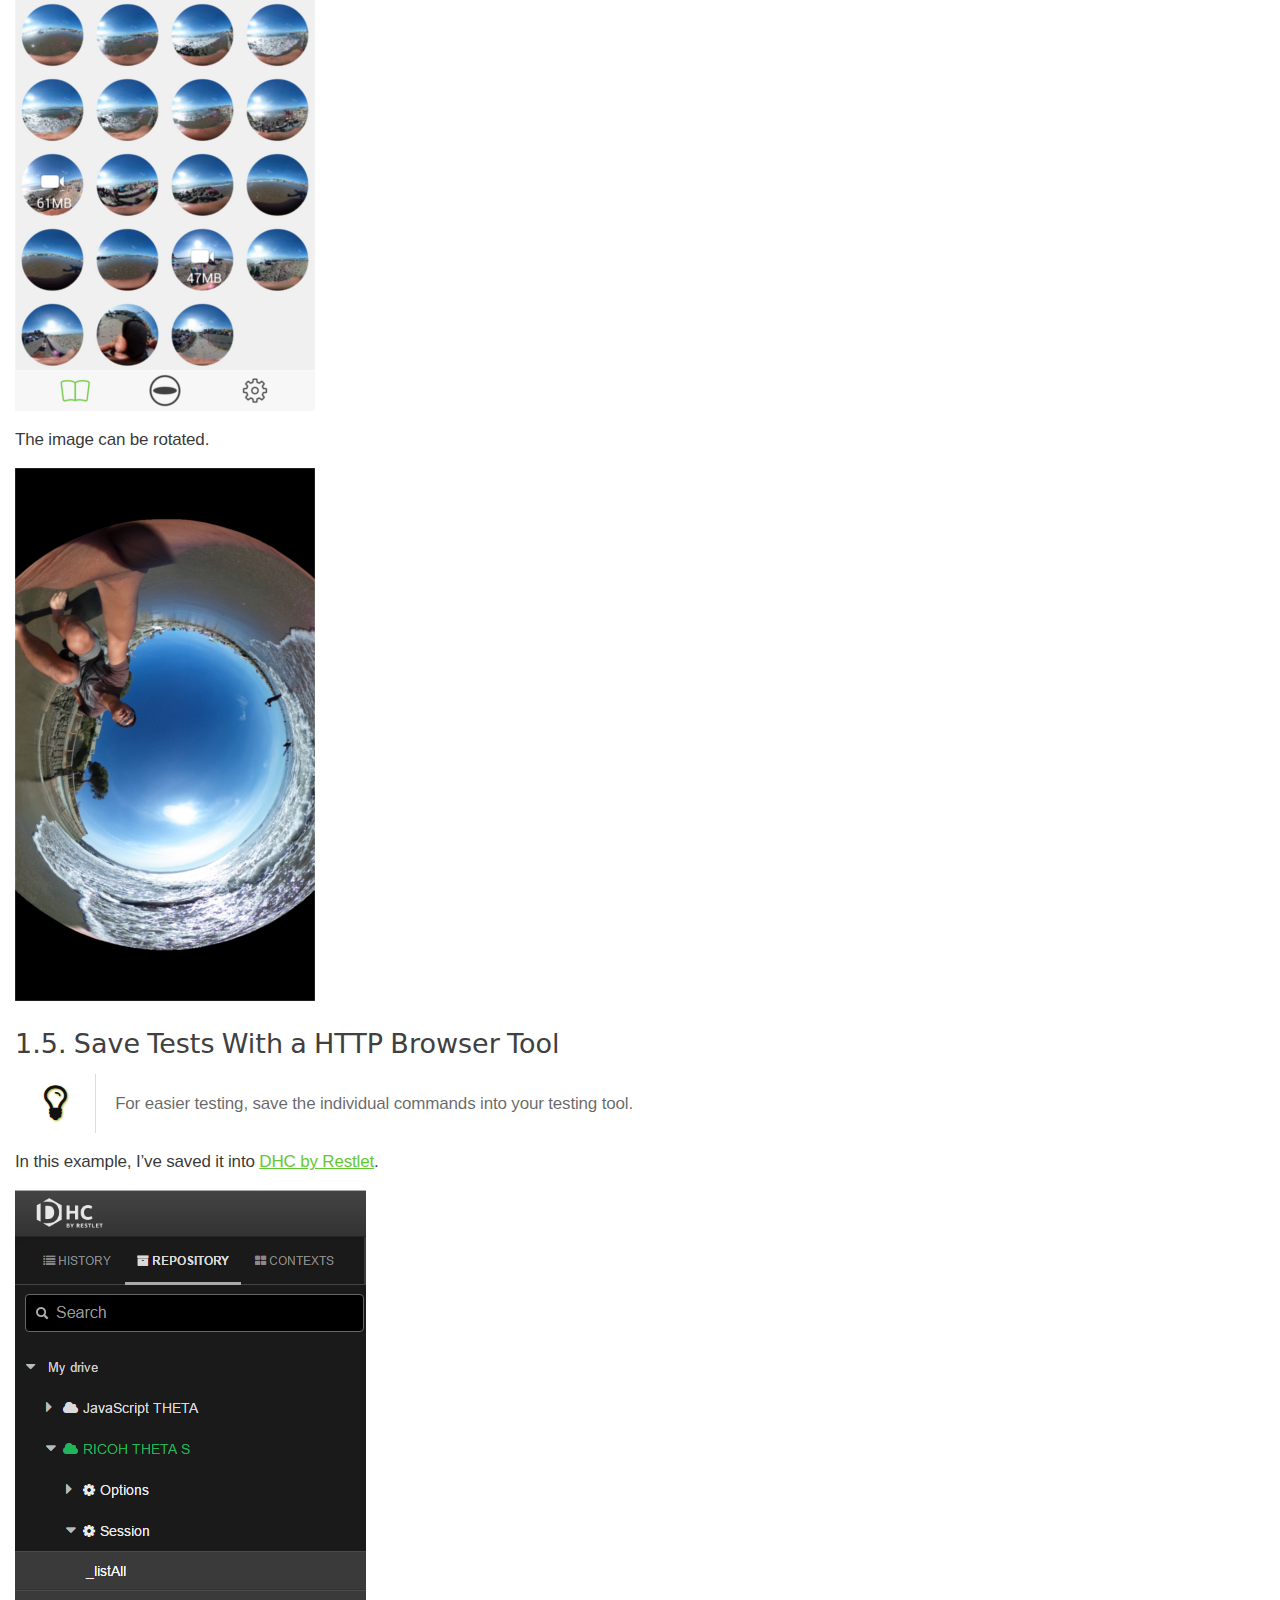
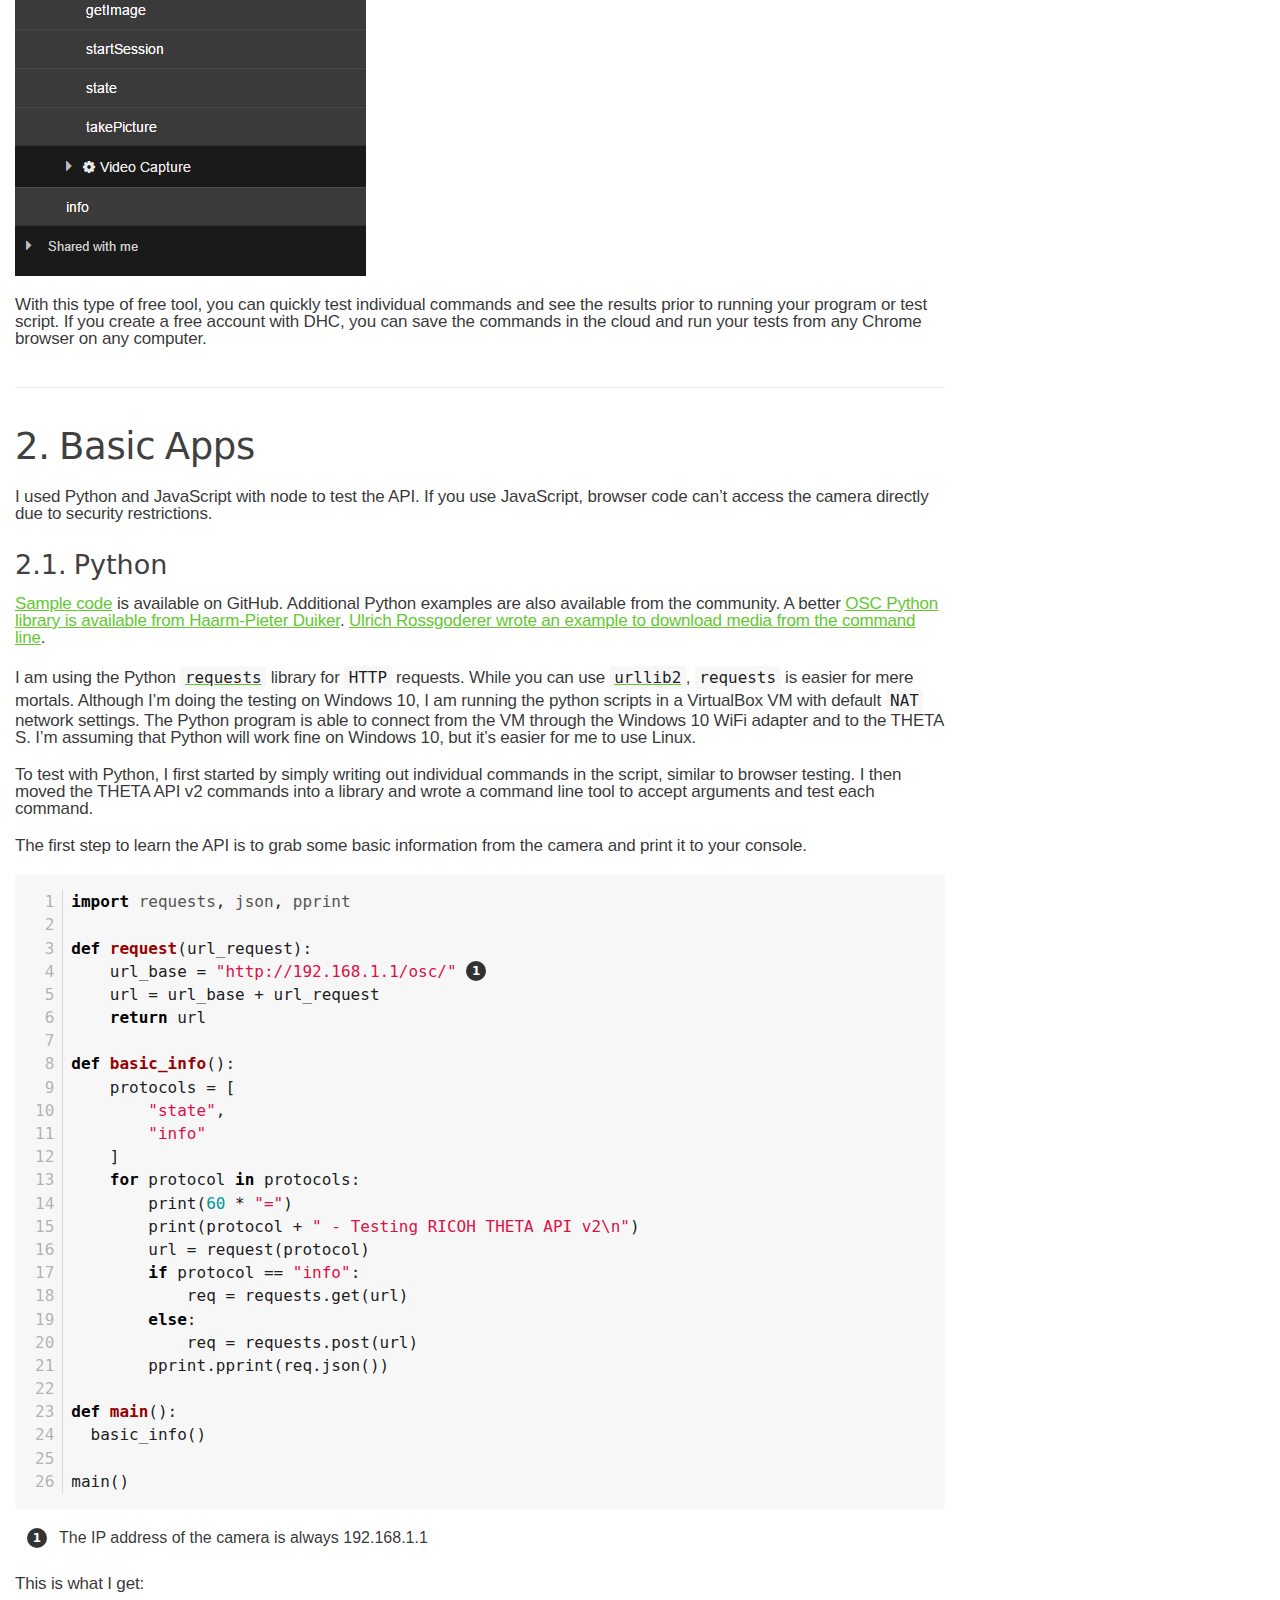
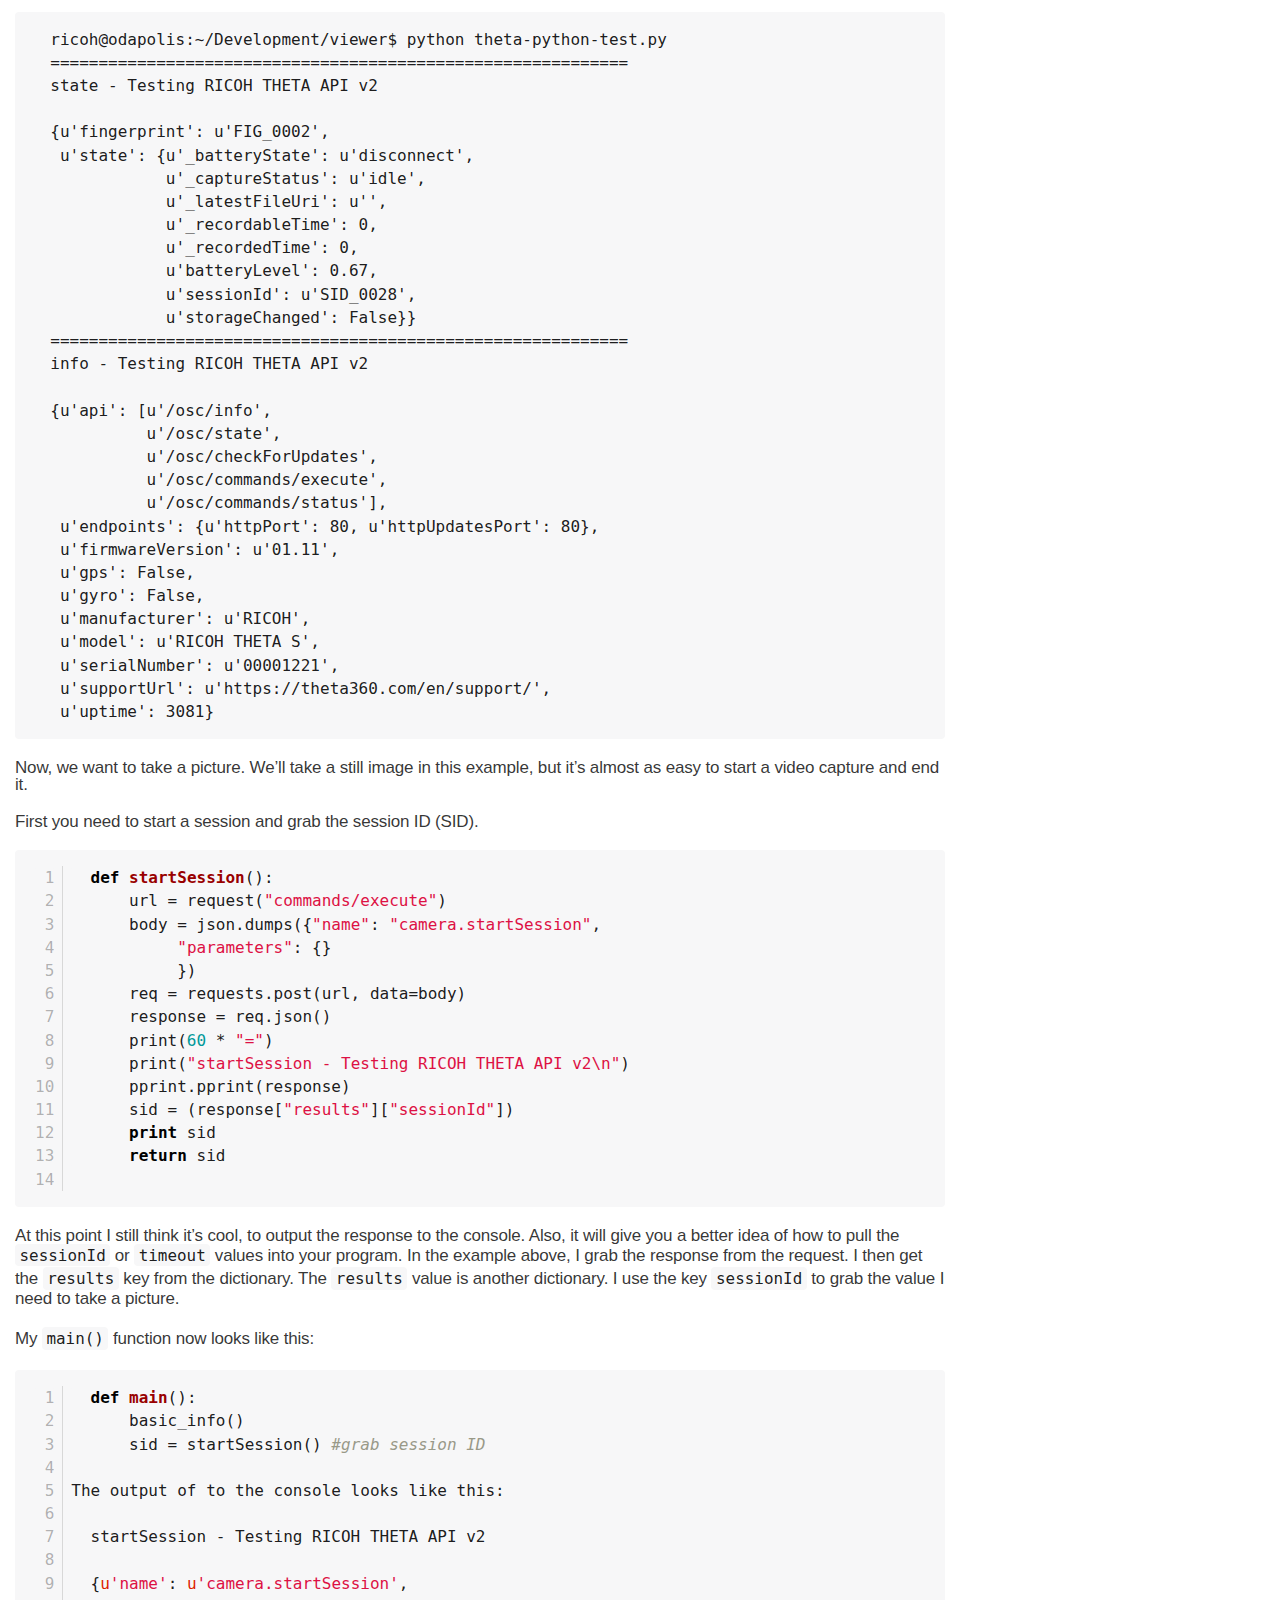
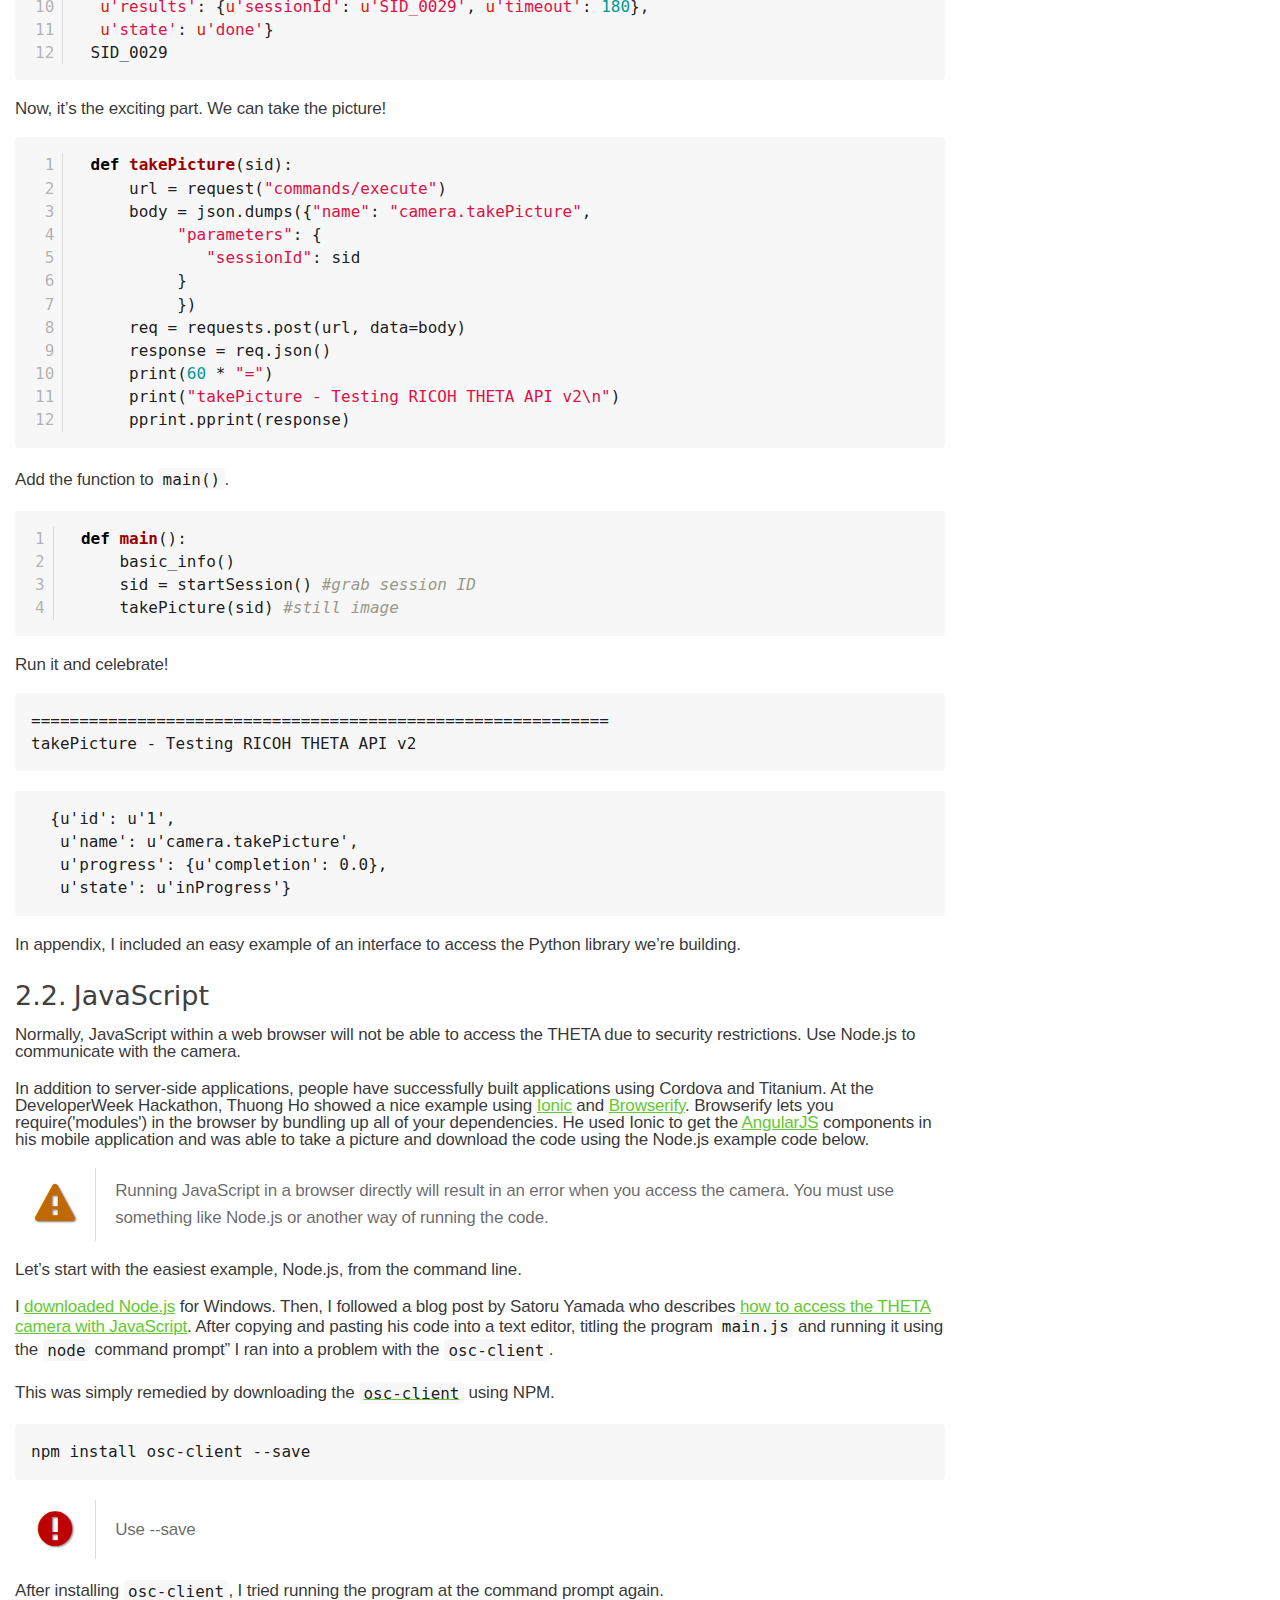
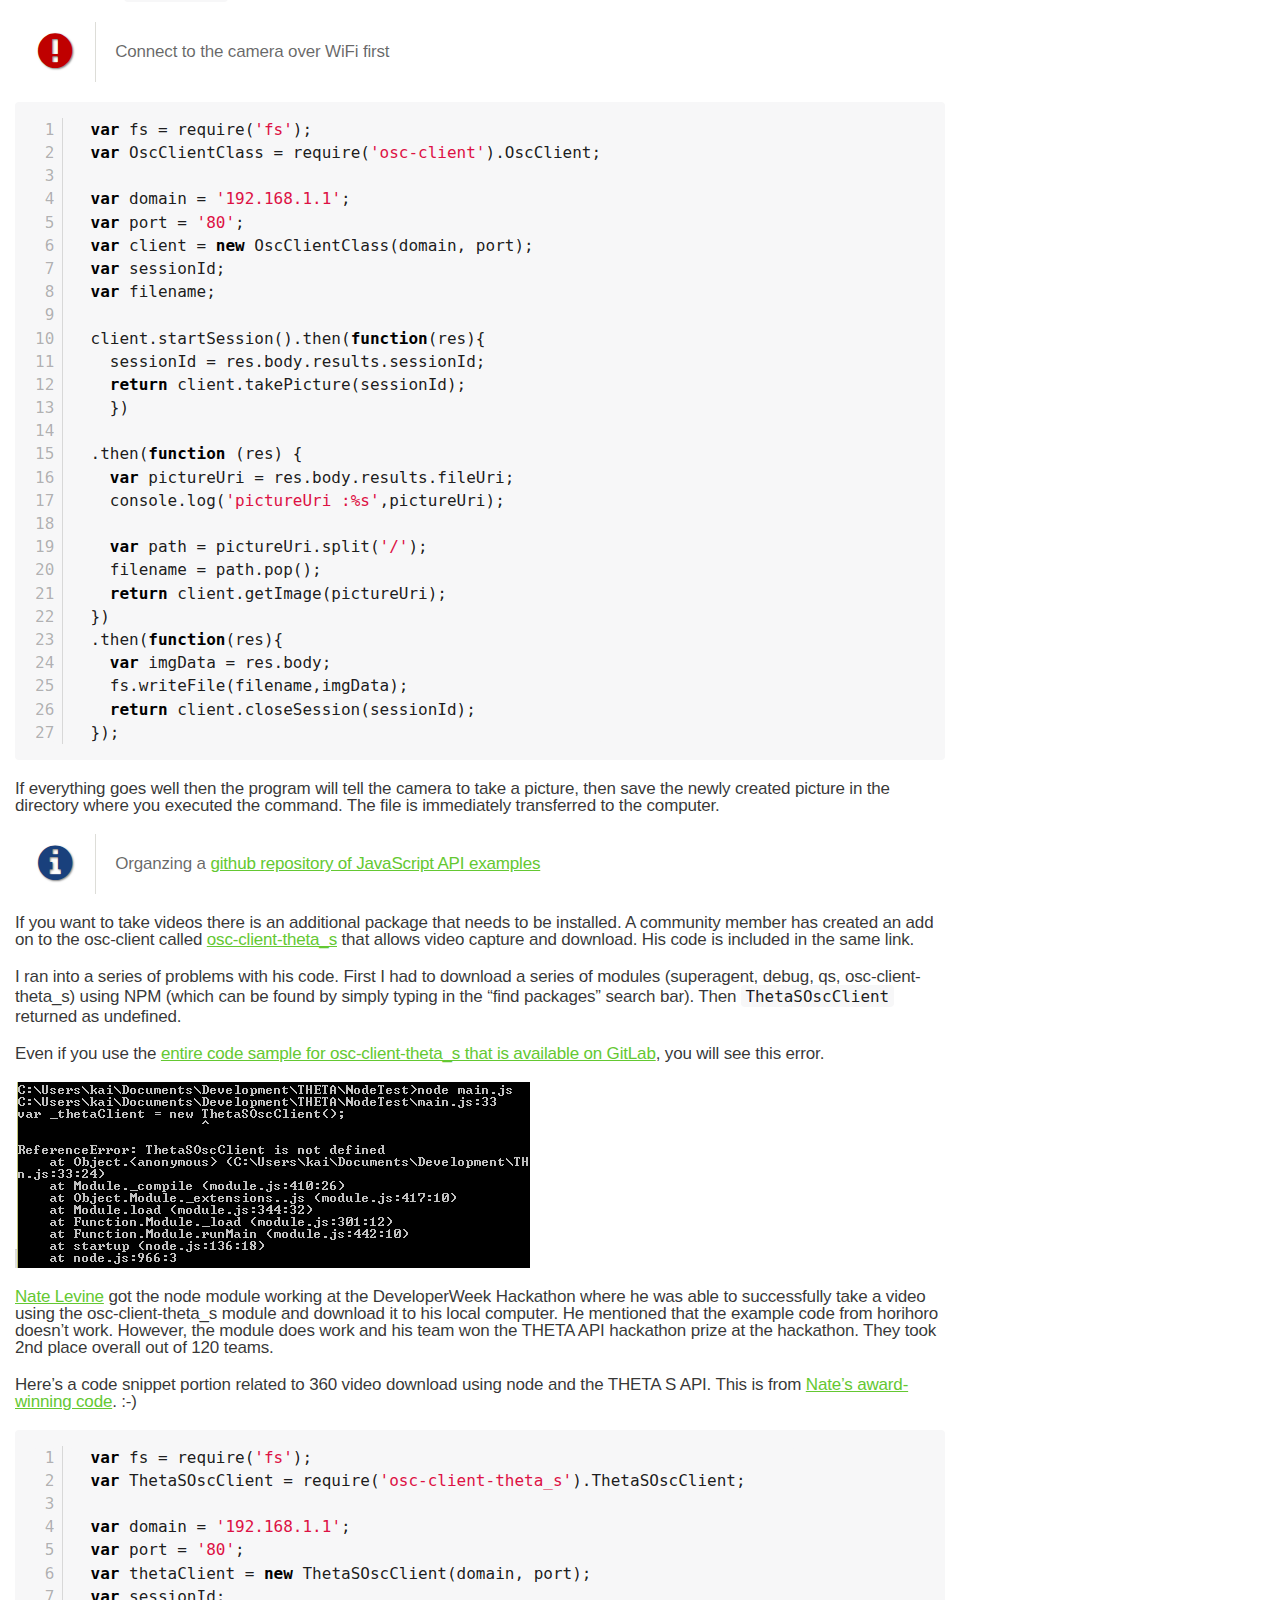
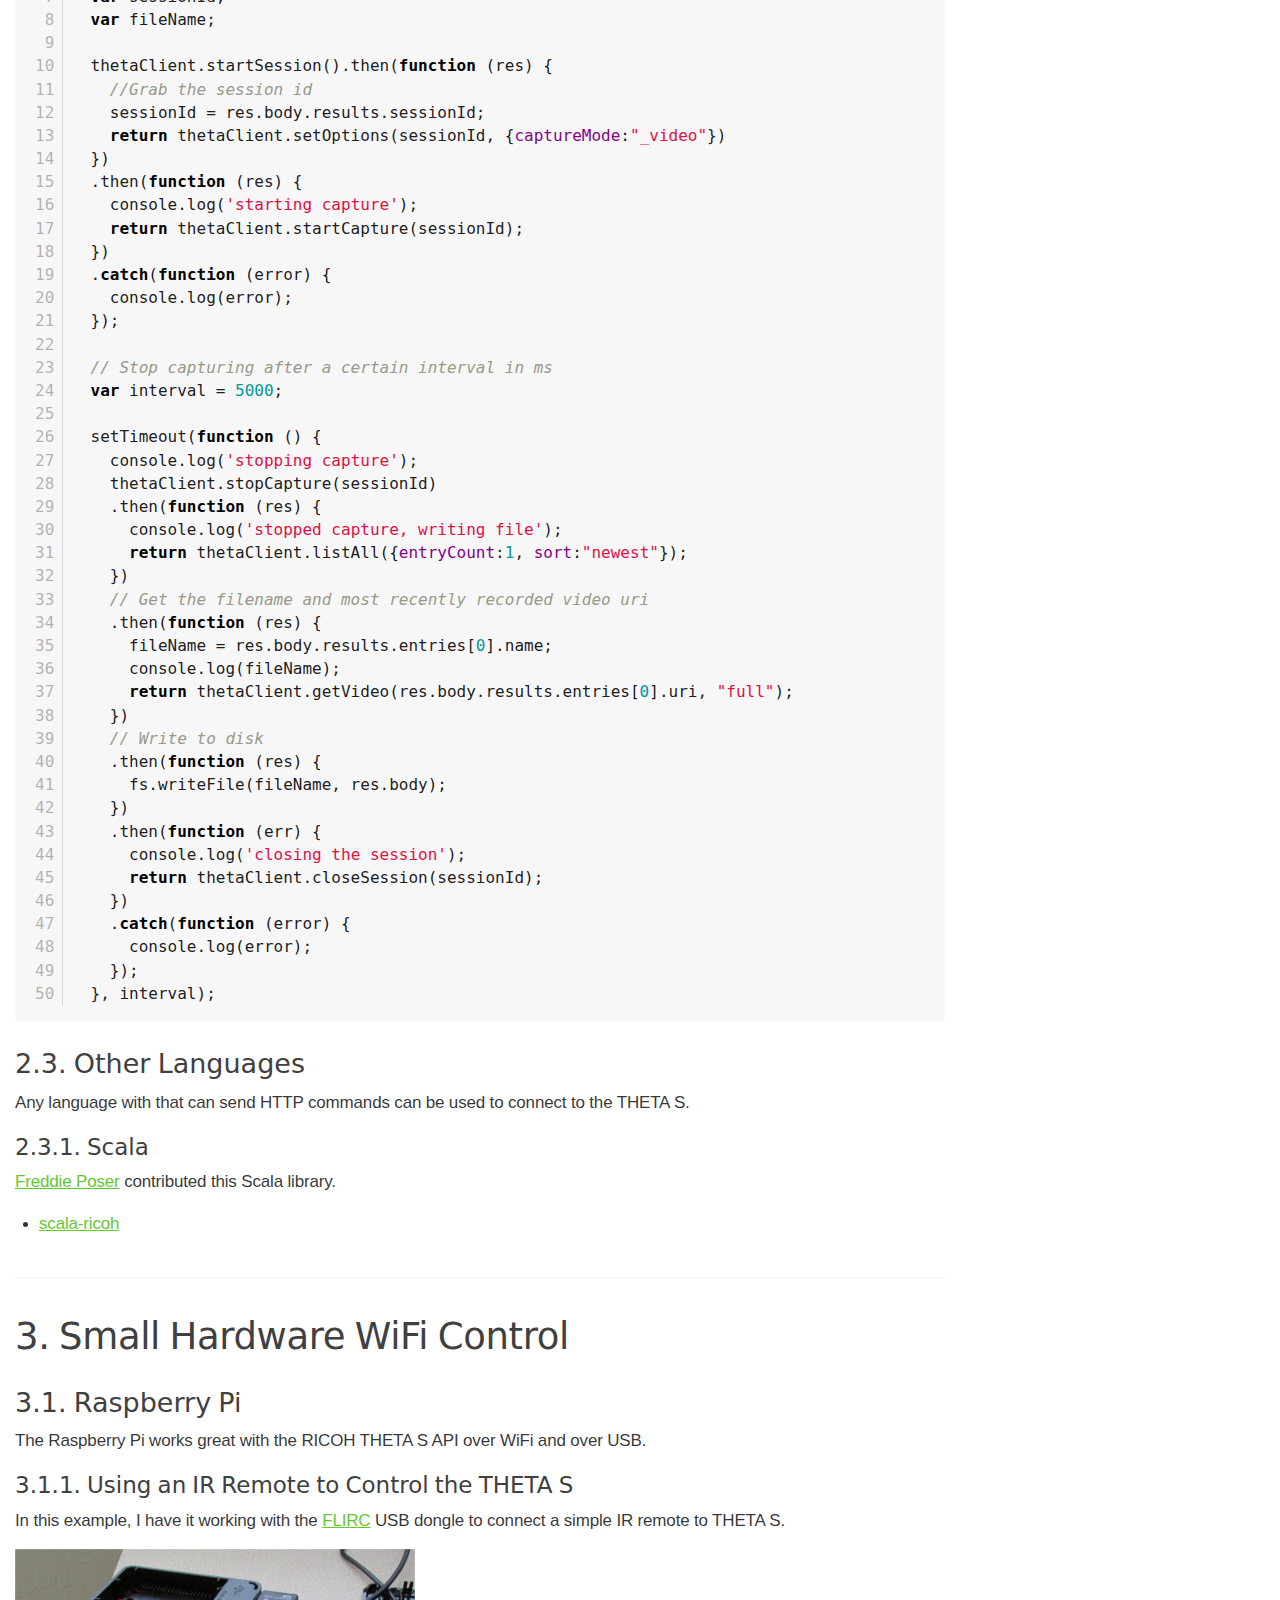
==== commit ee105c43: "inserted warning about different API versions" ====
--- a/index.html
+++ b/index.html
@@ -878,14 +878,17 @@
 <p>This is an unofficial, community-generated guide to using the RICOH THETA S API.
 This is not authorized by RICOH and is based on publicly available information.</p>
 </div>
-<div class="admonitionblock tip">
+<div class="admonitionblock warning">
 <table>
 <tr>
 <td class="icon">
-<i class="fa icon-tip" title="Tip"></i>
+<i class="fa icon-warning" title="Warning"></i>
 </td>
 <td class="content">
-<a href="http://theta360.guide/ecosystem/"><strong>Register for the THETA Developer Ecosystem</strong></a>
+THETA <a href="https://developers.theta360.com/en/docs/v2.1/api_reference/">API v2.1</a> was recently released. This guide
+focuses on <a href="https://developers.theta360.com/en/docs/v2.0/api_reference/">API v2.0</a>. There are
+<a href="http://lists.theta360.guide/t/new-theta-api-version-2-1/202">significant differences</a>. I will
+update this guide for API v2.1. In the meantime, v2.0 still works.
 </td>
 </tr>
 </table>
@@ -941,15 +944,15 @@
 <div class="paragraph">
 <p>The response:</p>
 </div>
-<div class="literalblock">
-<div class="content">
-<pre>{"manufacture":"RICOH",
-  "model":"RICOH THETA S",
-  "serialNumber":"00001054",
-  "firmwareVersion":"01.00",
-  "supportUrl":"https://theta360.com/en/support/",
-  "endpoints":{
-    ... THERE WILL BE MORE INFO</pre>
+<div class="listingblock">
+<div class="content">
+<pre class="CodeRay highlight"><code data-lang="javascript">  {<span class="key"><span class="delimiter">&quot;</span><span class="content">manufacture</span><span class="delimiter">&quot;</span></span>:<span class="string"><span class="delimiter">&quot;</span><span class="content">RICOH</span><span class="delimiter">&quot;</span></span>,
+    <span class="key"><span class="delimiter">&quot;</span><span class="content">model</span><span class="delimiter">&quot;</span></span>:<span class="string"><span class="delimiter">&quot;</span><span class="content">RICOH THETA S</span><span class="delimiter">&quot;</span></span>,
+    <span class="key"><span class="delimiter">&quot;</span><span class="content">serialNumber</span><span class="delimiter">&quot;</span></span>:<span class="string"><span class="delimiter">&quot;</span><span class="content">00001054</span><span class="delimiter">&quot;</span></span>,
+    <span class="key"><span class="delimiter">&quot;</span><span class="content">firmwareVersion</span><span class="delimiter">&quot;</span></span>:<span class="string"><span class="delimiter">&quot;</span><span class="content">01.00</span><span class="delimiter">&quot;</span></span>,
+    <span class="key"><span class="delimiter">&quot;</span><span class="content">supportUrl</span><span class="delimiter">&quot;</span></span>:<span class="string"><span class="delimiter">&quot;</span><span class="content">https://theta360.com/en/support/</span><span class="delimiter">&quot;</span></span>,
+    <span class="key"><span class="delimiter">&quot;</span><span class="content">endpoints</span><span class="delimiter">&quot;</span></span>:{
+      ... THERE WILL BE MORE INFO</code></pre>
 </div>
 </div>
 </div>
@@ -995,36 +998,36 @@
 <div class="paragraph">
 <p>Results:</p>
 </div>
-<div class="literalblock">
-<div class="content">
-<pre>{
-  "name": "camera.startSession",
-  "state": "done",
-  "results":{
-    "sessionId": "SID_0001",
-    "timeout": 180
-  }
-}</pre>
+<div class="listingblock">
+<div class="content">
+<pre class="CodeRay highlight"><code data-lang="javascript">  {
+    <span class="key"><span class="delimiter">&quot;</span><span class="content">name</span><span class="delimiter">&quot;</span></span>: <span class="string"><span class="delimiter">&quot;</span><span class="content">camera.startSession</span><span class="delimiter">&quot;</span></span>,
+    <span class="key"><span class="delimiter">&quot;</span><span class="content">state</span><span class="delimiter">&quot;</span></span>: <span class="string"><span class="delimiter">&quot;</span><span class="content">done</span><span class="delimiter">&quot;</span></span>,
+    <span class="key"><span class="delimiter">&quot;</span><span class="content">results</span><span class="delimiter">&quot;</span></span>:{
+      <span class="key"><span class="delimiter">&quot;</span><span class="content">sessionId</span><span class="delimiter">&quot;</span></span>: <span class="string"><span class="delimiter">&quot;</span><span class="content">SID_0001</span><span class="delimiter">&quot;</span></span>,
+      <span class="key"><span class="delimiter">&quot;</span><span class="content">timeout</span><span class="delimiter">&quot;</span></span>: <span class="integer">180</span>
+    }
+  }</code></pre>
 </div>
 </div>
 <div class="paragraph">
 <p>Send a <code>POST</code> command to <code>/osc/state</code>.</p>
 </div>
-<div class="literalblock">
-<div class="content">
-<pre>{
-  "fingerprint": "FIG_0001",
-  "state":{
-    "sessionId": "SID_0000",
-    "batteryLevel": 1,
-    "storageChanged": false,
-    "_captureStatus": "idle",
-    "_recordedTime": 0,
-    "_recordableTime": 0,
-    "_latestFileUri": "",
-    "_batteryState": "charged"
-  }
-}</pre>
+<div class="listingblock">
+<div class="content">
+<pre class="CodeRay highlight"><code data-lang="javascript">  {
+    <span class="key"><span class="delimiter">&quot;</span><span class="content">fingerprint</span><span class="delimiter">&quot;</span></span>: <span class="string"><span class="delimiter">&quot;</span><span class="content">FIG_0001</span><span class="delimiter">&quot;</span></span>,
+    <span class="key"><span class="delimiter">&quot;</span><span class="content">state</span><span class="delimiter">&quot;</span></span>:{
+      <span class="key"><span class="delimiter">&quot;</span><span class="content">sessionId</span><span class="delimiter">&quot;</span></span>: <span class="string"><span class="delimiter">&quot;</span><span class="content">SID_0000</span><span class="delimiter">&quot;</span></span>,
+      <span class="key"><span class="delimiter">&quot;</span><span class="content">batteryLevel</span><span class="delimiter">&quot;</span></span>: <span class="integer">1</span>,
+      <span class="key"><span class="delimiter">&quot;</span><span class="content">storageChanged</span><span class="delimiter">&quot;</span></span>: <span class="predefined-constant">false</span>,
+      <span class="key"><span class="delimiter">&quot;</span><span class="content">_captureStatus</span><span class="delimiter">&quot;</span></span>: <span class="string"><span class="delimiter">&quot;</span><span class="content">idle</span><span class="delimiter">&quot;</span></span>,
+      <span class="key"><span class="delimiter">&quot;</span><span class="content">_recordedTime</span><span class="delimiter">&quot;</span></span>: <span class="integer">0</span>,
+      <span class="key"><span class="delimiter">&quot;</span><span class="content">_recordableTime</span><span class="delimiter">&quot;</span></span>: <span class="integer">0</span>,
+      <span class="key"><span class="delimiter">&quot;</span><span class="content">_latestFileUri</span><span class="delimiter">&quot;</span></span>: <span class="string"><span class="delimiter">&quot;</span><span class="delimiter">&quot;</span></span>,
+      <span class="key"><span class="delimiter">&quot;</span><span class="content">_batteryState</span><span class="delimiter">&quot;</span></span>: <span class="string"><span class="delimiter">&quot;</span><span class="content">charged</span><span class="delimiter">&quot;</span></span>
+    }
+  }</code></pre>
 </div>
 </div>
 <div class="admonitionblock tip">
@@ -1048,30 +1051,31 @@
 <div class="paragraph">
 <p>Start the session.</p>
 </div>
-<div class="literalblock">
-<div class="content">
-<pre>192.168.1.1/osc/commands/execute</pre>
-</div>
-</div>
-<div class="literalblock">
-<div class="content">
-<pre>{
-  "name": "camera.startSession",
-  "parameters": {}
-}</pre>
+<div class="paragraph">
+<p><a href="https://developers.theta360.com/en/docs/v2.0/api_reference/">API v2.0</a> and
+<a href="https://developers.theta360.com/en/docs/v2.1/api_reference/">API v2.1</a> are used with WiFi.</p>
+</div>
+<div class="listingblock">
+<div class="content">
+<pre class="CodeRay highlight"><code data-lang="javascript">  <span class="float">192.168</span><span class="float">.1</span><span class="float">.1</span>/osc/commands/execute
+
+  {
+    <span class="key"><span class="delimiter">&quot;</span><span class="content">name</span><span class="delimiter">&quot;</span></span>: <span class="string"><span class="delimiter">&quot;</span><span class="content">camera.startSession</span><span class="delimiter">&quot;</span></span>,
+    <span class="key"><span class="delimiter">&quot;</span><span class="content">parameters</span><span class="delimiter">&quot;</span></span>: {}
+  }</code></pre>
 </div>
 </div>
 <div class="paragraph">
 <p>Grab the <code>sessionId</code> and take the picture.</p>
 </div>
-<div class="literalblock">
-<div class="content">
-<pre>{
-  "name": "camera.takePicture",
-  "parameters": {
-  	"sessionId": "SID_0001"
-  }
-}</pre>
+<div class="listingblock">
+<div class="content">
+<pre class="CodeRay highlight"><code data-lang="javascript">  {
+    <span class="key"><span class="delimiter">&quot;</span><span class="content">name</span><span class="delimiter">&quot;</span></span>: <span class="string"><span class="delimiter">&quot;</span><span class="content">camera.takePicture</span><span class="delimiter">&quot;</span></span>,
+    <span class="key"><span class="delimiter">&quot;</span><span class="content">parameters</span><span class="delimiter">&quot;</span></span>: {
+            <span class="key"><span class="delimiter">&quot;</span><span class="content">sessionId</span><span class="delimiter">&quot;</span></span>: <span class="string"><span class="delimiter">&quot;</span><span class="content">SID_0001</span><span class="delimiter">&quot;</span></span>
+    }
+  }</code></pre>
 </div>
 </div>
 <div class="paragraph">
@@ -1511,12 +1515,12 @@
 takePicture - Testing RICOH THETA API v2</pre>
 </div>
 </div>
-<div class="literalblock">
-<div class="content">
-<pre>{u'id': u'1',
- u'name': u'camera.takePicture',
- u'progress': {u'completion': 0.0},
- u'state': u'inProgress'}</pre>
+<div class="listingblock">
+<div class="content">
+<pre class="CodeRay highlight"><code>  {u'id': u'1',
+   u'name': u'camera.takePicture',
+   u'progress': {u'completion': 0.0},
+   u'state': u'inProgress'}</code></pre>
 </div>
 </div>
 <div class="paragraph">
@@ -1609,47 +1613,65 @@
 </tr>
 </table>
 </div>
-<div class="literalblock">
-<div class="content">
-<pre>var fs = require('fs');
-var OscClientClass = require('osc-client').OscClient;</pre>
-</div>
-</div>
-<div class="literalblock">
-<div class="content">
-<pre>var domain = '192.168.1.1';
-var port = '80';
-var client = new OscClientClass(domain, port);
-var sessionId;
-var filename;</pre>
-</div>
-</div>
-<div class="literalblock">
-<div class="content">
-<pre>client.startSession().then(function(res){
-  sessionId = res.body.results.sessionId;
-  return client.takePicture(sessionId);
-  })</pre>
-</div>
-</div>
-<div class="literalblock">
-<div class="content">
-<pre>.then(function (res) {
-  var pictureUri = res.body.results.fileUri;
-  console.log('pictureUri :%s',pictureUri);</pre>
-</div>
-</div>
-<div class="literalblock">
-<div class="content">
-<pre>  var path = pictureUri.split('/');
-  filename = path.pop();
-  return client.getImage(pictureUri);
-})
-.then(function(res){
-  var imgData = res.body;
-  fs.writeFile(filename,imgData);
-  return client.closeSession(sessionId);
-});</pre>
+<div class="listingblock">
+<div class="content">
+<pre class="CodeRay highlight"><code data-lang="javascript"><table class="CodeRay"><tr>
+  <td class="line-numbers"><pre>1
+2
+3
+4
+5
+6
+7
+8
+9
+10
+11
+12
+13
+14
+15
+16
+17
+18
+19
+20
+21
+22
+23
+24
+25
+26
+27
+</pre></td>
+  <td class="code"><pre>  <span class="keyword">var</span> fs = require(<span class="string"><span class="delimiter">'</span><span class="content">fs</span><span class="delimiter">'</span></span>);
+  <span class="keyword">var</span> OscClientClass = require(<span class="string"><span class="delimiter">'</span><span class="content">osc-client</span><span class="delimiter">'</span></span>).OscClient;
+
+  <span class="keyword">var</span> domain = <span class="string"><span class="delimiter">'</span><span class="content">192.168.1.1</span><span class="delimiter">'</span></span>;
+  <span class="keyword">var</span> port = <span class="string"><span class="delimiter">'</span><span class="content">80</span><span class="delimiter">'</span></span>;
+  <span class="keyword">var</span> client = <span class="keyword">new</span> OscClientClass(domain, port);
+  <span class="keyword">var</span> sessionId;
+  <span class="keyword">var</span> filename;
+
+  client.startSession().then(<span class="keyword">function</span>(res){
+    sessionId = res.body.results.sessionId;
+    <span class="keyword">return</span> client.takePicture(sessionId);
+    })
+
+  .then(<span class="keyword">function</span> (res) {
+    <span class="keyword">var</span> pictureUri = res.body.results.fileUri;
+    console.log(<span class="string"><span class="delimiter">'</span><span class="content">pictureUri :%s</span><span class="delimiter">'</span></span>,pictureUri);
+
+    <span class="keyword">var</span> path = pictureUri.split(<span class="string"><span class="delimiter">'</span><span class="content">/</span><span class="delimiter">'</span></span>);
+    filename = path.pop();
+    <span class="keyword">return</span> client.getImage(pictureUri);
+  })
+  .then(<span class="keyword">function</span>(res){
+    <span class="keyword">var</span> imgData = res.body;
+    fs.writeFile(filename,imgData);
+    <span class="keyword">return</span> client.closeSession(sessionId);
+  });</pre></td>
+</tr></table></code></pre>
 </div>
 </div>
 <div class="paragraph">
@@ -1705,70 +1727,111 @@
 node and the THETA S API. This is from
 <a href="https://github.com/natelevine/Gauger">Nate&#8217;s award-winning code</a>. :-)</p>
 </div>
-<div class="literalblock">
-<div class="content">
-<pre>var fs = require('fs');
-var ThetaSOscClient = require('osc-client-theta_s').ThetaSOscClient;</pre>
-</div>
-</div>
-<div class="literalblock">
-<div class="content">
-<pre>var domain = '192.168.1.1';
-var port = '80';
-var thetaClient = new ThetaSOscClient(domain, port);
-var sessionId;
-var fileName;</pre>
-</div>
-</div>
-<div class="literalblock">
-<div class="content">
-<pre>thetaClient.startSession().then(function (res) {
-  //Grab the session id
-  sessionId = res.body.results.sessionId;
-  return thetaClient.setOptions(sessionId, {captureMode:"_video"})
-})
-.then(function (res) {
-  console.log('starting capture');
-  return thetaClient.startCapture(sessionId);
-})
-.catch(function (error) {
-  console.log(error);
-});</pre>
-</div>
-</div>
-<div class="literalblock">
-<div class="content">
-<pre>// Stop capturing after a certain interval in ms
-var interval = 5000;</pre>
-</div>
-</div>
-<div class="literalblock">
-<div class="content">
-<pre>setTimeout(function () {
-  console.log('stopping capture');
-  thetaClient.stopCapture(sessionId)
-  .then(function (res) {
-    console.log('stopped capture, writing file');
-    return thetaClient.listAll({entryCount:1, sort:"newest"});
+<div class="listingblock">
+<div class="content">
+<pre class="CodeRay highlight"><code data-lang="javascript"><table class="CodeRay"><tr>
+  <td class="line-numbers"><pre>1
+2
+3
+4
+5
+6
+7
+8
+9
+10
+11
+12
+13
+14
+15
+16
+17
+18
+19
+20
+21
+22
+23
+24
+25
+26
+27
+28
+29
+30
+31
+32
+33
+34
+35
+36
+37
+38
+39
+40
+41
+42
+43
+44
+45
+46
+47
+48
+49
+50
+</pre></td>
+  <td class="code"><pre>  <span class="keyword">var</span> fs = require(<span class="string"><span class="delimiter">'</span><span class="content">fs</span><span class="delimiter">'</span></span>);
+  <span class="keyword">var</span> ThetaSOscClient = require(<span class="string"><span class="delimiter">'</span><span class="content">osc-client-theta_s</span><span class="delimiter">'</span></span>).ThetaSOscClient;
+
+  <span class="keyword">var</span> domain = <span class="string"><span class="delimiter">'</span><span class="content">192.168.1.1</span><span class="delimiter">'</span></span>;
+  <span class="keyword">var</span> port = <span class="string"><span class="delimiter">'</span><span class="content">80</span><span class="delimiter">'</span></span>;
+  <span class="keyword">var</span> thetaClient = <span class="keyword">new</span> ThetaSOscClient(domain, port);
+  <span class="keyword">var</span> sessionId;
+  <span class="keyword">var</span> fileName;
+
+  thetaClient.startSession().then(<span class="keyword">function</span> (res) {
+    <span class="comment">//Grab the session id</span>
+    sessionId = res.body.results.sessionId;
+    <span class="keyword">return</span> thetaClient.setOptions(sessionId, {<span class="key">captureMode</span>:<span class="string"><span class="delimiter">&quot;</span><span class="content">_video</span><span class="delimiter">&quot;</span></span>})
   })
-  // Get the filename and most recently recorded video uri
-  .then(function (res) {
-    fileName = res.body.results.entries[0].name;
-    console.log(fileName);
-    return thetaClient.getVideo(res.body.results.entries[0].uri, "full");
+  .then(<span class="keyword">function</span> (res) {
+    console.log(<span class="string"><span class="delimiter">'</span><span class="content">starting capture</span><span class="delimiter">'</span></span>);
+    <span class="keyword">return</span> thetaClient.startCapture(sessionId);
   })
-  // Write to disk
-  .then(function (res) {
-    fs.writeFile(fileName, res.body);
-  })
-  .then(function (err) {
-    console.log('closing the session');
-    return thetaClient.closeSession(sessionId);
-  })
-  .catch(function (error) {
+  .<span class="keyword">catch</span>(<span class="keyword">function</span> (error) {
     console.log(error);
   });
-}, interval);</pre>
+
+  <span class="comment">// Stop capturing after a certain interval in ms</span>
+  <span class="keyword">var</span> interval = <span class="integer">5000</span>;
+
+  setTimeout(<span class="keyword">function</span> () {
+    console.log(<span class="string"><span class="delimiter">'</span><span class="content">stopping capture</span><span class="delimiter">'</span></span>);
+    thetaClient.stopCapture(sessionId)
+    .then(<span class="keyword">function</span> (res) {
+      console.log(<span class="string"><span class="delimiter">'</span><span class="content">stopped capture, writing file</span><span class="delimiter">'</span></span>);
+      <span class="keyword">return</span> thetaClient.listAll({<span class="key">entryCount</span>:<span class="integer">1</span>, <span class="key">sort</span>:<span class="string"><span class="delimiter">&quot;</span><span class="content">newest</span><span class="delimiter">&quot;</span></span>});
+    })
+    <span class="comment">// Get the filename and most recently recorded video uri</span>
+    .then(<span class="keyword">function</span> (res) {
+      fileName = res.body.results.entries[<span class="integer">0</span>].name;
+      console.log(fileName);
+      <span class="keyword">return</span> thetaClient.getVideo(res.body.results.entries[<span class="integer">0</span>].uri, <span class="string"><span class="delimiter">&quot;</span><span class="content">full</span><span class="delimiter">&quot;</span></span>);
+    })
+    <span class="comment">// Write to disk</span>
+    .then(<span class="keyword">function</span> (res) {
+      fs.writeFile(fileName, res.body);
+    })
+    .then(<span class="keyword">function</span> (err) {
+      console.log(<span class="string"><span class="delimiter">'</span><span class="content">closing the session</span><span class="delimiter">'</span></span>);
+      <span class="keyword">return</span> thetaClient.closeSession(sessionId);
+    })
+    .<span class="keyword">catch</span>(<span class="keyword">function</span> (error) {
+      console.log(error);
+    });
+  }, interval);</pre></td>
+</tr></table></code></pre>
 </div>
 </div>
 </div>
@@ -3791,7 +3854,7 @@
 </div>
 <div id="footer">
 <div id="footer-text">
-Last updated 2016-08-17 08:25:22 PDT
+Last updated 2016-08-18 17:38:58 PDT
 </div>
 </div>
 </body>
